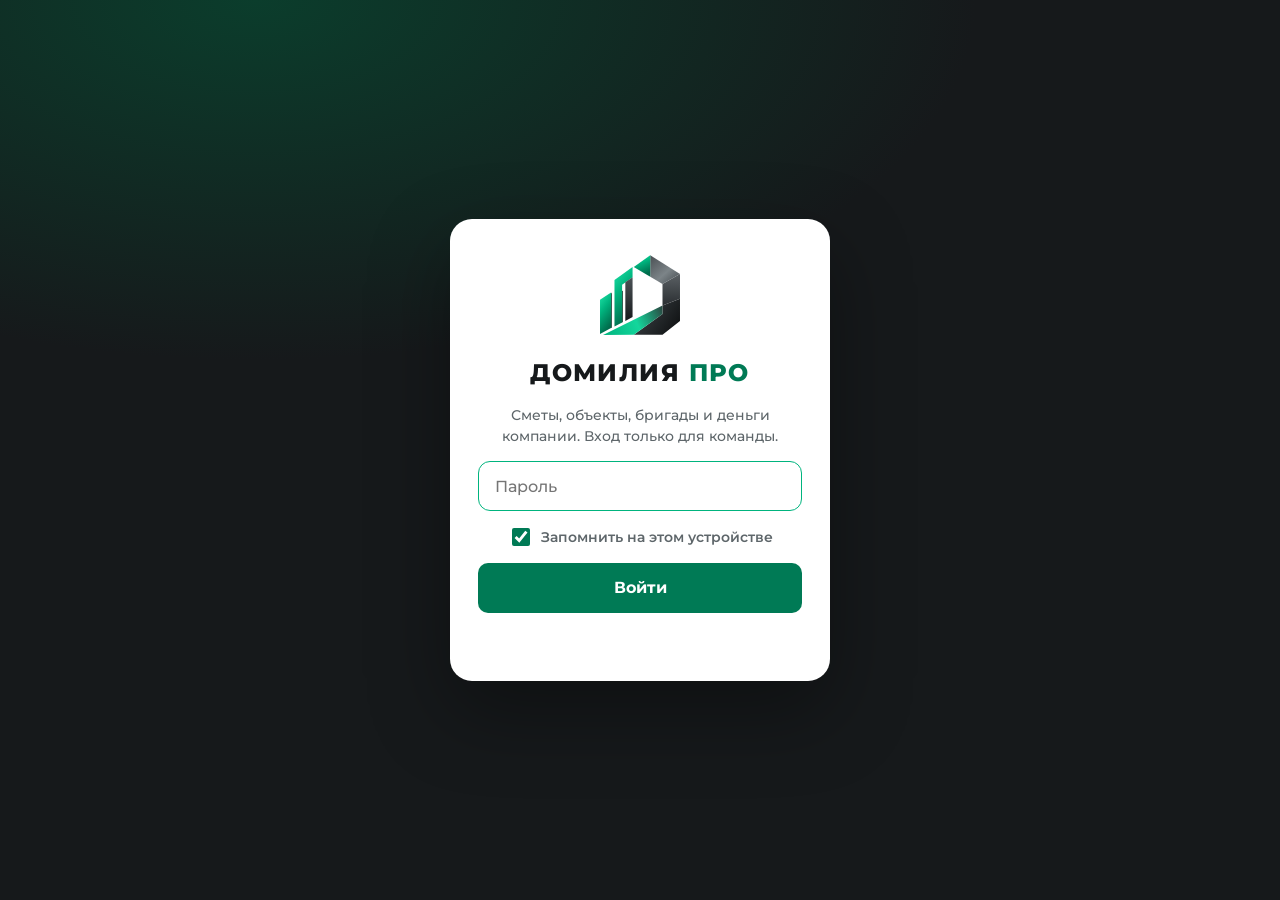
==== index.html @ 4ad30e2d "Режим сервера: вход по логину, общая база, кабинеты через api.domilia.ru Co-Authored-By: Claude Opus" ====
<!DOCTYPE html>
<html lang="ru">
<head>
<meta charset="utf-8">
<meta name="viewport" content="width=device-width, initial-scale=1">
<meta name="robots" content="noindex, nofollow">
<title>Домилия Про</title>
<link rel="icon" href="data:image/svg+xml,%3Csvg%20xmlns%3D%22http%3A%2F%2Fwww.w3.org%2F2000%2Fsvg%22%20viewBox%3D%2230%2026%20418%20415%22%3E%3Cdefs%3E%3ClinearGradient%20id%3D%22gG%22%20x1%3D%220%22%20y1%3D%220%22%20x2%3D%220.35%22%20y2%3D%221%22%3E%3Cstop%20offset%3D%220%22%20stop-color%3D%22%231FE6AA%22%2F%3E%3Cstop%20offset%3D%22.45%22%20stop-color%3D%22%2300B47E%22%2F%3E%3Cstop%20offset%3D%221%22%20stop-color%3D%22%23006C4C%22%2F%3E%3C%2FlinearGradient%3E%3ClinearGradient%20id%3D%22gBand%22%20x1%3D%2255%22%20y1%3D%22432%22%20x2%3D%22351%22%20y2%3D%22300%22%20gradientUnits%3D%22userSpaceOnUse%22%3E%3Cstop%20offset%3D%220%22%20stop-color%3D%22%2300B47E%22%2F%3E%3Cstop%20offset%3D%22.55%22%20stop-color%3D%22%2314D69C%22%2F%3E%3Cstop%20offset%3D%221%22%20stop-color%3D%22%232A4A42%22%2F%3E%3C%2FlinearGradient%3E%3ClinearGradient%20id%3D%22gRoof%22%20x1%3D%22290%22%20y1%3D%2236%22%20x2%3D%22400%22%20y2%3D%22160%22%20gradientUnits%3D%22userSpaceOnUse%22%3E%3Cstop%20offset%3D%220%22%20stop-color%3D%22%234A4F53%22%2F%3E%3Cstop%20offset%3D%22.7%22%20stop-color%3D%22%237C8488%22%2F%3E%3Cstop%20offset%3D%221%22%20stop-color%3D%22%235C6367%22%2F%3E%3C%2FlinearGradient%3E%3ClinearGradient%20id%3D%22gSide%22%20x1%3D%220%22%20y1%3D%220%22%20x2%3D%220%22%20y2%3D%221%22%3E%3Cstop%20offset%3D%220%22%20stop-color%3D%22%235A6064%22%2F%3E%3Cstop%20offset%3D%221%22%20stop-color%3D%22%232B2F32%22%2F%3E%3C%2FlinearGradient%3E%3ClinearGradient%20id%3D%22gLow%22%20x1%3D%22230%22%20y1%3D%22300%22%20x2%3D%22420%22%20y2%3D%22430%22%20gradientUnits%3D%22userSpaceOnUse%22%3E%3Cstop%20offset%3D%220%22%20stop-color%3D%22%233A4044%22%2F%3E%3Cstop%20offset%3D%221%22%20stop-color%3D%22%230E1011%22%2F%3E%3C%2FlinearGradient%3E%3ClinearGradient%20id%3D%22gLeg%22%20x1%3D%220%22%20y1%3D%220%22%20x2%3D%220%22%20y2%3D%221%22%3E%3Cstop%20offset%3D%220%22%20stop-color%3D%22%234C5357%22%2F%3E%3Cstop%20offset%3D%221%22%20stop-color%3D%22%2316191B%22%2F%3E%3C%2FlinearGradient%3E%3C%2Fdefs%3E%3Cpath%20fill%3D%22url(%23gLow)%22%20d%3D%22M208%2C431%20L351%2C328%20L351%2C286%20L438%2C252%20L438%2C363%20L351%2C431%20Z%22%2F%3E%3Cpath%20fill%3D%22url(%23gSide)%22%20d%3D%22M351%2C179%20L438%2C129%20L438%2C252%20L351%2C286%20Z%22%2F%3E%3Cpath%20fill%3D%22url(%23gRoof)%22%20d%3D%22M290%2C36%20L438%2C129%20L351%2C179%20L290%2C143%20Z%22%2F%3E%3Cpath%20fill%3D%22url(%23gG)%22%20d%3D%22M208%2C94%20L290%2C36%20L290%2C143%20Z%22%2F%3E%3Cpath%20fill%3D%22url(%23gBand)%22%20d%3D%22M55%2C432%20L351%2C286%20L351%2C328%20L208%2C431%20Z%22%2F%3E%3Cpath%20fill%3D%22url(%23gG)%22%20d%3D%22M202%2C94%20L112%2C159%20L112%2C390%20L150%2C370%20L150%2C182%20L202%2C145%20Z%22%2F%3E%3Cpath%20fill%3D%22url(%23gLeg)%22%20d%3D%22M202%2C145%20L166%2C170%20L166%2C363%20L202%2C343%20Z%22%2F%3E%3Cpath%20fill%3D%22%230C3A2B%22%20d%3D%22M150%2C214%20L154%2C212%20L154%2C368%20L150%2C370%20Z%22%2F%3E%3Cpath%20fill%3D%22url(%23gG)%22%20d%3D%22M95%2C221%20L40%2C257%20L40%2C427%20L95%2C398%20Z%22%2F%3E%3Cpath%20fill%3D%22%230C3A2B%22%20d%3D%22M95%2C221%20L99%2C226%20L99%2C396%20L95%2C398%20Z%22%2F%3E%3C%2Fsvg%3E%0A">
<link href="https://fonts.googleapis.com/css2?family=Montserrat:wght@500;600;700;800&display=swap" rel="stylesheet">
<link rel="stylesheet" href="style.css?v=mwkyfp65">
</head>
<body class="lgn">
<form class="gate" id="gate" autocomplete="on">
  <div class="gate-m"><svg xmlns="http://www.w3.org/2000/svg" viewBox="30 26 418 415"><defs><linearGradient id="gG" x1="0" y1="0" x2="0.35" y2="1"><stop offset="0" stop-color="#1FE6AA"/><stop offset=".45" stop-color="#00B47E"/><stop offset="1" stop-color="#006C4C"/></linearGradient><linearGradient id="gBand" x1="55" y1="432" x2="351" y2="300" gradientUnits="userSpaceOnUse"><stop offset="0" stop-color="#00B47E"/><stop offset=".55" stop-color="#14D69C"/><stop offset="1" stop-color="#2A4A42"/></linearGradient><linearGradient id="gRoof" x1="290" y1="36" x2="400" y2="160" gradientUnits="userSpaceOnUse"><stop offset="0" stop-color="#4A4F53"/><stop offset=".7" stop-color="#7C8488"/><stop offset="1" stop-color="#5C6367"/></linearGradient><linearGradient id="gSide" x1="0" y1="0" x2="0" y2="1"><stop offset="0" stop-color="#5A6064"/><stop offset="1" stop-color="#2B2F32"/></linearGradient><linearGradient id="gLow" x1="230" y1="300" x2="420" y2="430" gradientUnits="userSpaceOnUse"><stop offset="0" stop-color="#3A4044"/><stop offset="1" stop-color="#0E1011"/></linearGradient><linearGradient id="gLeg" x1="0" y1="0" x2="0" y2="1"><stop offset="0" stop-color="#4C5357"/><stop offset="1" stop-color="#16191B"/></linearGradient></defs><path fill="url(#gLow)" d="M208,431 L351,328 L351,286 L438,252 L438,363 L351,431 Z"/><path fill="url(#gSide)" d="M351,179 L438,129 L438,252 L351,286 Z"/><path fill="url(#gRoof)" d="M290,36 L438,129 L351,179 L290,143 Z"/><path fill="url(#gG)" d="M208,94 L290,36 L290,143 Z"/><path fill="url(#gBand)" d="M55,432 L351,286 L351,328 L208,431 Z"/><path fill="url(#gG)" d="M202,94 L112,159 L112,390 L150,370 L150,182 L202,145 Z"/><path fill="url(#gLeg)" d="M202,145 L166,170 L166,363 L202,343 Z"/><path fill="#0C3A2B" d="M150,214 L154,212 L154,368 L150,370 Z"/><path fill="url(#gG)" d="M95,221 L40,257 L40,427 L95,398 Z"/><path fill="#0C3A2B" d="M95,221 L99,226 L99,396 L95,398 Z"/></svg>
</div>
  <h1>ДОМИЛИЯ <span>ПРО</span></h1>
  <p>Сметы, объекты, бригады и деньги компании. Вход только для команды.</p>
  <input type="text" name="username" value="domilia" autocomplete="username" hidden>
  <input id="pw" type="password" placeholder="Пароль" autocomplete="current-password" required autofocus>
  <label class="chk"><input type="checkbox" id="rem" checked> Запомнить на этом устройстве</label>
  <button class="btn" id="go">Войти</button>
  <div class="gate-e" id="err"></div>
</form>
<script type="application/json" id="enc">{"s":"KzFxEplNWrKAp6JKZNSjhQ==","i":"iJsLsiIqth/SgtYz","c":"pKzjFzdnu2crzXRnMuOWxzD0hrHY4X6VA+LD35phN+aVQLsXtuZ1v8sP106vHU1gCw/[base64]/Neb3JjguTQrATkxQIBsV/vTpKlu9UsR2avzZs2rcCg3dJMOOkGRMEpZrdGERCgQvPVdMq7y3xMgpAohL+5ZWgVlSWRYiDVdgXxaKbBKJb63xWySmHklxAlzSKFnRfGaPoAAguKmSMJpoGjZLtVVm/W+DwZrVm0UK00qMxQ2VKqjBMvQSGSDi4GnWg6nPj/tMHzM8uMdeDAfmNwlhzJD8spKOI62hk3SW8C1vAKXRXpt5jaiicH+neCNnHHLFMqQFuwpP3yLTmQdnpzARGAmBBJvoe6SESEgVPjG9SopC1XA0kvOzsnUIrEpcx31FdjQCIIGXOL1J1Wl5t/FeFcPxgW9ePz2Q9ofaLjZpJX4BfNB0qugb0S8cwd/eeGlgXc4W0Bo+h3zY/vfAziHnYbyyiM8EO9E36HDGXFmC6LYrmyYft9ZpamFAIMX7KbCLzx1qT3/fLue2LwWj8sI1qxCFFji1TFT+yf9twgyZmRMR7Yu3IQZJGg8lky1MC8FKkW4anIJIcefzvpVpM6CEjWn4CfXYQ2letZLh7mwbkOFQbF1TtpyBfqcmrX65a2W/bg33QL7u6x+B0wRUIWA4xB+x31m1HpvSVcOVLQxmgZyL44mZJUyXb3GHoiakkrupr0IWGgoXz2A06beb8klorjHV2Xjbg6keTSeRbCIYCvMvNZOp8YcPDzYVMYj/V0WiO5z6MVf8gPEF6hSpV/LTURlKH+FGApVLlf0EPZpEn/NQkWiAPxhNRTnjZQ3Qa+N0p8xb39RytUvM6DgXceX+A65aY/jZ6BG2v5ifNeqoCNz1QTwscwUsVYjYBkxLl+eYfZ2Vl48iIGR+i4GgKpPQpm2ro/zU3HQoFH8DIPYS3kQ21DdsGtXaqU+OfBHiz8nRgfs7wBWfE7X1Y31G53sUZRKWPz//[base64]/nn2kVw+Foe5njD0CWJ+CgK3i9ckMEUVh7KexodWzcW1vUm0yxFMWaHoDvydR4Nd1Ztt1OTlIguiBloHQFiXi1IQvPm/+OhvyROTKODDjyLvmGBDuDWl0affccGq1KBUZmxk7jS7uqZxIISaBdPRNpqhqQGmuhe7OXTkxHigcLyop9shQI4ush4Nu5c3nt0bY0s0+Ua0wGV18+mMTCxy0bFqGkJ46alJYT6RPTXPKKye/iK9ID8cNLjku9CumK2dojrEU9UkVH4hKn2+bzK5yVI3+tExk7zZBQoUQuuCpSM4wLhXS5w6/JP3++6+RVm3e38rs480ErIB8gmCbzzNM+wnfwczsbaQKaydUH8jutGYh1qi49prKDhgmPQ1E41e4Mh3yw0jdJhJCtBW+inlv9wkXKXawFkVnfdQ/oxj4V0fsxh3fh+D415r8m/Km2UcGcn9ZsKWqM2reysh8apLsbenUWOzNo82KsqZcHFzG0CIZ6RpReWVwS3Vb4FKb/cbNyOHPAwAntMwPH6wSGFLLYpE0v7fAd3tsajcdif1cIxNFskOJvpRrficCfSGKMv/vDs3KwNq2R3DcFvKpBCc69ho4r4h9dOjCOF520a+boFvXAF8+wwfpDlz48fCEpmnK9gfUEnh/DvnNQ9STTlD71xXb88ifMXJqjW7dytiJ8ShK9+hWXLFvbI2YK1PQDlJSWSHl3vKRu+Cw/cwVM+EKer7ohObleZji1qum/56AgNwc0/sG1sSDrP2ubPgnpUqO21ZoU2i+b/c1xqMFtiQ8x9EwJ66Wx3J3tA1rPXy9xR8T4tGKmOvuViFFy1XZuCg6lTNOT3WFoZ6Bjz994ar0M144wcTfr6pMc9+wxqK+3i5Rh7AJA+l9fyJV83+RT9XebAxTV7IupxpSaSySdEjH2BHPrYfUbXldgyPQHUrTg+tDwwoxdNWTQthKdcEvK82BTT/[base64]/Cju5wDfsrnG2WnZgPB18+20xV9Afg+kalA9tzRBdguJWikPFVbBCEHJlCU2TW9BcnelewvL6D1ADpg4eB8Ox4BOVCXOzAWK163SXleI3pYYp49099sFAiIkfZTnWCQX/2zVNpyCntha8ueL+pel6ZujLXsTbEUanWl96H19xc/lEUqlFQDFz6r/HafU+KWh6m62XQUNMU9MRVmBCMT80xRtEmNmQ6d95JPfdj95Mzvbe3nX49LCo+hHNpWAsW6NCAr6cTURAavG2XT3SXPgbyagPqSjzIsm5hGidg3bjFgks4zk4PnAXsAmIQ76rxxt/IAV8fo5ubap5FCXOa55G0R3821creffvZKXIwhi7p9G+/IiCbQYgpeapmLhOTVUvfspqUQPs7sCg2rxsVRv8G/cXRya+NspXgnJmZiDpQY6OQxRQIYPzh9xW9mQ/ZmSk0WD1lv7nAbWENEw1bqdgh9CyVXcTRJcawYeucSbJayRudb+u/bQD3hvdSa1yWd2iz8oQyF+aAFcqzXnP7mWxWUgLzYJxsM7KvzOkCUznQtB0dymjqZ5yCHmzzlL+ytcmBAK1QgHzRQqGUuc+ecTwgpd1T4JMnLca0lv5GVDiPZ1gxnGFmOYos+ROvvIP7M8HPN0SHph3ge7/JclTszhahB8wANKOGKsArMS60w1Uvz826KdW1gQ9ytzYSoM0AcUm4xZJM70fzIuf0D1guHGqeqefvKlWqNfJl9ea0B/[base64]/Lduswzp9rhsAjYL5qTccMO1t1mNHzhzAwroxlhqSQEe63L5zCgm7Pa6CDs4v9n2UAzTVjSIfjtRyUs+yHYeXX5Z4/Q5hwziHi0cAQOj/OsBdy9joSKJkLmAiDQspDnUDTmKz9koyLVG3xeOh+N87c35QCqGG2SXX/[base64]/9qiTh4ikvNBYqnG23r5CXTqoY6/[base64]/yD7+qbQyVZJonCMXqjmvjwL45DtjbpVp1cavtdTe2R/jAA4ZAuRPjNYTOhDB/MNOH1LRc/PWCUPqdZ0Z2KGOnEaQdfuOxuca+X2s2h/igvPlxcjs37DgC4SglkCxNoFC+tztjkjbx8Igvrv/rTNExJ0Z7i+4jeJVvvR20yH/cZYS9l8zApKtnZVh4iJAHADYTaj1/BsSDTlrTRob7al0P0qQhOWTZcLSQO7DWdDgtR1IZPxWH3BY/B/J/HNDpFxw0IuoxOwDk4eXOZzTdHM/gtwNIz+UbfXEzO3KuzlMBcnDBpfLyPDmrKTrRgst9COmUJpFCSjrdd1ePXZJk9xO43KlaWjlwA9tLFcADAqOhOVIUt8EbEwBmm4BIDssbLdudEdKQP8BbNlXkMHxpWicaLO/F532rCcRp2m2x/MJYZNQFfd/IbYCx3DqLL/5NqjhK5gMZsLTWyjDhOpkRnhqfjCkJgGitJIzG93Jan4SnUABj1h5KkfGpJzmSZ/SHhtceja/elEokp5IMKU5dFaL6eTJ4BX+WPoxxYuXcQXJMgM24Vz6ZNtBFKMphUkljssiS5Lw5kAdfmr2spHR/O3UXN7ppA3Rv7VDlzUu5XhY7eAgo5vhqPIIv6kK88JWShmjE49MtnH7xt0cUHcMd61HiE0vr7exWSIE+34a/BWwEoFs9yGg/y+xPAdBkXpUfq8Jd7dilWzwVgY+jubVSmVl05EA8v9ZCL9oNL0VRHVVrLPChZIL5ErCtozaMGCS61s9gJ823Je8dgJRPLsHMZjPgMMFEGc+2NK2t3TrRPFyzHxgNcuW4BOOawEZIR7nuXsnAgS5Jb2Ro5fjiaaW/mn+v62dUybujAcXfqAuTKsXuNwtKhxu9WZrvU2CI/8b3LxMxDcinPk6WTzg214of8keeG7MtE2SqDfdfgQDUN8OMo/+dNJu+NJlgDx4vfTM0waOo4w2nIqd1MjzCfMlLJMh6Hufp3M8k1F1mpv0Rc9/Qzd3wTN82P+2A7aNQKDrSqnRs+XdyegZYkT7U7nX/S44zpRz9ickAgHrBTUskLDUdICW6TmNc6E1exmweEB9+GeN97x/8vgaypM5E9Clex/1JzxMjzpthx/FLWYrzUuTVqv6Psfyp6p5kk0P1JsP7a139b9sHtTK8PgWZ34na3tDvaq6oGlrfCmZkqT72J9sfSxi+YTAY9z2lC9Qc5GqUyyJ7ctp20Gt8KrZVgRnqYAxw/lUjjAiHTr3palYoAuNnqDQ0f7kJu/bwoc8LdoLFOSixFjGdvs1GEZPEWM5MDw/jkAVVLiRXMvs9k5xSsnPBrsnbCaB5PXJq9dWXw+Bjyz2RGi5dKrBhuJatoWTZySHn8aHfFcqIq5rWLv59ZeIxz2WwIvRTFIgu8DrTMxJ48b5+lI6yoHDmq4iFxKZeTRNLd/noOkBgKmBBEoqY+osXEzczA5ms6r25EePk14uEdfVRrjFpnqEMsk5AO6kcDB80v3ygcFYau41GBXkM2S7yEzsdceae8VTnYQYf/e1yIPc+ybc92QiCUZoLftnExZt2qH655+E6KOJT83viXxCrH+ilkrbHaXfGgK8uREK6+QESOLM3+m6rm5zQoVe+C9Mpn3wq90HNFArRPvCOjJZBpP3gS3K3PRR33DNJpecfCQyV2A/g4ZLLDAMePlT3j5O9BoqzXArBOVJg+4GYYauj+5ioWT5A7qrhp6+i3PyflMN1cV1Hp3Tl0Gk12r8GQFLpiSLFfUgpC4Z5BkTAsO5IJAXHJYUNe9GrEwENMB2jAPjygHza8PoZtuTGUTSf6f/E+Z+Yvl1W02UClO6FCAYlIp1qDzPO8flkk1MCDsuiCbMWU3bqFsGtwLlx5djjha3i3OoEHryrQ7wdUgQnHZjOyBZvHTB2URPrqee32Fj8pAueb+/Mq7L+t+rHUn1iSxQDvcQOHsShn4aK5APb6dDQgWWn3in8uAoDXtqBszwqzB9+x6RSgPywy/3yDwjyrwUs5aKBsiA6WGjCPwUy8YYMAUYAgWiLe/FMDVwSkxCI04NdV+q7Nwcp22ui9CIhs0EC5IBvOQP7iOwzXzLCyv3t7dgAreZasmVwL/8Dc/re7v5qx1+UpTZmGNCx2dEfMeC2EUyqPFsvb+dBAVtZaCUgUE1JMDVNG+pbhpqt67GVoszr91b/Zq6c5bDrvq/U3tkR1CYIs1edNX9C2UMp+qyZ+H8iHZsOsRlry83qhpNtEbjjxqytaXLXXIuRn+v4euB5uGfFBUVkpSb8wDcgngrGc538kDjD9xffzbMTwVj8aloYJAMd2jMbNQFjlIZFPwAlU1Po9q1tvDiC6J6OuZLVxP2jr1DMT9/C+0pOVGCUkMG63/FPLTtrJ3y6BRdD5n0zb8jgPY65hDL/TaHMXvCM9NQ2/8x0DY7YznGKaBekZ8k8eh3krnLuquuBb3M0Yz9D/t6yytOsxif0X1iteA7de8NZkdUDKZSliaoSloNlZg/p1pJRKFiFF11UfsuYn61Fzu/djZg5JmHv9B1/[base64]/[base64]/kGACcBM8VWSh1qm+0nLwEbBOIJeXjfCmdStVGX8usfMJbLDa6XXCaJgso+/TAbgYznAWe1ZxBLgC8t1wnrVlR0TDa/5K5G7rBZoOO6xY2LEhzxSlkZxZKD51+0haHm7av2U+4pogjLv/5uMB2Z15e+NMWL/UWPyJatO/x8MM8sTl0f8vXXN3yuu5A1L6Om9FDTdYUp1bTnu1OFdP4SKYbuPJc2F3pbijoknrjXt6K0S65OzPMohntf/bitTrHyvDM4xlQGNQyTPhmYNEd8i3/+Gh+Zhu443d8ovGI3n8hxKXwr4V1MyY1LmfEyfD+EwUBeSzSnDUAX7eGNRA6xCeVmpcaORRBNqI0Zt5vr1UbqnSQw6kKcWqyvMCo5YSTWapCWYvYi8FEHLBgH7ais8jwyen4s04SYoduvpbVYiMLD1fddkxf7n4MqSQMz0Tb9p5FQN9rRNdwXcgAZ1GAs7iEm/8wuhjVbwok1O6UJxk32Wr72lS9QkxHAV/MjMPet6Y8T+PjYjwULGCCqa2Ctb69Uuuz0jH6JY/HUCwhv+U7OXpRFOhqiz+zoCCnIP0RxtuVkwypaH5F9ieTQx7UyfxmFLFyRag7BCcLVdCC6nY1pnvDWwM2l3JtoGGinlKZRFau0XhPajSg/RB4Zv27US7+YdOkP/xDmrW1OB6124Lkqp3mSB8be3KiLv2F7mAdP7++7UD0wb9/251NyyOgTfUZDNUlo4MCbXjOOx+5X2lYIEf1Y1AC1toh6EjfYmrR+lB0PH6CTjsdpdC54CY2OnxvXSfTR+4p5evFJcvJ0jszuxtZXrbSkgAu0hzhu6asL/EMcCCd028JiDQArYfOXu4RllWp4y+df389e8eHy81NeRcvOl6VDLnw7fInyFd8hatDwARs7Dvs/5NOwPK/2ryRqun3ZxHpbZAIZZOPdvC8AoWlFKavS01mlpFb+kBAimnV3DQ5F+0G7Zjyt1IbBgMZXsaTqMmeGxsNnKh2O/8ACqTTo+dIwpjTKyuEFpaOnCiIi8qKvq7Djffonhl2wxFLrdgA4b5Wx7x+jUtKj2E5X3/Acmy3nlH4OjSiZvOcimxgVSHsA4aC0AZoOgD9dPq53KjKgCHzpKfNzvwNq7E4XcwcDg2pznRupuObnNDZG85YN/8q6UjwG4q8K0jZ3mj5qTaig2T/LEHs8kmke+7D1TP2F0WRiXK20GtElno8sIGxFRJtERpM07AxEhbd1s43As3/EFTcXg3AG2nvBF+YcS3KabJXQEGMBCwX6o+T8ZFl6Tz8H6YvyiaZGZA2MZUwGB4b7GOxsI4ulu+N2f5Omg4xWmNTyMZjOvLSD1vjxoZo0njEiK3tfYYq36ItuFwqe6t0mU8mY4cU82f34Sesm54FLTFWfCwlztcGG0Q9sNI5OI8UsfdQHKxImBW0i/7k21VHodwZPiLUU2RAalVwLC4zwAFb03S4T12Fcbn7HABDw7W8guSb6z3PzZluupRw+QJJ6RqKL/Zz8jxL9KAiSx0eOvxqYxSwAZHuUmVy6jHl2Yh2HtqvNQfkCk+f15SOJ5b0gC+Ylce9xxUoFUntmMELd6uQiNUo4p+a9bhxz0MU5YSW1UqbRIPIuskAHewGrKNlu6MKRPDJU9RBpb5DnJNL6p+iKITf4YKM0uaslJCtpF1fZVC052MD5PWZcw3cEN/U4bZGWVJhoMxeDty5X+u7LJgrATiobMZ+xEinFnVrxSCbdlB73z1CsZFy70TE2Jfe+xM94RTEvwm7ZgyZuEq+9O24hvIN2EA3g06QIflizh+jcFNoP8+MkXVqHn3ojUyGP9RDsvQWWk67DT7EPyOj/[base64]/Ba1aYsp5wIIYpsl7HjQqZpLsMof2YwbrCD7l06lleE/2hEnBJhtYwwX0EYVXibzxH6WeTqn7/8XbzLWwqfq68VOjYT7cF4E7RnPg9rErvF373Ax703G1+Zxz/[base64]/FJs9A6aXGKt4gC5poqltagQYZKN3P/mK0kgFfOBwHFOYKVdYOPECSBfOajlcOEHnaXmNzE0GYBahXnq8GsheHIACBVjETwaJNz6CpAlMohCHwne44Jh5W+lLH4ZgQGDDP4oB1cYZZnYk0gIFZQnUzLx7BcrAGuP3qxTv+Qr0fbHGa5PF537FFZ/VEDMGF/ZCE4GtU/6eWdyruidCjjPrdJa2QS64FTCdb15MQsAzYsyWnp5jNH249aigss+fPTKlltRUg0sS69Av5TF4JAS7/E3URc0sTerPgbleZYMxL5IJFj1gTv9rWs4CZtuHqAnMyXcPRigF0aAw8o8vw/vWp0U8Daqkr9JKUY/[base64]/ErWRZ+lJtjaKv+bBjJdj1S80G9ycR1s6qr6OTj0vJfMe4tTCxbYYMWupndAngM4Sh9Er8KgCT+JZMz3+cwwmIk7baYBu4c4+LlZL4J+JFB2FFVSfaUkKejyYTmf4P/XF7j/CVTks+7yDz0Q1r1V+XZNchGUhyPBpZHM/sCOoxwksBT/JXi8QK6jMskpGwt+Jrtk51efhUDnuq2B9uzdNnuzgA9wABP7l+3Y9/frRXt9HynwALlN61HQyMNlBo8ldXxzH9Ukv5Rjwlo6skI0OtpD1XvkppbjINzfZ+yexHhsGAjlFp0cd0mcwjYW2i0dhFgTvx4iOhfOS6WJ0RDsLBNHmdkIqvAH7YXQVY/RDiBfZNcFQ3SkbWu8owwhi5QpZI7LcCWsBrbFX1T7j8xdQicv1OS6r58bYCDf8iu9t1exdOCR1inVBd+HgbyazIuXV6pG2Udx+V2DuL4VANk6/pWpSGVkCtgWsi4e+uOyzftgpIjyo80BldC7Q0rmmJVJe2Sga5Us8VOpmpNkAq023hMR/aG2XTPPQei9r97QPG9NLkuegvuqlEWBJTGMjo0sA2qQi4hByRC+knKPxV7kW+vk04VRk83CequbqN6iPWPQ3M7K5eCQeu4aDE5zRjewxunXrlqLgxLy+KGawpUx8Gn9H7753NaRZ3N7h1/JUFDiv0U76K2tZOJCH52LbawejEybVh67LyjJ5hD5jJC24jmEB9qGVFra9E0T6wmxvL7yvC3rxklcxC2ty9SJ1nd8QacmY/37IyJqlwXhmUJn4yQKNjWpalqKzOgnNPAh+xWMGPF2Fw75U+IaaL7zIoTlv/g8E98WLhBtxTMBAmmnvedQ7ie10DwE+GJ87/26YpqnCLOh5r+SDwptFwo/otJg2CvsY3svjVtw9EUicDNNx6BARtGC3ZfjqSpsAtD62Y9c6dwqSpiz4qsvn3v8wtzFPVZooffeyZmWsAkXMOoFzfnFAmknkmiqVT6ltCwFYAFdftnqM0DkoLtszEo8ScpLDLvcEM/rRbQCct9y0zS5BfVcmGfgEy3nMsgc3TcJb8ZTRCrSCjvrfhvKO0883g+1GDUYxeDbemGerPXP8zyaCu21s7q/zDeZITR3Uy/2PE0czbPKMK60HU0pJT8dSf8kHjC/DFr7Aua92w7URzMyN0R7289/ES/qcL2owBDiIEhfkJzlVVBfLS9lEWvpNFGzuLyBKZ2kKgB8j7yZUjpxUYITcemt1t4fy19qapwVU5coKohwFvPC93ZGoVtiQ5agu59SfSCPgd/d+vlbJXpCsUxGTDnKzOR1qvqKUS51I6+NzmkvIfCX7UwTbCzxTE+dAM56xSJJuDLFKmJ6mI+H8bSQC3BUOPMDD1V66iF+4EmldWD8SkG/YAyXj81VP5Zr5SGmkE0nCnzoe/0a50AP5hXxLhVSnr5XhDf4F3+Le+D8m3vtVRfOnVFDnRhaAoLpV3KdNkQq9Ju2Nko/0xwCuy25L14yhnwfAz8x3Hr71pmAVWacqvwzL3ngEjmnQpDHY/1p3PzW9R8a4t89LyTpi+kOYRgN9LKf3eIM1HidoFJ3+hkTN3ibIBp4SoY6jWnxz2Fn9PYUWnkeYwkI3K8NIRXXPdxG2k5B1Bfgq7yaTzZcuD3sSkfNZxDMVIO5LKufME/iRwG/Ff/T+nzYZdC1FdQ+E0Yg3BAIg1GMr0iHPkemGyANZrOQFaQhhaF5MzTYu3RL0ayhP0Mjqg0JVdtYbd/WXczSCZQutN8t9RCCUpkBgUNYWBR1U/2keaf6SSUU6SqEwRlcoRG7nHQG9wwYdXjPHYDfQWdg+QcBQn4egsgwTWs5+MBy0FyPXYZszRpLYVLTb0tZAGXJNXItIMLNnjCUnNsOWp5e28jjQArr6fdN9NwCH1Fl+kY4pShlM+CyIVxRwvL/aZ39YApSmYk+4V/50PE1/YXea9O6FyW/x+5btWx1NildnnfDRpa93Y79dfz1cW9icYSrucEctx5//CT3fmao1HIa9rhFVrFWpZlQKNIbwZq3OV6QeZpUv9m/E+gnE8bvC/DZgxGthSPA/6eQ3BacTMl+HgNIxI+3Yn9yO6NrOXks5XIY0vp4ceQhvqq6oxP4CvDq/DZhlhOTTsJiGnTirLChsO9/Llzfvxh9pPaRoZqeI3V+exygsk6RaWOW5W+bfZPnCcB4Un19KrJpZivmcWvAllB+flfbCKaPqibLucYLDvN1FH/aktNBNu7gdOvwF8lTLSRlclk5NtE9hxGATN32SSUHVAGIznp4zNWw8prJionl6SL3mNHa4f/uczA0xG1KotP+xDtvj+OPgTYI4i4Vdldb5i6MLeZ4Mff+B1EY/gridfu/2Rydx6lakXZSifdAwmhHIzKEeEsSboJ8ww6FcnjlLxoqyY2ATCBPtKURCXEtKVOApHziC4ahbuxHrRnHHl+ZlqUNsKlwzEgQtg1eEV2P51OXOmuEez+eI4Kxrlnt2BdCy+9zyL4kgLcqOt0rKNOacF7Xw3gmSiB3IXdwGGnGy4UTO/Jhx6JHCMe/MYwMP3u96NkYEzRu6eYnNvBzEp3WUCzBC3JGhOSn84m6Zo98YPgSYS1Fboh48DjYr5sS8nLAGAjAilZPx1bgvy4hTRmmFtlPzr/wfXTg6f1s7D7AqmZq0Y2Na6Y9oJkFOtyeg1LMTIi6KcP+rx23t2BA342iAW/VWHIKBLbLafhODKz8tCI6Xruleor1OINWL5Ux0eLSQrrP5/qiFrhXkrN/e3jcE9xcnvVP4EgVYvu2KYTgY03v23pKDkVUTZeV87bekv9QD8ZacaJOK2wES3kjExI0f2YwNRTHeFDxEovKQFF5ZpuToVYufei5/CCA2HJu8jraeJ0uFgGtJ4TzjlgOTzkFdS+B7RTuMHTK3NL+vk7uV1q/X+tDbN44Ed6VWgvBluFqh8cJDUG24RFI1GctM/62mudwwGcBSQUXiocCRYO/ZcSK5qipWqpxXrBgQ6x+8oZVzO5ZP2D86THxRnUo1GrtJ16v7SB4auc8gJXZzWfmO64kNsVbw297VNCVYj/UaBqAhfMSaXjKza/ly6Pwqx2EvhagrtzP9buk5wCEQrFyw0dEzQZA2BFUOHAQVhpDlkOxrYFoK7oafO+1mbuuS6xaBBlITtnQXu4+BSfEtsHGlJyHLWSJTixtCuihIDEy3naVSdm8u/IojDc2Qbn3sLRvhdVGOPH+EnfeFYwPB9AC0lji84sX1qsAMH1d2GmInBhS2Oua4Yrabm4H497JO5W0Wd/mVGH2MpPhfHldZas0gnZFJz5c4OEzsnHKQhtXdWABzAzUsrzoiSb4bGZWDJuVzUqYyxL1Z/8ujJAV5HvtABDR1q1y0LZUxT2yS2jR68lRVDCnQRWqjZ0FULe6Gu0U/ScwGtdnbn4jEVz//6kYLdy0BmGDNCF8oy6hJ1xhCxM0oI4wHPEpXlb2quFoi0f+zwemnuvQLdR5M+TGzV8jv6eW+uGf78ekvFlu3I5SUza+pynguqGLPVUQ40vX9wRpD0A28Y+0xsdkfDr4vbFUeD8/RF/B2yExba52GTX3fSTLfc6Vz9DQ+AUcYV8H94W9o9E/BkzMcYSCWosX6aMTmsqgRELi6rSftZXIK37068XTo/xbpz78nK8Zre3ug7oft0Y89PpkCbVVbf+vKJMKm4awsBZ+pjnJz3FFZoVBhphG5R2l56Jim4OfvoSMuk3s6A6B7OGef7lSR91eSnof5r2gXUiPnwwEDryCyMhE8mPJPKz2FsLYpwvW/QmxVN7IJ+FPySZZvq2o0RQ9msGms82M+81zM/Q6Oqnwcl6szJsW/0H5aZdJUMHP/gySq3zT1rcE5zAUOraPAYCWD2ilSrRjNtwFOZtA5RSTf6AtkIakB2Pm+DpnDxPi/ppjrKaUPRR19Hi+BkoPIQG0tuGx3FLt3ohKRUiqWMH4fR3Zse36jB47MBgm290awNzrnoRkOYeoyFRN9DxRUHlIDa/AUMzKKwBInnG9lLGWalV4v45tEfvYCY63NC42/7O3oPBk3rRPyBq1/mvqT4io0QFa0qdbUkJFN7dSi9D7pwX/mQDiQggNsWBZwqLME60j3z4aA/i0b3sQ7nWmJCBCbZOooC4UjT2nQ5AicpERfsf+NA2mL5ojKCOPWPn12wRqNo/7g/If1/WurUZhFNe7hLvVch32FPCB5m21pSZZ24QDASPfhGp4Z3AhsfH9CgadzxqLeVH1bwIq7053Y0No5E/AFJocxawL5M6XhsPjhC7DRGz5uL2f4q1XmLlMKlkipMzmQp06FmzEK9ZgcYk7e07Mt/Qycrh4wAITkLMeTiCpJD0UxoLmyiAKhySAopb2FIispir+B37pNk+cRn1C4EFLrETeSxnT7SOIgwdeFpdQgPGvqKIf3IfohpE2p5Ob/y5FTaYeUt1NecOfjZD5pvsG3abjr+r3M7QX8a8zJJ+qCoL4uJFv0m4yoh4nHlpYs/suoZbo+NGEtxPuQuwo6vK8ikOz2KaogRPwgu1BNCPRhqdV+DT8f84aYh5ec0xMkt8tLcAJCPnJG224ySJ94W/dpjzmzQSQ5IiCjZ9H6qs02ksP4ZBxaD2qwH7Opm6svU1Cw6Fm4iZDO1C1fPLTu8ry0zz6dmL5Sqavvzhf3XQyo42OJ7uTAcDe0+9OMD/EtKhYSO2u4s+glqQl33TwV5vzj+6v3MTfbeyllBIODC9a4F5kio3KK6laKPmWBQvwdR+2emv7od0qd6hafo7qIJSP5DNCvs0jJsrM82WJStucLrMqrgWKvfurF9jy8q/6oxZiMzt0YAQF8T46qBtGzrAkGIyIrbHGmqkwos6LJl0RT0wEdVwHVNytyfWqhyoGdJuAxRrqUq/Xv7BOgaT0+1kqAEvZvwdWAhTGPXO/y5hhkzO99B054oLUObWcmonGLJJ4WDrnisiT/Lg2xWr4suvNGIu+H2t/vVU+LEMnK8+w7G9Var+mwlcejerbE++W1n9g++BmYqO76Y3NnarqWJcoaw2JjRq6dYcoGVz0mNfVabWtB0Zvo+lmfo4a0Q/PlL46yR7k8Es8hVAtZZeEweK57pxgJXrpYSvqCjIVyv+2NAT1E80faAZRNI9UQsB1e+60quzgzcfoMOSQNAk9A4rN8LskL+LLSYNXLzYXzdA+dipiJ0NalT7nrz3h/ejUDqT+tgFgy2FcHyGFGYQkBrHMAM3brC2B4FBciKOPkmI1DHxG68JnEm7ppzgI1xOCIgd94jTkIMCicH9qudpGkex6QMoKhzwJ4G3eXbiCcmeP/nZij17DP5f3u0LiYxCBoqdssV3Qi76zIkJDiqaDkOSVsAmEmbdqfw51O8SR4t4YN6Dw12Yt2LW8P04e25zJaVXWIFwzcGDkIcBC47l2kMdGGyYKpG3sPhLzTMeea463HavLouu4Gkh0Y/eV+rLP2AEpvM+iL4p9YuH56IQeP4aEyhGsNXwQ+cPVwltUfM0rQ3SiXKminTpQ/H/qjco1GsOOelQ7I2FtfAmZkH6CFbpZsJ+R+aeiAEzXp7EsEI7+izbjC9a30pg3Tkbeptd+TmvvYGTTBCSJL23N4/WI9PbtJ8kDINWMt2k7IbnEANnvxDSlHCOiUU3oKOXxKhTxjWLEjJ1rf2t4CD5HQ6e6cOHSa5b7/+Grvh3T/gGk8/dTQ3OIvBbRACSz65X5J1iQjsUrGdaj6qr/0uXiZU8ktZ4PMbS2zsdMnFl2d1Z/mn0/7WIiM0jA1miS9OmnFaTDq9xh6V9YGdxzHSCkRf9Qk8L5cp5o1SnQ5ENKwmaSwb6nm5+jZgmR9Nf0evJvvDEUdEKJ9X00Qs+ns/X/oMB+BZnNVIZpWQgFZfCRQSHJ2CVgN2Y5xGljw+zNojtyuHwjikO4y700jYh1dlfQFVelFJH1bSnYxkg1t7/9kxRinL+jKP0LRjitJMFF5ljlLHr+w8nh5RLrj+/JlHPs1k7WRYQtemrGVfwS/Q1IZSQCTAtlNZBOl5kexZkstk8JE7lxgAhCDHHc27So/MTslW3BvASUu2JVUsqFeb5envv/FIJDja64kXYKWQEvAcx9/gZKP81sZBkdyHwD3OFU0mEgs7qt54MEJ7oWmaFZ3uedukgD4wvHSh9enSZCKxSOzd+DjZlUA+UQUi0FiGFnp2RhcCR97rkmhBIVhL0ZIp6qAR1QKfbaV+MDKkYDJamFFJNoAVQV6aR82lpSS3elNd3OmUqMpQT5Xzc/GjDbNyA1tFPJVR2BoL7EB01Te1OoOfm60+CBx+uWJKJ1WcgEyzzd50n2jtu7bjbGny8xpgSyha62sKK072XSmLkvy/bAkgFaHwngsRxwbD/4vOD1d5+M7N/elkQKmkOEY4CpsrFCCirPm7fvt9YeD/ca0+LRiKuvP+EKl57ydO2Y9OQ2d11Hj6t/ROEWD/g/uXcE1r2GxjAKtBeKa45vs0/SY67Go1mUIsxJ9KjHF990cQaNhKnp1YttPYsRIwevSeuCgFvA5QN/k0GzJ1lO4hPh6X5nYscYqqZn4hgW4dvCnqs3G7PRgvpSIZxPZe47d3GMLFHpcgvyooY8VkTCcuMOl+yOD3nvpCWFuvqciEFjPfYsLRh1zc45IJWIUBiSVCm/dRDp4FvthcuMY9UXTflRUb5s1W+kDrHTc8tl9GqocKl5aDUyJD9iy/ubz9+mSEMM7tzs00FQo4MbJZSOfoO4YFVbtZvGJ2PkNCD9DPBqn6LSob0VjI62OpzxKKF5HdRhvSk8AqgAkXDTaRFzA9IUp/sKMNc8p51NeMex3uMnzYrc/HSe5FI0KMEGD2bORT+qwJyqlE/RIk8PyaePkJ84GyB3UycsjTA23S4SCARA+g4SSTKBPRA/hGhNwpzHOijwzTe0zrOk0YkDyz83hnEgXjLI32HrCfA1qre/BpE3h2Pmtt+2YO/4wIxc21aMgxeTKU0KfSJYn1RAJMEbqVJ04CfoHplYmX7+I/Nm7nitco1LLBxr8yoAK84+t0DzPpHGNzt8Zu89eFXIswDuWviC9yV2ORuYOOfkwO10epOrGU0noPnbSjTN7kH+rkZXqe4fe1yTEO5eNZj94xscij/DuHnOOWQoTv5CzBMqJwwAym9qQDpNkUQc+pUIXkA96q8fafcmMldktjVX9wJi9Rsh+lwXHM8BOfpTrLDAewfyx+f8nzbLCnDuCxgnF4xdLDoBB/[base64]/I5RVdRisskL2GnCgdJy/hunQdSHQHpt8D4lj9XCiiYX6moFAyjg64UIqCRMy3WgTSC9p+NtbnBOhYufHpo9siRTwvko0vWA3tqYGXQ/dqEkNg8O2kF8W5mEmpHiCN4KGsYX7MJXvUzZ3S+s+eM7xvBam08Q4HWx7NuE0uwHcdZGJYDxw3zo4Bu1Gabd8Zul8ZRXqqUxVNg+WmwX2mTmFAU6H6C1+HSP6r4TNg7qw4WmHQK4v2PPcXhh1yy9itGbI6NrI6ynDeXs7VvLQ/LjRuuhUFW0ELnwa5P4i61KaGtIJe7nYCdcABC1kzWnswe/0qbYVcpHNQ8CO4y8xUVkK1NwupO3wcfU9ll4Sm1QVxDY4DTC2Rgvxapd8dmuG9TGjxxhueuGwuronCg+1sJScEtGwr78tnTL7HY7qiZKD6KwpI6lnwLJeMvhzo5gllrdP2d/xNdz1hEuZAaB5OB3WO0Fx96B2RKYu2A2O1/AnxgbWvckaDY4Q34cSmBmko6lRSWociHwa029Fl4RmxBLBhc38jFSrfVs/+GF6mHDXtyN6uiwPjovGoL3V87s5fnIpIySCt+UlSJcdrp5ASFVYR5Q5ePj+OzzVA++BmSmZdgk1uyjlH4xPJagNBzzi44aFXJGAn7ViWj7hOrnbHCchGcSd/gmpUCpDM61+59HeOrchH2lCQ6yY4XSf8wsG5K1jcqt4uhJCwOXlBRQAUGSSglynXaszHI69Mk1nNjIHsQYOLcMlS/Rt0CDWL3cGRSs3ayoS+DWEfloeKOI5q2Gb/QaEUeJOqXBbsllvCQ+Gc7ink8T+n0Z7KwDSQyRVJgIi22WuSInxkhKXWY6KA2XnB+IWNLVpACjcey11KNr8k6FREtOTdOMCfU3LYQMn12IXTy4N2LHtZU+2tQZznbdEvQxdyTaHTzPF1e20XdwFkUx3/XFCjipzhF5gK9MnNBouhAdp8sFXWXYa1gnA83uBfocuxZNMe4PPh6fknVapnbnRV/VAiM7TodHqEK1w08jXgcmsag7VCmLQ4rhUVB+9Mfz/KS33I0jL6l3RaKr1YWaxvyIWaHJWWoSY/v+Je5L+o8AR3+mbJS/nt1laZgY273/mmnxeCgdFfnyafSU2ShsGU1GadIlkg0PlOp8dp9QcYZJcnz5ayXMeIAKBk8xwx9vg8L7jz5uk6nKG5/Lhr0HgP6ZMQ5SReBubNWqJmV5Pfubt6kUpBK3Ib3sn9QkuW5+Cx/g80fKVaBfBxDDWVvQ2pqp5S8i4xy/cKZbojyTWXJrxJO4CNVgcfKspkqkBjDZeRO2Y43wtwfq483gfnKl9eQssFd4EYBM1iY//Ua/vHdAgrXxOYVqup7tYieHVLCPLjVTNyV+dRqyYcDRdkxXvwGjzkoLk5EoCRAnoej4vRs09JSqng2P5Er5Uh5DNSpCIVVaOYBOG8TEzZ/Qi4IojgtPewRym+Pvk55Ow+RpLlkWXXDvRZnh5zZTAZ/LZNhmqB5eR4gb/S6tbrvFygliXFciJMRCWI5HpoiUYe6beiI488uazXEi7B4YpkjO3/sAITd3rjkoNiEWbLLqOm632l9r4lNXETiR9mQBygs+HwNrIsnDCGDvDXmKTF0HYd3qB6PhgfekCwwhXN0qMRRr316BJrp/zA6vS3zyfmfGyc0SfEK66RG92R7TH6FHvzameP/teD7I6SC9n8lwfhATlQAxlUYN3t/+Zd5LKGQQHJr6AWly2GDvB+IEYx7Ax18nPSGAm/S//b/5k5XbT/hMJ16vFxO/OgyqWRWhzkgGUNRd/z1Szl4855CPQFvNR8OwF0nUjZuhQzUCXNtrzh8q+w54+MOV859LK3kqahm+fnHoYaET5sdtXu98BugZVQoe8O1idfmWA8aSMlz8e41NCCCUYaXNel/WNM3RAPbpnxGhNifOYEsYtOYOKY6OPsTiEIAQ805epscJp5by1XXRDJpfceuyQlDmI8grQI10mCMUMO/BVYBpsSBfWJbLoG3Z3ljrgQcgx7/moXyzlgC/NDyu1Whd8T9yGZBSB9moed4ceRnn7Oi8wQFwUYBwllnq6PsgoMiZgr1Um5ESFB75R/9prWmOgKunTl3inEzAlT0Z9rgu5RLDk0/IrvglZBmRlByrbeKr4Fb9V05hhOOq7bSeJrns4UEkoDsmvfvxGl+WyEqswWJQlLFOguxa82VIAp0AEf3jsYEgkQ+g25LqmH6sFPgHWBwVv/3Jau4max0HGe0YoBHTWDtoSMORJ2ZNyK/K8R3WeRhDMZxBfzC2Ihrp2/qpMazunIfzCCvsP3ByoHrEn3q2yLXaPzx/fbXf3VBeL2XvI9dbQkMJ4KMmXSNrDa0uhl6E358y7jmjnbPuBqDSzlPSSPwkYtC+jztmPa2iFIVN0bcIXaCudBIkze9U/[base64]/KiVCMWA8THJgo98XyKyc1rmT4ew2vwhJV0/cjA80QhFk+wbM6tNXxZZX1kL08c+SN6SEJco7PRptcfXUVdMqnwtXQ0OGyOJUFzG0pZg38L7DN4tSKXHCWStNedd+k2S64qwamA/7WDyuHoNGzoJsc2d1RjdEc/YUtYQT7rZ4tiP9Bku5gikKEWR06/EnOYiSfODNChSiaBvIVfskuDcciSbhJ4kkQPX0f15wIYvUQaptyfNF6unfDIU2phgrgE0HSDoi3hQReBrFC7g5pfM8yDRozmP00/APEgTd+xnOil1tGxagyLjbbzMa4KCLoQ5hH7TBqLYIX6VMMBOkCBeny2NztiGtmAvo8QNANl2siGMPYVIfi02Bjca+FU/[base64]/r5/VapLKwfBDoOezZrpRekksHixVwQdqF0Ih/vsZHQmbwFnh94frcI7xLoBTXf073dM+YcKRKbo5f3AgqytAS/8/Gtm1Dw6sIkGm8E8imGyAxO44HCZzJ6PCfYC4LEzITVyLEWDW8K5a9U8m5xHjXdE+jIC8YPW/uizP7pY9WeQrpJ261BfFwwqKTtXbfE6wRBfptpq02wyQtieEezfAroqjgsQTWBNhFXMarT/ne3kp97z5Kch4vo3pk88vMTtsBXPWhC8bSzWDKM9iU0XWHuooqm6OhqUr37bika4hZPT0buu6hkR91HvauTnF9D3Od6foAylGy/nvU+yBiSsN0ZpsHsf8v7L4jlm2NXyfJNZN7Zbw9SXeUvOcppxbkLN1Xyc0P92I6cDBKs7CUD9wSWc5ZBM6/N4vvBEkubgwjUQCPWD+Q59E9IqWYPsdtvwBdpGSVm4fjmRo/Vq4GsEvz6GtPHa6pQOptA82jr3GIB2853YKHp/ODfbgS42JPUKo7Mzp0H5pGO2TvMviO3xxIaROVa6W5+rPemLXiKAdQ7jWXVJ2/zLMaJJb0c/KqU0H0EPOHeEBNPITBV/aoU/9/xkdLy6wGNR4uUPq3WbcDxNRftY4m03FHkTbsTy/WrtDuxct1zI5uH7YLqVy1f1ioX1Dz/ocTdvZ10tYmK95dW+alg1TsXMamvKUvvU99dfDvo+XztMEdu2HTzjz3fRqXyi5LZkg3W/w92RK7847a2vQ+uJMb8ruKtqBaAsIZP95c/8IFSsF40KEhlApKpmkiqTvFFiWM7AGZgh6hTqS71dSk7o5mjcNK7MOZ05pCBNMp3e5MIFgoyOCGhYJGUWl4/XuruSJ+aVlqwH/3cFjgTkt3fzxogzUG5++QBE/3SYSbuOQwR+gcq5lsIv1Lfja55OUsvs2qLLZ4o3QQECz9sl/q5zsPqNrUPmAKu3HYuIEB7dR5XB1XZauf78vbSMC1vq3O7ew7vxoeFWdzTJvQcR0l+rAkfte1Lk8MopnS3R738x86y7HTCEDS9rrGHZ18qo5Nb14492zDoCT7vPCUTApYL4sswiB8EONXNK8TmZRLKiDEy2uN4A0yj8Gzk5EmfnTmC+xRDmMYiw9zn/bYcHUuJma5PMLbGLUjTDUJ4PK/7eywuG28ntEVpBdLPF5u2tOdOigcrI+BAS+x924BpS1VLcS5vzHze84hB732f+C8TI0NHKZKrrHysQ+n+jV2pBDR1ObcwTQa79jYhOEI733dVVJrthZ3ywYnUiigA1zcHkS2w/wn9FvgkZ+JlaOzy6I57BXXsXx/gj98PLWU97w3h4G+Ui5hyeVqBzODeBQz/pKixBoAdVFNdF0vGbE+8/ihGmerj3ufLctZPy9KJQeFRfg78TWG/U9GB7WkB1zHcEewthXt0c6Vt3ltAthPRwEBwBcHGtp7mYzHYCfE1XEN/BJeTbDMPZ33G9JQwB1pRAHl0AA4Exg2qkoeWouSNu9I9FReMoQZtjhsBTBGV/znzm2NHVWrgK262gZVXgFPmIsEtT3gfBJ3NvIpz9FXYuouBwTe3da482aOAucjWil2AHnF5z0dB4wP8Ihs9KDKK+0Q3lCTimhOtCeakyeMLDPbDqiA71PmPOYluI28Pl0IT1OHF1MTow2tVEmGDsBTI4CJE5x0+yKFgBcEc7EhHEK9/qySHklTqa3dlLpVD5qMBFusz1COi9xbD47ZnnD3gMZrmcxuMd/Ah2wZZ3ckNvon/T2NgV8BUu37fhem3Skizx53zKp3mTFTvZUBZKRgFrDUr/wSVOnqOzgPn+M+gO8Chrny3AKafJ69d+gaz4fSllgPx5wF9dW0Soln93+Y8+NmqIFJShm866t56NY1nnr4hxBvS29RHZXRZv8z+I3YHVYSEKbIrjT51L0QSfdxyVLtPtI2IvDcFJL3V1rNKpxVk3yjCpFi/x8EWZsRhRCiZWugTyth4W4JKOF6lP7X5MXM02QKqs8OPl1n6spljz6tEPWhrERk3M38WRF6/jb1aYUdeGFWF5+2HX/LIrM5OsurbOgTDW1WTW22F/K6mJlmklZ0VEP8xA2imMUnmdLRuRMJuuI5zdr11NdhvsZXe24Eu8eSfZ4U0lWO0ZWcVK85HqVUOg/p7KQkNqgZmMg5i7Xsdhok9gR4rDu5oYaNOm+TeoW29eQ5/GXOb4XOf+uqntogstgm0U48sRUcaJ3aMCpZAjnqViqKhQgJkOMT7fOa/Tq8D2kMQDxa3bRm/HdOTBS2BTh69Gf9kpWGWCK/5sOmdlFtenJ3zYhP+NFXxUmYbX6PChtI+csR/Xdky2J9IJ3jMpkFiNFDEzi8+j5ypEHOdcgUBp/GCTjabRz2XAyzau5na8wNzGaqCQ9ZC1iZyODZohGIKoNHwDR8712Z5R4zFxzwozsHdFLimeRl3Ixh1XrnAtc345gvRigiCq6JMXeeJKnsVA24gTiPMZRO403cE2mafB+Xf2r4VEY0wsWphJwtVT//SJhlOgPhyl+wFmlQX4JbSHaK5zCsSUKvrlxNPK7JmybsvrfReQFvVkqdvmOnFXg+wLbmp7tCqJdJkO7V88BK+9kim0ci+8TJ+EjuLA5WyOmll4F65l/+IKJcu0qP4CpEV6TaaaGRqAP9jxN8F2WtgiTpz5tjbf/c7QhnvylDKkwT1lbbayBIyux5nPzPTCVfjpIzGRlIsldcTE4JXKsUaCuk05tLfO3v20obe9ijqchawYabpC6tpb4sGs0uwkn0/2ytjlGM4V7R6I/LfNW7NzIkvFgzRpAhcurJnCDKpNxtrZmY0YfNvJR+2qKZnrbEmrJqRAw0J5KdgcXJrCbbcHlhGhTgiZgDC9hUARimv4+mj+GugGimtl9TCEjwgotr01MVFwtV2Qj1+5Z1CdN6q/fnOdXVrh+h4qOaZuu80ygxr4onLsFM9flZqWa3d5ZfQKHLpKUDfYsXPVRw3Igl7qsD0hZBU6162Aq/0k/OW0jzEQ+TV4oUu5UID2CRSGmOZ5NxM7jRVOnjFbfDNieycO0PlFYocdviXWzjdJXRTAvqIj4FEd2ky6maceHqhfe5HI+Cv9qK6sqUkxN2+zdEpgWFtlLuTi9YE2OboZtpQXAqfTtDbwWeTj2xsw6l2KWpK6l735X2/Gpdq2bdzsr148mcXRQae/BuFzg+HXTCfGQTYEcwvW6hinA35x9bHKgO3JpQLRs78v9tIiR2aKRzZ+lf6mBl0JDFiOKlgyqc/nZ8Ry+ryqpgp5XTFDkpEb3aQ6PhuDejURoocneb1g95EOgc1uYe5MjAY1NvJAkzQMkCWGNgGCzjlhqlBCb2hkboa31IHr6f8F3pJz+EejJNvbfwdv6b70UQQYW63agULBb2rHLgxdMF8jBxAv/vDLUoRy/s/mrDCxw2N5aTFCbTuLlcxspGGektyH6c9gh8fLPF9MYTuqW1CGZ3U5uCS7sHMN5Wd9E0YtJrY0JLsuaKI1TCHe1pqQxW23LDJhavIHe0xmMXAo5y73UxdyCWeiZy8EP7AFqhWxmj5qkQEKxesApXuvFtdZZdg0GlxTV6zTTn63CtHVS/brBjY+bKk3VMjKMk5YlBqgWGx7x1yHLvftFZyqcJv9Mi5gAV6aGd1Ghq+b4u0k8jx3h91kLQOT1h9hJNk/4Q/e4hIGP2aRZkNHTMWTRqV6D5F66GA4KB1f37e83/FDExbOvWNsZk4wB6bwfLIe/UfHhmaoAsW0KkZ96GhKZmPTwsuNRf4M0UX4GW2hPjwPnKDBoNdtWZHi5V2SsYxh9JwmXLcGKD65Dh+d9xpvBQpwW8LDK3Z1oylOIP0HtC5mh7KTZUFz5okT/yWbRioVRFCBQu2d5XnFYGWXDAX9WT1lg4DHnzgMJT44vIU+QDG5agKo4eOIVW+HOe9i08DzRX0SZlBP4HNBGdbdcbBJ5Ls2zTOTlMw4wk+deU2Ta9GWIghPbdk3ycwLJp7w+Lm+W46b5XTt0jVObK5R6ZWdzKRG7d/N6C28a7KWXNavor/MhRD57vL8IyPnq8LVuXBt5GX/NXPKhG818wB8F5e2oDtAeVUmYbSGS/+yRLxbJmuqQN6q9BySLZRnxUwK614K8tvdkDsn6a3tpL/gtD07uWBbtrzTw0xjWO1obnUxLxeTbX22gZDhDjv55tZRD9yeq3d4Bu9ruIqvV65QHGVbRyoRxHWHYRS4Pi2J4J/ca8Wehd8tw5ka5qrhKxp8vi4t7A3NUu2iqwSutzVl6VzRYbvHU9Pgznn4GYXdJnnaCRL+H1KgBZpHhCN5ran5Sez8isaHcxx2e06wRydmc0NLIL9sfszqzIontZK3TYwETTsrRM+xrHT+w7a48/b5MxyVH1nWERbLoNriraUnOWTbnrIvj+NLDbQHx5fg2ZOYqftTNgG2UI8h2BfHW4k+Nf0kazcH6SiLIf/R8RmHVaXW2T+LrCGBQQBW+jTOA1+KW6Yi0vG2rWQYbX1lwUL3RCvY9wAuPp4Jpq8gMr4QAkV/5xZ0FQ0wFuuuKX5CoRRQ8UdaJOOW97n+7QlJI57moPZ4qmEyz+SAcxtyQ0E9+w2RccWibTbfGdFwEImcVvnubwTECSd3gtoD6c8p94MEoPLUcHd3D0xCDYmduHBjy67IVHBoD0G/MMe5YpG7BRlpOsQ6HEmLdS1fy2UTZpCSF+AMPLUlxHD2DxDoTOaQXAk5jEuvQ5J4JhozW2mr6Pao8JLR1xOh+YZWqPzvuNNUskQ/+JOsa1jHIYYfDXnPlWXJRsegj6HGBfi/V+BrNt58QV5DfckTlzv3zGxNCOwKEW8izURM545GBCkG2QepvYy3JvVnFBAX3xBuRwEQjxx4ax6K/MosOcnTBkuYogjXQg/Nl1lk4UMjN41KrMaD1aV8O2rbbVYEXqD5v+BteUy0aUpiXNWXDtgAqO94lSQHsi9wL0ilA4XkhwFjtm2wt0SpVVCR8jKq6/5qCjPxwEH/20HIfOi6o4ObJcJTNLuCjx55zilvWjneGMpHdgFCto78njHNDUvHGB6NjTiC7TJv9ZL6VdteMcDX2FVlya6eXpOnIPwUKxpmCWeOHSkAFdO26J1MFCpoZfcDyV/nM9I68GmD3pp0UPVHa45++jzqBPhuX/luHq+NlGCGOQDm/1Zm1hKkelqdU+MVzePhoLeZHDja5b9tW4PIZlSegPs+mCWwzNIoa/DnW+Zy2S8FHyx6/QJRimJ0eBl84DPDrCfs778YgJWgWErTnIFA/kfyzgrU9U3TmAYQ/SmCc8BCK34T6Z+hxj8ZSuufQtEo5bgtFMAe/nCijCXDJ9t4RBy8jjq5EPzOIHTfz62HdM4faC/Epl9n3MdEx7oKdjWpvZg+GiumO6IzHvJKO8S96jRGwNyUOoIcJ7CEIOAzrR08fYcH9OpKvjX7x4B8bDWY32uid55+H6z+ZZ+FKEwMncY9OAhOzwk9Yf9sMT7ZxhdX8meGLlJb8+chWNtOlzoG5ManJUCpdBNN4pLqYhWHtwzA/pMo9CR9dEYR0M8n6d2mu+pe2sEkr4F9KzXfj0FCZDEkrspOMHLCGdoPZJNGwhpXtNTTYLFPWwWsRa0Q2FjFMBB8G9N7iYpNFghGSYX0Mn/HJ2/pgO4dFoppZvEugraOdK5OM+xn42hVLvaSaIQG38yfvrzIJubSpdos9wu8SEchF6nS2zKBs8gfbNJi2e4QRJH/SlLTBUKOK2Yxv58fRMLv9WkrvpJbL1VP/VkrxvjhCQrTlhiN8M9AK8WOfolto1EV+FLwfPocDEEaz27gsBLP6J7/lerVTu3J0nFm7toIeH/4NqAoL9+9wz9rMZMnYgMTpL/76+EH8HCN3oYmfPUoDQ9OCjTM2bDkyiksPVvkaZ9p5a13g7a0ePX5JR8zZiRgj9GE4KPOZQt/8SOG04dUryud63bqh99L3DQqr6j2QSfdLn9hgg35JpUp+aWDyBf0i6OZJHfMYq+wtkZevCdsXzp7uGpGL/irX/C/5UUPeEPu/[base64]/3a35SGbMl5BrMo3xXb95bl7C+2salZGeotE0IzWOrRjTgNljKtFPs5F4pQ8VJmdZ8R2uFLLor0+ei5NeDlmF6Ffov4W1WWiPNKkpDnLp1cWs5T1Zx6hLTDS8nrNRasFOX+zekt1TRHK9zLAe8PZ/R3opwlf5AkyB4IpsMYrKsgu/DZ1WBQwbiTJxqQcy+YopgMUH0UrXn6rgS/QdbLGDck7E8xx/UZnEOI3eOICOrZs+08Vha7ARup3vck24pUMRp1OblkKwZvIaSyrUWJD/5xLzJY6r8Q8diqp4Rswq3zHAKb45bL99p6iEeLomjmrE3YcV6f9rbPCsxXm0Z60oRe6CvULAjDUgvh+UCBttoB7rfebeB2OxUEhK03n0PHD15nldj45MdvmpQxvb5Eslu15xRWexp5OV/vfp9wh+vl9z6XSKvGA/shd/pLWaA2cBtZ8oCkeoj+xhMNfyD18xoR62epfjHl/DDF9UnEphmKFZI0gNXRe6FY5CcB5fnOHPQZCfE0O00ClmxZOy6TIfNe1WkC+B9y94q35y1PbVMFFMboexUl4XfSteorEDFEiuhlN67pWXNcjRDOh7f5jrLMzlCLrf5/Vtg8CvScf95v0nU6oZVnaLHVMH9OLCsQjkpFmu0hh4jinJ8tpn812msNQp7G7bzmaCNtQMZyqyFmKnFgf+GxGDFFrR+6Q2xSK29u7pp/ob0obqDc/yib8dSPnLZxZxz97clX+PH09Nw02syU/[base64]/lWzCpYZo6DEZ9ugRD32K8N/rIpFT5oZ7ndLnJie9zg1pPPvCb5yTELwoWgsnZAZK+aLL6mYo1RpwGDQf08Q+uu5CsL6yqOjUiBhs7k34JdNvxmtY4TFDviJONr+MdRs96h3fs61gyRgEBKQMiKTi+whgdQUDaDdROQ/smb0/ZhdsR+Rp751tUi/uRCO0peggSUj0yVlLu7nRgx6Ql7I/mGmiTpBFJxSFKGjqdyBSOzLfujWh7RVAfWhyYv5XTPXCY6Vh2kt/vkpEOehkMwzOvmX9MQ4hfnlQ5Hs5GbRQw2XUkoUbH3/6tjfKy6rKvmALiv3ADI1YLW07wDEYjSbrNRpj/FPMNXPjwXctbBE6ejxWWzF7DxUTVzKMrrgbrM0gcscMIH1Q6O9pzdPpJZIsZmXhTVNX2fTguZMMDiUvZlKx4KlXKlf7VHoKD44EYroDUwdra987f8MZqMEAM12eaO//nejVCKYjKjmQ/TFuUfSyMwEPUBDCcY1GPOz0l0qnC7TE62b9v9XC16DcYlilsh7EIUxECy9RWukFW6qy214MT62l2P7NyclWUcLAGSQWxgf89kZaGvP5dWn8SnhyuUNRaILEGZLwwp48zzyU+/mk1zL1/HkD/mSR4OokSGWK2gMo//sMR6xspSNvURQ505G2XPV+Opzi0Wxj0vO0L0O89ZRSKP8Akjwhck89qIkHTddlF9rKU2q3+E+DdRjGi7WVshAB/[base64]/bEEwmqKGBdEklPf7jbH6JgNtKvA9KwGIMMgPkvp4Ixs5Vr/Ex2lbHxsd2sqhbJkuqs8XNwlTCapSCNyJEgE5yMnm9o5QCQaSVN1YWIsAYvnWqQybKiVyUe0tucnVK+8R0YrCZPtVzUhJSixSU/Wg4f6FKgNctXGN6Nz/sQEI+V2QAG7mAql6imCibZbMMzNuz5nGMGKDUPSGRoB7dCb9YppqTBQhhRtK2zPyu8jOf0uTQhBHuecE02PAuzTkQzGpknTeiofBFBPHfUofEMgcFgOjvSOmIHR6V02LE6wZEBwocO214UKM3lmOsCGIjJKyCJ8S6Mh/qjz7LMjdE7FbuoxGYUpQeY7ISCQBfwvhpVShgJFx691INEwLn/8wIeC9str1ulvBiBksMEgSkIdaPXZLaoyxcpdu5sXy8JApFCd2NE8yo/DTSzytZbyNsUElotmM2HRWvSKteANlV+8O6BYoBXX4SCKoRpRcUcVxZ+DUzTBRyrYYunKhgLoa1qmfGUmQQfFhr5+xv6k6JZ6Fwm8wwfpg+r31onkSpuiGqSntZCoHdLexyNiJ2J9RI+3ii3qHlaC+pCF1W7SZ8Lf3tEofbMSF1cTMYbmXmRp/5rDnjaEQXZ1g+HuML6FtMgxxgPEZrdsofQLrzPRmTdINriZ8wM7FyE8+84wcsWBe38zGw9UL0fI0kDxgS2vXlkliGd40Ccieb40dY3JDs1BPGumqweLp9zb+sG+YusxTOXKW8K+DMd/XRwsTjkuRdeQEeDQRWRznC+m1Lr6IEsWdmLLp9Shf6VPzYH5gk98dHCO8Efpyzl/g2HEB5yb37oxdGooWurIm0gDCXMUD/+VfEn9glXkU99XxxhP8/P1iygMDVxGxofyIY25LuBYOZPKXzGfUWX/E847+6Twy+nYYoPZfzmTrBzNXtK6fMEHMHWEYV27M8TbLbmTLfbOV20eUQaIOeGZVDp9PlDZtFA3AwUIFuDDMmr4q4y+nCgrUNt9gi6w3efwsAZd0hIMFl31KvG4n8uck6PsyZB9UrsXdkGEbE9Ko2lKhEzl7AoNoJSeZY181YZWYWXDcTmsP41EOSJVz2nsrfG7P/pZpzxcBWueDxV+fY6wJYh/QaKWifuLiv3mfbc5Yc+ev2SEKsZKEuQzxF4WmWnME7K/L8nFKJ/+1SMClTrWSotrG18MyM84PAcmflw45v0cO6m9NK1eyT4Ev6FMhoFL7a9tuXKBwLiifIahNBe/bJNvp+l5efJUP2Ago+W0ZIM/jnW7EyqgQRrIEp47qe/4Uk2UNXnbpqXJ/7RLCyHLXW834X19z7J/XiLjJrSIMZoUn6Jp6SIsPhYNKGUxfMidLwyHU+0O8mj/KeqE7zGqz/vXoSp29ikvMkR8VoL+uHT9Us06MN/LHZH4uJRrxTIpgzcytTWE9coLG0yEgkOcxUzgnH2tWdDyZkTZXMfL+1NNpMu9l6UEXq1iNbsbkdyGB8oNJQt2ZddlKmm9Rn+e4gxbrNBqH8dYmKGFsc6QcJ1a/GsxX77nzdz2mt0GWqm0EZwEY9lnrpmrvfdovMCzoFZ+mGt3tmM1vHokXdtafcKG5Li/taIwj3srd1yAWXh41niRb44+CFDybKjW9OH9xkFGIUnbiAFRGwDXUPL7Qb7Fos+/dL2GayOibzjgCOtSHK3jllz9HKDYgGK/T6INGH5op/rGfBGR9O69hlFSgRycHOdVMKw/txIv62SquSqP68jCnr+FYVyHPRg4Adfx+DSXu/x9o3kGk2iaAw0QdvKEohQcRSfrWjr2NS1BZMq4Mp85DlEs+8mZETlN8E1jYG/VmSUtKlhJvT86mw8Dg1H0TyN+pdBa0T900J2GwRiRjAaTUDI09+d/fLa6voxkdpIjktJSIEI+bRPi91yl7kmj8uSCm7/fNlx1AkP41Z/1u/BO6xFzK5OjI8nrqXBkF/9c9CALi2dZhQXqPcUcxqZqf/VLEs+xXL+INLQ6b6myugWseZLuCIa67lqZ/WWkgD0jvThLoLzbRVaGG6LEGghKvMJN/5zPhY2EowHsG0GaShzkh1QcMq/fbH/7bAhif3lGpycOBdQ26xdj0ROmLzZlzcy/ms9r7YaHa1xZ3KbPDs+tI+F7VyrRttnwC+mNYw3nEM1UnZPxgpVncxDLzGtGKpHYGececmGJtv31F/czKepF4/e+5myKuRrKM/EXExq43UhtNE0qHdDh7CCHL4nK95RNUSEdMqy0oJ/h/kZSZLNE5AM8oCkHdLDIMx2bbvd5mX0f8wAnrkqfA2NUoN+5CETZ7p4OqIy3Eg3wtZcnzmkCVr6PMoSpjCm5hx8p9Jnv3GysHeQHaCi/[base64]//cPhZRsZIuFWvtsGytf8OMwDRw39UKkHgskOX5DY6QNdjQQT7IDqfFZpYi/9LIbeIXmrxNe8eu46GrysHJHqpKy3W5jGlaI0Uyh6DH/KzDSuFqDz6zAaLRRHsmCzY0IKsyCqeBCnURQ4+rHMBbzen7pMhOZVztpTDJK7SikNFG5yRjGJxYtbIpZFYjDFkoQ/SeQ2eIwBOWikDDyayTrF5RT7QrgDYw2SbKzYUNJGLHkak/ThaiDnrLwJqKOD+7rupVhkCUpAlLZ8m4R6LfG5GNENVJx3T80PmJ4DcUZozsSZfX++vdC/TOU9yitxVUemkj1E965yQER/z05AE6QPcGggOQsVJiauWVzdM3qTFOJT1IudqMF0/7QA4Xijn5bWWPkNV1ZKaUNKG2yx/QAaurZ5S/Wd5A1r3cWX58YukvhAa/+IunM4EmU6/[base64]/imwAu9/IubEChpWbQa358TvsQPSgTX+OD454KPMzjWSdSUXOrpOwCUNoxXra3nYkEQU7/hLWDSDEI/ivSTt4QTClLJRATYHNhT6iJiEALHd8vTcROJvoum6TD7LO5CVV9CxIBRZVBdRRkn/0Ycg+d3v5r283lRm/K/l8QLib1pkMzkjyGKSq2rryHK7JYyBpIsTqc/FOd7APaE4hWt2+hI+C3p3zeuFIcw5PoMeSkZljzm+jt98o79t4/[base64]/HLQ8WdqiQ1AaZXDvt3lf1DG7PSU8IM9RmSddVoZBONdYvAvj4/J58JnkxCQZGueZ8zs5UwrSYM0vfdBih8OssyqXFw7XgyZ03m5x65/5UXgaXRPICSdUQQK7gsYyfgYdYHPVN74lByypfVZj/b0dW3LiY18moJ5msKFFfdCZ6v2OkWemlGd84KYvblGPni1jl7Yn/oLEoShHIMv5o9lhCynPv+5fnVBJTym3mFeiv6JZK8ftRcJY9bz6zlyOP6G8e7ALvRkxM7B6s2hpnSdS+y93eyl+h+mGIgs/mubW3Et4No3EobMq8aOGLxdXlfEKC5Bt7Qvi24U/X7zEA8DqL3A+yhTHmImwiemyQWInuf41f/Ot4vgQAxE4xOaBrwRTZesEtMrhA0KgNfR7d2feduy7Hctmc0LxdjJssOFfjdonutfHNzyO/b5DnDFIvhcIALols3duFe/LDxPDNQ7LtBRidaHy7iwbYAYWw9hRvxpPw5n4qpAzzfelaHJk4FLzGi7062d2U3nRkqXI4Q0C4Kjd+8KmQP2uQ2L37eafLU0d3bixurdgc8aW1bTC1nXbXLUXLrzqpapBCbT7F1ZVmmIV4/Ga8kEehF4H55jtbtSXIeth1vg0VD0w8obsKVvxbyDp0fNNcCkFrPcouwm8V9WDZgkkpOBHRMBYoGLgSxWbfdsZi3suyRXs6ZgoCuBnvs9J/eN1NWu4cxOaMMpmCrHc9kmVEpraSCmshCevnZeSR79CD0HGDU5lziKdCnFrDjVbJuP/7ftAQdtQE7AxE1xl5HdhX+9QWvHo8+vbuwgOQ7IztXR+nZegySjMiuQFQgvvFEwr9xo1IxLsFCyNxgFzAaJwjzGUrnDRtrTDE1P1S0VMScL7u9STckp3wMatcUleNgZXyQsUoi+++iuvyB5nGH7kAVoXHRdM4WAScpnxfY8/[base64]/ppNjxN0/sLTsiMqHEy5D0K1pNiWQSt+R5whhl760G+OA0DpAnx7649HPCUWp2zHVcCm7ROMHfnHQKo9KHxbok8gKfiWcA+oQllARRye845WxsKl6Ucf174fm71Vqy6mizrtoEg3Rz7FZ4WNGm98x4lpg2gRBz133gCnDbOXaq8OMWrQ+Z18AJWxHlm+8azQXWAbk30YQAHI/ysqu9m3rD7JsTxnRhglYmflaImX9sXvo6ncne+r3haMnhjEY1Rx3U9kCQTe+MJ809DoXmswa/dwWqrNp2GaocYPiRbCE2L5EeHZ7kpXifHyxsAFZ9v39ItXyj80dq4YY7RSfN0rUHX0PCP85tsdYpMu3PoF4wvQSXi/MXHQXB573flE4I6iksUmUzlFjxEp/bykH/PoBfL0Ll/4yTuGFu9sprrg5yTUNb1mpmFxtETLv9/C9E2q6iGt361QJ2fRpkX2bUFYANtuBj+lE4fc6ruulk0jcrlUvIjTgEUELuVthj1nWz5gfQQ22oXzexPm8LnS3YyxKmWbKOX6u1GVmAJdTFKNIEU8iUndI4i/BNkNzLt4Uk0oHy3gaeii8AFnGKh6i22pCvyfNgXRma3WqDCv4TTxTCezO6hkgK3YvuT/X5ouIBy2jiXzpyO2OMi65Gs91T0xc7HGSZ8nO1aenTqxKcksvgRx++gF/8sa2gpjO93T/Zj4SH5BW8ys8GcsDvRQntpjdgE2rqrs3/JBuJicms7UC61CzBqfRVXRIiRKCZS8GuXP3f08fxFGNuJma5hJ6OhBAPf+dYrVqTJLi0J5+x4QVv9ehwu4QM3BvpQsz/V0enF56R+xPNeotVi25jf8K2w3IutYy0te7VTEJAOO3zAI0Bfr7wkbhUtQ3hjVxeB2J3z2Y1BM3kzVL9TGM4H5tftBPRog7t721FcH1axlbsihSgy7AmHItr+JYjYK342NIdekdOctjdHdbm4c1c/mdCMZEqrT4tiNHrL/W7xYC+pW09nPYEc8qCm3rdjm/LYxIIxqkv0ycfXlO3NWwSND97r77wwa/X9lle0FFiz1uzFTjUDdVtiPZxplkRRBbjJwMqi76uZVXulU6xZ/CO8YfdLy6PiPXvM8OHA2AGey2iy8ls9Z18OGE2NxfEGa7a3DDWQQR0zcUIGhpah7AK/RxfjFmXJf4Y11M0S9HswxUBEDqcl3wI/wPUWunJSD/IDrOrZHjrZvDI162FuCmr1A1oaHTkYQWgX4inejB5ChkYDOLTEOAs6mDl0rHsmo21JPKbM7RiDh4e6xtTckbv/IBQ0vl1ef3TnZyqxRlYQS3r5oT9QEvuQ/sDrppJPJ/3H3hiMu/SyHr4EBXnbQ0e5dNjhvguv2J6FtMXjGL/VwIC3zT6edtGnAfVSyPg/t2AGe+yqTsGc+TCyu8ZIvpRx4L3+LqrZ5I4qmQetdcQu5GqFQ8qCj8EB0MdK13qxXeikTj8aXt4BdPswLflkGzcmzk08DFPiCnf/0LwSGcxRaJ0sASry+LoLcCenHFsWEjislz64j3BVM5xGfC+4D+DWZRntM2DW0IDPxX9ZT3agRTfC9d+eEhg9mPLuoM1fLJMu5OGy1gWMfDqx+eNEcW20kDv0noiGJxg/kf4GLH5eZEj7XUeq5sI4gglp6BZczCExnFNpvQCdzma1lMnNwa8W38Xlj4Yex7N9bB3Itvq69zWloGdMtH4k3BpCOzM/g8bFZwELsL3/i4t2cF2/9B+qKjI0VNo/DhDDKGUe3m8Geap4HCBxT9hUVEtlwXtSVVSBh95xKYxzL0akYIbidw4XBSj4oHR8yN5TCqhtgwO/DAmuS0a08SRPKkoVt9YOT5l1sK3xEY6JZoxta/Em6MUdH0ED3J3IG8crfM66MuN76kA8EQQstmGJpc5oIvPobrtQSvfcd4TNIgeWqvELe1kLMqOotwJwexN5DLnHgjj8XFTeGgY9M94dFW9zc2W9jO8skQcRKAVva3BbVSgcqga5smNNAj5swp+CVByvb/[base64]/IkvjSgf5tNYZGK/Gb/PtZ1IGpmj/mCbcP7NhJrm2ODVcI6m7ll95izthTpVuJzHUH0wXXuNqDKnIACwtNk3n5mhMBWTGUCeA/yTv8tUJW/3mqrc7A8Z12FW0oMA0eae5xv8xzX+y+V53XIBOBQAmgfzzltwBye66ryhNB+pEsNonlgQFtVT3stc6U1pXgwyrCj4z/[base64]/eMrTdh6NdL9BXeS4P6TepWdA2536V5AoL/Rxatyp85BGp5f4yCKxF/4zr0GdB2A1niX09w5B54QqiKg+j36i10rp37eT/Bey+/F2G3ds0StdyBu667Z0JX4rvp7v5acxe2U0TxZQV+5MYm8DT8XbzQtLx7obTi9qa47jLmXSQxeWdG73c75svedsWCziZ+7ryvmrqaPz6BrVMKeo1x6H/1zEq38fMz6nlZ0dOily5jq1eHapcLk7aWkBFCh1HECa1/l70zt54V31KZ5soTCU0W6+PpGX2eP3zb6xC9uYjQ18Zl0TydfEdq3/9H54KK1G/ZgQkAVf1ZI/aUD4tl8Lj+Sr5DjyXlfVSwXtQuLYoIwGG+q8LU8ODh8SHxcJg171gSfqqpSg91HLXuf2KYoxO+MDHr6Xte+DNc7b6HHwYgkKF2invu8hiqsmuswlLmVLE/wFWHPoPGEaESG/bYHQe9ikVDNC6utu8STg620sl25OD55BWgi0yz5bX6k171KQV4f5WaY92W1MNmSWEvuL6pil1wiDhRldvO7UosPCAW8h6gh/SDDVLodGMcE7sgCD9kj/hjuFtnPL/wUjGqrJ7TEGJNmuz3Gu3rKpRT3bKXS7LLdwMF6Y/OJ1GtqAZvwVuypJHAUw/lrhI3ZPeY0WKI+vjOllS/s35VGOzgjvmBnBhKMmHC2qjI9ch44FJ24gLBE2wR1KhI8U+evcFhiKFko5OWPtu4KS0YwoUSK8jMB6aC4tESWu33DFiPlNf/j9kQ4UQjKaVoaRTDWdt/ZRrA+npYkYvzvtrHdfwVjOLLkY2qSgWeF+6wnwZbV+Oy8HZjDiwT3b0DtybKYYaZY7N3BuyUGAqJPSma45EMLw6SpN5hPbtZaYKTg1MWVUmkzAkq/6NQVv1LdcLlfipHL9d+o7rIcVacxGxfPOB/arJqKrcLwyr617os/nmmkJettNsWQ4fXWmYpRry2950F65UijCrw+9f4emmmopJwymtgFrdy+oYLICpmztBg4aPFBjs4/fzlQbNwuz5uai0GVK2DZwCa6zkAAj6c4S39T3apyzuJfYbcBH9GwriszS2CpuMfL2LQDbHIH+2LRUo07o/SZrMT0KKrVcsGO+wRyhbmbQwvK/Fjvxfhqs4KtLdQQbWcSwlSZj//Yv3gel8/bsJDmWoMkpihKw6j67G7Q8jNHu9GQPdEHYohfMHonbTQOyEVn83fqpO9Tfam2RvBJ4cqFOv/QD9kuhLTpFgn88gkGY/SVmzI6a2sYDuXzpF3LPT1QFBMRvGNCThFWB0WbuZHg/YWVKNrD07vpMVCeFYNzmprQjq8DCuXofsvyVYMMY5bTrwEe1XBV44gYCZdgtau0t1SGPVyM1//0+ifiIy/h4lt8Q9z8RoOiZADXlS+0ZpdQ1bvbLaWBtTRBOnE4cgdg6wRCGbOv1I0yMCC1zRzegAVgU0kkxdPJ2ZkZEuF2QQNi15oPpuw40SNbS/5fDVNI2EdhMx/kebkNnnMXnT4GRFM3wO0CcQNvy/ZuUpwPWLrPK9LeH+t9BaUmIHohc1sxW0YMh/gp06o/Ad/O10P5BRZbsKtlxnTQw95TUY1pOrCKaaOxixkwK3KTNw3sPWT281LyD+SpWpk11cVs32fQEslTEfquPV0lSFlPUMoZxpTrSBaZoP2eg6y3K8MKqZNNJJ+UmAWCxQZNougWPPnIAZh7nMXsLFhKvOQJpzTfcjTzZjsUmkCzjzTAlSHl+VI52gad8ND0WmNAW/kdoPwTm5kYjHRe4qFsBREO3nCcyfxmW9GxCqpPwe5PorXncGEja0nM+O9ck+phsqf1+4N6kpiHgcz4igkvL28cPl9bSLHIdvoF22KG63WlIIbzkSAq31dIYQGo+ZnqBYu5mHIPsaCbQ+THPXEtpBF4l8zzb37EztSp+aevzAATEXkeCUfebXGuI2Bb6/LyPKTkOWrsXQgsXkfFAkvF9sCUKqbZoITvWiINNMUAAm59iakw6VahH64Rx8u8eEXqGUeV9+J58uFNlN2wxpcZVrxh0XzqRQwrYphzLrY8c5YjReMlrV7+GHiaSpjy83o/ioRlB1rbSscILrEgAABNBsx1vuCpIEUsVTDnKSxGq1LE8ngl7Y/Z20B7gzjPq1s303jdeeDsLGb8jSgGE9ITW2zytQUjavUaY/uAz416NZ4gTty08tS0FATHW2tVjocYME1bEs9tG1RE7KrAUjVOUeT5887TdD9ifTZW0XUv6IWtaL/pPGRqWn+mSYnyPq48SLrXbrGhd9Qgyk84zeLLcBbmJQwqUdX2EboWor6I8hoQH/iQXT8O3noDjZrexLAwEzPboQ/1fDvJww7MiYZGcukR72cjoaekjJM2xpJ3quFobxBDNLO3q0FGGDmwYt0I9Q+vIO+UxQW4YrAfvaKQWmjdC7zXQ8j5SWQnR8Nu/ktlY+WCnfC+2qzHk7quslsKdTdhjf/C0nu9tGNRLKDNr/wWO6lU3DQGoX7X72KNJnVImXRpLFwnRw7mzW5TmI/J6qLoM1ctYFVftM3cwJnCtmVEfvWgXjEub6xargibfS+bzMymYhHKjbRoPmQ4f1yxOhg1BuoItyZOvkHxZ7AlZLGlz2Upvd+aMUF25q8imnrG/bVL6D7gf1QJjro1YhJNNI5vMElUQfHUCESDbmT/UVRKAHDijtuhlV7NCacTPptlEvFZaXWP5P3VoZmhIUQqc+z/kOiBA2C5aGokR6NdBaXGsv+1Y7J0Tzo2If6CqndYzdsWXATYnFc08dsGCcDBaRcr7iTvlMiaSIAy9oK3Hrusamp4O5Kemvmj8M2J9mcXWKt6CxXt3to/c4jWTUxeKKNm2nOw7tt5oKKlLX4RVzLjScTEYGJ+FkQV+IhVjGsGWd/Yx52v8CR0iT7+rAv+PTXk/GGHSERU5o4c6QMvlgnyyqdzHH7micHn1X/CqGedAO8OtG5ch8VjVYrlA5ey7LjNa0uzW5g2iyejUXtBww9T5G8XJnpdjDKUkZLX7sI5WL9U0K8O+zSJsEAp5tM0KOPQlW8815CgpCfjkEgSY3H+Dupj0i37bIhLGRoXQbPWSjOfo4GAWK9S2pQH1Q2pewcPB4/eLOm9DS+ulzktpDVawrrVYeu0BAOaQGrlI8WYdjDLWp8Yz57EHLkLIynY2tMaXXwJ7BhgqNPrVhxcfeQmsNQ/D59YOlUXIsaSG3nzqjgRKFvkokrie2K391BSPp3m56LZQtekm7bCW/3Le0E0XX4N2XQ2rsm65LZ2BjOStG6GVDvteiwfDUg1s9Ir8o5oaoLmbz6NT8qBHJQLbPTdLXBL6NQ9FrDeoctuSe3xYhJEOFV7a7bAY1bBuaapeqh8j4r/skfj5xx7xVVa7vXnDnaK4gYRsgtURADiF9qewbFpu0S1ciBZDv8y6rhwyzLZvFhcc840wc3RmtU3e3sHeSbHEXgUG+6223AOLw+kAUL3BCv7wYHsCs9DLvHDPO3fbfplTFFoiyOLPVd/BMsp/BqHN+QxME3EFShfl8fK7CEOh+AJf3V6vVvWGb36VLM+EnZ9efHd5aGFZyrGRxNIUXIXiq85i+0PjbtXDXUPW49jDiqQTdFKIsm4e1ExKknUn/RiHmkZp7TXL6DQShNgVmO0q5lctJdUScFT7WOPVLHjJ7k9j74bz6fiC3NAlM5MnOYLhYsuNF9ZXP1sfD4Wy0QOqK8e3pCNy0d9bD9Zeao1HmmTo648mIz9CDstNa4AuGMQPF1qHE1HQI/OhYS69FLOg1F87JJz4NGL4Ih86MaRItLoMQdaULaWZv+fQ0JMLv3JBheFU09DjdBb5QGQu82RkhcHGAmOv+koUC74BU0C9/KRCYk2zIpHDBLkaP8l6GiCp+4e7e1UbY5+MGPPzApE9k+rbxjwGQ6Cb8irTVUP6FL4dyHmyn4G4wdfYmthpPqzJEBaGZSXY6q+s5WAagBQa0Tz4FEVkWTvbQnEfqY4GfH4bCZ3WVKo4NAH5/Pa/EFlDTnb9opuI0QhdhDD9AyhOxtmZxjTPorkmAQtDpLmtMI7r6i3GeUbsT6/oo69NUrW3tC3hATqjJAwRz12YqZFLhdWJnkbUOgWugnicki8auxiz/[base64]/HknlyiITpcREHMmTVatY0n7SoJyL3qfcmK10AqN1d0CgNmc2ClAvzP0ST5VnyklMmJIbylP5bLQFJsocgHmO8ybRFxysMq9SJVcOLh6UHA0o4nvn8Kv2lskGwtGslLRQPT1posZj3x+eHYB0k/y9Oo+IjxBKyqi3rTYGF82ba+q0jBCbbahHVJ2d3QI8D0rCThX1g8LrzCVLhXKl0GxUbxYnRjuy0wacH1VmdvimdNDa+SdtdVwTFmknDzPm0MXolNKgXMeubAwUmBOduuFwNWAuwY6teA+ZYVP6s4YjXSSM/d/2BVMEayZW2xXqGdm/qCdfRHTOkOFGxfUEUGpz3yJP7XZIYNxMd3O2kljH61SYUuLN/zUFP5M0xq7WlCp/f+KLGrMJKQJN2FfO4931H4pX1jpe1nzaT8YaX+lMVJbqPYQWGHIZxyPcZdBlkQMpSvUGFI6DNDdCuvdGiY8YxxKa6R7hSIUHGgecItmmsreRSVmZFCYQTajCtQUHNk9CwB9PRk68wUQIn5REVa07pSymovowC9/xapH7YK8ZgsG9gxmTzAI3IPkFfuAWJt2K6WLWTxAgOykjIsy4Nw3ZStVxCMktQKy3p1bk6cvasTkM25Eqw/[base64]//HugQWlQkLB3aaer52nX1nkY7j7034AAoQWRE5cN9AYScMimvK+LHQhXLK2e7X5NqPf2aXC7Io5RkLWMz0kGuYa5AbfyoWyMViNVw8kYdcn86CGknJYpyd/[base64]/cY9WCFI7DgjxNQczLo/QBq63mY5yh6LySkuQkKjMPT6kVz35qsuHuuSE2pFG64YE7D1dLDJvaaM7LdfDAn8lZ0gbSd4O9k+2IlTJsaCBYQjgzkvtKWXUiV9Pqy7uL6Z2kZD3DrIDvHKg2lQqGpsDcsUpo6KPg2X01J/3pni4hDWGqoo5u5OxKWGTwFXKRIeruZ51y9Op9ANB6lWDh7zLlZYVBxgo5UmS49P1dZJJGuWepuEBqu0eBOXtgTKkIJ5Zols1WEg+FoKDUH0LyfkzLFrB1Lq2puQaTBKvajp1lCqWjOiZ5/ixW0hJHbspuPbgHIh8gz9ylo33V12cbhcNNBaRdqo2PDw5FVarOYYLABB9w+1DEj+jAFhCCh5uPQBLwF9cdAyhblHIzL1bS6H7JROsoI19gMvO5r24KicZkwx/GAt9pE0ZsXqYgl2emf5JdGxN5aggn7mpw6VPyGxQPaUC3cRabAtn98xBcXLs7Gp1YGdDDSjyDIgR1nluoGxptwCMMqzhxHoKKlfDXs8n6uuzMK8wXOzeXFvHABtwDznRFJHdU+jD64J1VByieL2mGzSri821DMAKNm8ojIosLO/T9lFA1fY/f3E7bkX2Xb13RvnlI3j93L0ikJAkGo7kADqTXG3X9VZEsi8DxvokVTZTAq42RpnzfWOFFfompz9f2e1RqOTeoh3Ql+oBYWhZfhDPPRjj8K2iMzKkG1QuHmGbg9zELCVOLM9ZLT/Mq+AqihyF+kFZPIPCUJVgJbc9iQLkbCyvRDM0SL2gMYaupuy8DcqBeCGGNlpuRTFuYzN3XQmCfg0LwvsNm9nWpUqAyiU67Dhivsc9GX5v0eD+sHtr/StBFCxx4iSnOX8dcOeONg1dB1mcGTDrJwHyPuKRwYLRJB6EXi9iEcFq/BFeVciyCV9A+KBy77cPdTV77+baS6l7cIOJD02hq7RhMMODxONYphbOrMh0b4/K3c5OLR1hGxGrt93TYB9vXRuyu9B4pwq4bPTwCf/[base64]/es3x4xrmxd/6hZc/qCyLypbC7JGgRZUvgRwVAahEMhzD7HZZgJWVPz2MA1lhacilmX2uuEJ2TYgdq1/Rl2WI4SvLv48UGIBE3++CaRIOB/3EeQzVoXfLLrg62+axU4vDyDPFvAqFk5sFbzKyYpGeDB2rFKw6wsQufF8WdN/nQ/RXWMYzSb2SjPA+NMAwLD7eEe/YKLQX1LEWHyafU/97Ey9NXezOK4VYNDysYiQT0YLo+kxTi5myo6GN1yAhUQLz04ErZ+VkEcHDX3iCuHrOxcuqZJ4N3dWDhlLHnRaggYYJu5xyhG5R1ecGIE4UK9+RHXY9qGH5xco4ARyDzBineMb8qS6BayWjDh0+RNBTSjrXXRLDNmHSzi9oQe5BVpI1O3rmpGiS/fzVEt1tnv+2KFuPqYKidw+yIqviZjCO7RsIak27vGfxwg7TE/eny4RNVQRfod7mzvCkKSGt7zmDLEczzVo6InFlRm6tZybGrLkU8yZ3nILpDdRdEJv3SokkixslQqsMB+k9rE2ULC1inBToUj4DMn0bz65zYxL7RWG8vha+/Zpyy1c2wJz/2QTr+uKJnNFBSUIO5jit0Y/UBXh4yJ0EnTrS7z+u2sqJHQXXWZWcYeGSK1SxhdOH31kr9ACyU3T5CWhMFRUChOtUBRG5yf8BRGRVZfFwekQcEA8cnJUkRJW4xhB68FO2JKEUm71dzWG/[base64]/nyYhnk34Ytfbc2F56VEn9oXcPY7vDontU3wgWxxsl/ipfHF3kob6UtWEniLLUlMyRx3Yz9is6HWlBc4Cqk2VND6XWAvPuP0E6xUoJCroQPLqv/UifO6NzbL0vFPamnHjHrmQm5iDArGh4oW5Q/ZjP6f5jq6cbhOAC8Q13UhoJZbGayK0Z8hIim2LX5nJZVx67pTNv5WfYagNBF6ZB0J49BaZSMvCWXSWQjNp3P9YB9tX21m1RFocc2/fAn5mdjFsD1xUpOpv3zA1+G4QD/Y9CnkWIHRJ3HA1hcwvGifRqOmOuo3pbeAGDaFinTlw38zE3ZYaJq+1Qwqeg6Eg1gG54xSKGoaUgnFVs6ymc5DPubt+n8AI+lyh9OcHYkrCWaKNSzjKLjHWZra0flgFGq+HQ1tbvXC0RoZjophNA9/IzaDdtPA44vm6YZK4dEYOX1mTiqhtGV9bQ/74lGTnTZyKw+r1+jxDCYs2PRlREa3ZFAuvhaxLv/xicaM7yeHm3Oz+bu365lQ+yj82AcqRKGeIFseKUICHl4Sc8eDrC/t+Hzn9zwUf67PYjtxzHsUfB4dsB2v7ASmdlMvbv4/xlb5D3X3VTo0Z/FB9hClPUgYgYpU8iKWH9CbzMSJHNhfX75hJt5TJoI235vXmIpmf5WcRNKV8Xt4TJeqDXZw1fAQNOvkWyha7IJOyEJhau7CruIerkz+zXOBiWsvhyZW6+fw1oHJTKcR7gz6Akp71iYAu2CBAYq6u/ipzsVMz34MPnyJZucandaMDQ3lTwoC0rWDXjhiHbp6KsUMhE4xj+E8T6njB9bt1uVJS+ri51HJl42j7HseJg4etWb2R7GlaxjT+KLHceYVqPl2lRNRSnrKnYbxp+g7k4/ZdQ2Xn2oWY47v9Zk7ImJMul0PCTCZFoC6rKR5vKRULuA5/sEeiWmprHDAN4YEiFVdASFNoWsOaHfuZTmpbx9FUVG37SNATth0qqYSbiAvqHMMguj+dmGcE3gfJh3aT9r2l8vLjV2urvEE2M5SvGG9CeaNrKlDMjxNNeRXH4AVA/MiP75qW7/oCzK4oEqDJMtC1YQLBnf3tpKbjHVKzuOpGWL5ZiWg6a+V7/ZvpA0ghTOJt/XVz1gmdS6y0IRVTD64yMCJi0Vr6jOOF6FNHiXJ/Xl+IUpeOOFkq+51PpBrnTGz620K0oU2AgvJ244oHN4K3Y3O2UM/2qOM3qL4Z1oT5uIoemXCMSVB5J0NAbok/sl3x8Fqnt4/VmoLL0/4qfVcWFgMGMKrze6ltpAktLb8cTq5oCGfVNRlLsQ70kmdiMxLBtNwjnN01zBnL3wL7JvrHiZ0R01ndbiljEnjgCwP66McOY16oE6eTwQIYsacujRGM29ydTYTweVQ1hitJ4WF6pASo6ubBOgmi19EmmhMRweIGrshjWoF/WJkbAv88EijiIgYJPyaYduDBCUAWtqvhzy/Aq3ZI/DhAQRZnMqnynM54lOm6sYODoj6qvvr4b2f7D12yLRufSTjUyMEEjZpIJbUcyJ8ixr1+u0H77VRWHIs/7TdFZqSR8AX7JQTzYyaIuw3syvRzaIgBKs4QuJ+JZUhYDwPVTx4KTe0YJ6nIjrobhS4rdxYt83DhqBdBPJQxORXUvsxPKA9Rqvl1cNjLXGObF1NB0mWPW4eofNVeiYH73pZTm85jWqWuXERm7hH+1/OlQwU/xqDKVbcwTvLVNPow7fCxm22or3FI9/LR2dnYj25JXUt2y0Y3T6Oi16he0Yb3Nz4jTvThr9vnFbYq4bHEAd6k+B65v6huNOoZg4KZK/uGMUvoS8aRmvNreYXN0QmyQfbsOTHL+5FHQYDNV1iLBMbOJCNAUwo7OtuNLqFpBa2RMXEDuYjfbFs2RAHEKEOt/MTlPcE3tGR5rG0q1XLEd/ax7Ppgzgpe76R+FrouRrkAf7R9QCY/jKxpzDqFkwP6xBopNjSGh/+YlnNE3HZaxu/xbXOKDySGvADwAGAgeHv4Gl0LvbytnRUlI7qRHhFsf4VBPb5mJ0H/1jrytpbw5N94NzEZQzzhBgQEwzpWq5tBRyi66asgxGHbr0KwCGfehQpa3SlVEO75gbzEHhj/vD0cTEysSa3LSVQ9eFEfA/e7psuwNh2eBBiQLmB3n4dUHP4VbyIRjDX3WZvWF8megGk69adJkkIovQhBdE1wE7ATC+yzHUur6TZPjX/BhJk/PZbkT56zIhOmfzw8TK9A7QjLlbz2a6F4zqIOIz9yph62iZG3V7da8k6QZb5ZNxOCKx5/jU5I2N7P+SrJGJEF00tKKE1Q7D3GcvjGxxNaS7aRDhcJZKWdETyiNOfBOFEdDBUfSgVOrnmI4wo/9/YfsYGpMAizM58np+81zjzkV+nLvG0UOs+4fjnDdChz8xZij4EU5NGy30onzmnnYkgA/VhKxN//m7zhTZv8opwzOp5EsH3AoBV2tVKe5XOn+8jW9WuAv6ERbmczTPrsZa7fgUs1sTYvSICLl4ABALzrsN+iJfv/RIyQpGO+ConuD8RF+p4pWZBLuQtMY+1Ppqiu4Q2pQnD1rv2LNMzscsFQGBlmWBtVwFZ2Rl9iOtY0UnimWoE7qMCOsqWkooG4WAIaObdB9S7yoEg2BFrxPylUmirMe58b06PwsANSn6JCP0G/oGbI+/Ic4KMPmOGHxVtNarjom6f4PwQeRFeWLDO/HmSQs6/t/Wnn5Iv7B9TCdobzn5qcz6QrVuszXd0cpeRtM6FzqL2NZSJJsMLoXsfjQ5NYtsJV4XAOf1FiYSeGfgYfv5nZEI6wNkUKZ7qEh7fLPhihTYgeLRcJFijOsVYoCG2XPwl3Z0Amw08qDWE1UJY80cVL71Jjh/pIiq4EGybEyf+DRxlYB3Bk7DGqFJ1XusEOEvNTZIwJ4U6B/09r7XYwPJ1UebZx64PZMJqP2TH+6AM12HMtlOUW0+8xV9J7r+q5NlJI5SVG2rBIk65wqZ7MmlVodW32jrMvFyFoYToWMU573JOP/eZx3A3uBJ0XHwE57+def4QL5ZWbB/wgls7b3iH/DYD/XUWMupiF8zjJ/ToLzj3ZZlSx+aNuocoIfc3o2zfIjXQ5nMARaiGcv5YNi8KIJMTYHLLE9Bw5rVyPDANFUNES3vYekyQVoITH2MbC16iDvnuQRszLJzdpKaIYKgmGqO5UCy4hPlzZTTk4V4d3gmp+tD70h3tJqh50/MwcuaJsFZB7XDOiwnMNKNz0lHB+5NLrXZyvYnoHvzxbyt+U/uGj9ug6briK2dIhZkw6dIPZ8znt0xHTqVZOMQDNXlXEOZVxK7xhAnTptGuMpZ4FYxjVSm2fDsJTqWwutO6SJxrsTnMVTMBRNrzeoQCD/4PpIMBXKpWhEVNIrX9f5kiEIPQrM5XetzkOCLUtBWtFZlZX6G48NEqH1bXujCuYHxZzLC6dKY6E1RMsnWF3bMrgknbHBBXcoxlZN+eLvhy5yfaDNEkYeCBUpx6OnVyh4exFLLLGA6cKl5P/4p31d3+jt7EZ/MOq8Sa11fN84xp5VYVwrwdZwGdcEvj0aDABnPXEK/ZWVrUGlVMqv7QMvAj5FBYqKAbM7W2jGMQFqegMMih5cNAAR5JSwURTzqewRd4wN1VFZN39fjI4rzMV/hVu6biJR0UTHpZyEu1xDScNd9SWk0V6C4mYENMiJCgnr73g8zjfYG2AcKbUNk/vNy279e44Dl8oBWdtfZl0FwKm1IUb3LbYu4/ZeDN3FGpYmwbIV8VjDOkPkVlJrDJZkxiHS0OFeY/KzFbA5FOlY34NDbtBr90X6c+TjcfxYYgkXpTmVLVj0XrvVHV8l0HKFTsCaFn1qH3yVhRL/yb5uimoDW4ycq5qyVoT8qreWNn95lNuMy4mbVOXOR5eoU5JY0rwvjeKKE9uu27tgD//zxPw2fxA/JmbMaKAzw/yWkuesVnvklrmQdXDosemnIef4FvETwHlHzak0wA35Wq8LdOjxyBmGND+8v795VeUV4IKJotiEwQ7WkBp5ln/AsGpWdsiYusg1C1aWvRncOGat1E1hQ4pxH8qEquOy7bR//Ou4muOVKCUtqCCOAgePqeGvu5bX5tXJUccR44mzYjMgomg1E99W6TT2cYHRodHEhUqpuN5jvYrWz5upLox4OAY00KPPsFVf0u2CsfffSpMS2etzT+iGrXJU/vxgiHnOq5T0sLhUcU6z5QTmrDWQjpslG2Q//5pc6MY3TfsCL6+u0RjlCY2M1+/dp3MLgnoFB97Dp7bKI9cBhDTjvjIxspJpsaxBBIy0RzxHBP71WjUX9QxR6P+Ukmfd7l7Srx7sa+7P8dX/wQy7ilxxhmz1eBuQlDzBEjSGJypvl/uT6fiHETw/ZnTNBaiJO4OtTEaVP9s1mx/CeAkYXqnyHvjjsIZyk5Bb9ZW4daqodrEfqqzj5n+0uemSJ+w2wiZ4hRUHQiC+2NOfGwT9nGZ24VtpJT8FZkROZi+378dN+XNJv8M/JViGgy5ro2SylrBSC03djPXDr693znKI3NiLdd2Ct8UVnEPVVnaZBnIKMPKcEkb2kOd/ksVo8+f02Iuave383cjynN17hpw1tE+XlC6nE6pbWaLaynXc9CEZ90T/okSy6rhLYSqRqFUEfAaYyyGK4J80hgds+BVRvJ/C+XkjsukQ6WlIhstWmgImJVjEyBPluJTgtktGMEjH7Q0M1Jf8lHcl9FE91ViRZ/gG68tkIHm1yJEisTOKgcKVjIwaNJwI91yiESsmI6IxmwFGzYj7Xy7Fhj7knZ3S4a7BCTTJ4NvUowRZIIBdsXWPWO7Nzc2hrkoi3mb/8Y7euAYTD4+OdIAO0tO0zUU7u8CBvMrWj6157W7diGo79Kw5F+lfrntQ9zcGlAT2IxEQQ+Px1TpGIg5x9zc4+CKtI0H3/ZpGRv/rrMpe0mTFXOgbIXqgngkJAuiYfk4LfCC0kmT/1E3UV+92xNVWTEECJIo3pPhnecQS6u+YzRdRC2qd92ILQUTRHDskCrPa9o0CoW/8OPv5la+u+r0PO+H5iBdnbkkjVm7+46AUUxw3EX8ltlOlw1NKgZBPfNZ3ZacS3OOOIYll2Wx6tBC4jcvnDspM0PCX2nHp4QxAPC46AXZuIX+nvAaBItwYJ0Nx7+X/holNcYXxkThAtPamLgYMzJL0QnthEx3qOByrrSk/Zah9g4K+AvBwUczG2m6fiduYarKLAoeFKxAmGAgBgtx0jiaze88G29+YlPQGmECd98WzQ7tJ8xAVrys3gGmTtjAnTVxNez0SthYgjY+wq57Jbw9Ap2KdlXIJgURVgdO1czW4ENWgAlIvNpi1EESk//ZGxFS8MPiuFnqzIDtnTBHtrN191B0dc+cUArHMH2WZLYAH4PMn0XMxWHGeVs5MeNhEgrCoOASaS2FyHS8sUQC2xHDNIPrxEE46BJL/cM6WrzB1rdsRENYuIEaCJozf2X/zly2OzXh1mDCieHxKSb34DnQjTweChpwu3dK7TUD5MP3wcqgm0HSxTcMib0SV1FilncKTm/uVL/erULcX+MSVclHX2729/R4FyxY7xw5k7S5Ht+R39kKLPJXTk0t4IzIc/0gvcMEUDJAVR9VzGx2WnGFlf6E9rPLNrotzm9VTeC/Cfoo953r8XrQz2nZd/ARsZeCCNglzwbd9Fa9gC25igfAgzzfUDW+n8LMPAWhvFr2F2Ow/lmlSALg/xByMP2DhIzrmh438Dhq5oPokWUr1PF1T2RUb7pSRG0rSWfy4GQDkXQPqRwoGQm6FzcwVezAhJ4VBS5p8rAg9p8PtyBs5VgZl6yS9JhBttxTguP2sWI9Wr596v1ujaNo/6ZigAPco1sw/iPgxj9QSSqwiWpwK9FE9b14GISFYvukqar6eSAjwmrOg7G50B1feSn9oJ4m9FuMym+NGnpTwku53NK72UMc8u3ZtSmDMAbbKuoqCuzIFVfUGKO6Dorrs6qHV3GFDd7PMUSPJ8Bq5Oy4vR7DbOg7wbhXlrwoku6n7PBbNV+dr+pT06NaChK43FgDQD7/bEhIkV7xx2lFQvkZLIeoJycU6/VCDiu9kOqBJucZKylVId42v75xuAAe9+BhpYzcvQPwCQ93waVIuIj8nAlhAZhAg0XN+cm8OuI9lLWNyVRbXKnmyO8w+4GuwwOyuf6+WnO9jurhKhZG9M7+G9U3j4hCWbSxbfCyAS4GcWmyWEjEHxiH/fsD/t4/WJFWQKJK0CZCinJniDaVN8b1sL5mBYbSqOfIoSlafEREetB+CYUJc/MlYXJXvI6g+4wQQmO3Tvk0vYL1MCKWxpYWp/ef2M8EN4DpMT12Tu3o6lzflY5auHpBAfVD6rXTBXr2VIFXRutzBSju/KxUqpfUlkzacw3FJrNXAwr4IZkgYVla0l5a6xNvIFe2kW6uU2QMe5+zdYGVlYK83cJR3FDpMfe5T6Gd5rdxN4+i3+IoUxvriAmZvJoN7KyQxhQkt1/eMrAsiO+LGDYLrvPsMFYLYtFx1L2BLCF7+UHf1uIowTZ1vMuQQCcBm8KY1KFRUMbAPxlAdOX6ZNYHfdiAYYLA8/CoArdqw0zaRrmgAQat67pBAs6vwcPE5vp2q8q0TMwXvRfYA8vcQG5Y97ma+UXhXMCQ4QWapAWiUWfGKQ8kvCaIUBncXKbKnIe/7P82kOhwGINKi8VNth4SGTbL8lw+MMMBa4sldCn+kwUYC2qXb5qj/Sx6BME6W4e2WgQcZCKiv1P2Tc2Q5G6mdmYscAqROdes+LLoW62RS6YIjcPWnu2Awj4nAz/qNof6krwS6kvhSdiLavCO+dqijGGJJmfzcXRhbD6QLqGso5Mf9JQ99WAB6BxiqATNifNh9Ilqs2wFKkQUTaB51Fj6qmBrPhKOky3dN+hRrOD+Uwe5QPmsKIDamadMPUJzlXzlv+EkpXmgCrV/XvVDgUhpt4DLo5/UHtOvOZ40lXMDeC3RkYb2AbODjx4b0brPc/QBYjz0eXuU6e7Z6u4ihCvw36edcadFeszs4mzloHa6cfcrU4AE1NTEHmDgK0cklH5LUlcrZAzVfCY5D445IM4keKLolx/6U+9HPHEzXt8iuiOGZMsOD15WRkF0UaDFbQyYXaWttlvZFMXi04JTtgtQXd4C0BgBB0myyMRaeXCbPam5wx7xMssvJzhuZeahZjRDTUi1mm9g+kRGWOsKBb2e7SCwCq3t7wMGDh9wOP5vXxlOY9S9/quXgL7FJxLowG7wNJPEUNTQbKOqrJr345Hop4BmBMzoEA8hoPjTn1s0gefmuBowCNUhJY8G4NKoJ6U5IhEkuXgFhRIr7vKSI/RqLiFO9lf2G9T7LkPhE6lBgohkzKWA8UCK+RDqnKXxHDty8KyMjOWRd3gsMCAW3SaHftpmRjCmbw1dXY0ZEAt52ZqAWsxGNKUBp081pAA7psrRYv8ogDZ3MGCDlQpjjVX6a81y7Px6vNMji2ksc7LscjQhFcMBiUjMf9W2Lm61FjH/jBR+2HRD2xdzfkAhm/2zUV44ySdvlW2wOs59yAQDWDUrqb7+cxlVz/R5Gx4HatjBfp/ZN0oqOTCqn5VugjTQWBtKcDOaSoNSwPw/jn44izFbYNPDdiFHrlNaMnJz3gNNqLzG+Nrc7XEqTcdfOgeMTeSWIjgWmMgj9Yo1FvQGCteYvnfZrk3V/l2dkysEolr1ILU/dayGelp8XjR7FrtGaJ4F4GFrEMiYrMG8MX2g7L9vG0dLDFs3IkXeSDFfl9NjqWRjluFS/D3PpjvxKMb5Op2nGGl7e03ro3Jgd37gVgQDiEVR9lLPq3MZXIPjjQOXLIQEeliub7wWzFfL1sARsvnhZ3lWfmWwe72cFfUOLnA7LHkkdB1oMsQ8enjzqAdRC6aH+djqIdv0iU1Oxfm5nBrAC8Sb54xsLp/s0+BmGsizG9BvjdBZTUhOYHSwxN4ZPhXPOwugkgn/JqumH216UKvxWyoPGoNWTZT6HU/qnSNIe7TrokPYF0tvE6cygrIBB92N2J7G1BclikpvRrjk3DHxheRsmMnlv3rV1bLQXxhphUTMT5mDB0FI/wVyuYZghHGarhx0KLIItl7FYu4aX+UWQwVy/8jqQtcsPC0DNMHiCWTLULGo1gxnffpKvdccxd7mFksRQMfLHWme6a9FiWVrXLHtLooHa5AUsh45z+3TjbRflm5oYEqZMQUCOcaAAp4Vcf4h7h3X8FwrPDYrJNbjqpqfGymqFOdJ1TqGaqrcEZ4zITCgjtURkGjTeY5T0g0UxD8k2Q5KoCNcgN3iApaE/Fq/wWWe6WBUbpLzbvpl12pK1ekrSewhqqpNtxE6frg09sqV1II1WaO69Cc5yJMEI2wEj4Hze7UDDQq26tHqElek60LpvjwTaaX3mvSIgU8yOrhzU6FzpWiq2CiRcDOeHOuugr2p1BOLLS9avC9FpR4zplOSvRaqAhCJJBGKiN4ES/N3kKEI7dUgDZdB5U7HUpDFQZWd9w1PpYgdLMk5BZc3RgAfLGLlLQyKLncwHOcH8XAVQl9hJuaDyLEhA5+lc8P17sOZeZN99MSivBZKL03XWi9a3uZdVLy14ikSnji+4Xkoxbzl8deUQexfxNwgvROgQqZmtFPMAl2JUTPWk2x+0ztGlWJK5je8/9lwvTUWpB7kPV7wENsCJjBnEqCPbyeDchfQw0HM0yS9YGSq7oSIRcNao6Gt2/MgmaW8/KcFPAj4NdWZH17Dm2uThnHGtNTSEI/Tnaf/YxZl9bcpheaRmx9KlcbnDfVChPKExnjPjQZOaBxidv2/4WUcJ1NI2Py4+QgA6k/9bMt0Y+TGCk7XDePeXITF69GriaVqhRaSq8xej0AKhLsWLcCibxYrMFING80t8H3MGGoQopoCBDISHOMsmhpP2rmuL2Fzj1U/jBiNuCiUrxuNjmZ2H10eHzvuV/e44/t38kz9rrZJZzf5q7v2nUYs0ZQ+rxEY5ddFmMp1qHE2I8nFns/AjmHwEftKWRoUybSx0t2KXyUjF+YevOWpbe3Q9dU22OngTrJNrY7BHOcSte7yYVhA4yt9S6ktqjPdguO2zbd0GIplV/qB+R2UCytPn5cDMNtf1te/jYysqxVG/hz8H0azyDCwjhsbnUYGFKAVYyv+GiEUpZtf5GQMXblP65m5pPECSmj7yxPW22BY/4aJnDIEYzdjbbZbP7kZtJOi0o8WC7bKdVbUIOeEv42JeaK53tJWOwsGWAnO0yRt8393JkMl6/TQafXl03cws4BdjvIgaEcoM1ece6W2smcqWKTa75Bg5ouzqOvgbEfNYhC6N+H0nihB3nI88Fp8id9H1kb+7GfvJk5Z6ZwnbfYGpnjSsJl1KTtXVBb84GRGlcn+HVbkNhWoxOB56kQXSZ7vyU6WjjGT57hk2g/[base64]/67KWJ16v/bDQSMp0FVazT8Ox/Jj+fv44o5fYsQ4cZu5qP0VyWppyXYMNUwNczk8ITYn6diSGKlSS5IT3jqRPB/0KYRo7KmCQlA6Ku/hATk0+TdOWj4dVHiwv+LuwvUJhAk2H8xB9PbSQWzSA7kBBVi4jWagXDZeSQbzUEZdTb+m46eu1kok93mCVa+FMWHeRKMjW9bzmRlADG6hbikw6zEXizLWZjCY9/eVLezRmneC4RGngUz8S6l6aygQkMTgZ1/LicjlmScYmifuuFkm1AaeasZNuoc5gwb2e+nqa8CcBaQbFZNR/8k7HS99l02TJt++nDz7e7fL7LMGhLeXZco4v6qBphWjY4/Re8rIGlLWr4ToRyTRgddOtnTzVKMMhjN4u7VrCjk/g8gaAPNgqgGNkcfN0GxHswxy5J8OX4c4omRSdwJYvVXN/Gb2x5VttCLLfMy8FRA8fITxBvW7mI5gfJeMgsp2qmt9IWJBNOW3poAOvyKZXD0nHC+LQxzSBukyjfYEveNNRBTNMu0SzSI85Z4I+x0DoRbDrbY7mWH1ZKjHgxC4NHRZ7On+zynDn91LKjrN0V987Nb/fD+IXsgG+XLQq6Xn/mQhIAiE1ZdeFMR6ivr6dpjQlUtpzUCsOayP3Ldg5HUfgQnqh1qfQSQxT2BFkD90sDXaPUmz2GguJr//44YG4W71LuUFgM7yK5+6MCouO+JCbtzuV5J58DtlHlTBNwiaDNdJAymFG1lm1IV8rTzxbEwBCvzGCWJI5NE0ZOAk5RFBwmRCJKZj4Fa48o8o9Tj68CDVzsiP4JEwAjtOS1kZesJF746fD+VbivIRlsAVYJvhJY/UEw9MUhPyUDSRkoHFMagY0DtTXRf41GBl+WuhaevLldYZ9EutGZAl9JvDS67GvMZdt3YkllbBd4g16xhackUH7IJ1SIGUF1yJhQ3GnIVFqP+vXowglbLRMXVCCgze2gNd9d4ZQApBvxUdPXpbdFkmdXWkcwKXa2M4RRgLP7rdbsLsS6hCe5B4Vbt/x5fqhe0knUwujVNS5CFQ7JN2k8gVMz4VrfLmS8SM7BXEzpTzTn+a7dRrlr8YskUNV5kL8ZRY97/[base64]/pSfkBZxYuaaet0OdsmVysIuZX12niZ6hQpwEkMRXGddJvJRTTs3/uCMRY+/9p2C1EcfyYV1+KLRkXClmXOfrc3mu135hFNzwT8mwZOgkoLny8wIM2QIrDmyB60R5Q2sgr2QEQmaHQg/QlspwZCL1R87g8eA5UU+yE0NMeIB885PRFA/BrRW6fPMjty+u/4OpU2Fafu0XuXySj3F0/nGl36c3LN45WOuyY+hDjR1Njq+PM9Za3leLHSNmuCOZCUXNyJBAUgk+LiIW65760aF0j/g7y2j5nAgctV6K6gKF/ELqwWFajJd91F7cEu/xBwvOgaiChRNqpsUe8E5K6RiZACRs4FipcVa2EfVsV1RX8wVmK7Sy2EYTxGF54urAYLJ/B96gDki7/y0U2Uxj2XWfzlIMWofF7QhrHYmksmvSgmx1gNeTc3pDsLVj8QIoVbMYWaIanr93AzjtUTi+yWdrQV/aw/GWeouKPsBaM85tGfuippUNX6bBxr9xoXtUb2pltqvQGCYCM7ka7WEfB8LzjKCqQyhOwanp0jQDp56SRiNS3HUOPVpern4+EhQEDXycgcOXgL6MFu5YUBWVoTUZ7U0dbrbbEGGAZAJtPKPwWZ4qATgPfryF43gcAWKmLF4DNsPGc/xGNHr/gEwedjBoFra8PQHgzHqWiKekesoU0JGz6qAxWuRmzjhx3B6QNDNKUIHGBSTs2Mkx+4DwpVIZXqdPQwp6FFoorE1fU7SYEcIUE9nnPIB+8Dm+M61TjpVGB1N1pj3Nfth95JM/hteCXxxxk9QryBfzdnQisWCmZGORCnhHkVsM9N7u6AVZWJ+zOc9w7/CMiUBYe4Cd3VC7Gf6107auJZ4CKuyfSWGbhQr0EJa8BogxThpPoD/[base64]/gIb1RsLdzfyJCa9kZu66SugJX4/ZDaAI3Xrf3MVqLkE2f3LxfvIwH5NYh3Tsk/iTJ/XCqzTr1L6i6qsUxi4SeUQo1pgYmF7jrFuSOMTYwRfP8m8yW43Oe4AtjFAhOJ9xewRgCMp/BUUHAe4fjc6Cu7JbFSI3cfwikvHoZJMWkzsP6CFQDVIoPZ+x2onr49MsTCW4/ciZlsyCPYytxO71BASdaJSHGrejt+q73Pyjxgb+KrauNyNmqTKSF76BdwfWTgiN/T4aDczHA6UAg1XCHDoOQEr+Yjbvn/G1ZBVrOSrsOFxc6t3DFWuW3w7aodx2010cilpEcYlqcVtGJUQl1E4VwAwJKy6/bswi6T9SGXWtpEM8f2KBaEfp3EYUZKt6L1Omx4zlOYRWBL0SPazvNTGVAaczp0Fk369PnYE8oudyZ2tVZ6v3CCWtqADPKHn7L4PZ0kykzARr+DL6bIcRWVm5OsrkB7fFGC1eKBDkv5b5kiM3FcfVHyZyN0qvq+jRfXSM4sF/1Kq+XM+1XVvQG0mlbM7eIhCTK96IDlfgqqMaKttu/spGLc/a8+QGS4GLkgh35FpsOUg3VE+Dru1CT/5Z3Y0hUsZjy7f9j9hjmMmhg1Cnt/5Iz9tRAHUUUpPgWdY777fbv9eo5HLitBq4Ug2X4oEupwBvn4TRs8ZlEaV/6EEKAL1HFnzHIkku8Onf8Z/bLjRjeq8BxI5sc3eSqbzgHDRwQqoWwb3RMAD47RFx5oGetU+Fkioaso4rw5wGeHEgKIj6bLqAIT/[base64]/a+qQlCGrxZ19Tu9LA5eSYg7mVz77/GotaX7kCIlbDCAmEks+KjEDt6zfP+pgOoKo4sXEivIWVa3IuxN/SBLjnPDo6l21MIbiVIsDhNAkswLgoiG6ua5KNYRYFz7hD8Vlxj6GtY0Mvj7vL+H9HC/xJfgPKYFV8toL7hemn8YTaf1xNx6J01nnzxrylVPMQY6YnqvfmvmZI6RXGGymxFRVN+7RnRdQIOMJREaDGpCwT7D0Pvf0XL0H4qNVvAlAJ0Pn2eyEd6WTWTiHYGf8kDKyEk1Isrw0CG8AqiikuxpmJrHzljZ/HE6s6lRkjp4OilWHAA+/luTzS9/I4cG5e+fQZn7/jtf1MeLGZwNeVLUbGpQFmvbCdbMO7H8iRZnSg4lMi/L5j1oFgCKX+3oK0KQHvXaHAxuKf+PYQ84vwP9ZyabeWrnQIHkGjGaEE/UD3L0z/N+lHvN4vshVmXe/4R0T2m68Bw9JxW9I3Kwjwoy1n+JTBrcIiM3ihcIwt4/pgjiGMA/v1Rr0S/08ZTBD6TATtwzZJ4EC+eVHvLcRDAQca0/HlZjX1Sf9Pomvvaw2VPh7k6NyPDkt47wlcF/lbnIiWGcwvFxDRQEAxaG/[base64]/kqVs8ns23WlmSU5zhltkEvQHH4Un+4CZCtbIlum7GJ+HobEOVvAheH+Y5AmF+cUMrGyznJS29kSTul75MoUWw28/21/CujB2X6c37sb9czc0Xc7zVacZtXsJPpSR1CFp+gK+CYYlbE9bamkrBTknTOgvq/fbpx81pwuvrZ86V00j+FbThNYU0XI2ek8ab66HGt6e8O1AG9eAOKnyxYb3aYn54RrkmX7wzmV1HqqjiHtfPS+Uf+KKk9VjcuAtyLT+6QZUxbJBanIpG1FDI1/UJ56FsQ6lYwJmqqkjR11VgsNoSlon1m3Dgyh+ikogaa+mR2n+xbR1ycedzA9dOi4GnQizxsip/Ug32Bc1EdX/e/rs35iXgm/blFwmmD37Ke+Kd+4RqGxzwuQd6Q20b8pK+74qY4YRK4RfDDXw7FOZLwjf84kSQFxgChDm4v5OoxBqw4g0idqhSk/Pbb1oAuitqhtaspYv0zymZrH9lHhrND7IwW781omCiFhENIq6jbC3wcu/XLcB2iM4YStzyHjSGw4BDzDZBOmU1Hug711VjE3o1jT//LDktnRDkwYfLAAvP+byJdsmkGZaY6gBxYbUkPBwnkpZu0xsiN6QNB8Yv+SgSNVHtQnSelq3/Sh8PicYMNtPGI6uNwOmSC6J0+nM0jj0QW3sMp8N2k2vCDxn/Xj9DXQMuHkZALeVEwIEVbfP+f2O+2WJpKgPQFqNI/vYibF8Se95fr2XFJ0noq3D0HrIiOCbUHBS8HzmbK3Okju//u7bRErmLUvwx9nrTttqFrk9gzHPxCPlpNiruLeMRvChleJzE/wU6T6jPCLN7BBxAT4/[base64]/PNl2Os49cAGqx8nzQJgNWfj/XW74wCBCLITFGeCRdwzpjdLaYIsvnLw93v2RU/p73y7kFvtTu2fJtOPEFgBBCAslib4WBhrDTjEcB6SjcncIF/erd3DXjeZfBjAD5tI3bM2SRjdsyb1/+5OFAcwoaOBMYAZZrxSnmSpnApbvXui9Y/rO1Sy3oUWklMxA63HudG/4sXZl3yn0gDCj65dEXAc1p9WJYtBJ5yiNZBo/pHMTOMmmbNKUC+dDpmwpFhwAopkZnickVNHKrQkhaOspi6EErp0J6qiycXV9l3lSEwwD1jcuMxiUv/PM1eW3XR1pf/xCd13f/[base64]/WtIbvMb3krnhZnmM0mnnjCB78MJnD4LjsEuhRujtEW3ntq0sJ/IylHR6aVV8I/bHjerbN/ThXvq8VhJ190X4pBXWs3L+6ZrsYyNc16e6mf7JE/Cj8Ds2HCPSCjt0WKHR0klW0MHG47HADA/WkzHeFtf8TWzq1JB1yhVTp00/VaoR/p5wXN2hXHp0lO7am7oE7uj8bq/4yFUut/rrxrgU+WE+ZEHVKP+OyXxmNpZqdxV8IDeIzx1SMlQVyNglCHtBJ/yhqI1PZiDrJG3RuJgZVWAyxxARyF8ihS+JwtFa1CFCVlY9QqzOY9bMrkv+bbItS0oaT9AwOPYQRROYQy6ESij6OEmZm2OlHUE0veKANHkYoAWeIQ7AP17HBXNPKCRj0kZbS1ppC8cUSCMg5ieBektOM4VHCUa8VYXl8rS4O09vVB1GjHq03J4KNMrPpWtGrj/6iLtGfuiJqVGEUwbEsZlgHQwUtaFVo0jbN5YVNNgWuXUSOdy2VWsQ/e7iLgOr5CtrA+97zNsn2Mu69kaOH4+y1fX6S8Zfd60wSZlj4HCqWfYCAUz0RToySZjrbsOhGJJjKgF3zBv9Kzu6gPuZVOZvgG9o/uW3vw8b28i9y91ldv0V2NnkbCOZVLNKh0Rke6tixGUGYRDHf5mm1YYeCLOz10CXUcTRyCzdRzwLbMImwB/F6Qnp57pZwxKPdV2xoMpNSIABtc7jCUN7xpZJ1b6IHqU6Ls4tqKUgurQvG2w/IqCXVNdY9n9xlSXWDNY2F5kWLl8EpB2yYkRReAQe+HvecprysQDfX9O5vk0Jg514y0Z/q2Pw5pnr+4YfEMyNFe3ygyb6D2QK+Q0QWJpzgVGpjZ2dhb5wxN6zsDHUdtzrenNm+9II0sROP+blUx2jt4cWV02yGonxFx9EMx1FMKrtNLootXoJr2BDGUrvMn5l7+Gqwukq1UpTMiMvvz4mWhHAfNaimORzucInldlX6EZPqEzasB1/DxFHqX6OpDiRl+ue7luHizRrnP3IpluFn1KVNAWJ8u5f6rS8eefyUINbYVUQ/7u0aR2xGZhoX7uX3cClUUawkD4eTEYVjWvdNzXYa2bv7El3oulM9Wy2c/XBb0h/B7e58sihw4VQ73TKkk1dZy09lkeis+bItPe94NRUlYyuhb6twMdnXzh4f7/cjd59uWq0/I6USfKo5nhKW9ErhGuN5uz+4oefP44G5YUHYvxOa0FVFVfvTrccrehRpFlTLXi4emZpm/g3+18bNuWpiBzRXYbpAP8yc+R5yqFfReNVSGo2ouY7E37H5bIA5SRe4nhbVMn6NHevxmcKgcG1DIAfFAMZ0TzUj0NIMJbnKD4xN0IaVRaVicKLMat0jO3bVHPfSJeYKE5B9ViB2pGTZ2ZTTChrdZLzyoGS77pi73Erf0B5N3/WcSrUwvnVvUuShy5i9T5Z/dRsUiYrSZjO/gs00dgGrH4FpCqI2HJ12ZmRVwkdYr9HF9Ug3gl5GnTMdE1MqBRMTe9oAZETVkZbfBWh655SIhKZxtNKhVS/eN6O8a9wKlFgi9L6Wp5ms1vWq5hmgl4ZajzIRx3Di2y+mHxuWnLRcvpI7CbJc1mT9ohIzpitXSZByc+NtDR47t8F5TpCI1ujx4RBLudxaA8yVgAsA642pAVI7KcAuOqFHKGbcVgOC84GDPLxKDxFo1ipg9eklyNCVIAZBRqMKs32HlJ7JVI8mbEfvLQNjnswpSzDGes/7lrmB8zoDFdyuq2lCXX2K/5n7T6hGQYutkayhTIkmardCebSD5GzruAN5JOvyqaC4pz86YbJzvJuswGmXC9YRoFNw8sOKnxprHANsE4DPuAS/uWPgfh1ZhWlY0gytoPLEQC/q4FK6EV502/43QDcMKKRcEKkJjF+6bWIJf7w+wf/ONuU2otdqT3k+yZq13EYR4EW67Lb3fSM6QlgxcYMlM3eRyQKLFTxRRiNCWSDQQyoKwlzeYd2rziXYffoIOQCDl5xICT3Njvim5F49by7149RLnk6mNyWNyly+zzi0A13QoOBxy82fnyrAYGNWQXC5Fh0961MjL8jQgwVDRWBJXn1d20O2fSUQN22B2oTe/JsHyOCJK9ORIra2GMJDLkdShILxL6+pkcm5CYfh6M+cfJkFVEy6AUGWFYjXyf7jfGnd4LZUfajCDtSBb7YXK81vSe6AwMBNHHeU2Bi0GT84YxAh534R1NfC3ICUGhPZn0b+eRHf/+8VSHxYalcx0BpEWEhqO9nVkI+DYdYIg6z0S36a4hB4Lny32xwC9K+oMmCjfr312peri+93HIdr4EyZiAlX3HONKSb+lg+j0rbu00+MuRTzaI0khad/ZwUmps4C3rHgtbiRAyBdATRHGo/NVweggLjMx/VErKigRmPR7g8PNe+JTbgLeA1nTR22vYEn8e9p4/TofxwGZR7tiO1c1ascaD4tX9LnOaKioULXI12T9vMhnl47oCd4qwEKSkpkcyM9ajEV59D+IjaokEcCZ79IkQKm3hc8lntlDrjZDEj8MWn0KCGyZXIgSSL/SqXlOgZfYow2NFDqn+am/cFai23FPGG6qhL8X/ZOjBKu4ycH6SmNNMn3cOTQBw2PBXVRzd8OTB8Wz3Ch8C1vp8ubq1qNBek6HQsU9IJADOvpkhxGIKZWfBGuKyHKgOCHi0H7KBjgt4Dw3SNeQ4LaxY6K3uh/j4JOwIAa67pErOAyl3ndUl3GlLqmsONyacsmduIc8Bu3qDbNNj+Svdi8MrZN3qEB4Be2fOl/llrMtg2hgk+kaKfvKxP3Dy73So+zW9LEGRqyEbTko7aSCh+zs1rxlOGhCoARj6xOVCS0DPLN1HtHQjeOU2Tl0Ob9BLDEbmPuAilEThT8cDvgpPI5VGAJMX8ry2kKeMemUaAwYDFX2xuB3vf4RUeyRoscTY+wwJ6GD7Wz9sDTR5+OzUUUgyKh6vdApZAORV/TxYO2UNLAixyGBRHXwdy38i9UnIUszIgp8R38mJgDIZG2LnihdMGe76oQgj1GeBqquHxzFLptdAkGjumTQJI9gl3GiLhnezvzwnEo4XSjhZlrj8Ab4gkH3m94PelZ4scQ40hqA9IN6qmP9gZcSa5tol000WP0hwq+BXvkoUkfAG5jANoCImRk14QtVuhmE/j4biXOpltk9yf6+KDszLYrO+3w+diVHFraBPd1ooMF4VKkKNj8fC2lHC6wafo/[base64]/3vVUmVwCVvkWJGvy51FGi1l2Io25Sin0GqxyfAlEUSW+LfTznu6sjKntHpwDa3i6vAblKTlBQepijVa4wpk4M4OR/hhfk/BHStAbDcpgbjwhQ8fqQmkUQg+4DW0NtyRysW+cYnVnr8qrdk9bGoisSw1Td3P64htYSB7izOgAtNLmqyrkHuAc8Rrp9YQhqN1TbQxjuqiialTB4oyRMoS2QrNSVjkTH03kyQGdCS8702VbPIYh60TMrkmczkG4y1qhvJfIN0EWhUDoZhtOKKmk/Vdr8NGC8J5TkMBnxPFHTdXGMFMEWwwE3KGQV6T1FP+MFqCSZ1x5iaHU51RpM3fcwSjsEZK0hbLfZITk3lklDKobEN2/iEedQxibRk36dXMdITG9DEMPen/gp4wwk33kCU024u//kEKdCEtt7ptz7v5oJwDdnTponmJFMcaU08zHhK+tXRUoWArawsKyBAourX/Fsdsy5cOzbFq9be83T2fvc9cOGDAxsRwNlDETqusMWqMbkekoUFtDREYltDnacgwpBQYJUravW8fSkeBbvp9dVTQpinHNhCoFEAiW6amkV2/kTGRpbpUOIaT/M7BdmttxuYNlt3uL7JdJ493h5jc8kzOrtMj4BVRHdiTVBTOnJIzK9P5NuPGgXV4nZLZeKSPUOJp/1B/5gi7iGanXJgqog7gbp6mRKJSdMlgpiLg07XYzWu+U8KYux7sQB7Sxj/[base64]/DfgOwOEAlwSmL2/KsFfpzw2EABWFOipCqt3q9ctNL6bL2qigwp1g9VtBK72d2v0QTdxYjMbfhYiqEqRw7fWXBQD1LE1pSvGxy4XdQYqPOd1d6JXTP5KRXc9GwNHWN9b4xrTQN2z9Pp9s1bJo7Xe12JLXnJdpG5n+VEruIcGN7nJ++A/afJJK2X4Gh8yQKF6beH2EjGFFW0BzymDakwQ+LQK7Wv90woz96yDuwcdIlbwk8BMmsHXGKlUSV9tHQILErhy3QZPdNdnl80NXXUUHRfzZxIy87hHMdTbIDES2YabAAPrf0ZkGtXxKlTlPakMiKO/t3AZfAMYJN4Pwx286jx+Tgk/QN5pEIkkAr9ERv9Y0Qa6uwgI+4GS07CqO7tKBhbVRu+y/6ZsEqJBJPDctJB//qDospK0nRsHa4/HcED3zdEhR/i7r9zLCMGa9KLjehJQKcn9y0BvQq8PWx7tuCGMjK6zk+cUjswDknYrPD8sLoN75YOJ9LWMDPYUL6gXKOU3UcMda761TZ1pWD2f+kG8dcARZ5ACArKIL07W+rbQDxMWO3F+ruLgk1pprOruKUdak5jKOgNI3+A7eptmCJhax3pKsreVVWy+pYK0pw1z40Nkll2/P8ou4d7Jua2td1QUkwHK26t9kz+eEWvywnNCku/g/0+sOdkCMoSooZigRKggcwUTVU0ydzFaIRFi1u1KOG7Lf0LC7z0P77yiN1H5oMvnL1vYGxtSiLn3o8bKLvM4CCOZdQWOIj6vk7lRTY3QeoXpAQS9uAXF0ICK0OwdY58NnJju2CEWu3dQsNKqDBYSmfLeJADQgDf8hS4nzQexIwZfo1M/rULs24TplEVFOGDVoGYBFmNNJzRjHgE92KKHo5n3ZyPsor5q274zFi0vPXwVGD6d2ZBv8Uea/5BHbvQjrrTGC3idpe4E1nj15t2Z79MiN18AtRTkEtUjL4ZjiixfIN0QuTcqYtf58RO5dnjCz8+1WYMG9mZEG2bM5jHsqXRJWuUTOk+6+wCpLsy5s/tHbCsNdnA1CGiYLSzNTUThrx9tOJOusr9R5SQP9WTeul4qslTGnb9PGKrL5p9nWzITcrsKiwguOzOldcHu978R07UNpGtatqmFU5ghU/PM42b9fGJl77PLQ/rD2AuUNMH9yEPDWBYZHBWQQH4nbc9J5/iz/1NepSD3c2VWw+1VN7AIcvjWqx4o5Wu63A6N1+6lZ+NMq2G6xZoZ6TVe9WrpzcgEyoythHbnjrxWU+4z7OivfEDfu4676KXWCRASsBrSc3zgJA5rGpUYbzLVcjZx7r1nItCHfCAUDWO/5bm+I3a12VhcXmAqNp9+ghqyXWy92fM4rs6BVT5q1Iulm3UXZA2U6eimpo6e6XZPiM916WxYABR2NE8BOI85+YztPvuuJv1wUpRpfVbNTsJxpeqWsdMz/HjEksC9Bed5mm5KHKUeDzHg1ud9npUBvziBOzLSaJDR8V08TwdlbpF7nLL+KhPLDbGrEpGIAbAHUNQWzPGneNsJqCPXl5MrBYfscHkTHOm5yeJPAJ2BB/ipBqPfAqUUvkgyYITAeSB4f+XrNISSfJcw4n8u5K9Fy6JFLC4qOQH0+D0Grro43W4XI6ECGKTKV7gr1u/Urg/l8Ku8gZp7zM/[base64]/CGLdF7zjwtz5MnDb62b/2es+/Pf8e57yGmWFOXoQKQ/012pWZ6iWuwSEEljmAYn3TzHMX7pkFrf5VzuWaII+fBrNeWflFO2t4r6qwhUFeU8/DcvJ2xv1Ia+MOCqkaoPpXpvXo1jOtR1ln/NcWNq8Tu0BV7l0wb+QXwEAkC1YRk3ntmKBKC4BY9jJLxzlRuWVRuUSVBj9+iFYc7rwtaYIh8EWS4YF7D5csTSxg8Rq2W9WPdDfIXWifNu/LsPWGOo9BcsnZ689KmSJ0pqccE1Ph9dtULWde95AFHFV1RRKCc9+GUsX3CZBZaRLLYFnXytfC+zOAgKZZtopeJ3Ksc1OkkGpHCw2XXZ3vW999/Ngt6tKVYJi9rrfzor6YYlH2jgvOLfMrxbjyr62lLXN0MxsG907jRmSwndoHplTq3Ys7O4o1ewvHLp+EaiENU9BClA9tbffh9+hdpceuuBWuTN1Aorqpu9/mwrZrcaDIMW1elTQriDsTmIz5V08lIWNes4BxsaZDmDNSa52eN0gwLRcVyMsFXibebw9FWHhrmOaU9FyOYrRd/t1vXBvJeXvHqWh4WambpsHWUHwwQgGhIIrrOAD/dkRzmMhypMhLg22UCwFE5vR5egZu4dpfUua0UMnWcAKDt0N+u7L0i4ZP/[base64]/0MG0x9DZMm5aqrSwk7oSw/iMphKYDD77k3TX1w6WA0RjOZLkCmSsAOnK2aM5Yyxl4IW8RSa9eChBlkJHqEOCNqthZacZXtLD2jvgb0udH/XER5Axyck1AlJOY+iKmtOzmN2AnqcB93tgSnWtpf9HJcjxQ1Zh/guRb9ralLHormBGUx85Nzcp0CDjXZe/KiXYk5SK/iRRY6Q97LDNMkxo947KmruEHJ78WXuOqQ4Jmui+WCKByU6bHbmjJ0fi3RB4IgQcA7wfVHUQLCEdxC0s+C/nlzRCMfCkDHGIir+CM1g6MfN2wDKUbUrXfV11gRxA6PneCcETXZhtehU/C5zgin/FEbFCh1juCHqq1nEO7UXrL2qAhWqm23GHpL5Y2XUtf5PHqrXVwfWNA+aKh14MSr2evu60nDx+WDWUHPuezR+FeqxADTKAPzPgnoEdcvMd+HzWAs2WKMIo7GAh7ucBK+E/PBEnY2eRYnwfMVCTQuCccn07pmqeV1FcgCB3BXwtvGgtBTQOwh+1/G1L0q8AIQrOpJ3vVrdr7hx/RANwoPI2ssvoBw4ZuAyrLPMnhPA+jyzo94TwNSnri7xlsIgIaKq1nPAco+TZh0aVy1W5814dRRC44rFDX8V1zf4qAQTBMMgK5tS1sxvBTUencZUnZnl0ZybChlgmcZYLa+UIJ2E87M/1j6c7OMI4PmFpOFaQlydSKGCTpcNAuZ32jVtRcGahc4kMRSaNyBWg9lopuEU93uxrVeLWH260E5FYdYGzGCgn5L/7H5LTbDIuWs0EZMKYy4ZxU+I2kQOTc4nqGf9N0Sl5R21QHRSqGsZOgusNXycS+hz4GqqErg+8Cpo+uutGv9ljT1dWadkt4LwMqPUzrCFrcIUKVGoqZweCxqUrhPYr+wAF4LHWn1DpLU/Hjfa8Fg6385rjm7iIuloOnJJc1YlvGNqMfuo+32P7jejU0Mqw1HAh3S/3Leo1TjrAmwWhieP8XEOsqyRqnErzelZ7BYAZJqVlAvvUb6nY4B5NNOHk3XDxPo1z+/[base64]/hRsBv92dTbTSpUyMsg8CgoGtX+Za2eeQdy9dSYJ4SDWtsnfFyY2ynMmS1g7spQKcooa4XOmOcQcDfbbuqwLk3Q5dJG8IPYWOXmClK+k1XAg0mk8gTSHRwEDm85fvzKoRiAT17Zf7Hrf6fLpbQAZOqY/TxxoG8V8VMsDcpzZ9e4XCMpJdFXrqyIfVjM8AlUhSXnKPb5RuMkcdJ9QpETVC5NR9K4qU9K8tQ0B8/V0VCaAUJJBMQr7/[base64]/CRGlJB3mDI0LDsrMuoH9d3Cl3OX4o4PJnJB8WZ784KuOV3DMAUpdwvf+XjhWnCfaT5xnpQyC18NSiFFq/OElvPxPzkIt5yAu+ZA8BaDCPBLkzN+q/JxhobbbZ918QDv52eOhDDgD2RQNONfhOc8tuT9j84cz63e1Q1dilkJX92Nm5XOEf/b7Rjc9dg8hlthrYicecRCS8DzhOj+AZG9J31VFdCcAX88Pe1dOSAG8LlFZzqgcoSRNoplliBxkrdEQDs3fpy0j0ZvC6rQAp1Ikp8xiHaUojmTr47Rc/mxvtZCSlv1SGpn5iVvuJQXEXD5h2KYZyEx8vD4tZNFFjT7ywRQeSi0gbInaH8HOonZnutmFtkPLq6oFY7O2n/W2+J+PjSFc2riZAt4n5ldaRtRVti6BzsKCfbKGYBExFSkKjVzAEEsSbqYgoZB8AHrLkLdnWszq6k1gt3WEyLeLOkcIqWF0r3aF0DK4nP38o9w6vOkxxrPvEZWcPj8I/gnzrrRuOZ31pZgAJ63TSSh4qImGhufrPa5PSBimz1a7M7196I6VRu22EPTMvdvb/odS8OP5F+UTwq1qVGMzKir+OABik9vvmf7lIXVeS3qf4vSIN3EH9L+LQyOjiGOhd/vWIqZL79CeN9E8f/fShcjGqHX1VQsKFf/y3RRBOO0UXyiebw2Zk65+/WW+unL9Z5I9qHvoNUyL4RruX/keNuRrDmkDYda/U2TEzJ0IU1ThKPuMuS05z0TFGlGqRYWBfEICsaz5RbE6mczMe6oi8qwoKBx7Pz5oIX3W3SFjhTNnqQZ/gDw9p8Y9ZwOWuYMQ/kb65ZU6hnca+6QTzgKLriiCaAXU/Sdc9pw1Mnbl83ih88wiBWKpcwX443lU2wzMqx3lS2n5iMC19QHcFfFUEDrrejMnPuExbnnBoersVArEUg//3gYJSZBnldFPjCki/mKN1keScI17NzlPlDYvnr+cZpiVfKvFc8D+20F2xFAGnAp4S/I3TqDcNv7qhl8+iyD2hhpHIJgDfw7AgQR4iAHMgGvDyibjCnxpMHiQklvysUe4L3J1vHm+Fqemh2A52L5LgWnnJn6Q583N+EgEWwqDykNz8f0oZshJGBxTa8EWMJHovqQEVYQIMpsWAedl+jdTicURwmvjRxiSXfIjk377hmPt1f//iyzhEbIs7wbu8RDnpOuFoXISoPEevQGZQ5ocRH+Y/2FbOnONKuhvNCxUDLiI8m30B+nF6mlBVHVDjVzWGJkNu0o8Lq4ysKGPQUS9DpSbBc/JRIngDcD9GfUpYV9ZrOwFeCTYo4jJZMT9H3hBc9PkTmtx1XIGMuwWbvQggSOdH7t/DTQmXLqZgy+8uo3Aq5mAt+umCPIDKu1jrsIBbmfXZ/0LQgC0/p2ujfnDgpAmgiNtY160tLay+FpEBo2LSU/NSDY57+OpItpetkz4DlRzBkcx5ZDXMr5w1yh1fQxmE8FKheFbXFsBKzxrD/4c4/U/wYyPHyJhOlnxZ9I09zsOnONBQCyXKlHmIiHMeFiYonMFC92lRR/gHuPiAKnbLmPjjRrhbnpp/HRqXXlpFut63MKnJbCg8AntIMejHQk7D/a5Cci9WyW5Z/oeArg92PfsjYscD9cGD5GLMZjEfh9TCNF3p517QgpOZUS6aXTaez3Apwg0WcddxtAn4VpwgDe5zF2ZpJmrWguK3SDrp1XCDMxaOu0gkGkOH5l2RKD9O+GO/Oqx2PCz2eR4VoA4FQj22XQtdSy4hgABw4D88kHbd5wJZtit+MikOb9AGGIkdZv+1uKHMKLLusoYuLtlgmfF52H/CQZjADpBy10oUSsF9Tsa1lomVGwY6bCCvMNggGEDFRbGoAGAdUAg4UT5cvhBs8Z62N78YppO2bCjHFigzAFGuAoFvB5Mgwdxjd108L64BT+uNKi50AjX1Ib91uZEwXr1CEcA6DRm1MAkklr86l16tyYCphLrhfou2ES1Udneq/[base64]/he7PNgSncgwAasz3hx/GJbu0crCdgexmkbsjrd0UZlhpDX7eiQUSU4Qb6wwPLiVXow2yn96YimgCCvYxkg3g2AN+csNhxsOuxD7V0/wvZp2huwYjA9vMTP2H3nNa0BZqz4K6p5C5n+yEtwsmpZHJQlOOkYOeEPKpd/cCtzZd5snveL5kuHqLBUB37vmyz+1Ho9OH0lSiSsCiqrtyFFggSvHYiFU8YC+F3W3nfvKD5TcCBXNPRHPFKD9kFhRMB16/ZMUWK1EsMome0R/JNQbUsEVeqtNV3RZ2De00Drgxd2PpbIJ3bhx97ihlantkf4lgo81+maEvHmKWPt8YblgCIJsq/mbgnX8A2td96G1Z0W0+Jp061QJ9lndRJCD6RYTzfzl4voEaxD8D5y5880Ky3n9LX2ZqFtJAVIsgTVfV+S3F1n5pgThYmf9CxgWclh/MZsDRXA1+PCzqVKtS2y4n4PGNKQBDL07U40YMMzfXyTX3EIsAvnUnt6+sknW6zEqmtFw3jvVkYX6a+szPcXOSilxNzfq7Hc8Jr4J1BrohfAUDqKTUc/Eyun9Z7yPOaNODQ18Eks9MWSmFqsWL5rpNNlQ9H7SkNE+ygIQ8sSbXVpi6oiauVAGWVMyg77r1It5tkFj9YenwhfMI7qqJq0nHMVcrUeopVYP14p4asDVmXPuC8BCulG4Ej/BBbIulNIb3uR3KiQKf6bvI4RjXPu4mH8Xx8qdZBvmcJ0pBOmGkDFz/RCmyN8Wm8VWjk13KREkWEYChruKQHYg5vsufbVp2micG26JF5Pxachotw+/jbSZ3jlqjcemAoELn7XVid542Z6XU+529EnBVqUGu6mi2H8VMBVbXJPs9KjcMAAysRP9LOy0BFrfFUFLgPwT4+VrIcRvkoZZ71gzuGlmTnHGIx1Gl66kkGrYg0B5gcsIMYEkiN68q9ZD2k+FnTYbfgy5brQpmUKC/GgvmfxVacylf3wmhAgxhjIzgDw91Amhy7cDMv6h4WYwFiD1EFDK45RvW3T92zblB6Bjhk/c4kNM3H2yeYhNKoK5HymnhmyngSChDtBTL/oFsPMDZYSjcOCcbG8RPhSwvo3jP+MhEYeusw8dkTfQIzxYKVj1bUBzwexR7uu08L3LpyeqwOAgGP5dPxG8PSvhUZN8Plmo9TF8Bb0GpIDDMudDXa0Y+CKZAXTDYtpjqnzVRGmo1m0KXyjOOoiRHZXe7H+TezPnnkp0LwuS+xqs3HlvHClUa4BhIshT021PgRb7tz/iGwK8diwLgb4o/8zUosoLxOgYKsNu6zCuvs31H0EXEXRsD+CRaeywZE1WJHRAs71XAtqiXeFRwws/YIKiUj0xIyohwwcIGk4VLIdShGfL28KOvlByB5988wfo8nE8VEjDzvgWuyIteGsAvEDQ3jAkl16I7pm8Bdw1YG7uWGdVH8UDlPvb+yqyZ7Hsr626dF4TXQVc9zHELVADBAXknX3y34ZyMRAd/GAk054okmXqrm5EanZZQUkSrhT8srjnzSW5+qrd1k9yqA/5tsbXJX1VEOzN++Q+d8K4LTJF8FFm1owjccjli5GkWJykVp0wijXB/ENOqN5Ax4WsAgGrwasd+NA2iffcFVPGFuZAhdBFGfXW5FFzt0CAUaM7bf074myJo3rsso/7ybKFVp8ngkSDdwPPcgFfNH3m96MZUgt7wSMg0JY7BD7HUO3YuBfib1NF9zFZ0HVCzQBbhuFpJUwvBuJU3ldOUP7+mREu65/WHbo8Qu2smCGi32a/IBu90fuy4PBT1EOgOUO5OOxGLUYyMxxMq3ObwX8M/4Wnz4YK0vpfW4bWIEi/0RZxUwtiJ/a/YT43Q8dTkvzp5zb8ULVIhf7k+IldkKaeNEN/uMzkbtaEhRmVUluCPY40t091NKVZetLdyQoWig61DNA7D9st/[base64]/d5sIPeTLTcSpKfNMmt1EW3dBAGMiFIjqjzJF3lXcFpHPUouu7JGJrKhmNaTws9wFaXsCN/SfpBwwZ42GZqbVuoIydD+dPnBiftE3XgmAlchlG51E0/Me7bBL8rTGx2gBSNK7fLGJKSVZK5dm8cVxpPmuKl824LY7n0Q5TVgWfEDwgx1/0Rfk2RzRqUiyV10wQBkA+tkrqIlnbKOLLPB15FXBTS2yjqyGXFFVKmcKMp2PyRUUtTxijq6E1ALRWXRreVbyk4qehQf9PJxzEpfA43NhulgpTGOuqx8s3QwkMgObAdGobyagL4pe6ZXpmz8W6X0/[base64]/eMGE7LJMWtgYidiNkt0+LF85midfqL/ni9Cs9I0AshH9zKWVaS2OKcTW/UraIQE239w4Pc7rjstAN00Yp5YM3Sj0n0aGsh3AGHwELGsHvWVSdr8HhX17h7yDnmAvTfsycRX4z/1HkvIhBbqXAdB/xnQArcSofe0ehKKjltvl8NxWwF5Cb/SZNdsSwaM/97IqPSgYNKh4CPXevdZit7JUx0uWWQgEkqDORohGZ8EgwVAstLu3VBucCs/AqTdlbFn2PNN9LFm5t3liIeIZ9x8fPCVatQ1M44MEXmJjnN2+enXG1SZ9eBR09ZAIW49K2dofuYz60glrrZaWjjD0/HdIhcme3dAWndM1ZY+kDX2KO80mctjyd/ltc74FTHPNU+Vfq+lsztzEYU5jJUb+GdYZwUdzDKhH6xDFWZxG3n3YV4cNeZJ51Q9/MOjzihwTeAWYjoMEimNKVAgNgzv/[base64]/x9MsYc2Ia9bUqStIAajerO030hhmFPBfJzj6L0EnLxm0QLjOhwNXRPQp5DruyM3M/g079HKcx/SX/tmHFnrL71yGsddYtwEpkWp6Dg8pGjlPaPxriYxKKLCxF6OsdTub/+AQRgzR6ypdAjsHG9XiAW8zS7ygU+OgpJnHsyk7pO4UDDms6VCVmd/5vsiUrPQ1R8mKtAx0j1I+cNDwAo4jA6bV5S7rY08KEaawbTAOHUnUmPQh7jn8XkWPog6yWgKqVNwPG2nr7ndwNkv5HgE7K+55lb2cISO0Z0cOqdPBczoeiGjanzvkdzS6dWoEpuOKR7i3Vw275xd1NqF4jlAQ+ZA+TJOwE5MUfKbeIivDio/DfCEbTvGcVBdyzlu34P6QAshTZNkz6EMGrVFbsMYoP1HStTBaxHScgdQBuBkep3Or79du/617STZgWO/31VvfLIJdHlIK/5QHBMLszzBVQbjljqrohkehNxQxYZh2YsMMRLGoRrtKBVd8TkCuBDEfeWVxEOJwchsOZHjaNyejBHKP4tnTRbP/qQ4WPsVeRXNCxbG1+nsow5B9TeZY/fyEMNwQhSvflEgL27Lb6+JthixGL3RXzmm2o31NU3377g9f9A/5ZA7Nvk68sgdxFvsuA9sjKDYGGczFFiaCizLZmkoqBXkb9OAc2DdfloP0PPg5QbGyYDANV8/vsDy0jb+VHc4kw8fpcfoaTDwN83P5vpMoiS2D6BazxLKV8qYZYq2AGkVIAqzjaf/75/[base64]/wl6O7FVJMCgl67BUA7lKBppKw5L+BNIrt0dpl73rbqJmMoDZypluTR6ZCWU1rSTMCf8yOIOCol4/k/wuDGpBVU9538Gzzvi2VmsMV9jz0kvp/AaPnvf27N2hKGEyHm6UFPQdMhAPgC47OjLbm//Lm1T1gKhY6L6Mx4Jq2/jPVXynMBDmC7iZLx9pBXBF7yYsfFEGhMidL3AH/3k8bJwTipYBWutF6StzH41skfR1ugUjnX352RtLoNK8BFXQMnbmlIxYn7Rb4G2mULln963jR4uK3ksPHHDuMmzZO/p++fBCvdya78S2rDTiICmJ2A4ZEx9YziOnidT5wd0EkxoJjGrv7baRM5JTqOT+RIv4EyMb9khO1o0XmMZHtrUKh42l3rDM8Sz400244PzeuJj7SrlTdrtCIm7OfJ+gzojD0VP2DnX+PNAZt9sTaEblhEIKk9FNLlT3oXT/SHIbyxbk9DPDBnPqPCsI5PJTgYN7ZMoSGZnI3+ubp7STg2K2z/DQjSTl0E36eLtVfPZfNrxLrZN5809oB77+avG/K3teyOo37NMBbM4H210GKIyShIQiU/rfwiy3Lj8STjHiXfak5/YPDHvKR243sYiHMorVve4bDuJdgmrq9z1Meqo7o8+6hUdcV4mrzmc3D0vavlybGV6XwSRCEGjEK4eFU9WvAlwO6Khhr7yWuwScu2XzuGeqgWYYi29EDSM7LAfbaDOItuhcLWKFrslEXM6jz2vEnJRy9wmCOwzEh+g+o8mpzLiOIiqhmrH4p/pe/GQ5wjep1gJZVxjwKFL0YFVXhJha/QoTBetAztxOGPsk66IUEOCkHyBuULPl7/bLvkL7DMgFlcTZFZt4l9bGem2vjQZEI9zgJO6h1JZCX8DTZw77BY31JwtMlDtoR57LcgL6SVSyEiwuoplaE3bSrVlKJzukhb3R/SQEI2Q76pk/FmPpOaWCQUIxwGX+yfaBk4tNkm5jPC4x8hEw/XlcCKad7MH1LqXDFCC0Smj8Psb9KCJvscIQOBzyepeG2kxH0x0uQr7U1uO3EEJvvw1aSy9cOW4xOA7GfDBuMqb1uIhjOqKYS8obxIAGK2dkiVH2qBSeE/THkBpEwEI68WFf5sJftwUM1Dm2o79fJD3Ba98UJYqv4P0Wt5b+Q2v+QOeBUTXIgMnV48Y+l53upTtemRiyU6FO7/O99v/NN2H0W+WwugLhiW/1x7Zd/C3oZ6tJN8ctPbH0LHZRbv06IlahqAYnzleg7kcwFx1zNgH0/TYhlB27yk5rilRfRU9vsunsJVIAnwCDYR/ENepGKCaTJ3WJ+FIi15UUJQZ4KNW/RexFbrHr86YHx29U5hOs7wF+eEpuG3IDhN/XYrhmJFjECSXrDLQ7tbp4hjTlyeaHBGH2R3EHXEJ5zSeS/ZL1/52ZMy/tNis9cnmtrfzQEITEzwN+Br///89eqk4tWpzdVzYqgwS+3YsAK5lF0GUrBzTIWW3NE0748PqQD2Dl9X6bvVr1cG73/[base64]/[base64]/BL6JHKg+HhRcS7gV1xr8FIpihzMXxb1N+vreopkskd5IpgzTp6O71GzPiX/k9IVUK12DTsTPRMFWbb8z81KtR2wcET63ZrLXzLrF324x2uTI3Pw6VnJj+MVMdPrOH8BOmXJilIY6GFiKVuSTh/QQsXhUxDL4hRZJ7CJLMkul2b3/GM+KZwSRTraiH5yj7qqKU7wDIc+rvLddpsX7z03oIpotv8KbqwfWd7Lo3ZGCdVZEeYPCqJCsZyn7uvTgqH6oms3HtEjP8Qw3xY5yFNK1oqfwtSNyZjbc4DhvKP88I8nO1BBnKJq517DqECzUwxnrodO+dW5aGJqVnYQHhU/ncSsXZ7QSf5j+RLI+pP7c33h7XISXDcgkQiuGFzNQw+q518IlV14AmiDH+O2WNe7hkZOIehEL4z+xEtPtOgMi4h0QVm33vhkQFY70HJJy5IYzaLUU+tA9yCZXX46KT/HtwWjajyn4oEvqxUB1k2dYE1mS/arKqSdVjAvTpw47zo5/iA4WbtScwu/MHSOzQtFQ5YsPoyMTaEjwG7VniyFgRln2rBuH8NoWMMesiNrJKBa7DXcA391ZLH+GAyKnTfIHZ/WAatd+hV2g+k0Ytj6JYcONsNDOg770g3MiH4MuCtRASh1N4hWl0kkkiwCtrJUGSLR7ZEHZOF91GjPEyF0ZDwy2wur7zpXZeCsjkTeYZiWHloEwFwj/[base64]/8mZap1UMOHHCv9xaxRWx/Rf1Ib3dcu+0ogh8dJHpEUnRrHYJI4V6x2joDMMCQ2cue0ljBn+s+qR2w5Qggdx03q8sNa6OGiC/vEjTL2PvA44IBuGBotAp6x43749Bti4S11srbIalpnUL/dXpE8GGeahIMDQiZJu0nvESAQtMFnAb0rKNGENls5/HwpLXS6wiNMINFGuwCv+dSJwmR5OOrMbqbOxlJQtkavVsPIvJ3VvGbhgGVXPmHJL72G1rhMx94dtymaATJDZly0+I5gulYXqA7tSIPLp4PTWklKf45b32XoNETdrZN34d9gNmtF5XWQNnzCBT/[base64]/ldD/WpueAirv0k13I+sA1xIa0wHdkpAszjffOX+GkKelvHyC9bExU5+DvI5p061fYD8NnHyNOuO1a46K4MmPpII/owrC9WwKuETzNVNalWMMaOXEPNPnZ7CCU2WpTN6LPK2IQfFc0P9czC9g2G1w4Ln5CHfolJoNh4gbeV6IzrXu0pn5iG/b2UEMoaDTjOJiHYG1XIjzJirMc4GaJH9d7iTBfT0GORdtg1lghM2HEggijLqiLOPmHusRX5yO9zJ9pRBGLxsQ4I3C2JSsbUwl/Zor2zhe0G+0GVnxvUd2kh2DP9+qVv3Mh8fcahtN5Oja/gmBWX7ibZFIiSoRX9ofJRHg5R/x9OgkWcEQ/cbaKIkgRlrZ+mHpIXmT1BYJOm++RxptA/aHse07vFpS371vFnT3KBK5Ibe56nyPfu9sJYpZ5G5d4u3htKzSK0VMGeGMCLo4vLFZ7EB1HoA89Ai6rpobjegXEKnVT0G3aq9YBcNh5AoSMeXK+5/yWOPVj2MsfTP0RP3MVASqW3OB2sagypcp4K7K+/mg+H0tQQvJyj8TItTyVpVlaxxE1gv0iScB7WJN8mQvqvD3wNcTFKbO40Ewn2FQ3dSoMYa+E3ODPt7xQikGFpanIgCLrflU/5MAbmXCRkPGez8Ox9HFOuTYQfB49hKT+ZHIeiQ+fOwe0+fk+SVhyF8Tiyy2zPFYRffeOsoh6OgV5BdyUigsCGAdnLxCwl8wIC/KxS2UGk80pljfaHw2wk+UnMlHsp2Fu8sg36wqA8dciq06jMRMtLMjjMjZPuG/UgsgjDhq5oVMufWO2uyPVuaxw4+6PEKJMbHeTg2qXTuMXUtIImwCtwMiGJ4lmR3IYdkRKKIshozoax6g2tmXX1wgxyJ0/7NhmZZVas0jWscQQpET5J1W4/8OOCY4IS6+9P4vbQw/[base64]/Lk/HTTE69Yv7WKxItB71I61SYuPjjuNMATD2gKtKHgmSgaVF4nFYiDB2CIIy18T0E21Uf+FtOFtMLw78uU/kMFsESi72oA3PwWSOqX+DvNZVc5lmJ6DmTmnbPNbhF2kxroRWCsM0Xdz7cRY2W+Iy7nUWQ3OwIyI5fT0yY1qKJvUNbjgK8bqsx/V66Qy9lf6WJwBM7jptNwEDERuzpJTsKhb/oiY4FfxB2HBnVj5In9CYxrK1uPsHI4ckZ8LiAMUXwDSmLNTG1+rjwdtbkXfqEMtKrVBA1NGeSy23A7Y/yOyz7YgYAd5HwC5AaQ7fl2/BIQ7RdcnlqOh7JjaTFLRQc30egvtQhtziRXeFx8wU/l6jr2HFpPzc/p/p/[base64]/CY7HgNfLqKL9GwgLTLvOG8SRwtx7oQwhyc8R53R1xTSp/rcZuVdMVSxzyZF6o6MDBGLvvxaVRz8FjN8HFDwvAkcy67Rh8VlTAfgZAsdBLfLb98dCq6j6tj9MyRKENagZnaDN2yhqnnwn/LR+QeiQiN2f6TBnhURma4fs7pTmMwCYRMmGxtM8QcXZ3vMsxGBkt6SNTz79A420tC0PjKD2inWlI5YvZ4HS19jwn/6vrLwjrYT2sYUlwjQM7FPf2ScIBa4NGr1dmRnRpH6YWpoT3t3j4OocMUYwunI8MboU5FFMZEA3hijlnJ9goZed2LsDZr2uPpJ0rsytonx6W0WZhCzMW2nEbgXop8BMpeyu2kO77Vc32CmRufnccXubxWldBhxDCH9ssLIaUcqotwe97ddkLZXQXhpS6eLhwlPIQD0i/dAtqidze7gtC8SwDnCh1HlS9z8+nsk6WThphyu3mcADq/2MzBPuig3y5dZYQ2Yl2Sc6o57YdI8MUGzOPa5wddrQ5eyPzRNjn/ny6KTr+TDYYy1fDqy5dwsKsqNPkExnjiONzKPutbUDKYygrWHJWSyjcPykXrkmrNPKRPgPvpxtOX8frpoGy4R1L/4voYx0HfK6ZHNFQIU8x1hGNlcxLWo2TRNCKbKkVpp19r4iDIvSunvMVUHh3Z1kZYqkgCgXlxw4KXZEWvnSsFeus7Xdcj8yfTcezrtE79GQpwZZs1GEy6ShFKLXgO3RikozQGeUwMAak0s934YlqYQoj3hiOvazorhdeEEVLwpUvdyc4bV/HzcZgZSPnZZDB3e5Z4YyFyQbfcnU3wmoba8H6ZO6cNe8k0LXlacp2rf1CfUeCiEc1b1D13O4QPFrFVmATXlkuEk0DvXz4n3/[base64]/jRaJPrHy49AuULMSe9U/[base64]/Tsa/jGl74J2CzXksvalfZ565KYc5vLI8MK2D3WOAgH9klDa4uS2z9RSBabwMsK4h20C1TtQvXeSUsQPMUaamrVGqFoZbM8cnabBOLm3nON7WV0sOqCY2kw80PT+6QqMIQDhawsUnZsN/[base64]/8XptNp2IW17j8YQVqxpcDgl9RL/F6rwITXY2OVtzLWP9v1mce+q2vnrD4aN3CVDUgPqhNsuRcTLwYXmaB71yLzJGAScmqfCPZXHzQHG1b9fgPxpI5JAYfaV4UVN09+GZEglzzemgxZbSacEUjyTZOqFo7WhsFCpmzZktn5gqwPPzyp5b6qEVN68edjDvY+gMNC1oPrrGckJt4jnWaV/puJyGTUYPP2YJk40vvWumvsGY4QgxQ3Lfimm+1Kg7RMAu10ZDR2IgbKzuWDr5ZJUvqR6rZlEzzs7hHC3R3Gxlm1ao/B+jMgBROuGHm0brDgUodh4VDKon8C1KeGgSNU5gSMBu2Qv1GgGH3Xy36xjRaPODdtk0g/nHfD1p3SbEhkqUMcjiR7AszdIbzPFRsXMzuO8jPJnAar0Yov91T47M+Hn493BInDGJpqKFzVBE17xI6elQuW1O9YZ2fqZxzHhNRirXwhPf1vz0OCIClnw/oozrRvn6hmLGxfHbToWSp8aEYeqMiTAJm7bWvc2+IJXclbOFs4SdIDpw3EmnaxRJn8EiKY6i/QTlfbAMrxnOGfAwYujRQ3dHIxJDsvL812qi9gWRxOdpfDOrQD744JnkRjNV+iAmrxX+DxCxfmWZWdUSD94DrooCDCtoNdbwCRoTwUzKsH/Nrgq35Ry+gvRaoLN+DsC7QMkzKDQNKV4SboEmrC7TUt9SL8MTOKJ4CqqhxpEnrR3YngCy0oG5tWMo5kveXsY6v7BN8/E4iFOqTJ1TtwOIR9yrPHXdTa4FD9eLSlCbXE9WGilfopE87pexQyQ30RVyQNlqSPPmsPBsPsNeQui0JPDaVajsFA9VvVK25pJUR/z82oxoKPoHVtEZO1Wap4wiofkH9aEuSPwNjwiJHHalaO/r+KQY1E5fkqwRpafbsYeM0FI3rB2aUtxm9GrxSaMLfL/Q/SpUT0mQBiN0J5zNbxdYnDx9wuOJZ9VS+algCpP7nGr5AeDimwLNh+UL1NsH0JxyU86bf0NoLc11ou96jhIW4mx0Y08gRJCaknNAMRqt0WOPPs0jJR4SUgwg/td3NfoG9y4xwM+t1SJo3oqs8cqQfPnK7+40BcOsycmXC+38B4EvzD//oJZLnXkXZk/crqPOGZMBMp5Zvo3qzl8pd35jfSRF6IFaIQJJh2zKcMSuBLq7ycHc20klc8AVw5k87mXGwTIn0wnXJ4OZT9JEKmtIgNGRnHaLgSEvgBSvNSgG19AGjbjYCu/2hMyMh5SwXda3/T+YLnDK+9GnALeq6++E5uHSRDvRtgeGkr2gLleJ1cQ1EPm6xgGVu8+Ntk+q3uIeIiHg4aAa1zdjspfZeqYd9AiXZZGnd7xxOwuCEuk344tGgaXXnspW/sXPCuY6FWD1VXOTiuZmYKhF9s9isn5VdlQ/+ptEob/erkSNhT6L7sdcRPGZoM/1FSpVBHyQYMvkb6ylRHYQOeoJVTrDmIRmO8fvX/MvfxauIv4PMZyi2E/FSuJyg7DiPlTc2KqefOBNKgkDpj2jZNQB9IJttJLzmeZW+RNYN5gbx5UpF9/blAnh7PCMLySg9YgmVEEccMg658Oz+G++xUSZWxoBIgwDT0szW884LK6PGehdq3Y6hUkAXXm4HyPQ1OA4MWEZGBdycgPMe+O7Vsjb+r4ZV8DR/8CxjYM3SFVtb6Usu0V7HE2e2/ST5PVBrXK67fSt9ayhiTt/NwHzCWZ8ySLH+7ZpUUHGcqiol4yZ3rx+Xzr+uRloGvDYIHvkNbsjc0U5YvOTJPEeHcIevT03Iu+toUfIl4jqH2i/VdlM8OiLgw4JxLtu5A0RwievRbCBfIW7Z6HCw/tLbdB6gq9ag2BcTsQ8blVm1WPmjGxaaO9ylAs4o6/g76qtDwfl9kZ7v2Zg7QeXbDfGFQGwuLuDuJ8Wkgsam9x1m0Ip1Y0pfh5mdxebwgXnwxy/0xRMvusuScD9R+UL1SaLWI+HlaamIp1zO4qajwdz/awp89YTx0mD1FyAygW5RO76l7xENBe+736QTTtJbc4EViHR7oic86xByJe9FcCv9gQcHgC8j7i8njkwmNixR6LdBxA2VXEQtVABDsoKFGTclh8I2uL3DyrqJZ9nb9hoa4mawGZYSjpStYgyL/J4B9wjMEo13xlsyrB9ZhgWYrSsTSZQBqHJTDYZHb/NY62ALJHhcsG4ZlctoUyOiKgX0ORQwZxwu9YA31Oh8L9/qOQ5DdPRzCaveeCM7/vCF1kidglKWHv8R+Z1ME3t5sRUkVH/hCPUtXdy65TPC0emrJ5/W3rS+K+RNzpRiTgVcPw0dUAG6VNUblLvxndn8z04qu/vlkzpLZtEocuZo5J1DLk0YQ0f7O2TSzQWN4PajTA5lZgaNO6Xx4zyoET2gburWzDgwaZIM1R8kkY8zvSunymMznDoY7movezwK+uRWfScf1AaLMvWMX1SjvTaIG1mdBup62XgyMZUB/j6NNTroqiHmFFCP3ebZa6jxBqaMVyZZZktIBpqgR139Y5HqfW2kzee/qI6/U3eYnNdd6iRR++fjo6kBgoRMeLmHTDNczjOxkYQ7eJhEMwWsBAFDQ16NNn5lFAUOMtVdCjAWHKk5T+iML93wy4bwB/9TqxiERX3t/Rh957WQi7mKXsiwlt5Z2nJFQlEBTzYvPQQ+LawyrCgEhoC4ZY7zU667M1RnrbG3+KO/mHlPyWLFLwcQXvTujCER1BQ/IGGSNNQ0TuzSKb7BzjhanovYFFPVKCXbNQ45SPFS3j0pY8WcaVUZpjj7IIQbqtVWvGz9GvpSiqMEdf3BTXqZgCxKgHh4TFAmkLyG8slWZzpWr7FTIr6v+wyKGnRYOBr3Kcr/fNM8kgHHWW1ENOZsru0IOmguutRPANj31ExpbVURWiwR1yv9GT7S8VgWBbRLpcGO+xPItTW/7Db5y8sB5++nqm9ipU/KlAnMF3XvU70EYMwbhELbveVZxsekA4+TAUZuqvx2nQPFXli7cE5fyNVkkCEv0ran7i/rxLSoZMQN5gKjoSqHzQNAQEvl4WV94/[base64]/GHLaMksmGNf0KTzFRTwfTl3G6t2sp+8rAm+A2upVldADM9UC1zn6VgTqCRL22LF0z92fe7ZXEGMAjjG90N/k4X4oIgQhd5JI25vXkPLYdQYZCXy+kYkKvyHXS//vq6J6Feh0GPfdD3dS2BRawDeRJu1ojRslHrexfpwpBoffP0Zv630yzIifb1wwejlW6W+hXRsUR35BLKP5nyteHbUEWem3mzBpbk/IoutcrDE6fOxtIkxOERhVSF0+AkLHwSm3oi085Zdovkb5H6wIh13WGfeIvsUugdTND5paMnHe+Yy5fpKzDnstkoOOVeqKu6kiVA/vMkUSE0BQVW1ZgIz6tJx465q6vmKH+WV13WX+MmJ7uCqhGvixoiKA1Jg70RHKp2kn9Vf+91+sqABWEXb2ZGNCpdHRlzP2NnyeerYxumEJDIpvAOoHarNMT8OCermiCGCfjcBEXD0ExNnoNEp+us7UkZ6w1R/vmYeOH/IMQJa9/FKPcLj/n2VjJra7vnF69mrm07aU1GLe9wTZP1tcRcAHjCktEBJksyqXXkTsRiuk9OSxVozPjyNiFvPLxrb9tpa4YfLxaPwlbKwa3cZvi1MxJre9PqWL/FK0ytGTjQMJs/zQFBht46QlG1FJp3xCMY2rLtqqQSCcYwYtnsjTDd/nSwHsiXFrdDKdjJLQafmBj8Wp39cM6OXHSCWWQO7RnId9mIhRcRAwEOII3pCxL4ubH2atHsXivHkEdl11FrVyPHFMwO7YSuLJjGxm1kd4WMk5D0Fe92GBiSIeKIVci/VR3CHf6OBwCZEdndsZMg8Zt2h/fDIFiFsaarrDKuIj+bYln/C0tU+HvUAHJrmmf+YCA2d4YJnXjwx5eAe0QWcUo+deDRiEvwCeVuVyJw1jHnnIA/4GQ6ccdIEASYE2fUwoUMZNx0DFuWiNhDWcjwoGmSordLFDkOlXSy0+o6/gPP51FQ8ey/+mqQZ1hvTXGgATjXItUnNXdZaTY9EcxaqFD9v0RTpGRNPr74t+Nxm4NRry+0dUH7WCSuCdgPeRumgjYv3wINWHtJBHr3LA1jK8FqAqr+0/z05dmR91zbX7Q02JWLwMoSXEocWNAIP1xTtsRfFhK5rXCqGwefzb9axNp/oNkM5roMaBlis5L5UPudrZK0S3YK7P8IZYO7e40gNjjPsm1Sx/GmtPKdsMP4GqPFqLlkgKq8++wtMhcK501Us9WOvl3lbh3MxDu3m4gm+5C64I3WA8wfqcdvHhLqos71qT8TpVOt0i+KAhj3JkMoVrkO3nEYz66V+6hMv2gv6z6wBu4/KXG/Og84nzN0fP0ZglfGcWdbv4Mv5JanhTLEYFNK+0m18nIjB6k1UThXy+8P3IVeyNGEs6EwVdRDuG9dddCgU7//mLUzK32BFovQ+mT2bf2rxl9X6XLZI0IMfo5Zh4KsIFg2k0YC9cTZEghDLad+Lsr4YjhSVWO8ICEOsUwqSzbVlEdhG4yZRVFnao6JmsHFv/wJW1KJvXOkdt2ou4XMrExazsx2zr4SLX4NTRWt8RY8pUxRikKqHfDAZfDRSy6FqMStpFuvNJHSFkhQk6PUzCl6u4bRYXNQg8VhM7vp2Hs4vomqCOYHMdo/Pn7U0g13tGRgerYzW+RPbQ5geH9C83M9IMPqFWVckZh8ZqD88hvEobDVpRxT75vA9HNe+tEk3knlUz8TMWjguRrhgYoqO8fgI7sypenL8UPLaerI1ESWoVStO0O5KNCQLAMdzvQ1Kp4s/WKTUR3BcTC759CgwxQtkLRSQ9Z1WU+uaeC8mmZET56b0T1KN/aOvKccjABKvXj7KrwnIPZDwgEbkdUu9K5099TeUeJhdICjveRFc0owzz6HQ3x+XXjsM0EIdKEHmvepiZDh2CirnivtrkldEwaosA6nZ/P86Gj4/Asg8lIkoKFgpqD7S76f3vMhTVffp7resRvis+2Pt3zeNjrlB5ZdDUOL9Zt9a+2nTjRy+aFAEg5wNEsZ0b2bOXq6mPb6lB43FCHPu/JwG3P9FaxJUiSvuANQhJO08bB/xcP1DDX5L/iTD8klAThxu3Z3R8b6x+ADdtL4l4GFyyH1sqdldI3LygbusUbgqORT1r5nFZmn6dYwQlkBwGKgiDdAMfy3TXQTRWyf3oGH++jN7V2E5MwMV74xLbBQpsb8QNfgmqpNj/ttu05Fmf9qpLIUyzUhYBW1U19WV086wp/TM8Gv8g9/VkehYiIyzHbpp/[base64]/KFpKaW5qXOFCqY5SyIij/bIMGgN+gXV2rUCoDG7avlEuc/DmnhOwalhaGW3I804tucwQj6ZUNDni8cASuwVX6Ic2xRWjpHqSPrLRMFyMix0Q/9sV4XBhcD6uKB6tWqR8/[base64]/zhDhmthz9r8bwPhSqXfDvs5V1EddgdefEmlUSmfrJGqanThU6XZ8Oz7ffgme3+CaWilaH3/TFbSVs8f4yvgBBX7ONS1j/gwv71/8lJVaN4jQnrqJdIOdCxLfeehWFXTYUdLYUtBvTteYm7qsSdGKbLvz8nrchxAe4lrCfG/ocjgoz0JdCnpF5SZAQpO2eThRmfAU5LnTyIfaszMPORwpfNLBTRHX0fh94ZjMq3E+OYHYcQj0HQlxdSuxtlde5a8Dl/+hPLT4ZQ6tKKON6o80CjuJIDXEyvXrXW2M7uNAd9xvNgBXz2o5++GpSqGK+Smjc6fr/nNvRl0eNWgdbmCbpIl3bjd12ggXjoSGHb+E2sbqW+8taVHw67GmynOfWikMobFZjJtc+hvpQcSOS3T4bH+py9yaX4pU6z4IC4GX8GG7RasRI0rq0dUGRJid0AB5ji1fe9mx+gsyliWVeiQqdFTADSxhb4vP1BOWlQ80KfYeGpqJnyEu5PDICWY3R1u3uYcwoX79SF8/CUQigZsW39k7amcV1jVvxwRGjVz06HUFiivRq9b90gdv1Az608m+Lu5M8jxFKABU/yI4gjr5nVy9eEFEN4tuNxZireA1n0ExiDYjaDpqedjSxwDc8QYP9kqK1p8k7mql8wkcKdSSzEkmuKvn4YDA1kl+5vZExNtMot1xsiy6DVvPmDp/4+70N/fiNY5aP57qXArjBJ6GlDQlrlVvYD3gP89dZVa7TDcYR3jP6E41+nc8cLMMV1qOMxtrfTLAxD3J0Ai9VBw61oTEtVLyqXu9HZgfXk2Q10RiDLM1hE0bnaC8u27Yk0AcP73ON4HVJlleybpyHEsN5tMbMZRwoXWjUCtWNZgKdKRQb9AXUkW/Xsu6qdLwjHr3zEPYrAUdBmZWMlt66hmWgzMAGs2+6HQ1RyXPox0q8xjuNu8Cv3lLAGyHuAmleulg2M6I/wZLpb8QU3oqkSjQaAWRGtR6OPntUTRkuLnye+xwBlLPh1EKOfiBUHpYIgDJ6tfs/YeoNJtRQjnPPcAivxf8Qs6CnOEERbIA2kUXUOWvhQcYCYNGWPm5wDArebpwGK5QrMmBeSNlZH9UKSvoR9d80BlnOchou2/4TnxKzK9yjwt3t7XuNv6slDSZ1FxHH0kIlDA30HnutFIGCnzkHYvN/kywcQ8uybsXVSzM+Omb+vKvrmkCKH4kSWpfI6dCWIRRNM+KqR9w+H11E3Al15Sb+O5jemw4jbosCMSSCkgEpvP+I0mKZS6A5qrIP6zzUidejzsXKZEhorhO8eSYkXYTxPFZgVlrjOtUsvw9tvcZeWw+qo6PYL8C3R8M9XVIrzNwpjOLH27z0F9tSAdYDgQUP/e1QRlzIGrVe6IwWMHZcWR0KNUC9YISVJA3j20IsKIrV0iB+BzQdc/20+x7FYcXBpC7IUNHpyS46F3S1GpF7syqM7VjA+eaIXxgCCVVmGoouBFkSAzt/7YOEpfX+q5O5/qhutIuN/ZeF25nqN0lybF0+59NsVJOc59VMOOjEuNZDvsdx7qfksyAszNYu7rlRSTHmAypMB8GYkJ0Z9WmJPLrPSekSChXgY9CvJUo3Bbz/ctZiGu0mBvxrAxaG5XAVgEUuMAm3XXQb8YULedswKwAt+sDsN1YKClVoxfXUCH61t7moSfm/Iay4H0QQNxxJcB4cTU16vmmqpBHtTSIVVa99RAqDbwFYMVe++u69a+VgTJMVb0ls8Jb7X4otVL+FCXDs4R4hGMD/7tHx+MEq8ccrleo+AWp4xbl/ZNiM5ioj787/ozt/9ctJDKNfzec2QCkrsFink3IjNfsNAxpR4lYgkdn91Hbpy1ZAFDua8J0YoMgui4kAOKK98hpOCq1+/6JLCk7YYw0dtmyncrza4hfjKei4fHdPbQVZH2bL+oCMMnXi9bb9ItUIwICOfpaDcwomFQinR5Kvhn6MX0N0/2s2/+ExVPQdEouRIOYTE1g51npSG8n29uonDb1YKOGf81fGhv+9WNzMJ/bSxBwzXwGj54jc/aiMX8WLOrLsh4K7Fcxl82nAnpHyEsrgSmB3d8thbfCyoZGXs4GzYQKMhQezzoQ01coe/K9vp5g10nFpLysNgokDvVyL9hdBunBiX8WYXao9hFk0gj7Co3sh0LbiCPX+2pPF4B6rZgOwyKqc9zwOWj92qqwKDsAOV9Fqfs1XDGhbxhs07uQM/Io9VgJ5pVLg0MKGB3ShS/[base64]/7TLVsZcBrZLTiN/WvWZBaL4yR+ujCDC4EWNE+/Y+p6vKUHOsa3q3V4MnPwRz9M2v4Iyi37xzYLOeU8qO8OzAKCp8nXjU1oOZxu12UTOfv96p+HRtnZehstcmTTdMCSyhHJq85adD5Gnxnoa8qfEOBcoD6+JgKPDOVMQWmkZzHvNmb2cmvK6kmWbrbfqVh5KvGY3av8SvKqPTZ7qV9VtT/Zzds2cTComqzEdq27Civ5geb4Yf5boE33jUpv8OYykb32Wc7uJndVVK6fmsqJEeHZKnXoIC1HQxvEhnSBBcZdqG9R3EqR9bb87PB4cRRB2KZbYYaHZgHwPJp3LvpO2+Xb1n9MCZNxNd/U2VelevJ5/6FCk2FAnDWP96tawl+PVDytu+NAxKrP/jFMhQA6qJoFlNbEXr3x/WlYkgmjWuX7WIijaCSXR802FS0jNBu0yvZ2+BCaqTOXBPJI4gJ9JDfoRPconkWvv+3KjJl7o0C6ts8D9dcWUcG7AruZC3PyYQgss1y6bYphPGwSw05PPf62aF3WynhpLtjo2IBZvgr65pJrCgqIrz7iR/B5DJMF6ibaZpXMgB/ZPQ0rTMrkQQM2zz1JJS8oPUNc1Yn9UFA/qMaVUZkwlqr0+J1vhQX/nPV8ps0efn0TtiFQdk0CF/6jcPQVGgRADtcHBgjpGBZK24R0ThTPidxXUwF8ilavN3HHxQw20bKzQa18S8vLbnfsWso+Y3++GQ/y+3ObFgamlx0JUhAC8IQ13P1T8oYZ++It+/7zNXFlSaPWxGxNgfgWY8NBRV3rpsLg/3ZeSjORaHEgRow+wy2KyLcti2275PbOE1VSEWB5sipQKNBMh9HxbEfm6z/4+w64+HQQ2cWRDU+qMyYtFAiSsXBSgAA08gEjZzNNrMctjynHK8lpL6MhkpvmVroq9brL9WEO4noe7zH4eDLh/DnlFiANmxWYHq2j4QaDkR3sftAoCuW4LVVz9HvROQQmTOQPx3gtDdan1h0GffSJnL0esp6AFzQTUrY++oEKOqBOSyL2OufzuYBRX/b6gay6768Oo29V5jeT6SjsyRNhClxoMBwceBwKVBU8+UMsMmjAb1fOINA+/Zm2PhS9sJhd5r5PXMs/V50QArx8rVhQFm2Ko95Mj0exZkT5VHOU+NSkW9hyE56gbmP2ZPnqjjhOEW4sWUwTie+cZD13QyozFPI5iJct4Fn8Zf4oVvsyloPMIEjRWswHdzAoNirGfX7HRkeISS8P4HFd/lFsMV+uJOKvfNe/GahN5jLOCZJMUWuNO29+fb3eYHOlRmcxnnsG6SBAOju20IHt06/D7Utu0S4VYdS8r1J+NSVQZoKUx7oS/TbpuAN7iyxRJigoynvzvJ+6K2OV6wxzvawZaz6vdgX71x8NJ/UjBsQbAXXIYn/BSJErybohos9DYYCgI69DvbW4Bz1QE7DX1k7DtSmpLXSrRt67MQT4L1Ork3/yMWpFb7grvQKBgoVs6pTNXZR/B4Ho49Xgisl+d6jcCUoWfmB3rzli4/GgQ6wh/WikPavD4PkOP7ipJu8PMV9/l0R4aBUN/P5qBMKPE8JrnhN4F9mp7ElDktdTENfJFjmvOYIrxZBFCf/Dl2aw7xGS/DboGwLP23c7nT5T7DcjqQbmPufOZ8pVhg4CQRBMggPWyr1pRzAeIKnioPKcjeud8UfEbNtQSbQQwCp5yqL43GL7p9Lvt0RyyAqDiIuzFqYhCAm0qwclocBNQFCKxz6208cPgnZr52CbvVWXiilhWu2k8/LwLPtqc19uIsugkVZ8uGXN9ORUyrOC2v+INblwEYiowwL98y2KCd/YUr3BiGHFDDh6dvBBgTn9lgYC7QRM4ECWIoCRjK/ROgBQGYkGq7tLqmbIY6qT3o5EoH5V+W03x1ZeyWpD1PH73hF83FmX+X0u3pWl8es00uXgbwimZV4Y868y1MW9Oi3u+bFZVhsfzIg31Lrb12855sMcF9rkoZ1zloIChtBU5A2KBEDJ5Bnm+yTasj6KGFrni0h3bwfN86ibIaydkGdGARw2wGZI3mmECQEok0v/hox8xmVd/DDj0VLqJmM156puM0rhlQrpD/HwlwE380X7467ha1yCfuSAOuLWpr6/I9+WefbNfOOZLLNwoXwFFvFhSLycdUa0DUEKC+aGt8/KNp7Qcb7ULzb8+1dG13Tbfpp3bdA2G7l2Hn40Qe3r/bn3Gj34IXTASkC4tEx5HJlhxhwL2SQoQNdf/JFjEXByzwTy7yMMv+erRucQ2q5okDycKH+ImOdzR9XQuip63g1yI66rygAX09JV58OtSBxgBqHX7CRATvBwp16iaX8AMzhHSGk8oIHgIxtGRu7+JLCO61qJfEZUpUvl2vPEWF63d49JN7uxVIdnYbQpqfkuDZ0yVQxGt9gZ09VKrY/[base64]/9ly2QIuxgWDjmqJBhtA8/+9q5u/QTgIVIAQ0QsBHT9uZVAaHHTvWhSsob2ha6maQn7+Wx0AUms541t2jJ1PnNuRiGicIhe2KMzO0PPjyINgmPmfPM/sjRkgK8YkqZCEvFlMBHqrX6tBKOlz9MlngxPCF0XwQ5Xfcm5NtR6CS4GohHi59KGetEU7n2u/J2+2J5hR+y6+ZzuFunlNg80LGlRlPS+mSv8LK+oUANrieZeTxcw/otSdb866GlGrvloe0LNQt4RSRbtD1K69VdBqOdmTvm/CsowGvOlLI3rgV8vSTOUiBdq/TqhzzcqCiJEffvm9gv7oh+28cCDmq15F9o+A/+/Yt5U9z/2ZShVSp+/T2jjCJPEEjXZD5TF/UrzDv0xx6BhYAOIl8t+TlZuutejI4X20ZNOr7Iyl3DmRcQaQT6awHXJb6uxR5p7aVm4gZHTOy3n/FoFme0uYLZo1HWjZ7TKeUiyXuoRYklvd7+B7ARl03/jSuZWB8mZ52IkClsr9/kpoH7gklMBaOPiW8Gxul8D3Fz9p0AjSTRVx5nMq+Gg8NM/tPqNCm1a497ZP9nVrGbPEfJ8uECkhBr5cb+HBuUS04YUNyfXLo0kzSUL9jTXBJl+FyYOLW6lYpmRAD8Q1K625YpKOGzIGelHg6+MaRgxVBoqNbG/EHoHzUUuCcLCdXBWSRs4pm32XOLoZNbWseKVqKNDJeMFzG3o5Hay6hcIbsvDn4JFUDsSQXAFCpucxZi1wCnWA14RIRRsErI0XXcA8iGxGFizob+PCcHQzEKQ1w0a/O54q3auKa8aiIGBOqnR44zL8XvCkhCz+OjhJx4Ssm/2LYLRMIPUkiLZfXQewhumI1BtsFl5hobYyZCmg9mD6X0l/G3j4uMy7eXbFV+n87SBHgvO+VVTYV2+Bj574VvEvPMQuFyYFaRy6YHmVfABjT+5TakrTWicnEflkME0MStd8T6SE4b2QAF9lXZ388WbwX+cl1HwuEjBRuiVHXvigsuvCodCY6l0NzQzHIggDHhlUNwdgjPnn0+x/0HNP9dlLJXpNijGCqsY1x1ZfxE9CwXU/DvVHqa7sT94ccwUA9lpb2bL+ECITT/GLzvFO4LvOc2XkrEkou3J35/[base64]/tFpYDeEp5o7C3eIsDsQj12vKRU6JH5gjutzY3Y1UT5HsTLZkNES8InSr0FBDQ/xDyQVI14+9mdfWhjipdZNCvYMF9fyLCkmmML9IODDyZii5796+WnKEE5US66CEeNBW6xov9wjdO/K4PzhdIRufbn0rO2EOAchz2sAerWSWjWGFkwIPRDakR5m+Ih/BRqy9VMtlW6rg0JhEp3auDblRsBm+9ppYRB48f19E5CjJrIsGC8TIisi9dqrTSJkzO+7h7L6reMKQi+XccdOKhq8eBnSaOmrSsvymlLG92f+QWMXFmmg+GH7W5Dgu0thDbayZ1lIJiHS/qIWfw3DT6kQbem1bql4XHUR25uObCfc01VB6Eaete97b2fZTW4gSAXdcwK3pNFLKa46efy11dOpf8ACiBOu6MhDu3bWUPRY0i1V7JUzQfK/O+NlgbQUEGLN6Vsy8b9PzIAuQi0H/5fj0qtIFlN93SgPCfy5j/Qt7Pk9D3kuEw5KkQGOyKVoyS5BXvAZ/QOdLpZ5iCuD4GvCZGpvXyq8vG5GbILh2Fn+rVISilSpFR/WjwUP46OdXgHqzJW7tWz+ugFmA7KLYuLOcuZufdZb5zYaPrBZ4Dl4m88HeS6y1iuK53SrxUoZZCFFQ/m85DiZ5y051CQS3bpJ4zPxb6KPv9k0eVOfO6plHD0lbv6U2NkCwv0pppbw4C/xVAoedc0qlaTruHM0/1a0TOwtvSCqlAl/ryn+GkCDn/kg1Ne7oZwHJGsr+HIZ4PyYbuSpee8aQIoxB0etNqzj9SLUHC/mrBYJlmfJd1k41DQtmOP4oKIMZtyr8AFZSyU3okFTAgxMZ8m/KfMSze36q+utCnEs67CKASuotofCfl/qyy0F05RHjcEWXoJlFHXewNLmrCRXYfMEAv3W0jkSNmf/APWZs5PKXuvrDiY2Kq1VWfD22DAz2NyWY4XsgS0/YnRih5PqmiHec8AxSznsSgRtNX+Vwe4td/vtePF1fBxdVq44MUto48zgkgoJolxTVJ98ReJfMyySaTjSk17YZI6FLE2MOD4M+Jx7DbMRRYo5povAYTdZ59yK7u7O8L9t+F1YNdCl1ed3AxngdDW4XJkgBoIYw/52y42D2ZWpOPA3+cUMAh5dM2xN902P7xFEPAoYbO79H4+nc5qwbMc61ORKi0ybTqihuu1inEdu14VmjpVctXypjXv5mqUV5ABNMMocqAJrj9mlE8ilukJCHjAHkSqC8LlV9hfqBmvHkFHTuWhyB4jlCpvU/Eci6w/S+ghlzITepl2wfbjPc7Lnmfxk6+vOJ5QM/wIqXfTWShYlUgDUPJEtm6+ldQM6oFPBDGWRS6lEr+tcyrxbOYOhSFiyJxdg+igOM5jn/g24qQbZzFoOtFVNkb8l5rACGYlJVbPMwT5zsluEEUQconJ8as047DBgjMdXYXlFyfKuNdZDzhi7duHbDJ5drybNpNriEI0mdiQsZ1k/eGmkq7+Qcjz7zzklyCj9gxYXiI1r7XOx5q4TmVWELrwFALv+fRzN2yZF8uPEZirjDDgE0NuNByOwrGiWzqQZOql19MWovDXa6doHaj2JdcBOR5sXQgsT0r+nZKW+NAsDFtPZncPfFDNzvILnM/AjKRQwIK9wWkoyIk4wSI1sa5tB3bGJDJO/Qy+Wakzy9ICWpsvJk2NqByF5Aq8t5LiWzjjX1FlxNSK6S2wzTQcquHRXCmGs0zpiziBzF4SnGnPjrDQe76RjRtuwLMic/Po89dJZv8/qlHcwfcVnifAX/yTMJ03NOzXVs1V+uc8+ZX/bJkrbsz21VPBLTnAIK+GMiaT4CHDxRbXB2d2rGpqvdOLHtVV/OHwlYK+PsinQ9U2t9qvCepP9CWRibRPa/XMOsOTgKNG1H9OCGOw8c7uM4UC9QT3Htb8i/[base64]/9SK4LNMdpIqyvo2KNxjQ37/rVm5GAIa3eGwxDFhHw8wa8XR/p4axh0tAYmQuZFcG1OiXBcWgZ5Oqg17GOKYofGEDyKM5gk8Nvk0O5+3qgWJ3h+qIy5nIj+MiXpD3H2ke6YRXNc8PLzoEmWHXmlzEM4TJ9qWzQAb7a9Ys3AmtJDRBBZJnQqntQvoN549mL3wDpaVh2ymHYTtcmZ8R1Vl7eudxsg6X/0xEOaumJk/8x1L4HHEily/5hSvTQUeb+E2vz7uVVBZaXMKi+AlBTrvenTKoYqAmSViGuI32liagot9Gg6ah25Mm7aXGObRgzl3seyziMLTR0rLuEpKeligTnheSZvpYiUCEw6TbIG1bjeQN8OafpRIURHu/qp1XccjJrsZc5nk61f4JNGyFGrm/4MwZQAItFk85KyYIDk5D+CcyRveM962zmJsXzTXais1yMbEdYQxVfSImpYqM2aAP59YGDx129df/FwltWheNltJ8RNhH/[base64]/dTTth1XW2krFE7+MHw2cYUyJqIHqlkt5skuP+CY2zJrAkoNkngFmaFmKtZMSyDdQeGZUVhZak/X1UHncMQGdIo3WYpvHHgy/NpvcE1QxW3HtdNR/Q4Z2CfyRZlqmjFMCPM81R1svruqQHfRDGp8HsH/plvXDjCGL+UMiMxSdN8UPWyIWpNMWofq3NF+gOWapdxtdF7R/nuYab6dfneQZjG7pIwBmCB26uP6Y1jRGUPcoLeTKQxwxWKJLA2kvHAzQKIKEa/2QBWsS9tCkmLlkeGtunnMDk9cGPCiOh53mRINpNpS5VFAZ/JtSD3mH2FLRKcq+An3CtCEEJxxBCu31/0kIOrGMmVxas9cHOLpqb1OCpB5m4qDRkgrRGaNgkHDX6bSfdd8Kml+OLXJAeFN6CKq9RRgLLmGvpm+hclzd/W+RiyGAKEChUoFWxxjlDBCMD4psKhFk6ooLugp8AMLU+JNN1EF3rLQqIg7HTqZJuotpi4C5DAIQ7Cjqk0hM5qrW1m7jqRqp8zQtvuykvK9LgrxAlb0xN7wjkQEEztnPlP/o503+ssrblxUOZA/5e63vK8ZUDkyyk2IHyP3TN/pOPqYU21DHKRITyCftvqQnEt8NKgkeqIAFdABOghUS/8YfDbNA0AV0VSYLhc2JY6BnvzckSLWHlIZNyxek8AjJxsuPJLBRRZDbtKWbx9wDt3+q1DL2ExhRgRl/pdCs+C/MJXZ35Ex/50vJlSxOB+HFMLmenKj/vl9CMXC8FY1uDem/JjKnrIlPxvAuvZ9+JcOw/dCSk2b8fle2KpcCUNnRT0dQA117MT+jVyf/HqGyTW9gMGXzc3c6oam9v/MCuzUW8y4UoWELZ/Od1dPlmMvEXlCR5MuxNk/lQ6MndD0/MYXBJSFQ9pGXlB6w4M3SHTIpSqNt/aaRUPl6FIKUN11eB5vRD+zm+LzRY087WnNqtWndWWBxwsGUaF92qQSLDCK2joUSV0qyCmJu9g71Zr9qFdud5k+QX9fLz9b58xViMiCAK8Qsn5F/zWpSajOVR8OYPpIlyT0aV7daGA3p5R6Ta0fJdfYC+1NmhFVPcQRJQ0zqHPRT4Tg1mtFdcsUQ/[base64]/d9M7JmLkKqCltL6J4uVy43RBjZ9/f6ByTLHRFATOGovuJnSzWOXE+uV8etGKat17cZcs2S8J5lG0rlixFSRnR0sccL0XbYsbaFR/coYzMsmqBY4KzyrGon/ZNPOAx//GoHvcZ2Zi79IjtHE8T3l1gD6xC/pr1pE23EbtIsgKRKtDSKzQkGrpEVub/Ndx5qq24KeNmxm7RqoVlC0fkvUYYmw/[base64]/5touGkaMu2A5FkthHbQPoBBzoIDKTFctmp4KSF4WfSmodmYhlEWN+vpmjDn+4Rtv9FOYvts+xWcuyKz0OaVfJCFpXBoAyAx41AZQAoDgsMpzg/JW60bJ4HotrQ0IoIvkRBaJkMEG3I+kGvzg6C/RBBvWsi7moL7FgxSSD7W/kmGDa9sMfuF7ljgyGllU5VaXc6kGCgXtSVhwQ19C7bX/nFHP1Qepkz9dHe+8LqiJZOfxkpk9NHLcpuivJIybjrRmJoo0PZqMojHfimEFfYD8RFYzrHpfDu2vqKMOj75D7OFHTD377gAL2CwjdTb2PmQCay2gw8f2o2zH5cvo13xDg2zs8Shpd1Kh6xt8h+/GBffsFOCRzzTa1FxiPiYyqdkP8JKRdNvGwgFlLOc9E1yuTzT14tphdWIJVvSE4tZy4VLXNWHLVEFeUDBm9irBTOWhbDW8R8iI033kA5GaSbuKZGnHfQJxaicYUYDEBTmL9/gskDx91bAWXhxsEzaYlKFP039Bz/7HloXxmRjx7mdySdGpiDgOt3EsA7L9Bte8je4bfRh1oWklBK/p9lRxFSrQguVEI/HuFcUyaEDLLYxYc798EpL22SPKe95Sc+7yZcLrgQCRwX7TD/6iF6qzQz2y+NuLpi9tk9up2Qbi3YUOefduDh5DEMcBcOhscnGVYz7BeNu5RHqc/W77RlTVnbmupwOAdrcqTntJjd0yncHr7ZRSZG/te/dv+ug4a17zykUb8EKs/9TyJJ3IWTlYzUDWwxaEZQ/ZlnyLIE4hcVFrRyIfLPkSV4qVj48zOLXg+aBrP7/Gc0+fre3HOMMDkp4Gv1ZY36SZFAXfQG4EJWHXaU33HIgfqy5t/DF556tGZoan/kMv4S/5Emrj22CzZ1BXMWy+ANels28fnzBM2o3tVZJSEuNLCHdDq0zWGLDYjmq7EY37PDSXs1om9+1ohWVSQ3lEdMD6dSwwKOeV6Br3lXCP1Vi/SClcPVSxX9jL5tZTHBJ4wXtKRiSFDkED7tnXJxYU+9IsSNj7pg0ppuvfklIfdM1V6u1X42ytCt46GhP/FIMkOeB6znYkViZg7WL7ERA1htWwiT6rgSBm644FURSqPqLGT242pdzS1OcQuWRpOfzaFLns+J0Er4iZTWS1UjScXhlQfbKggQr8yz5BaWlbdGjWpRtwecQ/254n/Z0pcZYjz4NWPh83gDbQ9k5nqeXw8KLbkJhoSZRkCoTWR5kOs/KV1TUkg1afcxuuhfqt+S+oopy7/CARo1zJiNRB4FOeg7ObPheT1rYhrsZft+EJyn5jRCHAzBb2TdaCMfKk8/4vdJwhXEtf26LhLkqfMU/mp6LKaeGrvwoYpkqF9D/RhjWwgsxJwnXcE4WwOUaJPMY50V9TAljoxrkIQoLwnPcNqS0pZN7RMZX71V8KP8vtW2RM84CVNhMDn5blwvzYV90eANDReaQpQcvHyNrmuJIT5lj63zdVEs8mNtMzZkV5MXdJbc/K09rEuhvzAPOrvL3nm/sXv7eqLey1q9Sp+O5cCpYsJWMXulsYlIf46afM96hqbpZMbFQ8sn84pOVzEKBb+Fx79XJ+BE9eGfCfVUC1vj/0dQgnEcz99usDEavIepaQ6aDtxkONwcmZg8ZPTKH/klG11wqdZ6u/avzQVfWC85ADUFxLkJfNhVgFSyeKmTIFq25oEd6kvxcluDeum3iYhr4/353arDtpC9wHqZ+qQtEZEC1BtM3jfJNmGUz81QP2Z6bw3WrLm7NRK5EUbcgRE/JpNIWf5/FQuk2gwB0J4b7+i44FJZqXEHi+P+/ZH4KIrmK+kbDniEyr5IQpOZoK+7jn6IjscwtcX5k4SKrTC/oANm4uCUli6nsUoaQCVnyiWcDlSxxiFWEzfHmSelJdBdvR3nVXm5AxiGnnZdziqRl8R/mSWXWdrUmAmWRgHZPK7BwGFwpx2WCldpjZTqmIQN2n/[base64]/mkwFP0l0pvCgg0lH6bdkTMBhK8ZzQ98nsdv4hYriASaHOUY58TYERzQ/PeqLzxaRhCgYlZUwGuw6l2+nH7QqqkvmESWF73DpUV04Vx/AFFZ58x8MdAFxvujPU6d/DkR0ZfC7fP9jCiFK5FZ/XdbKQxkvKV9fx9FaUK5GGIHYrY97hY26CA3Vk4CyfrE8eKslCtRV9wF+1y+62TgDEs6vMzijbRixSOsOQE1Vmn+TkmJ+zeg5bT+a4D0CT236L/vY5LPVb8MTOz97W5EariSkUnwzHfMda39ALlz3wsqA3JzGVeiKvkPosg58PW6/[base64]/dq0kamLXDLSrDCFdL7QPatxvUlb/vaa2GTh94dB+Yoq3o6E6SBHJwpedETcDwsgWizxpm8LK7BmQd223JYeWnUZtwjY5tvGnIxO/+nBkeSXrIFYppNVBBc46+fpI46ueUQQ0pvp8a4sgv9pDUH3uelOMar5RSIYto5jzOXcQxq91duKiitRksNzMN9uCYu6h0JoTDKXL/M3nKkZFGg+Li36upd1F6R7+1DLSBMw8gpYltJ+bhsRkAeUKUDiLvim08SyS0OMVfKnmZP4SqyIRXuKC5CjRY7ssBQ1+85yXXaxSQHAFLgW/kb7kejh5+PVnqH2DyNaHEiwSKH70Nxg36d7ImVGh7F/KyWDsd2yg0RomKW0OL6hJZyCsg7NUC/zb6Qc+xkMat8bVraPEl0KusLBxbZBanmzIG39+c89GE+002ULu2LXsZiMxTTQembs0WN8AyhV2N5XmW7HVwzwM+kMDvIikLqMiSHzvxTBVDJC/WtZKRG6kgI7GwZCsGrLoODmGfzcMvInIfqY8P/8Imht/kt9tcRUe26E7M3rmzI5B7x/[base64]/F1rOVE7obHtyJuTvEWcWK5yMAozHyYdAF9FsKdsB6Oy7DWWrlDS5Nh+mdlDqX5WVTxTcHc5GvyL3hcEPACEjw5tCHYOiqI/irWkW0/GUZdKRSRgOrtunGYcTCBsueU9d2QgH2964xOk1FQwkJU4y+u2Q3vgzrDpR1pgWPetxjbqDyMFV8tCVXkJctjHk52EyynZLDj1mvcBOLEVn12v5eFhTANCkXADOeVqHQO/xnVF6PziDH5XBlCilkJ4PVHOo1L5a102f/smf7GHOWIpY/V6e9Aq8jZSvy1lfzFk0RNH/DRv1dAVQ8Vb86gpBBByZUybl/g8ZQCm8FKIFrhGjnRRXQNU8c1Ou1jZAjq58W6avadoGsgtaSdAM7TOoDhQlaipzBHtaxNkA4ZZHqfXvBqq3NhCtkvTiq/be0AgO77buH7Adn7LPGvklAJ5Wc6VZRwwcG25HupDt4yngZ9aboqMY3yRXod4NDIpSsDfhDonFNtjETUa9ZCIkyDITy86v/4KNB7oiJk0Ut9IQxYVzVbPAYJDZPJRZ+gnQ0Kg960RzL95NVtvn6+c0mAA1Oh2TLA8YLXPRS7kmO7QjuGFStn5mqsZqSmT4rN+0vqFUesWoQDEea+ekp/LZpTQU3nl5sp0iFcRJU9PHq37fG6Q1s4GWduZ8C6pySCLPN0LZjjmvN1cPH+cVB/+kd1vfC6r3yGOmmxp75UONBbIbETd+Hx9P2XsrjgmZFRnYmMUXwVMKRYA53sWptFylMHiqpX/VEbkhWbgMN8ru16g8rpv9l8fhN8H/ezk1ROPTn0FPctRLh4zGZhqJ3HlaxLXzuvHSnYbnetDeQkM8dorPpBjdb6iBs/w9ciDBkQr3bslOkMAzEIduCesF8d396QFQ5akorUPHaQ/wKuymL3jEBeJZNYtMtKRhmqE/+xE5hDeJ641Qiqw6rRT1a0dMl4EDIC8Hx/[base64]/nKmmJPglRrXV6o1R+l0kuG3IEQKg68KPJAOaD5IOsqJD/9fiexHRlZhX5Q4Nw7JqS1xHvoYtETm2q22UAj1yQ96WpqiN8WdwmSiYiu8qwErxUGn23TLNj46JfQ9QpeTsHEt5XNI1H7R0m2Con5u62ZmXZv3ua7XnuToAvPpqpTH4NZuDkrjzs7iXelgbFmF8iWLTEuwvbRqovN9mNIff0BpJmcPHlzrw6xKcnvF0JL0v5dLgc19l/rFxU6+ag/MYVCBXIwbQ8xCQIfYS9tcdbVGcey16p0YdYu3beyEaukDsi5u1gxJj5HaXY950IV/080dqjZqroiljiAPF2uFCu3FUb6Qcx6okd4joGbvgjQEZ2vBBDNDF5UNNqr6UiI6Wx9IwLX86fFfrlmvj+NLHM9XzAXJeLotIojKhXtV8KITh1d4z4gD5bTnP32mdqGLv7bfg/[base64]/nklgzS2jUiUUwdo5QdljGct8DcmwgokACY6YTGlWpDc44mMGvqJFKG+mWi4XzQ3cPejmHfHcXxzDeWy5jK2h5DqKjbhX8O8T09ppA2uwj4vP75W0ZfsTl7uP6qzD32sQ4aD9Ea5j365LWWgzoNDYsfWsnUy+VQHTIoBfrwJu2WXs9YABjS4DYDrt/[base64]/x7EictWFk6/3zULbqfxCzq4TPU15rWMMf5/H3XhgdytkpzGwHe1LKyIp35C7reG+CS922WjNWSykmGofq76TH7aLm54lBvEwLtLIWyHYadTv0b5rDEz5GezjpgX2X0z1FS1kq4OOWXHHBFWO4jbAv/qkJjjasWiMID2A+4bmQ8wlygksprlN0UFkLNytW8tXskLl/q/HzaFZJYn8jcwMP6I5eD8O13qXCCEllstyoNe+ZrhDsrvjbPAc0u83mpI4vpbviUhhUPYRA+DjF6oFCC14Li85/2UYUye82+rRbYcJl2zlEaA4FSGdKgJ5+slZ6Bom0SmFq/QVpjJNbBVM2bj4Bo03jIjm+BwvhmElQk+Uetx3mLjD4+/x1Y79yklKUdZBs3QCe1fDI/FS/vtAof1GauAwYnJbZfOVl4nrT4zbFTv2OtHDJuf+9ep9jDt85GIqlGt/YfJoSHoxxIxFLlX6wDLqOb9yV/iHsfblIOq3SDq83owQIj1Yg2VwB6BDh0IlQqu9HKkqBMm6Uz3f66O7wvjuSGX8Q64UFdlbu/zzfHohxm0amGLl0TTwXiU3ZCPHemNybUx/1HrI006pHd+/[base64]/JBxcXaN0yy8lh7TLnUnRkyhdO1VMgHBfOAeKIPqJmHFdZ111N4LCPWJd5OKJYocUd2wvS9KHZdXKZEYTMAAPJwVWaZ6oSmCZ73LlWmbxR33sVnRc5wtjhnQth/uk3pq8DhoKWJjl/egzu4LYc0cRBsO7WzDNuJB1VSCHNwXm6k3TinALeFQTHMLKUOQpFwU93+siDYFpZoPF4LWVLaRmLu8HmMDTSE9zeUDbhUskpVW+PATJLvGMQ2kPMomrOCMLuJPQUje5ecu8IufnTtV4fUKFSWmauZ/zrGbqrtTgR+OFD1r3Q4G296QPu3WlPX0eKJqc3wzRiD1o7seYfK1U5AzAwrznnSjJZDndotEwwm1laFQhcKLAfbuHWiDVuMovTONHYVkNmzYg1wkF8rm/jXIIzfMwsqIFAn+Wd2PWJhKJCFQ+nUTvzoj9DlSG4Elxh5Ca+/Sw95vMwbewQRvATBGko/S++NkyuoOq2fn8G1yDClGbD8zeGn36O+pHqhSClFdEM7VFAMN1M4IThCrsWREeAYBsAX+L2cDo55n42wYyS3sCb3ammNkJJKa8DNulCdFWwrCa7BlHpHs0TvzauDwG9He1PkVTSr732soPLhPtJu4OY1wYdv2o/[base64]/nCVr2IRBR/PamMpX7zrPXMUjYvADU9/DigOWancIxyViXm0os8wouiV2ze96Y8+7scqkbWX709M68rw6hA3Zg+KZ9nyRCKRVGDeOB+znfkxCFUtmHgZAOGw8h2XjyPcaFW83JThgq8wsMLDs1KCPcMRophl/XW5R++QFJZGtlQSNvjWae8qtXX+EaICbsvX2aS/[base64]/KmzjdlptOou25YqRYBD8rDV1XiS7lBZGZrGx4qaHnkjRqJXypQ8pwXdscDBKGhyN5y5BgOJ/u2fn3cj+Y6DPHZtvc/gPzHkFTZy8kOrMQaeqd8VOqtYglC6OWE5gPR7u/YMe27MfHJTRGk/hCi+ghS3AI3bsL8nejDy2TW8PGbq7Sc0pOYjsT0VEscbXlh8VJW17M427aZB6kv9eR3/x/zzAKJZ8Er3q2RLeNrGHtqagB4p4NuC7YAs73ColNueQN+wnxbMZBuqPfCP/zBYTqt3+RVGu70kH0rQdb6xEJyPkbAbiOd7yS7BFdlkJy6sKOq++B53Y+H3qxC/FMDH5y07/r1TEkC85Zfr/YIOhSskOwID+NfawacHCiAms+vuKnxJpBDmZYQC/NPzcpV4BVWPV8eoTk0nHyYD0CLzFe7FoUfWHRJ14lOUPamOXQXejSjni1eT/J/pJrv1jdHDGH3W0GYYF2vbMHCcTc6MfItQbtwzJ1ctQNI1LJwyhFMJyuWCfNq19zXPqd/[base64]/apWo8dfVlHo0YHm1Z2YRyzMtxBX4lsAmKsRIsHQaHGPlOg9gS46OmVzKP+3e9jlWCKgXtTou34K32PlZj7AKhtTnaHD8V1I1UUJzpCc7dbKqTUXbIWYcpM37/9+YqmQGERVftBAJsiK1TdlmwlCe1PifZOklestpxYAFPwAKFNu8iU6qSpMlPSgZEJk+kn9q2bvRNbhGHD5DktUtoj+I4IIIvrWY+69qizNBLP/0c+MvoOgkXz5ztEKt1ZSpwXROwTpc72Z9m4LRbZtFrBZpgHzV3y28W761/giAlHNxOJAL8mDy571ZDuZRVaSAai8f+eok5bu4ae68+ECEHp/e+5cXYd2JRJn/OzeDfRa2jk93qBNXy0HBjYh9+ph9dMI4NU51WsMm/[base64]/6qI4YePMD15DV6kL/mPiO7j9UgwFTn7Vi6bwTXxvnVKWcXyr/l5bzCg2S84SjkXiFEDBrYOLbxM3qJlWnWia88LZKJaGCkj5rXea8bkX73Co0vw1sKOZiC7umdMwxJ/[base64]/BX2JEU6xIwBZrGoMMxzjrc0MTJSQQhvkaaKnMdFvWebJg+ixREzn+vxyC7qw5nJezNx16OCz6y6XSXSuRAB0GZaoAvt+k6Ke/kNp8w5zOkKxKf5g7NC+MStuUS5fKtHEmJxLEuzLuhBNusrMwZz81P9pRSp7SbR4wWev+y6nc/Aq0W/Fj3kI7isvcABoxXvcroYD+RFLclDjnvF+8vOkAjcPurMW0gBWS6xHPIeeh+uPqkg29NMTu8rjkju9BUumBarjgheW+5wYkplve/pUCUR+lA9ZY8iLbFVjUCEAR8n8N1Kb0Oo4nrOXlxHo+pUJHTvuHK1dapna/hQhS6lwSLK2S2Fppy6YfHcCrf2iXGRTgM31coJO/dM2IrM7z76A5S6ml1KMVO7w123DEE8j+L64XWYsUT3BjlLCXnI+lIVAnjXEoj0xahSxa4sA3AUGaaF4888mxzUKL9pC6wy0nvHWhUdmaiFaFeq3PrU5rpuNxZR96ZSXb+sD2fIvNAiyuSo7i6ldm5xey24UbrP4o9gJs1OAtFf5vneFX5hnZdNlminZd/ugx3KPPtfW+/Qkmr9zASHWIj6NFoyQqYEdllE/[base64]/JHFR9H9w+FLLysdA3R0W+nKRzFQXiHUSZjFUBY/o4ysRvW0hs7napY/WxOaD7RTNFLj3hkdkmO4FokIFKQzhTS7hrtZa8bBGFlvi1hVD5akyQB3zMhF2habt4nOBZXdiRTvH401xGkcoTf47XavpQ3SHRf1At5XxKobY7TyEqbxRjkcjmAjsvq7kavcqNm0bHah7JdzqhAh1shm+bQBbPxeHHqXN2Ph/R5f+EcNI9tnBVGOGNDK0yrVuD57UQrPufjxt0FTWb/VNZbyvpSDZmkgHH7z/sAdHwm6pi/SxQhHiHxuku6FVfPAsbWjGMJGeaXntEnlOh7wVn9axXVbjVu7YniisxEJAnmPvaXcLqx5v+gCQkXBjxh0SgYhlbqyeCVaL1RhXWD0v70DjjMCaxMTeh7hTXtiU5NkaLB7kRJnJawkkp/7SrBAhdplmg463aNP33WA0K1QCHwHCQiWnbUgZ7J0icfnHfWD4MeV8BF/ndmG4UmNPzDfJiMzqAyL7/GYHvH+ZzMHFSzVsc7U1CMF2I2jLrvNAwfvjYZnDNgQv97ZuQH/0lBxGzghrEB7dfXYyfAWOi0LtMVi2TRwOuG+RiHqs8mmXuRrS62gXXWdeNQWPwk5yQFQ1KHNYgI5s9uVQfN/5bInpQGeZNH9ZPsJLdb/PhxyOF1lxwecNYTDb2veVITOpRl+RKBij6jCUG97EdiApVdMY3kG4iKR+yMLCBZ3NEsuDfCSISpYv5ABG1kGMqpaxgIYMnbFQk6Sy47Og2MB2e/Lo1Mq4rIOitsfcsJhwCyIqUvEwe4/A1HpD4G+sU6SvFbPpns5XC5o4EaDuALmjODvB1kTNyp658411CwsmHnZJinZs68ShsBvQMePW3pbhEw0M+7pPVMvxk4Rbztb1fTTmC1drn/F2GmbyipCaiE7QLNRJNeh/Rzf9+rnVzJkUrRUV878P4buSU4mFimKHDvTn6XhaVnKRmR+QuP1f0U6GGbhQbOJzH+MWdYNug71MlMlbl5HYcPULdLj/38ZheAWfbseapzWh70mcNWyAujEYJ8WVSNTiiAwG1kSR2zTqAOSI3+XnEZHL7+PCLyOfVUw0J/O5HHlFsnopnUuSuiZdGlBlaMruZjCxWNjNo9Gbm1sLQ+9unV7nTWCPtEloz0ZrxkXOPETS6igtTVus2CAcOU9mP+9TUx/b6iTd16xUTKZrFd9zvWuSQTgMHKtfjFxEQ/2vZfOLNUNC5Ew7o6fT3l7G/EkCad0sa5lldZCT7XgGBVW3Q8Z4L5QOsTrDk43TdwRUdHU3bVlGI0HkQL5kcd8ZTZX5yDp3uzCbJx9VNF18vr1s5KqaQt55LgFel157CMvjq6cxnXo6ffKbGQ2XEkIN8gC2QNxrfavAs4cjY9mterJvXm2S2ve9h9yLG8deAO55/rBMFN1cNeCOAzeIMWqcJCAuvjv5ZS4GxPY5PWaFDuQS4n5FsNVgOQbp2IEHIhrGJJcDOqU04FHyDwPlgmVuCln51eVYvxfYJDHAHd4aRurvziWCxnmstkSw+/WacpeDf0pc2dNdWP3iAV9b3ubAKZ0GEHCS4E7rMjys3wzgIMLyI4MszH5iLNNXpzSDkV9BXfRUwj/voKy1XPVHl7ef7joE3alamByU/cBqFSAEuhrb86GlGNqCkwKIYcGD7E6F9jvknXpZjEJ3sGVxCxL3c0+3Wwul0LMetOf2qYsfYTKA2FDJEVhcsg96eTxtQgoQ+SWhihxLf13m9vRyd7RGEw6PnQxSKnUD1BXz9QmavSHUzr5MhGwocu8isLHSsxslvgmdM/ONMYPnFR0/BxlkY/LxOhZz1/vXtFOMvBXVn4suq+Q+JOSwDI3Ko996FxFkc8z3s/q3i+Ehj11ah5WktrkojLTRwO5qwIGqsDbMcDqrixghWGDY9TAXvFpWPolJQinYoX33L5EVOTNkwFVacTkTs2mNb/[base64]/djTdcvh0txTcDkXNYhWDJDUfTIMGywWfk+TgAbmWeVwOT5VLctjgGO/E9r9oEEmMeKglhjD4NBmsN3yGbksqMYflehai0tO+ZvShszwzo3Cj9nKKjxBxY5T2O/Va04Ax/kPR2CPnKmyQpHtTM/Lf4licC6G8er4HMaC4oN8kY1vmwbLuX6YzUI8mW0zGYVIX2SSmJMy+an7nbrWv0tqq430PW6pm3gWJ1sJ9pFK0Fgv4I2qQPoga42++n5C59yvD9LrM9etC7tLe1hjbFWp1DyDOvyT0iB6atw12Qe241HSoYFGrmBwuTEaKFovB/UF/Ra8KskaQ7DRGYrPvvH3QQ0FjSiYlvyKYKvVeQE5GxRoJTZlAuSVBOTS6X9Bevh3FdCcAvP/nN9+vRY2D21x10wxd6mB3UYNwMUA8wwqa0P9pHm73qBMEPlf2Y0L86rZCsnxyT1726ynsrXGi9qHodkslKPY/X5qz1J0kATKZCetmHUP2safpzdKHpM6S248j6qjCpm/iUaBvzgqg0v3ggc8nW/[base64]/PV/LmUO1rc4/jUyOx33M5Pf5gGJfNtR7cyz7QEX2VbKu2T5yXrbphP+DZKg3bD984mX5Xhgsg7m7UDUzvSAqZDbPx2Kg/3xF70yhriiKSqbrjQTiUQKOuSoi7lPqwGlY2/9fRaX9XdIxLbtW/s1QTRlgQOA7iDruGnUbYyPFqa8OxV054IM49BVG17SFyMVDhh3T8GbfmD/O8qt4lGa0S7DxCZ5GnzwSwkJcaeALrGGupqHizKkETN8AfEWLYeSVryHxK5bQO/cOTIhl3ZUTzZc7Zs7gDNj4yy8IAnW3k2T8EFM/ihJ6vd3NovkDsGX/F2C1SZ6DruDTQrKQZTSTJ+uu8O8aPdiacYqSZXEXvgupYVzzG1lgR7xfV+ShwM5ImjyjLZOvnEOOYa+pnETBTuP5kxazbZtnWKx/EmZqnZuk47yxrrExI7V4/bs8D9uhGCNJsckZ/JMiHTevFKkScuosYmk2Uv0SBgsVkGYO1WGzFzWRPsXIgdAo3uUzD/aMIHyQ82uJAHXm159cM85F/mWobFotuIQdVlez04sLiAJQzre/8MUUd7OFKakERk68JjnT1GXfZ9dJCMvVfjlmBJ60D78FcI7l1KsHLWmqx7YokzHfx00+MEDO6kYyhRZch/FfY//1Zw8KNm1HZ5lRVvk3C4gGWsET/0S5WSqwue0wF989yqIckEV40rmIldG1eKcsmSrUonRY4uYb0DoVutNof3mIxrN9ON3P9ZP3kyX+qtagnVCn1OU379yfePh2uKmWnJ2aD/USM8QWQvDwkO9dcSbuMh4Kp6qch8wYlC6L6hA0fmJoz8bMk0q6mp1jXDi8BQ74qVAx2EchopeTSIrkbRJvu1VNE9e0RZGhovAqNGxYFCGR/yOFu56FPa9UZcafUyTBh+0AVTc9oIOdtqoVGs3RlodeFOSdR7XiHWBsFhlRaSQ/bV1fC9Vsy7pkYvYqhLix3a7tcKf/d7oVizHxDmSdXTL14Vpvc/yzfQHcsW0pVMjpd3WRk8LT7SHITBgQcA2tJoqdvExyi9z3Ksr0pYGBh0l2oPJRJKpt5oPwA0PWwiY9ZuLHQ3COCRxyVisYNHhBUQj71a0reMH+aX0VfNP9hKi6B8xLkisaiAr+CvL4Zi34Zwuvw0LJ+GeeVqZAcVU/iKxHvzWg/e5jTUCac6oxQ1mWzz5ffciGq1boPZKeTqCg3I9FJD9MgwOCQh1r2uD5aOi6VwE1PkwPF002xy8qwx/7GwIbluLJSWybkfRFMkc8TmjavKNvWTlvWX2sOj/tZFED878wBrgnxe9w2RSyxgI0nBR3fzF12XzmAOKBQ4/zIMx92DCwiFblFqHCf5J+2EvsvhrbqPViiorUhzSwFF+EoeFYNQkFJ5OpRaosXlI9lqHeCkwNFrhub11u2kG99QPHRKvSjPLUu+pEI4cf54McTQ8oJhIUxa4HKa5Fb/zEVpqNyellu31MvOOc5d5SpJPjiM6j2mz1CbF3RohKX0Y7kAhkcd8CjzGz/4y4izGSP5NLFool9V1nP4frkaFexQW9y9ZAvAx08pUsnE8MKb7t7XMzBNZuI7DaH3bQ1eB6+8z8mNE18tDKb8Ayy4/cCny59FNLxYkvMQJfNddXmKnpMGNTZ74PHfeKGPgFWC5VlBWcuAjrM1ZezwZV3wZeHxMd6n6ygeS4Fyymo/SVjZq9Usao4zJnbtdnfXrTl1kGnGqdG8ZZ9dnVIa1IbGiInRRvRhpOmgREhw7eCZ+y3dZf/LNbvIzjDyV8vPH61NpYC1tmzzDVWV8kKP1lXuiUkBxpdn/blJy2GglP8aT2N9IxqBpqurymMFXeV3rUJPp37KraAC8wiDZE4uCKUJUDRIZ9G7HxF1umiK0M7NCURsy42FljnX3G/jF239P/mZqn8OApgxTfAerScZMpJHB6VDOqjfY89ACYZ7vkfNMiryyIxyrCNhxIv5Rb7sBzlNm0gj5DitVOb5q1WaqEh8ne5WYqCdcIemMpGIJz9Q72OayQpi1r/m028AkFQ1vaX/O+2GmazWKgI+qv1OvzYfdnc7pPloMRvevcFXwu9qqnmqigbWfpaEmIfVZVOhi8pLNFSAezDyou6vCQO3q1puDlYOtcaOugjcnVb/Kkyc+R7xzzPbpE0FZjlOF2xSBXylM8rDzlC+onyObUaUTFE7FMzrxYjmLVw8fIvuXwGV+BcjnlHtqJXOkpMbgf1S0qM0wjfmDoNCfI/zKTpRky7bDOpK/zImVBOJ8hUGGGX79wypQTQzIXFk9fJnFRzkSfLwb75FyVe/dPFDQkU/pwkgwm2MzW+s6Kb1I31gKaif8Xs1rawpYJa3TJBcEn/zBfIG4F7UsE7jSz1FMZUaACWK1t1e1tzDQJNG3ZQWkkbftxxDjZpJ7J+krdtoimU0GbR65X/qRPPjs4ORMmROhfNPy7+u8c9u2WDRoa3ShMQtbSh3FpSiAxV1fzVVfHSjojG0GYyohr/ZkQKphrWKn9cf9dm1bjNBgp1klz0c6teP6ntXWsGOQPJ2Ok+V0pUyBucjlj87eRDjo5LcIO3g+El4GSxY3oGvfuiDpxZsadgMwg8CNLfu0D6cQtYnl1QHIJ8Cdlz944JjtZo1OdIYWThsHHHilq2qzjBWXkBHoqaYJY//pI2vl/2ONhukNLNY9Qnbt6G3XM3sRLtPZUt2GGQw4ydQjDyWvKCPXGZMeA7WglOfCMysPHNh9s8jKnMWBpYZyEVK5GOajIyKaCvu0l+Hc/33uuKjBPt9ZrYjRwUVkAtAZ4s3gqjhjxPtmTiml6ReZCpYGW2YNp1BQ2JmIP7W6NWvPKYyNoabPxpAfhKPZbCgYJRtvfHvxzbcmpKtLUh5SDTNqFNYUL1zJOvcp+UhhTe3t2ch+BRgSEnZ3TxHEbIpSDz0on2J1RCSpPvDVua5Bi9I8l15vcxQADapjlQcsUxuxGv/XTCtSm6BJzfZglbTzVRi0v89dV4PBUrIC743pRX0+qH47js+Ymx8wtofBYXzpx1YcyiYOV0xmhqheTRvVyK8EfFN1lB764GR/vo6JUSN4q/b3DiPEOyB4cZe8MObp2FE2/3kdebd5ME1qvtZFonY06BaPK/TrEY26+BMcfv0q44s+e260DOjDirBd7E/zIGdbeUG5IPJAOIOCx2pn72mGzpnupCODss5EJUd3V9824cZvHneXTesp3NzEwcD0DzyVerKzQ+fTGitCBbrJf182wTFRJrIB11Hvu2M1QTmtRKA3GFE8P8mCtDCvPHRewztX787JnUP/U5hjvSqbkkNmkPN80bvlwSHLuduGcnorp9ADDBEc4/fmVuWBPxnJtUkAP+ZKvh5NjAZ8QsKlLuntA6g+gEtyLn8jK9dEfCenAovts57Kn1AEbK3Yi04d4p7SZz7jI0ja6kcSqcxe3eNR09yBWXuVFDi4/axcJ5dZNo4Bs8vN0NAX77OpkWB5BoY/qQhFrwO8Y72gqFMJGe4k5YFO9klB1M5TDVwH1GIfPiN0g77fcY/pR/F6R8idff7U55ufXr/6vN+M79IXPXaInKKIVYW61RS8yt4iPMHRVcRqtMJXVsb7mmHeTE0asymhn6QZR8aBXqbc/[base64]/XvUwRUuNVY854jGZWUuTp/3imNIqYy2mRoR1GqCmO8Z3IRmcYa3oV3CDnvyWK3ox1EzFUmO5T1hCAmd5GnxNMRqr1Mrb/DIktO9oaKmc2cLu/FshWW7sZRzcWCNaThOr6R9YVrMuYCA6MjYkmgotF0wUnf22A1xypF6sGrupyJBSmgSysp/rmCwNrnPRm/dTKT31Goh4lT+LGjWaCmzhxybxUXGyMYmN6RFuNVC/Gh2oqyOv98qWPF09eB56+CdDG3Y6BmZ5NVlBfh5xu8dypeQ6IjeEOjn4Dke68EMdA9SzsMf/cabXwZhmgazEOXtLT3fex7JLhBDPpMfW8R6yqqtXaVGs4OelY/+Tq04BW3W0wKTZU7vWl0OLOdAd12UWrCyrv3A7A63+NsWC6ycKlACNhiM7hVgOESyfEsbFDprxRDfLIhENsI/[base64]/mgwZjBURCUcutcB17Unlxi1hZ+qVKrwRsp/+RxuB0jxlJ0vN7mqwTAyob/Zlx/4678zuwr0k5FAd3TyuMxCj+lmiqYsNVLeQeClQJuleIRRXQ9raVuDXBt7/EE9z85Dg/qd5IGn5/2rgo8JUJ9ih32iwR5Ix2FlDj8Ra1L+wf2siQJZi6FDhKqDQyiXnTraBczEh6x8YbXDynQgR2F9fv4IDuESbjVRE0TWd5Bti76wUTqi29QZDIUwH50x4Ue8LT0Obz62uQR6K/URxgqNNJiI87yH/sLHZK+D3lia9VDcDrPG6sJ/3qkkSvmvs2tzGdxuQOlb//aujGvuGSk99ZVB9QfvcL6ws8/6g8ylm4R4rW3tspzmow4J1AB/NmJTkV8/FiQfdEU6rG2UT9Gs/zhY3ehD9k/BZ4h4YsnVs/vr9Fch9IPMEJuHtpQeVP4237aGI6nZ2vqItovsIkluTRdX6+Rs3R9HTxU/sFshb1UoFKrtWJJEQIs6BfJTaZWAAenVhgJ1vf0lWNc36tC6JZ2R9JIOBqgOYjzrHJsMxxUkf3zaCdk9zkUnJQq2iNMGiAJkvWQrPhcms9FFh8lSBJ+HjALeocF8eua8emac6OAO41rua0EJqRnYUSbw6ZILVVEb+vnlDccn0K/C7doASS8nlD3UhlXCI3MgH9oPHS6cx2AJfcMz0m5zOup21LB8fFYoWKqlIp7y6GiTaLicvmjlCDehkN6DytP/sSerEdBMiJ++0XhEvXdbePM/1pxsWtRfwuSOBypBRoxjsiXZgl8kYq/RwoVHV+O31QOElLC2Eo53ZzMmgyhafY74UsvB2m2uknw0VbX87xx/rTrek6NZ+zrZfrFrc7L3onjhk8TdFnoZrxDAgo8aunJv+wzo13FurOk8X4oO7osp/YIBmZkD1iJg9jjYoYGfcuE6CuOs9Ja1VbDMLlMi2ysqHeGAo9pMZFhD7tTtYYmzZAGjQzd9MW3yNxWEsZl2AlIuONbMFl4023C5vLBipYeKvdsdNjcK6JMmt95p4PsBFhq2qOZcOe1nWzmwvAlta5N98c17oLu2w39fWKKR4DiTSyZaO/4D+DI6dwbmsIZrb0yPZRILTuYprk59oxeOeSChjY6IqucnKtP33t+ssZk8G74cULzhO8EnUthXVgaOj5RKgTq30/C8sjY9cwuthbvZDx7xRuw/bFhoxwdaoZNN8pdCQVX4iC3b3KUfm92d7bV17t6Hf93/G0iaTcHfgse5EIQNTvP08wJB72QWQQKsvfGMyOsKuKJyhFpI7X82qsa9qsMh7+AngLTy2KP4omXOpwc6jjj4NVPfR6vXNgCJGm6RKjGbbbTIFRs18RUtbcK8WwyR1oLeLPm97uRaWSIO/CdNQEec6F3UjMl0xeVUnXUWdvKdCJplJeM40TFtFGsVofxGFU7cxB4JdFF9FHg2Aq+prYw79mcX579ua53mh+CbRyFSyvENBIC3VA4JJ7xkdFJqc6SydIdPi/3blBFeooUNvpP4Xjl5e+nUiBYX1arsuASS7mdwI2voaZJrfPZx6nTQlce9FND5RiwbwL+TsEuMU1ZpM/UqBcKpcXvIf8UrCgdpU4aobMqvYCH0HX944gkCXMDb1/DrS0IJKIdZDq/BT0pKqFnGKl9nW3YyPSSjxLKrenAdGCPFmizUewN3uks/f5UTmtwTnTWYNNH26hdhzy7Tu2JkbDgVxA2z1Tm3i7Fm/unpOl4T62FkEuaFH39HViVdBgYroMSO1nnsVG+ExG08z8CMVKXS5HwsUEkv0upW0G9mnMXSnaWWZupmItTk8eqy6Kb0EcsSelQNRs4IcmCMZY7rg4PCetjcdJ5KA2obpx7B0MyuSmwv6MQoJY/ki2FslfV/EttWItfeWrmAKNs0BccG5d1lb2PM35ygfuV+bxFj8xjzbJJ1hQKzhcduCMYzotqDAm5PDWHBFghsmRudDZGwTdGrtPDodP+dqYdXwlXpNxBVGyHREiX2YWlLbgSn9ev3H/ZJlLZ7UgfSQaF+AtDHLCuqkX7LmI8KOv5PzS7L9pu0/X3xV9Zf5EfYU31+r0/iwRw7wEQHoe8c8+F6tmkJt/0rmoGYb0a9oJcEv5tjgGaS999Fy2nwlmcR1bUyECtcrjne/oF9I3WbtbEqLHRHRolrAlqeFvqpLQHW+x2R4U+9WMFi/hRZ2Rl2IOr7QQDmPM0BlqQ2ls5y6IsfPd/8naxS2pdOnc3hO9FVaeTPJ9fiOgSeTM8c92Xr1OHtCZHl/pr8ESAgU2whEleqE3EKRl6BX19G9FYxWbqWEFNmJoVqvYjm14vU1eglZIJSSecJiO9eZmXQFOtrQNzep+xuULEZ8WX2lyE+f5a8kjk9BgoNG+xWA1wb6eSqJhVW8InZOjPeSCY9ccpEe1E+W682cpDdkB5pnZbLp7TEUAujJknKIXOC8Kq/7dMpZn5HgO1VshTugQyKegXUPz5xypqEFJXfhJHYKyak5TmbKXvX6BoJpIH2B9Me8+BVX0wjeXFlCnui9xU8maJkDWWaKeJL+s+UgXVX/Ni2u1qZF54xyNFE3/0ka+SLb3/Yyem/iOHbsQ3iuCTO0b6Fx7rJ/KOYFUBnPMp4YEN4rgafWnx6fgRZ7e+nby7SjiXCH9u+4grgiXdE6YQWONOesfjJP2s9drlIAMzI5iYeUIt4q0lOm0F+d2oTHVtbhY4svS4h4DAoAdApE4hTX9MDK2ozAx2PkV6ynhFoCzlQIm/qLB4t0ZzM0LtbiHMEf+owTkVyGtYkeZGp82XW8woE3yqv41N/s5+SAIdUqX+u58LSpaZp8/KpimkWf9O87TZPTU/GrqzuzHp5Bk2LShS1Xt4DsVNDRFiaEjvLV7deqMxuGRw3/RaYVR1Zjid+WBVICRABDhZlKVdHrhaNY0Ry46QxrLJodDpT5PA1055iMhGFLyEmgf/7cfaKgN38ZoR5k5UhPL/aMH3UItdR/RRajK6ztKGRZxni9dp6J0FCham69bz47h+pQaGOkz4UjTWnxSZwa117EO90fG7DNao4pxHkqTftdDtoyE9mYVS7o4FjjqK2dnk3VgK7RjjCzmalieMD6ACk9s9qaYvlrHeqruMawhsvHdgVydfcuoeianlZcp2exZ6JYCFO2ojE8HrDMma0zZoxB+eHoBwI38Mb2v/0tVkiWCymlBLAccila92/9JTcVKnP6y4BCGGXlGMj8dEt1LWjaQHsZhA9OKcPj/bAyfvaMpFRegyHZjwazQPVz21oK/dmoaaqmzALhN/yY6y6kgtNRoSTJztZj3iyAe6XAyjZoRuK6PH1eot7WV3OP+MYILjPTe5V3Do4AWS4tIA/wDgHrDr1J/Fdoy3Ho2JBKCnsaXEQ2kVw8ypfRlHfeHXds8uakU/QWpI6/gkRXqmInKyYjo1ZMSCeQzKYUlOuN8eAMan2N7vaBqLMV1Bqqm2sOcSuVgYAEGxCb71Qaxeoolhei6SiNTj9ndt/vB0m2lx+AnmZTIROtqBZp/Joolajo5HNc00tWkVSVXgSc16OjIf9QJUdmg/[base64]/LumqWEXDYkXeT0+SfsCwoMGL7DlfoVfUP2ru7xWeU4/9SyZKrkB6MgMHysDHEqXixF1uNMQ+7ohwkYreY883hvOIUTbSRxWHrqOnAxIdn5TLJ6V7zuksj2a8WQql2L63h4mrQUHGYvBGss9bL/E9Mjmvu2+dTCTCF1tMrm3k2UOKQcvF8By2mDJWTZGsi3J88VybrrEORGWnED/SnJLoG/TUK/oM9eN/TttT7dIXbP2uj3dgYxiCLcKRweiZlUPHjv4LliBZtrBgDLzojq2X+xfYH7JISbuJsIEINgdKIJRy7frKRnx8QAxep/bbNOolCc4e3cxK2UQgjaF4OanCgHjJ4Sp35DIJGhoQ6SVEDOAfL495SNbFrXYXlhzKbocbjKCcdz5MkooFFIo2ZIKxtb9/ERWy7XU8A+Mb4r0LKkhu8CaiXcpheVf2bQSGNz9JrulmR0VOa0lGRfoUbHpWt4XeL2kB8gc3hDlqN1o/VourCKRZiFAbEqw8kyNB/kB9K4RrghlkZHub3F1Ju8Ypn3XqEG6dAYW3DxHqij5iUPSUKLCjG7X68MjPRuC8jju4fwH+pBXcthJCxAtKbIMFdPRpYoSDeHFD9VkPIWGjULE3clQHHasalOJ31hJpVNBJ6Ck1mzWsEhMYlfihz+bwkSaPNgBJYSir5+dryTG+pqkBOrhz7ukpa/A5XjGPV2aNCEgXY8KkGmK+RdME+8q2u+tvZhgVtM4LJf++cn+eRSimswjGshAUf1Z/taLHIEaVH/KQBR1u4qmW+JL+1vCDG7ZrtXwABmFJDcR2Flt3c3ynQWY2FlgxLBpueTFGU4vMJ4iPkbJes3PJEFsTaLB5mto1api9l/7HhU8tkM9EGDTv1+rTNLqOFqUpUQYPNIiLC46wgnRRDZIGQpD9O1GCCSkYLGM19uvPm+EDsKRik2AQu9ud81Xn2kDYYKnqo5GyHyCGXXFYMvAuioGg02asGrGqgvI27FGL0767Yb/Ygc1IzWc80ya7bYrt4yR6/wKCChGvrdrvD8ahRP823Zz+bxI3k1dghFBxTUuT1OG1qKR1v7VbsL2Pj7eTrtuydZsYvYJNsgeMm14CDCcNGn4bL9JAZc5bffT9P5Ah14LKEOsf6qbEqzFSi9vLcZ9XlUMn6drIv+LyZZISuZheejKDFVkE39O/8FQNQIpLB9ll5NysvbSP7nGW3k2N/G3udoeABHmye7zPoEuxBxTlP/5ldeSbbLxeLE07mZpx6YJ59qsv99MPRvZ9H9GKr8/rAt77c2YItKNyE+xZZKm+w7Qm+JdrNKPoZ5N9EhHn9IP4HNWf1PSxDLfaxjUFZ7XQgHA/x/eHM8VvmoXF7ZCX/qK2SbSsH112YyYjFPWk4+sGjKBEJFX/H/1jWaj0CeTN+JhxsUDVQSHCHy+w9/MRZsHNedXnwFtMiSesVyh69qANuuP2bGJAPRLF4QFr1nkMCC+fnl75ck+SAqJckFGdweTllTjftRkIuhtDGUgp3hPuHzlmocAE4q1IMkaFsYnN29dx5kr2O3nWoCjaFQlD8EAXJyNoliacOzNXxjgEvRuYH6W76yvkq+altPF/bsu5/V+9m68wHnYWd3uk3D/n4ZSwphn7a7L/zqH/rIlWstdrOYfa4lPhJU4M3Lgb4wqkBg6Q8O3SAU0G6C1V+noXLZ2T6IiRZqyLGhg6ukS2suKHyhqqr8sitt+4esGgFLcx0kCQXkFd+P80fn5E1Y/yRl9KHiYbNN2jh5HRyPM/z691os09Ig9jH/SfSEOA8I5IGQL8uqxQM9vBCALcbs3Xm/bQoA4eofCXO2LSuYHpPPDDbRIgf/3Qa8kBq1acZh0+u650yv+DcSN4w2PuQR1F+YKX5VXZmIAYELV6bMNQcamxdF/PR0BxMz5cRUnPcj6gp9Oav52pYYuO8ZB5ti2ZN1bbpv2I79pjhCiN5QWch/Fg9l6NW3uyFC3W+Vxkrg9RnfPJ6VduY6MLW4R2lDgWC9e/AnmItOjxHolyIjeytB800AAzg2bMVVMfc6lMmmmQyjrN3ULd7DO6dq8erl5gMw/zwnolUto+ajBG+YvgIztfRthR5xiw/M+l1+EBrJh+aU6FwFYNxcNHwudTXDiTKAwjBbB3R/tOIozHt7qG0ZssY/D+oxEAHfDDROKoutENh+bNj0vfrstZyJTQMWBpLYZ59WnooVRyDj/uzI8/xq7JqvNvXjDiVIuYLV8bcLSpd1bgcpwAebjYKYGJ2I8ugvgsKVXc3IJO3tQUaWl2az3FsAOCwvohs2UhU6dQLDJRS+Etb0zo2a85/Ei3+4gmHI+xwuFCurnxep229EUmHsBuZ/06gOXrjjnh4AG/NxaJQSPGFlgjYOHyD87K2YfCCKVujeLSEKkrjG/rP3wW9e9kK4OZgm0IN5LOEZiT4sHDENUMIWRDf3NTEIk1AJLryPmDe6WilFP3YmkAH7rAZT+MYJ1pgTKhmBlx6MfEBjEFiQEnvTSH415R/eKejeGCcXN0uOjj3TB6t1Cnt+SA7QxiHYsYhIGyqJyRkU4XIe1aOTi1/sSIPaT2UwQdpV3c4phBZW7SarYGvlGJNRh/SBPIqK89eohdLYnSN7+t7jxAJy9bKUm0xeJy1h7qFcpAbIGTfbyiPAwESx3Vp7Gwiw8F5IITG7d9PpvcX3DPpoSa2WqEnqYsVS5cf4zi2DLoSIeFDXlZb7YkLIWuYuZMdpqu1TXI/nwHOXgxMjFE+x9mtVr2FA0dO3jsz+MBVGX5BTwTbz7Hb2CCNDLJ9pA8Pnr+CJprwH0NhAWCSXxyaYok1JjoUvA3CIZjEx4AG2ad1i/EKf22MWvO9zfouoTQkQHTqkw1UTaZ9Ynzar1rKR/EQ2BqrUGIQxt+4MNMtduArrebTH86q/2gJG/2WL+YHGQusuNSdjIa3H12k1QyDY014lDZRW3R4RsU31gTqqu4cZhiNz1AqTrOnHF/fuY6nIoc/iYx7CHnLe/WNjffFQy+Vc/nge8gRaWlHeK29SzDRLPbhxIypFz+p4vvuONag4jRBvb1nid3eHD4uvZ4/nBjrydIgA33WpyggNM/WOraDRnTXmZW3xEs9qtv5zkVP8pkBeQpK95d0svzxqyWm/vIiA0o7GjmE3cNNPe5IlPEPkvGQq+2p4XWzGQ59thFnJahGsJpDx9MFD+gIxHb3gYvAj9bC3rTvM1DYGp3E4JjBhkQpxX4M274McyN4UdI8RxB88KLn4/2CEuQdiFrHnRLpisbNb+gtJ3JuLv9Frqz7ZU4nIWWMvwfRcS7al28SdaBisTe1qQd/4YteMJXsdkqLWkNlvA4ZpERXfGm/y30+YMyFAPlsWpTWti7QjUbCGPD6MY+HZJqdLLHF6GvGv9t0TvxE1J43TPlK+wbIHL4K0dNYvn0FunFwSh5Ep6ARJO3YvtpiNiY7ls30qmpbsWCQtNz1evc+zcb87sBLMcWIhTB7hxvjOA56Pejhu7pQc/QOZkbq81i6xXlvs8g1Vx/H/yryjTd0OD0z0k9jKgXrCKsNlUiZBG741fjXHNhwSbQItOzdf+vuPenwRr2CfnTXGVeA7owGK9JcJ6YqOoj1J7mmhoaCPcFk677rgITkOyDeX7oQXOM1WMTXifKk6pB84xbrQXPYexpa/hvbLC8GqjhohORGHzGrBOKFXbwTEalGkTQRd12OM3H1UqulBbg971trufKEM2RnDFBPTB7/9BDabGV2SZ/OUCqYOb6/j6fWjpfrAVNAzwdt+duxbdPGZA+nc5u555BJHMe4eW/nM0KQwr4HouZxj01dDqzbmkuXKYm+Wml5Fx9MgMeNDE3TAdoNBQ5JarRYIYrBz28nVKBzpWrfxK5IUpwtvS7/Dk5HzsX3/nNvwn34AY0IfzHMlCkLBCVJtP4fF4l5KX/F4RuM38mETVlnCmm+rvbHt9RUUEv0haoozqhawkG6uWs06YZp09EccsSPXd8jiCWmb1ipV5TZfuySU5V/7XDq+tBD23Yr3bbFsmEnD9l8szA6MdjFB4L1kdHpckbp8XWKvwc/Z0lOkGEB9Y4J1vbY6oX9xerGN3NwieZRJYBCqryHBnibJjSG3XP8nebxVIs2XB0IJITJmzRyIt8HYVQxMIWTDnz8vLnqf/0VA2LuIChXLWIjV5WWFQemQvzyVuCPvPFbGGIcva8O8QDdKS6i6TMaZ+lr+9mjSHLxQ/eP/yIknNEPC7wcVpz7ZW2z9TrCXIBRFSWzwxFPnlTAhsnLRI0/V1+/r1FJ8hEZLzpL9+B4WOvganlLRYi8xiMpicODJk62Kj2hAZG0OSqplWSICzhLq0hyol/OoQqEdILQHPDLFja65Xv1XIfoGP4UQktIZQj/p1isqmvyLXLs1Bp7QdyRsQ5g6A2ChHQGQXpB/I7Uvdx2i19bkrLoBvr7cdGYLeQdwZ089crccznjYsiuCjWM4/KfhXTj3uRpcqA414Y7TSpFWPisNo1tkWXXnUmXfLvvqwlYS9ZQiCnRhjiF6kjy6p4Lv6MG8PKCblpKDSsGT/g1J4qnKnHvxQwQTj2VvdGHTI78PQrFJ8eIoPLZ17tCmUb2o13kaXdtzh4QAzgdDbokeb3MPQnPFD9FGV0aNmAEf3F2go+QBR1Ac55hXRUPokLxM19VWVyZlkYNk8b+NnYXZlf5PtbxhcH62QDZPRY4AYgCNnl2qbnV+9aETCrOXIn46w0lQZStIs/OXmT5Tkujd4Kb0nmnJ1+9fplM1Zz+CbTK81aaaGdBb9h4TdnH71c0xlbDpMysxjiCz38E/B0PAIDZ8tOl5AyNmFf2VZDXhVzvjuUb5KBkekYjsgwwicaTYTNTojvXG9TzebYQv78zOCLzAR2O8WXi6TykCpUsSzOyjyt9HSMgCT1wtvnPRCdx52YbZto7a+uDmjQyt+tpJN9RGbz6QSE1W3nvLO9N5LJDNbr5yboff3LcDmJW9srnfZWMmoCW/3/pEdcCL9KS1n//sO7693fyjRc2y2mO2eBVe+neuW46gT7IUAauZQ4z0yW9N2hxIzOE2l6c2mlsRt/NQCnhoFCexE/6F5E4j/CW62Z/2c3osF+3hQZIFDGosTTmgI/t6xy72zWrJaFrhC+pNJ+CGeeAnahmg06h2GYl/bVCyZGx4vER+TctQKt2vNJgI8k769QXIb2G/7jcwC3Jn0q+Rn1bN1VCyk7yZYOaNJ7LjEEXcg401b18Sf0btF5jec7aRukWzBYnfSFGs1USXys/bRzOkc/4Vi8Dj3iML0PjkHA40nR0xAf1KoTSVS3KPJ3Gf+VEKQL84Bog6Roxr3hCeuIVsqmLvy5mJ7Y6VBAyLJmahzX6AVC4eR66/6SzJUthLUKfrQHWIyuZoC/4CpEcm4NhhuZT8fw4CQSFMopcqly4o0UscQH3xUExHBO+PvxiOIx/4M0w/SPz+hZEQpB/jm9LTitNiVlkUOjTEaA3KA/MOrg5FeXNhh1Vm0D2D5QRiyvpGWVWi8QUBJp5KK4gGEVe2IJ9TJPGz7S4Pvav+nH0h7SR2xack/A9oZScGS2+VQRsuKd+dpK9NApx0wY+97d+MA/KRI4KjXxoIGG5OUEx51JM/g4+HiYV/76/FMe29CAfBFjpbjq/rtGq5EKS4QHL5JRe44MpHi38jNlTWSEVrVD8tIYSqYkjH3Br94R/gMHN+JxuB0IfAbf6KklfQRZi09XKvGzq0KklgLfBZOmOsiWeI4E3gUajHdi+owzPmcGjIU0PbpC0xb5LC/9Ab0M/2zkVkBe10CqsLSrPy8UoP+GhMONNxWU7+oetHQBSWfLkZQaswRqdojgXTb++f86pj+rbSFiQSW1SiDxgdLssOiJoAIi0DgPqwpRTWDry47M+fusiUMSMGvbTIhVI8i58vknfA56nXVA3uJ7dS71seuP/35HQV9Pvxqlj8v4s6bIi7Ri4okLIXpIi7Unn5aMDPyzfOS3jgTj+K1i6vtuugNkLCC0E/QaR1dn8wtXuCNqKhVuu+8P12mlwxI2WuXdbtEVwpIzAGC7pfJnxc02DkpBge83NlqdUKDb8Tosfuu6gPYJKlPtI0slCYwCJpEAgclPzGm6S5b8ajZT9Y/nseORD3YpNVd0SOmq8Jhzbj0LGiJSUTAAuUL0/4kkFMv5yG3Wsc3+8KgC/L1EpIyJwK/vPXiL/N9HYbcfGqR0kBWS8NZEBsynxU0euMAZq8JMsgobj8+IsAfCtMXw7owevcMBZIddMp/0x2LNACdOvPwZc/bRXSR6MZgG2BIJu690WptRCYSHzjNpST+9XmOi5Ve/AGWSfaC9ddlGTG7ghVkZxU1z7vv6xpKJx5VYDleZyucFa9Zu6L6thySIIC/Jm4IV3i//fyu7gyxpveCo63iNEGne+pcUpryRJsCa0gJ8CDMirTKe1xgyEFeGEzkP2408ae1yy66cuqgM+hJYVqhHnF10wpzRc+5fUYaMB3BC8RdDvGhZyCY13t0KI20Op9+TFqr37KENjqT2pKtfwaaC0/frqlQXZHItk6o117pkEJHHPgxyYTAQN/kdecghBdpO2hCzwzxJP7rFYOzQmLgKjDX1tm57sOYxBeFFFYjapTJ5d8+L6JQ/zBkvRkTHWXFBdY1bpB21H/ixdep6/Iy9GEV8+AqpguPZE5uQCzayxu3evFD/jB2wus+DaqTDuzQE/bZm7AHmcHp1NG7+HVoT+DaKHEpKLw3pnswyO7P1psQ7gRJEgYrCu8Cf1dX6h4y95qRt/ttqEDGxLcB94SMb8WbtsWNIrYO1PniiNAtVFmyCDvY6+v5o//8TcCmnn+aAzeEL3KP+lx6PTvNxVMtH8qZ0BaFiVVUnw49VTwYxjj8cpJY4bnSPwBwrvnAUhe3H2dXucJ60t792XdKiSZpiAkhVKCrQAUblVk7cxHhiAZT/gGYA8b/iqhsbw8ufdAOMUuU++hPMj9TmPDSohGLbG+YiwSkPKG2DB3FzSLXTf1m0cWUu7ZEX0cAFnDBviC65KSqYpsr0yUoN2mWH3ewERXD3/dwAQ4QJZQwgpd8Xlm9jp03gkMr7IvvY32v6fI9X3fgxzW4OfxRLSfWoGK1T+9DRIC5/LRzvLfMeQH8zX3u5vKAXRXl/M/rPKLFlX38GyYM173Gpw3/CwNPKnWc6j39NTMaQtU4MTuPozL3u7j2vo0waOfN3oUzo+wzXCWUz85uUPJSt74o+1ApFUGIBZLDiPzUKDc6STGOJvRvCqlcW6xTvVC+94Zpd+HfY+q4W4csHPJj+PpPhsq+jLb7QY4cLqqrFrTV5FquHqr7S5ryjAKKbyurDQOukokJ8Wsel/MFA4CN/[base64]/[base64]/0PmE3xPQ5fBwYfoRgScf44IB+AKWzD4d4w/5ecX7nrZ6E8QmJctibevep2O4GICo7G3EZOgr5GIgW0o9iQ1lIT29JCvvmzBoBHCbVQ2bh2Z53K5ptJoao9PnjKEdf4G9boc1cjdKfrOFgRwwJhRsknFluUWZ49xigTPLWI/fuJ2+VCkPF1F9wjAZLjdwd/U8bGoLMnNkUXNndLm4r3wMhQ+iy0uabULm3eQobibNknpLfwkaWR56pOTXC29NhJSulN89A+Bbh1ieHcjAwO7cIOWMCQc26wM4QvmzIlLrilCHmE9RY8JZzskd8wWV0BPa0ub96bzTMV6SyDqw6/1VBeG/DeA13hGhsN0gwvU0FzU5hsa3ZljDJ3pltyAjuql9M3JvCxpnCm78a4su+3A7t1fCXCDfd6JfZw8iu1G2xhaJL9ZxdLXQev1uz9XNMnMSJzvPJ/fA/gR3OHj3veCVma7aX2bTiQgvQk3iZwmG2hy3m8LGfg5qceIS6HFszA7HMs6e7C831IV44P4RYRef+eVOLpmRbMfw5JJRlvFwLMXv1OmKOnOiYgpmMnE+vB2T7JD8KNlU/NVmyrmLHanV+kzj+d6bzo1svMPJuGOfyXv65/6wSY7gNzqeCi6jQo+tzcA41nLB7k2FriU4m2n4mpEUalY4+mn3ALinhh1m5DqxHQIG+Pw/7TXL2RBBjn1zX4QAYxCWSZioZlSYRVlpWZddGm3i32cRDleHYezQPcbs2cXjWdIAYKiFvzBdEzCCOvIM4ROF84E7592cDOR5SF9tRDACggKBiGtjAyCJmH9u7Q9/7abnlsJJs2ESWD2Mnqkzte70zMDQBsEIf84/MkXygOeECbOabfxok+eTyMekjrJ9SvNfxSVutGdgXs94SxgaKGSOOAVA6/H/S/2BztodZyunqqv6lwxRKIO4tAOwsZ0lylp2QYG/sEm+ac4yD5v0dGeOyeAfMT+HjskdyKBu51XzMjkbVdnarKYpBr3phmv9b5DJ8IiCxZBzp4LJ4EGA0fn1+fzDFgvJcdJM9ofhr3R22DiJwcvcPZu5c4zdUgr1vde+NXe54Jff9o8zrSRAY4alfFRRvEnTZhs1JRwXo9W5dNBYu74H7Nf5vrVPoLKzLvWcwPUDhgF3q/tgmofsaXCCX1x6HXI8pxvGMIVrJuYzsnWrcnOj08H7T6Bhf8ut/KkIXU8nQuq58RNlgnDZGGOdGkWEo1VMTgEtX2e6F4Rn/[base64]/ShJazQYkzU+ssT3NR0ieis3BC+vWo2XXOcJ73SLfeRjEiT9PXKuhGVKi1CT9NOjEo1sREf9yzF4cDAdmT/+gAtE6bVAuxpEZ9dExJ+/uNjZn37pwGutyBSm+bsdTJKb4S8V3L9XJBOUKBOZAMHm2UeEgz7Pf7ONO95nMDpp45nwkV9+mMDRxs898NRel0gdI0K02zILs9OCRAB32dqSzGlRK1SP2s0WADMnQbD90CC/eXpvw6FkKKa9BHExJUTLIycG1766DswOFGvu3CZI0Rmgiv/brOYeK8Kj0whqOuEuba272l7NQI8J+vPKDI59FCGmwYVprpL8Cit3/1cRz1YQCh7Ccu/U9xxyAXY/cShn+kjNBloPy7tOT/ze9B4k/o4CphLMIXnc2vDmcLSguCzCCg1UTzJrGATKEu6FIEwYo6AbTsI1RHlVDAUvdct1joV5TQt4MJ7mtSzPvUR7u3RL1y1cZzGwwMt9xaGvtGE4lw3aCXeAppEFlnDGBMIGdoB8vQsTWBjbp6dvBo2TNthqvjqlh8V6jfwmfwTj6cidnmBrlRUxXlyhXv/py/qqPccE9UMVn9tSAAF71XGNIbBMZnOHn2PJ/r7uNv9psQhBNEuPHfLkzZV193sDrI0LhGIl88hCxdKhAGs0ZhKa4Jo1dO2NxIHTLXzGUp02vMhpdvkzpv3sue8QkYgMGpB2Lw44Ld6maYJy+LCiA4NRhoMHo2soro8uSJyPLQ8XFleSm1Cxw5uo91qr7Qu2s7cVEM/bqulwgbYfB+x3/ZKzHrdeSmxdi/fpr3Ee/608dJ73SYgIYkw9JMUxJ+BWQqsu6AKYnIvlIqLX/07JzmEDuHWaJNyPjdO6X69h1qCdUSqvTLO5EbBvHO/OSo0cWcdkQTiv9t4cQt6hoHZTWucItcVsw1nk1/x/4ltomubWGEIfrVYYqrySY91VnsMCYZqS4Me9K5Qd/[base64]/CF0YdJI4eIxmBcNEeZiDrzrRBJgoNNgO0515ZtuS6RYlOXWxo4Gk2k08128InSANOUtaRnOU08C2vu8BGag/YzlBbeeHEvypbeAVn9DlKHXK6bwr6RmpqNnQtumlh7qgIG1eSESv9pBUnKGxMSn7/7pixkpvmjuVgKs3sb3phd4iqJrlj/SiYOYRSMlW0+ItvZMzbUr4igghW6QyBetD+1KBJiCpra6tRF0nm4ZTiaVWrN8oaPJ/FfRcuCArr4fJAruVjN6vt1etAlbuL/mVwm002qXaldda68H5TDaX/0JGBOQr6H5mZk6FMGTpNWrnlOlcmgtdG0sZrFwWezW4QfAwyb4A6TJK9pkMsqswUBvGIbrcFJX92M57Bv8TVdlLuo2hH3vILuESLp+Tt2ZWdikEFox/uKawj4SCVUnVCSN/1+RytQUIuqZw8tE3ixaMjPTgKW2x/0N+BSAmdMGuSd6vmS98YyMEkx+Hoht48NzxjIcjJctVs3NLdXn9enSqbAZIo2Nz/XW+HcCA91ClOaNgVJKxn79r5EBUziWz2UwLGPS6d663ORgHsyXjbGTRly4vTv32D27aIbbQ9WYYTpI6l9lX2JuQCHANQVYddRElmvZY4z5JfPgJqaMC6y0AuAVecBSzJJ+eDyxZpqsalP8JIEaEWRTYMxtFA4/EIzSyn8dYfULCzVEJpj2PdxkFZWEFRIRfurUp+BJxqTAg0Ik9Fsm35/LEmImY4nzr/rBDgAWGWTAcQZf1GVBij6zzFOUUfbBt4qbu/ajq+CEXj1koCEKoT0uhVjta4Pv7LLlJ83jnYY8utRyrgFUvYuC8qAgt3VOSFqoANjADPiRfNLCyM1loM0DouMnaCJ7QwxwRVaQ0FufPBpqU82iddOHoW/6eemLYhrNS+d0Ry8AVm12YWdobHJMLJHWtk1opUKn1JsSaslfhhR1HgrJv9F36MLq0xOdVYW66XPS25IXgwgHLn90mUr+LlRRV2RAPJ9qXlbx83FAwybZeNWWNMDsSHrw3Q5iOk/2JBdWi6UZXjxZJxJUdnlNvu6E+szI54inX38Ep7C0QpUC+GuZXxSQfSKYvkq+6hYGNXe/[base64]/IP39d+6Z37Cme1MPhIi/Cx5KBKm14H/N8p++RGqDx13cjgu7e+wP2kpt8iWCz0cQG/L/U2Bt0WXXhcRRZnj2JEPT9D6xuUmQLW67ePcDbzM45J4c3WkBnd1Sz6ZMBN0gMcY2TnUlzr6w/LgoMGzvVqg8GzDV4h7V7Lxr8C7bYImRmhH77NFSiroNWhy5qkaDkd1gebVac7JVdxhHxU0n30fvYDXCtDaXHe/zhyw2R1dTEWh5hRv5ECtDsfFNxn4X4qGAAM7wNy2ozH/DtGapVhkSi4vi3G4MSgSt1+H1TC/ietprdducGbVb22DZIDrNPg3SqYmE8QIZYiGqdFM/gHNod4Wiu8FLQVX8hnR2K1Wijth81WqTSAHlxgdCGbJbmUkCCEdxhag5ZYKvFwPI6nUiCc5hMy8NPQInbwAWE/Ktf31ms4UFOD8Z18N6/dTXhNCwW8LoGa5/9ovXK3PiwrDT6wNr0cwkI+Hf6dgpoPHMcZUag1VmAc9XcRW/VNaJqTa0kLeRPAsq0Tqu4e/rws9tzhn+jGnIIA8qGbESe9mq6509mTKqJVqyb59IBspQNNv8v5hNxDV5Kge476WuZHHLw7sY+bW81PBDiqfqdwpD1lUP91K6V9qncnBk7en4SLBhFjNZ5yjBBCXvQmvQ0uLOtgCfM7iJ/[base64]/mrNSP78OXXVgZI3XVLqsMq1uEu8nuyI8lC/yUh3S2yZbDFwgabBBTqMOHM5DT7E+RAcLTPDCAcHhjZi4LrH5b4ryvJ5SAgzEV1fgoxptzju+HJLYVrZmkwgaaRxQg5eIQdx2NQEtqrV7Jke41TIEUlVYxzpJGEcclY9teJ0fTnW/p3FlDCvoW+uADX+X34RR9cauTQx9ehM4+/GP+5fMsta0zJUyR0Fgyd8lHv5/Aay1o9SsYXwBrkM+e798sTLNmbRn7Sl4/EFyH4cBAuVEEx7k72GHR5r29Fl/CJXrFEUAcLwCc9aMyVTRME6+0U7CTdCyT9hSeX5lyut+v6rgYcrFjOX/JCpJMfKnbmpupiLGrWsJ1+b/B7j9rZBkgrS+RWLGSVUqm5sqK94KiHssJArgkCEowmhdhY3OVFosjEbVAXGPssBESo+noSXmSLFJucGSZxXoXvOezyj8VW0zPa8bhtPG3G6kS4aOs3ligdhJ95UWgnXN04Lgg8THyCbjf47jxYkNmRk/sWdm1RGfzn4wWbyRpdCj3bDwvfeQREs70pixsBCksxkXSfWQ3+lqOXuT52dpKpOrbsgaHrVfMaVPnMVzmpXZtxiJblJIf00CNa9x3YZ2pGluPwS0EcFV6PkWhGSPO1LQPnH+NArd79o2AJ3J/b2KNLQlNpu0dQPxgsOQMgI4ueexhpWKny5gD1S6VSOLC81p/b9C0DgcMtPWXKGhbqthEOAVGc/2Vz5HbviUZUbZ8RYqO/E7Wz8fVnlaCOqljk8IMKvbXBp+uupk+5DQgVCqDvHzp1sDt6KZSUK4wzd5+Fci+Nta0ihKnEQswxKguLLXkyM4OVrPNuueDM0GOSqOoB6wC6EGFrjCB48QMTGiiYqbhptIvX5UW1YFJFWhToLIuwEvDnx/WNR0ilSMuEJc/WTMVn/yiBQ2KHYt6Rs4eh0GWmUyOgOoAS+vRFxilzdnurafwOUeUZVYX+gOh39RB6jcuz/[base64]/HGDV4am6pYOO6romHj0gf3LgXQrETnsBISBpvjjbU3Tx1n3O+oIzAt4njtGjcGJdP1Jtlpy2Js6n9R0Zqb6o3hpt7oVZfvUfqD+QdEW1dgLjtXsRNpeer8KnLiejhJgr6P6P4/[base64]/crfX44KOz1BZnPUV48qyhIPvkwch9BoQK0o5WYfGoX6FtQra0/PPX8qv6KI/RosMzN6kb7awQ1uAuKGIT/1GMWDNL8evSvX4EgYvup9XMs5WNqwklLlinckkEde1GEgOOdQRH8XlA4oEIH3+cE4FYMYIM+FxGqlHKbgV4Sfu/ptLyFg0Zf7jqcnPQwoI3Uh17b4UXrt8w6NU6crBroEC7/DaNk49KYjRUcSYgt7eo9uv1jyxaYEDEEkwGbleYo4Ba333ylKursDAI7TgDO8xEIRk9L+QD9XsESzh4Jkq8sA1zvzbv/ZcI2iU1ydXjiY6EYF1Jxc5DZoQSHRUSgAz/8f0ejfoGcBUWTaKlX7qcBdZUvC1F40WSfLz0h1YiZ7UPHUZHgiu04ec4SBzEKaC07BVkTCo6bt5RJSB86ox2QsLOql9Zu66DoKjHjrFa43Yv0Mq5reGCcfg3Qm8VhI5QNlPKmbjPKLoeSupYQFkoQ+5K/r1pJSOl/B9PqAole6hSDlQlIJlDNm/W56WqhSdI6XG3wZkWXXAqWRQtqpR/8DV4mOGd/QvwxRKywu2DzeCp6oORs5N054ZYy56XUSwAaGtQsEkajX13v7ACMh+5etB6D2vRPIv57Roxio9RXalVSYKLEsb8jjHOGs4TJTZY58mVVVCwVjDHdP7lV6eu7eKcHHifXMU/7ivysq0+c2MvEyR1cUflC1bPZGerEQR+C82TtaQKiB0BFG3dmSzQXH7FW9ALqMhLQE8hoZ/3XtdawEAweUR99DKQuPrn/i3ibqcZtM+QzSB8Vn0YX8o5xLhb5/qxO6UiZRJy51FoOXgRFJPUx52aBFQNuSGkF7gd8k64OyhN75CpLhwLOnhZbMB6rKJhGSyP5YFlSGnXp6RPyEjSjNzcKcoJbRRdtVzNat9oJPL9zgDPbp6jkkJaSp4BcoKuYFKp+3Oqev08cquinOy6rN2/I3EezAG64BDVtU445Af3eAjXXb+6qjChPfUrGWy52v4fywr/hp6brq+AnVosa+djSGcg5b9qMwyMcVysOcA86SNoXVpuCW37jom3yvLqv7F98Z8hsklgsWC4nAcJuGZbt+NO1CvLt9EASBFwkoxSORyLI6g4YQbvuxRAl54l3I/TXXBxmxgAn+zkeTe/[base64]/N4g2Qa/9YNuOAMYA0a+IKvm3BM3J/JAkoHVNJjyJsCS5QBDJoUzQD7KrN/6VM2BAOyk29xS/8w7fivXBJedz81EraH2/YVbygrKYc3v28MY5PsS1qbfjjKSn66K37UTwYLUjWxwjkal3UztrvGeeZ/CI4O8l07aaED98wWiQqY91uBoosc8MqOGFtpEJFtMgImCbhfv9sRRYwujJyNplfZaWz+XAfm/3kchZth87OGY4fIAzcyEVfQ6bHq+5ygtpWXhH/YX4ZB1o32rGWqBWundfMPLmJs3Ipato/5O1T4usVLndX0ivGlHYDjk8iv04XFk+rE/p8HRGFBKNYfzr4EAEQA8/aOmZ4INSaGmqHkFBGqp/f4OTlJiQsk1qJWCYuzEqnJ001UoPTFRUG89f//t9fuSzntXv6BZ7w86wFOj8gaa0IccHro2KLOJv8W4BMI76GCCFZ+dKOOIFx8mdJxaTiYG1V0TpLwipvxs9lWqK9H9E/6Bm9jCiMHx3/l7CKfE8hKMVQ/[base64]/EZbC5u2rz4dXzaHuMrT6olAjyRcUYajJv2dVDh0qCrwkKr27FbGxF+QlY4owhz1BHoCyCGPmnU5W4lU56Gk/+GO+gYDRfQg7fo2/FAA81PY9v3uWm+ff+xvRsibZj7MdcEDQArUKkm1ZaRmjHpLJJjcgqP/hgSiawcaSNmeewGVgKhp1ZZ5Cd/aBQb+Iho5t5PpOwgIupEz2Pj+qKJeAUwjekvsj6snBtGTEqc2s+ZNJdfLp09mWgx97Dw1krAxzI/MTGgdWrMd98liNY8WYRmy3ocdwOq4wNpkqmjBIiHc5TrQFVYmktjZ0bJYadDh92/qwPlHt3FoUts6j0lzew/bmEd//1/f8h9xtvh5ZsfejuTxl9GB9Z+DjToe1VrnxTxSLA9/4c8a13mhzexdD3XkYXeNN8J+sHxxU6w8eL93wpIQlLXGWgUWrSe+fPhDqYd81tj5vUtvQBMOBTZZllzZADEEWswY1Yu4ILrLeIS03Y5TXRRKnQD8mFtPcxlbWB8vjlhrICYJMpfpvco3K38t9d6x4Byl9CeJn90BQv4M/EiRN9fykRZ0A/J7drVQd8kdArvqhVoDmlnttzVXrZ+fmp0yg3vZfTVma2Rxmr6jYb54eAHQk0HIxcd/8ciqOpdFO3ZpWAibMmY8ikWCzKCxMDTHiov8VqmRCTaeJvrhzLRGnMxWHuuHebJVHl0Eb+gWQ9ididx8rReTnHQyezyyS8/kqT9Jj9ruy4hcHm9dtyp1hDVwdWQ4MBtJmSwm/uB52EJ2IRG+yBD83VaG4k7Ur9/8L0/WxKCo9rn3F4ovkQhgOeQbXkQK57kDXUee5K+Snql1661rLqppqeD1dDkNlRubCVmj26+F1eHlXejziwfZ3zzuiC9Xv7svkxH2v4sia7WHSa6GczheaaJ3lp1QcOYvePhTJdw7RSMRtaPtqwjUVh2MWRIxKJH4FjKypbj+4IrYxO3/NP3qKXJNuh9YjxQUbH8IA0VivkuLHMBKzD2TuYRk/buXuDir6NXJEIsvhU+bzcFeWBWzyyhrFuKTspxYRozyTVAOlJCiSiumVSEgTKWtTq9+ZxgUN87blpD7iNhz2BF3t+c1SJEOBLDm8GpAcLQiUCH2Kbx9hO1ui5rDp30YtZ5gaLl621T+8It9jNucaRTTfAWkBv0mfqcX2t46htm1cEG2D/wlGmPJdvXlHw15CZzO1Kw33YulgjOthI0NG+FjoJH5w1bQYpcOM7cIhSowya+Rsh6BHEpZel2QPQoz0ndNIVDDHmrel6FO+9JxvQZ8nMT1BgVzgcpughAsjyCY7G8oN7EzMCsno4/Q0xbYEeQ6t7R0tkAEKG2Uk6Yb+MMFOIuR2vXcqCUOlFLqCCet9cFv9FnygZR/2JfHKJMD7Zz5ZcfPOWW8mzeEnLCdzghzxjN9xICtn6UeR1KQx0Y53+rSccgJD2OSec9e5FSEqRw8NIgFAhdtk9litJvyX7SVaDSr14Hb76W7VMBTVWkHZ+G3JZCd3VGV8ZkweAtB5qLZs8WEo/mXmbwWlmdVKq/T+1ywMmbwQvNRXMlxThYdGSWKtvNl1IkgobazRCbfSA0PnkSPhUPQjk0r3UEiLVhwEOChXCe8LMo5mX9KRXcs09BMT76+OGTCWY/e0HNs5QH5WbcSUPTwAQyN7Ox5DVgAVkVCWNiUVsWSqSJN0vEhMYa0v2m7QWxeq2xeUgEIZL9Ne5+WuX06SZHhoa+g9na9Edxcetzc+XST/vaxv3UwSXUopnWEgkj7G+xX60iTiWJQjLAzW4HEV5JlgSH3YfLJfu4f5R07K3f+U3+PN2tZd81l2K+Emm4nfxi0OCNjMYIy/yoojo0imJKYgLi02XuSJM1jblFQDdXD5quVUaJDEbr/g9cvy62UIqTCjq1Rnz1VVdNhPi7vK3o/Mr2La7KmcTI85eB/qXSoeo5m39KbkYq7wUsYkY1PWciN3vsUs3av0c2Xa3EXHwPHOztyDY2UpgJdSgOZj67+mV7fWoe0g6YEfst5r63kQK6ITNHJ0kLvaTC+Sn5C73UpCnrEufztLnZKgW7pUMeErfQX5WYptvVXIzm3Af/dw+C2R8lO2E4K2tFN6TrNTR0tZShXaW8+vrV2LqkLtDyhoNTLVs9lfzGaCU5AtgZqDuNuIvm4k5+k5iWuZUiCTtRhokt5giXRmPWYomQKUiyo/qIRsAU8XwkZorm1xcFI9pYgNP7FdbaZMDo1emwvYrpRFUMHG/LFredBYEDJYrSoPx81VnpPpX/SwQq9jN2987TXpjWvrDVDRtXJgSfJsCQ8T+3zjy9aNAwSTk7F4GzQmMKRzslPOAlWJXCgt27j6B4MUT9BP8DX8vJ0yIcR+pwWS1Xm6XT2N2646a29BoMSNM62AW1agV33Yr5ixGAtB6jwlS2vHgbdvWCYm2QzJGbDqGIzJLOdutoUt3ATO8MXHwC6tu6N+dPLQ/Oes5Q6xhKWH9srPk/[base64]/gvw2urVUzrazk/a1q8DkID1o17tINqajpSjV4/8mtAelwny/NY4jW7x+scOEUDFHEFJz91KpJiujzv/OONRhOAToj3etPgQutWV08eqCyDvTz5bRIHkZRSJzx1p4KP4LhKisJjYi0BdUdyudCmi2qdVuhv7sf0I+yDYuU6ZR17vE5/PX/CwlzmwF5MFDT8NdAaBVhvbdtXvUu7x9cNv/vXFqf3/peTCJSJ3Gz1cMde5IIiVUbUPMvT32iiBPIDvFgPO+hnJ5SaMi/PmRQ7pMyd3liLrYTypHneYWqCaf9bpyFJSvXVS4oEUk5hwqAKjvpzmyzke3sZ5h9EEh50oJi9Ya5C8hHHyDuk36sEQT6X1dB6O1V0ymePtKSnfByvUaRlkTgPjV0LYJXMFaxceQiFJUt/[base64]/JYbA4zZkHbGUV0CMixfa9KY3+7yjInOj1dI6STKFvWB9v0k1d+kwwyVA3k+Qhk4HXYkTlkfiA3cMyYmrjXl+5Hxiznj9R4xSK64Nv/IrDI8tUuFr705gxc+vMZPaSLdG1NxO5mQzw8CkClWAXpi4TDPUf0UFxragAvimy5jZFLg6d/h3GsSpfIGh3+X8icRcxPFZWXo2Xo5B3jyT55ilE2Z8oCLBLJGutKSYQC+uF20OdTc+uQrCcfYBfqAla1B+Z6mDlW9JPFgSzl0q302pMgQAYkWXQdz5JMCOIjJ0TI1iYdjsPB/rDESvrcxmBg1ws4/j3QLO8J8m7ZyDfAr8ILW2/h3mcAoBoxdj9qZ6a0p064gSfn5SggVqNi6SFDux5yy+uittyLrAceVlfJhIxIyjuJnMMs+w9GSmD8P+3kkcFEdWlwScSVdxsIYbNyVWI2guNoEubWjfzsoTvHr2DXdtOOrJish/pi/2T2NJhM0kLfAwgHyFlsI2yEymAqHQsZk9GGyiibcBsXPvvb+F0dO4TU6kGBlCmZzv2LkGs6Tr9oKXRZqFp8v1rtCrNPQgI+mKiB0KzSCrgb8OUyiMyabTHiiXbVq74tAw0h862EAEs5TlxkHLfJZ/[base64]/+Tzj3NY45O1I68Xs/f1bf+CAxpoju3oAHBRnAJRp12LCKCpXaj0/DITPDzTmUMPBtMemoLmGowRnBTrVnu5+b3tR8KZ4Bkjk1tysCra4Y93xoLxB01Chw+MqVI1U4zU20Qxm0jt/0QcXeMzGzM+oqpolntVfYrw/6asxGYALT4nL0VlTZ4rGTeWL4xe0bXOr1VNbUEZnN9OWFxa8yCAKf9kNxX/EvEN/l/UGHN9TMK/haHau4oFcEhM+U5PYcEwqDXrnMdP2c2fGN1nyYaI0gI97chJxym8OTEONxeoqNZrA+bdz/7Ye/OApRm/01jBND8yPids9mnlufLXDWwhAiOnLguXfinI36Cu3gLS+NYUSs/HjzLPEAwZKbiJe8CGGeOE9KZoEMfd2lmITRhY+Vm6ptxV10hxyE+zF43XFOTLiTmgrCzG/xWDX/7WYpU4NQdtceMm2qVw+Vb73gBe2JrzIN8VYBXWxL0zcsZZ7BUwtFzdmrJqlngwp85RGvCwQwKgZ92bVOXHof+fL9mmrKp3D/43IHfNxbfXuYlM95yRnGYZrraNYMNiDAgdhdOSstUH4lL6oGv9SEzlxrm9XPm2mXTBPZtc+65KPGYKemMh6NbT12K0iT3O84uYWaaVfbNCEENAFyw/NT3B4/34rf6hhzbeWOHqT4BrZHXz7QPb1j376Qv130AgYFxlWoXosIqPrsKpGk4xPbOyjvlnxb9zVyZ70NR5oCmfXEf0tX2orIPvUkZA4Qs0kDMG7zw9rkYDHynWUZzbhpKZkUXORVpQdFgzKP1/1wq87m/pCN9nmLDcb8G0YuVzsyyOoESzDie3R40gH8P5elVUT1OXiw1g2/Nj0htQR1oZxEsT91PTdOrnsdZ+O3lLK4kw5vnv1zpwblhCTDr8AnNR3jOCqVMz+yHVxLGd399jNO1SD0I9H4ePjk6bci64KmAOu58eY5vUivIx1aTATkE9H6boxdMnkglDymS7e5E2KkNkhGQO2p1CkgSzx0GYUw6iJQ42h7V659bLUXVGDa4IFZh47Bl4o180i/4GrYYlauZPKJ3UHZi4nNZPcWMQ85xlPG/[base64]/XlngdSCHyVE5Lfpx4MNcNV1q17zCYeMLtknFccje76i7+/mXTmSBrp5A6eXUtR9Ns0uBsA1/4d0ZR3621eHl8bPU86EBveC3wpbrliilAtW86FIgiGnUAzeJW+qL877S++2GB6knpzm7js4rKQTORtOqbnxMCnlTB9TetBxOJiKlmcYLIdNeZ4585R9dSpkdCqDct2+U/[base64]/5cIGXcJOG7baOq9z+aRFgYLlRxMgQv+VEW2BV0dRuhNZh41NUIOzE78K1LZIp8TGpSpeHqSmaPy8F8zzNMlEx8jJ78p5UKUW/YNmZKdvNTTLa2Ozx4Cz9DsYXdP8I/8HtDkOHr8L2xH2UL8Us5DgKffKDM6iCOWZ0Ut+BNjAWaqDg/CTbD0V4Z+dN48r+hnGdj+VY0eUqAmWbPlkN663pQgmWJWQHtmTPP3/a6zyKLNycIXdCGGSsUMJGRU8nF+8HJaY7fRywZ4437e45xkErd7r7K70uNeAVYy3KIu44bvYVvRM+CzKDqBNt5PuhPUQFG37lkmK8fv2wr93PXHXT+0FmYt2iAz4iuKVdwzVSUIy3MFYrdEmNyNuE40aUubm4oal4b3VzZAQXTxB98SxBxb5auOcQwUvj8EA+/hJcZVRU4t4FHouU5G6aN2iZlhsOmjuuKmFpMaIFDWfZSr0D7s5vKfVYxCgITXFzyMlOcLD2ChgclMn8hQ8GUhtVfD302Hb1Di47f2+/EqL+9gvEZ0/hI0k/YJvJT2FeNyfuSe8b8GylIQnQDxMkxdZsWeItW3DTDdq2EFdfETWr0hUZSxiNBR7bxjriKyFF012CLR+WDsd1zmzE4PhXvV1RS1CO0fB6enaiDlBPVCcSB2FxoTi/VFLexHPx5HrObWdT+uJH+nL4mYbllWJVL65miX1v6cs2DSc0+1vusvzwyWTV0QSeOTFAdkAlfDfC3OILpH2wQlk9n5qqmilk1S7+cSNvvXPVEsf0b4Ni3sI/[base64]/rG5dUJsIBicIbRQQpMvLGStm+PiGycrtPd88f4hRra2WYQaLEf/idgD8A/KlhWHZmAbRYAgnvEWGuR0faVmCzKcP7fVcUQ262U3QJuIdPwxPt2bBW6AMtIAqFa9Utfc+Y373M8+1w+0mwoE3mDtyWTjob8Z3Ol+ONbUqzFE4mh5fKwP1Xskf4BXxeevauvFnvZlL5sBSKzxgdBB/oaNb0l4hY2MvOTOZI0S3zt+PvxIsIiCqitF3iNoE3EaWrsZzeAgrcEpEoEQb+7X+dA8FKpth3KAu1Ei1ZEqTpRzO6AiBZkEF2OramUccWA1Z340ZYW+j3NXdzprbJgQhldpE9nrMdn98vDgkUZTnEbqTwSBZty/[base64]/0QBduWNFy26lMb8HAu7uawvbECDRP2rq17tBcL3FaxcMuqgnMvYXIM4AjZYNkxnFPuLnI7l9WeNmG0cfw8p24IS9DUHmxH68ygxzbvCYxK0DHaFQKDpEQAuz/ikD2KhheBRN6pvA9wPSwB4j3DS3mz9u6FX8l4aSv9lV7nVJS1iE+tGmPaYP/Yt0ji9Xlc4HasQuniVS6/D1i1i2HJ/mmi1GFpP1oHuiRjA7K6VHDpT1/[base64]/m8qy6RY9oV+bgAUN+nuy2KDxSvCEuZs8YgsB4BcXVXP1vZXZnWN6KQAyEZc4izxlMV0zVmXMfwV07yEJNjW8szrOQDR8dGmqW01MLXngnlzhCPuExgeTh0nE3td7LgAeKTyRcoDDm/MbqlBvkJLdS6jIt39tOTw6YO0dRTDuk9DhIXGQ0zVm7+sAI1vTDbDRpH0cJZnkhT/e1HwFcyDbgkIK9qrD95KfJoWwrDoJxWMsOC4duhLuHzhDd5rmthDU0fhup4NjDCVwcTkJhnVk5/l6Mrg9QKk5K5mr+D2ufF87IfZ7PP7GxDgSoHkfDJ4wYyq9t7wek5USd1E/QwNJQDILVNcWEiku/hM5PT+8NZyZT/fzHS3khP6OTxzn/[base64]/7scPLbAmmwTR+7oMb8kn8DXDVhNl5mvuuZmkdqeSkBWTPqiCI5FQR5ziYOhFQ2HulDuncoSkny3cgygf+x8zYgRy9D7jIPBcngee8tsiP4kpPFyS3Y1ctIHsquUjSKNtIMQo6GJrj+2yeT8MAObcsESF0lgfgf65B57laEdORlJ/[base64]//xk94FFuhKQWGc2Dq2cDP+Uy9Z/UWEhF4xq+dxyZPo65pAkb/ZMUPixENEMusmIYnvYbFAIoNE/QBSHv4cbcgNQvhm/FARoUPJgwWqfQDPM9xmN7k/wXpffe8M0hM/KJr+w+s5upTrjqGyeqeFrcyY2yTFiRjQKeveMBKZsTduGHyfEU895i1oDi3gg3wLBB4xQk4uHPK4T8vV+g6/Nh52Nd4oTG7dkOhMbeQv+pC7sfKI/1tAaKYNWe3we5GZaLcdEo3y5bIWOBSK4qaT+2pPl+gEJCeKBmRLxQChaQCqIzNpQeStd+mE1ItpHwQrIoS4KJC55xLMxIeZ/CVe0jYU7+dhd1/67FbDXn25czBfPPyZNofAyxdnp2Qo2qG/69ww2UQ0xqnMKBs5XGzYqqOUk1Yb9knXH8q04X++JX4Tbd1yu3s6yI61Fy6xw2YqJWTwhh9LsiAEIwjGSGN7CU2Sszq2TSlWuxymacmgBdSwg610pgGd9NV/NMLzmLeZVNp6AvrZexI3lgJ38H6YpQXA4ZdUpxCvgqAWwcRG7eprstYGUhHzvInjWMQlpULqWqkMHjZIOBfbVM3nBejG4baRKbhbJIxzi0RKzYpcw/gATw0zmL2LIaPJjua0D3G+Z09ear0Zd5J2fth5FP3505KKe7T18bogg93wBiVGxJVEZELVzFetvQeFMvqfVUchLjSVau1X6SJydQjxoWGOeWunLaOSGmbLdgohSqaD4ZB4CZC+nDkJFSe/cwtm3axV82ye+pTRLPB3Qvsn/tqpfDlGRvIlu+Y+d8RdgNQIbf2hDSKZs2PhBx2n1EIjb+t/S50LnctU1Q5Dsk72DqnnUyZpsTvjSkBK21/g+Jgt0gsyhZ8NVPGFfPy9nUESCy+5bQigNM922JlG6H0fkzZrUujLNKuoRzwgS2tyKXbfFEPVh/CPCfXELyeZJ0ue5ssH+6xc9Rueqd2CG3Vp/5jgaFkLtY8a9bpxEikNaTvx8KKpEAtgSPZBdLQaXbo1Dii/4N8dPL37ePo6pbmpg6rGZaIulztdYL4b87Jh8nSfhvKPQAO5QNJVWX5Ndor2fFKfBQa1jXY/ye4UK6esemtwbg9df2afQnTT8q6BKTDHfX/TPal/aCvDYValxvwNYzRDjcgyvEoW6zRlXk64kRlp6MYw3aiq35euuPCw/AUWuB6BcQInMh6sxEClgE5zZIvZ/Oysm2rhnmAqWq8DwPzWLCbKYetemZFxNcR5pZIl7SLzvEmqi/ujLICaTbxBGAA6ZpbIJobDy6GJOAqj7uHwvdajk/Y+/ODS+6JriXQcZ2Azjojiq8mGYThBfMb7rnnYqMHQ16w4R+mLa3unlZGwNqkHXcAgnOqwjlLX4ijVp/Ya7XQKmz+ucXsil0BaMfzGTNsL6nVcW90cVQPUfaFPQODyv8AEi5r1vHsAWUbZAp26h4fweWAJwKXoWov7axOT0h0zmNOV6DT43wPP3CxdFlGNiEa2hbgspNnXkeMj4K9wOoMkHB4L2WGaAS2JFQWtfGEaNV22HzU9OB4i+95Kd6BkwpzhAOnwsBkcfoe/RUR6YYJUKDsyaAyejqBHxOdpM0VA0EiZoe1ESFNcAwCRiFPBrW/CRZ9tI1WYMxwzAjzM1rbrq1vg+EU8asDseKolNNoPvIujSQNfQuemGfUThnxaqQOGIWDntdTP88KC+pbO93XecbZQxic5//coVAyv7FLwr0EniGTiAfXOaWyzzzztwiSwtEaMWxCMi6131/2TsNuk1NnYEm76DnDdqMjbaPKqosF6GDujxbYpXKcD22Bqw4Ii8QetO8MgGMjvfLgYCzJdMAUKf0Nr9m4MteDVstzVChaltmr6rj+FU8zlZFUc9tIzdbYBI5ocz8jv2rQb6JjVGCcuFfAFOGScaPVa8P0oQ4ekrt9OuKzdbUQAlloSR7OwBI/6Yt5m1SBOMKflZnyfCREm80e+HuS9yCC4YUrqzxrJkuEdHwAHB74d7qJjWcZvDZYOqT7ADqlJhE+ifSVaIz6nSMN94ZYU9qSrSCSceukSl/YkvtVGkrR4718me2ZYDh6IGXY6C7/FvPFPwadaj+wod1v45gQ1G8uAOytQcz8OTSuanD4SWE+J30rRDLgxZDACtlD3bSLlcZbE1TNko5eNn5RaE4ImqFQudcFU1Yft2eR0s/7mkrn7Ot5b8U9t+Fhi+ag+x5xE0cyV1NQtxwi5JlFMDksn82jCsIQ16vt48SBWwpO3FaqPoXE8mi1OLbmME5CCil7M1Cf5EBm6q0otzGxqAkQY3e31m0MiRxhcGpyS+rCrGdEekcSetipy/b8eaCXKKKch5Wuby6XHWau3NI0MUZSwDM3jpR3YIYMJ7OgElJnvyfJshaRgwIbdeYBXHmaR1dAWW+VOIwFLvxuJSpFb+qoYbJa9F6QhyD/+a+GaBwyTLjW4NKhM/YBt+2siV+pVnrfj6lv0TftLfx9j/vhGlZw1V0V3FKhp+mWTUvwoZJ/XHleZgs/Vl0W2kHrwLbqPLy1Dyo4mdwtDWIFgJ6jgGCILOdDbsxwUwhjujUcbKlrZAhtFLG034bysFGKuH6d2zVb/FdAb6JDiHJ3ZhjSSDQui8fEKsXyqNo7cUiya/1G2A6MRB3lGKp6ju1qm5DIRoSpUfOPZmFQelmDpCYx5Asmmfg15LVumc8QCpfTOIv1wDPdpqFDxyAtNhfzWOfWR/ouzMoRNo+RE/CiKPquEuKXrdVKx8hB5PCaU2EqugRW7ll/RjZo4i8tubQCwzvGfN/Rv3pBnAfew7DyVy+A1XNeKqg/[base64]/qwgfS7/7AVgUZ7gzeUV3DLQesY30xbl9AFGAKS+6bpu5cpjdQ8T22YJMK8F0A8basdj7L+sJLXURVuLf6FdPXG8HXjHJeOQJ7k1ObhlQti0YszYh28QDv9R+IgP562lQr7ace/WRf3PscJzIb/m/MInQsEFygqmzYEPpZl//JWffM8+6Ee0/CGarWzj2fWEEZGIv7g1SjkQbn5XzJBiVpwZNO6wamAcu0VBql8UZuKCV8kgMURkYiFgbTH++9i1lFlcPcMF3s7kIypx6LgBCXcNdXhPeWnfx22foWy5RgjBBZ0iU8fDU6SDBe4oecYo69bUCv9f74yr/onzVuctFfI7jp3ZNje2OC+ZJEdpW/QhzLKQ6ZlnOClVRuNtC5AyOrGn+4bmoh1bIecdbX3NaqcpBg760owrjWoPLfqXxl728pNaVE3O+FPK1t+kw/N+ptu0I2cTNrc0rAAkPcsDJWdDK7qYAp4AHbMsZvCcertkY2gwI+qrhb71Dg3eA4c8X5dpVwWT4kdCTpCq6jD23LeEm2t+Lr35FpfwFqltx6sasXhOSCqXkgliK/A1G7FA0mW2/hgny20MPca0ayGXVlsh5+YTfkwb17pAkvxO4WUGD9dmRHHMj3fgPySgvzl32nxAeLh6Qf6gH9couUh2Bx/QhSAnVf6jAm755vxmUY642ADY19gsYPM2wz671KVKhoLw+ksDU+IgGUCSJ6m6qouGullj8TlK117ZPV7PCg9vRLwUkqbSYtwCe1qdLzVhMGVqiQow0NqKlnyOthuPn6h0apbPWn6xC2rl2VQBFdpAvieL44rYUic8t/JitSQdDuMAYUcSTyt25dmmdjODwxBdwwv1fqTNe5IoMpASccaoVumO7ElYeAsItxWuJ7lLaoenDaVszUAqCykeXtRwFqqKJJ7wE9yOYPiPRLRsXT/ZFrT2PIOP8kvn9vrRLDsnDlivDI8otVcU/[base64]/ux+zIkvoUq0OabhQwU4lBliCUVun3IX3ckqbp2TexoeByIuP4ySH4jSCrsWequsUQNtvnwjCmHNDN6ijsq4yfhaP6RqyM4g4HWDPlP86cIZqeVijOI/MYuoDsFH4kFOR2LHIWlIcyCcrG1jj73bh8EncKHaDoyxxfEN18b3PXJ1MfSwmZZQxX7Rh+LX0edqaTjcSgyuVUq1h5xD6RVIx3Z+YKuxMZDs7Lr4T+POM0xZ55K9p7KrINe4dPUcHX/qgdMJxG3MMN1bJ58sXTCoQRYDYGpK9NnxjwXFkVNdIqfA7IS92OlLSzCM05l57QUQ3PfX8NAEmD1jNt0nYZwVfdUS2fVACCFxJYsI4caXr3gBp3I/gqsHnzCQh5Ys5Q4ztgG9L4Q1sQcNGYOaDeyS75pZus3ZR4Kjn+nE/zDSfAdnOPhnO5NAapWDtS3Ex6QonX3OwJsDV01JNbYE3RfsXOTNTee/bOmGnYe4GqqApSa+BDjbIsnDhAEWZZvAr4UNoHnWXNrHZWCqKdcGGN4ZVIdsshyLjBg0kRklFPvFMfWmXfbCK6bPEBvTTPAE/mHmkwr6+zshpD+2wWZGTRxyb7huIoq3Z/MQtkxKfrx4PlKZQM4X5ZKpm2yVNuB6nJSFsZ3N6UYKkQT9w1Ikc55AN14tORJRPrOPaE7gIr7JWQRTJyHJEWHMLJa29jdV2UZxV/M921FP9AkkshGY6H8GPvqYlo6RhQ1in/UAMWhJbyt3BURQzvqP6tydCxcnH2rA9BkOXflQRQdL2OGI6YoU8Yy9kS5q2VNmy//NyiSLxqNDAGNrRy2TZmYMa7Zb+cUEocl6q3uhtEiG2McfA0XVaXt3N4NImuBzvsYFtmPa/[base64]/6SCzP8oMw65R2ENq1C29oZdn94vILPWg4xPHEgE4p0g3YkyF6RDBDPCiEWF0v6hN/Lntg1aZ/y2lK/QI0tKu1rAQLL9FXj6/xhI6PjozCj2ZTkRdZTP/fd8tTRMewOzPj6doRJ2/yUIUvpD75os5JjmAfKLR8b43bqeWVipDFK93ScH7jBXtdCxc5H/Mf8ItlpIngo8yTPMC2KqIsFkyd//bqSJN9Bc0cRgbg9HkMtxik1ymX3RjuIyGI5F7G6d03oBp9630gvY2RBiOFUWpYMrdPnOX3a6OWwCj4c7qALX7L5ldGvDR7nwBKQmlXlA2ZM3BHNxwTC0xSUDk832mYMzyTa49agksEvjz8w4ZhFw6yLZBJfU+b0lfPUYSMUXhPPFyK55bmlZb2fs6I7m/TH1thzKRfJnSNa4NkGF2jyzra+Po4o6dUe/lTEdInvmLLppM5MPVdBrsUwDJXAX8Z6rr7uLifAKhQu2YlCDATb38LmUNf+pRY9IGzWoZRCzGJV7RfMFUxtyhENz+iomNPvbMJAcOxDv1OnTQjyvfkklAw5s1pPaF7W9O1HVguyQCH2W/8dNFqjn6v0+Cc1HMgS4A/spEa+cwxVDSw+ptszyT/Vj4I5NihCAzjkns41/b3/Ys3zYbMx26a6ewjyfBftsotiXjFm6HMsGpRFlCI8DgL3fBPb8yidNdtKYFJsr1/YHWSL935HhzmbIknVpEj/j0hlhxCuI+kixfSg7yuzFFx2NpaSfPD+zXFTntqTYgDdOV00KtiMxHJVvk1PPdKwFGWSEE2x4GqK2Iq3/yDWIfNaeULCUxfUBu9FJNtFzc1MScLng4h6jgrP2ihI82hSVc11ec8kJRsAZHNiL8e1xKXOJKT4gTty/qBk6UoWl45d19/AqkQT6veduRuTkZhiZQjI1UAqp66qPRhgSabmtEwmeDlf9R7M5elUUtIExdJhkVbKzfTHB6VncHYFp8OocT7dlB0HVUagP1e4tkWL+v2Qt+7qWCL/jl1T8WhZUueRZssyCHOk1mHgs1A0yExuzI74K/pfAUVLMiZko5rQHRR8yaBNc5zNFkJbgWrXAzveBx5bTq6gH7c/Uc8K/+TjCZ0DHPPy180fKEpkYlcM+rga4dbaM41ZJwUYtNd9MMbMl/uQwE+IYqdd+TzHDquEu2j+njqAwa5Hsow9oAUEMe1td8E+FmozuZh0uFj2Of+ngS5Z2QObcH9uuJGGoUbe+vJXejHnCX5GjeMJb70j5IJKoS/CWLzWA5YbTY3IM9/sh2VQl8YTs3/LthHuoimiUxQQCsRJ2KCt61QROyx6GglqWLpohropksByTT8tuK+8ZJLOBk0Ruf0Yk2/GTLZZPulgBdswF0fd5BhVYff5Uhk5reF/kMC2bndmS76OEAT/6y/pSDSE4DYPBCxNU716dc+h/Ms6oplXq4q0ZX1WYERcErtrBCIQSBdtQwd1eZkA4sdicrZnRkV+BcuflBjvMZ2gTbJqIr03iWVhgkWb99cEssZVjxl4u3uni7vPpq26yj09j5pXUZWRcfIgAl+SHTbfkISvdws1nX+ekXB/9lK44Fl+6oWIkyj2NK7J6mn3kjqklaGiislENYjyJdUg1QuSIkMM5E5YI0TtLOVXfrk0n1DCuIVWsIbn2+7GlLDZizx8IWF1+oBI0OAymomWQt95H0ovBn8DYsH9bJ25WeFERT/[base64]/d2cpXlTIF0mP4kty0Us+K+9j86urVzkn3exDnJ5I/z4mJ70juZeTkJORmoIQfv846+r6RwjdmrSs0kGROX1sCoGAEupyLVMzdiz3tWKBzjY2tF9fDt4jlR5vHCiaG0Y+aa34apgQUGJwrXiRK4F89RMk7G8Ql/8kDv9pprPw+AwCS3HCTqtf4fMfLHZhHEaexsxAHJV9uUY4cC6xh86P9nxfNufT0K6ajdRLC9t5hO2f7HnspW7A4AAVq5n5VfBhj0IZuyveIf7O6tnIEDHjhiahhJTd/[base64]/6HaLs8PWq3hYMtRwryJznBwMaJhXUJ1u2Sl9EEbmxzvePEzxFBJ+3W0B5oyBmig6BDQc7l+dIMirNBGBV4C7nTikqym8PsM92KGjtGzV0jFk6jOEV7SReEXoiiQsjqTx/FC93foKFigCaLCxGso5lL/qK+5RCKY+TSvvk+9HHjVgFrzLvrvpagPIVIqf1Dxz3lgTqtc7lNQnvuo22PB0z9pwG8M0naGgTh5c/Nb+Rlrmwwrlrdm73vsoZEF4+LnGr1DwDqkWZLtvLYebKX401le7evKLh80vSDAY4TjAI5z8I/IBzyLvWteeAddWzCMcC6F8gX7sSAOmRAMHAgqOzDs60n/u+Eem5dp7SzQ657KAE6zwdS1IBmVHPQCEUdzOQN99q7mpgViIkOacDn5GmU/O1hq3oikVoBgHVjFz7KGHB6wPY49SvD6viqbbFe+xXiSStB9cB79fRPYAdoRUc+auP53YcAwSvC4ne3hS+NJC6Q3ImYwCDWz7A+v2UcSfBmSS8ItSHrB/U9Y3lrM1z1ZeqAycd0EWOhryjxNbG9KyxX9gVeP89OeSZUIaH63WXZgEnRbU2YIodGPbWo5vcsMMRdwtOyQThE5K2aesi6S3LH4LXe3cEEgS3WTvynHsKPmN4vocVkTi6eqnMZsB0LpUk/JyCCbkcv/[base64]/gfeg2XQqEeHal36PmtLW68pkCohVa5HO5a7nWwN2sFyq1W0rLskkpHIkX+kC+DGBGVUhjOGiBaBrKORtW7n6Cwncbc/7vKOdHAR99Y94ixNXiOOcfwj0TLJR8TmS7HBR+fwiXBoWLz0h6myKXrIgMNW6uJ8PKj+SV6CaJ1tnudBZRy9z+cGhE7/j3FnsHFozC1diyuNKCiC51wOZnAYFzbZlkucmc4/3RH4mfQxWVANc518XX2KR9g1fJ6DnMl7aUmzXuNwI0GfXpa6LD4URZKbQKLt3Jygu1BSHQ+3G/GnADLeLoatX3NbgfAINeJEZBzrBe7MO2Bu04GSxOw5oitc/O5AUKqSICO4T6iJ5yup5Me7sq4JA5Th86W01F5F18R2yOvqPoYFzuY1Hdes3EnwFO7bL4r/+SMk/WMC/s76PQXSAttnbDPvohBYkSPrHsj18p/AnvDD2JuMEySAADDeeM1QLm8rNz2eTnRDTi/DXwCdKVDafeiL2SOSkANxQMObOloKkrCw9BT+YLCxz8gL17anJNpcyu40LEj0fDa/vfRJm/hDFykup7c1z2xXUj6LZ18TerkRGbxz3nt4Tr4hcbq3S7C9Ty1i4ENgRLNoJNO5tRYQtHJ0nfPXHF0nKTeyyILRhrw7syWqUQNMzBYnkWV1v7Q/mXoA4TszH8Olc3brMMI7st1y9NS5uI1S6ZK12h5PMBd0Ibd6GmXk+fiSJbLtIqCmdiGGvwKxNoyvoZS528X/yd/EebD1DOJsMPHql6mqEyS/375fcUg1TPoBhAtk+XLkR1Vs7WKl4WazW0IcyWr7Ml1n95qopBG2/WNtcXqJQl7CjmN2CrsR2G0/gQkFLA0x1dyrTs/h5ZXmD9/OZn1E7gSovfq++vpvUCeogUA8pQ6eocqw8fqPKcjMTzerbBl36KTtDg0Tp/GBov8Dn6H6GLeo4vCZNzxl70lJOD7gSdTlNem1y6RkgP5JQPgMYRQl8PtNlqH5xO6m3fHeKoqYe6b61jLOEsIEB85X2PwphPClr5INiH5z6zpY7P3BZpAY55TGVutsGJlnLD+gpKMGxoZTLPnKS/J5w0JBHmMBStqXk/gNHvuCzZeM52J2kEQ9LoJZwFEnVQUeNrQhjnGouBuuC9hxRoiThW2DMSvJtrmi+wEI2MblbzlyBZBWzpCv3uWzVc7Feza7wD0RlsG6AzsBxF8X6QLceyH+yYVNxgmx/YJ3wh8o0xQGfHMkxEqWdkTatOfU6YT5rlAJ498NlR6bjjCiSA4QEQKnWWv09upLgUeJXzR/cSdINGkZ8bVfJUCpMnHp6iY7pyJQGtwtaH4PR/RHZ8++POZLouN4B1tL/KoJLAsfAXt/5t85T3AjRR9MSJ9hqSImi+zmRCzbe6I+0NZymLrFrchGLR6SAFnO1gwLY3d+K/gb4YNBXwHypIukp8K6+iav7gKsFn/cMyMFKZ3UHKbj5BuzebHFsAl2CSqwskGMRzS8pSEbNyI/jtop0PAXPtEgWg1/1b6FFZVGLJdwkbyPAwRdJIdiVQS+7pycVZsmd3BmtgBZ8wbWOIEugoHAn4H5UacznWZcjy3tahTx5o00IS38hD6vSvvdgi2k2RdGBYTuBPMU8sJrR+KGNP+kAfOcsi/Bn4kIRpaheCCkXeZ1V0HGwTLDqjRgrwfDzU8G/xtK0/[base64]/Zcr1jJFCaM8+/p3yj5OJCrJrjEvdzNl66W35x2n27u4zqUNJHSzgZf1c/bAox16R9xpQNIY/S3D5KVf9SI7C6Cb8vKYa/QD6H6ZKfDwbM9ng4hwCIhR5t5GJvmRu39rUrue1cA7Ixz7EAJ+L2yxkXn6oCPzzul0MYnFqiqoDbP4NTZuFXiNpW2PTqFtbd8C0WwxGuw4AvcTgTxmhwsARUOW/h4GaF1q5JbQMqEFLe+GB2BwlhJ0ZZNlAcqBoltnY7tu06edWu3U3+qJe0XsjZafD8VvCp7PtpsGKougnOt8rdJkXcSDY8jpNKs8xsN9mLwoyQAb47lVaGtnRi9xzGzV4mm47za5rVJRpGSvCbzeVSSBqa0YHrI3cl0Oqlfh+Da/560nc7CXo5XpvqMXBHoiWlewPYbUa1HwuyI3FlfxfFiPya6wseF7ySf50Bsh9WIrIwwLfwe5AT9pEKTA1YHAoQgsSngFesvtbWJks/rvgMKjmqL2jYVSIMoyVxHlkQbC2i0rX/aVeOJwaKE+1sMh30KQ+QScFk0XwNHjxswHLKLoECtV4PvOe1I0tnuXwIdDBOwPU401sv28YBzWetpl0RfcnARf943xT7SdnZADTh21W/1sEOpanHH2LWmlBlEU4Y6x8Z6o/w40F8owJllG5k8BCO4TkLUmVuZBVqmyyKOC4uVbqjZyDMjWazwvGJBkJEZDAWwJpkx558/1MfAXgccSHt+pqpJBga96KHI/CYjbMPcTUF25lJ+bABlrrjkqjKs6Vy7dUM19MUzumr914E1i0E6qI13P1a+DgYxatGf30vjHv6IeuO1SJyB4dgmUoEXOS45eIe+aWUNmSMfsE2d3PNJZeFpJq3hUk0bat+fA1mk9LL9cnPZVnTbgzjM/uK2n79rURke0VGvkTcMlzjUBSCOZuCngowwTBI0GJLn1ueS/sx4aRpODimt1HGrC+IX8Krs4wk5e8RNZtgYGJRS/wDYdBQYrGTrcEnTceX99d7putckCbvvbFs2M0XsxjhDJcZnttD/GkJJU/gBL24MOB5B0WbAt4JaUqpLvYk4eeS7nepsPT7YN7ZnvrorSvqNiBEdysL4jwlxMI0td4rT/N5Nl6TpNJJIsy0r34QoNHV0wpGABiV+JKuCjpE0OIqwouOWolltz5snjWoR12rEIA1mphryNYanu/da1/uLyuOBG8X0YiQhOwYB47DCtCB74hXR6kmIRRgA9ri2GLgT0VkZ/XJ7YcRwvGMQjXUDwy8ArwgznVPKblRJuKvbSmmNAobAIlCue/YzADIEGTm9X6cZLeMCYqZkxKfeV5eIilUD+udcRqY6HKbUpOVtEs7OCSHVnY0WnAIKq0HpexpUMpGCD6fNvQOuQgnxnmcmf88wRnsGh9FwUpSO6bCgekVkc56yiB097X9Wm4jWtBrBmX9RZ1gXYG0y0Za1yg0MpZhpBvCj+mp8Au/UdiwtjDxngXXaKaafQzTHsX/PUCtiUsGc0HIYuXnxjbdPdowek5y1l580o127Mko1Ze7ARKemT05eGxtNy4Yy4bqZGawJl2ZswyM1UCAtazhUII+SZDQWdnvQCJlnETCcBsqjev6GUPIr07fA43kkpL3HBmEiO2zYFEuIjBf037gKV0E07gtIHTegpsh776sPj/qJJFcml51MWD7tdGjdv+exUMm+DZ6NX36j7d710CXjkbwaBIzYdNP7CwJG+f6zmXUKBeaAMh5+PCBZjTba5JnFFZp6hmAtUynZwe/nIdnlRJDNribKhqnzMGiEU72TfbGjigCUx6Sx+c06YRfBCn3f4QH87mwmV7sWhpMn1R9IAuebl+TD9OxNPo75tvZAQdM0/N2MJyXuaZy1s5yeGclTuv5eyZx7TQdQHaot3WUR0bCXkeSGXocxvjKyI7jLNDFIZYrKC9NopBjspw9/lnHOEFXc3NXIeNrTD2YrpCKmqMzvW+yIjOiquxRdvoC/EXkNGkNoX6ImYUUOuoyp0hvCYsFT6eNTPPfJEyIR2r/dZADYcFjbEODbaQUKMHzpCdAGfxmhcCVrBbbEwdpXzj+RcMZS7yle9jsLs683MN84m/bnWcG43vpXAZktwp5Hq8R8w0nssWxV3F2CTl2FunbhfUdUy4XFdRxhTvX/uTPCLooaGiChpv0wW1JM1BXsacwJKGz8yrOlpdKF2CDz0SMB9rjt4TcZi16EZs2JjB4/N0KITT4rJwct8TjWY5mzHSgqt4Emj30g3kqRFt1/igIOYMYa0wPZMiKNQC9vvcz3E4nq9L3ZCXmSuPnEXCglR8M2LN3BMkWrrld0GI3G7ORZLQpz7auweyzxKLtlywtD3SHGMbMFdMe9AUD0YlnLgor8p2oO8ndAu1MZjBT/75xjdZZ/XDzqAolKiszNGdGuKxI0y9odd2uUOREnw8otLWg96Z1ULbP/THVxDol1M1j/[base64]/khtJvuBVxvJEWHBRLV3bZScpGQCeGcLbiNghsJ3PDD0H+v1XoXRNozCvmT3oiOgb6ca8UjfKegqVkfu7jQxZi15zq5UxJO+Ns5yAfbCDVgK4QvelQ0y0vE/OMZHg2M4t3dw8iu0ME/zQp2l4I04U8qIYH5QAKZGJEc23bwN4CWZFeKnRCNxlpUl5Doq/[base64]/lWJVeBKQgDcr9XHRy6ubBfWm2EpCmOKIK7eEVX+jmiTWswUWZLxFC9Bmn93+8adCEUv2a+4Gp0Ru4cAwe97OTBkDumrRGulp6/LSwMR4cDrDmzFTjDgsVBMJXWaKthgCK30zQGeimapUljgdP5MTpNlVUjj9gmXs0x44v3/MFA23gNDj45JIG5EVFdxAd4Zr9GvS9Y8wuHI3hRToXzAcCn2fq6GPS/phK6IcQlr+nYYRjDTQFYT01Aln4lnj+x/b8yXHAW44yosPxx7x4MmxQmEHbPc5YReAOyIuP140C2aEnrN/WPz3OdKTQU0D2iRCXDWV8aH7OQitj1XaT7ybAspUjC2Z3OdcNvXAwCQPxCFEsJ7PhF0gxncoYD8A/WVJmJvzNCfp+fxpDMjbqEbk8SdERYF+a/wG4B+8rZS7h4GxVpEqxT5dTZ95UMSXisV8pXlpMYwsABRAgGXYeNujI5oXugwJeYMtkApnxQ/DebmVxjWK1f04frJtQ7GTcaIy7m4KRPhcU/8eyztXBlqa0k7l10GVGNjIIXadfoQLaKINUcGbu8unuAhqp1zBNBw5oJscJOwfLs4GKgkX6fkRQuOmEfT+dGI0S7xgVyVFtGtJjfG6hl697JmifOI+/ZlSHJmPJUruyqktWdoOFzZnWxjtojnFmML5xL++EIfSf0PMrmkZgJIuIfeUuLtQK49Y+HudS75cQgnMq9VyIqLJs54ERXeUQwPctvPHr8vATNFcUgqYbxHr7kBHp++6owVazEHDjYf9SnnBUxxCgIlQ++uAZsxLJmxxuBMse+tdUBed45N6nV5ZN5+ZS03Jgjg8Vz/XU00rn8HX7z4DFhzEPIFg+zfB33qxdIHTwmz0BfLB8Zrmma5EHwZIfzV5tuhemVO8NbqUa7sA/wmqUhB8nssosDR+81d04DvS7e9XA37gO7d1a6zgIcacSycGD9JoxNwNK5i1jNc24dXofyGm5ZuZrjnuF7y/BItI/dfGeOyOX7f19Y1T3Lh/[base64]/[base64]/CfvTykfK5VHi7MxW0mOkFjmY1h7rIzhk1TzzThcu0tV/lK7kbXTArP0OV34BtfflSggrFAAa9pLYBbutR7SLhC/fclxit8W/3ZKMldXdq1/xmAMpjWzNZHzDrA1VcAVR97NKj0FSv/Q2F53U4uWPsHG7eoSaIIP5fNw1VKubq88T77jCGQCFIP689HXxZ1rzE1mcEJV11dLDnHgDXYxtSz+AhedGby88fNmUKMATKZ/i0rtPwHZnFTpoKctifxtFvNtg4BBbMC7f+6BBm42Q0vP8apc6sYGKmUv1B7R1e0UFElG+H3dH98z97gvOB/wmJn5XXYPxhiOLxZq82xmmwbRIXWhmvU7Kz/sPz/oHg0HbS9tWNu7ZmMZrVeowme6It0zjqq/SzLCrZbvs7gjs/N1k+f7/V4z/hRGPaiMBPFFDSOobPLEj8ho/St0hk/GoPOFm7bxk9moXui/U4T/ItjkdBkoSEj1AKllcWz9TNzuAMyHOJvLTSeDu+ChVtUcTt4aB7vx/imPMWqEXzptltEGl/UboAPNrnVOp8jUyM03Og80rFj1OMCd2LlodQH1QcKFDhzElghbbevieUQ5whD8DHZ971eYiTxl0SlS/9rD8W04q5FoFV9zjwoAX36pw7pJaW/YYjVNrnm8I7n2ykZ0Ff5e3xVbrDHItE0YPxnHqTvtXFiCDOJUmBZJp+8K6ghEjJO/RiHH4m/AijuQQTdadCZJKp714+T+UKocp+a4oVtBRLkyIqsTH2hQWviMqgsDl4J/xOf1+qnWUtNM4xTQftkzzjdtk0uI/+DdjRA3Is2yoTn4+rRpO3/2iODVeaLvqwICDjeg2eey9DwI8vzVOaYSFznzlhiEO45z/zQtBiKVKEdnFKdBQ7PsWIbfmAPORB1wGiypG/hDspgoWqzfHXR2aIk50BRx3xmIobsXAhr+rX+xOJ2/Fu95JS30Zfe/3cEkD7pH/gOZaYevvsKxL/97ZdN9M3L3yd9KHhYkEtvNhLQUQDcHjcNLR6zvGBySQsknHvOtHmvBT9GqfF5C9cYZraHo0BKS9PCnt4xuv4yPCL40tvYW+UZjyg3vgi2uwDaMdP7CvVQd1AO1eoQBxWnAN/[base64]/AJEzYO9be70kiK7BissVRNpxarfQFXax6Rag98ChGl3lOc9+wNRYcF3qfmVGvfrx371YhCJxsdXpSshR6/[base64]/rs+8lqwpyLEs9DbzX9CFvGm3Uh6khxUIv49e2LeSmcxfYFkHtLfOCA/pWQVl5s4uqdpg7HKdcvuP2FWfV9xQiPLXIFkh5ctNazyDp+dPatzfBzSA+cdTlNTAFjp37WopPIXlwxz0elURuCkSCdewxFI9ZCrRMhgcKWa5jR1FsXfKEtIQzXd7FsDDUpgOcxjyQ+9O0GTtQwPJc4/[base64]/uYas209mAItcMOgQI+xJuusUuMAyt2ZHDipUz0ekWGh1fOEvuXq4ZiFR9cL3YXHRRC8WVdHm1PHCWSbA9hNqID8r9pxg8r6tjyUC2BrVKeyNHRVnSVx1W0o762TPmT9huzzLb2OSkTckDTIyHSTkq+fPdn80qyehQFu7/uW3tcNPCEwV3TNYx7blGM6jddZK/Ql6DkK6bdkQBKeaOlBjAVotd0iHyLhu1ikTQ+X9MKfG/YE/Zh58d2pgIOmZ5V0KKeq4qd8lePb5JHXcI9iD98iMOOTPDShmPEeYSlLure0Mh9EGiQd947+QhRKsthEY7PdYGKqYYGE/cEuwStbSDr9qGI8dS295n2gZk9cRqIYOdEypYE3GlZY0dAJUfWDNkzu56RPYUsQ6YzcKJhaJ0p3MvyuXI9ndQnsh/ZuHkep15lfsHv0FgU3tTIhBJDX+EVk3fOwPuVYZ/pTh9b/DdxE3aYHcbOh6Ypp7dsZ33D2ihGuxnjmJfPVZuSw9woQNXgct21nSgJ/2cIbF2vcH2s1oU37aud0Z/[base64]/mhUYtjWBe2PAD/d8UU3AWm1VDnHK8nOwafaT17TZlFc6VEnT1a/dqTJYlYxia5TXbqZ7Z7uAkPlDbjmZDJWQirRD292/3o9muO0xwnaCDk+smazelLUu4I+4BhFzxuzvI6jBvr4jW1i+EpPdLVWSzAYlP1FZTIt0AKQ6dcCJsoaOTuMWsOuUZG2KOx6Iy/OTiSUyb8qesdxUB8mcHg/9NIKrmO6nfA9MvFrsHNt+aQ63KEmBuzFoRlSeemUCaSAu81yB3PCFtxKYZH39cbPfXRnHKbDEpI97cWtJK1yrI6p9UqhR9lJGXFIvMgg0Ou3nXvifj9mt3NnoPsaOXnFsQ99/ApcAA4LWcPdoiPuCleAuZihQQLv05+H3tfTwQENJi8NpoZpR+FyKKRVw5h9pGADN64kOezOUMbrmjtbdnjuYwlC0gDgnoWat3vEH4SvgEIw9XxqXqkzMZnrU5DTKIbAXMz53p21SjxcreEvvo7tiRnHdDDpzoyjB1ktOSdI1nqy9R3TsYYdlGfYro/fFepw2GAP6kSJaw2PelxuVuxKSi/ViMxZavX2ZGU2VZaxGOchKJbmY9LepFi93/BVWxI3nmVEHpMg1Kb5RAenwYA3O1eVEqVXQLedaFZloXJquGD5biBWsw/lHPXEK6PbAxoHgQJffQMx9pYZvDZWacurrKa+7Aqcf5tMV8EVu11MjurPX8yilQu/pth9inF1SdJS79lfY10mTJeCPjSHDMSbv8qA8qfhtGZ2K0VTdqpL0tAvCSfwhrHZLv/EH2/dav5tWus58NZgftmdZPJGMHOvdyVvRZxjcunQz8x4+EeKR4pVCmGrk614aQvYsyJ2Y6DraYHaczojpHgbfMttMt+120NKjx/3yhfUG26M/jnBaxm5pPfoAdt/bo+kJqeVj7JVk1q/r42ugbH49xaVov11X5nV5TaB9SAvrfHROrbyvF/x20ojcAC63+IT7odl/p2ZYpEJtzvINai+1cy9TH/VGXlS23CS53Kyys4DDdxWhpD+jynxJ8k/34rnRvP7GTiPsjHYl3G45ne5/qkW/93DW2r7JsmDmEz0Km2E/uUPyxRSq2Nno7oeO3S68H+hLg1uwtFq5hIaFD0nOBv1IW25vQAFNeqinSAyulH3JFT4vnZEjzq+iM4Cy6EtrH5zOJPShHyfFzgRC8tb+z/b2uTq0ejKyfrWhDyqEHCvgwBAvDfohseHOyXSD8vDdYUhIKv6m4z5zhQecOH1KzLRaeXyE8VvOD3FNS7AI66oLy37tW+459brCpyG2JAf9fz0sLiGc5HdyGOOieo2f7PaitzEaBFge+QMdS5SpaxSdCeBYsRCHwJ2s8jvM6h3sNFML5t6cIoP5JZiqi/JqfkrYKbCXuGQL8zss21ky5+r9eNWeitfWTv83GE2GZ4hkLApPib9XE43v8fXXoVqIbbJ6uzy5XOHpmJ+FrB39fX8rLOkq7Gj5WbSq3MmtpkSugUI9IYScs5XYGMhPfpXPvIO7UY2OVAKW/0rfuuy7rYM3RuUyqopo8DHY1oHIHHXbux1feW/D1VHe0fbr0+pbl1kbTaNe1tZxOQbxn7XJHw8M1R6og1sNJP1GSjJM1+WLOBJgim/5g4dmLWhoGq0rbFF5qkLIf9uiikfUnY6oXQkFspa2prTpokw+V2EBTUZE1I7hNe7ZqB14x8hhbZ0Ug4BZb9sDTS2u9JnHdmU0COyx34T/XrSO7v91uvlhB0y33q4OXCKl/0W30wgTGniTkePzzkx/o7tzSbRDiiwWubRTk6/v8fkNbzmbrPfqNywJJcS6GU3GAHNEG0O1O2xXtHWrqkA/JG3qszesa65GD8IqO3d7A5DcP8wQvHjy0HwvAk9F/OdgnRe+A0OiJYgfZrZfdicGeKNl8FjU7ugGe9zmXKDLYu3oXG2UtqRfyaaXfNVcfTwuVmEK9n5xYWtAdYyfVvimPpmGetHUaTo+Vb4Xv3I92PEtN4larh8A9g2sc2L4nucnAiwkOqX2XJvAyXUuxgQ/Dkj95ln01znHelgcuiruA5trAVEmdkpCGm/OxKMLkIMsHlbONVHXYcB44jQoXd9QkD8octBcTvQn6ZPJlwPfL9Ipt1c/YGa6GSWqfvK+Are4AMOQud/DjMUYh/nbT8vPt9nfjREKUVVFiUQGKHBJJCELBuXwr1jjaiU1MnmOW/YhxoqIwY6c3NYYQ6l+bplstGwmsDcf/09klNfCa8Xses8xq/m7+7/r050nGHSSrWC/6FalBfhK3d8aNsit/oaqhclgP7LaYRkTD/RGMYmkddt1GPataGL6Z7uF6YTfO3jp05HIRcHD1D7L4358v+19Oj8jqOiy4UGPPG7CWFSB06jTNIOzPWj8YDNALzonIfqhGkOzyQQyEJpkLsRUiiwIaV0CMo932B7PuMFkpm7oGIbhy0zj2N3omPkLw7JV4DlXtUutVrG/IJt1/kAla3NgAt3dNSoSPNCMJHC6tD/[base64]/rK+uet8QrBGba0Oa/qEOV2c8nJy1C0PakibagOL0t8Eio0PY+53a+uOi8171Zwck36Dps2997mJiCTeE+pxfEj8WwmW7elQ5Ra/NZgNiQ4nI/w6/zJLWYxULLC3eZHc6gdfL+55KEDElneXUEhfjxn15O2cT3Ythj2h6bJEQD3PFYRIK2JETDCTA8gMiBmEm2ZGYwRFhTbsmpfLRxJfZAgX0qxKMCrQvwH7Z5dWFFb8uuxGPY8bIuGtVNBIf9SLdtChLgZPH6C2xpF/xuPRKT4hW8YGMgXB5OBmT/Guqc5NWk2sby6bDgxjkSKi+PgRQAMo5+w8aXcaOn6H64+ZrMtKDch8qjl+5fjWc2m9f8hrGQioUzo+0/884yPBunEDLoViLEMORsNFE69cLbar/oC+fmucPsxUp313g0FpcsrldjwvNsmh8uCRLeFHLpF6WgGFUEaJyqvpiP+c2NohSBiV28RqxZi+xTmNwMibqS35b3x0z38Zqu8Kz+g40sCTx+0tK02MVSDH9vvcFUxCrA/b+v3KatZslSiS59f+AkpaWvljK1dQOS9GO6azBlsu3CPMrYAwRZ11E7mBO981Hf32+EtKR2GxREzQSBOKAo5pOptG2IL2rWriCrDaSrKGj3jdBaNHgBh/Cdhk7LoDLigGl77DqwE3dSWXN0sgo1No5zghkcdUSlNyuo/QhaoLs76j8KLF4q3MevFTkF886MW7lPRlvQWVOw4CTbmnfkj2LJ3MdTC8NGYB9DCJOv2WfbabVxonxTIZFpV071/85Y7YmVkI/NiYDoo5ZYUXPcZCszf+7Cw8zre7ZinHsrWldp4jl3ddFeohb59hjwvnr5A59RaUQGZ5Z5iumfBqa88PCvikG1jQ92aW7ZbSyTs8Z1zWkWVwqBspiSkbG2uCy56QZDtZ5ldnkcm4T8RuFE46OUA6Lgs7M8UZPb0F1jdGDvhonKK0xlObvoS9KQwd5V/nOkIQ1ws/opTv7LIwCpWmEgRO01AFgrzMP0C5dwrFTq4rrxKVtkIiGT1eRguqyz/UTpU3SKGYDCVosbpvL0UHETMWKnjQ043Yk/cbCJt4BpGOp0c5hOv28bHQswVvqFgFyM1BhBfgiwOZXHEKUdwy9zbOvaWcpcaD/rpzFLbZF4UAZ09FZp1/FOcyddEJmNTqfdQekQH7bfUpuSet+jCCVkvzXnhKIBDfGar/MkPITNtT+UGm34fsIQ88rgnS3/rp6/MhDs4dH0JXJLXV+8KgUJ1Uhyk4asqgzGK72vuDxjUFuwuiBihZGVzikCI0cc29GkT7PVvbRPHMcuUc0FbmW/zpsnygozwU8TkUDG1kOMInZUcSwfAZLw+ZNOgq6HcN8Bn2wNLDQ+ZY6wNMJfiKwuFE3vkXwge5mhrd1084Vxi3GxIyea/rGMZZ5O81KXUvN+71HdAFg/xGY76kpA8iPoj4XYgjS30YFxDbVoPlz6k9fE46pjyPJWGWGUFussxx7MmsLSuqAPluw4OWglraqz8a5uTxaoyEjm9mxtmhSHdlsuwm2EZfAfb6pN7/wsMU9pi1jG7dG9IAIZjiQuBGj0t8H6zoLux3DB3+R26Yi59CbuLPSDHDNgGsNVKwzPpwjZ4QWqnE9lgt+0zfLc+DXkD7aDx0sff/c8akzRsxsg/Pv04WVwPdMT9qvjTfV0BC9dRa8graZYR5mtgDcQvkcG9LSwgWFIYwsQXkIjvro0+YgZ5WNEfagqyXJVaPHd+En5sDc5ECU6HxXxE8ERd9BZc8zcM/sKFXWMdm4hpjNZe5wopIDl3nXYS5y0UnZZH435k520gM9E1Ni3oN0et7QX/[base64]/5PxTqWMe8yUFLNwcFN+8n3auaU76qJEB2I0rsa9t/pg7UQCwRNXjg4HcrGHQfciU0NRRlPaRVy+AuegReIQ7R1hAFYDRj0g6zLuDKDpssvbSjqo/h9IRrfmpX+cxeUBctgtg6YLQnSoxDqCGn2QRr3fP+e8LsQsCB2xInNxXNIdlusG0FfZnhLWByEzcUh3VlDbge/NPeIxYxDybtTUAdGDqg30/ZUUtxhp76Me67xWN8Lf053EU1gMNn4zTtqfKGvpTGWaypnYayfciHKArTz/Hz2aG4JwI4SMMI3kT7fKXIEJq0B51XbJgDqbVuVYOex0NzP2duojHkE278ioVpuOnvY7iF9EyyLnjkoetjCV+zHcRCe1JD36zSwIsnVEJ1IVEEtlOWntt7WC0uLGwFil1nAO//b/jJIuKR4jDwGhXK0F/gJ/NM7eMJQsDtnqweqrxQ/PXxqAYPDcsfVo4N/mg1tWl4ngr1qgX/OXVZhx2SjNlKDV/6HacFBTKoJM1gZXfQyM8kXhdz8wVX9neS8bG3L0pUCqlCEim7FJ4XG4qI8GnOjo8k4acotcVx+Z62ZFZ2mGDGm5cjS9CN5qwlUEudE52Lrws/bom19H7l7TvVcffwAWXp9bM4SvRmpcEkDbR9V6DXXKYblcNhJmksHr1vV5a6wCgge8kaYZB926JkZu26lrcklux01IqO4RJ01RsAt1+7vkmKdczp1Iu/xuQasQ8B/7dJapOHA0ciW1X/J6Z7bUEIPAOD3HboBJUmwLO+HfGJFyz9jRrvgLdrYOzR8G8vNcnPazknZXAOhByzjmvZsXrpm12MG/VlPu5zknokRilu61Sv67uAL7dt89AIA4vj/6fHTvNizFkUMrkjKXrl4H5j/iuIdLHjhfxDgfQ9YeUuyw5iNaR4N0cA3TJ/LCSoxkWn+OslY/VJzU8Xjftb6BHHoOOM80f5EpaBnYiCR6WPqj/3rMSYstdp5SyEySTJANe3PmdURCTtd+vywBhLSTT6SmEn3cIBSbk1fSrnCn+9U9sE96Jsp+s/Wit00Thb5wSFOiSffol87nGjJVZq/55ClOvboDjSyvdDf6BEO/vQE37V/C+1k/SOPoF6KW/HppQ8s2XzSDvOsX+j5bSb0DG+9V1M2aJPQd4fY1AYSyuITUg4vx8aXu9Py206U8NGo+9v2YciNQ6mKQFjbGNNskKN9m8idPyInrsSxu/C8nQtiQ4JTzUPV9VBnUVZbm+HgEyt4p5kqigSM0ycOPXAerE6wnOe52+Cwaet54uP6On0kneZZHtlVSQ/u79+cl5Ju6ErE0taJLtuVppUbwxbNMUOU1eDlAf+8dStbe7Y2QEZdiAJBW7NfxIw9xkEezLztxqlqgujQXppm0UbZbsRmejsOI+jHkH0H3ASlZz1J2vl3DIl97qFMv9yqT5BhnxAFh6E11adlw75CFlGT3cP5HaerZ/ZjNElITTplnsxDuvguzsmFQ8GL1zohSc+DZOa4AxJqwno+kfLWMa5IWRsuiuU6Q6NleTk5PQpCh8SUbbA9jhkV8MqC4Bne5/3DKauUa7quTtqfV3o1Yb7p+HFBcJAQKAxk0ZQqR3ZzDLLx7UaAs8ughZYOFhkPfp0I/M8apjSWAeGWt/xEVuuJVcKi62CycEcy4aRM4/WrvjHTciFDs2IpbVhbFydV82EOUUm78PVddRLkh26ynjRJBz6RZ3S11OSzPOi0ZFEorMhSRJ77ertcFYejoPF7hHKIGIhkXV7uh9rhu5w/lZwGE2YApS9CuG/EGO9xLXNqCtg8mlOw/wmDOrzzoHqQR4BlIu/kWhTcQQD7IXWQyPaMvnWKQscweGSLIvw9la47kdTxvGQvCMqpr8rCdG/FXlmFY7/0+Ijd3DWVO2gkqA+3PzmXfvagdk5d/6NVjFwj23Jwg/a+xWStZwU/02iHYXxgXVOsl/dB9fVEFiCsUC1uYaRkSE6DUid6xqlJxxEX47pYXFo0GrfjGWGBPmtWq0NniCE10eVy0EZHeyKZncianstO2G6SjEFEP0V0tkWOuPhWJOKlr9TbRBuklBBrdMSyoleqCwPWrUxn2GRJfIV6+/r2SGt1ub4oTKj/h9IP2NRMFtU4AHkewQNMmWCWYYS+F29+dunj+4TtT2wshoql5sHjMVNPfNSUfxUTkgF5Lj7RSKvcaTspIN4QeKo2KY9zN5+cTsZIcyhMWwlfhsQ7oCALR/58v82l2gK2jlHF+NCge4yoUDk0feSd/kgoIruqoirq5XahAGZBC+aXzNNLiIm4dx8FYcIJVouU/5fVCxKltM+4i9AgIiG1PRrU3aygC6c/RE4l8VZiSnn1pDEKrkg52Cu18TjtAZcrqy7NCu15DWXKFNURo08uCOq+k/KuU9hdZitCSoiixMfn5rpn8ThRD+vwB+4m0gXaJBxT6FUYjVDQ1PTjOTBs9ze8+KyJWjjCgCCBQPh93cmZ4fjI1T8ohbnPmpzvD7mAB3UgqYPA/+GJ8FAVHxm4jgihHye08Xs78dTc0iGjdLB72aOcjZUSArnxDzHGj1xJStL/[base64]/QjeY4aeg5xReNTEQy2rYGgd9nByAaK51jWHURp3y8jEUI06voykRcabDu7lPP1v+OLtOI13oJi6QyW+nQ9WJM9I5g7dolJjBr1KzheXn84FaqP50bQsHDfSftXcOBtnQ/EKKnsH01r6gFc0fq4h/ir0JQqX0qtlHXGJPBWmqLSydbB3iePtMZ5gUIPEWjNxu1VSKU3kg1IyOswEFX1qi2Hp3k9I0xz0Kvd9GfDmGcEZWznvC/No3UP48lBhPFT2/+joYrsK0MbvsqIcvCckf9zuCiOew5WSXDwOOFfuOzP/Im4ARYya4QGMRL6LGiKchRYCkILRlYfjbmxJv+oqyoIozKR94RS6C3YifvibEr893TY6ArQKC0ajkMAlPpKlg2dioNDF5QYb2ilW70KCcYRFfLzW9zoavpgPz43vHfqiOiQ0tiRtW/tWYHJcGS3G4ixPVQnr9tfpXIXPPrLEIybCFIFJkFyyhpWnyoy1Gy42O1NvjyExaV9VEYltj3MX/zEsapkjuRLLP9A0RAinmH0oqhbtjwAAT4FDF/5dPwV3ZjGp5Krwqg5KW/FqogaSbazIZ2Xw3lkTzwYmMTZP1ZDvuSWe8xzehzI6KuwBjevJsRwt/wlIFTlTqc+Qt47wJPjMXfwoBjJcRnoGp7ZhDa0DpdO2hgi3PFY/nbZmBvWbTEJ7rE0hgw2xuok0mbTZHyACwRGuBiqRIbDyY+UQfIM6H5lNc+8ZUyeheF4jOTYElTjGs+QR28D/[base64]/QY1dA3tz09fSKLbS+adUisdRbu0kg70BM/5bB6QvHTS5c4vOqv+7HDLHIW3sq6LxfrxWj3GXoQwYjVtiwVdcVvARjXu2gpjHZ7iLQK99251Smf2DvnKEkAeUqBPRmuAVwKZYrZmZuskI91D0jUrB8GUNEg3pXjNmum5E8YQ4AZN1/4UfomjbipzC/oAN/lKO+56FX6oMkQC0wnpIMx9jNuyB/63ZgWIFJFL/wh1l/M4a64SzU53A/minh5zXj5gAgrAqEYKRa4p4NTbA2tR0VfBjftjpigAueh0kd/aikBtVo5E73f1HGAiM55Io1wsUmlte57693wG+wlhJHA8+C+cjCcgCgJK9AE9uuFy7SPfKFRKfvU+WJ7oykrM6O3n5g8fhpOHki+NOa/[base64]/VwaIIYDG+rY9etVPVuzPvulM9hO2BNgZEwb024eopgnD6G8JriGMOUI13A14HSHutAYcP7U0TP+Yd4VfQY/ab/w5cZIF+Xu21PIkNNol9ij0OhIx3U8Jaiu5+d+7p7KV79HcpFhbE8KAMVBxp5BnMjhxq5Tt5DYbjf/5buoFfhK4RXX/[base64]/rD6tWzmUQpQOubboZuHmfuY2Pvv6F66qrj6czpIne9qsaodV4qrpDPW8mGXrCKlhMlLgQp7GK5Sg0r88ty70QNjMFs+A8ZLH/69aEPQaykBB4/BPlS5yLYRlZzBkQSKGxTCGuPS89TbqdMrUR2mtLQMoTppwjIyqEh1Vtgobo10puCIz8PxXu03YlAB2pPFNaHHokrFgB8595DbTdGmo3cnn5Tkp9KDF/FPeZHcoe+YuQuJc+kAChgzMxnrxwVM9t6/IGfPbnHMZSFSsayfaPB/GlCjOgDW5BihmpEB15DV0WetsUQhfMVnLNN4RDpcOfZSC9iRNzaxW2aQ9uZqg4sO0oqB1KRy5euhrwgFI4EC5qOQ2SLYnjhB1NqkvzmMhNrkdUNYt5TuxBEJ5x3cWkRwVmVbr6eUSZoAwnH5/LbrWhWm3t+opVaTqmdezxnfY/FSmy/B4S9+A64TYoG5UbHMW1ahn9CZIxOyAga0r5UgySw5a+q6SAder/eF5Bjh89TNkw6hor9OE2t4v6Xv1tabSfxBD7bBc6KbMTZxYKxeAi/[base64]/sX6JYKw6Xp1zB12/Y8gUzwA6TKcwnHPZ2zj5Cc8A37LhvIUgKIqACeingkphj/11GzXQBylEIrVPAB3cOtpVkSChPTWkPVMrgyHBycvnv/1FtUS3/GhPWUQMS6pxdXwQfv0cZFt9ag2EH+jmQE37TljBKsGc8RtgL19wHL+M7siZ9dztJXGNafmLjPaa1jdZDYOeoffPVGGGeuGTHMozsTcoezmgP96ppBl7nDQkqAd0jGt3xwMbfRK5Cgumy4dZMkpjVgp/HLctdn1nQFfoUBRT5p0zwgjqsRtkUEbnElBVmF2KsC/HWqsrGXR8mcTAOz7aDCDnJcKTriyV2z99H4meIh7uKpFcr/K4rpUgd0vtc42GZZeMFXZYaPKskaZcsPn3hKo1DpuQXmWBPrMnF03VmYyl6sSKTDSwWwp+R5NkcKGfElRyQpa7APVrSWti/lxPY+gX1ur+65YKpBmaGnpJ9eas2FxP0s40moFW05u4cPSbwyztYeaN6CZEJR66CrkmG36VoqgS3nIFpEvn/gP0A6hv1RXUar2V0yhyR+GGDSj0G8sFG7s6SyLXHLbcxgo1V2TdEc8srJ+gw4HIJYR/KaCOawyu5VSwEO6oKR5coa3vtu+oSJd4m3ud0gAUAgtcr6ufjXHfeYc2ZSIy8nSPPw9K60P2baVmyBo/[base64]/Irac9qnFUwckRtBsdymtZlid/mTK9dkExB8EhwjA2xB/Rp+QIM9yqMGxP90ZBX6J8RYCcyYAwVEbSyrkGNUFqnEtqwZUki/IlSqZiAO2EJjpjIHUioveFRzsNkJhaCcgCGZHCQl9pBEZ33RNADxbpklC7wTswbtlQzCO+2PdVrA1wxFIBUUwXKc5d6lvu61ui1acefo/Y+fAQ8HayWQS1ErqInsqlaTdy4waSqpzGw/fTvo1/PCy/xSmZ2R7PK6cjgQDCDgxIROmPnr9/P7axInYb7BpYAlLvM5vKQVkis9yhmkMZtBnCT+bif3vYMCe7H5S6YkoWkMn80/M0J1/OMpyaPo42bAyR+s0cZX/2c7TsAI30fuPYclTYIIz9gpblO9QWduBgr47hATfUFSUxYER+74rnyjzdyTxAXCsf+VgLTzC4TtNN/xt8MSeBBHWg0128v3PfzMvCluPuQJnVWf9HWG9h/W660YHc23CgBWECOjjAh0ictTvJen0LJ/ZI5AlKdeq/b97I6lK+fCcddMbSOk0p7p/QktPG8QoLxvfF+8w1hnrxqOj/3rHwADyHWVkbbEbkEFIdlHKQbsp/nwZBwr5+amo8CEwzLvGWsiIH9cJDuTmjrPQmKVfAHEtTIlEWo7Tn6TedTDz1H/Kk3qQpFDLb6XYtYUhil8iajS1usB6gILXRaZzbq6SDuGt1XI+Geooj47nrMfUJvJTb7sw0b+1t0GbXDeg7YlYPzN/tS9c++qkAbGTf6eleN5JoobE721m1bifHUR3gEZtszSosUZ6nMsQsuAqElH0k35QSIcC7cE/vH0YtemSRmAQ0s2q6nzh8pSSnKhw3QRWUiQJJkD9MMPLAnXJoPYDy858/zseSC5oIsqGVAyKFlk/9+EhRouJ+pXDDve70xHn0Tvg3mv6okaXyiIOPIFhFnbkH82WCv6iWy13iHucXDDFYXqUjDvhQ1kSFr686c+OqdYXsGZXOsapT+RJ2vdzdsmnUniYfFcVAwMuEGyWT7y27Nt9hly1KG0QOxLBB/Okyigid8azXtwj4EZtJ+if4ocEqTJ3kNaNWrXIoE/39x/G3O6dUygkm5WzQvlR70+mb+h9Xxv9sEwgj9x9j8RfEEl5P0lTTIQ7TnF9d0IuFvWpIBptGSXlhZTnuWmDbzwn+gAWAndkWf+V3bvvf0l4ifsKdOf+PWkNSIl9XLPWZzOGcB6v3bJiaAyOlLGGLjXQ/9IMBXHkYGxl1vy/SMiD7fdI/[base64]/IuM7//ySfva2T0ucfBqSUgETY4fGciWephicBAEab/HDoO7t/EJaZ4pX5d4B8Gp6MVlFGfOCG4HuCjRG8Cvhpt/[base64]/2dhBzRPFjfVqldBpDy4tSIUF6s7ZLyuH1mxiwii2m67dxek45qLKHrtUlCmmXEKFQX5vDUEeMXDjgSwlKzzAnxmijDKr+Gde1YRWPNuvnLVTlCzBRHuQJwDjAeyHjByXDW0sgRvntRQjVeiOjg4sfmNxQ0lYqFrn0I1jvoGi5XxPA4/8LZEnJbbv1YqR4GWV9AYyLW/nSvnnvi+b4lk1q/Gf4HXfugRnPGMERBUzJX778f2p2lKzsvVoA9WswGTUcZCdTdNZLIhvuM8KEbU+dUkBbIKj/UVYDT7KA1bqIJWX1VsvqpluysBu6k8M5xQ65cQWYGj1M7AezB13/EkCP/RtXABfI1eglB7dgX6tfsSxbbRTiUduqQZxIeJHerg49uEYygVLfvhGFc75nq713w2X+Eib8opABp08SXS3JWCh7yFowIGsE2xOX2H/MYc6bbXhGDTTCNtyQ4KxQOlj2dEkDZczSQy4dyO/VZv0T9JmbXrOvH9CEr9fZx6ie08BiU5wmE4UlNtnJXmdx2u9OsvbojwNp3kMX2OgwZE7BwvE9wugqsWXKnM895mzD17wQ/mJ/EiCHjj+deTyYWPmzzqcBcoWv3dciIcE/AW7jXa2taue8KOt/x9NZJS7eOGGuPoOdNGl1nLtaPJNfQcWTnE/v3uh0LJfs2bQ0x81Fr/R/ap1o1d0hM3BCw8iJ0vvfg+FLe0RXkR9tfhfREwp/kVVntgf6mjgDSHcf166sOxNS6C2TJZA6oVFsbGVuH0C73qNFxCBLlg2O77D4jtOR8A/zyHmFO/09OG3kPJkzj9kypFhPDedrmvuz2Si9iKED/1h+62+QnuBSjxFeoh7CsjPO4dH7S351Ey2qxd4W9woeMYY9PNr8EWL4L6gcnwy4+Hx3KWNx0XdeuXaIL7IyAodAEd0IJv2rbeKqw7MIrkQf5fv48wQq3RIcZpaExYT4t5+BE99SNiGyVLERHpRrlfS61KF10axs0U52T1Wojoprf/UlwYLOP9a7hQDFZA0YKVqBfoAOTQ4EUo0w582nVSoGCyc54G5BKuAZ1m9/MM7ZrSPOTd+SO/mOph8KDMqPCWKJiy9glJp5+bq9Y0BhkoQ0g/7I58SC2lU+o2aFSKlLWeYzJuVpSam/Kiyr1HQeaWltRlVu+cACaG+U1DAJGBt3NwUlDCzDHjFP8qbJKx00QSkBCuVx7BVVvBK7fBWC/klcUOxuKeZFVgsableaM8gWBK9FdeyCMJ/0Cr3zkoDHlGButef9NmyEJWqSpH61kHKGTmRv14d4MKrL9+elY4W3SxHM8hmXUV0blnqt2epeFGPB3oVh/JZkI7Gk9xUkHQairMlXptHsgUMkoGkLldTaIMLpNrbLXinhlf4BQvdJ4pxSF+HqeITreFVm0DXX6vjh52OgI/uhC7OuiOeMv69b5zye5EVNSMFQiB/Pa4lMweg0h5EmDMuDoDOvePM02XAPuX936/kUw59YrCr8+fztjjVb7wzm+RmpD5zK1WszgQ7zjwdPKqRZAg/LLm+gqsr1Wg4tT7jj36LBbQa5E2/e9jSfJ6AIdgqG4C3uczOH2UXEI+WuKVnjy2Tbcnw6Rrm+VXcyFSXyL1NUlcFHbkG3Yytz2f5zgQSZCrC3//YWx5bEK8K3LsDoYDC4nPsVnB3mBioe+r7G2FgQYdTdu+FumElFkN7UJ/gd/GrXPM76IB26/5nparD7UU5UY9nB41YQoWuLIcgPuH1k2cIQy2kSdv9oj0CJct/y2XVyhSSiO9U9IvWMzUjtLnC4D99BdKx2WDJ43A64W7uGW1hDUSssb075wZXqZ3VQF1CImgJhXt1E8vT2zhGrAnVPx8BKhR1RVSp/[base64]/gnQiCgfes8eWh81f0GPCyscS1PVanYZIRdspluWzX6kWkxTNJWXhUImTW5eNp4DRmbSfTFw9GQSfH/a0HuK88Nh0x7mpj6fbk6f78nSrM8SmZ3BCnRFB/WvyaYObisp7N8e9B9ArLOgfp/7m1RHsMK65/1RR2YlP99KkZ7f/3c4KklF+Temk+QMgWvG9L+iu9i/W01a2YaoOPTyq61S+Dfnd0qQE6pANafd8tF50MMFWYmw+OgrRfBzsP7vDZrlQyoV144PfCInhTq679Te6bHo4jmOeIe6hpnY9HNuJ1wJgmQdqV+XTQwHvV1DFNW/EU8T72fXxjWrG0RP3tKBVMKM4wAgGe7ryfEynRAeXxenoyhM92D3w4borFAemaWDk+gid3lFeb9XIgKU80vhZ3T9R/7CsVrsAsU7n/ymDRV30fZCOk2eEi8rrBiw/DpkpMU6IIIZcqae9bDoEmfkP1okkj72bZzhPi7XfLhtuOwdtTp/apXW4kdc1vNcwKMuFsOQRt881SHh5SrLD8KcIYN4BK/9OAsOv0qBZCgpMePumvQWhwHa00a6MBGS3otoiYqaWnx0MqJzsY9cPowZGkDVp9QyP880IklT9Qmyd+F4/5ya6UY0W/gAaOJOnmZAFId/gy7VrFv60ECHcrn9yB5NHzWjyOWLtS/[base64]/LszdlQS5/4JagrC6LJEupdV7DMzj+JpVq8IMyylu6ud5gX3Jh3HoqfakSCqmi+8RA7/AdT3GL4krtGnZgGdP/kRKAUt8Q3MjptlbUHiEtuKvVJJ5bCjYjxtE7uEXSx0upN1wcINy6EWPer3vBJB+AkQBoVr2DtrS5f+L2JFv0pXi1MC2oIYb4/t9iQn7Hv2DBQ7q52B00s4ISbxmiUhi27Ql1m0loE67xQZheJPANh8o+9j2lNsiJ/8GvcPf7K+CRV51F6miHG58T44qXHowuOeFXQTprHD1sQ/9BHFlF4xYz+y7pEsPfv0DrN1y/cs3vX2SY3U6/HpTyF8RAd5J93oM9GgKLTIDfYEkzZmgCOAwTTbNEWfj+8VcWOJ9oZWIfWqZpPxd1pdG4SNJ88EtTK+TRkgQx/IW1wIFPryllsxSP+WskhH+Q3c2WCYe4LX0eML4mrQqW4K67LXcYuO8AHAQ9krTcA4A0oDkwM4PjLVMO3mS7zx0BtXBtkolRNHe929BBJFh4wFxNlknF2fMlEyfqKPWRe4PYjKP695O7qd/NeJKW39xk/ADC9Ne7af/4QgezOMeq52AJ2jDEaJz8RgxdMfSkTd5xM3TNqwU/DS1WM8eEXlQPlJRYcEctg5g7vCwi5AVpVmkRmC7lK+G/TqxhFRclLPsaa1ahGoqOTBW12x2VIAowsmiBgy6n7jSC5TfsP+lznszSZGskembcM+gZxKrOD/lfMgOGwiLOmiJIP4pT4ZRzXtqt3qHGXVBuplNEih3GyNqaeK+V7Ts73yyPxwa8Wgfv3ucSxxPWpoelnUfu0kYwxV9zFY/stSaV0bFf0G7r9wJNFitEykv6aLViXAT2keK0efFrDlFYzhDeqPpb5tDtR8aWp54qY+XbesPzaxqDYxmCvAlvgMLQgOZSNfLrSoP1ceS/y+w10O6N0EzNdOf36vRi67hW/fwiSAct762RBsb95+O9Y6rJAdrqixo8pYVQIGVAnJ0UXn9vz1Z8KHeVWX7Vqoin+HrzmoX9caJwZ5smmAIk3jxC8w2S91nRWBZwliA/WloIGSQYUGozUbfhlKONglH1YpPzFzwmWN6gkY8dCWrFyD+V6J83tyq05ECwtl5D23WHfHPKSyFmb+UHcApXPTYd+U1nfToBd43U64DQmzl1G3cWroati7zqLEzCdlrIZ5HjPacJleBckTrTgOd14NyYxPQkLp96tE3X08pXTCiByezvhATEv0+K4I//X+eaa5tO4A28QO8UfwwWA6gd00ndVHniJV4t3QjzMllXhKFGpu3vCMYVQmoIfmuOiSOvS31PCEFqsMnunErwRxE4zU4r5GyI995Jn7HvkZoHueP37Wb/B1gWt3NpUmFpWBzkSuXnaKRvLrzm7w8ApHRqj8qNdMgxMtYYxvhzmqc9vq0ikFj7T5399bLNetnqL/LUK8mvG+M8amfz5O67MQHh6KeQcQtv+B/e5neBAx0G+4+oUzDRyaS4zhcflAuvStRQIYrFyGu1NcbYJKJBBjmcL1ljob3YchyjzUItABsq/rpxBcj1JktYX+05CPZsgqM0SqT92DD+K1V5qifoTvKWMuhbST5uxaarEvadPFGLfoUhOX44KlyYVGzqoo/ojYm2Eu0LcI7H+BHcmSPffPQY8MFKpKVuibAXZ4o+JKa+E5+CrQsD0fLMVAtPED/8UE7C4bSFtkgyh5pY8Tr+AlTEHtk0ye/0NVKfO34Uo081plyB7COt2Ep7m5qlIXLM8/ZVu5zlr4NvYud5t0ZBZU0zStTg+SvTI1XQRCffN2DlprtyMzx1SAFddmcDNfuHSmkS41Ds6GDJJ0wJ58LsTu6VFNFvz5hhFmkuKjtWl7c1F5sz+6ZYiGmn6OpkfamRBXnRgVu8Hg9+22dDClCS6SuljWYfA/QE83LtbLUS+9AoQo9cI5niWvo6jwIoHgpjtaorxCmpgQmwUK8OQbcvtXDfJr3KbpfCox3UnUV5EezF+WyBfRgzalJM7e/lGTLpdqtmxCxEBsSGo+u9H49OHEt7k3oKxlTMhCImtg6LuNwSC/GJOMkMo2yAVQnncDB7rJo37APLZJBeD6eOpNRYI5eq1DD3s36+E1yCb+qgNYNErrUrLnJDKBJXFO873CWl1/U7yZ+fqWUsoKzgEKAG2vRUWxlbZhs5zTxxLN4EKLd9yZuyMDUf2exJheZFCwT6FFc4keZrFjhcMfFzbYIfKDrjeXLl2smd7SDDe/KD2Vu2EJOB+UTzN9OGvv7uqcWUxSydsbk7O1LdOExv8DNEgfJm5hy5AksKeily7c7hGlLMwzxHhRYupsHh1osNEz+3OpHucFei3PgruGceb0ACmoh4r61SS/dC/h6+i5fT4xqEv+iei5ErGj+Lr9hJm0z7yH2fkO+coejer5+cN7svdCFZTWFhyPZf42xc2i5B0iczdDGdeu+K9hlPOtsjRhD3nGg0PC7+DYlm+tI71Mb0040PEN8g16QdwVEloQnYMB6OVpoVQxVQ+YZVzj+MRvciy6acuU4Oqmx0hl33ivo16r3drKwRk/y96c8PQhaT8G1B8Q+NBkJt8xd4AhcpHKNKP8DE9pHSds6FJbDrCM+hjtBtz6wM/t8sVO9jNcSEw15w135oBRpGkzAmaTHtJP3wi1GogryZK58DA5FBnyA+IJZxeMtL7lFF3Rhcl6gjR5H6jwtGMYp7JYK8WdK+DNKaQwTD7QiYvsEtenYrX9nYndNYVL592XCZuJUTcJ8raFKH9yM5y65sB6j/+VQlvXz0zlbJpZOKHdU/njXGHKQWOA8LXyjOEkpLyILYrgqQ756LHotlylTalnf1t/s7JPCG9KiLnonMmDtGL3u830qBsccaNAL0nu8fEN4c2T7zy2T9otOWdCOYuLULJpvCyNODdDzhwAHo68gBC6FdqfQ/FqGl+39O3i7VPnIPc8kJeHTyBU0ZQPViHpRyoczpAsXFpycY6dV7cQGhtANoxBdCTzwRfJHBa8pm1vsoIzlAhedgUVdtxfuau4qKBf+z9JOFYTTraMuMd3MccPmAMS9LTHcWWi1/[base64]/xa1GsBknaXQ+3REaQk41/UoD4UfqaPSO8UL071T3JEpVpI2KhCCDOlI2G6FbqMNNa/vqSH8gWpCCqjT+sz41LabL07OaCjXwBmrfz8x0Fp7m+zgYq5v8svlxxkR5YJZCC5cL1zOC6piwm49n1PSHDdHnDxn1Fo2TjKpYmPcL0TYQ0JEkhjcEQWsluHE6VXslWdfnuWfv8I5ibgp4LGv9RHD8GqpODmx/ENTIHmrjDJ7E7UWPNboM8ItK/oVbhjF1FEeTGmPCtBVhMquQZIxhQ8KNQcpsJW1tTkixEi32YX00XHtOwCJ2O7O1hZM6mLkeBK0z7fZ438H7KNpESpVG5hd4RlVBKQrM/w22SZsKy0cS3aoukXjP9RKVVUjx9FR5KpcNPYgCNMpz+113PCXjnhM9IOjr3k+2TtK0Qlt/zjm0+Zc4R73K9KHlUmrQLDWyk2Vtq1LsM9pEXLuGwZkj2JBYHJZ83Tz2ducdbzRb1fbCy8FhZb1/ewBlesy/ro24pNfUJoZ79wWNIsnuwYvyptaFbViw0dobsMD/Nu4e8qrkF93I4TKUnVCzwOd05Q5e6GwikQFzy/nt+gxlcSpfYUOJDYxmrnSwXwk+HFEN7jF7CTAGJ2E58lEh7pH2M1o56e111NXG+yq4lqJhQseb+PgfOiMKIXYkADdfQqYmGOx0f+3WC9NzdcJW/DFeYO8GlUwMQmowg9LlmnC7Iql0gt6OoJvFoikbU+rJdU1sxqfMO6SIf2tKuxQOo7sVGrJMlcAC/[base64]/Mv8HQQL9r47rD1VIq5+8e9ohppQ4CP4kKA0Oi2/oeTFPkDCWs7+IOwvxiOhwyx1+Pn86yzVT9v2/DsEbXtDQIOkBMnpUHYsa56OpXdwlGbLC6flqdRw5MER77nkrCfx7x39fc/HL/mxT+j2m4NigftL9+t6Ipol7HGsAa4l0c5sgGkeILbGacOU80l202PH3k3CE6f8SMlpEogG+dWnmBXk5l72vfprTx+9YkLHR2xZdgIwdcOnOyS4WP4pfujJ7BM7Bf/VWtLQUEES7d0GUS6C2IHgOHFS+77N1b1qx1/Nzs/QLti/[base64]/1KywupzKE4fupyYd7hmB2bnI9KmYyp2YPisjlKOhnvu27gpF65Z0gk06kKrhgfBuMf1wN3SoUbknuIZ0MQEkbsedJvtVJ661MeYcNPYcf/MnO2zlYxPxg1Aq3xInlja7PvSVOblqfF8t0jBP121kmKDFtwkhW+RsO9Vqi8VseFrhdCUhpzMi5erLrXgdS7t1rOTtm4BzcL60y7r9ntKkettkaR3DJzciOY0Ta/6FQxUZ299HtRx6AdzmSpq7B69uGQilk44Apr22KtQz210LJ+r5NfTlfL3WQnBoHi9y4sdmwpHMATUTMR0OXsZmWr3Gg2D5C23jyBBVMQ/UBb63LFNs6dXZ39IlK8NURrt5nEhPwey+BF8MYj+ZUg3vKRJLEETOhp3a1ZjQcrONkULBljnf9MPIfOy45QOzSOwSFiHCHs67MqMAdWe+SoHYHQ0jQ0UlhXb2/VFESLFlMcyhaMOCJ98Yv6X96aawUdxQnNSZjjY9mkZoH8r/TLz8w/xltDdA+4xDvV6LjhKRGPgn3q1zyGEOG5dTwl6XiE8mSPlC7MbTZyChtnl7nEe1E/FmoL4b69lphQ0MQMAb7rRdzQChq28es33TLyRI54LmcKtmEzJTwnPtFInS3x9zzgwd4+DdOsAKuGemNPjttCzsgJ64L8A7963aQbVWfAPCuhMsPxPYqiYPJ1xd9fimhJsAAx96nzhrLMTDDU8XvnWpkEF0WaFo2ycSXl4xr5lZ8/[base64]/9MziMfXyY3sMytrBY3P11FLl7CMA+XCWmvK6OJIncVq4p13g8M1kwohf9pueAy/VFx5DeQXB05RTdrzP41tzym1ePCTjwrdrHWgEgJJf1DbpRsNyVxWwp21utLbAmQK8zarlcUKcjNqWyIO33ZrM/XoF8ADZZRqzQDm0aVdnwsjpxQwPOyPlvKFJ3p2kvr5zK/[base64]/rVgB50k2vwAP5WBnFKN6VO5XcalpYynGKG5+r+fx2ujxQZbwBStiFBpzI2LZXuxCOlnNnpkgnpMZLxGTSTRAnTkD5N1wFykXaFw7EmLWlXlx8eNc/rPgkaCtOX3YcHIMKyNi9gRYE7BDYr/zgo8AUoQxVIRDLwWWOYzqqq3cneCQBmzhzo3bdEE8DyBBs+i/rOYCk/OmZ4kYFc9MqXBHNKiXFUpAMPnq+TbKraQbSRxHzp95/1QjdEMl4PYnfX72eMIgDtB8ZytD37mY6vziOzkfLGCTYPQZTzW4/a8em/A1uh5cdrEeOZ88Ny6zL2IIgcDqrDtN9MQgqy+V9YNXzsBigBYN2cOx02BOg8s5KxlTewY5WPSeoWC6A4GRQTk74S7Gts4CoMom8CnlFin86dMtI+qxBqGDfPUU/Tk7qkKxsPAnwZ4QkO5a13YTVYIEA7ff63ThaelphDQtyAtPyYb3RbSCml9dxtRXa6gyeQLSUvvpKTxFLmcPszIyHWuoGVl9iYqvPmWU78knJawrR/0fMtQWWipxA+8e1winwu+kI8N3rZV1empPcW9+oX3wRmhFqQWdkLjCFH7DzYd/avtQSST9TPQWu40sg5hcpxVakmlRqPzlH6jLoKbdhs1y+2yyCkx/1OUFoU1DJE+TQkm3rtq3AUYVsfA/PVuYQHjF1qnQrAVzZIWiLFRHDp0ApgE74Ma4E26X19XXdd3s0I2NbJG7hHbdCHdkMcOQEAtW2dvJIyqBzcamn0sXxK0eDajstr/6apGIImrFhMijhisejUqGAPG45IflImukvUJIFw8yvjyjfFVt3UAAaTtLr0v6w9OQ2o9mhYJBl3FxwVJHtvhGmt52JbcmVOamuqLSR6EV8k0LcHsYGLhycP2wpN8/bKm8yeD5hSU4iST9yRJHmDCxppxrvQT54R7ha6p6oOh7zvu+TMvuxgvv3uNMSqhuvXnmnE/PH/[base64]/lpXWfp7z3MB85tCskadJLmaWYVyGbiCWl1bKxzQabGp9+ra1WO4Rue4oEltJmHZeH3bhgogQdwJmWSVAYBxR3CZU4WiNpi9Ocbi3Y6mqRbuO/Tzq4eZkzx83s5r/LvGZi9B6+L62CV/zQRA0bFoJC5lgN++UTpIoGoINAIOPX9puSXsLtnwzl8NAbyE7jelCIvhiethc1fCr4lzUTGMGetH34Nums5nUvbensUYA7wubArEam1AkYTCIvTIQjY+8ZHCzqnReZ6rTF+EsXEk0QuPUxF6nIsrramP1085ctjPboGzRfsC+BBazuEoWUT80HI/P2Xv7xfGXzEuNj7z0/[base64]/lxliNshZ2ANL3MQ8gKbbGnM6BBQiopjZ3ubs7wwhS3NKpVjWCAbHIkfOV6T18HLsYm/swhg/IPbNxYYJelADdnyATUmnNoH6+HpVa+CrgFanjvNy022itnxLnpWlEfM7MKuqspReg156wqgReFr38Htb50oejt6lPJCnHai01X6TSulHt42PXC/jNjFUFr8mb0IBqWDrMbLMgQzNOmQZt7lirDOykzyrnl673vaaARYDEabVzMji8AOx97RMQ5fUZyv/1ZeMlJ8cLk0r5UByibH8bmhx2KinLjbBlmCN13dBrHSDwDGtre0246MKGJvBAVRvvC4XIRDT+wwUPm4hhAPzF7wPmclzFneYaYaShV+QLTR0cJ9lYQMLhGf/E2bt4tWSzay7QX5Bgax9aOSSuZZS7qPuZN9J8H1uRuxW40O/nkv1nCmtvJWrF6yOKiKExEIFlawFqmMd7VP9MycxZ/vOjs1w5/YEkri9QbrKmv6GBlwtEhFHgxDvloyAVBL4R1z32CJKcR9S20Mv42l2H3fTIyRIV8hfQr7BKmBg7sBjcP6eWJ+awkVVrqU25VTE2sePwSYrseBN6WZ61PCWrMESJdF3C6qNwLUJeYIxYtr5LbV/Nfv9iLzgeTfa5KaQRaYlj2lnKxSsFnsS/iP3rbKCBtN78z2vX/u7apKSAqPLFTCQtoNnLwGW6a1Xa+0IKObODWLy5qPyjrxOEQNbH1tsr0Fx3+Lcd5fMuWoh6JxkRo/KeKPTgn5VM1IJQX1GZfJR8bL35CildlFucu2u2niL0/yjaPS4ZKLG8BUXEjQyiUiNct609PsIyepBczAGQzziI+rdxjKbG6QAhSbpF//u/oOhJew/ZQlFmjwFg3eUOXXFzlu5jSAqme4xRJOP48KgCOOZGcyFa6Gx+uBt1NoxP/kSpABdCz7n0L6vLz9PcLJVtSPf1e1QrrmZAKJsqxpO6NUSId/SVoCYt+oeZe1w4/TTXud7mblPfybLWHBcrgWWEHABblravcYotQCa3VlVW5wohfVnqCSk5CWlAp7qlfARR6Pzq4LTCa2jNADgssdyvlY3qaVZq/AT49qZlhMCr4VC8dNo95VGkepq7lmwTiXr9fmKcMn+x0hzmQb0UJ2V9QB7xgMLCF/FPEQHGDe0CWglTkNACwuce68hBxH+KLg6hR9kdKdhVC7501fyQ+DuJEXWECvABMjLV9PYkiXTLyh6OT/SUPO11Q0ayetI5beX1Dal4nZf237LWEMwU53nrcu0YKM9ZwRmqf7kj65NvqjZtix8oKVl/[base64]/gicVq0Fe+AKxhARctTRxGlvnXkFgd9JkyFt5Ur8FbtKuTslJjVsIokSgiFK8wrqZOFfPTS0Ulqtb9eYBwJS1s8KtQ8zARSm8DjnRJ/HA11YijVSrZmSOLDFaSjGY7+giU3zvqvk1fUZYg+ybGaOfq+I7vaewb1jXW/RInLYiENumQvGte+NVI6jpsBiJWiF4LF0iG6MWOMJbYXPbJxFWvCvLzhpmAV/SUWdkp8gEKckaFWXCbz+2Gn4yszJhhI4kDUxI/x1J8ZNuZzyntJ0XZWznxVqV7UZ4CNj6flg6t67a1UGArwXGHLHBxfQ0AvMPlQPVCf0fLXCKmBjeeA+7kMeoY7toh7yRjdTQ4NWjfMXNi6mA0RAmeZ3DFRWe/VZAickHF/d0870DKIR7FPCNQC6P3NJqml8ZPMwmOENZ+DL4Y+Zf2xTc57xU+ZqErkVoRDe/KugoiTHHI9fWzQGU1QKSnS3iguwelf6rXLVGNFXT56mBY+Ppjr3Ypm1OOQ9gjRgiABHN674IgcJGyLlBOuseS0iU5yB5SQ2O7L5y7Yhijs+3DEc+CHjxhmyiOa55PwfWpJ9GYIlY3WMvwTjsKIMOiBvE5UhwfKRe4WWMKAwRrrjhndlo7x4ge/YEXP/qfyzuzgFi7XBGp+4aBuhS3vNuBJZfGoULzSns5QIfiAtEs/1cWtlri3xqvHTPqjab4xv+Pa0j/bTwSVNthEU90LkdkJSn8SOy1cnYUEBei2X/ppC73+ug3wP6Re7Nw5mpa2PoOUX+xc2unl+Y2uY4SbfxGpAAv3rEaYd8VG9Yr6v9FUiXLksZPiiYAE43C5hpMHSv02q8hmJ+yZvmnr+QmNQBNYnWjigZZXGoGOljRJgfbYrLf4Um/DAZgEz5n03hszkjoHX6NboZcYbjjf4QojuDbSzCIriJOTxEUEVoUlrtZxi6wHdfzoQO67PEd6bEk13rLu7urvvgIls1Xs1mK9jD9P7dOZefUFi31eWSus9NCXdJZWKPl5tKzAJ4sc9w/DrFAPjj3S+VH+gQxb0O7gLCUDDMkPuJXcZ3S82gjSCtpUNm8y50zPlbGW/Hj5X7+X1MmfW3ZmQWZNAngsL2krVq2opILRCgxyXRxJ1tnwsD6BaJxh0hIxb50g3PWe6lnF3kTuLc4MIIHQdm9s11Vjc7p8CuAfa7adI8r0muG0HE3FO9eR1c5NA2K3HouJEzA2rYGE9yN79tNheFIydSEnW4DIokR8p1qy+vWz3J1JyDv/2aQFTB9aCOFIfsqG27Fssyd/Xf477p558brZ9Em9nbtJ1SkiPVtPsvMPhw66/z4HT81h15aA6/eaDY5Zzw2AqqjOvjnmqkpNt++b8KHSSBhEFY5oCRq/OEjvwNHoE68vOx/2K6k0b8McW2BPV7+xSa+RsTRWPu2cMjqu1tFZyxcz+nDDHXUQJPu5CcSIuUIFIsYYID5kdJ7l0ol7zRKfiz5Hpd6vt8CWwVZ9Z9KupzX1RENBaFDwGYa4YAMRp3ua0rGLDEHTpWhxzgtF5YwTwT8x/zPt7p6vUeMaZqJAwp199Y43cfVjq24tqezh0OtxXKZEQfr4g728c8cQnwstxa3owLitPnp0sLWOhZO6Ic/mhL5kDXFK2jPJgQGxBbvx3UBIw7UfBAmRG/JdmUfAMlNnZSWYkbD4JC4DigYBXTug1OSSOcRAhYr1CieNRT8cuOvsrCkAg5dC9WjITwL+lchfau9+ySFjKiNN9rmFditT+IOdgHM8sqLTCZMZRYuPhfgdbjiRZZRsyiRBOpKKZGC8OJmKm6qQNGzfE0rj/obR3IaGeRvTm41QUXyKvhOjOeXmApxBKdsI2OriFs2/sCQXim9L4PcdZzufxlQ8QoDC3WkYIX3uvuf2KRH2cNUcDlwgucR6dkjHbawItA5UJuZqLXTIkm3UYy//QDnW/LVjV+NhTnIh9uG0ROD/jbOWM5CXgkXkrW71PcIksYy9cKN86rrkqIQPuNWIt4CzS1/VDNt3H4Av5tltVf68M+xZK62TLgcdJyDgplCR/VUwdZP3yxYfREzI/KvInzaa/jb7ziM1VBTYesxLNLN28l2FDo04O6IWnPsyA8VDcD2m6Cw5LnnVwZfbZslb2jRGdpUlNnGH7n20NCfjytuNmkuCeTI0wKQcEAYi7TAawALeMCTun3q6jbL4H4dMwSR0bs62JgmxVxLIogrt14d3jsB4wM0/+OTJm14ukl3ijT1lgr/OmTRv1ndG2IYbWc/2d69cCJsblypkm5G31H6AYKzlYkqjoup1tynw2QmOlixfcdK9cxw1wTdLkvXdu4mPAl9U8MoGO38giyFEK3cLBgH7Kc6LRmj91fJbgVGt8qhxYmwa4Ip7tHs7djr/ORlEpJIWXWXqOtxPkjurueWmonzJpZdOkhoeYTL9G4s7+e7iIHINi8XcqRoIAcNSPqSNVC4unUKuQVfTV39uN9Z2YAdrWrMBRdE67JiHzv6d2vr433p4KnMTpLwd/TYufEhQVvsCYEuZy7fQZDndF5MrvgqomdHk1QIYUOeBjad95cmqgwzwr3H/MACdd5hJDckOsVR0dAq25JirgV+mbP5ZtCUtgukjGZPVhNaJ95a1BIijbz22riDKXzpIwc3FfKPan4KEvBFkBFFoDqYHeqoOfrJF252iKUUrMrXbWapF6dy+Dqs1NJre1hlXyya6FY0f8nnlSLMvoYNzRjE6V/5rgGkfdXJcsBNap2rI+URuTedTqBbIU9a/Csa3FSyMmDaxFxMpzSy5ru1sK/fRXXtF0pfAO7XECexJVYkP6rob/adiGZgORai+wbCFsQHKrEHW/RXon8KURNM8dC06Aw0zOlPAF7OTDLhJZR5XvJtPMqe0GMsHjpZDEu7RCiUYbLWpol8236L9LtMvNv/pm3eG5Rmy9NtzSmkIvdM9XM11zGNqudT4WKDqllGkx+jceYb2zOwwKEekJqzz4NvOuaeD2GNr6+S6ijcY8QeBfmsYog3j1tIaYuT07RpKTP3Lq7OhOjGnZhiDioM/uC5PEvVQWRebsux0Av2Oed3n1MGSitKqPZk3FsGO/suAJybdOSX6UlBUBTMwBf1TaV2WE7/uSgd5LAlOUCxZbc+T2GF1nBuGRYf32ypSMVhKuU5EWhs4m3rIplsSr9uDfV0/oo8fK5BBgBsii0RewPr4d8hITq0sHpPM+mcTTF/W6cs4OHm2sBAKj2DsmgpQ42c18xX3XIbx4gzPoOqx/WouyYAgDaRUjweyXjSbWpLNQhSLeQdBsz3VQzghl3sDUlzoQB7Ja7p9aH4CQkiZSoOaecQwp3uMebCMIx2elQ061zda6OxMgIxqt+VUvfNEXg1gY7HdhghYEiCA0UdpZ2QQ39JUODDzNU3hkKSJoA5AELdYuVHs3u5Lc18OxPQLyGQrJvsRIK/CUbq74GacwDIl+MJfVfVhGHMGpt7XHbqAcOzIdjKZPdcWCnBwfXWgGC35R9PeMinnJE1Q8ZbOOkeFlu2U1kAwnsdLDLlqAX063klPwccHUn6iWTf4YUOsfKtQE8X+1k5471fkHv1NyND3DE0B+kDE/WAo+6R7gu9o1hZ6OpQajwLHdQwa/7wPqfZrtvDCbWGZcAm94STh+i2sk7iB8mshbM+AjqSGdlE01juqIpLITXIT2IS+MY+KHtjrAH3AXDxk8TNQjZ8JmxYVocHl30wyUzUIQDMHSbtyi4T4g/hf4BIDboB2e7nG8Ec2NNASLFYm1ZOG/Zav+Gt8MjxDxuZ38KDp9kcdCxB6xnHGuqIsXLmkksVNbHqQ6zubzlhOYSZaGXUawjwAUfwG/325d5hhexNfcOAd2eADW7bFlTS9GTbuhUMmtxkKyKeuKhcDFTAYhYB426YxMWnI1MQey3U3LIwGrAlQfAupWlHVFEYcYIR+8AdoEJdtmAb60xi9tgCK5+MrIuO7SYCl278q+90FbIjszeQ7kVUGk9Op0J2QownM6IE41bVzB6fxGtw0Om2p/WJPEb8+2L8xIkwBphdpbJkwjNJ3FpIzSHUZ2cUE8XQLyeJkUFyBd/FO5ujEYmJHsMFyDwjv2hF5jVsnd/ExrAOgojkS500WXO+jTe6TXHc+N5cJUR1nEWrsxUm/pZ71jlY+WvNkERBfNEM/zHHq7LPsL9cWFZPZJU1mNU27nvlX2hObAOIqfDsL2/QZEetLE8ichzHo+gITe11nYnBAYepCgSHxQj4rwrg+yWxfxmf0jUAXWYA/RZE/COvt/7G/U7dXH5MOspiZq/9bcdRUniVxOcTB/sAhfydsiOgWcPpBIp6bKHKJGniuh8Dg0f6L7yiQK2LbMSwklKipG7rmqPU1XDbmFq+qyOBNF5LbML7GdEuV5wymCLMoFAC2pi5oJsfowQD3vflkR6j7Xn3lYOyDwFBo8J/64KqpRxqjwojPzRQ7bnjU9ihfcZr6XEynjdg/Of8Oa+n3ym9vIdKRFt/outIqUolRtZeOFfuXQky7mTkWen24btG3/zFtxhqirLL0Sbz0wbZ+hT1A6+WqAm4YohDAOHiEyM3gSgOF9mNxmwBYE7PE2thU2+ynBnEIElsmUDVyA2whERKrGqA+mX40g5w5/7bejUrqitVlTt0Cs+B5XKU/mZ+akDtrp/wMKhpVFGK9/w3NQUR9nx1N4CWKWHaFviMfQ2QgQOGQkQSkCiP9faQlMD9HJr9DIpMk58GF26hT2xuRwPkc0UUsdMVMX1tn1SIQy6fAh4Z+00bjboQrbxyKua8VL7uP8n2emcEZKMMhY+50gR0Zma/SavkMv4FtrYz9a1985sg46l6WfC2brXS4cNIm8oskEMcx2QECvUzD30jqDQmxswiafTiGtra5ToeJbouV7hAdYVI/EaWuTQ+dmmmbsn0P7ag9A2W29jblarr4vb2Vwqc08jYbG/5q8mIJ2KgJp+odNf5b6DRDcuK6UzYQNl6JdpHMZYD/LJhUs0nW/xvLckaf5IDGqKX43wjj2kxEDovA/dRfYFpB0a1uyS2NvrPVxGVaEre7WcH/Nq1wd8rk1U4zwrTVzbKZT9OvOQEJsQxOVi36jEM7CKWwQ7R4lWgi+wjZSWieiC6hxwqrC6OAOGHmpcWGjmjTHGvIikEuxKFvDCHecwC/oIvxG8+v9PwDV970OwtKUQnqDxYrRmsYze+pnGyzwOSCuZdlT2AOVUl5mJHC1SYu9V4UfpmOFNEd3hhUyvUW5GS2Wr2uqCK6+gxc1IYweO/B80LbcrK65WFLllFCz9GFE22xVgX6rA4dfNl6V2umHarzB7vL24Nu0BMz83deU2HLe26pg41m57XUK3MEasuEu17ViouPUQyJAVLU90qlSDPD4c7nca6K7+Vq9jHDjT/IpZ7q3v9caQ5FixWXM054+/sbilGTfmDyAOnl1hpWXo7+Ub0qjpHKsd+fM5hfd3taHqwO8Zf3E2VmJIWGQ2bshL9RmGWiRtI5zwJjwm4+CtivbtkIVKgDbe/TueLsOARac4kEnIVACmMgmlG/dZZJ1Fl2n0J75EKhMDf0u76BQFVuNuoiRycQIrc4p5tmUctrLE/R+msEr5zS5l1JSW/f9ui2jghLaIaA7GiSW/YXGCJ1O47vrpHJiojiQxMToSQR1BQXrDeBxPmibGWtsM80R+yPd+tehXrAMju0Dr5Rb07i3gb/LXl9as7wEzG3qgX9hGNXZRIqyrq5Oz7UCtzF6ENhpRduOoL5sJd5qcZi5KTvI8BngiW9qs7Lp8X8bHDPZucjeEKjEoFYaJcIjaCfLNdH5OBXmxTlsRvKd/p8XqKmZT8aYLyTBYbd1+v0TqKPGdhogdUAf+fWa0oiNUAp7TzMsXGzbPzrm4mSp7XKNEdKVAP6BoNhPoQD8rZ/7zeAKOx40VJ1zdYhU/A5E52kuZ/P/1UlOXJVWM41b1qH4nbL2t3H322zWU1uu8MJQup7c5ihmsLczHtw0xy+35rVNCwuonrJVmqIrV9I6qKDh4eCWmeFaql7r+x0xcNZA+xbso7ZuU3TDK5KrWkOS/wVnDIL16TNkZD21Wr7zqUt+VJU8F/vP1LZyZ/x2dAEOO4UKDA+egG0P8tSwLPEGRlcjZiGiv3TlHnhizwMczmjc0Hav8vwpdmvjEAShILjYZLPcbJjq35mkdfzDR49Wl+0nzWDGd74beg4WJUR+C0qul05esWocpX9qHRMeM51cWu5qDIj5K23nalmSmYoh9D6pXYXZg+WNw/[base64]/dieHGwCudCbnPO0e3iWoOKgHdBtLlio/RxnZYfvdV0XEqkCV/qCt3KEvwnqdDljbyC5THedWe0nsNqu7u6P0+a80WnOy/OR3e8U1LeLJ6dFiBSGe/LqDJLgzpne7ag8CINpQg84FkEsWSg7qpLt+DmFGwujx6ODa/DEv2wFLqYQHKLYTYbkxrDJqwX6IyC9jA0bGTl+xeCefmnhTWlmWK4Szcrxv3wydnui282yAOhULiYSuhFTTQd9WnVni9D+/50kT4+gn7obeVmLXmAiaItV/oPqoVYOi9t1z7P/RFBiflx37UVE7mgcNKEFUQ6yXFtQPQRW2Pd9YGQXyxeMJiJsLFzkJ/xm5dAoh4nvq52j+qctpyWRs7kHDhp9IFGJ466Qh/+1tQ9BcmaaEpHu5mvM2Kpvr4NN+eHFhA3Xp6upsJ0xuWdyFKEf2TAsaAqv8QzaJsY5unlGReloA6kbw0g1hfO3jJIuPYVM2ZoZhrxJgT1RMljvriZi0zD/Q5qlpEgKDWpTY2PNf9jyP8WlYlegkMFwl95N41pLYGlyOb0FWp2tPf5D6X96xiinjahzr0TReFcNgbxHisgsaNQXr29PqAbYfsKIH7/F63flJ3bewzlKE0vuUkfh60hW11E5D5Xqqp9JtZMuJJTa0i/EDhAAkSetMV68lLB1ECxzxptQYD9vvqXzeWHAESlG8M5ReE1+5bRmjnjrillZAcbCbdyPTMIcu1geNKTyXCFxYpAlW7pcjMtaJPdv1IHC1Eak8Inm2sNCnGz0ZZhvUT+/pCDQuqUiLx0I5AVvIdzhm5Ul+IPPg55zHRVVNdDQRlsfIc7HWtnjG2xd9DHZtefRyc79mKsjZQAGRJJd/HPr1Rzh7yeovkCBgmup0qRFocEbO/I5iTmHROQoY3ZUEKmHym1mxVxOlZwp2V4U5qGCl6Jin3MEZNsIritlEvXL6W25b8ZedwP1hXUF0syERL8HfvfScdyhMxxiCo1oAu7zBg2m7eHHYFSmUPZ5oAglsMWE6i2t+Wmxkq4xxQh42Njv5Bz/BJrtuxBLUaen6LKZ4SYmk5ZSWIET37xH9hMtlPH6BiLQUe+J8QTxJXYjjuY9DhrFA55L54YQyMPPt4FyncU92AKvnL/bGNODPp3NI3FYnhbt8Dne3AHDOplK8NqPqCKvmy0216c1PO8XUXrZQ8Zwy2AnT3vmj8o5zg6oxDDqlahjcHowycWQkiZ3g8j77GzYar4s6G62YP4YBS2H3siUFis75sZH/X/[base64]/cWfR/BiVTVvHxAFn3uZ/a/U6mY7wdFMKG2p8CCRUZYDV4+0YEhx00G61vMHJmE7Brbi8PT4zgftadwBhGKoCnWSuwHcEqhYPhN5AH1D/qICtmdGhfS+I8o/EgHJ7Bq/kl44iqTnNFk6riHwf23Go0OSUf33gHLzWTAhlg8d9F3ugKjTXqR0ot/oq6Ji7a5sMLEGxygeaG+V5ZJWQwnb4TRldSpjun3tWqO0+3Ks1BPaAEL7TlShhuKKznnLKoOLCZLhj4y8KAYPL+76pERYo6CWEas4GjFVS10xAAqHMsnXhoXq3vWaMIVRMqf4jgvyxNeRr6n3j87dOh7tC+oN89ZtCdwdNC1yxJH7l9njvJJAsmI8v4CyOO/kwhV8rf+WTWxroN9rK4Q6UTRDB6fOnYo2kbYEIAjeYkNHUrAet+Os/rZt/b/K2VYB/nAP8clojldLR1RQNvkaKj4pFc0HyTojZzDBRYe2OQocaaoQKP1DGm/3yqnLw/sizE5Gdlg4TI29MJLq4Wpuh9w7Hv/lVxFR30pbzr5C6iLcMpFEJHs50mbJk0YfYEy91kE2cHyzZ7tWh4rLH8AxzG+Q78t8sCh3m+Tm/rxei5wnB4wjbYMQr64h6rzQ5TgbTLbsQQLN1CP7CABndxdfoJgMyaA8TgjemZoBNCXEWhnZdf8yAvvgcHCLQAA6Xp2UerJNOXyJdgArG3HAvnOxikk2TGHZGaVD3Ocsi/FF9yLMV6GHqJSMpP8F3ujm/[base64]/YnHs2Xs/[base64]/DtbUHTmvZvg9b54mNagsZmKI/1TWjxWCGZMAACGE1V1Bf6SE2OsNe9oR2sSUU7lIFYrv2l4hPVNQnMd9gsflJtY4sRY17GqLP3Ukyg2ufo6zIW/6wkCCjyOppuUOkqwle3TaxjhwJzCxPFTeXV1V7t9XkQBXtYG5gswkeEB1tMYO5j7OawG4XmTdBTisF/ZuPyeHAnnzwMo8L+WQyCXZUv5Z4Jn45wBlGs/3w/lVK0ndNk1+mmTwgyCaQtoNv4F2AciS9ovk4iWXfSrQZidT9N4iVWABa/PQQXPFHMwila4AxtWtjnMMsC3mOsHnD1ZzGqHg1ilU9vvaCNBakj0L1bfAtP+dInDQFc+8jSokRplQ0Aha+umFFYaZ5BXUcTE7hncNVKAIjYd+s8xuLMeJFHlUSYiyITiXo5nL6m3npyR5ZnqTM6rKoRQ630/zppLyY63SVT0bSYIkfotKLWkseAGZ7kSZfb7WFm/MEgbruhrQbXQhNVcX6xcFqm2yxWR6/+ZZ9JanIfd6k8C0DtZ/7fs0ZBrwwmt5H1uBcJXAuUwNkqdh5YB7H0xpP2vC2Mw5+NvMsPJIO8ZqszhkIpPKrOsEdBV3rKv5E6ukxT69oLCCjenRR7Wvb2RJCPmuTvonMJLFcCk6/oYOhXwY2S2sydCaKQyvwyaiuQaEIX0w9sc0mR8+r951KlFFu0Jqk6q59FtVqLPhqSWWVLQWJSD5XufZgL+DE7fBDeEQJ1FKZMZwryzoHZEvaBcn8VEYb//pFgZXqoQBg5M5QQxy2rIWaoOzv9rAzWLeoTEOCFaq2nICyUlTh12UqmcxqpKqUZHhItARnri/q5PqnlRWJC+tTNFLqj5pfJ67pKVn8FqIzlKTYbUyIef0E8t8p+t8SYHAgL8NFaVR1ZvKl2X0xCgWsaopA9XOO7Swk+ocFYxYF5cD5CoFu7sbQD0za+K/XKTZ0HdbigIbbHmbpA+meNTU56PPeV3sZHAOnyjVsuM+7qc0opSdjUpJza/IlfOR0lPtCL5lZzn3PZD+qwvCyvsFo75kr9/GkeF6FHUd7EM0a78VB5VRVy9zJvmPZw0mLoTwCmbqF+j0iEB4g9d6iffDbK3NLu2ZA34AMuRrVU/hKr6IS3P+2qExg551UdoSS0HqEvpUtOG5P5jSAOyYR6XNOR6XcEvaAJJxfs65Ok2ZxBsIQps5OcnGox3ulsuZ3vaI2cQZYCxXkZNVjis5fbIBLPOkL0FWl7YvJExio2tISi2G1XHzKyd/SkGF4sb7kb99om8zxcL3AcSqBI6efK0i5lun+61rxND6BdVGgia7cOCU/LyV5kum4TUpO0rgznccBF7yVevRLZEDv0Aoleu3hNaJjxRjShVbzC0GsYmYpy9aUwFQbHnqMN28mmL5l2tNzEhJ62py2htAn7zSMjIvlalOW13MU7R3bVHYwsgwO9c1GIFaX56DdN4Bx6X8fCCLR3asXrwz8dTix7tI2iX0iiXOFb01ni9W4LLTYReqj5XjlySKoAAh/UAg9pklFyR7HC21TumrOYTu+w4BB6ThonlK3Y+SGXTt/835nEtOgJ0LhDjXRL0kOvmtfj71Q0dgwlrbjURlCteofE5HWaXV54wkW6Sza4/kabCtgju++2u/oOPBjnfCvhLHIFTwRHVRusuU21S8/iDyupLdnLt7/PJ5OAlpw2yuatn9dNy6A4tV0p98QmQGsTwhgVSV4Q+XNsx60/[base64]/J8kjj6Hg7jZExhujnqEQvKXTJHgyxDvL54j+AQP8MRZbvT9ti/0t6T2oipAfUNGpJXOzuMXDeEt3nTyeBbCTYve4+JUE0TsMNSElEEjJuYQMrT9On/j6ccXpN8UPg3eWUMcAaAjO/OG+vhnczg9/z7Sr09Hp7A+QNl3VtWqFGq9lDgbHbi7rlB3vuk32WBVwebGpWrJcLCDaWR7jBWpdWywR43AYNSGREoRrFgtM8KyEv4WqeVghBRilaNJjpa3Vvh0wdS1NL1+BWgGlQdGBxjEuaHro8Tn5010uIWU0GEafpxFI7giYie9kQsXB/uSZQm4bkBb2Cm5O+WIXYHPrCpESyfi3rz/qmxjHnjPTXo2j9XuA+EIGtO9d1OyIlqcqsgUGLnIyGF+k1OL/+DFFNi7BfTt9r555frjheR5ZuYgIi/k13sBGS9oTYcYep86RYQ1VJYs/ujK142zUkjMd/K4FPfpHPgK1x/5hWi0PXfCViU8vTldbcasPToqOAzMUpI7DCSbI6hp038dqeSS3gsXytG65mtYiGtEnrgI7eNLwv8FOwefRd68QwLgkcGQFDozwXR5zjtUnlhGZFzMYK5m3PGQ/rugQBDxs9Lld7oA2wAWBJPrK5BDjTTGS0Qm5nrq4k3I72pYqMF4j9hEJciqxUmC1XWzSuQXzH4Ak5AZoGk70LUAiAn5OYP5nr9cQDFkIaVMr4wiHz6B9QwkZhFpnJ11TApmS5tlSY0blQ/eSCoDp0YP3R0EKm3rqj6seYA8Kb83FPG1VosQBaKYxrTCBgCSb4aHGi23B7tVSkKB9zsDWUperkjrOKXSJ8nktQFLpo4OonAF8RngOXD304NPAXEBmdkGZUaX9ghDJ/9tGtLWAebmWidJNf3WEXprbydkaTfuxLDTveHeu1Sl67/JgQMxgSgcv75fI1hesW/6rX1n0sFxRyK0HBzx8nfVVMk35kLz4VJv7nn5PEUNu6UYuClcZX48/[base64]/duhhTNd398IM3XH+Q+9DnEy0UC73Nxnj6zn0t6YC5xuX+yWbV4/tgqencb3jHVC5Y7wcMhZYTYL/VkspoQJMazAAYLKaLn71jBMIMH6+XRKtG9bxw36jc6fr0enG9HibMzdY1jENPfhiMoDH85nrekdkr96VcDH+mlviceN0QBq6OWJCn47dpfBmTJ6JAZbMqFpgeLJuacTcitNykEPuY/IGSU3rrXY5WBuXW5yfm7TDaIlh2Mx1z+4L2U5J/LHaWquVNMrJG04VVcrj8UQkdQPFhS3A0jhLIQWixPIcZONKLF76OLMbWVU2WkF9YOXonRWrrfzLoIQ/5WHyKU8QfSGGRNPYk7vCkjsDLoD4ONh/VlgzoupFM0QtGkIk3h9zxDu5Arnmg0v9pHCP82CPAEylIMBkuf/+UuVF8IEFVfyaM0cKOp9icru7nC/UNhktUksmRRf3E46rSDcyZQ3FjaXKB+W4cpMCjRmy4e2tcmsHMik2lCo+ffwYXG8/jKmVil4pzIHd9ckTqHZn0XU33lW0oczsOWqEWXJUGS5qMMFQvg/xc2te+xaRGjksAXZRXGdZT4vzO4Tp0shSpHicNrxx+PxeGeci6ofwkfgJoZLGDQ2LFpW0eoBf/[base64]/WIn4gD7g/WS1Tk1oqrERD8TynZcXKAjkoo1vhb8SXXcyahfpmtLTE/M/WM0F4TS9jpf6DzBGlnHzL5yqbwaNTsPFpNPCcIPL9Jt7dq5rf09flM9gFLpIfoQ/CLeksC6wcEixvIpAvTPIBNN9VjL/mQyP/n8MSvZLkrCWM9NLUB/dNQzW0aJYDevTK2NG5aAPhJ5e8tqIb9L5Tjqe9N8kLkUZkOsHQGzXXcKM+BW8e29EOD1TvcrwKcFaQY8mC4uQ2wZNgMnL84HD5KX5/9D1f5eu5l2b7U2+IaMocMP6Sac7R2jqmw07WsE+YMbolHHMgfSrCLM9fNy7DwqIqUJQlomeGietOzwdlo8RY4SpvandZZtAEEODEkjwxI2C/J+dUNFFCCUJ0wnYgxGbMR37kd1y6YJsjCg1cxmLFlxtQ1jmNyq7SlbptGqYCX4M1vJV5J5h6lklXEz4+chStWfh/X5VH9dzIxugcNTIXMwBg7UCEGOaQ/pA6AF4SeoRHCnLm0HCXcT+Z6IT3HpmqpKQQL+iXxqfCU2FYwLeddxQBW5wcEYSOdCX673kXuRVUb2qhwIDW+iVEJTLNA2/L+ouPGBC9N6jXmZQETR7S+ozYzAvn/VZmQDGhz26k+jAiLGErEiAY3PTa7ssZTazsvQtr9//ToLvzupna3qXjOYGFwV3S/OCZ8/SgZeq3oBibciCQEu1S/LYZATtxr/okNHy4HRJZn7X11Pm9Q1zWs3JRNUoA5oVDu3sTRAlOFcmZFoUa+ZPp9mR+gzTPllmgeJzj6GBquOE4p9UAYAQfl89b4ubzVYvtMqrThggaLQFaEDWxZi+Eb7nYf7E7R61x035SsrbSbEM8xOw7naq/A2KWj/yNWn+f0qd8CJWu7Ne20D2hXhOc0k+L2GhCkcJcF1C4Wup64MvPerFvRVJNt8USQLouGDn4twLEmjUVb4sMZMsfB1elbSoi/4EJyWp8MxxK8XHi54EVgd1jZvJddmQ/V4jHqrSJlvhiXmiMRHAvbd5t9hS+piJmfZYZ+e6aWiItX6ffnhQG8KbPsj24ADQNDSvgSEJn5Dwhg1UjSvCnBtYHc3hp2/[base64]/mjnX1SxUXOTxI7ng+5J8sWsye3pO9fDszWHU5i1b3hQYbY/D9XnHPdcw+6jg41Wra1Pz6QUfmW6ChDg6XF0jyUi974qHWJW7p09J1LBtwQhWhr8lco7Ocf8aP/Pk+jrUluYnSptJwgmK4QEdD57cHwWtk/XtD7hsz645WN52o9y68D+kRw5ODJ2csHhn2p4Y9rDmZM+NAFVhdYVuGUhH0ldaMjqqLkCQP0KhCV9BztMAc5fUcMomDJ2U298CAEgflqP8DaB985hDrqEs1/2yukZ4XiZC2Prq/y9OlnL9NCMN3HOD8yYwAf4ez9tCn2+XZh5+a6lwEHFqLo1b4LrVMcYpRSnUdY++QpDusAyUWZ2o/UVjgw2Qw6+VIEXtsAkznkvn7durER2TECxKJU99cmHInHPhztAX6bjZVQHovKNFWW4u9qz0DXH1xFlpfwm2sEGLe+Ac1fQKfojOE+0zfHE+1YUyU5AtekAP5sE/lJrYzqTjr6HHV25sHXE510GWjdfhm+YbOvCdf59rrfMZECYwfUZSMeoTDQp7iabfa1aVpjUCi9GG/CHmFlJ187z9JFScySXnOhbpAAf47AqhM9LFPVBOyWNxBxxC/r8kuzHSpeD61YenyNF+iYuXMMN2Ripb2xhfocC35iQbeUwvpK4Zaxm6J7JvLyKVU5TekECykwPeS/[base64]/MV+mBynxwojPm5zwYM7IIyYYUdJ9KRHqa3P5H+F9537FeGgGP4b5CVcGtFn4FgQ9jxbAfstueEjGwe7pB+DLc3aHfiRVWGbySUt/UNY83ds8hicEwzdhmYnZ/ZOgWOlfNwxR2boIeVslATpGgL+2u1uVVeieYWHijhtcLA7APhvQFMy1j6tW164jFnto/XdStbT4X4Z6kL/[base64]/gn/ya+bflCWyryGUIXlqriqviFG5LPha3sECqjHP/fgPCXvKroC2xeyQLL7vIUAWynL12WNnSRGkebbIf2aYCwjlY4DRBt0ajItZVAFPHa0/mWcdIbUKBEgkxSXsuYmUTDyUcq3Bn6ztjhTHp3DND9oox7oHp0LHXxUwQUX9tUbEoOeH/IJtqbmvRnXqWo2FsXfkJJg3fSRbML+uASGdywxTZIjloY4dON7LHzWBcKaxMrbojo4vXcTvsldhAaMlmIsrs9IGRV0MpVkx9CDfsL6aT/QwQOr3VNkvLGgk4AY1Aa32hkHCk7mc6EFf+C3IrIl7GJlDHGUtJh8IkOQWKWxB8vNC2p7dm5klVIg5SDGFJQgVCNtyhOo/20ZFkdqVGrwbjGEOmDxv4+SsKdar5mozq2ku2OJsP1XqSwRDgIxkgaOybWNoKBOpsgN/9MkwSdvOSpoRvnGkpN/8JVwyGm9nmo2xakHHQwy5WdFuCb9bbaGYZhKo45gfDmrfm50xRk97Aj8Kmf6ZD6UL1tC/iwPpylzYi2uExw8BbhAxwOsTMg881JWBYdwTjUCNGGJOurF7y/AFkAR9EAzYCkQx8Kw2hUolgnfD/IJbpA6M7fga9o1nYMSL6gcHDUCL3jWqITIVz1L1ydflL5uKndAjOlm0kv3xUyiDP6Fr4fa6Q0H51T6tm+Kvb9hAmHOvsNPEOOE/RSAFbcgZPMbSa8cMBHwQ8eMD6fo03XXzGH2PlukxOkYJ8D/4Q1KSfyWJvX4PcTQNO5wWCb3GRZVMdivt3t2wBm/ykfTHE9CwziGPWXS2FcMmvQiEKjwjQOlkPN9GFRD3R7auRi+La2s0Zmat7QqxADfEzZmXxGD+WYm3e38gH4rTSnRSWWaweFEzQFEMr7iANGaL9+rK4Kqa8K6IPOTuSG6yzGl8W4NGV4iMLSUmIU+zY4HlkeNA02vdWa2AyaCdyOszRPTopns/JTUKZj6+PODgLu2CYVnhTlMsI//BQDDPqc24//zZzHdFTCS9uO98Oyr/ZaEkmkPY5KuSC3Sr6Sng8bY0yBq2MEAh0hfK3zJzlzxAy0Buhh1kK5B5+nVpZP5gP8SVkfkaiab28zLtlI8K5repYVOrD+glm042gvuCUSErjf8WxjaJFM/m7Icagn//kS1eMRIwxDClStAvGarU6pmAT8zMpA2MqVuO2gsa5bpfs/bbY0Rw1Hp5T5ldZlqiPKcjgFFhPKnLiAPYtmyfOG9MdZdZCA+kUoLEpxeNs3fNgzlmBauEr2XIc/MucZ/0x+hjMjEDIVOpNpFdrZ8U1M77VwwcInRf480H1Ck6UVsCO9q1Tg5nNGvx1MPKs3LRXemJS+KHW28S9+/aCdmViZyZkuHo3wepvuMDj0qzunWPQ9rHDGh84EZi6kagQqqZDBzNAwbLII6O1qvM6W5AyVqlGjxOGrGS2d5whFrQ5uXL4KbGpc0N/m/5pnJk9KADksGJLU3vqhpJP1oOkRCGVhpFjSAFzGAVY5ZJHY1xkbH+BCOV25YtwpjLoEHlArtd45LmH5joYTZpUmhC3OFGq/48DmXXAAmTUqQ/nXSEXSpafjsMNs2FKjFiYXUBVeD2tn/[base64]/cGXZHyysu+E3bZBiFIiAre7wXdvPb64MpkL+SaBM+exg+bu5vU6w2FTPivocrE4nWWA0CSVSsjG+sfCeY2GTXIduAL1mDykD1bjBpgOGZwY2uhqJL8aL8SThcyQHjhqm9jvzHwpIYC2UuJ454rAfTtsRLVCOzIKRR5g9M9QhmL+DjFpVTDAOilis87s3oGaAO/wPHZoZ/kXNUkCw5yN4BLN9dBoD3yyJIM7X6LZUYOCwANOIllHLKVdvhXJxrl3y6++yuBV6ychFqWwI/B1YPp2n1LuXGPaFKj8h8lTz/J5zZ5w3e3erRqfPasuMGImxMAtMINf4I9aur7c6k6QbNborXOLgbyzks7qkeiwpBt2boy08cXLsM1E0YofExVCi7n5W/M9hUf/Wb6iEcAIXod2L436Jwj1qnZu4B02NIWo/HgCh+3+LlycXmMcxVr8u1pQW1uL5BZ1ChDHFC6q4LSOYx35a/GmPvzq8HQ06oySLE8a3EP0Kz3MeWoOg4Nhh4CdNqMVVrL4Y2DTTsUBzwElOV71dENd2nme3xx/RxXMp76+TxejG9ktvmjHJnf9mkVRCcgTVP/koNh84KGRusRkeAIkuEQAIIkXqlRZm4xtxVzWGXguKcX3rYhoBp58hdmiOc3k6PGdPerTDvvREeH0Ex1VEkIE0t8cJP0BocF8hcWsVkXsDIoQsvB52Yw3MZzvQ5kueFGbnvOE+xM7icgfQJ/yes9kcp1ZhzfLSAw6N3vETtPt+lCAMRgRx953pBmrzrFPERoiOl3HYoPWD4yKeEVHPDVyJNKbhryyOtWKtPa7u3miyUTGD9eZHdU0p1mdB02aoPlq77agiVpuJmjp+7Ak1Utkuq/B89agtUCPvzhvGZ2jW92uqX/dhjVxkFsXhRuO0VxCmClKQ8EIemxP7qZkNP7/UiJq+nYzCpQvC8ip4/bAW/7OFVG5sea69WImjh9nSoe0pdZbqRD9KaZYZwNfTk66t6HlURsdwMM/WDDmGwYDOtmIseDP7PV1ee93rSL0Ikq32DZLCMbeeq2xvwG2foHTz8EYczXeHTcaeVdty0yv8t2GRKrR+SkcQxjNS4SnXBGII55T9XHAGDYIWlMBAV1exxG1jHJuUb6/cF5H18Ln5fmGPMkx5+RrswBWYIywHZJw4p4k7roqnwpoB0LxbJAweUGD8y/krxjJs4O3eX5WSGcP5BLbaIhAUwmheRtP4IPWdnw26yqJ6h4qCaawDHG/xoWR2pX/DlmdETZfftt0wTcxYUyLVPQmMslD93DmC4sjjzD2QrZrZ9jj1aAyZJmVyv5YHKQn3aNtQtl7N6OyEftxwX1Bu3EuPfW3AgRE6hLOGEMwVR4OLkSF8Vg1TMPyoFs+1i2UKu3Vw7pky4650Vhj/DjBPqw8wTJznBoxbTauMZY8hib6C3v7Yh0T5Z1Wwh46XLpMuTaAK5O+YTVtcqJXeFIa1Ad8AjiG8BqyfvHoXgVX2LBzzlcLN+5W/9dr4cd/UEmW3l/DBeUSuhfQWCFVk8asZ257tIwTpSXRjZrRxRXsjSSRom7mruonACMlScFk9MYgxXcj1fnbreQ30KOTlQEh+kz6/yVnHciPUIkxjsvy5EjPzRp5jB95VlTqrXJvBsk0WMLKJ3jQnR8xLopr3JeqLVaPA47yRcF2yJzk69OuSdKKjNEplRarlzOR4D5Y0hQDBfDqsnfMzotAIvX4IPWySFGoGOz++Tb2Lozasw9b2Z2l5o/fu1+tii/cGayOmJsK/3o3/BRrfYX40CwGiQlrs7V0aazQZ83DukFEEd4kofFhMHnA8qfy3pfsvyL6CUanWPGOOfPnFqpqjGGFqACg4KKs2FrV6SzCg8EfufuaB4/NsLQO0IyFIU/vh9Dl2s2KhxS8KAfW1ZKZlg9qbz2CMyxxiJaTKJrhrNulwfkMhg808Tez9TtNudcE5WQ168E5KnhubwOXuWZHZGl+UX04ocTx4IhnlpCNXabj/u4Kbhi4dQYu5agst7lyf4AHgJ2KjLIsTVKN/W0Kn+bY/nTBt9rNPHHeQyGiyKWKAdq9e917MrbOz4ImVCZyz0VTrV+9hkUBx7wnnARAmFfCNPJsKXaEBbSgqxteL7FrRNbW0GDqT40dG2NDZqovMP3zpzMoyRckPxeRH7wKP8ROH4W5xUSt+hv6OjREMv5qkzo/onEZp8M4X0IS3BrBBIFZ6r0FPiP1BwFm7+zpx4lO8+bUxPBslJDofV2BgFvJIoDPhYw+0YGQi914kSaJIdZL/QFzEmtUO1CA65tJUWzwbXml4V+03+Zfij3j6CPX3izDrplAI0ALDevvwTcOGx0Enxn5naq6IBhNFzRNl9ySmQar6nE2+NaKQVMbu/8oC2Q3yHq3dpV4XA8VRcUXMfCLhFKoXEpU241TkcWb7g82FeCmhBdnGvj3gl9mUrVWez/t+1pNUzSv22a/vEvSZLyf+g4Oc2/BaL0UJBxpJ0t//vBlr5DcW86PwvkWy/l97dMVZL/ycspKoC3moD1f9y/mHvkGCypiGKgg+1cfsxGEk2Rmg75CvnPsE/jkiXSd0RUlaTVENBcXcM1Q0xClyNp/L+99QYW6BpQZhwGcK4TUuY+WwwWH+7I/rAtauhgaVOi1DXakr4XWy2rbEwtXefwqu/aqXGTjTKDk3B/srtONATVPtiCYqedsYNPc3lIxKeU8LNBNGXB8hr5QnyupuvNow8aJqxtzBJ51vmqwTpOb/+l2b4iAWjZmwibvK1B/bVFAP7nmbCCL3wQI6tgOifcU1UJLgEhnSPH6hiBnxbgEDRv7bJ7jcDMtjDfNMYdLaxR+y2YjksstcubI2yFiaLxO+qVOJySHRdKmTjKyPZQMaGNvbRjEjAoMboxXiFMLhzW5pKSF97L28dpuiguT27AqEfRZV5bu4lCMvtmSRtcj9pWDGOVtGtw62svM/7KB1UjnH26v2CxdhJFMczQYay69f7zVe3yPor/[base64]/tQHTzaMZAbJz/gr6zD4IazNuV0YfVGcCay8JJ2UgMp05x+JtRTgTFOTOSHQR1b5PjG0iYfFeODA11wFhFrZom6XieSpPpGRb7uhyIHYJ10WKjbsQxGyA/bdv2rE5HF7D+vQtWyUstMejK1UsND2g86sXbeyqDQgbGy+iuQvSsSUjMFlCLZDf/AV+t2ciJQey2xPkeapCZikdNv3VkYX7bgIouQ69U2oRHSsgXkE75fpiOftjGwUzpUFB2NnjfU0Ar+OsObocAHmS7Ipdx6s7siwLBZZvkjhYNeKHR/dJT3Z6K0UyvFOgC+wCtkaKPUwAOje8umvE+yr9S4yOlgNJczPic2EqAN89bpFT/UV76qKOUU1R5GowmDsOMXSwOxUeU94ajGc/sPNV9YV6HGYPXkJ0e4Q/[base64]/QUejD+FoaOdOv/TvUSHa1LgQip8osGGPuqsIazJhPSHGiRQaHdvVZ8jZy1NA3XLa8KCdFehEKc59TvO1G14CROV6lw1khFHYkupS+2qRm72p18KgH2q7MZGT3I8lufmvY7Brst2s79MgYvP8fYRrKPPvdszTJTBC8xG2Dd5IjTxkHhjwAGH/qgvfkDBo7PymrHzxFtdBvSgOX4vqZ82/B1W3mW2jAAXBakY7cne8FbFo+y8wT0j/RnOxpndiUacb7/UlL68vRi1GpScKdJr8NCH2IOH8hmRcFwjAdFKVNjHJBmLSj8xxUCee5E/dq4ot/4LbdnMm9W9mpb+VLVbUratH2k7LmBAbPZZYAcKLzrjPT0jz0iNQHZvvb5k1eijvtxlGxQLfmr7IilzTYB0I3EojUEy2WOkOuejaborC6hjZVtUt/Eww3fqndcf7UmBoOeT72qhe9XA06RN1H/8hg/qxAdCaQ1QIh/wWxfthJNpywI2SdhEsBSPNpAvmN/fr8zcRQ7/IoCkJ/oWbCaRkhRv7etzrZqFGCQw6WgF0xzWsHurYQXZ6cTlR2lhkVWrzL++AERFPBpAFXmIj7nSUmTXodPYK5xFSymWI1vhidc+uZjpl3UhSzbPZIZbOoSMxfJAVdDRlNC2ED/yVUuyN1DWiRF6qAhvmhz0CXEFsoyg5C89tFUU9TTOWcuHjjZTxqK5dvDLNovXYLfynsl/HVB5gBQy7Wc0XHsHX4uUo2D77sLVRNUurf4Tiy8rlrvIOQ2Rm7Lz9tlvPGxXyMY47Ze62EVuVz72yydTdrpkPj+nmcwVBVhdL6yTgX2UhPMOs3/4ttQOp/sM5QTTivGOTgwrQGSQ8y0vILUDrhAj0qBdpoJrOhvOt5WvPSs+wMIBeSFboEGOGxqG8OSkGbI3EqpO0VmrF3yDV1B0YNEwBa3WaY+B8tVUaTiKd6yo/l0F9s6ftY1Ng9gJbTkVGPMZU9r7xqzn1uicZwJIqULUnReuZ7A965Ajc7sk88/iv8F8x7sTJh1+qiA048dh3hRbjRHutLOsf0/op4mOxo/ImqVyQ8dzd9Psu3WReyeIoAp5fi51oYYc0IRqSnShTqatGRt+a3MdTp3Xc8SYxt0YCl59/c14h2vaQ7/oZwLVs/95BMHqan1Ki6BeQJyebaAZ26N1vYrRVOwOetDui3jHfVmZSSlG33G8zFp93/bimkfsb1CVw+69svjvXJ6WAwaNTyUImvXgl4v23yYH5qS/9x+zR6GLtkHceqaq3g6mA/kWo/X5RuTuGXZEhdmcMPsFxIieBn7X60gpdiWy41gJILUH8Yb833JFUUh11AgIa2dWd4QoH/YY/8aZy51gu/kJ9e7TK3uCdYx8hdvybcUP3Rs0nKIFgcPYfDyosHbrBkVFaXyTpxs1QB1qxytKp1zTXmovltv0/MlmCW6p28iD1kL24wKqRzm6tYw5XK6aNtUquUJMca7NcRpVtb23l2Asg77zp5lT6DMd2x0+AGmt1hEvBVP0IOyumLwENJ0ddZEG/MIBJPLLdeS9KRmSS6vZGij6++a73JvfxiPamt6HW65bs6bLRutcPWx2lv1q2XglVhG5cPMOgV9TWR73t4u4AEWsjqPqIGLpG2yejNeI/RLT2WA1aU46EqJWks/BzZcaJKQZqayDdOgbv4aM3mQATd6DJllxeHXNiTndi5ydNZswemBKiCr5Gvrrv/5y2LVFfukYEOtlkArFuZ2ZTYxZ8QnZ2r7/xCsjJtKtLtDZzmx+2IJDsI/XCzu4jzn2UEHPEwM9ubzjY+1gLNBPpVd0xhCzEUagt4JBKJt6fTjCmE/JrRbu03L5oIM2aGoUFkNohdq0A/kwXZX0kfFBTxQpr+8nGEuhBdEJaFLQ7oH+gjWKDuYXCw/g/6bkEd3rwiS8jgUELIXgwtOpqwhw1I4gydSMsFrAyiRaKIB3YM0cr7e5moRIfLBMICfbSRCzqkHYrOocHKg6mjB/F+OtlENsRgVUdXwivu0Jeq6ZuCkurcUhs1uFuFUs0Sb05SXWc1n/z2H4R76OAZxsU6Z2mWrXnxaKfkKA9jh3RYHdYJUU1Ms/xVatLx0+F9qxGFt3OK+nuwZq2Ifmk62LM9303WDTGZ/BbYRBybLGEFyF4puoq80xSEkyGuRHjgOIPFsWvxySFDfT5fR6QKNuIePaYD8em/9Etb8EDEtEUjpnWnCM/WI9lSUrio+Hjjx8gvfLiwERndvhJ19APaOkCaTv0h80hHx4Jmb4wyVrarvyoy3FwhCdpDgpuEUZAmnAQfPTJ5TlI82TJ7Tk4h+HgmbabfkeXSGxjXtwLi3ppHYtghE6cAEkB3LPMwlt3jUXUb0+2SvqtsTCIg5CLWHlxmf7HTYiMx4TCxpeJXnZ2s5m3YAA1rl1Zi/fWU+cJP4KjYva//V0y9sKCvmEW78ZdizmpTIZKWba/vglQ1ydh+wkW4qKJipvIO32DNqN67fsLq0bm/IHkKnJqcSVVJJ/xzzBANdv+3Q7HliAQI1dmdz6ij6I/7G72ufed6jU/wJqD3RkFLtGj6kNCZtFrUdyMdvD5CBwXme2NK9tHKe7vLi2bWx3IsP6P5dFndfqetl1ItNuvqZqQpKhfTd+x3bD4ZXjytxHFFM55EIgF0UW3JciluXGElhUv1I9Jsg/qh5tSyK3+F6C3dwzy+2G3jdzhVWQtmUFKmm91En6xBWS1znoXo9BDbg1EZ5MRDA2KLO5XyfjNxPR+fxJHVF69EcBLXS6jW++arGd147IP88DUNErQo8LQk6JgB2wBGwlNx4m9E/tSXWaV3KxQr6jMViGzUI/evB0t16cWwHpD/EJSF4mu1KTMzFBi1zSdzCfq9v9Vm9N7np1H55+WYSzzy5kVWBzQ0TwZVDLA0QHJRMC9BDOLD9GJePhsMOFcM6vmGYWKwZBAamZHBzMBelaUWg6ZuGDjH8Gf3UR2IudPhfzwuPNGm7q37i2JeNMkpyCBjK/UivtlvAreGMEygjJoNW/eUmkKftx1LKaCfbmvO5VSbUCNLWschSgB4mwkAaFPeIx+wxgItK0VGpxa6tpWysuxY/pHlyePpmYFw17n+iM+RLInw8bE5tnkEKeZCLvkZqImatOKjIK03W4JVEcRPvjR6XQI4yD7XUH3NMbUxOVFHJwc4+wlnb51YQPixiB8F89X3qAlUWWepphkW9H3SxAuMCnOEvfNrWXBwAI0zkLDGKL2V+WfupbE8/UA7lZvoGSfSUoAJof6YDqFl+FFwTb3DUTyR45YvJr4IsnK2SLzca371ebr9g8dmere8iHgw5nq8AJ4tx7k2I5LLHAqYJTW9+pJz0PHHmlPjTXgwlgTEuf5bpKqoVWIbPbCBjGC9XtOpl9mLvYNo0dlcDV8A5Mn4e7hJOJPPicCmE7dygHSX1lFLsPpoIyUFP3J/L8emIdoVcbtJcza5uumGVkY/9T7B5cTnYEh330Z/V+Mj8dFZXf5ZeA2b50URkoN0M7b5N8rlEKmjPcg+FLfpizoDeZ8H9PoNSDzJGUFMbS9SRBpYOR64Vun7bO5vfooqAyGccVKx3lSCfD/5/IJFP+rDE84MCzQV5rQGvzk9EDy5uM8qiPI7PzxxgQFRwn0+z592EIy3CUCnEWI+EdXgqamMRXbOvTAoX/yeQk8Uijqm9ifKRwmaxiC5ybbjyD27D1nRl6vZUdjc8h1DgTRxerEdhOC9fcSuogwQhWuo8vZgyIFbJTyErpWCETDUchuh2Z1Fsy20NKmPGy3tqdU9s5NYbNLS7VqRN1T5VOUNw3L6qBfmPa96BBa6fYFJEC6pW2bBQAzKPwy/3/hIT/wphyAlkz5Hlx01gdfvdv3n+C4V8FNxUmBzt+NTgKrdrHugau1ITpPhxf6p/y4Mh6ph5pt/g7Xf6+QLjuKPCxvdKLcIX1gEKSB0hLUrVC+PMuHQ5DPkIjKQl84QGUfHmKqNBcJfXP/62QK64HFwyvW32gAS8YE8qB/0XjjybfsCzZIB/p8BNQmZGCWP4UVv22ElL6IXP74MeigYShKjbU2tl7a1pgvUqpCZIn7ex4T6MChcAJcEVO19JMqp5A+crJUp+M6NU7UI4QegIR5YjiUjvgD0eQP780CqUH+i8quCtjFCb2RSpYGPR8TDqEfawoihKx+PrydL0bFVamhuHIRhduu92Ccw0cYWMasW5jTlP5LLFDDyXq/2mn07Avz3R2phNABTqzn7MDI5wzjmwYmen90Jk0P0M8SzjlOgFxSwOBjCIPKCGxeAsoBfN6W/77Ar0WUedsNlPVurYOuldcuDjEgLMhXQhmdsKUX3r9u6fJfdeR1z+7oQXA1Txaq1MnRdaxq3ZkAeizsyuv+z2kXxZTmQbqPpBy569tmdOgBhW6+wsgTP6c+p5srBbAh9OiMiZp2t7sLey4ZqXYD1byjMGWKcbHd4pBSl7snKp7qcNdpupVtZ1UsnC/XFLYwhNxtJn7GLA1P9uD8YAg4MHO9iWfT8YFgKqGXvXSaJokMsdJpneq9zGbQTqIjFV9q6XL83am4KmBbPPQVqCLlxa0hgz5rJeKWCJ7vygoliEkZuk+6ww0ZVgZSVP+/ABWD66qigpoL06r8pvn9KkWCV46mi7jy+88BfyAIoE4k0rCe9sMLk40fLdaHofHl/yvmgQveqhrKKsIONa450kr/9hWhfPfA1skFcWmXGrGCFdiupTqpgdlRIGjKEoSeyUiKhNZ3RBOXXr/mTx1+WkhqSYwcTWi+AsuPFHVDjR7JPB+DzQTCgLM9ZrqMtOVIsIm42kvggLnkSBEOKxsZdoWjOInqXZkl9ObN8FAwed1Gg4QnG4K50YHNyPTTYUjjuaKw28HGmX9r0DJ/RcCPnRjg/gkTD6sQoYFlIvoLtCYPAE/TSGjpEmutjkRKokdpmTJIuAPnnv6D3Bz/PDAbtYlhT5Gvg1piMdXse4RhTgFBNeBV6qNoAeMkC3CV5JEOSoSriSC7ECPcRe17o0dofxujbUeNAfn0Zep6b8F/ujV4seU7VqWQGG/RazYrzecmnExwTWEjQbRuclp2MEpZ9tWh+QmKKvhPx9Th3e1Wx1Pvdbc1vxitroXB1Z8gWTkq6MeLtiB3cYU6YkXGTTgmsLmxHEDAl2MeBvUpQ6hL1JqyVvBjPuYWUDqHRn955nDMr4Xz8l+y4qXC7vG2BitNsT+y6c/E/DIGqwU63su+/IRqwBnFEGoTXyijP0FomwKsaIs4SZ3KVypQ+XErBGR5kw8zFl5ZVjl01MI/d1ezuMTLcaVyTQVQTzsawL3I6uFC9/d7P+xgW6aGIWQPafLdD+8huO+bsNZfGwAyOixTUaUJwqiHznqRr7XCpTadvyIPxyI2YQqnliahJqwGALNZvL/hhh0/[base64]/n6tBex3kj0acW5c33bLT2lvW6C5h0tIDI43q8NOq6MNw9QXQZMrNQTba+ry7sBBh0D9hAiZo2hg0kYAxtev9avSWe9L5xNFIKr/wQkDsvVPsZAizd4lr/xHC/H6o7hNLP7dD/sPmPiJO/TqbZ1Cxj2HA3EFLbXxPa8WVqS4XN13qvnFXc2gEIetdL3LpDu2YX62gW6VZ6U3T1AtMxOHxRM1v6Nu0AEwqpdv6R/HUUSl1TnuzndjOqkTHBHwIh3tlgjSNiet/8X51ULQMAMIUbajtGoAlS8lYK/NH0+/P+aWBwyA8chR3n+sKrgQt6KAtsw3oWZUivt6O95qdG1dotYanGrcktFDJ2Bld8NSlvrq7A4XZTpc1r8+zp7GgdFvXImTPFcb5a/Bk0z6hzGiyD1e2T5yr+tKw9XHY3/aHe0MFX4pySkuBGmaQYo52osRKzVHuOGUzYLYN2QNOSJEFUSDYHuNa1TYhhOooczi/jrwii2bzn1rj5KPGaeMU9/Pn0eRoNLniaTE0PvsvMipHBA9He6bpsE483NXhtqvGqKyIyR6Va67S6XzDPvPAacy1jZmt9JD1jZn/zcyQMXYdqAlgQ2ZKoZQl73XcNCA9nBaaR0yjvshKQwDhHeGwxkfRKO/46ZP40SBLjFYQo1a97A5XXkgBqEjTv8VBmsjCXpdMnGH+HOkGm8XvLlhzm3rc2x6qEIKUu7hr5hKObkiv7y5H013uraiUiryEGG/UO2BHCIw2kBlEnMNlckk0yfnsb6EHLR1ASJF6Pmk+XVYxmofkNo4RYuv9P2fgMqKbGu7yTnk14czmCgtmpNz7sNYt0k2KkqCQga1WTjElJBENdHq/Ba+eD79dwokmMz8DfR4TQscIbRbc1C7xpavxsueud2Ds4K6tyKbXZtTpojoNPs6SNR/WTlauvhn11OXdPUascjAuINAVhKaaq5a4AoEU0HO7BJ0hZhqTj8iLKbUxWaYjgDvsLSM8ajko8reJasuOoYv2YtI4hiLvhMW29wuRDPp9sWxcoNMZOfs3k3p8zdCXy8JpwwzBdEwz0I0m/48Q3iltWh2afnWELGYqicerR4bkL+KJaZocZP9ZnZMaagIN50bIURuO2PrifZD1ca5UzbB9p89+LLgm3KQPpaVRFrC3VVKALEoIc4Tv5sMosaAF0iR1Pb2EvLRZHV+hTEU/SO51oFr808N18zta1fCSIA3BGIKizOzzhM36hKUu39FBAoHgqnWU9wciUYeMLRj3r+gwb+C124w1TCij54pADRLMb4pArpxuPMrwc+d39DdPg4T5E1kBUme+7hcV/a7B5FNNDJiFFZ4rtTYl/FSFIc4vyaXMYgy7EP2O/KU+jOqidDsCa8C1Zjg9//swCNZ+eAtYoOT4dEeFFS0AL1PoufX5R3QKJ8w4NUnGFGQs70+w1q4tZ8qSUgBhsb/[base64]/VX7L4o5AqG6VGot3F3hrB070/gKMYcea0LcyrnQrtDaTsnw7fIPPvaSAkMcrrWC/Mjh+mcVxENVqn623PnhsIW5SNvZi3Ac6VpHZc3aXIfezPNHBsjDmNInOWnZkJoMYEqtb4zglChnGIYXgYdAl6B6EZXlyBN0CG24Hnhn5NJT8cd5W6O90UITNo8BIa/R/3horm5RkQcS4+BFDJ0jUq+VMuNNMZxM3KXhliZAYpuaPjDbmViNbLTTJLEUsgkT70gS3xvtnaGhD+CLqOPoL+28/yfd6lIIjIMe/LP17942WOKlKjQAvxfBwFkvIFdVyFmcxf25dNuHAuBGYwvGjqYdE3yJF7vhyrYOQwKawOge5ZsZBn+z/[base64]/OOk5ADD6yCfHGq53BO3C8E79PtFtMjJjlsRVn6xZZYSr6IYET8bLxITWxqLQ5ymUIEYQCdbegWSBBoNIRF8ujTFuy7AJdwmpBSFRdmOVtU5WIBLZ+4SbJQCckXrXasvuPmkzJY+ti3i75ib52ZVxRDG8M6574NyzthBD9BMzJkCtKtkL/hg5SaymwzRiiF2LghP7gxfjDgw4TlNH5z74RebwjS+hKhu5CDG1Aim2A3uMKiDh0gkT8zs/ai017kbXrOuy00FTeoE2p0x7q2cciei4y3Us0ygFCciVU239DjEztACSUtdqpDOlsnaRwxwjiwHIz/0uSYE1koHlpa4nwCAUZ1Nc6dhSBjrGRARk9+DzNVkWd9hmKoFN/JOkwdGGvwVdnICFJMBPkkCiL5IfXEBjFftsXNUrGe/blMxVD7gLJmaiww++rmn/xORBg4u46YEoXDMFR/jeqRPdGs2SKZrR4gs4A4LksC7aMxLeXM6O4so8iiwJpU/9xH1Ps+GWZwbZuGj+OxnJgonoh2iLaA70esp9c7X11Xjl+ZXfXSj2/tGW3inayou7uecMPgqHbyEbRjVxp3JwrJmoTsFZb1ElXlOGHhvZdfkepgr9sFDNBQ25sQ99daIZVWdEAa4UH3n5Ovvz+uM404uHcP5LDinqlXoughzBckB+ou8XBgSf1iWhzB05d79qhUbrlsIK9qqL4CT3FYAMKqHA/B96AYkMuWqaF/7JJXM/VC3DWALuF+EXcXoHeeaffFBp8GUpZUX8w9g7LcRIhekw1xZXIOYbX76mZSHMPWLq0i0pcUuuckXl7MbtRm/EM4mPfkCNbc4WVzelkTP59/nndE2MiWgGXHzx2sD4CJ68tZ7Z1BWqUZKRkKse1tzCzg9oWWRrnUlJ3S6YYKsbiQS74FQyhccm/xxEfLGpVFsUGpO5pEY5awfT/9Ae7WE3BWZvpALpytdq/FbFvaz6BxtB2UPM711MUu7FJRo9pHS9wygUisl+0NPJk5o8ZTwipBXObXnU1R5OuhX7oVP+fXYR4Zy5EYW8hYpoDaV5CX4NWs9PdZlPI/VUxUiX2/h6kTRE4UvaL8uY0jgteX7u7H4BCpg1ka0qK6h169PaHqsP2cUFZHSM4ZkLZIHum1cNaGwVIv0oxSO88JEquS5wGtoMTp/FFJrgX8N6IVR7zAYxe27J/clbKy9cArLzgMq8gWcqKCQGlegeMmMRfROSVRjHieyZahtQv0dHRPZqAdMPtz/KfGPIezjXBWstTOPfVtErAce4RFiNNl7378JQYrtfif3PRSuw8lHUeW8dMHC8KlFqAmMutL95GLusurO/fFiHSFEN+kb+sGDnLhyi1Rvv9u+lDhNCNtzr1LFlZs/2T1t6+WTmu4frvvwgaN9vWXXNCDenCTiD4h0MjDFfDiGYvuJoGN9zMQutX63HUXG0VzVejDtDG7qQ2Ka3hidu09fTmAsboHVu9hJL9PZlFBI6diUpF6ZlN6Bfvr76hDYiPIf81cZZOdZQy1xvk8PoQtxfKISqvHyw1/gPbEfbk50mH10IBDnPvW2tZwuP8H1xLryE+tNQU52sddm1qO/A6KkIn6b26lg/OedUY4983BVmEedsyF6cBLSaM8AceeKce7wgHK6EUPr7ywKzwLLaRk4/pHLy8m+mJa5Z9nuj96cRJCqaUz9mbrWRa1s/Bg/tt5CMj4yQ4ZI5Wq6PAKpciF89/WDx5ms6AF9SAi2S+AAgU0RykVzC2/Tqpz0xT4wNfgJ8tfGNz6iC4dogj9PLurQAGXC5M8YO6HIHUvrFXFYSgVWd5gfv+PZ7PexPtpKwEGowVOxB1zjrGJjmzZLaSFqEB7rlemQqpQnHbvRY4X6wBMxf+asm4gpGX9hdQP/pVN0SAZ6HS6oHz2eRbhHqm0xOgm+2ZX8CEed7mZzz/AHeT9aK8X2+SSk+pWezfiMHmW3sSGoJAkhSszjl8UD5QqQNVtQK6uGUnHc+HlkWcFWTMCMtwUGP0RYVTnPvYlVNly1UE/XaSZwEKarJkUN73vj41e38EeL96lQreB5PsifSodqpdikno3j55/AZqLnfustZn3IEvBaPH+OPoR2Lj1SHHSXFUC76dpFuUdrJj0CmL8++v7yqGa7u1KMkDwbXdIr2cp2TzhTS4f5VX+v9I+MyqQnoXBSRgwNDkc7DfYIL9mNHoPK6P0RUo+ACs6EODFm3jjHkguIPbUiCQoCMZEl/wO04yk60Lhg1rSDuJDEfhrem3OlJPsQd++7oYosN5z/oOAyQAwOjVFRnAjd24+LkXvHJ67GAexvLAP50oINONuSdIqq8k58F/pttEY/5w4uyvs2Y0XK3Lkxk8ZB8xxqo3+OazH+LwmFYpaPKIneJEoiTIJy1C6AUZKJjoiatCbxq1Ud2Lj+NUsILF082gUV3nzL8hZcXEGm0n0O5VIGvX/qgJNunCAP7HnkDGvPkBzEcBpq3WT/2pNOFIeOdi6kYnUIk2rpdpn9EoUg1YyWFuU/IJGSyQRa5SnJD9WJS844L0vodm0QsL59eXZhdDJWE+cEVpvYrIeSkppTQNRaFzYHWX502H9vm+MTKNIGOzNQvikqH+6TBBgWk1FTStty1q4AQtIgbT7MmPDynS68g4fUTSSoWO7/lOrWw0ACYAfZXgEE+RiVBFeTZ9jL2kUG3NhXuaObf3k3tNCxNxlwHHvJp/ylbgSokJwpBiB4PFFxt8qJ8G0EjXxyC0mSs87j5a6YZn3MOUQdgl4VXuFlYazkyCy8M9A24sfRWeWf/va+beq3f2IFrPet3NCOTFnjlGmqWuAP2sw03GLf/Eb5+PFfOagXWYs5Ai9iCd3gTmlCqoH22eWPPao/kfcC0FyrBCQuqD0PfBa0YgjPMLBZL/[base64]/5jG6udE0tdo+aI4W//Zh9stbllT4tK/r8XeyixX63H10RIWFwCL3MGc+sBf/5CH2CvQytZJlgD2saz5f+KQs6uY24r/Is6vZ7CApwge+AV/fyoXgnqgR9giEFdtt1Gw6bJi5W9sXUTfLiuvwBN6e/Mp8Y++Pl5SW2T4OzDf+D4BT6RiJEmBesTzsQbZyRZ1aaiMSJkKgAt48BPL/0nET8JASBbtxNiv++vRt8q7o8gQPpkyJBUrse3VmdUXE2AM8PI5eaz5uUzdbW7GfOhQ7rsqfBGw8SIt3JIBAZWhujMv1KB558m/SsgzVpLQX58Ss9EegKxIFti3UaeJwHKSU/F4i2Git4eazVW+BjTpiN2PhcrEMZH9rum6jnenQ8aQeiIJRcx0nhTmZSzoxEPBtz0mWtGdB1RuJrl71OTMBBWGTiJ9CidOFgjvAvIDx0CUNUTUgfM+63JvDu8S/G8VKurin2r4gnKzMG99lXtH1whg16aavKUTAx/8aSDUbL56INfT6S59NlWKN4/+Mfjnr2U96m57+T0Q/xhztdRLNMD1Eq4F/AOm3mH+1itP6oL00IEwYnaYXCHPwisf2mhJE5dNvPwfk3LCC495A61xyBUPTYy+3EBiFs2zJxzAqimNRIaRBhLhVm6z1heKy/VXpMe1KpSWiQNFWRvkdXQReGWfiAev3N81Lm29x6v96Ve4FLjK5dDyb/7UmB13oVPqQFQJX1sWj7bQYZGKVSpHCTT6ouAzsWMJ5WguWeHs0yYibV/YgW3TuosmbLl0vcueapHnApq0dTXykKG6aZ3jXovHM9M5K5KvhOMYALlPXyTIc45ugSa/[base64]/z3kZ1kIdFvITWPlvxS8aphO6/GudGCCTieWCgH+S29eVsLsV2wjQd7cV4JYWzU8YmzgodfqdB+mXhppTUEegK1TUXYAV9L1mjvBkbPfJBaGgb4GRH+lSDmRDGTt7o6vpw5r+3WcCiJnD2iArQwsH76jij9ubZHYFhupQm6UlsG5NOiO47DrYVAKtIW8bcMwjns5jTDwW/6xVbNDeO0Hz4UJfU3cxcKWjkUeQs0LRClbuEZdqoQ/6x2beEhbeewewd5ZR+QNhVfrHRJrCEKjL2csKzs4awRu+4UfcUsQxVAV0FLqVmBROr37VkBYbxHJE08+xND7pAPvA+8xMxL6Oale2LMUWXcbL72PiI94+S2G8qevx9sknF2D2JruiY7xVGJXmFiHgfQ48/KXTVIhrDAxAqtMgxBanenQqd0Zo15noO/cQTCdUr2yZTQPkOMqWYMspV4B0nPa0uL59yvRGqIBzxiYmbyloh1Bwml6F2P/qINFdNZBtn5e/ep5MMTUalWJ8Hi5xr+hRa2ybI8uhVUrn4G//C6IDauUITF5sNqpbcNioeoKGmdIMdIYlVm3eN1PFEos+xaayrsbHwON3hkpdsmXpw17bLlKc5U2HJbpmvgmYg7pOCYoGhKlag0lT/P6e3ozpIFNb+ZCQPmk0mCS/1C5o/e++nDEssEpSDZ/gqchXt0JX3+39eoysgH0Wu+b9NTr5khwuaCszN2ZAXtIrHkCyUQXIM8slKnElqS69ezaeCuCbrJwua4H4PPfJ5QA3CWGvKqALPedp5Ap+NIMEp2wa+XKLrjZkEsDsr61AKOd9AoIUA6nrrWU0EUg77gjWokV30YYR/9X7gZm9wlbW0hm//ybGFRBcCXrfs/LKxOzYwH5GlhPUdVgKmZXLiWLy2Gnyl85DPGPgJ8Wo6/npVQ46KCLH48UsIQzIOgJchB1GZrg4jQCs7PNSK2e4tJ4ytRqm91aWtK/wmOSOyhXGfddk0OO8GUPzcVIK8e3YxF5hKfRV4qmyRZpYNPFCFVHnuZ/M3qeY1ZBRIeSnJd2epYIW6qTIyoH2zX2CMiAZvDb1WFky3YeeAXnMSOotcjqhNad25LZyKObODtqHyqnGuetS6yqmF/tz/g/9iT3A7wfUAmai+DfLa+lpLA3H4Z2DrWM5XyKPyTutCbwfL95/9LAkuQEGbCka4Wo2HpZxSoyjNOPoNoJnSRcOE+H/3vXJTksPQyl60n2ukEoV1PynUkrvSZtXdotmbWyNMsPjY3lQ0Us0lnFDNU6MsOGwBBtkwxo6dC8gaMDKoxOfAwN6fi3ZQ8z25Hb7iWjJMYHPZkKMxIvxHEkcIsPe0WCSZRsvjGegUlDDl2UZvS43v4900GVSbe2wk5tStCT5C6Nd/UBchOmuGCOt7IXqQi6Ho3+ZRJ6+/qJoffkYB2NuCVsb7mjkauYAMqsGIte5oGRAvS22Qbv5YMnvvZeR5yLHmu+o4A8HvBgCs9TBvJhNBu17FdBI68ah+8XGBTcL+gZVSzihczyfSm/orAaHuiCfplTq3qp1HL5GNJAsc1lrnc8PiHACUBEb0RrIKjw2qBeBW2uUDam0ZAANDvCTkcgu83VMDOYWEtdJskMZ8g0rGQTUDkh5JHpBNnbFzqfCP5FzvlDhGzzj0mROOAutnXYNm313U6nWJ+lq0zV1XRMt383O81+RYiGykyokznXQ+WPSI1/fJwBecQTxR+YpMpHrhkc0EJUStJOp8JZxgEr+WGmjMJ2cC++VRozca+EQgn5gaQoTY3xhRPXuJjcwOYHXZwMfuqUoZ3fh8hFAuBKP9cdluB1HCwd4yxLnLR6bDN/rgYoLJomXcT7Sf2dfdFW9pBelDTkAZT9l3LN4llz37Nd4pGqzhAP1Q+OoCD2CAZE9k+V9GRVeEU5CpEt25wcRFOXBzX92PnXX34s3bhgPIbgW1G2QImC+TUne3l+kQ7hCKylcnNAeED5TvALTJwbFNiR/BVNn4FNA5BiJjfsEDVXVdl19fSMVjoJHN1Zu0VK40OMnPSjy6ETFrwY24R+w80iRoXRkpRFjmL2v1/7M/79oU/gC2KJKHHB4w3bElpS2hDDcU7gbnR0aET4GnsvEsrm0ODUOl3mO6F1GTeje7NC4u4E8oDHhToZP0KmgPN+Ndr2tOhEuA2+d9W2YzUxJvkorK1gQJdaT7O9O8CnglRNUVfx5G7m7V/6cfbmo/pefPwG3xY7AD02gp/gnfsaa4hBNFVPGTEsD3/RCqqU1mwJtIZNImZ21n5lWUOudiZWv3Q+/8Q+sx7gsnDVKcBXhH3IEmMTgfGSq73m1uN29QC/ffoRsSyTdvYwY+/TJIL89QBFk/Bf9aaB4ihg4wgWaHdPlD7/YfOAri1uuwpfr95N9EqNlwTXaGYkrnv/j0U8dWuMmv4Q1SMt6vURgVW4ozLhFTp3TTixIKde7uiJKT2lZ1E7LybXzOanVFyVW5IfPMyTo2W2bzVmWwArF2J7mFyGA6VictAcuttPUuLoIDslIuvCcnZC4UMxMURSycTO5SKTcTspCi+UiAOl7zk3uqoJxI1VUNjJSBISco2dEtgS/7gMWxcr2e55rsOO3YZRQKBJ76d1RklL+FMV15cM5at3t7Pz1jfvspov2pvr/N9q4krIUrYvosHZ6L94DB2a9GNQrRN/T4zbF3SAbpGFfUKwkhfiDREExs1X8X43dwbUj0fn93WdXgJoYNHrzEgBSc5J/2S9imLW9bS9YaDMa871Uu3sHTMWdZqTQODYGtqtIIVw6xhh1JSRoH4atu/01BN4AYDXKiAzirBiLn5RqrsDyEuCofypd2OwLLynVbA+RnZ3UvgcKcgtww1s1ZB0/zYTbfEyRECrUjgdDqgVfJ5yp/SrZ+/cSQ8ZBrZ5BITe05RQ1bW0SweuHY1xrQo9zGXqU1tC+XeJE+9RysvlMOUv2bTZEjSyaR/9NXLXaz+cUcdG938wxIl9lqDCnQbT/q+29j6pNNuK8Zl9reo58BhAcQBstrYXr080siRYu0RF1pTOU1AL8EsCx+lTRzfR9LdqLUZgS7sXsA1tGMi+GycvQNlPMXYUURkrzw5ye8xzWD14tavOFFIDBILHvUl1UBIxu90suFReDya8iC2wvLPXmP6IvY4izDzi8VVRRyjKkz2t31HYwHyi/SdWkrjBcsLI3ydQqyIH+IrVwOtdVabxNCV6Q2t6DQW3H2f3/LjFtoflnQMuDGZoOe4pcEmCdQ0fN7o0o+7meKWp24tR3DH3wxQdkmyWtuGVwR0XpqOHgrOkaFrvCIhzLwcVC2GtnWaHFGjiAvn2BWP/FxQTMOpwpmP86xstAHBQ4LvNHIXBT2UA4GTbVX9bTHLgz11PXSVF6Fr0JSRQJk9HGhGw1NfCUoNkmw2U026NEFJA+H6cFmZSaeJ3EIy0H6P/Fwb8C/JYYY2y+C+U4JBx9QBsCy6vE25hCn9CpWrNzLz4xaMTXkWhw4x0UzY66u3nq92DGlpmttACsNGw2dx2et4dAmtMgh1Wzsuq06d1+RMlZFE9ffJ/tiOJdDnLLeKL6PVOeDeQAHNr3snPkU4CpyFiK1yTGMUlDUT8Y4Ku8w9+IM3AiQ0PWr9zjjTXXm5WzeI8wLwc1xLtfd5YtvxwBCxLslSmWneNVt3ApvK2cJLLXoZQ8F72wBob6SW3esoeiH9kpHuTS11/KXgsX2FJB3Sp0aUmfFarjNwGLz1W0xhvu9BqUqXw/coP4Cmu/8KToWLbgM+2TFsJHXAdTUSp30KCTa0uR4l5ZmHiNbncP/Ww4Rcd8KUB2Q0kJdglu/2T/roLbx1Hy3IiUWngjkkPoj1EvgSmUna7pXXW+lriljownREw1C80o0dzFj2mraZXHByvzqmSRTgfAoXFZ92+SGeAT0rug2X+2gx37UNrnFictkM33rYYLTszQBhTYRnvKfGoSqqhnHiasBAtMknxXiYVht9M/TBzOk4q2GbhIUO11Z9XRxQGFcK4bxBdya2sAIt5UhDa9gjTfULuD0Gii9ZRGV2eM7IJ7gzW47jo9carOvcYA69WnXjlLToTmpKSAjDQTZqvjtj45kHHzzuv68UcwP0OzycMulN0uj+pD/xKwAU1i6aVSx/ZQNbpOoBUdJhkjmwD6PIemtadb41NAMrizcPM68FAyePX0P7xPDK9dIEDFsxZqQv78rvI/tpztjCHQ/lPqwA+IG88cUbbLduRj+6/FoWaTQ0R865SZX6CrvOKc7A+Jv+fFW3ewwFiDOI1DUd63EjRSAK3gTKl5JMcoy3FY5yV4Ot8UL8QfXSxtoeba+DcXG0//G7eUJNjV6MloRScYnYH4IUqd76BN27I2WWqXaBxPBqpQG3v5puFQu8AHwjtUI8OQvKuWxo2r0lKG6nq4otYMSsvRTutw6D8IPujbMkt+eBdHFUqeNKA4bAXbWD+vsuzurmaqV4vsazLO04ANX059HdewzMenODTt/emgoZAVxcr/rwjYOzFC/duHOQS/VhFeReP9jCcUOWHvVHSwEY7x581096UuXlCtnkUvxFTzEGjdmIYktToLGFkirhWndLa8gu8KKuFEsq6zaCbV9gPOgkwbchuhlnvvlVtw+40/0opuIpib8RTEAGokUrEfqih4X6UPqIATaYBOCNZl+8OrVCz8picbYj7m9YUCNlK6Zqg7Mc7+KQZWQsSscY1jlMKkCvrWJWI4C9B4OtXjSFNdJclKY4Wvd7+SOqSUGh3evdRHPNT8whx7xmsFM8HaIj5YX+LOWEW68S6LrknhWSAvJmHGIKD79Yweyk2V0p9BGn/57NUfaNj++4touWRPS9FcJ1akZy+I90Mc4ksqV0BNHOrWvD/dK5IrMuEGwh2NYWZQK/DgJfv0I+SuL1TpH4qBvO7mcdkbngwR2nH1OP1Go1IBtnPNUX3nwY4ijObwS2Zr35C2kx0Eo7/wjJUNvBor/WFPQBvX9MsEpZs6iJo7hSk0ge68+Ptr/RKTHUJLrt8GGerbbXq3gpNAVDdY+LRr+0cUDZCUQkCQGdEGMBdd3iAeJl4YUrH71Eb2QfWSsexRziupH62EN2qzFGe2+zEVLElAdq9ghW3dTYg+AuG9amuo6ZC2jcagYxaIWF6Y37KO9XNSU/Jt/HyD2nx4hYDZ/l/VZ2om2RxNm7XD7LePDGb6Ktu104AWbEHYIMGiR9sp1/NEtBjQwIg0Ue8QJ/4zuyJfAo19Ajo/w3knjxon5W9SSVJ8jOKrNpMaHP8YCRY9E9/GNXMUVmLtqY7YZhaKEGmrCVHnhJCuAaJ3pxJcKM2675OWXuZCHS96hkixWWyOhIkgpeow0pZ5CEF2gXxOkYkluB0IUVb7mrUud6xV0KKT/GuqBKEj/X9RBscsRF9eQmUqNK8e5E/jrQydPfNyD4iBknRAGgVtmiIxQplXaKUtvYDoLpZIl4AYQGDrdZgvfhnFZx9NSroFPrYnovCZ6Z3xOMZZJ6Rm1RlSFjw0u/u6yzIRCrHpe56BRFotDqMxyKsISnWPmHb4DQE95E0PkXcisYtqB9D3dspfWn+dS9Zrz+xd2qi7f8y/m5LzTWRzzb0HEn7p2iOImOwPnFLwz/RI8qAVeD7djLQ+OIJLam1IGq2EjUVjBVgb9hgZBV54A6j5ZeZJBP0nX1yh3Jmv/Tm4oUw8tWSceiWhYKxF7TaNayiF/vrmAm2gn5DLbAWtno6IlLJAHQCcZKrRXRn23/tTvEURsOymppGfxfxHDrFSWed8EhnBmQQmA4kqX2964UhewmBBFNzCHm1Yr26+9tGAhLrpG/RRrRCt7A4Bcr/L4YmMcDIUo98NAC1NbJrioozGnZj5LJSGHp8lvThJvZLePsoS/4pOT9KUn68Z3mWOXVLoXEkAme5SQYI4fwZ/iVr0rC3xd9/9FFce5ez01m8+WWUCCqz0yYhDSrL9wh/87KAvn+C/jqjeQw88FVsFrvTFUcqjODYmnkMS32VX4+VCykkB5hIuVQXk110/S6xJdMXcjKQilDEtslVhiNa1qnIDf+ntdk7dIIwKpvK3uoQiVa6ff3nbE+eo8g3YxF+1sqwMSuQgELjOlDGqDRPlKJiZ7rC+SoEQd3ctGRUHauop8lnlaCG1/+/sSbELfzAH+2PsARB1XS3HDDupXeWdyvBYHhd2haCUi3+CsaQ8WumJjKh6HuQ2GagoeHRAFoTRI1oI9Ku3LQLeiJmuft7BTkXzFZVD0+wopZs4NdpNNiuPmIz2PvJsHbl9q8kNK1I9hcOr+EEoV9869uSSK7Awc06u/MUG2XfzllZnLuB31yaD2hKKRyjetIqwHrXEG1SR/n7tS74STfv7e9UzAPkrgDPxhOS0TIPw2CfABWoysIG+uw5USIJ3e/Kw+KmogNAOGsU4NF7b8Y1/Uiz/+T2Hj5ptV95oGI3r/[base64]/F8ufFnz3sZEbLuDivkNql3uSpskOEHIYFyqM2bPeISzs+r8pPZgNge5AHMHUFdjKLDrl8OT9FPTwSP2Awx+YBRkGjPsK9bjkG0pb+Y/lSA5AgMzqgLAViG7qIDZ/Qdg7k6MfWU8ZBU+BDguPLEBxPSF6eW+xKv5XDzebkm98/4DM42G0kwZCJL1jQruaxkbDZzSUpGlI5ratpkLrfCenEx0xEq7A57pn3I/xzOJgHG2KS4zqPSGiwJK1d+orw6rlhybAu/S5gCq9JWzKSXk7YVG7Anz19YXoQOw/Bth/pLpeieuNAqV7rwUiqF/MifgLReOVjlbYbFG5YAM3VDhZEUT81Ie/KSnk0DF/[base64]/lUGpZnP3s5o7sxXKxUAl83vYLdgZZDtYGmEeWB7liPh1IqJF+khK6/T05T2FWVC4ITwtbTaqfKB7RVcZAbuzCg4W+AKD2VAYYf/b1iBwsp3x4jdpLoSmkZhpTA4akbfrJuWHQUOsqL2sSEbRlhtjmlLVHXIRft9Hii3iRACbGdkZ/yvlfLn0NQ/LO0/JhV0Rzql4euvHS/lkBMvEu9Vivu5/XZ1zOE7Bl3XozE7z7kyF8ExZADFNs+wMpOCDlhdkO6E+eGxTHGeB/h3dpKdeN9cOQiF2z8io3jTMnGYM3ow3jbXHrFxcjdXuExRaR/CXHrCrtOnQepVR8XzHktrewudPMfUEQ4/NraLr3ULD8wlaEOshTVBLy19XwcbUmMwoIlRmR3s/[base64]/zHsC15yA6LxP8Wb8I2ltPJsclxlzcWf5knSYpbwUajwoZD8n5DxnqDPCBCCWSH7k8NWfLwzH7hBF0Ra/koZhDimtlRD+AxEZY2Wtuv08zzkv2qoHbUJJCkjVzRzCVTePjsxaGaw5nOzb4ytmRrL12oz4fqcm6XnxI+VA3B2KN4eX6oma6YxgdYmUHxJFVBSLJLo/l/x2D6IXK9g+JHmSHYb7F1kAbRobzBCv45DgdCFDcrHmnwpqJLpE7is2PBO5p3qNIXpofAJZ3l2bKHJ64HcY8D6PbeIrXgnGspr5cg1Gp5vwBkrxhyVdl6k6J3vJjKeoBDbXglypxtdyIMOfJQ5fp4JFRnSd7YzU/E+zqQMM9KY/xJ+A/TytnSyEH6QxN/q0h/iNp40PMefS49shm5beJQvgM5ghgyGU25D45njaR6r8mRadqazj0GrqffFh42ch4W3VJVgzE5cONizQJS6XD6uCjd9Q8F8iLx78HvBrk1gOfaTgkOWOgXNvOXuHJAZGTlDGYfn/Cl5UdPuENzHqObWkiHP5ukCNDlLrwxnEJ2EgU3n+L5OvfaDPZJ/vqafJR3cxH8VA4TTL++tu/9+yg9XPuLLuhTq9spdGthFOiSAhA42epAXx7/d/fgaiasTxHQ8CTfTJoCc2ArW9Kx0u0jRR0KbWqZ/h9hVdxD85IlkoYkfi8diP7KzDsvSOGyuNM+v6q0SY7yoFc55YdbDCwaqqNuvhugQ/ttPAdLw3TgjX6+StMmE6lEHIgtpZiFgdb3WH0vS+ROt2rO4sjyrUgpHYC01Y+N1QWhedzKGZBbCT0fg+Zk45QBKkoCH4+BK0xEJymTiQR5tYMCvs8tDKQqvgVOAljeZJdycJ3rcR42/J5NlddOND60AGePgxeX3ShwO677d2i6lr8k4vnb2q4sTtvVWaRPmacCaOZn10iyD4tO0lFo/mS0TDBn2Uf/YuxbsDVizHYVSuY83uq0bRltYc66d2vQwmffM5z/J+CgA1C4nDtyJhbbT2out8JW585MpeficDa4n6ECRO1qMX1isboyYuhUYgob6aNFYrBs7y/6CcJAgfcto6mkcs8uZ7Y6N6NFsuzs5Z8nDIzQzN+qiFEZkvWcxj2R/jZ8vj9+uFDlRrK/bfkEq0lgAQC78awR/[base64]/W9Ach1Wkd5eReL1FgSgChwhWVgbnEeMg8o752M1Xdc4JyVqcGy1XLg5MNTmM4fjik8COy/uN8FRSGRR5BbjQrasIXvXen/YFLCvDs+KnyPUqeT+PWTsUkbecXxf24Y9AMnFDscddy8NErqsgF5dPYnZ/eH3pBhMReSz2k7aDoLsIhnUmnxik2DtgSxf8CS70b/fKsyBkOT2MXSTIDml8C5WfEXeKfFGFMCIFDs4QKXwlCvmqEs4QvFeKAoEPiuDxg4ISr4+gdHI1Nsg3O5QalkBzmv8bI9xpnPppP/uO/z0TNH7UqePJKS6iVFZc8TPizo9xkNa0ROpG7+YNao1Ruj74jCFL98K81StR2LeqOCWMo4UXt7t676UuUkr0t+5XOD/le5OZRG0Wr40ao9bXbtfPQitGtQTZpAaL/tFwCxEp99keG/[base64]/u6CrWsr4i7urzo/h2sN81be7K9oPS8jkK8r6jr0xpXQevL3jf/H4Z9v66jSq91w6mBW3GnAhJQ2m9cuvuDONb8RC4v1r0jk/c6FFy3b4HRg8JnJJwCPEkEM7rLKc5Mvr/suBcENUg9BLMfMDD8CcxeJVdKZLkhd0I1Zc+ZayPYfEDJbD+nlhgNPSle1xEOXsbJ39TohwAR2ZyPhlU9cQ9Vy7EOeT3LKXkXyixHt/QiNfOCiPhI+wz7k8tqhPfFGunIVqNc7yVBNNqJugA2GBSVcVufAnbL2WzZ5r5P241zAx1yXJ2a5oLOHfx0SxZm2z7cRNFFGnPBQ1ZeULfwwda6ZoHtlqtiXpTEbx3vhfUFmBMWj/7SY6z1+AauHQnILKycKKCvmIiAfv/8aLbvrYiUW5cNGpReNWiDaHOxVg4AlcuxMSAUSUFUWqKfc2GziFUoI6tdLGzQ0TobIrfJkkPPt+u43nG59bqiuRa8foYA3S1e8xDcx3g3oqiVa1L+UD9sQdVNDZnHIH4Y+1jSV1LPk0ZqvkZq4AkveZiKMMHM+UCYlsSQxMQiOy7vGWhDMQKMjlbWMa9OELV/eketUBiuG1Y6QT52ZY/E2vwlFaan8+8Lt3hW3koobwrAt68z5mZe5Xzpf10omNF5D/T+DVzW7z6F6k6wSs0LhWmNZ7y+mP/aaLQOupHGVLx/3UuIe1pftCITv7nQdeOxwDPpFUaISKZVmljSYwyQ6fmXQBzkAwwO5ORsOf+0nZ33cyoXRqF+xWREUwYj8ZbL+9DkBcC9wDMIpt37Gf4ZvgaH9tmTBnf9C2JpYmFEHECQxfd/5Iy78y0kq0aBFwhZve+38xFq+23UVxC9bU09ADNn61hGmlS0t/[base64]/N3xWLaxy8R1vQCsFl4NcRJQcnUVrSt2EAgCBQ7V8vRPX/e/EKc9kC7iyy1giVyceCeJtlxy27L5CnR92Qhw72VT7asg/0E1czzYKAyX+/1lUfSayrfmGLtfitDPDCrxT31Y2eMo7MjZjT9L3fTfO4z6QuuoeIT+4Wa/VmFxIpdd5SrKDuslbUtNkeBVOI21RmphzFQfWYOQwZw4rkbb49Kbq3j4IZNgMaJXc7xjUvvl/9FJiQaroSGzHP+9RQi4JikFD5b0eRfFiaeRVy89tKFWcZmgV0wiZbfAYuK++O1BLOcOybTwH/RgJ+baxWf0Ocecm7yqbnyCn+OFg2qPJXipqBzo8q+FhZlP84mPb5nfaUStzRO6l8xhLToqw3OXHMvnfgkuFoeMez5qM1nv/EK8WR4IBHIeNbKLcCiqxn8kbb5qQO0pMLuVR7wOpRz28JRMG0dJvKZteg/fZ5LaD2fwM3jvGdr0gZVHV2doqbsTtsrIs0bSHkh0kw8aLyc7nkCRWxpj4JB/5r6IiQnJ+sLEXvjvrCbuvjdHKwfWcQFIz/gTZbnCALdhizkJGo4MrkvM64wGDrIZkkbDRygjtWvJgUfI3mcqbMa7lb9yZG9XGd8giXYGoAsIQM+qkn0rG0X7iFkJnkxEmmFVQnekskF0xUzE5gJNXxHC1RoA8GuJ7+WwwB2UUqdMgZ8/W8rQPbUbCIU/T/VTfIb+LtnAr/b1jrYJhXeEcxC1CfqdlqB+rHeFGOWlllJen+Sf/LeZxkn1zbxWcIQaFofPoSwOB/xDIfZUmYfaE4sAcMH2dino5c+Nw0rWVNAKaxirEn/G9NQQwFyCZxWzReaVSUdh8Vn4EhGeoUgAGJXCkTSBpp/1/yZPZ4FX9dHCS/XqQmUnTO3Ogk6vkWVbl7ID+U4xvjOHkT32dWFS5/9RMp/xpGO0jlG9POBv66YFBsmgbcvX37lIZPA3t37rfxfhm6A6cv9xvdG2Fv58w1VO9XTUhlDD3j0HWYZ33iGbcNYsOb+ShY6x4KDTYt7MR24aQPM0nqWVVBB3fUYKvNYF1jdXPM/CgCNXhFUqPWKoXX/z0Hh4Upkx7gwYj/qB0ATQB5oSYfiW+YzjBG6bCWMBsrseAhkKMFnBa248jdkc27P3FdXesbd0VX4eJpYtPJSidR3FL97z47eMP3e1DfO8qYPJFqBNIhtyYRCZLT0txeDsF7V6Wvj3ZqnJD6rLXdaFPHnmyVrc1enPUBbgKCHaRnK7FifuoE7pc9QTo5L/[base64]/iRGDcNPeUz1MbeKYiBQCzPjjo2h/8GQqidV8n8A15dQli2EJCZNIkQUDh8TFrVMeaDly5YQeLmh9ip67ATYzAORJIOpyB0ADswZRzvHIkI4v52i3othS6I3hW3GLYjeSu1gFd5phl1Bl7WoLH++ScycBnySu+gz/F/5tE7MXTJQu0OTZGTwD5xBKbbYuaUYA6yXcwf3L7r/gBJz+ZjmgDGeGcxxTPjekwj3K0vWVzYbzDyabM5/XIfDxXoKLuDEY4FNDgDKaaxg7MP0rG92teeVD6/j2mKqG8rUqxd9FaW+Pt6BdYfmFvVpQPE+kFrro7FeNhVv/sddUlCIW9uK7p7iivLdGPs+CRb4hvIy5Zi1ZYhnl5e0QP9z4sP5294RN+A/RAlLz6Tfmg7VGxLnms8ApPyxWq0rRXGUH+Tp2RPVWypR/[base64]/ow5vQ7riuee8FxIDRXOfM0eK/suz2XmJGBXpD+H/MUSjmMt3+DTS6hc8KW63AbqFhzAxx1MxF0PHJfPKjw8g2Rr9s8lE5yCWCXexBx2wRBhuAUHviCFatRaUigBUnyPEbv4SVJ4rWakWFOAb9J0kXybrjxks6CUOfeRqiM+pSpAo4pWqNmmOVSSLksMIQzKB2/J0kaJ1/YqA8gXGI/[base64]/l0WkBNGeCvskZS2vj69Pqjg87bVsUVyOyB4d5fVRwEBn7/zfA6Yg6oUWvDLaLrRUbGr2zGQDkhT3GuiSkfqjkW45vMh8/hPEskwCbZP2LyQqLUMjhnMSfBW+3wqU4+vDFd8SDGV20bZg5stv0pDdaFndvfhSDrKTZmXH04MCTXQikWHSzCgr9rm+9sIaQUcpR1VR7tQGXha/dw8M7sheyG/JrJHIeM40JYugdKh+Ilkf3a1s6Nd40o55DpBMGyD9U8Jn0sqGxWSU5tdAk1CT6g5Za4/wg85b4HLKumlL4pAsYMkQBRHlxeugGvMVqm/BdWNZPKAMTezbMn9CnGOocIZ80FBF8xvnoeK018AMPnZAITrZI7gxGJpXtNTpTo+Ve61+iwTCB2nV2WT+zKWTFJ+Terh+PDTY6OYYs8OM/61z0SPdrGS8q4Y1QFY2+1AvuiYjG0S66tY7UXkjCUlSoScjEUrSnAs0SJ4nXNj7FV0cxf3LjjueTrsafhLYz4g9xOdYccShXn1KET+SNbIG1gp9+9xEwR/YysjYHBkn1BqICZ19gkD4650e34/0RQwpv+PsjMtXakCL+WawsBWcn+4JQUFgFQvYO+Bow6sFxjZNYkECMx8x/LiJ7P4/nBuNGVf5mZz4GQZTctk5aFL0Krwg/6D2dzRenU/2u/n0I5qzvxlZaLktd994hSMDqKsTvwImvrotOYf2ogekCWUYpt1VBc52LzGArv/fUu01ale3mIge97KdvYIl3sr/3P0X9cqZb1/SolBAnP1uw3eEm3CXpgLuAs879buQwgpqxXEOxFiYVkwsEMVidAO2ixzdXFBIhhMriRzIBXrPy3HBetnADkM28Nkk7YvTGOWezPfE7DDjHWZyo5mBDdQ/ajYeShigoO9gmwx0WmufwXkFzsA1u2ZqTG+GXtowix4lT/KUdY53ZTUTY43GE44jJIdX5Pp5+MpwPUUF+tDYrvpBP/lYGP0SH7QzcnLIpDFrUFAIihma/Fm2phwrz3nonaqzzuEZjgB6zqU7Lp1HQX3C/eAMjQ6Y/oIIb9apooiF3HeBztLYzLHXThRvh/KiXuHDXDP34/FxW98Ye7mJWtDO/PT0X5pA6edta9RAJYie0RP7PSongWMSmAGtnvIpBf9YOruoywZ3xqcjl7UH6mjS4LZb+ccWzcUGaC8ZBH3TaP+lCB3Jy3aESedFMWPzMGSnmTRSw4pgg/2RYlUjhNahwPzQyosdDfcXp2WYvQmREa/LJ/NhL/xP7hkBXjBiNLYEB2uT2gvUSL6BUa9N3bHd8/13Gn3nE2X6mjY41RKvCi/DqVHnSnPIV1c0RSAtPRq4igoLNRVVsTHbnIpfpHj8n8XM+Mxk0CfMYoTWikEozIVTKaBkvIcvhHDnvEBuDZpsTaqjOwPWbkcaQm70TlGKCO6HAXrUksqc7UXHxIehyyxm4G/J30CFo5FsOPbdJrNY2YJmqmiLqLbcIDWWOnht6Aa66d/BRW46W7nezaJJZMtbo7x/2UPxkY26dwqix4ODc0G7pce9DWmL5FKME7vFc0GgZb9RBrkQkFqM0WgNAcFmw5OzOm+TLtgHVeiaz5zOHMVTzPUcxCQ/yVAb64M8XPSjAdNSRDf5MI5wtGzlNXHBGiL2Zl4KwBDKx0g0o1oCtIyqTRh69MtnBY3KRKjfmJGqXFqyk/FwFmtudSenYh+A90/1nsuHmR8h79S3HTmgxfJoZhv0nrXajYkRjAOeAk8hm0bIg0iBbkeKzscJ/Q5qYE0yAVALYP49tCcXQxFVr2f2XplRfzqcIn23lPsIFjJL9TEqzPwDeRvuEAmk7dZ63lC2rV8OZ7EAVWM4JyqfzIO5tS7lJlzvRQGGF7D7d2+SCeBz396AIMiT1u2NbVRu7vuf+npnXZLazc9Om5DMuAGPFmR2quoPjCzSWDakKKVhwpH/99A+0UBOPc2G1/+JNvRlCyDQM7+PqFC4MtQ0LFRDbRm63epbfEibV5sAOCZgmB+LY5u3beWctUMYzBqx2i0IHxXTjfPQ9ZRlU7IhLMD7XT6PauqGPv6oq254w114yqTg/CopeakWXnCnwqwCcDdtfpS/NqeKPdB11RvuXxGCUx+2z3ssQZHAevXZR3P5G3zdFxbJfyv1KRwfXIX+2nU34joxwk1Lmp6lHwb8sfwD/hVambvGaYkAerXJSW6cFwDfGntVDVZSqq99f6zSbkf2lfe4ncoRXGMD+Dt2DOw/aQlvJCdmUnEYRODvkzrv9ykLQxvIdptC4MNhXJmmkhBrt/mSikiPhCa8ADMk2Jm/tieb9bQZZ/au7G2mgbt+RHkaTBwzlLGXzf+FAbhIv6FDJYFco0MazRBrQM3JWR2X/a8xprkjKppSfFRsj8lh14BJPf1W5BwAi53Y4UMZkYx8MOC80sfRO2fp0TL8qic1HFZ37kM2txcaV7CLaY7cuoO625BjH2LPSBGQP+V8OHd559E+NVRrNcuiNCyIEmxe+sqTAZ3B7Czd1BKf1QyclHSZ2OIVkfVZi3e7J5m/CvSVCfnsfhAY4Rpe2nwqc9Z/[base64]/9H70/p3DLPOquzo5wSUBygRB/fjuj5BPXt6oUSIp+1c6UZDnh/FHhvQdObj5PHb96alfvKul4rqGxMwl4cnqtcHYciUuIHkZ7j24cJtbW7xOIql50ea/E726P1XXhhrifWPyUKupI/ONva5sJmkpnFmTbg7Yjw3p3IHCxtGbpOezgpmEHQ5CoVG3Wp1awcIM5wfs26UXwv7uSCsZuEgYglGfvA/[base64]/AaUQB/jUSgPh0WpgV/FloriQFciX3ln9NwL76I5KOHRmfAbLAK05mUfondsE0FUnCDPqoYtnAHAHTbFW/JXtSWdHm/fgu8ha67aFG8eEs/P+12afl3Q1gBkD7QM8JXmNEMN5kch63vek1py9y2dyK66PPkLrynIpEdzubOMidkTij6MK168cvTkcXYgUhfExHvhGafgeKSY/xAcOHQcus8+BmeCUYGaoPIiqBCWg8aQJ3WBpMekU4voEPA34IiUXd27loyILegHeRcy2IUo/WImR/FDhN8vugkdbVb9gOt9UnRvZQNPQpelhbx0X47KGe97gSZ3e8DNfExclz9UmPSlZQKyMoNCJCzmWv3Dr657HwhUy/SA19iiDzf+GaeWV782NoHZyGknt4HAQ2FonVvPjEQNgunuzRKTpI2d1ix0hTQDAnEv8LofeuCJLiJemPq+taUCjrRKAc0bKJDq1vm2kvMtJtMVfTk0fAOGoTFGULnvBj6584Vqi1OKi8T343MaaJxrLzXY+jG98/SjS0TNMU9NJ9Y3EAndUBX6BRe1XwdRIV8jeKfHMbdwV0EjClRZOonrUFGcBk5YodX6LhGsM9heDkNFt4dipnJyEQHJkmpjug1WVWHFJsEpM+VKIiH8ePACJM0TyZW31A1WEBJG0g33tDKJZRNTr6UV6W8RmDdrjwVcVGmMppb/MsFhQ3sItNTrSz18TGhklR7FNYtBVfI97sFP6ne+3s7mb0BoCzFCmvrCEQh+rDyIMsURr/YJV3PkYdoPlUMLo1g/LE+8z/Txc7VKo5EOFGRmE7KYFM/ID831cHxqrCa75Fw60lM0rdwlAwP9q8DZhQ6vL8cYcOB+FAP0L3A+/rEyzchVjFapYFTaCt/oSZJmE9XVKGRTanBdBtFfqXYbg45OHoOIWinteVhkViH+aH7t4MuFGoUR4ejuFiEPdqy34DuObFabTrGG/5K2DggBg5lDd75s1Znbt78oCa9DS+dehMYWrhinY2OCiA43NArH4Oz/d5msEfRwN6A8nWZcCONzjB2G1euMCNfHvvzfJjv62Z+g8fLhzTRPXncnWTvQ4zVP79NDqcdyqQn6Oy0M6Q8iWEsey2fFWq2gpWWDill4Vb1E0/6vZzEcnXzQTa9ANsLM2m4yeHCZoH+236MSdHzfg4d5N0aJghfRhvT0qXCT9brPoYEI65Hc0WtK1zl1KRO/UgdJmjNl1d0sXv/iaWXQZJ8Gm4JS4J4PN1kgp6+sQOtOkq3YZMv5gf9u42Rlnf8d1odZu2LaAkEtBBZfI1UcgfkTPo3XxSl4/a/D8hJnlUYVhP5y0gpgTqeyq4nNM2WsA0DX9j/drA0+oLGTbNqRR1Mhu7mQn8R2IFPe71zEoyZ7HNyoJ2SxfYLguJlu3vW33wNLSet+VUXS9nOa49BpvECk06uWCcl1g+TJvJv1ecuSt5BuxVkfJdE7B/zFysKzgOIMNAN8gBFNU/ZdxaQ7xnSuiRw7i4vnAyHzX2h16vQZHLirfrkqpjThSf2rxSH7DD3pmR2browoo+6CdCrHfSb21dtXRB3KgmibvvNGtb7nnHstPlEc58PMm4cay8MM/6RluDyHWOFsf2wmBFx25AnWKUQU7vDICfROJPpLmBcS+jH5DGY9aDW9pgCjFGXSZ+WzxscUwivopvIAYl77NjaXYOL5KrY0eKETLO5KzJUffOf+YjE+O64e40Rw1XQHe/CVquWHU8/mhPQq2ZfTap7ertWZSefHav4JsEhU5RDJHU0kZN/391KUx4XVZE2+q9+pDeCCPCpHch5juJ2SpYzqcoFzJaGOyrVD7EFTqJLdpjkt0jl6xAA3xn9xc8cAHtgF2UZlmuw3Xjca3usz6yXM4OPBqnNT2yTCJRYxApC432R75so4PQn3Kaxf2EXIIAN6W6qPdRzvU+Ubi+oyWhTofLn/7nZjdJxfuAwqnRk80HCZoRcPYwOIlsXu8xvatDGWW5vk8H238yC+Ko8ayRnjT2y7QIQLHJqwQl73qSj3Kq3Qs92/3a1Gu4t0bmG6MqtFYQRWO1vAjHFFY6d2bWkaVOCrC+FT5RdoNT6+rFNK3658V9bN7pL/kibD/NB1pY6oIkHo6oGjbKxZfXG12YlsJRk/[base64]/DJj8GoC0sRz1e6e2zIPnU76KDZjvWPCI2ajwhmFYZcOogR5miJlhM3VKnjJJwSXqhKlueODboXDJgCBlhDm8M5ZWlhcGbwHwowA5PW7MNruPylYao5s+zw+hOcbHGDqNKJ1qcGrse7UZnd8YchHAttMH7yI4PtiBEjxQuInaGkBgZqIWRtY33vk3v/5gWWZ09toV08TZ4sYqQ+ciHQrmbgChTcoOtvhbltCk8OlCLj0tjsxTlFpawnEnVCJyx0E2LlE8UkLL6cXC3Hl5FLvI6kln+MY45qfKKOy1vhuZvzx9szVhQF+IwA1+YjDgBacT/JAO1Z5Hi+TY/[base64]/yNlqfcUb5t/ynm/vy1Tefy+cisFK9dcSvSTqqp5fhQYlwzCAFBO5inbJwywooPO5f6LK8k8aqaiwTkkkUL24nN7sHyWz6HMsGB/ijnTrpTBeKX+6co8oyIBLMDnekBFdkpz8uup7kaovMVlTrJaXM5NBjHnodZbZ3XXIB12iYk3KDhaThwsyrwcEtINQUpi+7sGS0MBiCZUDt9iMZPdvfyDiYqM7eUUIm/HPQPEZ6P6/Z5HDJGFjDApbx12H8OF/9GTLnN1A9hW5n0vmBuV1yxnMI2JeqheEkp0o7wbrGDOv5eAeGkuNR5kbsMwDOkln0yIpSgUCxfor3jCjD31BLqFjzyIXCYYBW55ReGBVi9CZh3cJ/[base64]/B6IN1IdO+5d+Ic7O2e2GvGSba1Wvzy3EfCgzTwVD34gSVPT/d9eJ0lFSRkCfEbbkq44etpxK7efkFV8rU4Wchri2rLj89Z2sHB1N7bVmJM60pyWADPKPgI6lxt/yAbXoCr4K8ojWBjuD5rDs5Os/0Twslyxqd72WF0hYEmGm7H2kTvOimEYi5hCnY/iltho/d8Ry5yGHIwVYa+zVB7s2KLLeg7IXiiKksGxKWxrux8xEAb1W7OYu6SGj7w7qPXKlvbE5FfmgGS1sGzdCuljYAxJ4bu/g70wyhvqLKfP18YsiNzb7PJPeGUImUtFSpUPDD0asVUbW+cT80oq0asvQT6Lry1ly1o+71/f/lNiuqoEh5V37EKvsYbInH1TJFOQxx+pjiq1/RxzyIrusqb/0swtSlV+xOkzAuggaJ3nYC13+ncx/RVHaQbAGRZjC0Xtj+gYl6mV+qNQaOvR+jfWWEN8kKbp6+xW7Kmit/SpyWH6Z8R0LQOW8zAZcbPIIvM/hWApXGi0w8KC0DX9erbyq7WyomePy79nQgHGAtY1tSawC1JkahQW3LvKbtZi4HvX8ycPa+pY5BAaVH0QvCM9Y6IoZIGYhUETx804vz3VyO5nSjwREsgCdPhSJGs75Vm/i7qDOPXJiX55mme9F09ZCgynICzgCfzPTYCp7y8hDE1sAGy0jnZKMhcRdGGg+m4bGLETAuZxB/[base64]/NMHNtoxJSMqUDWGHs/LUklnqOIK1clh8Ro6+HSho+AZg7AYAUE3QYvnG3PvIEAruQBspXeqdkKgUtQXPGAi9lXkO7ERZC+d+fwJ0jUOruOfzo3ArRjIi6Bc+/SPSwh2cU9MkpZlSgwxoTgUx3gYyY8TBoskCdF8TXP7mLN98qIIuTp5BQEcen0SsYR3HXSt2OkrXFdDcXet+gd4JtHRSLT/[base64]/r+g2CJaPkoMTQ5NZrCXSPcPf+iLHrJfQTDieAEQuCmiw3Q1lBapeWvCYoJ5dygkmoEfudtEW11ABvvd4zVtQ6ddnAuqXqLnJWf5XPMpX+UiCE/QJvkzVlokGKyuzng1g+qlUbzVwRU3GsSqQDm+XS0/OU9Ugz4STH3o3/oiFCrfQ+hq/zxmtETKCumljlpNs2spYN/lObqIZlXcXo4lJY17UbR5gAmXY5hY27uy+KZDx50qtdUIw3gkh+8Z81iCRQHokSD9hp6GaxMO2y02JsIpAcWVNDLLPrSYx6OnWfee5MU4nb+1fjmAxV+PdaBuej7ZdvvFXiXSfzYBd8QwgVNOuc5fC4LiI5S4DfC8Y70LaXFa7uGbpBIY1x/2J7SV3LVi/7oU+r+Za2gwE8AR8JEqUEp6ORMHnGu2xV6P2k7FmpS2/bQ9291vPLzVKBv2fz99Qt4Fnwfv/PiaXKKcdxyvNf5nNzGQU/dGrL95CCmChZ29Q6PmboURvKCRyyeqfnqyc/NahT4R5T3xz0/ZcPFlW2tfFmwpssbryG0RjqFsTwZiNDrsLtONlFKwDt53F13aET8maBD7sXN2z7U1gj4ybGYE6uWsR7ZU40hRyie52aILJzy1gAKL1oDgaeDWf2m/9JFRq8sgUM1oehVuE3l9d+QsnpwC9Jq0QPlTS4VJNwCagljK3iBKIJf+BLq85m0P20wTMI4arj7U8hzek3PrTQnvfiwQCKPdI1uEviDrQIZefhiKPpZXzQpc8wkIVJB/I2UhOGyuXkxZ5cKSyo0BKhFNocLEORJs4OvOzCDmEJE9wjjnIFXQepozINOfpZ1j2LtTcO6M9Cvdns39z1XAIbJk9Ohs2CQtX3HG9FyIIEpK6oru0uo1w3VLuCCOtxe7VLDil+DD4/2EW6ehjQDQapaHi6qdIKEl5hwjfxzku/WhfzwslZfZb5Z2MjYIFTq9/ROPBBe7EzBwEWltQLb/ln3Zl3DkLhdVPpFisoYrDUaeU9tBA0W+lq12rvzEppPi+g6QszVznGrxdK0U5fWFxx55yBX9uFakqXjXyNbwsXTOf4i3F/wYaHsmj0lLhHi0vck3S9HLtKFSvc6y1Hkmrq0eZIAJ5pjcDHnvp/Dv7LVQC4vC8h18e6eHY9rCwfYHWEiS+elsEyUvFTvwF/uSpX/LIfshZq4Oqunihaimi8lRhKW3GbldyimaPuUNg5PxbvOT7HmtkTl+Uf/AzGsM/SOy94mQAaVmjJlTh3qQn/M/ztAJwmMIE2ij7bXYiDKlpk78eouDIqeOu2QnFdZYgCqCd7/RciKRxeJxRjQZruAUz6LwTGNoFaT82cQGd4CuL1tOwo3jzPYOqJmmZcRN82uvlqjCl2U2ZhfkE3kUsmEou4pb1jngorlOV/cXSz5rrlHS0GRDMEa9nkuyoJT8OYTyCwPieEYwUTpCiUOe1TsgRF/a6Y3Sqh+2FLBdPJtJcG72c7OiZ2IUSD95mRXfrXBEtHWYdlR6opr2u1dK/FgtfSWO2W1tPFKsMyqDihCCDHZtNeKb2s1v7253bGtT3J/lcLHW14SmhfxCld7VSCfNYSUDdMIGHKtSbBm3WCVLamsjfaOTR/[base64]/TztlmPtKn437doSoEy8Ypm5X6ZE4jx7BhHWZO2uFKTSmGVPoOdCNB4bIUqCzUTWU4SaxU9eZsG7bLWMP2/p9Ep/rwtCo9QzuUp6zv9xeqEcD2BsifWHCz5CAXeLiLZriYjSj3Uzxpon5lI5NUICANV6Qw8AQFTCct7bjqUT/NgYybys2JQ3zG3gpnXmaoL4a+tCWfpwcY17CphEMuNE4w39LAzgY3sGT78hHToXqgNfrVqv5vXNqQz62wr8DFd2jXuwz7lPjr/2jDPzeqF+2NGbgcR5lWQNdm/ZGoqfcgjI+GYh3DrM7Eal9dyWr1NX3eM3sudkoXw26fZKJyZV9i1/RiCHfyNxrm8n+JeuP9GgG24m32Y/8Xyx79beDfGovhLC2uzcxfJ3HaTZ5+mCLOXdBB5ytr5pT4jhwdmQZwFG+ZdP37K3iedvo1tb2dXYugTJ/BJq1JVcfBUUZJgICY7OCHdBgRz/fGdazGBmp4JmmC8KZbWM2tdaWOyY7j4/SY2BpKfeA4YWgzUT4w6P0/Wcg87NDbPSzPdVC7WXCH1kbHry5m077tFRdSCaSPlqDW5WEMlVwZA7X5xfnSWkt/A9AnLZy9j/KOpYI/HJ6AtrvXUkuf928vuBeYhH3b/g2cV1mrr+R/SrYHpKJMIDKB9aSLEOCi8h941cBxaHE4YPK/qdzWHkiq7iZxmt3ij6GqWkzyxFOnvKi/5yen2y1Qr/akPQlp/m7G2unS8yfPNCF/PBkP+4lTQrKkfeTy5hosBR6dUPuoAZWdVL8VljLLAa8iTM5Knuv6Pt85+isxTmlN1AxS0cSl1q08xphQF5c1SV6d/Lkyr/gJVM38sMfUWeTvNtlP1tblWpalOj0f8NkkVFVMY1T+JfR/79w5q6ILNhEt0H48OCU0MtPKkYiKvbmKdXNdberFoNW79UG//cfB7ByWBB19z/BAaFgA3TqOwM2VgNPKdCOFCdYf+gGaQtovwh0iMgIQQ2wDEC8F6O3WWdXb3YvVDoUG04pi8Uiu9U07G37ShTQdLgmI7APe2EiHQ349mBwYEyZVL85wSW38jbBer9cp0by/7WHbcCpOr4nLRTFTdQa8LAlvX1fA4WslwHXuWUmyF0JrkPvwn5N4kfr7+R3oDmni0++4ArzkNvA5PS+xmk02iG8A3Ku0c5KxX/qsGGapILMk+nfOOjiHMXtbP5IRvn3r9fDZ/z5cYoj/3IwQXgUNvUwlrAX4Z9OyUy2dSKlNGck2S/kDgovuJFccFthbrwD4Sd8swiP8we8y5G5vVzVx/nm6K2678uiTNGKihCNPttrxJk30g5wNNCiSVcbYp2eTtSA96ZHYVbCtaryb2AuOcEy9ybXvlmmtjB1Uu7AwkQ83pEhCM06J6vDFKEobHGarcEyr6wfxvQu5Jj8JSN2IBH1kGmWQvCNOc5y9Wi3SZs8AAZZtuhpwlnDgoBAIBLik7kq7/HsshVWhGASlyiVQVWwcCgx37LXjA5Ba3EFJor8hDYFt4t197uTwTnqu3yi1LU02D2Qm7eZ59WHx/5jpGnpaXwARWoPxXbXM/4w6gHJd+0ajHobrjcAKB0AXMKQrubxTLoSmFYxnce+mE+iNOQ4XF1cc0Pyp1KLzbtO/cKNso8A0D+9mAxsy3cW7uS2Pi7XgjhZWK9u7nEHr8oo+8Kro1/KjEYhANtYsiFEH3uNamQw7n5UZ8Ghk/z32LVHAiqxGFDqFbHpYIES4AJUaHRbo3jmaKfvBMi9d//AqJN9bPs89OUJHimMlag0dUwcTM1r+at5L+9+Q+HclNS3Yjc462+MOODLIU5IdRxMRs9F5FwRYkfGeaAbkOItB6o/MPScdzA0/FQbxLpgVSROgbtqncqgdzHdwOMChGZrDrLdFFuahQFQyQ6v4lPnAbvnbYeNPht1ee02s72FjA+WQznQI0EOhKJUxMhSP1wwA5SlsNZYN4Ao3CNp3RZviXBe9k+HMrqAlvIFqXFY1Qt8HM8RsAomQc+11sHv7/ia/cd8VwGzEJyZenaomQPsePBmwdOEOB8fnrdqCsycAkowh7pJ6bYKbONlCfvfCyQCb8twGlhi1sYuij/KPoNo22seu8eqnAQGW7oWPpv8gyfD5jI2yEMa9DbID5e0+wOfq/+ozi2LQZAIYzIPC2j05MavolXpoyKDjCtkDpbXv0/m1bx/fQmBlyz0AT04dJW2czXUSO2meYoRlxdPnXWbKlAlbVg+pKrRlUdrvchBm6Gs0eN1aSEnuWv77Ux3/k9WWojh7wLRSx6jM/dDvewhIvtcUlFrmkZ9unqTfR4RM+o40CqOEcuAnZLV8xV9SI3aVPPYGniZNXoGFjaA/eLVKRU9tjrt4wUChFAjDneBCbf8N3Gxs7y/h8/yZPmltjBgmkfFewsmWZPygTL0wU/W0mVSWLBBsrRY8yK0mwHNlLKfqKdzVBZeLUhfQ4oiv7VeenVoOyVtgIntTgNXBL3BA8KpTb7cgcgMIeSEWNZZHNjot4cwKZC4Ue5TUbIBoYvvDQ1FEVcjNHVgArj6rntylDcOpwwtbU1OEM6k/fy7ewXmQmb2p/[base64]/alRHv4rtkc2enR0MaZ4OEXEfsuhH/8/JU2lmb3mDi0Z0Q64sXcEWXcaikEerCkf1eh74ElSwc1py5Ss1cOKz1fIgeCCANmF1bvSiCpkbch4FAhAUeIzOQ6O16W47oQ+NsS0Ugv9uAVhdwxQ/oHx3eRJRJwSDxoi/C1babND1GM1oO44dyXbrh4/Cr0FDS2crtCyk2iiu4gMz+DCtXkoE2aIxlGzOO0/5XaGfLLgopU4Zw729HX6jsX4c16BmFvmd2V0SKY7BmZ/cQaWZyP3BmvChbUv2UzBv828iSY539L57PoK72kusMp614vCmg0bc/qJDtJfm9rDQgJVb3Qve7UhX0FBdiLgioQ8fM8ThP5n3RtZnD42MRfbnvalW+a+XPfh6jorKh5MoG+/PvrYwF/3YIiexLNJjFsMKvNc1r5y+IfdR+auZLbG8xJv4qITZqw+joD3bO0bYAwnlCjcUjdPEPzkis71l/fwN6q8aRC84+7ka6HysHaIwu3SBYSIJW63WDr0kiXlvDKRCENOJkwde0uWVygOTLqVeGWEUE32DV8u8eJYxdwhZgFS+WJW7MECP/GkqnCz1kOLicMJOgB+mQZ8OBp8kG7FsMugqZPDoA0sor7Ld6+/q/q+33Qb49tJRsmfkWHwY2vnW52ARiQhDWLV5sXUCeN00nQlTVtM1A6smTtfph4cUCwUe6ueMzhFk0On8525e+4JRexT02jvOceuy7VT2jutmtiUfIwwZwc+gn1nXUUrrE+jvKqp1rICL5L/Dnuzoh3+AEqa/Y4Et6FzCZnNcKfVlFQCYdfNCHNHFfNZzGauDCo83PQnmtrKW/dCkhPVZjekeE8vm1rgY6mI6eBdpU7kXpbIDH4SBJgL7sOu0Z7b/Mxe5/U+g8zRSwX5LyMROK/Q7rc1AovkP1/Jy+djWJphPGtAZ4CepluJNoMZEAAPUW5kRCWup59CO+pQ4Uau8rRIYaWyEaLvF1wcDf9hAqFDi4wCOd6JOizczACD/qdcz46S9o3NjRW/BB9s5IrxQDZSMiLAN9unJLFeFO/[base64]/VT6UBWViotHxr2w+9DCiPYzP5rLyF8Mm7xPV5zEkpigI07M8O3Kf7PPsOcdp15+3pH5wG1MRlYPhIA04K0dReGFias6h72HLxygJM/KAdXTODKFCZqvtw31DZrYfmSrW2Z8OBu2niugew8dtatwaSo1WAkn5NEs9IfqVOXVZ2Ku4UJcwP7floy+nNxu+oJSwFXTiYOLG9/yJ1f2WsCUM2cyETRvALRgUvuk7ooYDmnCVXFuI7plLlm9lVvZK+DAO1PugxJvpc4+jnjBBBPVucQthsfO6CWE4RZ1A9D2NWrX4yH5Ovre7b3vddsL6w7WhK8gYvxNYNkq1z6hFkpqVCARv6c/eVwv5ibR1hiri1lKYsGUYCyEBpaBDvQ5IhsYuKsRRQwrdwxksLzOeujWs9M7K+LJFMxioCAJhj8TSQLIcTwJ0Rr5nsrD9bgUFI7dMlSsDBDqt7knnAmfnrrEcLyw8vpTTB1knXigGXxFQXZoMeaBVn4cJuogvw7Q6Co+VIdKAdZyI5xIdQaDN/QwThpcnk1CoF5P2oCjxL/y8nZYoP6r2DUnz18V0JinpkgYXdqnmD1k43RBxsE7yUpVXfXkMYjsxc5OGDB0GVRS3UbUig+qBT3PTjoK04FwcW2QPUPgEC3bf0Hph9dTQHhV7862zA4zImegIgxg+orAPknGOYHiPH3DXdJU1glBMwpqPGPYfDRZ2vjYm1pv/22ySLd85oJAX/URM4flmbmYreysZ2Exr3DxdPHQbrVY1oR1SfPFqBkii/nxIJs/p5i4xKoSNBaogNi6E9IHl4C0iS16Zin+VhfYuJmxsncwtK8LAlP9T80u3EI7Ie/dUBpzjZdE3GqrNNcEXGOUafKRbryyU2DcagvztoyPEvfn9jj2AB3ASxURQ2StrMlVGAu2rDuFK4dfkkth4gY7dumRSb/jqyt208rGcwYGYzvFy76aurnpVOUYJeJi63B2iFlLqPhHElK5VHMMuZkt4GfTGvJFIP8Pn/yNNXJptEnZ3SLSBDXk5i92aoubEJzn3v9FqhcDjlNCXlnMT30TF66u+YLn7SjE04PWzaTDsfdUXA3M934bF8pvb5Un+LCpT/aMdvwLFtMBlr39MUFoL3brb4ZN8Qn+AXTM0Ymv+EvEP/C1xEizylc+hgYqhTXhD0VdcF4R+UrQGkRgOTAufdMZ9HSJrVF+iAjyyd9CzwV4/65ocnGMNQLBTTrQ4S99Vfdeo9JDXm5VMNnUpuabAuBCPj0L5aA2L9KTJuAk86honGBJg0IW2dPv4zO49Zq/53bTjwKC+KPwiFK1GNfogdrfnUtbgpF8yLt/R/XHSTpgqF2qtpkEUyJ17nVL6VfFQkOVQO3Ow75vAa29dKYOMdBHbm5GuRZCLRfjDyQ8WQI0lB0+yE4G2yjwqcoG/oOafIDsB0gWTJzFBvhyIpL3WuCpf1mUelQM3Fgn4qKt3MHCAFrkQDyxAQno2Q5Wq7N2snyN7QFak9B7Ta8I+PPGM0Efn19ecfT/WFoB7MhW8Vsc8ufNLjBs5EQgNmFdbN8MftwNWgGZphOSfH7Ied7U6cRecReUxU8MYHmqvcJd0Ylka/tKmR3vzZEU0Su96o0t+6MlQbywwVzkYfPE1lf6oZRftFnexhyXkRl7dDruXrDH7hPj5Z5o0a5K8yf9fgcWftso+kIPCgLPlMAuRxu+a+MNWvNUvfg6C0jBfYF10wXzC51DYAVAlUCGtl9ot3VFPLyOXTZrB8/JCGOEvhFfW+zpJBUM0t0lL4MFR/u3zxYzMEETmdj8+f3wCyPdeJfF+x9PD2Lz0QUlGPeBIZ6zLISWEzYfv8cNQ0VGOLqtiDC9yP8WaxptHPOVjviNlDsifyiB8WxJ22k1sDU4Vc+115C7H+7vDdHqELIexm2TQ7KlYq9H2Etl0iSZdXC3XbDdNRvf5y/SIhIi9AHqgyMX+c4rv0IyOi+1B62wYfri1vL6Z1lqI87avy2j8l3hTaXXuhpwHXCJykPX+YPDOb0OCJihRwUyYQ7cyYPWwPun9g/CeuZF2gom6C2Hh5DOZbOJRbYNF4gL4ltaIIkv12giEkiDauxcP/WmXGIRvYL1MImDm9sID+4RyIEnnjxh/mTXTK/5IVlzwHPeU3Qy4OZFuFFT5guJ5fW+2y1PsFslXDDsJyI/9a7kHkpEI7ldmk2MY4RggEbFchIMNUDJk1t2TS9CkqUTQ5Cge0XVnszOUL3E0yMHHv+AQTeCPDe1O5lDYOwTM7nTmjKDEZ0OzbygLYgEEYgNO3T9aP5wk0DelVgqWop06NQ5Wc2nFZIDHFTCGyZoRng0e4d9k2TMW/nfHtVpio+zZm9LY/llH/Mf8VpcoJdncLMWs4FcRQ0lioIGHovmWXLL5kI4QDaysU16liK2pbtfmffRdmTfuOLxjtz7v5X9uVinIq7Ffb0tg7sb3oMkzDLoDBWCoeE8AMNJAf+ARiwC/FtxDQ0E6ybbM4Dho+hL7T01DkottH2EJXek4hlNUScNY1ACkXz2H0hVbOZwl7RgbkAVlM4smwHxMGqLIAN1Ud1KFFkDogQgQ2ScbqJkxIVWdIj+GQJ/MjLZw1ENNrl+vlfusauTrvKWykOH/ZZ3+O/jDuFwaav79iLrjjgxsOBd+SQ+5UKJB4zFGsZmdqMkf0h00PQMhjgl3iJ69O8ktbFtgjm1NnxgfKljVjUEz1T9QFgKK5cxiPnHlUh4G7JiuuDSVsSElMscXgfH+iIYSElOWX/tnTneh4bhdC76vvDyzHdoyifT0afWUQmiwsP9BbLvdBA3Vuz7WScLFOpqbdgxdUdccI0kJSXrSZHywUz0lWv2wE+fVTKRmPz6mkiqBbc8nfqJXGADTF9a12TE+RYFNaeduaqdsnIyFP/GOXurPK0Pcte5UxNzvAfELCDNLskqkRgJ/2DmwUgmg426Z1aD7shEKBzCmnj7cRM9rOUd0d4V9jPvS29TM+yCdjeOge86xgX0tRPPLOiGtKN0wA8KGsfcDWjJzrMXPK6iW5MBGoYUj5O2CB4PhWer1Q51U4Zcj1m3gkSv8N9BF23Pbm2wkXRiM2DoHbEay9N9oK9OnoUn+W7/y963pLxQpz9coCcg14EDWYjNNAahwQo7jgbEAOmWbGKxf+COvwOc23Pe2nka0QaArcPfAumT5J1ql5HvQyxvbFis3hgZH3W2eKeGWVOwAx/mjQrYBnb8sbHGhz8JbWO8IPiOK1199GRO1HAyuENc3uOLOhD8drHNO8Th8dg7I3Cuonvzv/3RWvNSZMPJ4lVqkqlTomF5iVpHowQO7gmvtuB6PdpZ5UcoOxwde3bl0HhrnNmNGOYRUq+r6SHtMkvoNciue21VFWKcK3ZH1tNcxxWYJb8JDYCZGvTEZslQkqVKq66zatozsiLULkfexZwgG/L4ZQMe3JnaZpCSEazOTTTCqcp0Q39cZutnKspuCeDMMDe2tYs8IIeer2UBsTl0ChTodcbN995CG7bv6x8ez71mlunILpJOA6aQf5zdwSg7Z8h5yVshGzdQI4jS/Q+20xauYynzTeC4N+WpGY7/knkKyF0/CT9rDQ4CGQb54nZj2rFOWGKS/X4Uaf8+GogRLyDZzkQ5hkwP5J2DGYu6R8txIXrUasdTDbetSJtv924em5xAYVOgG19seRbJ7Cdq5XM3jyUe5H2iSoaV9ZfdkOW16Cg7EHrGQ+5St9hT5FZknELEphGM+Miq8CiRzuLNh3nh/eujEhISUFXbL13MYgnK+VZ1yGKH7ETLjxtefGGrTv6OI40IRwhtft9NJa0wzsvucgOgYlK7CyMiNMHtu31JgCgD3gBNbdx+4qCmTXEBs4QEepVcFci9TYSvZt+UBdmmPebg/QR41LUASOcAq4+fpKXyppfrMDitizw5EVxMWfU7Rmg/QN4NX4sRKZC2JgGjYG2bEiudqzAu4lpGM8MaAk0o4qXyD/9bumhbcn78WH8GPW6zvwV1wrwH04AXRDPOjS30hz1vuBVWZ0HIOnd4WBI7gZPe0gAc3PF2yTNgkATZm3Z/2goeYh2JAz8W4qdA+01xPPwfaV90kK6iu0rWzGeRrx9p7QadLiYoGxkNOxolfFQRjPVN2BypWSLupQaLBbv4rZovnzq+JOhS7xfAkmeER9uwEvWoGg9sf9GXXodD/42u/fA0tL6lC/YpIOqUEERq4XAsL/1d/A1TuNjJwODfhKQ+O5pTs+z3wgBx8j0uHLKVSvhWSkf08mX6R4vC/plsOCcwUmKW8X2GLgKc4KARuYOsR1anuSjaHn7JyXIDy0UkILeHN4mkOVDKCBD8GMOpikL+UN2PXFpQXtca9sCxXYq+tnVDcHnImK5UwpqMeH3IagXeSE587nJeQAHCB7mEOSgkKx02AO+FTYX6tQdOmc1pAf9+na7HEZMdK0DxCvwOogbxgrHSk/fXEJW364rCUtKyJ4lrqCT3pKSVVb+GMcJZbVqLhm6Ws0q/aDYhRX2e0LiMeSMg5H4+o7Ue202/jGvbgPb5Rgp9gEKHS8mBAkTSiDF+xQLg2sIHDran9pnRa5GeXgzNpkry8n1zELx+C/dpWUy5SiDEUDluxObxVqWxm6zySb7aId71Xup4db/vunIEUn+kE3lAGsA94F0nn1VBuAwzZ9U4kvZS66HFVp3SJ6KkoVbsBW1yPKdaKWL54HYDvyzpiWlKvWOi67Cpa+G++e00UVoSXqNqE9yZ1DI2ukL09yhA324GsCl1jhW710U4BgUv6kFBMb8JiQXpcqgZYWYo4/JP7r3CWW697wfu31QNGBQR/YHMc+ff/jwC+669sNDXEUsMqD7lJaCdy50jufzSxWrp3530RGqSWvpNJJTiyoixc9szKwyiJJ7AWE041263JYfo0VLCF2m/tqsj6MxQ9MTax8SEWKhC8CBV2GQAZWUJD5frvtBhellBL3EnOlWMKbOcp+D6m4/Cln5CMjk+oTEo1m1FclXxMHyp2qXNGAF7IOnOJoX+zvjb+7Meg28ZT5czwZRfNy7z/yZWeT7RmRQ+91AVIWKOrV+7zWt05tNW9+dcnRUmJdcpG8y6a2tmwyQKvhDl/qJ3KeD4WkKgw4pxzSXp/d7LMA9zrNNMhojb1Zpc4pclfhpOaD4tdLb82I8AQAzBcBgl51d6qr8cySxDXGxJe9D9bqLwfW80ZPYz88ubqICbzKPBrS6QiNgbvj0dieAZJ1zqcnpbI177yVwxU76gtYihqvubl8NKiYPRGjIIwJZbkLIgRn5s2y+EG8/iFXh9bdzVNCYl30FFxw9KcTyigrfvexrJx8Gj52sf68CRuBEMoU/GsgmFQ5BpOAZr63b+HH7P5mqRPxXMuRlv1EfeE3Z7HdREQhEllwNvmc8Ub5Gmti2yRUdvlvWqmr3pbFTymOjl7xbUp+nUFmtjmTwJtJZit4jI22TxQlcTzEcIh3EU1ObfOzTAhKLnCBCUvPg6qAKIKZCnlxQWI/IpT3JiqnEo/UofNG8uvDfvZtjZusI2Jdpm06Ka3Prj+ZFRISPj31JRxuN3uMaTqkRiM5LXsZcESN5unTbPGdUpmxfRLFs56XdE6qlNevF0c7TzqqdiOxMhcsJzkEO03wv5fF1bswpfWRQMHwW+BOzLAQdA5A2Iimpa4XIsyWUHKtGDHyc/44AWOB5hLvjAlLpxfzF73TmxOKYDZFtTXkDDJt2QKHoY9w928lAgCcBof8XoY6HuBpwA33WHziRy3dJmPe85JyQkK1omWyIagxAZp96NI3vZfuGxu+bWqoO3hndXv6XQyejVYP9DclELUP8ciuI9rb33IMwzNjXXUKrpCY5yJ8mrjP4zupDpsh+5Bfsojm9blZN/Kp9nU/x7AJePthtXbcWRbPeY67jAoDPulAyc9kNHfBA2VCQ+n9rDUzliGVBUFmyxNZuiA8Gho4sNd93Z4doA5MgoznN9mr901I17oLaSHvLYMfYPCH73VdS9R6tUzpFZe+5njTJjPx6yK7mMLOKhzCK6Cqik5ufmei4cyo2TuXOjhnuyIsxmTZv8/[base64]/jUGEulqA9Ry16YS5KzXWWI4iw2oxHuVYeu2vvI4HJb8623qchI14zvYqzIzDWEoDnEaYW23Bdk4vfdv+8eWmWtIPzKYQlgS0MUS8SVQfFeiCa2PguE2iX+Izl4P+S5yaiYThzAzvL2ILFgMak3hwWG8Y+o0nLakKWjX0S9Zb5YeL4YPAbK51mUAfQxN78ZqSc1RW/sj52EX/q4nA49jXk1bYjDSStbZ36+zqW6icKFAM/eFC/6G++zjTkFGtg68nxNjRowE5THIN4JsArY2RAHJX5I3gPRT0Qk49Dh0zs+875rANQEaH5rKVVNNuAIC0f0tOVtIvpP7l3IsYbLc0gCFrLL6WmhpBva2pZw7wVJ93XkYeebjFTmrD6stOuJyQOIL32xyRV2P+2saBsxWVErSm1fodB1l/1m1IAM1SJB1n3RWfUDT4uirZxPVxF/YI8W1c2583YWdcvaJFw3nMbvfff4O1DGxi0OKv+lNxTVWq3fI6rAcPvYjfs7lDgcp4l9f03mklt6hs4DPsmPhxAuLIs3+D8UhzLnvr6C3GVPTsHHwafi/rR3M3dSdYH5oEddEcHv0gLOiH5OR10+6AJSpYf+bDtTEI3cyGfmSVwSQ8wYDXt6/2Z2he122VXCyh7bDocFqajBBlE38XmBWZ6/qyvdEPH1l4D2XtvS1bWWa9anfozZkN687vAgmOV0M77fkU+mKRUKst6nSsiRqMwFA6cjv72KmsnZ/TDNLV7DXKF2BSxo5PGwmjIYrK/lj/lrx+4YubIRD8hPbTrzqznSrsD8lZ6/OZAOtWceYdLtWd8cUrSWQvJJwX5joaaEzmT/A+88qrCtZjU7Y3PBk2F3+nBYNj23TwjSN3iIZf1xaOdaVGaOYG3eW2jYyQnFzvBaoSzY//Um5yu80PopTGhjeunfsV2UYIBsdCZV8DAZeIX7PlgbXMgrRV89BW2dFE9Uz6VL40/LuA5Eunu9Y5Ybx2/[base64]/f1cUzRDTWURVEkmxD+ldpZsDCTBUzMc4cUeEL8ABaIbe7Iq627EUR/Dh3TaSvs6F+HCs7hZL9uPPZ1+T9ibLGQsypTPNnxW6QSjwnviIcPpiMMOBIDFr3JTCp7rCKxUoPJRrogM8bXjWDJ7eeJ0jKUmIfx7ITogrQs/oOMPYq4D0sDGkZMA87imIqv7O2VETcVBXBQ6qxjYqvi7XtqO9p7ZRsDhbW76wN/HjaWl5RWF2Xq/4qTpoXsIMvCAlRCWQvfuwihaESJkNj4a2R1qumCEEo8zCVUapDlEphOrPr/tiXphbW71OemTFf7S5YddLyZsjk3UpVmTc6Kq7K08EHAh63vvbGo8UN5SkECJNlpeMEbqDXBmi6TSo7xTppCapr9uwkHj+82Lly+Dy9yCaCIi1+NfVh5AjHBKoOt0vQOQstM4d5AhVZ9ImY22U0pvL1xpfLtY5jE2t5Ab/Eh3pC6U/Kyx3hynhwJ1Skwn7kLAESW+N5nmnTPm7M4fk0+Okxy1UJ6sioTsb5ZAobV3JHWOPJ3EY23RnGeHaHmqUL9VOdeden9E/iFK7/tzXOlfXUtwGVVNkjq9OUeCHhQXFyUzcLDNvPdw4r3L3QmiIfd+GtmbUvpOpoN8FKgO6LGbRczCswRVQJhe4zZO65u7S20eTwYSDmbwKjSY1Vt/0crGtf6X/3ldU6zM5fJO1ujdMGvGvjdCv/BCA4Wg+QOO1Br/XaRlvnC91QRvcFxdMqu0QOxcoBuLJp0lkD55hKDRBYt/V4RYiHd3X80+J4iXzwIv+jVVl19FzDMoDP/wnRqk7FZwkDTX6Y4Zr0a/9EzWUwpVKylhllqr+KX7wMcJ810Rexsi2ZOMGtkwkedepRJYlQpTXQJRUMxaxDz+IygERMRhwfTgCp1eTYYncx2y0LqmFUGTrR6ju564gIaJM+Mb8wHqx5fiF+OBpWPoepYsx/THqVKuL/6K/C0Ln7xsJBKhprEPe+lh1Arg/A3C7/XdBnDi7TJte7Cw/RfLlH1kAswc6Y6cBiKLunF33P69t3/[base64]/IV78Wv8PIlCDmSOEi6vCinkl9Z0/p+c9Eiz8eVOQWE2x4iZm6+S2cFig7nowC2V0CPqSla8biNS9p+woS02amYNxqDvEkZe3oeMBvsaJog37hFjNhNugbXk1XmuwNmQdyH6gpcbeaOOIXwm6zD4sdVORIRte2qAYbR+hWpTVveE6v0FahA3SB7ajV47oNFmKzeUQ/w4d6ol3DdrSSsfLs6kwk8DVWhIpHn01rs0WmuTqBD/4HQuok2l4blASiSUgiiMWneMtnpQAz7NPP5IGFSGqUnntLtVHGdlttUeEDyjKR1SD40/lmN8Zegw9AKs7xdJKX4sdkopbswbFDq2TcrMSEU8acnL5Kny111QbtjIMGQKbMtILOd2r1Y3Fh21Sh1vvvH9YfzU4xbtH/bJCC+YmQuKLZRCNuiVS5TCtHyxxb55zdzBK7HS8W0O3/X/W9FUnDmuS9bzIVDRxMpy4ls13qU/Qk2eOPWjqwSBLxvzEzl7cW8xByOxU2vYdiwFWNgxblAqdYdLpqqxR2SEzbtVhGux9WD1qZLol1ljXvDYwRE6rDgk0ngnB2IYZnvDF3XYPohgTSRxgJgFETa8U/964Swzz7lr276n1GOKYyjJKY+2Dq41gmSdIAVgdMv99CiiFNSAfdPacvaClfbMHOHoqssYyK+piM/7U9opvJcuKgeHVBHg9voyGs9lyFbz2W2bgC5Ek0ha9xCoxD5TgegT4yspS3I9RL1DH5Hyf4b4HVFQAnVdcOUg0i8Ake5FmghgdmZC9xvaOeXmloLFBVrB7xjNouhIbL7UHOto7tL/UM+yVGtAf2gRwKLMubizwC9/yCxzyX0qgdb+WUGqjxNnm0ruYzEYflTU5Ltr23GoIaIKpgskPu0HwTSU3qY6xb4rFGzlXpqJBgyctcKpvdq1yjpQviE5QFFEAJILA40bCSIEjbwGMWghb4V+EgmUxEsoLyBjXD5DIashY7k4RHFuMX+sdNi685X4O+dAvF4UfmsCLjh9hoTL00LNZO6FcVDvhTQKWIo/9rQ/YOMHAgLJCvMf/ft4/tvjfcVHsnXfoHhRQbb0ul2sv4Zx39pd3dqo85Hf/a2ZHY+KcsgTJ8qsTWNv2vnjmhr97QDMGMFvyJdtB86uv9rAF8wVuazuoLYivpufY1+fj5dQHefmFXapu6LYQlEpb5rk4A8jmdKh7Sxrxls/+NxQiJ0SZJm2j8mS68vMTegVxx1UphIx8eui4ryeXRBq8nSAjlWYrFk3cNge5bANT9tZPnV28SBPi1B7zJVQ6rU4GMHHO+ckiX+Ny48j7w5X6FmZ1+3DNvNuMYXkeG7fsL5X3Hnf/OdaZbm5SrqcBNsHFXJ0uHlhq9A24RtiEjL77pDJTEBN7rm6ZvycyW/Sl5i7pWWET0ITZYPJCa0rMJinenP+C+5oC7mq06knW5RKYOfn8S2J/eYs6OZSZluRXVfwixlSoh45NQiUks3R/anqRYSwso+gSDLCqKHzZe2E8BzkQuvNfVk8Rm1pRJrEjJmrXKXT3BbrvYJ+DvrfM1cSU3WbLCdMGUASoM94+SfqZrLmTIxHRliOwHmzbQX7IrNNvd8MO8hMwIHlVZlpCIkIY3cjebIhlzt7M4oB88usDOKpOz1dCR/qu/F+bX0uDFpALVBNffwOfP+k5rtT2qLijH+q2Nar1QaeX8z7/J0b/EPNjdkJTJc00TgiT2XZEncG8OACDlIhaHyj5taRclT2pXT+iZsHwJ28Yrq5FJ3lnbVexIE/sDL1XO3xYvJTv017Kh4nPa+KiI9ZGZJWfL5CiBgUmwBq5A5WhpuTjeo5Ev+8HCk23ZzLbJWdXJeDJo4hq2hTBX9PvQ/mNS2w687uWl/X8QH/I1136+5dFRnu+Q883hxbGrnY0areBFdB148QLcj30PeLyreFm+zmk54HqX2Dkj+ERYmknjAfRAnUC0uaK//1D+4i1W4P6W505SaI9oQwdLwOf2oakwpT5669dCvK3uR4oXSjPISBZW4UMKIbxJyVcGmc2wodWVa7XceXVZRPGKR49L9xjd3Sg3xswzlAjX4yRd4U6k9mqZXRda/16DzHdN8MmzunuAwMxPbNagAkA0lAN/2UrET2SapcYlLn5f7kFLNGQtZWCdx1doYJFv3AR3mWU7vijEdPLI1N8lWTjIVIkYdF3g3OdiiQdWM3UPrZd1pLYN9YdzoTRjrs5D5b9RrkgYtIVNSFcbTDhCud52oznGj2MGVjiLr7ntB/NWyQ0ujvzIiPh+/5QMU+HG6sgsTqOc5wsis2o1cJTAzwkS2+vI51Xt4ZGuudsDyM3IuX6sje6nlFv7HPYoQzE4qvpXZlsosI10qES5YW2SbrpeJEh6O5BzoGIrWVfInDIsv/[base64]/fq8j4anH/lB6XmbEqlsyogFejd6fCZbBnkbnWswS5npDji/yEBNg/yx24BfZqnqa5MpRnSHoe7zvxd5UGtzcAFNCn24mY6ORNAOC6cnRtGQzQ3NCJ1HXqlKceiHoUB28Amp4ZMSFnvtm2KmMsOJqHd2XPIcNy9Wje7x1D8TTWXChx/AWgoEdF4Wt9WfU7CcA/mz0Y+pVW2vqaLzxzMMh2Uxvfkv/jSPY443UDhiNFh2ubjZD5aQiVMz26K676+DK4paSeN0FiVk1vm5eJHWgVO7kRtyzqVMUWuscnywxFdt0pGs2InsMKv47QHQFR8Nf1d7kp63n01Ge9Y6EPDQIyTzVX2Jn9NS9LshGJ4IjA2ZBl+BssEnQNDXcKujPqn4t/1YPqtMkfouvA+UBav5T15bP15kzPzgiMZwAM7OKqj1m89jIkcpV1YmScNv8H0cclP1KCVbTl0lwyRGsJ9OBHImbboVDHsHX49aQ1/nb5EhAsJ3XIVuVwH0NhXkDQBMakcwwP12XlPjVcIN8tovxHtDQSBy+dovvHPl7eKshtgx1a+6H8I8GALe7QcO1Q3yqUBuHmeHbhdCToRV7CDSi6SA87qSbAjv3j1lK88zetDAIlJDQ4ixzgCTtRuvu97b9SruLbezCqHASM+/[base64]/euuHFrI+CwcZnlJoSmyV9aE95yj1u3BwUtv76siMILWgW8q2PD2K/K+15a7bswCUy4UBmJz3eN0MwGhcLoz6Ymt6qSSxgrEDTDcqNmX5w2dzzXyy+Lg6Bh91A/LsJ7V64tFi0u2ZmfVIG8NEBMXytSPTdi1aOd+OwRC2hFr21oexli4sHhHIjGC13ZUr3HXCStCY8XMzbmc5wFvgkvrrnbBlZg51RWlY5K1BOts8+DHPh+CCdDJhK5dxi/Rdq0XehFciejlUF+AB6SnvVaIpXxEAc1NDOTwLlH3pgyTJFocCpQ/bem2jgrktYEfgy3iB5akp1vuQ0kCmAqnb7dtCjw/D4rNb2vZet3to0w/VR7kMf8llYkviNZLlrM8CkbpjbKyMYQe2b/uXTgBjl+r1wWaTVfsQYVj98w9Jitne4Dj9D8CIz8t2mt/EqYPBSf10e1HDiirYqJ1l5fXAw/uheGnCK/GF5/5i9lOOOFFAx7KE6ad7BEa58coTxMwfKQGmNYiVlUHAXgaqYJ+cKcroeFOpweO4+LlHnzFM4U83/kx6av3TzXU8RKl52eavTDAIECNaWohTzqeK/SGK8TR5iR4l1aiM/R0fDGPOPc+h9erkHSFWguIgtba0EqnKHH77WuzTuU/Q/YFeay8mrReFSYKXZNopnY6zPJllxQ/g5FaDj1u9yPiiid70zUbXtp0ru5GZfoQ9cKIHGIqOFCT/w5ZzCOsOKU8wJufwKLtd+u2xysSJKQxcDhhK6k2wOPrURZWGo0QvsGqQfnsD3n8Ygs1jXWHmUEJi7euGw9Vivi7gXrnXF2B9gSIFiqiTQKcnJIa6K7V7scTK6DgtQ3ljPMDfLpdkwubcItY9z2DqTzNnxYsAYuGY8H0lkGqDamoNY2wCVPvm/2tlkvpdaJHimZ9WUouNPl269ghzP+ueot3q5CrixYK+jbCIerAaLjdjiRMkzAC/qAEsvBi75XqICcB7jx38VMYfBjX6jESLs/wMImUSHZBr5RUrFHTU2Fss3UIEMU8rggeTnEysWCm9hOLKQwUjGAZrltNZfi4i2x5dl/Xdkvt/vs2DciyvxgXRqa7wZXUczxuGJ5RAF3tdj/Cm6wOsGnfJJUrBib4gNY0v434N8Gz1w7l8o9F2lDNGHY+McrNOdkxttjqdUPbaJw9l957P6g8u/KBNOruzEpaLtKYrgqtbVK1a7kzgOLrCQJTfNiPeZTDDwVQpMFuAgnt5vh41eglUkTIouWF/CEL1RGikxB/jO+qfsGPk6AuBPpH37pxEO2vEdZDvia1hS6qrEQvO6cfSJt1QDyGpGQyxWkLGZ4HkcVxpoSuNJaxaUg2RktWhfAx8ZJCjeV8zRrjE6UuBMow1C0CV4qYH0Mx5G5CvpsrSBuhffYUo3nJ9bQAgrosRfwGOX6547+MeRV8bhyjelhewJZ7NrF7j6/ixHHG9N3pMSIG5O2Kv/AOIUb3APPI+cLBF+P3egFTGz2SD+Y+xXgyPKH4bATuxPGoDoZP6kcHy+z2Mn87b5yBO/wUnmnPbFs6xhbRkjnQgnxtY5aaobugiu0pIAxQfnnCQcusIeMvsBzZGEG1UI2jJGhGqLiJTeplkLxHuCncJrU9zbtq7w2b6hAeVwUW2qnemgNdP+OZUjOZR00FFDS7Rfa2n+AUDo9fGTHwyt3BrXhyKNwp2XDrSKIzaVN6qkL90/5ZqsW9c85X+rDGDNH1OmcuQjBKb2iBcGfN9b6jGeLddE7/yOhLTKx50TqSXOEgvZ0SMnlKii6HdFrmeH3RAHtzZR8wvTrdoGlD5fZKTQGFkA0szQL5u1fzPOp/CFB6BiReAxvR9ok87ACgyEB1w/QKPLPhLNnIZ/rKq9v2dZJj0adLRsLbMoxO7wGXm/+Cqy7ir4lJ4hulicSySKAhUE7WS1ymjUAGfkweYoF4e1FqOzI8fE74154HmV0Peg91lCPv3gjQgdqFQZYTh/sERRmZPWTlC3Ulhsgod8TtF+mTTtDpyUOnORO1p013ZxS/[base64]/P4CVQROgT6wSj+V6BCZb8gBQNtQi3Zov3fKBhnUZoDNu8erQypl6jpF6btA5tY/M8A76TWEz+v4SbhFqqzeVybKOUi40zHd4a/PM7d9gwfQmgWuKGFw2WuJ4dGi9yq8bupAbixGfrmOJOdUh/qP/9FaKYE58w0QPsZwfTbxhrTa5KWw20rAO639RLYNHhl0f4jJ64lWi66laEBp4kThyb3DuQdcmdbOCsBbHlVn8AnPdku3k9fTDy4lsrtHlbRvugYxngU22vYTzUO5Q+s85j3KNa0fbqxPrtDWTq6INlE7Zelz+5D5jGeIQbC6C67k/IHK6VsW9AFvK7g8BzELtaiDDrhnnwLfeKsXOBgjr8mxH7YLYjgR0V7AQbZJtYbZEVYxo5hMoGQhQlirQgqbvgZAs0NklMft7jlERSa52+PKVRpC9Z7eoStLwpyvP1TEf/i2m/rMvQbjNZ16PSBtKMvk99BsnXQjzP+W1ElJbYA5OS4WUgRJZtSxRrjb2HqWbSamqSh5Z8yHbOFSLfWXYbDzuHilnIZjIjr6O1+aNZoOKROmmZQ7KCWlXB/sNTK3txD6V0sS8KtCbkYZ3wkEYtcjRvcuKGo2H5QfOTESdcK+esWlhBlwW75t0OoZS5PQWrI6kRUbW/HMUYixiWY84baRAFgmL4/J9nTrX4hKOhxO+A26SA2ZUPfbDn4PdnwFYufwvX3fNF5DSWZV9Du0pZuxkYzP1ki62+cyOs40rGIMRJNfnkQdVjAzfxVWg1KtrkDwfQDvVd1KpAhJ+/LD0MKUmFGJDcaWCC9W2VH5e734qhzI90KH3SwVLIbRM8P8g+TIX1vC6G8OasQu6dXV5Xz6It+aUVFB+E7WwGXxEUZPXn4Ybh5lYGYu9IgbvohVdrDgnPiT/NnToi7yqguICBm7kGOLJepYdIIUWhvUkQ3d/S26I9QOcKUIIuw/IdkFLBQuRn4jKxvXbqn0wXeD2LOPaVa3H73FkhsgADb1N90npx8G+28DE0bwJ6mdF7e0hlNav0bHS6zmQjEPLA6pVOWzu8L2dfJmKLs2vNagYLnlkzPzLN/A39QSJraSoTUQbMRI53GBqzF5YIGB7HMpjo9qGtthNXBMmNu9UCwjLBwsdcfW8tp7Xl4NKphYH19yAJ+WgArGLsgVKnWoHbkrdAChS1dZOLsnhcgfD/cNkWDF4H21gKnjpV7AzWi9CWvxD+MHUcvxGrZ7o8xRIj64tjW1FsG4X1dEGe8bA7TzUvRetyV0WxszxLS2lrBCXwp0Wm9AzmDkmV96Hnpl5qrytlCz5wk/Dt5eIRLfQTv5s3Kqs75IqmsaAOT9ea60qhKoGHJ9sN7DVKtURMsPewGDFILKsakpW/7wV4d76celFYv2p+H7riByGEqMablXtlOBI+oED5kwdM+dQw/9bv0VZM95CxGtClQhxytQq8xBsaCtrXN2MRTGZGuBAbakypE04B0az2Kz8tdEbth9Njld+v6t4zwrUgr2j449gyXicCp0Iz3uKbd/dWDAV571gMDN4bgHbYWYByEdhnvY1iVFIcqJ/wW5Uz50avmdBcL4ZeMPpM1E3bkkmRhCGf1+xebAnujyx98fpYuqmOsiDoJO0JHGpePj8nBmoR7SnqtK15/NW+NNkb5ndSaSp0plQcaj1rb802pTJwqN6e+aeKaRkwyYI48rmaSrX1Nb7nbDM5LkFMVJB6X7r5QK63a9zu+//WqKdsr00oZAC1u9Ae1iN6Dzeq0tPzFTfK5tYudowsenbl7Y3PpbYiwPHZAHzsI/qZgTUfNB30t9t3XISIQ74oVoqNcvD+Ju3RP1wNnyPXNJDinrf4sIiCqnXr/dGVT2GqT4noj2LtJRlECqzue27bToJNZxFRb+gcIwxxnxFAPwMp7ru0fjJ6IUVWHhDqkaFeEboeorBCfN0D9eyNGVLVN9LO8PCb95faXKZfgt1AGg/VWfjI8JartmK5Ff/9cOUrDDXiQ7aIm2bSDJo6g89rlR7HuYxd7/AEaMz6fDvy50MAeAQA/vXtxogyhb9w9t80n7CDY3VWdoQ5urn3/uXX2UZ4IGmT199iWHVr16iRfoaE+f/TcN4kWWkzIlP3NZKUDnGiNFqOe8629oyR1H8+u0d0z0xaYXv1CMa0VAmnYTXn4HWct3DyhtvkZDLmluOaQCK1N+moHw7UFviHIdMGL9+H+mrHQGytRstHF8r4EFOA2TkRtSFjNhpqChHRuFCeai4iWDZDEOu+Po8Et1yv5tOB4Ux/tZxMKoY8KFOJoufrY+5SHZqO1vh1TW6kCSQ6MbD/OsRdYAcntSW1iCUhYGfA9hQh2/JknOcyLaxXb/0fPK1Bs3JYDlEK6BwlJQUW4q+sZ3QaoXJ1YLshs/3S6R5r+FCSgcrwX+d4sbrYe/Vi4GqUtms1V9gYGhQ5D9laIcQWyZcqx602l0AdKu0Ln6sVOO/iu1mn1pEo5kV9fOxVA/Wf0FmJW28ZLLXlp6bb8dZt+IEir8NmIx9awGEUZkh0DvdyFaX8xVPJvgAIrhTP1LwKZq82lJ/0sfdq3nT00oqzeBJsaWW+dFmioGbRTQ3IQGhaeryk89VdoMFVTigE98K40gzGaCBlTJPqkL7uVicae/odWbWOVOBwzs331xb9hmMZuKV8jApidSYzlGmz2H5POsTZXwgwCXdwke1kvp9Si0N/A2ieVxHl4rsr4TYlVfSEfBtThlC46smI5rtx6A/5PP8b+4Wo6WcabNxCJE9xNH1GY4dPm8Uu28ER3p3WWxbRk3jxexm84+4m0r1j/XJM4vgkKDqotyKkKo5yPddJzDjEpn7VN2ZQRDKFnNsHoRrU0N4EI4D5w0r4836tL4lYClw2Uc+/+G0YGsUReBvuyasenQTE7zDj7/KEdCVu5b41ePWNyG8PZUkcf2Gx5q2+bEhysTyY3P/Y3z4xnBUNWYydmg0exwDLaquUf+tGM4bfBYB89p7yyyLzkNWSweIKxervD8A3muRQCV+bpDbbvq9HgHP/+MrBA0YzCaToomOynOIBDpBnWPQ26QVVvbUrMHKcgnBexnKgEE9ofyaJ/qropR0eZp/hyv8FA85JTsHe3rOjO4EUNhZ6SRUhLPlgjBn0ij/uP9x/OaQnYezHu5ckyZzxxaBwNyEry2LGS1IXQeID7c0lINhsUgTlAHDqpeiy6iYFo9eP/+nTb9V/9hAHDRuMPsXof24YxF5lVOrpU2F5b/[base64]/uZOOUWGQHovxyTy9vORVnRzNftU/LGvuA6Elc7DtXaGPxJNtLQ9neRx6WT/i5bWzXlrPX1LYL/K9poGRPC7QBLt34XJ9gtYYYcxrTaFiGvfeh0AXvsqvzG+U0i/OPTuUHUesKnXfhvFw8lY4qZgohMRydlI9JKUMQEltKy/XLMvGXw/wiRKMYyZCpkdeEY0M6Dun92f49AAA0yw+/TTm9pd09BA4vszdUIGnkvcNn4O09wKay1WD27sUMoKpKjgZKKGj0LMJy17EIwKaoviKHBrFoCbHNm+VR8uW1EdjR0jTNfKVSg8Ktes8KgKXlEjS2Pad5ZRKf0B8ueHdI3rMKou4f1sl+jlqrKTn7F1zxIOugf05GCN0/hmAPpNQans7MTHDj/2BtcEFE2w+h3VIDgwosDD580TXs+Iqpy72g5dGhnnB/+gl9m3jyzyKppB8ZZ2DwTkXeKqQaw6pGDDrlni+nf478RXz5sVaQ1xCHWvMe/cQQhwfdalsRNvFQa/sfaYRmjvEzIQTgoQyOot9G3DFTVRKpjIV1Ss/L7FoJCME8i9pny5nRnjFP56TRDPyZE2rPf2KOQJrvhWImYowAmEGpf4rLlyn+G4X3lzIGGYhR6hCtTPfKGF8b55KMS2zdY14X8S+yHHUiNSKq8eHo9WbR4cGtoIuohvpRaVlC4+uLzpcxIRZc67iFIfEzfyszl+0oHGCaI/4gC1HvYuKWGAc7iwIrMleVdx+zR5bPS9IGzYSMzAbrTgunJL+uuoyogNRSj+D1xAepZsNkodZeFc5qxwqIJTGR+D1DuEdx904D97ZZGGYYkcv9Dr4bdMo60BRwnteDPwHAM0RxPu9sHBmXdSjnxufTLar1s7OzYmismB/PDiKsTNJV/FdDQnNcc/GITsGFokZsp2Ig+rS1p6UJjxDnSAMNz6rqwWiqhCpDyk/kgi7oMVMV2ISQexqG9QeEKN1WFLO30upnZkCDTqkt4wkuJoLUziD03yOQxotE0CO3Nc8YNFMusu3ASNJg1Xv7ew0YUtmuh+7yeJSrrWZwLNdZPDAyrufj3QOkbU+3vKQ2wVCPV743aQVc7KKphKtZBrehFvhVbcd/ID9xbWhTEXPqHCgjZIcGEBAWsTKv8dqBU3fO0ZB/[base64]/5uYyH3CIVkzHArNgC7d9gZqwi/Nm6Wkuco6VsMjc1lbHvZ9X4gZ/[base64]/JUwg8/sXhyO0nm9bFbtShKtfCPfoP2CGt4+blrBsVWxtMluvBtn1QkNda0ulu5MBOeRy1WbKHJuwElv2VBJ4l+nr/9xjO5qXfwtX0BWzkJVWRVPtDEJSRTQQhOQ5fj7nTF90fl08b6ok2M+/Q55U+96i9JqCB9NXjJvT8liyeMwLYXTYApENrvvA4DaQd//hupsCUc6DAalI9lWppSNTxyeU+ol71ETNV9CCdJU+80PEL6Uqmu9q9wVsBtjkA0lN9CcrqL8HIDICaDxKiXIpMx/qamOzyLHKDNrkJ2udRZhmMTRgMobWKy17zDpAZvmrj+mW5bROvo6RJDR0rfNy5RoG6mprKXrFRS9pJXmq59hrVVDpNBT5okVdAS6ay4/fbp6iE3b/ZrnYd099n+ICND/qiWvEglRLNVaPMtJf6fBoAtGh3fxap4e4ryB3qy91engk/uqfv376HJfOFOZavPTHdrQIX9tbkMYQbEK/+HcYWYoE4QjXApHocuv2tXB8k3BMnCbWGABxfc4wDotmcRZYpAl01Mbf1nIEYatfTWZ3T0HOkB6T6Vy/[base64]/27YKQLcXNJMWBHIoegKbJY8M6z7xVDJMec1/bVvCb+gfVVDZmpA9z40wvJJlRSjJ43X+Plkhc++fVcvX6OH2PZ4BklwRi4I9U+HI3aoSuFXwU2QrG7rBrdsrz8+jh6sGVnX6091EpoaOo4N/unhsszhL2lYhEaSQfrbOkCeZbI7Fa92yCUdr1kyztbUjlz/wPay3YQPNOXJFvIGsc+L+Ackin5uynO+w9IkTQteNX/ou7XNVmS565kSRimQzfc6B0s0WEWXstRi8IN6rVYdwJJy/CLJTkYTzJzx/yYpu8DxLY7jjYUTgqiMPVbdFGaa0Nb7t9QgO7fggpT9w/nfmsechlOAL/SXaYsg55B04xOAosnHtpVNpaNUthIUwCtmoqqH9ofmtsw5jjjBr1c9dtcuPtWKhajnEGtRCM7U7kuMGKOKR2OxugfrB71nLwrcMI/vcvm0YiaYaZRr35iRf6Xiavr1U9iMDIZ43K5EZiK7gUmva4KjRHNxrA31vVGC7W9I8hXIfYGvT9Rui0x8v0oISab60LlKCDkpykVA2BPCxGM1pWihLA8druChqc8ql6uy6b872GHU3UvZt7fY/MEC6aMZDc6LnYhS4aRybUSLGbkEov47Qyhx3bk2gjtJb2MpIyMOJGjnumXQwHRsFWdZIYd6wiBJK2ZKfmCEberl1iJ6wWVQrkYERvDJP49PmDdDBKQ5RNyBUY0C3FIA8KKGbr/C3KFUmWFhaUC+FxjjMzRHPXcIOxpuoOH79xsZOLjZX9+jKw+wpRNHIcntD9woO3DAPgte/1e5rEcPjfdbqBQG1znfGiNI4VwLzYGRB9ZPVgG8ts6FWU6vViZeSiu5NE3kP71+r5eGLFf2GMaCnQwW3KEkMpmunipWO/07ywBidBrRnVbXtMWf9cd3U+jZQQ5SrCQOE6VB9VJCTD5vgJRVdEjB0vKKTie4FAK1SQWuQM/DoemgxubwCXnWkYyef0YI+ZnNZKLr6zB0w/Tw38v+KV/kBLMgUzZGBOtZFBEr3FdlP1lHsUwasa4FrCv5QdSfIGxZHBBm73kiGX7IbmluvZmGad0ogcUaI01ylIg2UpK3Xu2dehVNpf/[base64]/C2sWQNnstsFwk9V2JtmBg3toKcSs5oE2wSmnkPGWuWWkRNsnnS6yMeULrwd7tQ3Ns/MmKf6xkyahymHvCmRKr04/uOCNb7BPIr5KlniVFOX8ni0E9TsP+fVDL2dkLwgL2/uDTDd63sqKT+7jrC7UozjhwKXy8Zen8dTomiPB1bbYMi1PFfsi5AD1s27VYgq07t/HJaWHXRiVQ9hAUfWrHXV/8v2PyLn3IYnnPyKJuPJ2vTqtbipiQDFp5oQjiNz07K5h505xoPewGx6R3X9T/3ajdGvFE7hLl9lzgK+E+24Pm51H6Q35oDG3S5U0Woh1TnM6TPNFzNN4sCNhumTfBrqO5XtucfK0IO2Q2JTTjWCP0Z6VPfg8hhCFjkoTMtNFjLK4Sau7t9Y6s9IgPErHrF5Zxx/E/8CSEAFpLD9est3ZfKBydydxmMNzEMy+Tl9wVBA46F8pfkr1wQ2gj4OyV+bnD7u6xI7vlaBJEs7NJxGJkEpOByQMQB59NnyPpUCmxzN+9AtVxc1U77cua533Qj3RZIl++ZfdDwVS6LepFiwnuwu7R+8wx4D2ApaJNWQP/K8gd20/iQMVw2nQjB2lVQrwvrgSZ0r8cvkSmRWZgMO+K3DcgcnNw3FQ3p/[base64]/z8tVJQDoNA8h6gsAZbdT8gbTKds/9RT62B+tjuWGL4S6oCTMb7eElzbsbMuKxzCTpKdOz+tSRwwW2C3Xr4CjuMdJeNfjI8CXFvlJRv+WAenVzPcKjE/+S/myFj7TLc9d+G9/fZMBJ1MjeukquhSvI1ngeJXRIE1hPbl8YlBlKz+SBmiS5Jn+LRhwXUKpUtQaC6fSRnpUV4j3fvL+yGMpiGGBeZIlBo6SZNnktcXGkw5rMVv5+IAQfgK7PwmU4G5XPTWPGd5B/hCifEBLyFFfV/z6hw7hrcIYEIgufOH6a2YPs04uB0Dzx6s64grI5YEebO7gxPOMdMMubNIjKL2iXJrugINPG5vgnFxlqh6lMxPYWJ/EndDUgQCe0iBIFbHzzWBrlUlQUt4bFUk88dwoUrPmIVnzfv8Elq2WFVjz9fcatcc17OrRxwnw6fysVxJKMcKHztKc4GHHspULS89cElbiO8lvfD+MxXES4khBKaF8174gEUxtS6PxVIPFceTKL3kLBjLnMxALl/kbvbTCnqENxJVZYM73pvjgXLxUyU69bvZFLfkRAj0yhOWNfkasA0uYjReH2Otr35QmmYZOPCSDJ28fqCumKjLlccnqy7GUuSjngta10EkJv5vKFuKF9Jh5Jdtcs3qzv9pDvSGkPkyJ1Qux3//q3MoZXs6hIlq3a3Rwi/WQnr8CNvk+KqQh6Ee6DSGtf+MXEmoZd8qt3tj0/d5IMtslAlW+qDi7kiVNWjzKI10SbYpUy5ZXC8ZXeolN+SBiev6x5zH8NYtCUf4PjNznnH4rRhdkpeTKG8M18CteBJWgLB/qEwsBaYR9C63bOgXBUxwHVsAmqnBgV+lP/CrfGV92V92CmBtAgruaBQUHolnJteCkel3lXlVumHy+d2/rmviylnOObuSdv3r3c/Pa8ytct3Mi6LYGvu0mYDVmUTFS92VomEuxw3Zv2i7utAvZGxNRZD9kRiTX7aAfuGWSh4mrG0d/AHii7x6/EnHZfxWf5vhj206sowO0P5mgGZPxuWavI49ESGFuk2H4vtYY4H6pD6WewEDlSwtG3Z2kSEsuW95RLKBlmaEKzXt02SwaswjbZIK54tYZQMLwk75JGyYd0IL2Krzf4gaJkK4ZGB1x8r6zHh7VRmW80dL4b7zJUd+6GTEU7lEF8D3mOIW56SFnJ/YTvsR9sYApms5h5EaO6aEqioUBmI7zwYewos3+2vlVLlu65+yN/90+zXavsLQDr5aBNDQE+ib6DjlQ0PQz317cmB6SGi0dpt0sE24+mGeeET2wMW23ruT0uN9hQaIB0JsLmVUAV8JLr7W5rjKUewqYlv+PL+X7zcMcYhM2gIZ72LWIzphX6WTELcRENcz5HwnfDxB5ueXBFhIlLK3To0Nd/PX77qioZRUDmnKy4Ru2Po9su+/tGwFRtExA+Ulf8JFUr/bFvsWcU1TkhgDgM42IONDIQAqUHPp8PLBJKTAx5G7EmBQeSV1BccTursHQH92+r89kfyeM6TDoEnO4vLIIY5HFKkGOw/a+AGQJvrd1S3PAS1sTBjVFcI5QzrJofef3LGkGi3Scj2zPYl8tfl+QjTMyZ0e6Seevpwm60qez4vrbYihXJCxKp7IlnLUR2HRktr6WcsHoYueJeZHiII9Zayfi1iyd8KDmCmZvkHK2W7eTtW49pJBXGqVhXPr6Lse2vCkf/cqHQ75gHh29ujZOdO4/BMEx2ncZC/0GiG08eG5UjocmNtnroaMK9Wgslytw9Qm3iNPDALihZAM5Vlf3MckBcOXEezg4sf7DKpo7UUKMjlmKc0bguEJUrT5nffT4eyvWse+QnKdgLqsGrN7nDIXcZeXb1s2sLKtBcJATEONo8hcEqmovOOgdnuV4GjQnjKFNe4L/u5eW+1dwmZs8i39C6AwEqQxn0+DEipqvPurVBJyLfCc0gJQgeHM7j5Wx489mBQHkaywphOzcKhlRa0cc5OdnQG1GS958u5OqU8to+qVcKPDMEkkzxXmUKVq8rrvEldr1X1nsP0zEGy+4/H7cwU07MigL/y3EdlRmA5hLEgA3IggnX3HT00XKiu+hTAu0aTPV5FPzjG9Hg8M6a2TPL//4wzWuRxLD572N2ZTMct5+9GV/2U/5n2yKaARX2wML4a6K3NqTQ4p0ldZbhtH1qmc9lRqBz4KFMVFWVT2oUBSg23o1k/Sh4erqT3KKdlPNwrn5kSF7alcrBZMYdAbZowIKjHDSZdI/tTdl9yLiLLCE/vPyoLHBIV8jO2Ay8Jc/nh3XAyn/DfhUktAmdCjqCa87wmGF1jM8FgcOF8HAAHHKlu6btTDvFGYN0HvBrVHmORsL9gVIv0t8+fjkdAEso7lMSH9ErnrCN6MKfDCnoXQY5JjUxXRaZnr+lADD19+Eusr6lpZAzRwj4DwpK1GY4knM+xZxKtNE59VqhDGPn/LegSZQ6XSDGvOxx7Q2nJmX7jndEk/ELPU3bwaU4OGxLXWW/+ezv/0va7oyT/T5U20VtH2TMoBGRbyDJvkH3tMQv2Q27NPCZ5snB70DCGm4jIYummSIxYbMjX3BSlcsuKzrKJTawViAXI2V70EG32WkIAGW6XgkVC1816F/b+985OP+0LiZclxmTa27aFQl88IxRBeVJs3YIJfcsxskz08tPLnGHEidim2wys3nsN8pWo8O3gj72PvFO4dlLeKmbsm0ssxQ99JCD5K3nrMM9LW9VlTajbKRpmpc1hLwP9UbgAMnLOg7ufQ/KgVcQPcS6WdLILo6h0Z4fbxumd5bxlJ8mJ4BiXl/Ldqz+U5NkZOuLTsUceKhYVkX4YBjkSve26B67fwaFrQ1j3Qkz5mN2bFMgzFykFzRJ1GbR4blqNLICxmzzF9bzrv97kURYf2QuKsdpzEA03U3J/vh5b7k9MGRmF7qE5UiVs2VVJSjFBjaS1lGqEGKEKJHYgHL5niJN1BNcM/BPZ+wkCdfIEUDm2yUhUB/rWGujrQimAttuNMLWApzRZpkkcm23oOmGpNvbussJCsTcDina9KFEs2Euf9zu1nTAz/G9lEMQ91KALPHG2/h7FvdiMjCtPpGIRDY5T7zu9V8G8GrGdtg/THuuAoVILioqSrkBguCMUyrQNE3uZUrB8UvI0pxZOPi8WYEXCPbP2PC2snpTBh20bGAdkMMjGVOBIXnsDDaMaNTt12fxi74CGIXjxHCaABjBbSbX3tW6D16lKc4vDpK3ZJNo3ragKDGkm4x1oRbrU5q/k9iwgCebayQDZ6qfYcIYXndNEv6kCts1aGZ45M4GmMeua9044hXYLpMlj0vfPXfTeVCNGmy5w/S94JKBrhqoYsBX2tja1G3lAg5H1Yr2QAQpbIOp1egGaE36hrGKA+HKOWgNPvjnGdXkjAp30wPzH6iHFOtIT6HQOm+aug3RBfqiqNz/WOlkpqFK3hqZ1WqO3THEtX9gswm39a8eGGStU3emSwz1T4nDxe8DQpXiIBFqcb1Gw/6VUMND97AVgBTN2r69TC52+fOz9M8J403tZAHop0Z2EXSOfrHx+tm7aA7KhRKQuHl5ofTtdJ1WbkzQI/OmFmaAx1bIRqlEk2BxjSnIqNsCwNojksc+Ir+ky2kvyDEVTgl595YdEtTaGrP60FbrS9QCCX/zgdKzRmDLWB+V11wO+qs/yjJuOyeYmYOGcG0kf3YwzdeqXSLCg1i26T1JsyVAm9zQI1XdjWbe9x/FH5xqaRenpyuLRWOW7LIooJMGfM9OnfTA0e0xr6+Dbu411BvmfZRan1u7nh0+HZFJD3nTh53jngAa32Jla0eetOZ0gWQSgJ3k1rkeu05Wq63Q0Dbj8EhGOB045xStGIMJlomBHm2q3UOQ4Lplw01MexaHodFufd5B1yDSns2qqnjD07Xfqm/H+pjHRi+DKQ5fDmdSXl7nX7Hdg09iMDYCR+fjpQXT/HABX74fyCgRw8jL+P5mHM4gsXrQJtAQeIgchdA9mNCfGfmF4OFesc5SmGyQKWfR8LGfEjmXiJBn0ck46WdsjYD+d/7O5OsnM/kfilvcBZ/Saj3MXOC0FGGvCBjSNsmz8etASKh9TAolVWf+U8HuIfKU6YbrdK99yRbXvV9i/unVnXzz0AvSHNdx6durfSS6AUOg04wO4kUrZLtV4uUvj4iICFo20OUZfolOBy5tUXPFKjmQtRMZ3ZeszM+yWxCs/YmwZ4WisQyn05RDH43ncTbVjCbZx320QLhLu67F4FguCKtcpG954NhEer/9ZGASd47oVW0zTrihJLSfROoeJ88JJl+8xrm6oqc5LQSInHl46JqxFe4XIb8e0JymxH7E00fBruLV3UQeA9RP9IyHFQvccGGWgdmhdfu+1f8KCdIgxZysZeznb6li2m5olXswjJ38tdS5V6OE1Mo3hWYAIsOA/afnAwlD+DTfHnJBmZb+NiRE9Adh9RVVX/hVR44KGPemg5rmLRvGouSfTFJ6nGraRSDXerJf/oEzwcprwm/pgy7e+pSZhDBPLYwKaG3JbkGsns7h18CGa5b/ZP1Ir3uqDOnur2nZUMC/ssC2BKl6qQ7N+rShpzPJsgB9UtQhWnIY/RZ5DMtV0e3lK/Sk7HPbU0cgQ38FYAPcHnjfvtik0Ho+YrRBTZ9yurw3/ScAyf/YtH16fl8EU1ImlXZ/TcLTPNVyFx+dh9e65HM4k7mw+Rc2cv9RMzeE9TR2p6YHjD/AToU7wRV/bHbbr2k8uqwvtwgtPyv//[base64]/2AcJDhfzs4f3D8kAeK9QX1XmXq/nkv/udJl2GbAnIFpevz8y+LDW9s2Yp7gcxnCqg1Gov26DP/dpp+NMQdv7L3jeQqJ+Jz1ETKV6pSvx+QA/q17Z+UQhARSo+1aSHmoNBt7Q1jSGGU1izY/Ezb1STKPW0LJ+tHCzDitXi4j6vVtP02hpSvlxCWzrW4Hw4W5HGndStvfuoOeQduPLzSq4cMppcgKC+4GKe1ape40CCcP+BX8F8VHtJ7W+p9ubKVTKhGmiJXZgruAInBfnHuXnOintC6rlnG9KdvK6s5feO7Rx9qjO3C8bmsIOv28vGWI4Fi6O7wL9jaJ7dnyCHZbmYt/0zIVMlegMfE1z92h0WurIxIqglk5IQ50il1yldh8PslyvMJNLYl/F1G/eYk68hx/AuLmqp2MjiFmH3s0G9T4hrwkbKdoUURtxM2RZsxSLk+NDYZ8O4FD8ZQKfiiyJCnaXhl7ATREFfFzeyhdNOxoQECVFlmUUxUbx7Kzwsy+xZSK2OourgXYvkSL2kcOpj22Dk6oXSt0szzmK5ugICg2k/[base64]/YGT8pydawl+vxLEna49dGl/jfA8t30h9/38mQmYmg/tlGsrhkadchtejo3OcCBcG5YYiv+dEbHITdpnbbMg6wGHysUTQZN8/Dj/xdDFIpVDO4igdemIx9qsU3pc7PqhZaPvyG3ecdE72HanZWoKLYHVe0fM+2PQiSFDitVQz/KM7PHxdA/GNVJ5J4M7q+qGToDfSZzpbTB+GSwRZzNMmMfidxhiDc3PnxXB6GUWIxTH1o6CowAQgfaslWsU+d5Jk1UJ5c5OFIXjezKZFLuNx8oI34Dtvkhe/CoWdakbJEhKN3j3JPHt8c69zUMVZP7OZvXc+tu2bgZv95kAPyBf+kfU8JijTn/NJlB2hPoLqkDVl8nK5vJKt3DHkr+jX16HUxeThU84gSCrS1y54SyEK/zmlcZ+hXG/O+kDfDplT2BoCgqpMpIi78l9CO0AKixiqj3yzWL44g/0HJei2biQiGlB9CfU8q22E9Gw8gH7Xcxij2z57xLaISOMeLss7EtWnI0WVco6fJDs0cbwENY1OBT4hrP18oTuuYq+4KdpacJPHbB5/aqvso5fjsz1KZsTZalgcQxBFtMyXQ0HlKp9KTHUfxnsKQtYFeCm7x/AQHvw1iCXn9dOaKs3iwI4f+/JcwFK3yCllP6FCxGtcbg63WtwieH5oDmqAVjCodBv+PClKk0m8NEtpp4U5yXVC3dsC7v2ullXAbRrwmoQaykGnhYIyEgSWaaTMSg6q+WoRng55Yy39sTGI8CDLtnnMIzWAZlrr2ncvTL7ZHrRkPa1yAQEiebIiIP9ddOTPNGJo8RavhZtnxsC3VU7Zv/TXLIiRodO9l5VcZfnhQV97MgMXhUAwrg+5CPWsehqxuxBSIPgaK42MhuHiz5qIrNLpQCEXnkYt38l7CmCsv1lG3cHg5kD1eTgag1ojbEs50wxLl9mUccmic2URj6VE204ijzniGHzxWR8FGI0zRDbhjL/p6MBlQD1HPVEBseCLRQu9NO5CD7lIxXB+Te/ga0+oNQljHXdAXNNT5x4TUZ+G425TdbKpOqkYFNRBXViE6Xhoo54KaHmyEjYaDNIDRU+EeSIglMBUrrIhZYr+6ld0PoE2SSAaJCETfz9512pslAgDX54SgFHJfeOT6iC5W+rJ9Pe5wa0jFW/896iNQde53vs+vZn1/iOIamiKRXgkFmljvIGlYEF/C60dDwTyjf1VFF+KJe477S5+KaVXrqZx7hTbKvnhEyY4kf5XfxA/fXyD7UOGSIkUmLEM/[base64]/QWqmSfcYfNdRH/Ug4He4efKWlDo+eIozAkcMN4WgYlky2h5wPFOmS76De/Hr8zueEw0lJUzIYXaNfbxOYxYckYs/31/skID/tjLTXjYcFtsEN8/ohENjhMKCI5tQNyEwqjwLGMJ/15Z2W3q5ajvEk0Hxr7l+TyjXHjWv5/6KP8R6dc911kwQETJcbrxQFKTDnhKdcPBuyAe1kgTJWXgtzpoB74AHqrcYrlTDkxLpl93aD1tF5XYP719rNz8CaaWbH5rdsqPK8czloRz0zk3NkWpOmwLzKh/QFf/vMJ8iP9pgnLwoB2gjRBHjg+KsltHnrsmq8jzM4/[base64]/8M17SrrYyuLYBAUEO+ucMu7bt8uN4CZ6TXY14Uz/yPhcpI5KumIeS/RRr0xLZkmr5heMYEFmUaAsNMnEZMgmE21vLEZp1dKVzBRVoxnVjjK/3lsxGUeIK8UlRI25a+jK9OIp5vaed9AbPcZzKB/Pmh9itGU869G3DUiniYxkgN6krl1jXZ2IAPwHqv4f6UlaeEoa4Laog7pOitD7WDPEC1G8nhAphi9JO/Md1w+VX6fdU0wAsHA/YR3izc0VgDC2LaCs0Yi7+qPSZ0e8wLbhguG9QKPi9vx8MT+D1UgdwfSyjh8WO96vuKrfs/DY1mE1d3lW3MWncMkjAipwvQen9xXGzGHHf4TR0I08YfAsE+uKmO3LXL2bjtKaQ0Kkn9NateS41oTmNF6evYizHY5xOx2fuJ1GfwdQiPqG0NPbOFCVR690DtJWyxPuSh+CYkNsLqSBd0whJLfINguv957RoKuMjzlfv/wmzA0qU8T24x8tLZwQhfJ0bEuVKsZbN1P/i/+14BE75MNfbUxEsHN3XQX60JARVarpP+878ls6caAxsjdSi4/+QyGbSEpAkVto9P6eBo7/XNTiBOPT4nP+U4gwBbelBaw8NFej483nm/+B6K7nmiCtr2InYJbSuMLPS+DyjNaQsr5kLImsTkuMSKQQe0uaZNBz0w6NS5dk6p25qn7MWlIL0qAwpiDOktGsVjdvG7zAxgTGqRnp9Yp/[base64]/DtXqC2OZzQgZBbpTZl/saU6jbHpFzTmPPOj+bBBNBuWZwPJpsClaO+VXxF3F7dppRaypeyOPtdV3JfWMo93Tv3C8r6UoJ5UCQFv1vYOyyW2gAenXpLmWYjyDbGQparcnn4LzgXH9/MCd424XwpLzI/BOcjt9CDiLdusiy5m/Oj68PcmdvS/JNoT75XjMlb+TeCmgHI2A9MFUp/3LB+j2xei9LUuRoUIAHTQzZ7maKs4z3IXGCJIKH2vcxWiSG7zJsicvqqf/b5jwDowNQiyjL2WmPzDbDM+lRpt0DXHEYJcVmZT4rGLzRMARUy29L4+Zai1cIHMHrEDdofjbO/LpbQj26n4qbIWy4F0ej87z0sPGtmw26WDCMg7X0hlTd2W7Wz4GMI6DjKzZgKcN0HaAD7AkBLQwbCRos0oP8nOFnfukqEkmuRYgXbfCJ3/LroJzIJg6mpfO78BMbRHEMw1LG2mXEhhVcz2AjWFq+k46Kw9am2QZyUsRQDBfDKVTWZp+2NNfECdUyLdcAd4AAWpk0xYD9N1fQxhkRwJaLZ4RsUOqFL5XaaIioAyUIHrziWHcIlrUmL9P6D3Pzc3Lhxd/hdwpQuAaqoo0WnvQwE3yo1X3eNVEQ2Q4q8tjXD0FpymPP1WsDdbpI+Nc0By7GdVOe88qFPF+TrN+wwPgRSINuX34UKxRO1AtXpJIQqrNVfmBMssNYTDRo+RjYA7kd/xHuV0+wHw/29ZH/MU03dU05FfO01ww4mSbAQ/nxcJJOjMpbXcU2NLCI2n0CsfV+cvq8yGaRHBRq52ONMS28cLNswHmmNaZWBUgs/RXamlyD6avhwUx+Za5U3vICNypuPpUVb8eLdndapMVCOaxuMpAGVw2qPFRUdtjMVNEq/8byRPtj9luZLOx7031PGpXitG2/gVfdbGAvzOwAQQ9S5xQGeYMDTHo9uvx+SrIPVX5wUEISToQC5YPjJgizsVCuOyjkiefuLWHgeLcbdlL9butTJRuJztyg0B+/v2K6jlUhYrzCFAgeFVE4JMsXgc/dhVFPmD61yhe+ug8U0x99mi23ohd4PzuAUj/5PsS52Jd866SHeG8D6XSE/VG9HW6sMJzjL8N/JojnRsdAA2gB0p29AZ0QIAenWOYeghqI5WcVQMZzMlBm/[base64]/UTH81HDQm2S9CuaF/SlWfnu+IWgkG44l9foCW6Fner36jrvaKVLNqFeXAMl/jHh/EIB/4VvO4hAXpwV1/wOCeR6Sa544cDN6JMePz7b826FLOjpqRsOvDCBsvZJmkmuCLxLzRraBA0vxZlf9TVChD/PxSFJWklDvixao+q14fU8iNB4q7nzCgbq+vNNc7/WM/Ni209fpu9zo0WODx/C9fbpg6KC34yg0LFmmRq8DLYjwM0TzRO16UKgted1/fSULK4WMCsVrO0D9q1CZoJW0teUXSB1uhOUDzz7IOZw8cM7ktqaSPuLhAJCkES3CKy5CiW1r9mwX1+SAj0RIlCNFW20MeMXn6c5MRKrPAz2QrwCdw3cvpJJYp+A/[base64]/PcqvdMl1tIsofT+Q9Q3jvyrUqM0m7SQm7Qu6M7Ri8AHX94Q2hXBBPpuwWu7rb9RG4QO2SXm2a8fGfdfmXAmph7S+miWmFIl4gnt5reWr6SLRq4SJubQ9dOYGQyGgbmoHctGqnKMKt3eX9V7VD60d4bE/v6QmVVKuyxuYFeSTxji9+B8g1E6G6yxpJGKjWqhbO8aRdaiVFhuhVdle8/7S7mR1uyZwqVEnSEMOPz3+0ZRA2ZpZi2rwxqT3BZGfVW5TkYRlFXHWYvwiZUzGaaGtrei7aGjczlsWmxtzy6ma+sKfZbOOjdCmqLT49zZBXkwIdEkitxmF/ufTOqa97TC1SnRb+YxdQjwafjRwRvTodLjSkiYrP2PuytZEUNBwKe+vDl7mTpR6tCfi4HfH6CcBWvdRas4e/pBHxfFmgC8qG33XoKo4tx3qgvGwdk/osHagP6tyPs96aA/NFWiwPgrBdemM1OtgRGr3QxE2KiK2vP8SeltcoqkAGmxdTk6/bpezt2LUyzenB/Xn36PZWIh568AIFrUZMgXZwaQKSR8/R70MX65WWNFWlZnTtdkZQL3wyXZpbac4E/bV7+YK6A59COSBU7FDwXVQWmCuZCCxR8yk+ZMf0d79iagALZw7bsdbdWLRHOcOEUlASCKYQyO4d0c+KOlsajBnEdAq8S36butqgXc88/uMsutnM57Rj+W4iBKBCdgA8Ck/UbVLhdp5AabSTCv1V7EjZUgfbIZu1sOEfePiKQ0GANwu8l6Wh2Jz0ayDEwJgJ/8l3MxMJxKwv3EK5bKRpOgBCy4UqGNqeDOk6cxFxsWdIzDyIpqYa/xrYbcJhiQgadPNv4hrFQS2gHu0fENZYCHY18zz/stbeLFnqmyqA2U6AgzVngFfeyGHz4OOvSS7Hw1taOzreiX05aahqvgD4pq16rIzUdk8jWfveAC+4WZ1X3aXJUG4L/lOxX8nCeb4WPCkcbmbNp1fMwfJ60TN/23N3Fq2ktyV5tR7LD5Pkb7iLj6lQAA7++rV99tIUYLOnpjKUNnAhFjVtSNC8ioMHPLI265YUDwsnRNMLp3Nj1MOnKk8fCHQPhsMtaz5LbzibOqhVqgsXds7LBoCZtbDRKGgOldYl6LvPpmPrYR/PncBqPfjEM6dLv+n/KTAOA3CtcvC1qJ3CXn9bj1+T25X72nSwDN7Q/ajWwrCKmKhlX1khLd+u4Yro/PTt8eYNV8tojP5wp97R5qUTc+TGISPiGHex0CkuEmIZFuH3oY99H5sV2BxAEX/rHraIElcEU5WOB7qKzT/WhLGqNpRqAsFglYf7WHaq6D4AJ+xwMYxyujrzeMiorXV7lRwQ7/aEvINQ516uvpITmCmBvgJptesLRxk0rH0L4SRBYDgaYCtNwOkRbAPPASoc1K/NiqmnF+k3CuRRj1KLFXv8Prr/jQc9wGCgpiNt+jq/aOOl/ebeAg21Xklk9xtmj4fXFVjXONzk8Uc2PqsAT8n1CJBeU7EqMopO/AWcr8anPVVRIjwFrb/aIDPz74y1Jp29Jmjg72xYd2arXV2v80kH2QYuXuiosmylFoaNFt9GzIfG5dMR4KP/hK5xeLKhS97tfVzeN/47HFMZHyXztYG/PRs5R0+uMLK/fzY2FIkqhB3bBhzhbOHMHrJX9lXG58YsAQNPrkCCfpoMA4qd6keUynbxkH14yHL3asU/+mgZBu1hrtB2m3m8GX4ODG2+EVN4RGlmmEZXiKVBmHShcp2sbjBPZgNw3UfrTWZT1t7JPtk4wtcKlqz54ntkHvtm9Yy4qiPQO+cERDWHuj1IJhavlRMRA+DB71NQbAOv89e6HtdhthWpWbpixX5NzMzVCQd24xJm6NEwNkdwudTMdnMoeZVfI3VtH/voOzUy+y8HBezFvK3yhbhUYxYGC/yzIYVeLZTT+WMaAA+VsJHb++LiMcFReXapSVfiQCkcS0TEkMo7EF+1g6z2Q+HzsqXD32TWlv3jDcfkiBJYZ5zDOhQ2eZn4Q0JN1fR2jIDPtMxJ4d/[base64]/mkRomJwwKtL0vT0pbjZQgtrUSCL5zDVep2Kxb2KL/yvt/jt2tcyPYltFA1V7o9JAsGLrK7bkSdP+f1FXuTiacUNyrBJ0STEPerq9DG5OcIEGS8sSQIreZENVfcDirrHLhXkdwWCcuuYeuKxpm1gTGpyiM1jP5USIdAvo/F9x4tEX6hIg9NCkFCVrmsgcDfDaCJXtVA+Un6V386yjnVdLisB5BZIJY+uqBrx92Tj1Inqhk4XyGMDYAjFKoKIMyq4ch01fUMTXb8P6FcXNROi0JXS7HVMoBsmNCNbiX6UFMSCpLChgEic2wcY5UQTPZKDz9XZ089pKM9ipiB8/CLqwtSElEEylfKm4wFrpdJZb7hDutIaXnKAnT7k5xOsNFsiw4foJ7eTLsrYJ58C7SBYkvx4odLxboe3F0P8Xaxu9WjEP2dEVfGroarHgrT8vXI17uGnbMUe+DfusEeMDiFk7h0vT/53O394OVfYTcpS8OugB59R43WyLdl25kM65LjYtM/tZBSZyQcuFFsMXPIy1OWE+0LBUg26YUoa7mSncRdzWhJxtAFz/Y8NBzE14D5TRQlJavZgMBebIdIdSslTzstDMhB3y6kAaEGDz+b4O6mx2r6TqvRa25+09OrCuEG8FLImZ1Sk0whN0Z0s7uA7zxCJj6o5x/HPAIruR4yxjYPSbaO0WjWtc++w65YsCgwbTtytJ2hzNNNnVd0a8dVwv5Y3R08c4MAL1w7+hcf5wjDH45nSxsV/4xeT+fZz5985vVDHLbKE3CzY5EYXp59Jk944X2wjPsgOSkGIJNQSDYm72jjVc6cJcTthoRf/bOCHbHuQPsrOCLxQcXxybN4lZqEEtOpyrSOaDPaVCjPwEJN1VHZRnj6LM4NaTtPaw+48PVpCB4E81Aalb5Gz3Zp0RBfWLtXL9oWcmlCUXJunKSxzYFXi4mXczNyroaOd7jjXFA7c24Rncww0Ad/Mmys1Jv0dTuOEygDnqnzeryWH9TtN2/5Zz/NtC6+IPFrAQS9cf4GqzFtCMgnIhyK5pb0OJC0UwnTQkYN31jt0GNztMw7XxXz0mZPQLJUo5wxd8ERUwRaVK2FsYGcY9nrh8C8HO+iFQC1rp6KWCLro2G2P4AYjo0N8fbU1mGNXsDNKqiVFo3E3GICXznEJ8IKylUHtsYm89I8sX64TuD7jYA8EZkQQ+azikKVliqOVf/TCeo+A/p/[base64]/RFOLar30pbAlmX7wqgz8jDeqUXV/qqrdT53F13ZWGVh5w4Jy9kUh0/TU7Cy4JJYIZptuP3oPQx/lFHW6vYIm88hfnauMjhMOe8HzShKXAasn+7sCjGogTCBUdUyLJ3nhzzD48LqxOfy2+WF0jOJRtzBcUNnoMdTvRV8a4wLL/YuXhHTqgJa94n14x6DLZSVgZ72DNGg5xGkwELDrZTJHkJsjkFtPCdCnmw5hJnDPBNySUr1ySOPRpyUue4PA1UYTNYCbVoEFhsHV+OU4FD8gIHl3OwBIpk21ZU8IwYw+eatV8L+GCzNvS3KP/PcTPUFiWfe6zBZyg5yk2hpfsIxvCwEaNE/drpdqfxxASlnExD0FoFN+U2BIWst+pACeNpiiJkFZpyF+UHntAVwKVmiXGPEJgzOnq9SG9lmOxqFilOIlkMDV3O8f2fzJv57dfuZ4umSvCFQox412rCqKPX4f8ONnSO+qs1aOTRFtU/xV6QJndEcG+TFzRiNhF6fOAzjnGfhiE8Xcup+zPcL2267IgwRWftwfuIo/jCF7RHZHTVcLQhBPKDA8Z0FOyXpQQsAC4i25SZOEG78bLROBOkPv13SsG5YztmgF1Ag1yxm22x6wzOjE4JJYtJHbAYnP8dZQu7PPvGhvG/TGGcSMmpgmgjvEu+JjSImvBJbTNzXb5SDB33ArC0QlUKO/h2CgTfsBBdlWJt9+kqthxz86YPr0gByQ7Y8F7qiyOOfF9jiVEJ1mywk53Lrtb1B28YZ56AGu5EakyEirWo2waPYly7ofYu2s38vhVeWhJHtBt+/7q72m+SbYl2N/AZ4F8l277BWNzbhdoirDldqzWEqhlheiz6E12w7/lBvnM8CczfKgsKp4LCdmqKeKJjEhfb+K3WvnV4bQtSbn+UIG5BJaNqSTRhMj08tNP0q8HxxIK4Rz02CruX76pp6XHTB5OYam1z44Gb/9hT7/RSXxcbzw3pMCufZTYC0K5IuJdI8yYtoU7vh4UDK9vJMaP3KVg3mDwCTARiXoGRl5uu0GiARGNgm9DCnt9Av81bnI8fKo5I4GD7ko3iW7/oCWo1ADx2Rj90B/J67Eh1cMF3cICL8KWjZ0P0XTTtYfZoybmL7qQsZqym6sPUBWi8b39KTTWJf1qCpeULI+Es+eSqbPWi4kzl1z5aEJFXAtENn/mXSpqP1qPSdDvtGyeKZ9217L50cwnyRFnG0cvPJeVhHTTCz3FSq1u1CWPWRvYTUsxHnex520ItD1TF3yYIalU8SHuvz/2tm2gedjoGghxF6ajiNUnqsUzJL3Os4aqKSc2sA7zHUEHhV07iPPfxCM/gD2rA6nE20KvlEKQaPUr6gP1acXtZtA3x8foxd/LI7LLafi6a7sUJHBxK8SGnaiUiAIip8p1cxbopArmPoHZz4TdbLkAIwmQZiCuFieAU1vYJoOp5w2sR9Q8U2x5bsGE63FZKp64CHRxoLt6cQu7tOjIivYsXaF8s1FGWNRlkyP8qKrxiD9uQ9tRvFe/9LmMwsN2EaGd6l8kYvLZ7HmRydWyaNrN3tE/0H0B588lDfKE/w+A9j+ofdbhVFz2LiQ/MVmvO4sQoLVZBjk9xw0coFFlF+259H2ROjGqXD1t3ep4W38AmoNOq1lBfX7XihX98yabbgI3zByXaIW9qjKFDC10nzkeRG77u2amyA0MC8/24uU/[base64]/Gxg6fmQpG5KqTKrVTQ4j8JmDzHVp0wMrjQrRYJ98Fxb+RpUsATvIB6LFfsIuKSE3rJDVrPbbA51XlNqmG69T3E84grKz3kzDDRHAW1XXVZ5dJP0YVWWE3ik3E3yt7ifllebz+WYEcG/WSQwLRZ8I00Y7doq4MSjRMVyW6WU6MECyX3uGtij8OiGwPz/[base64]/LFMgG1w7RJi1ktUsM04gGvJuo0TLNwUOpuKxTLdYXcBWMbQo3faig630jDZFX3akdNiPE3lRpvDKE+v1+cYhoR/4VqTRD2IiX6c17UfXF2Ksz/X3hD+cUye1CtUhTsMENcz+k5gfbnbLIsCsaZ0diGIa7wzYHDTkc8cmEz1BaEVj4dp++ezbcNhen4tiUgcFRH/7zCHUF3/YZBgcQQo204b1RyVPLMT6lI2BCItyAWFYDMg/LT/FeZL9dThTwfBKn3kryyuYYHR6X5+RlAYq1EdRklXdOB9zvC4IBmR2+JTAdQCwfHV+iEiG+vE1IUURe8hJkEzGGgDF4e99yT1fz1QRc8y6GmKgYszxh6eOZ71oyIK6PkkQQ4R95dI6+WWfpKRbVySIz194Bu5Xqp1v32JH/aPiaMZcXO+0eaAYTGMw/SkPqbQLPEXb1ngbJde7ZLvjL85ys9zya6BCsNNx3Z+UsNLJCGKcgOUlMmA8Au6ahyG66jjj4JfHj8A/NN7qgCkDtM5G6Zvg48R/bsYlsM38FgXM2lChgE0FjLYBVMO2NpzBQpHSG7YVMwzipuZ7XP624h4nE2HdlyUyQIjeD8p2BK59G1u8rSW7qKsrmJOJYqdPedStaiSjYFJRUglbijgHSER47R/hfpB8hjJ3aZ+M8gRxvHiRwcOCGubo+8SGgWUc4Asn9LKvzaQXieIlcEqio3zUjP7R6DTOeEqk/zRgGPp4ekRBUIoxw6/Mzwbz8B4bCwZu6mG0HSyc7rZXQ5f5bW+erXKObzGg8hu5p0On8T7nR8Y14Uxrjeh2RXZ4hqrPDyca2O9uFcs5ChsMW5Yl5rQPyYzCmTS7oUImVBktPEbZyIxm5dBQsbSfadPV9euIn9sM2W6z/pTeJQS9JqslLiyBQyrIXvpDbGCWWjikgw8rTGdYNjED2+YLxVy66/ty6eP/[base64]/w6JyKmDzh0g5496itjJc8/sQiTONQTd4QT/K45KNw/yGXapA95WpAvAIwpk1I6tz3qpl1N0KuXqf1PuZK/kCIt8xJyShb2wkIwS6Lp/ORSeJ1LM/eDQq1/9FLjB4eAQ8xXjEvrdNuUohRXTNv3+4F/9aYmcSN3mpBubj7yEydQGSVXl9vVpdt4oF9jranEdglMvCJZudosZvC2lV5InktIVony/qUCyFoH+LLVvad6EXDAr92Dd/Lik6O2nWFUJoOi858/XBbOHqMAhDwnmoNvgKwaWGnx5e90rWroCFjXrdP82EIy7ev5SEv0EpXc7064fh3GShHiwCgwFOnA11aze0bC1i2UtNzwjUT63rkjbD5/0jW9nyK17SaAnyySSdVJYQqtzAbdpEAdjgPq6C1DCho5pu7ABmqIJUrOXZB5/szOMJzJd0Oll7iUU9WUXbsbYrNrxyObaIAXF0/aKeqtyqJTDpHmYGpBvojdmUXxbKClf91WzF9rLO7OCP4UVXth1EyxQrIiOINdT/nmUkwddjGtUsDenErPBsESgqRSVrp5GsVr1KuUsJorp+KoHQfQWThctb6c2DpAoEeMjVJPTafhpCUrETcD+q4xfrLhNPgr0aOmluz+MvWlUKoqVF4VQiHc13LC6BAT05CK/PNQMy1NSMZyhtYr19RVHBP59qRCf9Vo85TNWfHLPbWX9gXBlrK5K+qDj+PRpeIwqMdPp82z5HX7BCiZvn4wv5jyh4YJW0oa2xfiDCxmvutp/wYcdTh3bKgX5P2IvKPIjCopJBohC2/8bgD1h2iJfU/32ZQyM16Z3o8SS439o+yAG/MhcSUaF4Q+TpFu6dw3oesowOLfo6wJbIAoffrUaFfQMm3voRokCvoeCajwRHoZpHgWvKStfT+A4a66Ob7WTlbpGWlVFmInTaftfmsgzM04+Dde8TcmYMVz8/l8g6wYzrn3ok5BMmKu4fVXZeuMsasKg+0DkDod/utgyVVxxxWpqXjaV86YCzN/AoszMsI8XVaSx2MDCcQikJQgZug5ScertNmHqA3pExx194LeuZMMkOQI/o/KWRi/A+gYmkRMAgoLfEvQuhAVG6NMFROxEiptY9nBcpXq1stYXxE1UrxrG+x3u7mndznD0+vfiwP1wH0inOOcgVgLn9vmjyNmNECYsQm9cJ1KzHrUK+4qCMrue8lMd9uYgBwBE1P0lu+3vCCaAwX5YsRQV6tJKBCBryrRss+TedRhPfYi6jpg3BFqzysyUW/QZDzy1Rl/Z3ve+I/Yf79SZ628zaXdn7Yny9UPB4KqQDs0M3sbLXvF2gFPoVi/jQ0dYINTKR61YsfUSltkvsbnV2rvBgu1YMqAykDK/V4/oPWaVJS2oAq+is2SyV4VRzKw/lZWT1GMd+bmnH/Ggkdue/jNwVdLirE9lL/k97JfaIbsAiw3KhT93iBe3tsPsWzGHO67EFNmX9x9Jklav+/2rpcKA0mdc58H5uopTOyESOPty6/CCEumNysgNGlacgg8+ZZaMgI9B7raNX+ttygSnc1L32pMMIyZbasSm8w1n/UTHYep3MPhz57d8V+x9QcJwj1m5u4kdJqD3X4opE2qdDqpwfyYB471/AXx9K/ta4JDgH2p6kDweztjc2anKuztFVXl8qxQREh6PHlAWWV2zQo52eTH3pFe7i6SamWFIICTb06rF4kYVbGU9CgPFomijYwcZ3ycP337K9BnDzPOtA2EDwLktI0z7BBuIegOnOy98IuK+ebvwN+aOTZXeRSXU/70lJbdtCXV7/hqUO74sUumdb1Gu37QsLCs0VchmnvaSBsmkmap7iii5JME3tjvzpTrYap7hz3Nk++Vtw74mdZMmPujU6mmjdyECS6UOyIt5najt/XmXXm1wW2QKlCOkAxoXhgAKkaJLB/CcJ1YLgpniD7eeQeDeU9j0ClcaJMXREyneRaubOMseNdl23/1IDe+iRMpo4qHYn4dPp3x/[base64]/TPtk9pK8Ij2VufJAg9UhK1Vx9VfskMrqKGH2sTobV2CgeB6dZjTw2IgPQAukAW/ZJtyDCImgmXDQbt+e7d9T8OpbbuB8rAcjM7iC+aymhc4fR/iBFIu+UQl6XnSrMSlIYq+zio/SlfBwIfvQg6Gw1a3QArHo+bsGoFfVSaFtIOcERaE6dTUtD3PFB4LuguUv5F6MVSfX8QWLYV/[base64]/cROsdXiFdF5dzRwK7fprvu9oWzRZ6xIPvNhIYm5Qm3VOON2nF5He/aF570ta5bLRT3VSBlk+ei1NldoXm6DymX/BS9nT1Ci569qiVR0KnQUPCUoiFPJsfJ9Irw8t1rb/HJWNGkjnCH9DsU1sS802ehYvZ2HCdlvdzlxl31IU21TxMCBpF5AyG1OQe/9eIMJx2vaBdzBk8puPgCyDWODWNALpU34/aIbhWS8aipxWhTLUglm7ZLVojgUOISU5xDWASuFKN3SwdKLVm7a9O+Pi1lL84Dvb0YtMM0p0mdEFsZrvpwnvZjvX/8vUnNqi+FDJsK5wGzMJZOZ3LyXVGP2Am80VU7D1Aifw988BgXmD3x0MrPnCSfzXYyec5GyWWb+blyAGAutd+q058g5IoVhlTpPHIXbBMcZWJDMc9o4nk8oH+VAMZe1tOf3zrAA+Bb2E/8cWDmzF9bbKQ3ync05pEGYyPFQU4nzLVxpHE3S6uMLj/tkJY3hqBo4Fj3iDr9cHbGJbBiqFnajuYJGDW9n+dzypRTqTN6L3mQLhapQCgIXkKs8b4UL6Po8Ozw5orsK5ynYns8g076/Gfl6qFE2CrNndVmvqLwF0sZqKeBVNiQgdfJEJAB7zePvw/vW1XJ3xvElXXIRJSPU3PibJKqlgoNkAv2ClFWvpIy6cLmeRgI7IwS/jF/X5NOxIMvAmhGJKjGNvKCeE5wODCQmHWUe/zLm2TjligkghE7gLidTwV/LznTCYbLzoTtxF0h0v09BJUhyQYWUN/8IFBrT8LkJKXBJQlwU4yzWygXe5b5QOQYPfNB9HhH+ny1gOzVWXVC3krQZwEFAeAd6h1e+/Zq/p4fiONR2qQQPhsSAfUxU5dJfzHhG5SxlwJxZtPIHAPDgeUT3jsxxu4HpCDtmV3N2feWUOwayXFllLSPKXZXeQO19Mh0DUV3KLzlEFRxlo2yRUtbcYZkGZbQJeNv/u+CFAi34Fu4cDXbsOrEcI02RWCgYV5p9AqoXmb+6jKFjJ9MzTGW0Jfnl1DFuvElIgEgpaONHtx3KZB1lNlaB2hjjgAZ9JOsbK2m6iZQknOja/+HjxtWFup5tZK8CyfQ4EjUHimzxTPWADMi5Uv/e19JSpzHz4UvysGmbdzk6dH313CQgtmIQHm7VWXeBTF3xWT/E6Y2A6i/RVCMctE6xwgMfaQPlbrvuGoKUvwpZB9ICFJDTRi164cDTWuPdI63xgIZjYhXCbg8A285wcoTTaS0/D5vsiwDshNPb5zAE/Ho6oJN38TExiK0IN1sCqYDZUKEZPSelI/l8ktHA5PLPGVlwFEKcokos71jV1txSYFlMK6bDop2BPLymigQNYNloM8kHDIerfCKh9NEEIHonyxH6ssbpSOKrxbSfzIy/1NyLDkL7K54N9XC+quQZAdrid91rGo2KpNFZbsRwLdyj+O2JouwR4shtEZANpkRjlSGYquLS1ahEd8YDh32zklbLZwK/vPoOw+5Zq0N5eCSuTlzXJwJ3WeBm8dMPkwrVrtPex6r7kIAUy+Yvm/g/oiejNbk26mxoler2tXOMdn5ncrPL8Ihpm6GJQ838ejKDeMBsvZOkBwdcIjMKGTQuvvCx4FHuTmSp8cyVG/pZFTNXaWEatf738AY6UKs2tVo/MDwUQXMbzLRrJn/[base64]/DLFx8vrJBZececUTKWW5RA1UQLP83ZLz5Kvl87NlN/vRe9bxabL2ciz40x5Mp7CWAAAUl2LrkvW+4jwcvmSr3Ksz+jHhRA7woTTflWHBFT4nSMmUkbCuZbMXE/EzvQjCznG+GErLzz/jxTYG84w7gvd5ucHeCVUDFEaNUBA3qBNbsV67ecFeLEUBfubS9OAMtlQo/uqPDCGOuHQhE2k3WGjqQjg/jy1uX95ZHmcQPiK2KFWFyRttavZKxWpVQuLJHthY1BAf6nJYNR7jIvzvc+7sT+K8zAhYizvjYFTWqY/u7z15peere4VtMFT1nFEU8qy5rXmQiIMc6U1Jxs2Z7Uk7TpPA89X2lkgYXIJD/WwDlA79jpUkc8/bMkidZKRqIpdj7/wh8SQKqOOkfcXK+J6/sYZ0muLp2uqFYFb5LUElSEcPB2i/VG3rP5K+354xPjIhesDxT//lHA/8oLNXF5EVuEuh2AQEP6A613wfrDED2R/hRgqH/w26jbAjz03SBRgH4mZmplLR2cwkBSes/D+b+pOplKgnavTuKMAmLbeYKlvRL92Qo5n5vnF30wL9wr4Bd5amwjkxDfsmJI+CdwTXa/JRDV9Hm3we5cpu5WNLXuRt3XArFioQerX+Re9p1Pt2hNcojTuZ3EIBQlWH0eGL+Vxe1k9NToosQDfK4C2dsjSM5Sk2fnZX9vwFdCcZQoTQQHHP7SwDVz1Xna2O5Wker8DJsN1ggkGwDRXebH/z4R3RLKCmeoa5P3dQ+fgyevoPNh1zAGxwAPQzQPshNtqT0aMQc4JRoxyCgHeheiYUr8FTM1QEKFO6VewSVJN/Plj1bDi/WcQGx0lK2ixeJwAQuTFl4BUuDJL18tjZc4ASe6KeH5Ux2p2iECwxVTGgS2thN8NqKkj3mgeMwz1MTiMqw3259AUnhOldPUAz/EzN2Yszrfim+u3YVr41JOm5kqSwYdT/w8L/PfXkORA1Xo8Q8bX1O/NNzXJiV8MdhObmoTe/zxLmLNl4vj/8XckGHrS+/DRejcmTwbmHtgA2gJMmPT3rbhq82CK3hFpxLmxs1xyqLJQPLQ13y7fhLM/Hljjhw0RgzjkLPNQSjNj1sRAIpEhZrI2LvjChEpXM9ZTE1QW+J7NVCiI3QmtpXOi0qEv7mgKF6/c3Xh6qfU1rFxio5kHy1SH46a6lqXXlV4N47R9MngfZbgI9PdtSpAnqk/5f67K9Em2ktRVG/2sB+mPcfBV8y/fn/5yWBL/y7oFMrL33T9djB+gs8SwhZbRATN20x/2H46N5gYJDMOu3hkzEjDHsQgFGIp9d24iqMT3ykXIGVx5+G3V91z/GarnfWydikHPXPir7C1FDGgUvkkxbi3UAriGjNQgbhs5ecB9fWkWqyeTyp4DyAl+3JaXQHtsKIkRRzEv9RqDp1m4u6Iz+4hK3JKSSV67iHSFfEmW2/Slm3S40vQh/8MA5bzi5FJ/6Cjbz9u5NDD/jtetVFq4NRruqU6h9YywlRWANlXE2fm+0y7/qp3Suwb/l7uf/A2R0IZrFrA3xuZju3zH+FyJvRueDfBAE+aWmkHm31FDMrW2FYo5Q9MaH/Bw3R/otF7F88UAmCdVo6DCTtl633+MJ+EgDKERCctaIKUK3YqCT3dRxKS4V6oy53M7T4RV21m6yAcEkMSI1nfRASjr02CEooSBHobSwPAnz50K9GwshldFdD3SfblqZClpmu7zs0w4B9bw5SlzNWKfimEzY7f1uQ+WgHPeZ6bG0Ok/Ky0oNTCEfS6ScQszu81tCZ0vdiDXeK/n2Toh61tvUTi2QClPJBt8DT5UB5EGXL8sdAsYwcjAxoWXaH92L9OU8zKiz8UXcnWmIF5srelou6TfnLan8uK4NjD9ItyXCRv/j70EL11343gnfdiur3QUeqpba7brDAq1sPwqmOMNmkoIiTQy10c1XN+BQN39t1KYwiJjJ/ZXbvALKWE2kj3ZB6QodCHeSI0GrZapIVyl9OHQSAgdgwkjlM2y4+AtvJAp3jLDMYxvJXyYQoPmL1NaDuKZA/hF+v7Y3iJHvQXjKODhztTPpOmWh6AUdG++Lun16qRDNO85EEXMsVQ8PXWluzwsIWRYZT19l1Ze/hZ14jbmGsdxDBR5RBwZXWoyGaPe97ihzaVu5fe6+qQE9Wo2J245IDdPOXVSWyqxQNqsFe8HZuk7M+281DLR+I1vEf7Ku9WBAa/hI23DWIgSDDmUQsqh8s2E1vir6Rf1OQhgLdC+q+j4dFy1N5k07hLPnkz296iKGMzdIv9av7Ch7uGdaE6O++cClGAxPzGUsS7u3nab6JsIvRDbmOdM5bdT4HnASW5NDq+eqCUUB2k2XPi3cxb6Py5LFBy3ZC4wbnGVp7RNOqPj8yLx3PsC7xJ4v+hO/UfQ7jyMT5xKdasSne5uIE2Rc1icHHXXgk5IUnRhnRnhiuR0H1ekCNJg6U8wb3wLI6p7tCbN8A9Q46QSK+LAIm2MKCX/VvnmoFUEZzRHKduM/hmGbbyfEeOoHc1ws1id+9+p6mB/[base64]/7PAZz8Nlri+BcjUNlBEpUbxXcBl1UqCV917hb1VQb0qg0i7tP32Wob/95EY5l8uCDT8jV4jenEn/xsv2iu2FF7Hev1trh/OnLkQ+BBrP9qnkrBnmxtqqWirPTB7uJT3v9mxSskdFHUCFAMw0n9NXVK5I/[base64]/6dJljLq8ycA5pba/qNvCpAw/bH/nbhoPV+Df3YqcgnM24iim/4BTIdmpk897QQ/cqTVRdIBbYv75njQK7FMYLF14RQ+WMfXgWaRYm9VV3vDfpo+4vZbaP08lsl229+cpP8/vC2qtcHTMuSINCPRPtjF0aqXtEQu8hXkQVzVt2F8ALajtKKQ49X866yyEeKTYUDWOKYIDcbhrLijU+/oyk74sBpbiK3HcZhWpAOz65YBt4DLgRUJL4x+v0vKUzr6tgS0AxBg5mfBK8sKo2dSrLNuJ14AzSqvFDh/MjAM0+MU/NL3VTyamdeEdM6NeCQ5icBKO4RXOooNB4mKseBp2wd7xbzd1/GPJpu/8KRL3JaDbSLfo7iWErFFR4wz5xnx47IaCTg+FZ8hTFyQOm4NvlKVNAJGY2hrNbQbEOca5ERobhKl1NLjymsBQv7Cq8Bvm3tkvntXRbDXwbGuuiur7Y0iBWiflXcQ8psOLF3VIoqQZTVUJiNghjXvsQhJOIWkfOaXfSgLfXdn9YRldZQS3jC9FfjM/QcqTyr0/r0hQD+y54EBleUPk5BQMuUgDAqoyF9IYix2SfZjEyBNTIi1fqfvakmPyA29ZItOHef0A1NsRK9qTGCle3uuRFFkI9a55qWUfpYC4RZrKWAEz7XsSfTHFSK10JnAV0f0A2GZYs5LSyboSjLy5VuX7vKfjKNeBzJY1ic9awhepQGhvaHLBTseTwygVD5npqtKz+vK/[base64]/D5Pq2aKYDOS5O4fsUQKXzoRLzBhh7/iC6ZxKZW0SBUuifkbF4IAhneNL2kOIVtGSc8CDLlzmEITZM5n+DSmgnJT6Q49mqsJp3bw1Sh7ArwvpJ5mXXrvWPITNMl5tEkFegxtxtl9YM7zUA0r77d3BbwBfFjijFBLtuvQhasuJm7MG0SK4+SrdZMIfyCp1sEw60gl5rljXXvFDRyTTIEx7zgWOj/20TSwEbiPpVdsYqKCdruLjDc5ApU9DQTjolJLst3cVPn9SdM5jwxllPCrcRpUPfFy6yTdbniXfXDypQ36e6LvkK6UkCrDBHSCRyAG5H9Vr2dTMvubCluuf30Op61nFUquDGy1vxRLNv5cTzj2Utrignctlk417Pt9/7ByUW870TVcwHwiIP9vLaxknivhidT2EwRxOXpOBfZgbVP1T0qibX99EmzxXK1UJVfswzns1HY16MIb6txc/N/q/Umf+mlOVFiaENinFZwgOSgLhYqqgFb804dcncAE0Rzr0xYtx43uEOW3iqtDekGb/KetIVFE2NX8tKI1D1qS2MbZukzfyd7dAWWjfu1UInyTwygMylZfqBbDmSMNJyvq9o5QeC59uK7S5TC9R4RBbGOPzBVrn1KWequKzXq4BIqSPT3HPf+S/4MQCwMRzzvD1Guzd+kXAoH1MKoPEX2KQXI/HnCOu1H13MynKxHkjw1784ljRogvm2oMy4fL6mHnZHLczO7UCxWEWZaQeIhpKSIvNmnfT+UbleP6qDoFe536UUKOnpUm6p31HRh8haqcBwfzoLx7r4SVLg08M5zaqzoq33VaUtS97YiTtAdbKxvZIvOMYdEcjQ/6rW1hjryfncI/SvfRDNc0ceDiVuJ8s+1cOtNJyXgKudsEVu/nHF7dtP9lgKHea9uI/OUZnXfSNJL7M1mDfK37BCzFXzk1QU7b0Ad7f6XMyeRiqStLMAYwmmOCD2OCzc+yo6BVj5Hjj4pXUJyIq4b7/BXwep0N43juVMsQKduZi0OfYGC236hgcRF8Fyw1JBABXRVA4SJmp/sG8F2i+7VNVznDG+miUTl2jw7b2twuYVE2kGXjZDtLdVN0PHFmtTIsqyV/O6mLherY7FlwBKFSEg+AL5LsLLUe6pqfn2IM6i/mAhkauQnZAYuojVPSqHc2MTmW/AYrLVY/FAoNZQ7lvWjfcX+wEf44SOIlGAr1hJMozhJRKncR/xz5q2c6ly3ei0aePPJ2/NRws8fzJBJZGs6r82UE0SUvl4LoFTVTcq/M50FPeR+age/uziynzHjbj3YGyGh3wnrugRRHOTd3F8PPiBHHl1m9RoH7ROEsRkA9qwH1kolBpPlXLqqfMgYr6162gLOxbIu270aRHcHzDLU8+xzxBiWLDmzT962R0PwVD31J/YXX2mM1sEI2XtYnAGieTtBwmInd6PTIyhJ/b41QSeCPvATATSFKD0pG5V9Vvqxh4t2GHo91koNkwZwl+d9z+gpcZJ3SJw03u0TswBnb/yhtkcK2DkEBPQjFwAkv6eXaLezLEWl4Aj3ab2nb56nIxCvLGyGqmUdv95Lv+Vmy3l15NfBc25punA6gcXVzN2EFXDl3P2n1xGYnYqfSra+t8NYGGztEfn+fzZZ+diLQZP76AXXCf2rFhRFIB3uRaK5kFTRywf9iosPGFWXeCLWn02ccMc6NzHVVB1qUBfP/V4SRrryXKlFEGATem85lO8bbAUDu8kve2/C5aMIjpvd6g3dxOxDL0rcCifACD+i/URsg+s/7PYRvW4FEXf6nA5StlRrby0mJ/b6hDrOD93gcpPVW8EiLSe45+B8nnZnQfWbMqb98F+hihzgJu1w9tivoB2v7TVuWQ/SYjpcji494rkR2fOtCl7ZhQCrK+s4qFj363ygYzTzyUI9t0CSmXNkBjjdf8+Zol23Rj5JYbqUjVJbCUwlyK1QxxfYiaQS0DMTL6+gZpBQF98mq8gSGFFzlQA3rZ/SH9ukVrZX8sDSY4FfhCF0Datv8jC8UUnBTUWkVLgWkz56+YWk4qG2kcJUSGyv60CmAlcK/5W2FxAuWlElOg94aEPABiyLFVjgOCoJI2Er/rIf0CwqXboUYfNFwF/tILxuWvvkAibn6VynC2KSWp4cIfi11KEMj0rWeG+iUs5ckqBxYzLWPCkxOp+NVUgmeRZKDKX/oXqVGhmmB5JoXBJ4/crJCpIKi+3jXIWO3l9c9HaIGnUCJS+AK+5tabeJn+ZJIa6XF4+X1sV045uFDWfX63F29KK8iNrwOIAk8Unb1MSoSR7A165P75v1uMlHAiGwxUVDoz4T6ARMUXJTiuAVGWmW7109lk6ryFhH/ymY/kBsE5o4RWZ+JSIaUVpNESybi3TLWWN5lSYBxtjmAoyuCbUVsrzVKi8iZCjjMCYTDKcmisEbLOj/klk7XYW95466ahKckTkZl+l9tAZrXI0kZeoImSG79hFI32fUI1ctx2ujJ6Ob43G4kcY7+LaPJXWktnAQlnx6sUp/2r1xlPalhCBxfKBBIFZBEKeDVfV0FV9uL45IxlVmBAMSin72Rg+l7QClKuaoCSgdQgLwQBmcPN/nqZyJ1byGPufAbkeZaFDB6Eynw9KE6+yiMr74+ivwNkFDulgGld68OS2NWqVRChmjgTx6/97Zr/tAqUtpKYeAxwx3jkIaQgf/38za3lRyyJkhcYwzNKY6T3y7pqNnQDT3ZM/bgtG5Zp/[base64]/VNHrbM9HIiY5nl7ph/vA+qoM+WTrutuiS8aJtwx8P9+KYxZ8KsRIFHahmjEenpiD7Emnve5zGuRjuN8jAuq91G2GPaqvsnoLnb9qs9Me/P/krySGXwWsfcIkv7WXlRQEilbUgDEQ2xeP/3Pv/6BR+7JRoYwmOilzqm2coYP/E6ppkOjMzCRSxiXFsO91K89wOV3cLVQhCf6Vfq2CZScuRZNtdcSulugWPmDTAbYgX5LMJg2/vpDHlZubsgO3LH/3IyxQLlUy/sgc25N7KE8vbOBH+dzmarCF9J2TuPf9AJttlQ6p6Ggg2jclncbL9Tq5f5db80kjjFS0VBQBc2ky7j7iwTYVODqiQgI76R3IRLVMLOL4JFecrQeAHbiFQ/rj/e/6DI1fxnS7wlzrnyKluZb5rGZaoyspmoUJS/N36xCFet65DYmQ0WPJQm5WodfO4fpIoiHA33gAa9xuX3wOtFMtNkWgXDON8yD0GHJJJYVmpgUTbVsARcSjK7KI7z/zyCH97bsfbmvap5veuaRVAkQoZiWquzr+IlvWcOT6iIkYxEmIJMe7TZOSYcn3Yo8ua5W84VgLCqSI0ndK/2DsmtJyHOs2Q0p5cfcb8m0d6S5fbMx2H1yer1emNW9auWTNuRf6GHcWH8C8F7jMtCee5DbbqSOFRiSZKQF438g8w4AEzrhHpKlL7nLB4SDfTPSn1zO/PwIoCjL632fVPetjgfdnYB2coSGVfDdLNvn1XN5u3DW0pYrUgelGdCtWz0bbNrko6vI7LT/7dx+cwp1OhKGT21onk7pzyo3hmnv5RUqhlp73goNSBAUKg9BdQOTBt41Ye6Sk1XtSh4hlGyhnBIqCXs3YWWOFv4VS9wuuSK1o+SFjCwYNgUOwhCUJMxG+6KTKAguoHM+9HJNbezQ08kYTz2GOO/+lCKJeRaARpH4Ia5ckI5MOA2sgdqdTLMZcRfGhSJGpOeFkQ7wY0uh9nh7j7jrMaXG/qUPgTg1I5THm6k4whYZVcpdOiFYL+yxeMStPSXKnlzo5LLw0Me12tjGZxs/p+OcTJZY+xm0T00ZF54JNKNISa5CZ9FqqCiKdV3r4zb+B3nCRZX/JycCLvWtoLwYoh9p2O8+8TZAUk+/lkM8cepMhSTr47uoz+hQSSyLJbYMcpYwRGqYfKsrRqCc/wAd5iq7nRVN7gGhOuAdQX354t+ttG8V+GMD2hl201nBpE3xY/f0d7RzliUZ/7j6fK2BKYc/Gja9Rh/odIq0WTDd/Vq3TOwYx3dlW1iTuNxDAjZD6UTV4pgANIO7kfvsze+m7CLUSCUZpkWC0KKEvqFTST2pTVXNNCjDUcO/Wn9y0Wc1QLC+L5RwmBXk6WxeOfp+iCbHmClE7I2GwImsLSmT5pVoQZOQY1xLhd6TIjEuhWHvDEU4tWGzsgoWgFNVI3eBKgasM2U3f7u+dZmQMnDf00mHg1F29uu30T/RG9dQKBXBL1bvVrI4UPnTQZA39RKEDVIcfUA69djgncLh5ox8JZvHy0yl8aPnyCjNNUKsLnSMgErQ04CZaCxphZzpXTDg7fzY+wkOxtjLI+DkIi/ZO4RZKe7vCj/5Kb8Krjm+72YLwo1w45TPuItosvzrwHhbXLj5sddCdCqRYCCM1qj/ZIBDTRgpyMZeaPoCmjV9vT+/gmyJ10zwiP/Oi0pmUf4XjP1ok6RNcjwIGtL8q+WNoWHsIDIZDbiu9eTKYh4RaqEiBsBFtbKESi/EY2tlGl0v61nLRBHXDAkEmsv+P5bhFwCccU7bwBYzf3DyaN3113hXA0dlCx6l8CpRfCf6bQZuRdsoc/CbCrkbUrGPooGvhVXcuj7qpyvMdmfUzwdXpA2nsm+zO9qfDK+La3KIaHDgH/e0Ze0AfSYZGjHmlcRHr5kZootuN5I/DiG9EzAC11983I0AtTlY9A6iWFQa6DWPnbB6n3++CCyrI0A31t6J3sPteIZtnMBX/v97PRr8DqQFvFi4Eq30DzIZsA2/9o6bN1tXlpNKe7RUQSMn9/RdfXExDkxpRXkbbISRJ6JN4PF7Otqc3Ip/7tRKcFm88gT7CZ81yaUMU15jKJHjddPY8vDqnqDSsdHVoEcTToREvggJBMTqEBr52jyHHBkM1vuBxwSw1L3iGyXs2R+87vQEyOrdqQBdHVn+/a3ox2UXfIC8vzC5SbeSzaH7LtvFt/pHH2ely077caMwZyi0KQrRsZIuRY/z49l9b2+al3VUwoEb5R5DrJ0UC0ETtwTNs0e2n7F7GR2QpdhHIGQPvLigFd67jZ9CbpACDNddq1CSYS8WS7jsDA60hijBDv39gyNeGId8/05hjCBAtZzdf3qrZ/nbgc+FbY3CMqyVFb3qGpqTIwF/c+Dg/nSMXkvf6L/XAuKS2OTuBj2l+AVdcu4cN1EEXch4VSQHaRqk7xz3LzXbKBtzxzQqq8gbkx9ZgN/O45sMwbkJbqi/sdBEu1jD5XnfwVz76iFq6Rtg1pc6fK79QW1BICfyLbTHQ1KwSkPSCrZaYk41HHEDLl1NQfrmwg0OjRQN5Y8a4zsXij4gnpVuKjgHqEvi9afWrLDp1zCuifxq3mXIDT2t5z+R5Jhjg6W5vKYNjlwmy1BKL4BczMw9/ioBoAxH4lw9P1qLiCy9jx6CVzBsztLjOp5mXsDZGp3J8lb7Ic3rLV4dxJCpk6BZgVZDHiQqVPDL0PeQhh1zWxCd/DzZvBhMBpveep3T1PCclEJYa3mi3YjLPvLOJA0Wn+vimwf11abLgkYOOTAxS8ygXInCurG7wWeSF8qIzE7tOTvLpsQdhavxgkPKCCimfmhtGZL+p1M5mXzeKa+7p3z7RMXg53slY/6KR2xUg7AlyaZ+1KVLHNKRwFbwbE97xao948tuDQQMb3CAptXmT1XHDo7JQ/nG93fqHeYXKnorOyjIYr0jWy76fE2em4ddhA+Cf7RyTEUm4Z+J8U8HWG3UQ+LkzDB5Ei6MtAHRcCKJ2R1U0Du0o65WNKaEDyQpC93aVYop+tbRJQUQXIXr7xR31qgG32We/PpCngYV5ocoRncj6o9yMKkICOSv60cva2jqfNwZC6AOZrOwy4Fr4c0kDEi6gffpyhqoloicgCU3JOoVWyYRfF2Bxvz0Jk7PtUsd0zHy3HStLfpmklgrXxxw1Byj7iJYI70tsK5iKRpTZMuazGi2c5fUa/Tx36bl+eFCA3192xam+DJL/0lwDDBXwqkuQRKDTGyuX0G7zK2bIm8dfItjsVc6O/vv8SeQqGgf4tD1WshuW2Jg5g+UTn2x7AEQFa9SVG5byUYVRanqlZu0S+j6jppAD+lAaqmda7EGH7kIXc8zr3R4j4l7OrM3nqrLR64NQ+wM3xzykfGVvi1S4rXP5oL3zUZHqJr48yXWpIY3/+hZkMFywSFuM+QgxF2mlZuPkGXrpxfRsRsyq7WNqA/6OeIJ874aZLNgxMTEvGlLirXfG4GjiTzNFePlJo85HE8TUp+5/aTFap7Cyle0BfHDNf0U2nyhjYb5yB1EyVOP37IX16nARqrs4m0gJ12Cm8kPQnsT/2nwZYDH85zezMZ3dT8G4nIDTb61gcZvdGrKMCkLB7Q2iofzCnlzg52yhP6CvFAM2TEePExEhKXb7b8Gi2b3degYBXgchlffIUFVKxQKfCcBWkaCvZ2JpukLKabFs8ZLXzRgY+aHV91McwLEEUQ+8PA4/390fNmlaqt9hYJzu23bccRlQg9+5vm56j3jhqCDuegtbYm2XeHBgY6b0lG2fTFrjB21tkjIhhJKQp8AanaJzwDvtNpoZ0hZ/SRKBGQdba4gJA4w49TDinynY596KoHw7C2Vv5QqBa2fL6OUtG49TJALwV5oecjblfDXSN4h0McgQ49N1pydTvmWVkkvS+tPfmMS8SeKnpky9zPYmMg80T6tQHJQF8SCSUgRTR4LlmtaQAjjzSrM2YQkoggJDcl5EZ6nN+d//f0cJw3ed2Ij9BS9mYqDbW+T4QP6GJnysE7XGs+lOB8Xm4wltlp4XdsPWBMWQmROlJSW/[base64]/p91YhX1y2Km3BGBGdG/gUjpYU1dDReQGTlBtssHXJEchDSNbqIzl/[base64]/g2xAvQ+iEynBuGwX6nj9x8UlsQliALbKtRc7xX0XfNMqHHs17dcijVtzr+1xayHvkYbL3uLy1i92LXpCx12HgV9+gDQ0qHamTDw6HSNcxzOUNaDJ59DvjgXJv5VXfteDg4MW3ehIxgxM9M93oLyMiPxi7EXGPdRkzJAhr8XceuUyJjgqu/Q9PdFl6jZSHfvmfVda2fE+RN0tRGzx+/LNzBOFQXe2nxgUWipjaHDj/[base64]/UC6sIzpT1fVNb5BjiSfzP2rxJRidkhq+D5rCWwc1t6ynTsNNzNn/5PhkAuJMRA2XtWZwS+p+Inip+bWMEyce/jMMLUwufZjde2suo2aAfaksLNY/ClndV/ZdMpmADLcs9GURIQXhjEYBNGNV/vzCr0gLTj4fDYascYWHLMC4ft6SiZRwJsK11DcD3GM0vsPbvJY47JKlBQEcYQiC4S0Vdj0opjVAg20EU8rY2NVgukORItaLPKeq+8hOR0wnoLkPC48bPwrVfsLSMVs4yx/tGQFXYvlisykeQ4ydgnpm9GQ5gYZSsA0DkGMo6msmtqGpoQhieKS2/tIUhgtkmDIkdi9evHFYNzAEKxw+TRKXed/AZgwxyTMN8n2XEK9Uc89DlV9YXjOGgA6UKbijKcmR8JfaGuyztzMME3CnMsUoCiTpysV+eWV+mzj78/zOK+rz92VgWK7sldoPbuTxt1k124DmhPIHd28WsLmM4waNlwUpa4a48VozJBs1SVc2zy4WJRQ9DEWR3/orFh1+mA+J53RemyXUpWP1ZNZ7H+j1kijrnT0hwWCo/[base64]/oKXToXfMR2ow//PDKjYozFtk4MHG1GpU7EjOX7UJ2Ay2vcWLbw5DSwvv0FaCzZKoFGt4xNwN/1RCFC9X1YrC/[base64]/tjd3Pu63FrLwK+ejKA6TlILIJbKSFdSQ/PmiGUkQAuVVCQT+InOpc2QqripJ9tT0h3MpvH40RDrjoG/0nwC0lvw7AkRAEH+0NBTeFtjoyxnCSS216NobT1RiFnxLCTiqeo7tDbj0cseKZqH6JgISDuc/sB8CBxSf/ABk596B+OE3FFa/IejTjgZ1SEROZ/7IYUkdYAk5WlwB8/z5ZwVZtvmlLdhQ7sGDzM+ribO9CHx54F/ciEwXAouauSsLwrqM7e89S/E2wdcA32j1OLiAn2/xNEfvAPaerV4bfdfS23gJCgmNtLBRY9lgMg8UYqE1p3sO57FAAdASNWsOlLR/[base64]/9uEZa+ZHZqhGvEdJjP28n89bmaeauaWiHdSf7k9PpnIiIqxXcAb44p+APM6sTvDZcba/hlu36p3TmDVMaj2m2aZhZPxMGCQzjnJ8Cr6ZFlyAKqt9LqVcUY7P8FMi7ozFwEMaYzwS3Os2qn/J3s/D+9AQnKFZWwWQ/OY8cHDu+OEYETIzI4Z5nYZ3z1MxaHr90AxDr6/BNJNJ/a2tvCVBTeMi65VLDMgef0lek91HffbNTsn63zCpeLehXaMy3KH6pxcrH7VZEdYncHBgfk6tangEcQItCDg0QIqSnKlsu5d4mcRem+O6rRTP4V56k/JVkFrV8jYY5NZmKAHYHM2i3MUzVy2SDhSf/3hx/z99VBJd5vIJSSlTWttzdFNJ/QMYHqzEHy8UsnZcJHvkYFOSZTpHwPFCPShbEQYvFE6KvU2KCxlb3+gkLeYJV8U5jkg3JQzfkl1lEtBXuW4rZRFk+BfyCUoiRld/oVfY2JTHVwZWUC0MhrTsmkk0mD6uY+COuiKlBbm3iN8Kg8DlVM6LluoQHpe3KrxBfQpUzSwMCccOdxSxMctzsX8+/SJXy6i2xUZVZRqEBwd5gfi4nvgp2eStrculN9lbOzWkCd3J9G+2ndlC71mliBpX7hfx1HCystjmfBDYNI3bNVL4TWdEg2QLmPze9Yojdi2cr9NrETc992P+RbDKxmbIkjhA6Kjl/rRqhXMObR/YrdasJA64P976Z/EUNBieDVKV+Nm0BOKiMOOfSMTZJIZSaeY3gwKnIhGZclbhoE7JtXRmlEBJZIziRMk0j/wJ37VS4jNZ4NrhFsasISB4Ah3mPWKjvnx8lEpF+oAtNDt01rCPqDMMyH93RQXHW7tFJZr7Yi0TO/nifKLD+hGvsBTsG1A277sn+efF/JGlpAxv1ICEZb2zPMV2/RD2BfRfX9bXgOQ5TTmQPnTbWhC8zelUJRDWeeWW+ljFNIr83WCu3yi0KAeMVdAPQXJXAUekcP36qONHaCtKcKlhE1o/iAUfHNXZjTOj9dc/wmlp6tFS3hMHmYt11Y2Ix4hukejHPYF5a8TOyeER0Bh8JES1pCxXLcMMjjG/qy8wdSx8UGV4SKe33mNYRY9oIHNUqWhqqcP5WZG7V+KStuMxHsQ5cvbpMLt2+IeVbIwrjsaOKwvhVK/rKghFAwLZFFXQCVEIv/8PfO/FMyHosjjzv6S9MgJ0pZkG2O6x5ApFBAV5IoN8RkLuGNR4ylq9lpJ6Y64vuaH9EY2AXHnUfFC82q8uh3AgCm0+a4I4d9sy48S/zJ0ew53dxrQzYxD7Q/0lejKziTTuFbtUdIY4VvgN8BFLlQKkfGFYKGrui9UAOVtMaUD6Af6ztHL9/FaMOzyhhEeKDl13ZCzxGawT1L3yBtK1dvL4Ipj7h+gtCYDeloA3Sqa++mNUs54Yz6LGGGS/onE09HksCZxCrt8fQNXAWNkc8aFKo2mccM6zA7HLsR+yVcR7jOxkR9/n5RMt81wKp1EfYd0vdATZwFy3wYR3IqpzG5ZmQ925QI+ZTO3VKP/Aw/xuzn8huoG+gBewGhCfP0ffhdIjz4RRa4h5VdjKH3+EHHchi8KYKAgcfmctCiKnRrx1/DEG8k0KnQC2q0e7NP2MUCay00LkxW6f4paCsya/U3yvOZifYsr/quWfSA7oDLUrIzpW6UZO8907Tif6iTxrGH1eBCZO5d5Li3jmoZIeUD5jUBRfVg5ev6yoTkpD2cWp1+aJeJ9eE0zkiijtRLq8HGszJJFgIiekM2N0tylVXX5D6KLXUdBm9dXZ1xW5wWE/8Tb6V/jlw/O9VV27uYGrvfyGJPPvTNN4fPF3KJwT8DWbevJHK1ZyyoIYLXTDtZMIkxwzVYWhhn3A0PNl5sZUXUGwnRweqQfQjNiHoabFKxfBSCqHlY1A7BA8lmcYV8ZwsPPNeI2vqV67/MAyYtLN98lnB+r+woR2TqhsBEjYKJ2A1YOL150RzD2LxKSchrnpJQBrNepBm8zl+wXREftIRBqMlAB9m8qR9xX0xQGpW1r/R+SEmvuNyswDN+CBgRO3QiXbviJirftbc9LHKlIP6X3uD+lKryiXoeY2dHYYLs+X0HTOyvN/lGbe/ZhudNm1vauc3lzt/ZQBuuljyuZf0mpBPd3WLYXd95Gb4BLQnQ8YfxPDwumKWR/M7lIRqoLWwhLlmG+TDkaaAvOXj9EYKO66YykO9lv3tqpmL1PAa4w7lGEi/moELKtgxaWgX89ZfcitSEDfgxzTEURkmAq8aTL8KuqlaWf734KT8pDjT5wynmRa1o4Ek00DqlTxV5KnZQuAqNnJryStrQtuzkU4chu0B/5U8uvHzosP5HU+QI5IoTUjl4mhH/7NSqwLnzuO3oWN97TQ9hJMqLVvUE2wlD+jO3Ks5Yuvbu2MUNzqe38ya890VIfE/rSCIE/NYWKBGGvS6H1yKL8VLL99yHJu8JeSVblyjw/sfJ18szzCB0UyJxJcwUeTQAiRT0s9scRAYxshDS4zlO6K9I+J9BwUCxxF/EgL52CM/L2Mmq0APou3/yEZ+yJRp6fv+wj0qn9YTmPdEvhUn4EY7HMZgEhG6pPtZn7t3g7HUwIkb2w7aESA/C1xejz0UmZdG4TR5FLiJJMi7+SkvmHhOVg7we+5V6PXJa7vOVZPCaTt4P0O/YTsRFf3L1WDzbZIxkzY5VIgD6fB/nYefsTZ++Q7o9wUpDmCui9vGmEgosXRB92opyEYOIjHseeGxwpwGR5eId3XX/vt8mPZJx/izaFfEX2t81XsZgGs0jLe/DW2/LBGvvrjmrJPUHOhMBnbo/UDSv91Cm+foT392jobBLnQKtdsmT/GOtaoq4wIznvtQjvptZgSIhPqSs/7KTK6J0DVp/Vv8nePoyHaS6PNJoLiS+6YceCqHKrBinmSFpSwU+xDQ/1W67qmV7f0dStG1hx6PdoY1JtEXoWd912cZZNhmkQFsvL+wqzrgCwByJDWObxrc69k2+3qBojk7NRNw66FyVUdF/tan48RRa3cYB7uvDOhT6IMsAHkmX0f3RyMi4pPOVYgRGhgATtRP+R5+7YlMvC1SiXa2BkTDP2hV1hV6SWzRx4h1ePYSolp0OhiK9Nq/yBnyhB2QMe5gBArE6qZ22xBMlOdkHlfFffMCBvJL6ox+lJrRjCKd47wWFfxjVSTvRGlD4LZos7OxaSMgmMqtQM4+U5KvR6KM5kPbjN1/giGboWPNf/kTBMJeen8kTLlSS8DvGQM37vS2CBOMqVM8cqbTNlGxYkqnUGv5NrYaBceCnxb2nkZ2ghL82j4NglTevw+8X/FKfJRPtqIxe3w9w7l01/FM+WhLth9R6hTL6g9CWlhHOZ+Q8XjYFAqWEm3HVU9cvhTKVOvO+8WfzRLp/J3nJNPoOQh/4NJ5NyZoRIyHwTQINCMiB8spD/0oczgdZ5h9JeQdTPBFvh5SPp8VizculoMCbF4XEYFs3Yq7xJoGhPycaAbhwGYtjVq0FGyihGFc/z8+/z3iSlNofo2Pw5wC22MTfAz/NQ7VEBc5+80bTE6b1gnWjmCD0m3uTBpbJHr55xwQLSqONtOw+nDoXHZPh7Ltzg7Rj9T6B/d98Cn7QICgxi18RvOlzez6fSX4hIzRckxauqtZR6skfI5tLdV7q+hwgdYU/Uw0oWGV6yMLaOjQbAXezcOyxuPFkRr0HUnq0cd/aqBECh+hnZ0ssp1Z/Ow90o5A/zWrrcA3mG6lgBF8SpELgN1r/44vFNIncj3lf2uebbL5RVBXoB5qyGPikkkAvOcy+kaqIMNfo1QEmV6WsKi8mL+OCsXh9qcKxvqUYxyHMkLno/[base64]/q+r0O49q1e+GSTeSSbABInzCtqNi22JGJtw7IoWAWf6l5FhBxt8vr3Nj26yKXZLb7qRU701vD96c9wXuQRC0F6ioFHL5+RRbkced4aoAsjw8/azdcx8OJlM4CQFDISNW/nkrNdrbMWxYP0Y7aRN9SKXugA5aUEEOGm6QE6r1e2v7rFVqjc0PgCACAtmgZgKJbnxj1mpvNgcEHeV1DmxQuZ0iwALPiWVTXI9tp4023cWviy60vGO0nZ3GqtdRZbGZZvoNZ/tq3RmTmVVXip5IqIiVwB03TGVMNJ38ZFW3yIzYdb/D+oMuLPUvHUT9l5od3DLr9/zJgOeRqzU9RO53xcIqw24jUF826ritqseeJ2/VU4FLKqRtlPrnic4VlNOaf0CmS15wdiM6jmrg6+0cGmGLfK85EI+3orghb0/dCZTkifAuaQD3evUv8qTHSnLEBdV/NFFcL/SjSCm+luYwesmU+FgOkM2IFiQrO6CnKGXA8ixi2csmmyzD/X5F8GRpAzMDPeyt2TRygRP4AApxBKo1SlpM8AtJ/qH7QMWBrMY40tRQYmtkmFpvcTi7h7zhZozCQqEkedS5Ica1cJLPcATsFV0KELL31Gv95fcH17SsW1abt//a/CNWCRzm9BqGgIA5rxtPKdgY6jUSoIbkDSHd6lXjbUZU2mozfw23kEjAj+k/tMyUCaolODf7XKskOLiOnuMpBUEHUED6wi0yCXm5NafAjIQdAXG7LuKkMfNmGTS9UUWqZBJCLiJjwpANm/vslE8wqbYE/yhmU/485/Q5JGZ1YtWQuo7Bic4t0qDRiJyQDCSj6bBiDEA7O7qiykjtDYmDNThFAk8Cujp7mtU1/v9g8mt18zwjt83CePIg4IsxluYTUeTlfZOJHLtIX4UFfUAd0awpDF4XGb6X95q+2lMIvjJuvKWIf5UWB4BKOxSd+9czpIxbxdnAJ/cdCIZ4OZzV1eQuFdscCug0TpPjdK9dMYx6X7Vg5+xPLumng29y7ohq6UQBEH3hjYH5+naU4HJrSK/w80+oLYFiRpb4Z3znKBH8e8tYLDAgR9KFm9/mf6mWc6Ax6l4OsvDuZd3ZeQooj3sO7ZRM1a7ombq3I1JV/gQwqeW51AWA2IhTimOPNju48hzKucDKYtHQTOOsxG030XY8br6V2J0bKoyHvCdum9tbhvZz37ERbWehYml1lm7xtGdQ9jrJeVXfDW91/Whi38Q0KFEwRPVYzp9bKS+wGTloV6K+9whP7vADGPrZjmn2c0pWQ8ptPRiFEgEVG/2k4yKCbct9g7KmISvzCTNwzhpQOUW9mVP2ccjOyUUfQQn8Jq/1D5FIX8Y+QGNzvbMRAwiBQMG90dcAij/f/YhgM4FWEx3WArDi4fE1k3Ll27p9MmzYsMVJig1buaB5oOzDSiP/reAkNg3L4tBM6uOxBATbI68e8Eg15vPG8YB8ZYdTUzO6yIfN1b2WUKAhefE54OX4odkYHCG/PAMGsHuNdyp/zy+3jdr1pJzwN/DLptkLuimeXttvvKLcTJos6uwmUrMKp+VlGV0OfJQl8qtHLCWJI6DomfdBUCyl5f39pLhGfyLQl2zaFbgMBrIikRQpZ9/gjr82o3TGlrr907wtkqA81/NpuvE29TpyR5CaPajfNOVnbObcMJjaFpzHYo7eS6b19oyl8ABoQJf7ApkX7ntpW/z863Ni0g+vnc1iA1GyI2KyqGheHcQ27dynEEm+jekN4rYzn54laJS1GdvBZGlaogQintOe1Y0yByM+CHiIZ5894AtN/a/sGg4Dy1gE7Ibg06ZnXA+Jr5T64M8TeJ7Y8lwmSafMmSkVZPA1p65oAalxp/w8XeLLUHL0jPgTQFOi67VcUKE8241pfpjpa/iA+R9RMnVWsk+IbL1waesMX/srMYzToZHhX4NdUabtGw6+5rFtzRL2cF2nE2DFFanx400BM3FuCNxQJ5Au/yFYOyjEFnSmZp0cMT/O12N9vT7U+1rH8RgkcbhicXpHyh0LPnp8rLzeR4d+qYM/2GrsEpHnZZJSbEVUGt/QYiZQ1r+3qorsxf8PjreciN50dCPO9YjUwszTApShQEdxqG8jFqWFHhUj3XJVagb4yiIxBw2ktj/3zSAJj4YU9k82cTjEeAKbLyzwjpMc855bzeug1clLRbCUoAOYEXVeC+w6iEmd/sJGeE1UuiA5rbpuPIH0cXjIVU0rjhtv+3mOCaDbd8uKO8QIEG8f5/CSPlZaXTn179Iz3wdJ4wZ1xRvCzxLNb2OzPvLjjQO2g9J6qaKBfkVvcX3nYMQiQJhh1VRJIf+SuELmlmYjHhrA+JohPE50tb6h1KlQm6eKWX6S+MQxYwj67LZhG7DZo1W9k+TxqbEfBoW90udaBUZGUbKRE4xT7dKdR6KAh2ZrBAcfe5iya8Swt08kHuUX/qX+l3zCpdh9PTKUEgGl7GQDkU9nopAex+iglRrdESkF0ZN0qJxr2gvtGJRquclLrTAqowFN6e3PJyiZtRHptNCesIZkhbxF/uJyMCFzaL5QAfVXd0l6rJCLNqu1uoGuOZFhpAmYjys511T+jKt55k8ToYgCYOr138iP+01/LX9tSj8yFy4JkwksEeMozncTxB85L/sfrrdz+QWych/mwjfDysVxh5kEgmAbWqTtRKOFikb5EymLwFkIhlAE0vH2aoSV1EUK3QNboc3NY2noeOhtX185FnZUvoWf5xp0oTzs4ccceBOq4Lr1lYNyVTl1hdIY4U8fHVZ5vSORkasSGnXzGesCNwaNi9LgFVp0Ql/F796mfyjBvm+RCGjmSihwMgb4U6miDNMSKmSrgTF/ag9UuWOGCnGskjkw7uhcbBZJ9qP2PFFoCwaqI7dy8fh3Be8muV/efAgyOGTeEzI+7Ndn1H7NshPwy9Fn3ds6EhzpcfxspPnkpM25sKzp+zs+VdlVCQDlCk2GeiXaoXSxTFPiOUxvT3RwbLlaGSl7d5Vb2caDINf9msojZoQ0F51FkPuKOKkM+gdLikupqVbChc/tl0bd3w0dr8Q5ObyeS2qOOhil7vtxKWyWgz3CE1PNfkkwAp2eNXN2vpTwr+CbybZuoAvGTb7cVPCpocaFGap0z3eR4c7IOyyOrP/2kvW/aBR2zQPnwyFcVKWtALnVqPLImADitXBcYdcKeovxQP2eIebapWE6hKBsWtLpZTGJvBBqpR5PktdQQgfD2TKl64Lec9nPoRmMXp3JVjTfUhD/sHfy+hOgD3zFGNjowz94iCRIJXNXmV0T+fe67iCFVVx0XxV40nw4J4JQyQINe48PIrH1MHA0OyllwnA6oy1dMu8UDNNuPZsx2R9ZlPA9zJ8wE0MqowHw/gtWriTZCaXWjDXz8A68uCUb04RKW8OWw+KVDdT6Sqcay+PyLBKJ++nJAOGY29f2mHQqqgaJV9xI2kwDogptVaLXl4yg1LWw0z9Sjrkd+53OHnWeQQZ9TKNNlK8QHObkT0GNHHG1XifZaaqD1ZXaU5BTTAff/7i+nolfGWIhfm5zTVfpEH2yf+Ql9X151a8EH5i9UE+82DC5KrmWpr/DI4O7oAqQIjEG+B7g0MTK+VSSRTvzDaiRTd/NgDeUmXzib8pGW4dU3kRAtF2jWtvC2Km2fjKtpKIY42G3TEk6hY9MsD9FZhrtjGV2JxUAhJmjhfk5BY4fWlAVykZUl6nqg48cmak3vB9CdDRQoTJ1NcQ3YNah8c48QTR2HriyIY1NA6gD3cXxNNuxdsyPDsHwYL2uQyGm3PkxkA6dSnUhbuP/RR1IcQnH6FLQeS0EQJpHeoaJBdMbFkfUjlsu5QESbtAi3YNwmOeWtIEymE8J4SuV8+Yv3tdfpVcw5m3CkyZk1bW/L27Dbec86yKtGKqleAHaraCkt8ev0f4AlleDZZeNG2beUPl6ikW1vKPvCl/pVi6oIZ8n07QZKCGpK+omeTQuIQ9C96tPQcadqh7kNcaZmhFC4fZAWFbZBq9VNGheIJHv0GYAZRzIe6qNIhqeXOEOLHBnirqj9g63jA9wiPQDgbUYcLi6CM7NOgK0m3Ud6pGO4XcUBGQ+kCmMQlyIokJAIQT3gcqcB6ywn3yDnjvcACswbPArOEQjTYj2SNe/Zl5LpmDV/gJZDA6GBfhiTTJhFqIdUu/j3a/d3ZjEyhWaH/nAc46o+zOrk58bDHqHD/1irOdVHYhu+v4E9KUJuH00syvn1Rqi23vnAY3Orq508Tj5LIe4Lld/I+uajZOEDAopIgFaaNOCHm8edNIlT6bk5K5sW+IoMyXl6EXvHt8Gub18ahz9L+aW/dYUKhnyGYqHzW3vIp3Aja+4VeY6RP4Yd6WK3vPSki1fe6MIpzxi1b23OHvod9k6p8ZwZ7jjfCmYhkCCXP8R+8GHHV/HX2rNZB3kZcjUhUCpSu4KfK1Y1vQgs4cmqjQEfLP8pD6s42aZ5N539zK/jRhgyIpaHTy3UDcQJltW1QzPqG9LFl4KQM+W2qXuPMv3toQoQSEIw7BJh4eMACpRgrAyIIFPEVYE74jfVKt0uIl25DJUL1XnFwA4X78k5vl/onoDEPUuQU7JUbaUU1Ob+vycdpZ7SqN9mUewmCYoA0yCA53cdFvKrhrY28DUfM395jhh+CkVrEFUPk1vNQzGY4gs3Axq1GQZGI5eE4X5mgp/uS7V7Y5pnCaua4OSfttcNKfd0CoY3ICxrVF/e1h1VuMEbUgs00qnf1VZKHVq63hAT3pQG/lrwxkKGXsGkyIg59y7UTjc/Kv5tDAX3U0doAWG4wBMBE10FahFvJljneT0vZvIrtDCUx1Ey41kgbz5PSVnX1WefoqLipY81IlEl/bk9AUAuWRN0AgCCD83D8HEssEj0SSqcnJ5npVCmL8zO9buf8O+uI27JRpxmN8aftsU/yb8JzOWAZhJ7dZ+g/uxJMR39iU9TF8Xx69y+KAlxbFJ1PhSlaN7xpiq1jDvDz7mFoN/FlsrMYvLqTsbYeG8svJgh4gcvED6QhX22NY9SxSICjcSEJMR2eigD+RAw4bNV5+t4CrPcvQUi3feohwEEvDxSWmD5kDy2vmRshNYhLhnGgtGqHGf8AUWmmcs8oeKIP/jw9WM1DhRoc/2J+KiV2XU79WvGTykzTgpwbUwQnN/kNkbF96y3M9TpK6P8sA/PMDOCoJACynnOr4KfDS6He5XTEywsJofcZqEWd56v/pPOkjX6bh/Zq47QbAEIxAY1Mh1XizH9XQANFQ4vkYyBlkSjML2/1P42WiUXPenEN0aG45C6hxmcv7RLLlCE0KAaqQk0+tuEcnFhUaySPzYKhTErJCYfsxuI0fwpWK3cVj+tOX0MoiwINnJ1/5xPSkaSTRMWGyRGR8cucEEBTZjURJLYxeXy1uC5vTpNSo+qLIuahnKwiaGlhoG88QQo3o3AetTeB8GdLwFoYbGqkReHabjU8nYCYL1T7bg3pVkbktPuNw+DWjT7DBD/K95Jb/lE7uJ3bF9hyNks+vvx/FTv/zdMg/0PSBhUX4bhwh5N4M+kMGOx4IVJFlC3Eu7f0YQ0qdnB2fDU8tpVFBG7iJpbBKmDa5KYijfeErd2JaBYQz9emLRuNXiJZHPeYbzCyLClGW/g6z/uU8hBR2ORRa9MLQ485CGtARVu5HcaFuos0Eiqte6H38uPJYstM6RupKszgB4/vhPDFcG10rohwBVMu1vUsnC0f3DclFW6T2VKZkkN0WVzTN1WmcIt0E5VigfTp45gdlsolc2E9uWlV+uV9q6D0mbcP7hl1SdYUtOpMIyi8+Bi+nzeRgK/Z8dRYKokKNghLQCiPtIQHhxSOtXZQNjIjiLs1Bgf6wfqhcJiC92XJ8pSZv5+NBut0+gkZDAg4/JxVgYAcM7ydF9DJde/SZVAqURi91bxKgKF4qihLeTueuvqql3sXTNMshv/2GFn8CBX84/PbjNa/2EaZr4SwZH9e2oeQ3Pl0zLjczrW/qM8M6RxEJ+OHS/7Su1u3Ra3JoHpeSUnacVn/cG6JuRdd5m4/4cDOh+o0BGe49a3H02bm+QF4zYxMceUXHr66sdDT68uZrCduz1FBISioLpZeej2mb8krN92sgjlyM1IykvpM7oVQ+n9kdf3OqmueqT7B083BpDr40e9hB8iMlsq3bmC1YALS/SZX/qu0cbeAqrQvn+dk+gLP5qb4YD1Os84J8sOtBcH2Q3AdRQIReC9xv32Hxo8CcecAz5CvBcc+XzQALBq7MFtvEmzCdvb+x0bSBKr85v0m5hdf9Fw9sHihuvMiQDo8yS+Gg/[base64]/V+dcI633Jfvtk4cdf71mnQtrOGaj62MgQs0jajQeZNm+VBZfyQnfiTEZvCb+rTb3zDcHO4frJy05OPx+qGTwhDWhPoTkgL0EEXHse/uNJE3gLUtBHfJqtMJpBgjUY3WUURgpTmpZelS/ZWh/TIcSB7LM31RifdQKNAyAxzmXgbV/LUzlPb2BPA2gPpRiXDk8qXpz5FLKPntp9sW3y1TPvIhGTESJPUOsBfy47PDmtpBfyZsrxqrScmytqk7/NkC/CWzsJifiGtx9zWOiHF/rZQv3PyUD8uDxAnk/q9YDN2uxXYZDWS2HyEY1EQ3c7E2xaSP1fV2dNeHWu5S70ZdS9R+Iq9dWEOp/+BgTfiieFQhLMu5110WL3+5ujcsR4Ic6S5One8B/UJnGslc/ZuqArjOQOaco+ERE5XajbUFPoy4/bl7WvkDgLMG6Gfcm/wxp4ocfXtUI0l3dmUeZ83HuglfixgrnDKU/77LNYt7Ah03GcextMc/scRTGWeya1Oi4A1hNB2RF2ZtgA9mQJOqU+rZNBOgtV6dAp8t68m6R5Y3fck+QtRm4qMeJkw9P0T2avbhZHCgIYYlfo+3+Lh+M8SFhlaGXLc1g2rshLPm261AEqOEdTjy81hkG1zibGJP6cvzTXUfAYxciFqAwrA7FnQ3gNgjVmAjipNJbbtuqJOQ0kNAdmSfav/lHjk0cxzwfzXwjkAWr2iEyp8mLOWuma1p3YJFpu+QxAh+IcP9JLpKRbbDUZ/pjEsDu01LXElIUVeGEq1ZD/Wfic/wi32VfcAt7hNxwY1lwMofZK32d2+G7PUeIWIY18u14fIEvXwOZYte6dJ1K1ZpqUU7JsmJLBW+V2dfwVQaFIe+Xud29uTHdnXrzaITZTqcYYLh2yzIe+KgxG6TqFjSD5OapSpxtATDxFSf8g+0cnF/HyqVCZsTWsIOK2F6z1jTijbINcyutHoXL7+EYM9UjVA70XteU/Rd8d+NviGZ8ZLT4+7Lqa6yL/G6+138wwxUHl+VY619IptxR1dLfUPPWvLa4qZ+S99QX9KouCLSExwL0wueGbq63LfjI9LjJQDv95pHKeJOuuh9JTNsyHqzF8IypElmVWKLFdErtfr6M/TDRMzy+g4NcxIFf8goPRNoKCL4HQrTmqdVbN/q29/KQvrnOIlvFdW/nCs+f1FDUopdZec5mQk4Ak/bGzXFMCWhY94ZChmMEnejZ2W7xnRkp8Y/[base64]/msamDYitf4xuk7Wr8lZbC2ZvKQyq8pjCqTqMYNEcLszLBTLEq3+c3s+56aeh7dcZygwQf8Jtr/[base64]/WU53+SJROW0N3dJhjSTNXsrKJSWobka5TIOmMTmRg9X1dLCuy2f9Kv5HTgh01LIS7HcFxOhqpjsEAQAJLBUINK9wlQjJ+TgkA3Su47YK3evx0E919ICp/8uvqKpyvvPC48g3KY4s1kmFNHvL/5RgaaV7kW2pYb2wjI3dkT88cxwaUK/kyDoYgcmkdrHKl+cZOsnl6XCBEkgvfUhEtUHnISDUANQnlUh34AlBjuffOaSKmamu90JzgMk5QBAHp2rFVxxQZqkKHq7ZTM3ApU+JxjCXlZTH2AsmTrmiIDC+UFNFExPH2qn1NNXFEtoAvq8wz4zc4X0lQ7NA+ELWM2gbN1/uZJSRIEP08Ml6yhaLcw7g6z7QciDtjigAitjHNRVG1QQsR7E2zTzj0KUAi9v/ATPILzCi+CB4FFxO7dTv25vC1yKTAizvGyXp2mPLdYnc15Xb9c1DbTzRsHMDzD7RMbWRwiYzU0aSMgpBRrLDs/hU/q/VWLMNVgqI37D7pNoCI2bDnR02Gf3ALI8FMUdQp3Fn/tuYdj6QZhDouDofXcATqEx73XInm+2Xiu1uPgz85e7/G6I/xZKbVnmT4HI7jhd2yhon4TlPzpJ7BULMeFDP3NlPST6BfKCGx2XXZd73gbL2WWTh/ua5UppsznumxQ8O+L4cvyrPPOkg0ouPmtpjv3bzBLNpiD9XutIEPNAOJ0ISF8o6zPCfc0Oo7QJXu/6SuKbTvYbsygmBF+HguqICHV/[base64]/g+qr/MvlgHlHIaDD996P/unSer5AwQWBqhyyyLOJTwePWaothDFaxaqpd9/CbxvT30bbsHcFkmVwk7gW7f3Dr06r6tmR7Eiqx1lM1X4Prxf+7zI2f3aOLg6MOoMQmIdjFG04uXIOFQeX4KSSFXjbXTRRYCkYwCc2HAHqnmk9S9w6dxu+DexEWYn+QL0V9/sQ0HjlYo0iIoBsT3L7KLvFaEs2hkXmaOT3RC2zIuIeRC6jZxaPUGZCpTs894co84H0iqCs+wb6T3jgGuISwvZNxUmJeT2pVifmlDfgzC/CpV+bLC4YjLVl8rFfbyYxH8JS9QX2cUOxkdFEEXJmcLut42/GvdMySHrQvaYPOLhUAjSayVWvuXw0qGvwITYrMsnbqo0oaOyYBXBrmq8x7yWJllhjGSamGWmF5CfYSizx/fvPkUrXVuMrFb7+vDdfKUUsXXWgAqtHTrI9LE/vJg8O/ssJtjniuZNnFKnId2pXbJigd6y0pM4GtOW+lW8WAKyZr/R2e447vrG+NUxlH32ohxTHfsTybMhdjq0PWDQdIkIQziYikHLKDgFbDvBLTN3fGr73TQ/fVV/yILPlrvMc+nJwj1CQtiTq0eCjW9eP7RsJtXngiMbNWQWlUNd29NPbc500bcpqMXm/+8wF2IoH6MXQk/GezoYNrB7ofTvyAz5AoDRIiREq4GLvWZDX/Y5gaw4McuHVqjzTxrW2Mp89L/TmfnE600TjLxCLMOup0qRo0AVdPeeavhAQvjGgmSIlFLbvFtleVTKDihxrG+a/5fGfqaWqHUptq2aISEKOE4DjNZVHLaL5cKrBEuPJmd41pJCXEfXBeRmilLwKIPYV9XNJHc3Wr+7ky8nXtN56Unj4jftVBjgsYAz5oLEHSeKKNnnMVI2GS3wQzgbHtEwzpy1LAJiph4uPRAcmeXWsSOd7KCbqdGKz3sXnu/UbBGEYNvi3etnVCkRygFE/rk8PCblCtyFlY8Ml73D4AvIkk+jl1W3+NSoQ5kcGhoK4+cBJmHgylpXme3CGJ2YCZe9aDwsmqT6cKj9YNOBM0qIH6ScmpXMAfE8r2z2rh+exbClDTd7NkCrmbgNWzlfUEXBPiVJepHdggJqwd9IRqrTZRVIweaewCKGFdIY2n5VF+7rmuzY/njMfQaZt+tUM7/187S4oLFEC/fFZ04JywEFLbIntL0QFGb6IhhSzBYAowcCO4Jf9yqWzoAwOC0v7+/p9zl8cfN3lUOhxQAH7Glk9qIsOjVt85MvOCaXY3bapcMKXAlqtnYZJpqkGGeniw9CjkaT0/QHtzHS2pHqCVHrXc6+3CH6TcGMR1FLx02ozA2jJQ/kC3l1UGXZ4jsTxY71ZPFafXZ65yHQKSlmy/pr3XywEIZ6NhNb6xtVyMmgGD+wvrFhV5jBUpHo4li/1NVtwhAofRZNoo+R1S1HGCwjlPKTMSL4goq/vsakItvHYOhBfar8ifOENBE9x7e5NOZFsg2NHBCA6qAGaxV+y8ciNV7VuYjpRXROSk/CKCB+z74BBnJe8paA1flin7c/w8cAYStgbvKgZKvTjKHArzDDUWIZ7Bsh014vmVe07Kv9iQY2A5deUwsrJUPaZariUt+YU0+IF/F080IUnjr5+hN1nMYzHQyVzgCSrvHImqhkGbCtT67YwI/W7A9SO72Ke4t/NUq2TTKIIdyuK8d+Wgx6pHTCgADZfJV7SrjZpb/GQf0BzX2TOqwt7cJ6yChc5W6zbKvtQovHp/6DS0YZhniKfFQ7NMBA98G9j4aV5Sfr6bRQ++7ckIS0Kz56StTB8+8bJvTTFg3G9vFwELaHokXpRWC8erh0N+43kMtULgU2GgcUZEMEpmkQmtF9PR/eWW96/g6EvzqeiIttleIYlVNdkZBQkR3Cb8TOTlu4ofnS/bG6kdn49eQ9vb5sYsRtlIPGMHfrQll8CZ0I+LbLKdfnke1izb9/kzhF+lr3rfFFMADnL71RGkBolI0YGzG0lVNeWVykTs7lSdgT40ETid1KpoPLonQtUT7zPYON3G7Hf8/Ul+bdGMiNeoh/EXraL+CIfU6z3FNLbvp1uqAUjfIedZDeISu0iioJsXGirdB/KXK3DTD5hBlhQeGcza3CwLKrrEjVCTrzcxzJcjj3+VXs45ZvOzVhtEb1TuAfhk2bJ+6AIZpJTPy5nE423uxR4sDDkfv0Br6+UwoUThFRfP01XQvvReJqtVR0Y+f6sx+Q4dn/KgM7K3rbU6tnjQgPBKILQvGAOlHg0mVtzvyRQiKwMiY2JZqlyOySpMjkwbMfhZSnQ9aMgFt+ov58Suk7NFNAKEFM2LViqQnTYT+cJuat0KCieWSAY6kmqWd8UPgEtZjo4bJDTR/o0wJPspPS/FF7dRz66xvWM5KwRkVOrGfLQhHI+EYun3eBtOJGqSQT0KKmOgQPIZ3kPeEDv1R+ojw+QrMHslrlhAOcNuFeBOrVJ3PJ4dNKTvaTbhd/ZJXge4hXTIbIocsn2mVMp+NKVYoJ015vTbFnCSy8b5NNcl9d7lPnCHsfnKIrJh237KmrjW73traz3qByV9M52VAwhCmAdBeQoe8vmRGZrP3qxRbCN9BtHGsWdjKUAHIi1mjojOf9kEs6d6dljCLaMtca/Mn4OrtTg1cP936Q3rcv8VUrL0t1OALquPA/R4oHGfwMWPxi0F/8kayB6fRnE5wBLhLKCseGW3oeNcBMh52tvxz2Iuq443+451ZmVdJgW4fiFuM51zpXjdRhGyKji3aiPuP6p9vwyChzH65apbSaMhz92mV2PPy+MMkrGbArZaPZbjnrzrlecGtuLdlrqz6gUuYfuUlOvG+p2h36mTIgrwhnWL9gbRbKPLgLns7pOhkyX1/K0wkNfZYLLjmsluzv74Tuxq+eUpch/fMu/FyJotrbv7KYRfpWE+3DyplzPpR48lpa1GAXnFh0pFgfZQETmgYF6VFP7P9aGMCj3P4O6J0mN4ck8fHv8dCGXh9Udf9A00Kpyy3w+FEdd+rjODkL8MZr9iHWPcKKpseMEdjsXBvXFR/nRV+x76DqvmSNwsPAqDnAcUda6BmRGrpIsRMH2n2rwScYkeD1gFdge/QN+crj7s3YavkOzRBKEfp5WyyLlQAGygarhnY7oBsw2XEq0sEwJTJ9kB9Q5iaa6VYTP+H61iPnu5X0rszF2nWiGMym4bllbVC3afeQcRX48Jphl0EBm/aZqZdY7/ii8kO7uwKBJXmwo3Mhd90RgDpay9bNKGjjhw3pUOvfc/nMSK1kkEOEX4/u/RHO/a+BuWXmGP9YTtWlSUTXVZpPCtsRwXfrjOkc5pTa261CT9B8gJo1j0JyPfgyxeZ2x799baHka6217y66tfXdPF7Lb/638xPhsb1ndwiu9xNCTW+2MOPW5Ie9W1irrIfmuwE8G4GMxGbONfRWu1diE9uEBH6vbvbKKdVMulCvaRG68kmGIsR6reaskc01WwfwosDASV0OhcIcliWh/xzuXDO9K2q9z7gX8EqfXtiOyk2H1z3lrqlu8DYzouOrWgouuafRMGWFoe8OMT2e3oP5sLJutQaqn2sKZvGeP4kaUAx4D8GWBYxVitYz7GPAJCgcGBGsib/PH+ugJtNAH/twQgkRPeNsKQ4Jtvim/9iXfI5mFMNbD4JKIljWvu1AOCyomR4PALaXbuLHtZ3j+nEaWrJg89/mjICTLHS6Xi7pqOi0NbzZmbk7OETgVbq9RAeZsVmRGPBsRwpaslLiDtDuWZa5M42XEZl/+LKrd1D154b+Ogj20m8+oqA+A+W0nEFamVuuFI5lxu4jXeF5vTIx/kSDe+WV117pYI4ixty/Vt5X7RrwhgKIbTKGgvaQu+rGu+Xz0NBGKpgdEvdujH5NBvNlkgAuyZm6KiIcI7PEgj/[base64]/B7d0dwO3e/OPPJFf6hRDD/5KXa9zFcOSEeWo2d4X0f+n/WCMgsq02p8Qil0kMKZWV70QYK2+kk/pj7+m1i8A5W0ezlu2IORosf1LMvCKOLuy+xPmo7KKS33AiLlAZanO/RCxZQf/NOgB4JXhw0ywYmTP80Giee66CtL/SEz8WceNcqdBVmR7sgYKW3vVuBIwwq9DPIS+UEy/DDyW1CrPNtWEPd4H8NkFhD20ys7mA1TYvghqxjOw3AZU6HW32WR7tHi23lw0AcomAtNkOeQIBduy9xtfmPrevwGnK9HZJJULzfcKmRsMxjRGpG4EhQK4m/CzNCcMzOm9o70Gg+BqIgzGA5Vkk7dR8jWN5uTHAE0NC/[base64]/xj//ErP03x+069YY12XgAy6fjlFRJmMHe5E/yD4tSbF9ZWcEY3olk6zqvJ+Jybc2nEpIYI+cA+Dbxx0X+7bLPM7o0xPSzoWKqplUCW7/o6Gy1ZSMp0EmX7N2csIVCrO5diu9czRaJRWd4pvgfVgs3e1xfQTdCbQYNSqYbZqr9H4FjKaozE8K7lT41wvlXRG+TlkvoUutuwRtCnfJb/Opg6cZKnNPFh0BovCTOCNyFCCN2SSDvDW9tbHcYobseW4cbY3U5ywIOaxvwGMp8uozgZEavLugtp52aRFGMBHz6TKaL+Njbeh6fR9ooeGZPpBn+lkA4cFAvvU29ULYKrGWSAL4qGAjBuTX2ptemHws+OhkwFQOEuhvV4c5hA453hICtPFiuIjdm2xfHw/F5GnOcLVtMJpBQXkjrHyQXxHnKADTiP/en4Nmzdo9Fv76eKDKwJB6GCJx2nlPXFR3VUqyh8jglFax+u5elbcLT8U8LMjW9p38N2UErDfp9XJUhp7jCIbqSp/l6tgYOuQ+zTCnIdpLHbAr+6B0a2HaKoI0JQgnZ1J259+U2/dEALJHMHu5JSO4h+drgrxwWN9HJOqbkHdJFIdbJWA+XJFfIvFXq0kIv2IllIKTmne7rboewStdSQEE4hxngMrb9wtVGL+innQpcwLnEoXL+esIOCdByGMe9Ok6w50C0bjEAzEZWOvabdgj9LRRHGzssFcwdEwSQI9Hij/3zJVOXmSp3oHLHN04Jo315Pe0uFIDjtklRwKkanETdbw+Kp2vby70LSGhLeSNjjR6rpcOtH2M54zrAZj7gGAu+rX1JvERKXZYffMRuD8eXvMFluDObbLWegs65IX2tDcWLtdp+kqVN6UiLVFk1ePE9TZGkAuU9KPTmnLuVlWp/Bvh1UvZg3/so+992lQoicX/G8t3R08YpXSPyqSCvyhcoIhsQSa1INUD0mlgDC5SkClkIDvt0GBBDeLSuKVbzwpQsmcYB5Q8bQlc79J0KrPcyD6/LVYe2rbIJC4BgbasyUNkr5SgdyV2vixGS6TGeu8avz3YG8iIPZOZtsEXbKZpyC6N6b7POh2QgQwJ5Yg0Z5K00vzAQIsi61MvC07PMOnOrDI0iCW4QyfoV2B9aRY5gOyaswGt0D63n8If8QO53LnlkXOwBg/mqBaDTigTZvS9mQYQJ9AybANDLGVpF60k/f+P//QH52uQbeoSKy8IG5449iOzqlJRtEtCR1BpjRcbJPUlwRvvWoguNzJ6QFekAp8o6MHMUde/QFah53DcB3AZgVV0KSRxI3ZSVGV499br4KpfQadalaqWoqWJu0NHaiptXYj5xxfg27RAzm0yaAVl+Mk2Mkba7bBlqiuKLmpOv/vT/TPvSC726TompAUWP4LwOAhFSVD/J7f9OQqqoYnQRLhk5EcYQiCrnqA0jt6YDYtaHOPqOcr0lhzLMS4PQd0VQJr0jhu4LOeg1J+/z7QLUA+W2offzyXeBvwsUKJjxXcGoNwcr2S/ncKhGqHb5FVWBWfoxMNkrB/6kbvimDwtCtLxiq6+uIDByepDZVQzBKnWaRZbTYGmoK/nQAdfmmh+4RDzJIl9KkzHqquHYojgG/u/APmQt7S8sRGyR13U0bXUdqgDe8p6f1qwwYsx0Se3DKcDlQm+CKWlfGmtEJ73Hla5ie0v4/1DsJeYunhIywQu2ypAIrwHcpl1NXAhWhEu+H19Kik021HHnR5YTasierwCfAnczu+PVr6qtP1hqXthsExvF3ung92aRonZ7+M7VJTF27znyH1pq+287sY90pxX6LO2PFaGbUUaWgcUqdb3L14xsXxao8zVKF/G1CbR7ZeutHyImg+gPU34Y4X++Km9c2eCwwhBWCR4qzPHz5apgf2bi5oj7FS5xdAAOBsm4yCYRBtRPe4AvWM04JaNzZ4xXt5b8t5hkl3BpRuTEjnyng8h6VMOG0CtzsjUjTu5jhp0VeliKVdFTSYMGlIgSGVpDpoe5x6grx7t03EAms+B4iywnfpOsN3d97CYYBakI/Pezm6hmLMivAWyyNzQ/ZlhB2ksDQgN8HZNigJbzX7xZLIJdsPvhzF6mCSHEdDMGpc89vRZUYwcLFlCq3fE8WmyIaxo+D4et+2VNngkR1ikzXp0YBrvcUzn+s/YW+9b9HWOh+jkPPYB9KOi7Igs6C8a6g36fxwvJEoqBEoX7vaaSiU+pag3fOwBXs+tOgXXcjD3UcwtnbGyjZSdKKwoDq+Ex0J0n8yHfU1MqLC090Xg/NnrRXSalROujYzdGSs9aKS49wgcWGycCEeqGVrmYWJOlU9aoyIuvgzYXVmAjDldxWyujk5qvm+J1v/rZQlZ4vMOc7L5gLNAY8tKkavhWDTXY4+XwuIvwFs7NqwXFurs+MVLAdDfYdWNikDpr1oJdcbM7vxyhog52m5eRHclIpZ+W8xkhagAlKyFmgbcCf7HGyrz2xGBkUE7l6VbjaXiaQlfQnpRNAoGr9jcTJ0UQVp3F/+yIjFekp1sNzxrRj9cz/GZrO7hsnqVfaPnN/5d6yv4DrDK9U++BkcukwUIYHlvo7WNogGjhRDNZsb59WiLwhB+sQFdLBEfPdz3uVwF3eRuX8BCBQ5v8abadJVmQNKPdpq2y9VCaoUivrG9VJhgACKS8EcTc/o86Y6fpiHCntdfEStzMXU80giLwdxsW57ke2FpeMMbBeD3bTUa4YGdw1LVF3og7mzuCyS8MrL5hi1R7lftEjn1DvItVsUaw/11WFEfH6O+4dsrlmHCNdQi4l87Egme+TIosa8tTkfaRv7dlnIhNPuFcUDdZ/dMnKrzHGBJexKo0fOoJidtAQNK3vciPjhbI2cal5VYsAW5assBFqICCf1spnP3Sdj/d5EPa5Gh2zWA3jFN1y2TTz8Hv7WxGSeK3DMyIZl5kzRllmc6a9FT7FzyFCLhgp5naHMFt1H8X12/hrec3eH2T6qHbDjghcYgv2A+sy8CrgGWMfPMoD50qvcf8fJOuiEEWWWhA2fUdWLf+cbHHCtc9BNMSgPtD+9NeT+Y/[base64]/gfv8djvvtVlKUoSPMubxlWP+wPRI4zAQ5HiTjLXCNk3c3jO/9ilVOmVXZt2Ia+S5dCgIpIBpRlzHO2LFPc+iuyT+PNCJ6/nmmW/Q39wR71Rp7Nr2jQmXJMIBZ1sgbT9QtvmrqzxqEOqzKEZ8ik0z+aujX0GIvNCflUo/ol/c5ajH5bz1ILJq549OvRZw3JhufUYJRUBLq30L06VjOuE9EJ6UyjJcJIlY63BVejCaSeSdb3UnuIjUc3A8Ow+aaHKxKAUqhVIId1EB+5s444J3V6gLmEL76MtP44T+YND+JyX7XLAh0l2sOMRG5ZrTw0iRbKxZf+vwiT0NPP4446ln62nZh7U/Ap38qUDp0J7yQUeCBp4TkNLXcDwe9dcZa/zOPK7RFJEROzNS3T+mQMq32ii7L1OGuY6abl7Ex72bctV1ukKRjQ80wBPrVXhUBkxOtKDL8z1zeABEfHVHwkay+r+lcyOxSDH9Ehi/HHUQ7q/60KKDlIdYtMvp2PYebnAZ5CHzbx0Ihf4WscuAEq1/T4GLBlwNXBJHO7Zyfbf7ERrq+f3JTi6zL0BjaMvUCD/f0ffrVJW33NnVF+dS0TUdY/B7E3OPx/xn39BZKSx88GDvCR1PlVa06590oHN95Aq+tstHukx0wL3FeyRIZiFnXIU1uNFsFVOhmuu0SKNA/yic+kV9kkAavSS9TmvRxhDJmaUxIDh7SvC+rMLewUg21yIwVHPyen9yw0+q4iK/jNAbWNc/zvtIKW6SnTxWCg2W8ZbcdTBqlUcEu31llpk7RDr4Lnn9P3gWszmp3ri0V9Nv+QxoVoP8lhkfBrDNjLy/QVw7i4iwQL/xrwf85NHbKJp4enKU/TNf1XhRp7NxEeffA52SNAmabE09nyCpPFkeQsmRXB7Xme1vrLohEu8SEYFtu/2ELFfJ1iZWKPnUYMOnzgaxhp7kauYrWGbt/1Mz2gDgfUwwdk2cKewSdryC//Li40yuEsF46UgNcATS6paZXy+dQRtOa53UAC570bh4vpR8pnhTVw0vaR9x7SgE52QfUFkq05bMbre/nzSmJsPGjqqWjkuS4a3pGMkpAN53BdI+LfyuoZB5TGZrkJYiUOoqvcu8Sc2TL4BYmOAMTsSQYvl9BTpkHTtCZlHtFE8+xOagp2he4lG2+4rnBZuYnKkxYAnzio8Q78GihOD6jeX+ZcLgPP9RyOuZxnGXk1IBjZ7S0rQy8ofca/ofNFIT7d+vMge7jg8kpi3EVWumx3GoPGZvUKO9ggSUakhUnnw8wCAV87wmqLIUqoyjSPu7qxcPWQzNU64L0DaXlweebbCnPmVuh/f8uk/spicrVVL0e5Xu9RSesUfsKnk72KDPlcEAolx1gyZETKmyGGazx5ujxuNLOd2pISKpFL1+/yU2lrt0LYmy836Xnk5jfdhwXyuHES8FxGzeDbSsCcCLq+Bet917zXxj9RDuBzrZXAY5eSmD9t+QMz0L7oYqe7LeMXuJ97K+ycwP4zOZLLmX8s7Cgj1aalSjAV9XnphbwjaEIJAIVMgXFWUbnDhrqRc3XXeJrpLdW/Oc9LkdiTZTq+/5sG0YnamoJfC/vdY/VRyFd8Apv76MOyBPr7Q/3ysOH+nZjM4yHJhIezbKvYaS8zkuk/GQyzO20BCxjaO58VeIZp4QyaxR9wra11J2zyrOrEtOLFFjsNVHwB3QulJt3jwa9npuGtAIkSwklpd+U+PXTxHF/BVPfLJaJRyRQ4rVeJbuT1av8SoTrLx0lYdfFm2Qpf8feWPiYYPekM4gqYP/uf79XDEA53T62YdcTC47SBmfivEzffDqmaf7GL/8oYr3AmQ3dMKc87afixKKtN1TtJxM2RugbsmOXYs4DQV+HiPcvTsi6SBgunDeMOa4fBHs502MTh/XasyCWpiQKyzK22aV0ZCgny9NGCCigXlzoGt5Ml4LVEyfaTalBKAsQ848rI/7BZDFlbuNekuN791r+O1/xZVB6qphyP+1bDBsLNR9jReKhpwy9bZ0QeUJyvl7eST/ic0pCQm90IwD36dOkkYH496dLCgWnkpSyM2X8VxiQatwYJ05NMaoKrwzk/nZfmrLEZqQhKfq0EAeKwaRSAtzoSEE1VwNHE5Z5urnFtcLwQAIK6OZSN5g2rHZaAqhxJlvx5u2j9GzTk1p4K9K24LRzYOo/IodKWhVdmgCxGgbN1YzaGPOG6YthfXiW6UF4ZtvWuZvLwIvV1bQmKFYvMVEr3gwGX0DMl+CnbELExINWPGkmqOaqkGE0m/lQEIQ42puaaE7wbzP1+nhWAOSI52qjXLzexifO2XjXkOCZv9Z5iAQi/pCgugaYIvBS4SGmp6EWLI96H3F2f49FUVb+un3B+LNwyRM3rhWtdeDZNhEvMTUCMU1M6W+Vxc9ZgZ5lKQMDJShepgA5qO5c+p7LjieyVSIeu4I05RtjbZ0um1djpR7P6ZvHri1e5hBMb9MqVT4yBo8eIECf7Kn8bEvXwGK6qFG/PaeKtjy3uy2LyfyQmeJz9u7YIRflW2HHlDi/ZgTrY/OlpW9QwuQ3fN9Zh0RhbPjWWz+itSNy48H9+JNTtND9C157HQa5e5GhbKzjVOWopxoOCGyTZzKfX2mt0ujwJLdteGly9B061pjqnJ4W10Q96rFvZIYIC5zu9bevAHGkjrLAQzy6KVntIOuxNNTtRVieXlEVPPs+qZZcyOMvcuqHQz12O/E2BW5jgXxbRt/[base64]/DJUt2KQoljYHQsI7cNBOwpKFTgQF8SctswypnKUKr7EgCXM8Zjg45MTvYPVR1SKDRs2lQFdZB36bcoGs/fhMJqDhPOBn22nJdxstCGxxYIUxHie/tlr0vN1oqzCv+BkujQObaTVBNBrpQLxIRXx6fl/j09jF4qrfFs00qNv6pAnYb9uS2jjGoiIRGu1yyo29SKueBfBkpwG4xP0S7Qc+bR+nIAToUT2WVUSxAFPaQpmXsIAqfyChZ3PHutjOb8aIjG2JkWAKc6hzjlZ6wW2I+AQ1+fgHWth6YjdYHCUvUpXAztGSPN1dDm/xdMzHWzmBeUnMFzuR7Cyj1SZgDrIaiyF+iTSGnPgMvUkvZV2wNYtNrZIN+VrprQ6yay/uKdeH4NH38nLpNXQsfmA0+Rg4RJzUFDF0YdZ19z5iZNb75LQGg8Ia+pjgZXCoQPzexEZY0K1XQR/y78mOoW113ZPODSw19TnJuv0hHpg54Vv2SfSrj3Yt7R8s3dDP5GC9tE/rdDeZF58wrhgf/IG8/3/FtwRlaatLW64XrLFtL6WsRmijAuKdNt2jdtdLpqTXywkTirS5HHTodr8BnyMhVPo6xbYDheKzzlnT3fU2WN8/edFayPOgrOFpYK0uHth49nc3MkRQIng4sZATYY/AZ2/[base64]/N6nVnbzeK+WLJti5BdgtHr00r5fKKwVNvhMc/Y28pgdq6DKgCwJlgfcQmCcpqO6JouKeH9EimQTGn/kRaBuzi4KMFkqudwJ3qyYPsatEsDodR1YRYohR0aAwLcCMBSTZPyHnKYC8VupRezPXUUT6ozI/YiIzZssXOT43ioO8gSs2+Wj08F4izgR3Nbt/PWCenbgAuE4juEnMmA0NA82WC0wH846pi9rh7ku433+hNbS+8Aib1d0ykKgGTqxYng3rlD3eWeIahn9GT1bptF/A+3HKw8sNRiOZGXZlOnUxG1Bb2xujpVK6YP57oz2l8j6TAkK0xAP03QOsHyr9Wsgc36vZphYSF4scYLJzLSEcO3ThDg04FipQcGDkksjxPWF2NDUZdXGQAMjNbaluVp2t8XvWi4ux+wbbgbLAqzlt3zpuqdjW5QJ+AysI/Gdt1QFqWCb8s5nPnwbjrq8qxMYiOoyKF5kkajwXKSQbJM4tprR5GxuG9FQb9dd8MgDYjWIcK981YaPBBWflOCHsHH20rNBTZr8cuLK8uHmJG/3KJ1H7KLlqcUlyQbuqQ5sj84/g7dyCtJ69/er/75cn5EiBJ3/p6eIokRMwxhnd3SSsYj6LDaPC6F0mP8rMLskrnmm95VNGLsHvtuUESmrKRQPBZn8Ce1HWdWt9cX6VWj3wkardEZFf8H/xYkbi7L95WIS96EHdMka87X4+StyysRcNVuzjk3nVuwO4hF+2nxagTgit3PW24bcOwj9uCT7K3Akh9ksQm4u6YSGFZrE18scAbXRBCu8lSMqcm7kpOtQZOEAYOOHXTsYpeR70Fa9sv+NWHml5pmyo6T/IRqBS3O/XTpHjjelwcwzpPAQbQ+u5t31tbPUWhcR4HTigB0MCaeLNuEZjBE9czpNdFVoD8H2KaHfrdDx78Sp14ebLFHj70xoJdVeHY7ueun5ATCeGUX7BuBo2rrazlu5DnTMu39cRpBeUkxr6zDO1/aiYo/67fMVSAYRke7qjniuiXYa36l3DAJsDZ8sT91rXQ3uD5mmoZIpH0S5/OFQQojpKGGJMgv6ua6XGz/[base64]/UScZMdeu64Ls+bmvl+K1pL1h8YXn2TUO4vVsT+NuDInqDf8PE4Atxv58MfkkGDT8HCTiUYwVOsUpGJSi8gALvk4Ua+Qa43Cjv8HldJ01hiwQwymzmDWOnkhkgVZ5XXB/ugWWvEWvZMVu21SD5zXD9yM+1L6lR9UVkH443YlYa7CnP0PFbYQMd984aCqnqc8VeVkg6G87Prwn8BgTnUQjM9knSeVC4pGdYYO3iGqB2IpXpWkhkHJgLNW3l/gZNAk1qmcU2vJpPE12ZZAoCI4aTqoP0INJzPDMN+7o3SoYE14hsIhjIXG4B2xP4ZS8Hbi+o8huLy2t91WYL3BwlLfYhh7OsyJqyiiuckIfctYygAQGmXSp/Y20aoSBMCQHxXi6SiBC2Qtpx8iYFq33TVfX2zzQ8PCSmxyrlU1X8zt9Zcq4PHsItwSHXXQYRcO0Vjbhq1B0QQjHF8qIWxkud/VVUSzCi+9nlKFBTrnl6WYCopR7ywM2D5EUHQnr1ERRRyerS7CVvRWG7dAA7I6Tz9gPGx3BtOzgdvTPRhoTGbG6vOeYAdp3sS935b3/TPzpJnt+K12pLz74apqIgj5THFcVJYxXX2JDAlC7t7p+NSNXJAKSZeSKdmmPt/qQG2EeDXgY/jytPYaD/Wn0hwZubh8lEuUZR6Xzg81gZWOdtdOB5z3mRg4gceu5TX0j4HTgPHXiFjoCDknJDmKlk7jrMOJ2BYnF8DHTnZDPmj7pMct/3xda4hbBKgr7lmvTXpXXgYNMRkn4LC4ulAT5TSfbjcuIo3DnsLzoisD+GpQAK+7fzP2JB/UfEOcMp3nAoeFNUdO6iIJy8+DrTpjV3GH36CX1LQraRt9y1ShO6o4FcHlE22HNI0qU3uRNULkyBOG22ElLthMprd8gIGPznGzGe9HLxuwmynSpE1Pd24bNyLYK/4ClzShPEDYwIzbsjIDSFFtmCYz2HQ56L2sJHfEGhGhwph84ZNvHw3RYPIcZqZkkiNn6DGLWeV3VqHRZcezpOscyCIpO3CtFPsZD/qqjC16ucsjwvI9MteT1dWpcRCxqwSjgWzjU90oOPxEfsIqEkDx9ipEnNJdLDNN9lhJvKGgLZxsHxg2ksrtgFtPMsclZUuxQ/VUfSE3/ffIugDGYSBZ43RkhhJTSJy5OY2YoNoqqW/Ko2Cf+rB4CmHCfPep8+VFNlpJ91+4wkrR4aBtx3xHBSRYEjjhKQpYpKtUIMTPXcdpXVEbQkZjNhYun/vRDJKUPymBPAQdxSpIPtM0H1l/dTBeeiK3pPQOuFAJilv9bOkma8epbdWGFx7WbD6xdpGw28yttr+iGKDBBKkPX0gDZPy3+KeKpJVn9wgOG6S8dpcN3SWwzIMID8mgP1pwAMseK2ajnO+oK/q0qg8rBACsPAV20D6xkTdI7a/FU2ZdRD3fHeoM2Dmej3y/CMiA+OB+BAPzAYyWFFJMnPnD4QwwUQYC1TPgv21Lrumt31ervGRN+uCnyKvj7DEgtlQMX+63/s/i7sTlBIllVMcSyg+7HSb5CXeBya+pHJiUO5a2m5GqhgOu5QmPz9YcQKrPoJdzBAMxkqqai20ioUEL1Ksd4/qFGsJPM+DxwvFuUbgCBYa/UieUzjMKOEpmpUdiTWm+TttZ5W2foGPq6Li2aQsCAG2piezWVtxaz1ZoqUR0jQimIeMkMwcketL/j70vqVRx7NxKfoso0rts+FqIu806Gu7A/MLdip+IVwsKY3SZJF69yOSDkCXTJovuM9TCco/xN0KvhCQiuPXcEXtJb8dKW5ifsl6nyKbPf8VFqgo0yuRKU+JN+aD+EQlvLWgjrtxq7e1K70ok2GBqtdQRzT5LmXcgbMLXCct17J+t7P/I8vX4Q03RK4B5A5mangvWCWjMoVFrMWkb2yve7cjkUiMOiDvgHi8anYmOPRU7EVqwOkEWbaBKiODw3IPDWcmETbdG1e2j81LuS9jSdGthb7Lb2vAtYmPP7mPKc/7/S0am7KcNVtw4AshaGzs9hLUuKJhYzGxyeVUgblbetoNaRVI/5VAPBL582psXJsMoT2ruCMwujaIriZruOaZpr9L/nnIo2yhASkuuZqE7UWxXOO6ScdfX1FAkYCdKDssD7JNOnU900SL/25iMQ/SXV0Y94XdSFxQAO0VEwtfyExFa7uzSIRDVpJ6fFqCI48JX1x/[base64]/PSx6Sz3cHtKSCXUu3pkstdeEHWbMcgPC09tZWNC+dMD4Pt/tA1Tm/fG934+hJWFwE2+gb7cEKkzFfhQ73Xvu4rj94FVdSKdU+uzbPLUWO2zo+euEppL6iFl1Z6HUHaCnGnJrONosX4Z7oZ36mfgCT5JzIHy9vuV54ABRZs0swJQp0qbJqLFZ1ZflTXt0u39/tOXKPIY89JjuBTOX9W+RETl2+UbAOzTEyoZrrY8uH9BoQKKRod/dSM5/fC9p3eEvuodX10R6pqH1JmfNZ4XcjrZCAvoRbkRXVc0x7oZNiuI46HUzMylJ/AcmYYv4TvdrX0I5clvqrkYZjGbxxCznnip5O95NwS9W7m0CJhffqQT61zZ/Si2JZiJlhYqQ61uTMXmgU4agqIpdwAvBIrNmPYREjX0Pwhq/rdK20Bagmf2EBDAUvbF/JCuiSYia1l5THr3ZsvnS7rLJgwSDQ28a54P62kr+KDlCDZizR3FNTuTjJEjVaxQ4nt4KpcJCHVnWKdbOg25IkNWog5Ku70OUDU1EaXq+KkG9goo2A23PdFnSmQROuvbW1wFuaGoYv11Zv5QGH/PEDi79cgmeg0JuqZ1qu1tN6YvYp0dSka/bYLqAaE4Lmr74DRY6QVjgXlYdkXVfsqsxA458tjOoh89pfYHuacyuB/66b0e3dSLqo/eQFwDauvTVAI/[base64]/WV4t8AACTZRg9qM1U5x83mbhkmpMIkaJaob0gQ7EPTvUZSc8yKF5k9a2Gm+57wa8Hi+eHbiD8jOyipDljs1ucY0K5BOZVRisUkiBsJxXjEG/DHX/pPemziLbJBhBIesv25dJirJeIHojyJG6uKcA/[base64]/QlRyUkwzCMbVJUsL7mM6hmrHJDaMFwv8hZu+1Fedf/B2CbVXeCJn5zFuuNVaahXchYG25C1hryjgxU/wUYZw+/oy2cEfMnnQtgptIt+ZFHDQvfooRHq2biIXOGuY0UJnYTzjz1MOnA4hN06Lf6Kd45iPAkbKgZT6BEYdKZB75xNbCFVK0U7Gct/GT2aqp0mFsFScwms39Hr5ZfaLR6uTvr2yaR/wW212GzErF6yzAwa63BTrJgdJIXRR6fi/gygMZu1uh9Un2cgvxk5JskquFoZuKe2wEpeRo/KE3hzr9Nk0Vtq/MUhkpPLmknCX9FzRYKqYjGhlQhA8zCCOnXo+oeG4KLC90K76+Fg+L3EG37a53JKOg5/6cp2IOqnpVkGoq6AKkzG33y6AjQ+0HrH+NsNnr2f5x9Ws1Ogwi+cOtZbCMMcyqRAwhAspuFreRO83twQvbEXdQ4bXTaWGKa/Sh3WEsO+ofZdavsxpL6EdU99q53EsDCmdsTnrNYmsdeLv7HHQTalVvqLy94JBCrkV4y4DUEvqAT+94TnthXh4gqz+UosmlKliIcCI4slVQpKuhZ0uaLb6co53jrD0sQ2cQmgfhtQhQlhsfZRYh3hV8SeRuBX2wCi+sXX+FMpsNoXqGOL/wX0M4Uk56J6ySl1z7nxVlTdwC4lebZI7niOkbqvOOzxHgO2+9mKXP6+t6d/DxzErCvvRsdFQmGYOjpX2vua82DHkqW6wZU1HpYTcc1eWJGbb42J7LfgQwGQUn3y30mNLcTCFvWc44Sc4QRQMDsuSbzYNBzfUIEKzVyenShoTqthXFmNmIJMcuVyzldIfe6vr0gIWUZnkoF7Ku4+0V85nOAEnrdWmAbsNgkC7VVcMkKLeC7RnoQqTxaoWm3fpP/5NeApbhsxC5f0VkDBICuNPWJ6JZrtBHFtX2jfmRNP9L9Qvy/[base64]/uI5sQLf4GYwlIjjBMxrBzH6eQ7UVonb1i7Y5puRjIv8iGQHokv/sPj4XQMuOW7IUXVNAjgTIsnA0VobQLU017vSY/zR1rbHbfCp1OR6gULN0rhSK0YgPqTytjJNmTbHjHm+ZVqfFTk4iZtlxfTfKPYaGyVW6Kt3kC3uaQOzrosnDO8Bgf3cgPwJC57Y/[base64]/LIzFDVoC63nLXV5H2W66ady4m5qBhEmyIsuwTQD9DXGp0xpn2tCnRoxzdXMSxXg+XvzH3NbmGfdfX0tBxNeYYeaFJZUbOYB9YXoY3I5/s9LoPdPP7Qer7arlWsBkk0F1S7bhE6tXnhcF+zhfzWzSGOhMoyYN7ULH15YJdHJn0Qym/SDDWH06QAJoWUAaatDu0+9w2LGC6rf0boLUBQjHCQhGDDYT5qfKVGxMmuHlA5Rs+Dia5cA//[base64]/1I02H3W9H+gogcX5kTWemF45W/8btgk+g/l7jRLRBlW+NACSBDTMwYMdY92k93p5xgA/[base64]/vrdgKjmfS3Rem22m0tmFRZ4OhHf01Is9REWkMXnzzyyhGpZsdSbvlYBdUHlstx9FjP7qFsq/VvyjWfClXgnZwxXSXaEb78yfYDsoiGNU4thVFkYa5F/QNvqRfxVgfTJbDGk4fdAR8kcXn9snWd+70sGoOJ9epTi4IaQfqO9cFGldlw7fZsJltee5pqM4SIXdG6aTKilbXqOnuxSAW8vERGhwdNxpv8S0/9hRchBvjLUO1tT8bLYo/FCdSVcy46oiezXim9zXVrRgRryV14a/OozJDywZ6lH4xX52zER2stFe6ZkzzJa3Xr8Kp/2//q5vRImqpWTKnEtdd5+63f3+OsLP4Sa3Mc2Wqv7GapkH3sYldREO/1ZpZh3ahymB/[base64]/39SzMHpnGkLx+bHgUzY/[base64]/l7CNwmXGirLLuWj9iTGwYqeMxcFQLhVNJU9ICsj9BG5AhOg2UOhGEEfpcYakhN0bfQ1/uPCQ4jJRdQ0KTKrdX6DcKPnEDNapcAYcBgmZc4oIIn96MyfpOZrTE5DpnSPsdcDaSVn1OpB23ESRUKpgL1gPOveZlpScDDtqyMXIPuAErZVsDBbQERYLIMHxTd/[base64]/Dz+95f7259qvgavvv++vvcWrccVhR3kGrbVUVC5AbuyH6VKVmjFVQDLy/Ewh/e6rjjUHLrUJFumCbXql3nDyN8xzEwSZ2TvRWSv77Z/+M+EL0Z56Ge/kCmKfyr0bplXW9SMNj2Oz3xtYb5+YDpIwRLXYgeb66rnzb4J5Elx18XMuPlmyqJ6lFjf2/EOhsQvBWTkZlLwxQMlih5HwgxVlWldTjelTe1f/Qd4bp/JLYrxopYc4Q0yTMRmfrBcgpsT+tS4SmwfSY7XegtpRMjB8nUu3pLiIsHB8eQpkrz0UVzSMbiYrh34AQtLBLkQbqCwjDvYrLADKOSbbQ2Z+amCF5mJn/rUuEqtvb2nmvLBAJf5jV4C3kws0fGwbjoULtbIINFBEUQ3NQXQ6Db88ycPRDSxzcbX9Ti78SMn/6kG6OcKmCvLZwnzH2Dv6YiYsivnc32D8Lrul8TpJ+wXuSG32NEX9/81EEyDgPn5I6Mmnu0ICYYKNJ1ARhklIENdd+9S9ENqjyskM1So9McgFP14tnpYmbM0wKPPOerYjS/MDOG8Xo6c36wR2IPNGKKkyJkBqATfDffMfBnIQxzmghvcu90+0zgvfxwO+5RIirIzAjKEjpSBzalmPzneEbamhuL5Z+MUTnSDqZkuSUtpz0w5SJLM21Tztqy/Q+xXDSLr2vxIqlqmcTCHrHWi2ya2xBQTzMFwx0UZSItzx1YLOfBLf5Egz5MtFAbKv3P7Lk+LuV5RtaomZl7JPhwyXf+BK/l9s1VY2dTMxEHTl0JDys9bkni5gUkkVySsBaEHLKlOuN+A74mf/xTAeDTufMSbINhIf4fDZyEuCgrOEfeyGM43AzqxXPjdMYs+huT3L01uAI9U40riJKToMt/TyTSzweJ2NVDO5vRgPGwWYfV33jiZsTGOecqHPHCnNTKxPkyomNplc4k2lb3hpuGzoP9hgmoC6t2/8GF38VsyLz24V8m+NpIbcEl1xAbQjrTfFXt5EBYzz9tpWsA3X4VbrZSQE6mvkJdoC4DWvagiCd62O15HPiVakMUJUm+fxsnkZ8P13xkdKsC4YPsrkHGSjJ7CVn1VcCv6Z2E4694pwSgVAdiyR2+OW6jrH4YJNDKZ3IAK0lEpjXOqSc4xxm4eKN+/U/[base64]/G9JeYaTnbkCxz4WMV2M0KiMAxNGStRkhMBR2cn+dbTZjx5p9L11eaEM/8asa3bYVQs05CVzI37piiyqYBDOSJy8jZdg7kOBL50fX3/kNWPeIWLDlk0Qq4u40h+xE4+wLULExoGefsV2zesvHScp9iAtayrkVWsH7RUQ7AxcC/nFzeZczwwZgC3jyWztyv2qp7U+e1MlZlGqS7AdI9Rp2Q21OUrJIPXQHoGpsQYXpycIGXWa2a7tdq/oH2JGboVDDxVEBeZGYM1F43VQ3fK7ukaMXfGh8/iepdr2jeElZupJZdJY0ZZ7VWxlCpu43n9mDD5EBW7GyUMNIXuSiIpyUUGZkQG5IXkAyINVR4Lp1BQSdTM6iKePoaKxtGwpGwXf4utLUpXbgAJdGbPQqNKVKmtxbfbJxBtK0ycehRT9u2xZe7IboYzD/P6/8YYX4sM+5aonINNVva9elznhSv7TeUjNmFZCM//XGuLv/FEPCvDaz7zNTEcYSru7BHxvVQwRhHQko4QOJRPz6XXEvFxxwy3cijVeTZcX1GCCIPN+49U3GRtSs0WPDl7p8zPSBc57vc+mBFbpYL3nGG+UR58XHSVELKF7rJTfh9RXFt8lzmvh4+ZQdVQ9clRcUNUPVXjyVr8X8pmTvOhTM9mLBYjlgugz9TCyrHfK54/LZyV0vlN/[base64]/zotfCUrZ3uGI2D7SAjEMegUJ9TPnSqeW2q34/FAtOYj0CJswd6vBBYwi0/fdOVJ6tSf17zFGSIywfjcIUBklfVFzSjZNH1pW5qO59oxvqBahWKm88kQO9hMDPfefdMvQIWLubbM84kosRr1yx906irQgPenRuUYqEMwiA2f6vkN5reqYGzgLk3Wv4WsGhK9HrNecThAejOSQbKRVVH89W/bKrjQbV+v68VlFQKiBCtA5VpVrFqFNpJWikKu35oxdRGanTKk8rZbuXm0vqCUGx8PVvo8d1Pc49pfG5QBH7yeWgjL/BGFAT7fXMrW7UTs/gjHi8vtV3Gy4NfV8tBbzMb3aehLJgX0zca0+7Xwkltqgh2QtX33kgvAtaQB7gw0TZw7+XPYdiTkFZO/JmcqlexP7EHMjCjvxIdUnDjpB709n9LBKiRKU87FUvt4nlvhGfm3ZyCQL6/IDwVg8YTT6fscg+gpf1pEWFSiNfwbLwkw1QIrHrbYRVWvEUzyFyk1y2GmeLo1C200pIOy+XbVR0oZZikGxwDoGpX+9YSZRwXLBjh5Hl52eQK1A1B70wDCCqzEYWFvw+8fkBDQClLQrPAGqddcf4M2wiZE6Pvs7eP9g+imQ7TvEw4YuCoYhZvI5Z5/Y1sOxfWUeVdxj0nuYGVdhatohrpJr17xFfHTA8H3zE8Wu+/gQETGkWfB/vrn40Cgj4auukuEYTE6akN/L+Lqwx/lLAUBa77yIB0vL+6tmB3c3O7EOnmBNRgOVH4BmQCZ+yBggMKu61k095JHPkHIVYg3QtvYcQKCz9cAJ2JUdpACW9xmibCequ0+Il+QEUBb4DEOHOy9K6+TDk2S5/AL2uD27WOS0E/NKxP/jEhveGUfyMFAvVBcVJrpekHCPbc+WlzBjNRvf7/m9Q70fkbwxj8Hyyw4mZRbhDqCznWTpiIVSfp9MCOJohuCElqfDSLmKQ2rjQlJQj1vn7gRfforVLqsXiBdwe5FwRRNpVSo5ZOwQFCovLb0d2T8LNEjzjFXlUOsTJCU1NxjFrD3XXu/GwhZT8PM6bHqx0Du7PX/MvyItKo+qcXeJgHiwiMWOKW3ZiF9LopNBeqleGYUEujY5jQQ7MmCw/gnkN9/u/fOhbfBGPqHL7di+9T5UYiPV+R8DuYUX8z8EsoVpLq70yh06wIYbGKTKpx/6ei7ghU+NaDvIBoOvcjkUSWg6ETVNeuxSM5yl6+ogg2L6CnsCs9E3KqL2kESxTCzM3/LthDo1P5BJxTr3pvnsRt9vurGHlhAZU4Oxa0bBzDGZcioWAO0bX1E9O1VTLMRxx/7xzEarjyGXmgjkSag3WKmYduIvE7rCGAO+W8raaMt5AguwQpScsW5Q7VnF9glELVGJ5xPC0StkGr4JIMu378tt0ZXmZtxM2ciR2Z5qf//UfDrg4dkcMDzKWNTcL1pN1AuCvDOXPusHzh2Iuityp5Y5Uy/QFfX9PN7LTdEbLF9iiapQ6G6AkxeQJHRwfu9skrBG3o0WQcl4nz3UGA5b7PqahH9X8d0BHpnWS7spWCoVvoNEgG+zbRmp2+tviDIJlmloKpLtOdBzdvdyQ8rF/r4Hz824cO6Hul8W0a4/1nPHDYrRrgNoTVq07HxhW1rE+Qky4wIUwNQkh+gfkfrvUe/kTU8yw2yvmr0DQwizu5x+FVR7JN/lJlINe62OTcWrPf1NMl5NkkoxHL3OEXP5H6AMPfBkr8SLLsNp6yAxSMsn3hFpaVPMajz7lbnwmZWnsFM/36ohawSceOSdrXbF1sls54q3MsA1s8dXZbHFvMfa8FLv4OZTiNmR1vr9mqieQefcsiCtUB2myUt0Ge0D7eEQIi0dGF59irDvSt6HwNsvmX2GgUmns6PKAOhaoyAqbyQrRsZr9VUaB71Vp3NwUP/t7s6ydRj/N5yfBseCKfeJubfSLNNCbn7KwS5vtbrQQKWI83Sx5ilqfMfdcNqjDu0l5KZyTYxwgKOBAF6Wj9C82gQar89pZwSFLjtGU/vPA12cXdRmT70Ml5qEhlQOESA3pXKmwd8z7p3EySK7NGMKCwyMsJwHsFoPNOVVj982k5CDYYxOUafnjYyjX5HBaXmZZDUbRLqTqUndvRLa+Nqr79vBn99N5Wf1ksXWgVJXRREq67HbNnmPxwMpoOIjJsxZEpLZjvRx/UWsUG1V/TEnK7WxJci1xpn1GTx4ZBL7au57tZNG3K3N8FxUB+D0LNfKUGNPEl/lJmPvCw1T/R/1GTMm2yK+cJeR5Ch6UfxPXJWXJm5z75TSi3WuLSPparEgC6W+zVwP6T8htdUYCJQhRbJtjIc1FdgOnBN1XTyuXldNHU/y7oAZkoINauVFGhayqQMGaLaIdnQCw15B9eawG6ucT9eVjKhsR4hM/zDymtCCaWXlW0ypYepToaeKp1vxbWiP2RJbXNWG6cVXOiLegV3BQhOm2xXlV4yW2XiYAdP5VKFNc43JLAwDB30ccPp2yBltkXPhoHIK43WoSESAHquzFWucfK71foMZQwm8obY6bEmicMC/Gt1pRo0Nt6CNm016zRIxW72YughQuYlJ61WCzjy8TNhX6WqoYYq7bdnjb5Fu0huA0N8ef1irU6Lhz2v90lrxWX7Zpvzakt/pPJYTM8jpvAJRz3FG2hA66mTU8jhqw9wmuInugt2Vti8PiT9+H+/xhyIMtAdPT7e1MlP0bvk0aXxgmtud6NYFDB5vLcJ3CJNhfsvRPw1VXu4ehVjBJMxaD8U65O85U/j6iitEwgcrBDqWQfWqIx3GHqWUF8gAp45zSVQkZ4Edx27DBzp7C+SHoHkfaJX9aaVdI/A7vEKI0Usv3I9rJGa2uSXqrVuPVBa7NInBQPiYn64rZriyQ/[base64]/7AezjANcp3TBt50xAbdRKRja+HG42k1UrkVUMK+xO+FbeAY7pY4BhbbcXMh4f8PGOb8ugZOc9hqyjRFIjOpeHuEZ1XAbhJuAlfwj+mrJdaW15PGsDtpVyyZUrgBDkVc9rTnlKOVeKQHEbLXHTk4YHmeacqQcuteOxY29Kxmj7vV/h8r7AW8LYcEYIt/IzLhx2EESZjpaG3HD13GXOFHkucBpMMKNmP67XQAz4YRuKFB8WBF8hUWEAJZU0nv2LfMhEbO7gN+IkaZ8i3FDsNMn6UxTh8RSP9+fMd1mNmZscXt+hwNUSAhk5p/RLmv/NnJtSlsvLkMYL5kgk/son+gLOry3AiXlUyWIXMWGApycNMNNoEycCDpC+O+Fg1N4Eal6t7Hfrj7dqvRy8LUyxXI5jLXPzmIx9OHmatIMsjf2U8DSl1Z6VGYCojYHCwl+G8q66i75RogRV++QuAJgKN+GFyfrUXCXvkhG6cdQOZfHjgNogT2AdgdO96aY9vUBdbIzIHzhBZ6/qyKQPVCGozyrQnKvzHJv/76pzc+XIXIDmZVKAw6t9jRojUuk2e8S0xExcD7Xs106g5Wf91R+RnQnphjWO2Q0tvb7kDun38XLdFGmC1wwEMA8/EK7gGsG02CBjeS9UU1Od08Of1GQJ/OwXTFIHlMnYP8gM9r4Ex8cGqfzLYIqbPYjXI74d+qg0/WSoOzVCxfiMXJ3SHenUHD7rdxnr3Cx2AjUMqNOnLsVPqghMI/LI14wqgmCG1p3aOwOsmRxatYBEB/gQIYoHQcN564mB4RBtjv9PGeKX6cluhJhuo5chl6Mq7oOq7rwcXZ6bUpJ95OU0NLOUm58coIgYQHgrOMkJqfobJ666naZcZswMZyMv0/zegmwruPMV31R9O696DkeuMpbKMZbMtY9XEuzGaJGbZR8OEWEhU6Q6bY3108WCuOZ9dt3FRYAgAaBZXRCKz3F3JEh64nOAOtZnJjNt2nHtWAJF2nWJhICd0H4MuY3Kg3RHmGM/8zv+Z5RJHCKSqw6iEdntu/vA6Thq52e4zydP566jEOeDi/tBtJNt+5fm04dFcpB77cxqhGU1uSOkCw9mk7kXoq2WAZUpqPEOyOAfY3iBI4rcA8ttmJrkjISy5kQLdS54dbpM5vWPnMVmm7k5pQ4VXZC/7WKAMJBfeCB2fGfsYgWIyPrQWV9AQ1otTDi7XqGmiVhF74HiFXftxTiqhaCjAwZ5hfuztnT3caf32mFRd+D5wFlWXMbPazLoovfg7WjDQc/3BK0xhwgB2BTOVAgo7T3zrpn5jA7oi6r3MlZVwYzcCHODR4u1XlG34JLa3l+6S0iF2vBxc33SvupsliJMQRbAXUvC0texlvLch3tuyMc1cgJv1Gg/L0vK7mGQIBLRiblSLSFkRJ4n6m42MecZuassfYp2zataLnrQGMfLtfL44HlvC1WG8dKB9isqLvCTtLmUVLOd7ibqfr1YVX7m8Zbu4z2Ysl0oDJOo1LA8P5eBxME9o4I8btymLbCkaPGybQ1K/pkIhN/HkoqG1ghmiDBB8gcaYn/85bmlAG4DCm8HEcTEVF51AohA4VJnGb+mwDHOmhJKjzz4KhwWqyw5LNK72AG+pXAM6/Su98LRfN9pTFtctQ9i0X8+vuWrI4XmYbLVvXnCDlzQuXyf+ACn/ihVQGrOFxg/arIfO0Y3KefxvpOd+uAThTYUff5ez6px1MoneToBL5J0lmxMv0Vaf93KFMnl4UazIRucn3+/53KbXPKX2rCYcfwRGRe2hj3oVgyQbpmYzSV45qFrfx5apFEv2Fx7jV73TzrYzppsXjKLYFapOewqewoKjpDSpLu1Vvi0vTuq4lnpuLRDNIexvnRM+YIc2YRWf3772RijBzkt/B8eGjLbun0jlDM6Y2ltIwER3UMM5RuQxA6jH/[base64]/dwIQPjMsTAZDhbVsZMwXz7U9ELATwMDr79FPDR2+c3sVIRkOWy6s7sDZikLUv+ccYru3AQ292hlzvAiiuJcLgUZxZMPgIcwU772Dwn9z8btMp9jP35ax/npDsIXPxNWDp0iKYvkpRM5miThRefZL+q/4w/o2nFpcYGQstnYszTASaogg2OnST/yqAd2FJN2YIPkvYejB01BKFrm7580PQIS5aMXEQ5tAZR8Jhnkke0qo6o+VJwid3j5D68OoISgmwilF1Pcxj84LsXLCWfv9CAZasTuMeOkKzEDvx1e67m1jQaUm4xgDra74+HQj6Njw52X0kIDnTXv0ZuRFffGUSfsChLJ7KrCI5lE03qCjL2VAuFtHK+7lh/dZIAP/MlJN5E5YIsH0pIIrtZbI/zTZoQB6XAyvQKJEAdfdwSpZ44PW0eJlnLpSkJZ60L1RS/nUwwWOXgKVGxpd1S+seTsUq4bM5GVhiHbMeYbmYZaBejpTpkPW/0wnziaCXOT9LQkrOhBs+LjoBMmgcenNoco4/nFDfi2YJn0ArtPyV+bOodwkFmjkBUV3eavpLirjB6nl6dW2nBaxDhDKYvXmQZBVkpW7OuHoKXisxkxZft3WISfKhznhtglquDqZfCvbCMUNhDiYYYHdS9eY8M6eFygBHbpvv76ezg/L6hsz35gkoG+Gu2TdyD1Bm/ahM7o4qpDqYucDgQBFnSstA7MZsH//eWZfADziNYY7/t3PVwOBUguo2J9L24XgBlt5gdj23Jb7Fia7Ny5AK/J9ycCMYKzgRF+qthMpE5N3qPvwRx/Qh56HrzGMvEh/tF2cwkr47dXcefyyc25zTku8876mDmhMHF5wGN+RD/1ziBhT2S2dlj470kfwh5gyuHnkXODC8uVTa0cQWlttSs2xOljZVrczVczp/39QqsY1Z+2l90cN+LOPBP5xVCHMPiwdaBJKYoN1OLTEdCnr1uiH4sOf1GY5zjfakXzKAZ4NMBSKxGrfK8/EwWgkYgt+3VtjMdYIAnnjaQCA+hNhFfgLNsPn7fvXgC0WCvmlsdRNFX62QGEFSDN9JYrAx3lXzS/d0AA3+2OvoS7oR1LsfJgFR0XADim0vTBX/QRe/7CLktAI7icQjRgFxOE/71rpMtidS6N5F/[base64]/Sib8PDiluAw1m4UMKK06y4Ivt5V10lrdEcti7ckubjTqUjEh1AfKG9tdjE+NhxWmFQyjhCEMC/bk+uz0ksZXX9LQb+S0H/A0N804ZYIKukROu13lFXyrxLSFkz80YL7/NWZemoCU3DEDe4ZrAKJCC53ueGTePV7FF6ruu+9BiM4KZX8I6QC/omK7TIRNdgMzjDjacbeZIEll2PonjaycOxniDNg1rILxxI5JhSbgtI998uY6cVdt7TlthaZ3MEWmQrmL4rleV73MjTeKUHL3dWIJFXl/QLrZ+bOJlrsECxA6sAhzpF5mxvazMAym08SbZ5h4zTJ9OKSX19f56kfPbtO/9DttnmKNRCXihZNlr9SkZSrFnX+0KWei/ICD7nOvp/8biqQwFfga+oeZAaE5vxs9/AIuUKkfBqfjzLtMBlWrL0EDB+YXasJSZisCDBKqQMA0a3KJd1qf/1ISmxQHWeR13Wqx0a1Seo08brw4uE4o6bSid4h6cV1L8gd0Mxs86YL9+pQwv4QHFC+4V8YyMmcQ40omYSBGVk8KYtgt2Ow/cMrkoN0x7TKe4SJB7qO/W6iFcfrKQW3oxzJSNg7N320qqU2k6Q3RsngfcS93uZMhZFaWhzX3V6KAlYzRPoHBM5NWYgtI/YU/NNHA0d92cCmfEgLbfvWwid2qMzw7XKs7zoSvWBF8Sxpb4M+A3DxecuCY9xvqVuR/jfcqQPo6msg6i2hGOH04rx4lQyxSDuGgi8p9+uMq6r4aA0bCDW3I90CZCULAD7MZqNajbpFBKEexiOV4HIYxv3ERzcvFTfeNfdjUKeew1iydbcWraRaiLI1dVzPpQvFK7qjly3YMCmskhTKvRyIgl9ieFFPfcwQheMh0MSUGUFzkMs5ZOnNocffqYoO/EdqdK7al/lSDN8mr72moNPM1miXjZmzb7E7ARir97pWbpOO6xZnJhMlT/0HRCI5duNmzbjBBVD0j7BTXFTrwUCbA13AIx/i93H/SKLwqWxT7cpFJjueFtElpKyCyKDO1r/P6GLkRazrtFNz+yxDRinRhj7u5l4L6/DQXr5aCAVLrdwn5wUYPCck6kTQvbYHD06gkqDTduaE4Ry3jBwcVKECUoI3VYfYYV9vRlqPK8MBEQj4C6NNfEeCsEbrJVE5aP9rRzL0aphKfAnOzt29gbrAa9J/9RKuhkZaMQ8YbarTtugOJfI44ABFFY2/iSDWROZUtHmAOOryQc/T7hXzxwAGFjZI4TaTn/9NsAfgK7jJOJfM3TPgbYVML6pFH0nTXHinI0+WrOv4VGyeMAAGBgFAfM8YHhpS949aKqBot2+QzyYGwnzubQd+72pvxN5oYq6Y7nHrABJMcDiR4T3dUqr4VXapmejzxSLIXV7KW0TMk/ssZ+THsgwh3/5viAt9w2Txk7LV20Kw0Pg0plVp2j1PV2jTtJcUzaA3TkF4nDxoHOejqr6LVhPOP3y5G2X1Xkj0ZV/4iHiY31j0KUgdNLq6T7nBYKWicWn43hTpLwZ60YGAG/CkslrE8l6CWo39I+m3ED9iexXyiBicZ92vBssnBgP64iaLR7VgS7py8B2kwIOWdKca/2/5bZJeBMjoOmrsrhljbYBugJNdy1ssNF9R+YKhJ7HH7LecJhIpvDFeO3xgLI71w67sEM5Iz3hn1u/qrObu1rTGNRheTWg67Z63wWvfT97YgVumdnRgQY00dIH9RonVTe11HS4u94XMOVxXpWmXOrKLn7/ZQEUmqxwTE7QUemXLIbvvKJXfTgF9FOuwtNQJyW6CFyrxRA7fyLtCfCIAPjpWMhnJ+A7/x6np2/6ioQefJvocsvohizRrL7TxapDQH5rviOnTdPtJLKuQAX7SBRO1d0RIG5rAAinI+A2BvEkSeE/3apeDtXdryH+7xL9XNI/Px1Xp37pKrRa1q6nlIixp/CO/4si4eQTzGHnwpKrQpSmAO4Gg4y+oqJ2dn/xfhWUTeAxcHa2TkHGniO4tjIprSk5XDKCJIVVCAGWa5Cl+7dN3JxihIvrI4xocM18EgcJ3xlXqiVAkc8UkkuTXzZtWWRWr85Ca5dfKzkKclJNg7NKgaykd/uavBjNkHFEp08Ad7qiLYujXdooTJ+wTTANdRh0yj2/Ooc1TZkvdMFjRIFg6nAOFTJQ9YX6kWgkHI+uBqgLgkR+AobPQXsAQPxtk/fPk7+Ttekq6as8jaovEkT9rwSnmlaBvfJcJbR+pwYlIy0Juze/Nz1ZpEpesP25Sqj/lVT86gi9WHZ+TIbi21599XJ4ikRCAvJVydQTEySY5NMXZRBONZ3aI4nGxtVlEEROBBe3adAZ9jCJ49OPURhY2DRihczJAPhWzEQGUmsZvh9Nju6SVQJYC7G1CEFmjCYvIXRs0MaHpBr54PoGNVo4CDrYDUBN+Cayi/P/[base64]/2/zQYnRRcOFY8dUBjBGbV1Hl1ZxBETfoZhCsU2Egrda2pcoopSe9f3VzIuUJV+pVephLskWLHkwse4XrtUUZvsgfpq0D73+lXypU421FJm4Fxi0VsakHeDsVD/[base64]/J1O8EXzCEEMSGg8bAT72mC7Kxh+yCcaNyXG6Bnm8XWajdV5opqjm6umK/+CnIkmXWNR02xpBBL/IVjptnYiCYm9HXP/[base64]/7YKYhatACLELv4KC8i7pHTcMTIlrAV/KO18fvKPb4b6KTAIpq9JmLRN9Coo10X/bVL72eEBuyJwxGx0/PQGykofBGg4BDR1lONr/N9L6di/x7SZdsgCyC4bmWBqzPVFrlqra0lOUu/tNmtsty14173u8Mx3vtLcwt98UyHjZotnDQ838njV/DJV1gheZky6MkVmHJ6a0ti3V4bbc401c+gRxBdRZ165ncGyJ8IsnGBxh3lcpkApl+U9MkTWJn92hq3rZEvRpOY54lWYoMEv1vDiTg8rSm8N3HpXd5dSH65fSKMux0qFB08GkeA9ezW7Uz7pUZPQlfHVQa/Bt0A6yOj6m1nDUeDZQiuxjFZPC43fDn0nBBXCWTxCJxI9eNG9pPXP8FJVlFjl7tXTm0G9BrQB5Qt1HLcH4wrDUSlG/UYs+mwzWnmfFJkMnQvQ680YnGzLXXoIFXZC33u2nu8F2Kel96FU9cL3J7jS6M62JPtWNMk6LeItHSlwjx6jNhgWVinNPJiiXaWPPBI2oK/vbsCys4lk3YSOhVRbOvZCONWLEWPfFuWyGcIvLvttDvHMxRgebSGz5AasQjtXvVetK0cELOcZaLSZc1a0xCyO/KTH/nj8P50EfRR397Y6zOOYPeQZzbW5NowKsxQDAX6j9ld26UWa+UtgiNbxMRYcqPqlj6QQHvIF5B2K7UmmHuLooKKRXgA96kHnWJ/bBbTebMIqWUme3aUrYq7jA0USqQqduCoZ3HWopfZEMrUVOFDh5fN1RLbax6p0vmLf4DZ5EGw3iic7EU2lbMXHi2ewJXiNlsm7msfzNFbtH4h0RPK/sId7tSyqW/mW6Pa3ckKPI5iFnkr5e9ingQIH41BBRcpKRzXO+dEmMaJH2XRo9TtgzfefNRhpFWxd9AtttTHpDc79j89jEnSKOd2MqH/1Yi8T52a1gmPcVNzduM2RhRCwqjr7Mo0+E2fXoR/PG4arvca1tPwLC+wnateUAzCiHNaPJCyot0obnOexQ1JNngNeenoiNsN627nUtnGMprpXs+ILfAk3KUkdqFmOPdoh5RGd55/OrLLlAiOQt1GNjojro14JfUNlS5tp+bAkpl1+B+/sXSC4b/fFsCtPTpBluR+dxpnCnQSZqAPmkhC86fUv2mexrYSrDTW/Q8etzrSilgZpxDVE3djXS1pWzlHg1cHUwqBD5XnS63lRH3JVCBiIa6Gz0kQ6snlmbiuEPHcMWp6K3UjpM6S6D4Hb3l2pXVQWMk2QiwCwh/M3B4YSVlszHN5MGecXJKVSyTzll/ufcWiuSR2ZhOV83ueHPanBDwywvLp2P+ZU97jAqwznIh4xnWuq5Bj9hAzYTWoDU1wlGSCOqWG76b/6a8QgJEVjdmLEKeP4zLqFUiMpPwIeiCAOgt4NksMY+psPnVX8ftBgDn47vj9X8Up3AYiMhP8HiYbAFG9O2oy5ecqIoU+AN/L6CiArOQvsGz/ZxHhCbbJa2d6a5KqfRWG75mgYg6SkhbCa5EW0d06xu+MPEgHol28cQszAKlmbZoqejdsoJ/ZXQzXimRk86v8TDt3WmL49TMB1j/hBseya7dveWI6WaPK8CVRblEPa4joQ8lvZ8m7s2JSYJ0lhShn3n4FiJWFMPCMxOzg+YRQLflAMkSEVdWXh4ogkUzPtWzAdFGDCSBpD+XIskTl2I/M34PL5cqAEIqMD/7sPQnHMhy7VyT5vKkl6vZjdNALlPBDy79L7Uu9bNZVbPGWf3fnOWmZVg9N7GsjINFXP0niRKdeTzGOODPKBkFYDaVoLUNmgmwF81ahKkf4rYVUA6JtPXSFFLPmwBPzW67ZrRs+XNgCq+MJY8gEp8hs7Txqs4E/C38jq8ekKcwsu1jTxN9HWOsczArZWqSbI6Wd99h+3lBVKUZPOLDQFfrlkrU1VBPnK/R2YmJpa5i2Bz56BT3r1SlHKEWpFdSJMT29KRZL6Cv67vbybD8WU+rkCoUkn3kW4MMKiEju919y8h+4iMbFLBpLj3conqtMTLVNLeo1CDdZs+i4ANx8qtTlbYFshKqIcxOfgI4oQK31O7aC2SNZOnkCA2BMOtjcCu+p7DxtjNCtzA2xjv/XqISpjSvtyn0R3Ithopwhd4On+rfoGUZ0t00xhlQ/K+uMOOnNNbH5LFY73IwS0YinLnvE0f7xcJiITD0ZfUZ54+6Gy3Hi0ZEVeNFcznJfTqz2mHuOdO6BeLaaj4yiXkmn9F/uTLmCqGKBQJXGECiVKCWy2y+961Ed/J/Azm3L+6RYOITm1jOeCsyV8TPIAfGtiZH/zeC5KSfhP+/hkDH45zVl1xtbDRPPGfKEm0ZQwhoIBurEGJf2bwUbI8daXKivNsYx8d2sy1IIeAFp7hcGz2zYzXxgoGadU0zNbcLGfRfuraDnT/nj+ZaLxYmElteKu+WOWCXUfWPmdgcLFBW4MWiIvCLcsqkUQSzOlKozQStptbucTX08e0163+pjzMPVVCQQbMVqw1qpqXR3kFKCFJux9C7SsvKdtshGlrgLLpCcgRMn9eXbMtwiu1DJiQXT9TI28arPlxGJSq/MqJzTF3SLfE2hq5XHAyf1eJNxONqG8DpK3Rxk/vl401BteeuhDbpPkXszVc6W4tONMinUTdnG8fSBxf0FDpZ9iRLteSZLm3S/r1k0SxEbxYtBsvjb9TprurC62bUQfMZ9fvFj/Rl+fgCyuwq94Teh78kmusom2L0Wodo4+WT0+3h2kBSRFYw/F71OGIoFH0Sm/TNOft6T0A1axb8WggHQgebg7yAa2svwlZoq7QrhUsGAVz9IgdT22CkRuO3d1QJx8yC8U+6KLzdTIULZ5vyC0rum0MJR/SmqQpYrBXDKDZ2H3ZR+0JjlU/LCwIyrVxEsT2o1iq1VmvQzstk/F+KbbkR0+MB6QV/KdBbcUSjsuUfym89U+jVuWlMWrK1yfGxbse8BCsVtH4cnxMalJYalaex2yfpwVRhYNovQkSWfDOjrExTFe6IX4u6QIlSZVrV0BdScM2MaPhGV8VnmYM2jII9Xt+letxGlttenheWhUIDRd442/[base64]/[base64]/MKZLuhJ5LssfsMy9uqegumeOOzKgK+eyHqDOyQBvo6avZLfcd4gV0mCvXHsVMf7RHoW3EGamptHb3ydsqpQMfbPmL3dOMBXswFea+V2SJ9YNH8sKaAiXpV30kQTHBEu4MztgDi1yeTFqskHsniYe+UU9z9QRxhgckrUiAjMk1scDX8ENO/VC+nXbmIbhkza4FBcmK+L2mE+fbumaZH0GwCHVJRkYbotH7T5WzqcqIlrgN3hQWDVKt61uvuuD8BZ/U0xvQyF0Kcq/NTqUHken7IPQwOcMP8qxzQe1SFXcOPluvtl2Zvbtyd19X2uEIPKlqiAQY9CEj15wedPiOGixgN9PipWtu13LAi5pmohZi/Ehg1tEKK9GBm+4cVIhFIgLvsBaIu6Otl65035wvF8tscJpXY6rqvH/P1j0CPh67DtmrYVoRG1FC3sVsnEHmNeYIQI3fT3vhgXqGe40e8jYRGCOPYHN4dKdMp/ltyHoX3EmXwAr8FhTALxXa+Fsyrb5WB4rxrHrZGL3m8qgZ43bRXIkURwTEdo9cQ1bAwAnz8ffVhIzbekp0Wn+6dT1c/OkdnpQk6QUOIRS/CQqjPkYoLU06AwHCQY7cKVMExVFD8E2mUP63zXNmtCvCcrLAO57ucIezvrD1Kl6QuLKasyZEZKe4ATRjrZU1Q9Fsry2Llo41ZEfYAmt1zUHmjrTeccvUlvVyOqaRhKDLT+7eF2WsmjleSGDNe1jveHxhyKN5GEqlzXHCIiVOCwar/Chbuu2OkC2nNmdQ8TjYffb9THlxdk91ZVTrB8WN1MEQSlGfYLTSm9aqAboBxChPFqnQN0A/4Zwo0rqAmDK/[base64]/Gq1CBaMP4D7tB0v0yoYGFbivf7aZVxxS76qwVtZoQZarQJCPEWK0HtaLT4+sryanZDZHbooRDIY/pPQ1HKJaHFRRndaWela7ZeRRVQI+PHc5JXZeKlivNdPfgQqGRT9uVyxaBLDoK7Mikv/[base64]/7wvNVZu7rgnL6VgJxBVkRrugmRm40F/iueb/DLSjTh9Dx829m27qzt7HcIEuX5m4xfVzWViOvy1eaIVm/P1UyBn9177z3G1Z7s6R4tpy0PdqUOr1XNhcJQ7hO3Ml15rkmkgI2Ow1AplDSBZB80nUwzwPmQnwFsO2fDhRjHfCaAgXo4Vp+EfJzyqrX5FZa0K5tmKZ4V4qb9HjH7tFT8OWpVhOGCXJ9SMTyLUVvbV5I+GXE7Nv1H1bMsJus7+2N2J3pXZjnCyyTbsjSUKyjZiAGM3/u0UEUSOrMqorJoc7wbb1zGBkWHl79KR18wtGkV88k6EcfRnU5a1b85gzhJ1cgDSO2AlcjFoesMvcAfRcGc+GoaMRPRTE/2MdKdtbB4BlnkT0D9LMySG49N3jAJFThBOV0aRlmlYXZXS6iTRvHNnoWG8Mkthsxia3CGF3/8EEacPK46Gr18pjuO8jRL4N3B3AKGjle2ARGpFlkrAMZdd3k5w2K/ZfrYJmiQF4wv0GQgySX3oP1O2x7o8pr2qemQG3WE6awhiqGY0X2ObREDiDNEEbAdtokVliU3T0LWa8f/0OttMgOm+hBI8wHYqoCHwXO/if4+bVHLwxrxDXfdchPq/fFlVDI3VgeK78oqQc7r29ExnwRXffzUjXaYxQc83kqM/aqdydVkXRErXIZ58I2ipgRv1EJHC/dGvbLdW1+jLkZLENa6fFupp19nLdQ4JKmyGXwIDROjCCVDcrxam6qNUpekwTKG8g5U2ztS5NcGrWQyjufFFlZc34pEhJ5ONOuxa1tz/uN2tySn5BGPWQA9rfUr+NXR3Rp6+0WgTwm8EYyn24+zfGqtnNNmThfuHGwJsolM1JCvsnmrZYEVumf1X/qPVE7mrZEorxth+MDws9MR+z9meFWt3gHhjbGoRyXAFarXuhdpIzi+FYRjU2/sW+wAe3pmQV6FqgWWBoeHmszfrqCOURAB5XFLPPVjHlHcnwC70FEdFE04Ioo2C8B9rnR3X8JkBiF6daqf6tl4qPE7RMErk8xjeDayj6nOILb31Y2qmSkRpJCPXayCgGAxcoHK7cqfbtkClVOmag5YQyYZ3OLTQZzUWX3T5BljhJwsoIg8auN6BqGxCVK2/i2xuWcR+SxD+6ljs8Oq94TKR7lobgIoUxTuv7qdLsClIQZQ9ui++DG7pKX/xP3LHPIniRcC0wJQsuD3fPBZd+8RtdB8Xkr94IqXf4YuSymn4B777Kep/nkPsa04lu5N2BHulHOThTCPJI4hpbGsyFdfA8uIhT3Ri5efn5uehZ/J+pXAZY5wF6Wt8VDbslnp6hjqn+c9uEiu950IhSDGvei60wUJjqm5B0/E+ucxsrLQEnb5SxAOZsiDINcNUMUBS2d9QBO5PwZoNQ5it9C+JGhZHjsbeDPHlPnh4zfFwdH80SDezYJVvHC0HJ9Hylv+eF9sddb8e9S98pThYsR0tAfuVq01BLe1X9OE+OThJn9/E8Vr9scqQO/UDBN0BoKKpxtiJIgZ6NfUTU3MkF7EY15EA8UVTPrhwtexUC6bRex44oIUAg7vG1FJ8kxoRSGrA+ElLxNjNjUOffEehXP1u8oTtPasvm9JOKVi7ad/SqrKZcsiTiDzYNCeSAkmz7MHvE1CvcJb9Co2ux0JOYd+Uaa+Tq7CdHUPGJEMUSeFnJ1W0OihTQvhq1mf5DF9LXqtcnB4beigpx5wCdf30c3D67LCfZhyu4JTxDY1+oXUjvFht9dNnVTbJI4/9Jr+UrqhgEAS6P19yMuUzBQBZqsLihH6QALaeKrSUKlNn+ZDd52rFSDOza//zVZjRkhsSo3DixHGivNIzRS86thMum/xhA9xGwIHeA0ijOKCLF/BCDUNS2YDgi9xAtYTHph5JylUzYO9F0Os2vibaYrL/z7dKnXBaxWSXeOcpuwC/eV2FlF12loj+tqi/[base64]/sMQfGeDNmN/vR30SLCRFRAuTLpxN3PDPyaJuhnIaM08BOhl5IA5RePj3AYzlsrIjjA9MDY+x0qxSi7OaO+eOTgnMOerHUyF9vD7WKyNaCleqhRgQ/z09RMx9DqBtziC0nu7eeT5CBgFK6ac7BHnOqvj8zoDidKETuv8/yCjoqYWKcIvJn+CMUJ3OsYMz/BJ6NLs+aeNZZ3LcGlQITIF9m9uJckFY+kPGNWa+KNWQ+kRV8Os232OHB6K6JihYkH5+1gCvmkjkOpXI4P5uYAWSOL7azlFUaLEdeFS1RbRhKSM9BTpqMaDuH1eSD9Q6zd0Z5KPEfQLgN/A/kljtB+ZDr1WP37hZBhS2GBZ+1qbmRUXSxFLACK68/H4otx85///[base64]/3pHYs2tZf05BRt5QDfVbMOGS/urn7TjU7Vx+NIqx5Ow4BsjrVbxBy9c3xejDTlrkiBms8wkzEkwRNh+5fCYCDgvJERsuMXEDmjf0WUROCsEVBzEpA3jMsJhKXgOZS2F/dv9RPShBlCDqslbovaufNg4801jRgDh68KCx+i3BXum0Kigsvcpka8h1upF5RKkZfq68imjR/12Vi6FkRWg8/JgiqGQvXlRVqRX1MEskhE6B3i7K/dxphP8FeDv4b4GptuzMl4hkoCijkcDwb+ShxuQF+uir6s3QssZgukgVW0z9rRe8JHGx2HMi2P3MT1IxBAEg+bM7CWP/FTmeElwPy5mj5p070/Qkm3JOrMLNBiDwTXD728bg9gIgHTzk47Ys40PmJrNQIDJnR6FjsFJ7PSphqodgpqJMdpOFxu8NUXBklLNOsfd9wGl5keBn42khg27+HeydIjKNTDKRgSa6AMSue71H42aHFG7e/gUJNlwkhxjThKbfz5VSD34O+1B4HtTo6P5iPfiXWEkx1g6KmEtoZfsyv1B/jar8OzyQg0INEX9zMB+6p8xz6Gsyr/39iZPHBUoyhmH93rEtibub0FnieZUp/A0bo+uGwpePDDxRhmnW9rY3+YS4iccWOHGKWk3tX9HjWElh4KwQwAcZw1j1R3S14sFmpMlis5Zny5eY7H6OYSVSJ1/J/IDA1ZAmEVVceEB4Xy1C0efkN7FwekNDGxKgWCgpJNLwOVM9gUsXsdhdPgqLLYv4NoHF6DpTMD0rzrPBWt1HlgLe0taVEs4bOyjmLq8WZnWCo2HQuXjaYGNvjowQbAsgYDRUESRsG1QYG7AaaOLuOtngH0/svlCdXHRQOARenjS+mfE8GVVC92QuLxVX2wpe3qciRcWXQHIg63JuY3TohdekgJpYMr8GyqT3xd2R7hExrWNbBHBDt/hYn89A4xwgCher7Q8UgEy9sOlsS1XnfNWOxgZxZDmiWNOOZkLX8iEu8nPYnYuEQuAWlqySs4hG7XNev3nJ3h0kK8g8RCfYVgiahMM3o57vAhJG9ic5CyT7xYTaYCW3EZALosECyb/s4z6pdZen+J18kEqjZcPqU+UGqkn1Q/DwbMEFTql4F5MU4QBMmZ8cg3ym/N+4x4LONxpZ7ZSPJVaLbOURKrBcI+OpcW11bkRLU18Q4bb8KMRmwL+aiAMhEHd3pTce+YY5mUs9KdU82FRyXrHMNYLqjc6OOLYr/0XTfTM557WiLe2CI4FwSaWocGIZJJgIV8g00iEwxPdwc+cjT9s5gVn+w6XX4qwQlsdU9IjbF5A4aYN1U9xhCB4VSi56FcJl3N0sCMlIPjM9bPkLCtoRfKkE5hIlml7fa64Ke42S8WiNlzVgeigmVZOUJzS/rHoub99/[base64]/rEWetEEIJel7wQFojA8DenHXCTPIZMMnFj6cJg/lKOKH5FpqGXiSGzwbtwOBJAKhXQxczGFybg+1XArPPaQ8TSdrf5/n3QkHNQEEhfJH+i1x+xHBAO5CYR5PYWWYdDFzwrAEQGEzR8E0A2lq6U46WGnunfR+tIb7rMm1Gl8jzDZR8HPuPzRDR6uCtkmv/Np9aww0GLu4ePxMA62xYN2OKUf0MpRw/D+UmPIQSj7PVZfM2fGj5ebPJauJxyZIGrvF8LSccNdERexY1oYIvr1caTASuYUQucH4yCpeT6DeXyfRKWpu0NziuANrLmUHcM9EeJib/Z3SGTU3pesi7k4WRuXLygG6rUpFyQf/bXGFm/5fpvZAghQ2GybJHnY3lIHXCWeYv6ovFPajL3i99RmAb3Xy9Th5xG45adWKKY5U76Ws+TQHeg5vGuXcrDQbWO0npMxu4pgsUIXME80M/CSMuDBXdgIlrJdePhBDaU5fZ6wVKdq8u/GNA1Xsq4+GfMxrB8zGC/l86u++pJhwZoBMIHJIoGUTMqhBdXmcbysn2Mb6qEuwT0N5u/1rBRKa31jnKOLvt0Iog+uynPvGd7wh/ap8WgTsedK5zG3+fBTRczi/xooz7CdqYqYFAWcr8CcUEiQ/MH2/VswV6++6ue0eW6B0RdeMY+i700Q/irzpIk/GMHbovXgQqWnm9waqFWGLAERb6/yHxNco6YlfRCwTv6cY5TZ1gVQLsT4geiA5GTQLslbBcxUb5bxKAUHjBgQkgRYhTW0ru6szUw+Dj7KY3XmASlGoQiTW8c1IVnOZZ60D+mosRA9qpYs+m9I61jh5iya2BzfscVlJ607lFfvuH2A8qbf3XopSbJ3NOtjCMsoQedfv/R5AfvchrjBubU9alUzCgk3p0LEm1gIQsGjHiVe46pFop8cHklATPh6sq4qHCr7PZMdP93WhHU0+jMUsGanWksBLPdGHN8jTXFTWtA7Y5pBolSJOBsD8Yx2G00nMZKiA7f/yhurRKjAJvf/6m78IQa62d5rH6K7cjXJTWbLwrcnjJYhfEMp42/[base64]/[base64]/7aJPVRfdLp/7yHaVo+tPViQJyLwBZRXb0lWMaTxiSz/ZN7Lzk976m2vOZJetjpucYv938dVzjFUommqybwp85R5Eicn6MTgFUMlhrBHxa4h5foV/QE0AaaGhddWyjofIJm8qmzkRsHz15PTDP79JlVSgZyfv9D2/MTevrgC2gL/9q2t/ikSzjzmvjkEdis+GLMF6lpY/u4rMqDr5oiLt16c4zcIibiey7lJyUtD2ZW1bENVpTTzMCW5BbmSxBHu4TSTZKCA2WQRFqXyLBPx+tboraCvlsaE8ygMnwvG48u2hwSn6e+99lBxaCxOzCWIADQ/xq0M3LgpyruUBhRg3Aq5qO3A2MYmomsRADzirhhNiyDGLYNG6jiLXnLWSn+qW5KT9I2b8ZDSkeyURNFrnG/thoCUNEro5OiabyxkQz1WQZSeCQwpHcXyKLYoe44gTu43iU1aFmliEUQX8AK2Eq89u+J52N4ayLMxLfMLvGqmVNbOLVRWbAqef7vrO3dma26PekvjQMMZqmY6ZfElKeCsB8A/OuujBnTqlF/h67Gw1ndGby2nWjp2TSW0iS3lQtA5Mg5tgY02q3F3GzZuraUYcZ+p4H/r5Z8JwbBpDGSWStCt044WvyuHiODXBvjTUgyhnRi1xJLli4DsdoggS+Oc1/7x2QEHcyhal23glcRDACGOfa8QH0/wBeD/LWpUzPM5Nowr6h2Yzz6RaNjPwWxOSEyVRdqhivsnwkYI+m8OKQwNTicGQTnGKUa8+9qu5uNlREeNr4337RXQqGgxEab9zdy2860wYjG5qKSy3QvdWYDE5zSEY1M/lC28g9nTFRU7Ilq3I0iShhSPzycsTuK25FeR4w5FSm0dE0+VkQzy8SSjazznyNX/J36FspS3BEpkzWsKnEBKqWXHzYn5qjfT5mGeRZLJ3/C4POQ8T2tXAEAe9HtrKgoED+jCeUDwci4NDdk5W5rcAiFjddJkRVr0Xmt+pQ5U00KG/yUiuseNwFh+GR+VeLlCK4LgMNnmpRwLUR2alVa8mlXr2j82ZWPIo3hUWxjXgB3TEfG0wx4Gsqc9toE0uzi6ousHGoAzmErLaAAQSh/C8oCWixK0zipRA/[base64]/t3xwo4RqOcmdxjZRbSEqDvOLO25dIh/TI1AhTPwfLrB3i1AKp/zvhGPdOhxVjWeaQxNG7h6QjfY1SYf16W+8uhLhnp8TDqZvNSAPdWtBRzshvfwdtjWMjNajY2MEqY+iV5lTPDvzC/09VxhzFKXshKw6xmkdDvRmey4yuubfZA9XYyrkVDftYTJF4SK1KP5d6CCCjGE/8xvyTJqYjynmUzwNK/t5V2/P2FvQJDhzbMHy5yEMZtK6ZOrEF+3mDYnztxifVjVCll6McjcmfjjZP/wPV5LamF4JnHMNjHfEwMD2YjPIJLCWpmfgi6uCfjSgRww91JiGnuOeOaAnh5J0fF20CYTO9ukrO3uoewK03JXBrj1ze4b6bpKp6Qd8ECaOZiI60SJUA8ZcT0oRNTcmPlcyTPI8VorONGD/n6CHqvcpGnx/HxBGt1kNYdKWszPouGCfGtz15BbQK4CjxMjyRyEfxRA/3AYDJ7TDOJvBh1umqzLhNf7GU7igQljF1QGuzNuBpu6zAv8W1KqoT1YQFS/ea1RoBbtdwlevELFfXpTrHDvKzEXiK2isSQP9e/Ms+RPUoXo8P9Y09zmkb7KK9MpM3qiSIWLEEd83t6NmynLTWyn9sJ62dbMhCsHmEM8Z+S1gl01D/5Qmtd8Ondrknd5KoxUEHGta/RkXM39vcy6rlJ5KK9jO+gI50jJNlWC7WA6iVE6xXmTq2pAwqKUMKA+UPTNsySn5Np7GI5g8ZWhgzqRIWp0PYwRnIP8v5hupskiL8OA1eTBU9G9MUuoNnlwPEcJJm7CO87LLf0wQoMpyGlgZn5k27Tb7PHIgREZyqbLwbupi0ruPXOOpTBbw0r3ODIlYdqJ0PAP+lf/gtcoR9MDVPI/lo3DGe/4+xGsvt4XYQs4btJHM85o36ehxEU0aYVWQT6N2Mal9qQoPMneQ6nWmrXzpzbTJb25bneGbW3g2iMkhLbbPfN/iYc6r6UK7swr/bhNOJCuGBoGxB6GVbr4A0kj+eyXkGoKuPrj7kxxOSDGCfcsnRisyxEdCLcwrE+G3HdHFZGPlc2iHBlemffYr2CrlvMvg7T/oFiQzG3L0i+MaolwUhaERGn2rkeyn3lqToa5m1ZgojEU0ZLPjQfuHy/lsiTDNEtF1fVf0nexHbfary5f0ZXXwXxYBvfznFfz+dBpnxGlBh3mQzrbIXbRStsY2ewsC13ndAQX7F/aGsgehKBzJJfgPjes6sOg6J4bp+SUN56iEAd9X7+YrOk53OniL9KB8dhs0O5dp0Pnjj30t9Dx3fMvf80+mP2fQ1lG8iTUq5A0phbQ+ucE3Q04a09c0AUyYlpI0/JDUEtraSKJz4oOz0W0N6wdPf1m1rEZUMzB0pCjB3T3dBbBl2HN0+DT/JJMXXw66AfV6+HiGMzmUluatNWMCqO1te+5KsNn/x7C2m4zMcskewc/clNH6FO3exlSSJbYAD38biV+tjYjbzn3EJm+6tlrBigJRiOyo4/3CRIkz05aIhNFwY0h2zEznO5LMIYKH+mjWLh95YGKEMdvTok4QPv0ylxxLdbSElToeXsl8t6vy83WDOB7yPUU5hOTnBeNlgQow56MRAS6EYkXEh/8fu01quNGmDPk4J4mXNOcSSFUajm71kA6uRtjqyH7hgR7HstFa/iSwnMC4IPHPJa5yHWn5hTiKnR9WIrYXtEqhrxCj0UQ7c2knf/Yk5F0m73VUdp/YS0UxB+AWQVHpLbRV/+3Vt7WK4Ma5mWHBaVct2YRqBvmdJY/0jraKToc8NjbUjmtMr3j0LaPqZAQGqPfSdsfso4/oFBFV9KEyNDhjKjd0PshCFtqo6s0efaFR32bhOZqolOfnomshgJX5rolFWGbcD5/k60PErmjwsJmZXJ887FJU7DsRPu47Pvk6u16IH1J522by5CGZX6ccN089TVbdyC2y2ZsNY4XSBzMXfmcGNc0e2VOpypqGCSt1NeTmvqZp44H/02ZJBicmdlYF8GqnL8YLSsw00jDoUpCUVG3okhuy97KY0tYNF838aileAuAOzNsCgLfIrpHLxDLaR02Q/R0GL893TuwrObCCxgbr6NX06h8IX8Wfkw3DEZgF6KrfnePFA1THrgW9AqFD2Rwl7uV7a/QwdgYO30QYlyaC7dkuEyxUotk/Pg1IAn3DTyrfsQmN4utYpJxBnqRcF/D/j+J9HvnDumOF237/Bsty1l11ochPhEWY3h36VvWBH8vH1kvjvt/W3IO2LObeJvbopvLUBQVOwU7t5DPEQqp0kHv9GIvmSff+dvnOksnEcRXpkV1+DfPbmBsbvfl2+wV5mO9CgtLwkpDiBv8YEULJOl9maaJjaPsAw0TrqeVE1f1MURoZhb6km47rsssYMYmSxk31MYk2vLH6WpyWEnfkMyYhcWSqm+ObmLCJYjeT5+I1e9iKdO/XWhcw7rvwofxiA6EtBAB0ImLN6sOZf9tPWaXMYJwxv7qNN0o7IBOV15rJr/cap4iOHuWEJl2m7cUvHVEbxbx1ZCMTvokTNfa5BaGhqj8hj1McpLZXx+J2tAqCF3XMByslavCdmGzyQ36OzJyDH70mi8l84mNlM6/qmLdvS95Gem1HHMwzmAKKp5AkWOZDAEB0qK2Ix+BAYb1P6qYFJamjAPu40JeKw+oFY8mqXFZrygiy7sS8slNyqtndCKdXg/SalAL/rjVo3hen15YbFj9Jla2OqfM+pDFlLu0lZwKcCBiirXFzhfNsiBmTAq4sYyKETeoQfarPfAZiQrjpQ2CZTibwVvO1iJAYES/RySYMyaNX+nBCmLTA1eU+Xkxw/3JDGty6HD2F9LePsPWlVJ96nbCWxDPtUOOY8dNehohywa7eC9bA90TcvbXkWmwymecCPbG2jY3+oeoSnnLoSdSCYm/[base64]/Q6ZQJWyqVHgkKmfrfu7SrDsxzVrFqBJP/pzdwFNJvMjDB3Lf2IdOViQ3x9TAGN706CZMkybRet9HU4qyjnPGtsY5JFBaxjM7vtsnCb0puJSVsIJ8X0GU+yCD/Y2k/zmPFOWgxFEonHbxMlzrZXhfUG00a+flGnXNNvOIORbjFFjFApZn48UeuOCMkd0cD+3zNlD60P7FSzCyDa8XoC7RDXHUX/[base64]/zxdAyM9aPo37vLkerdd9BJRhWbQwjaDTXN2VMaQUFFPnnpdYN31q2mV7qY7VOxu+SYtIyEYxPVN+NxuyVaLuYDX4zEHF++jiKYGJbaok+A7t4owiBfb0Z81bag0rSV93a/N6WFR0uspybylRsg922iMT16Tqwr2EmNCmdIv+tFQ2zQwhzyysc1AG4nYoV6dZ5FA2aEP1KGcBfjUERPWkZiVSTswWYuYeCkHfRxXMbCCQwmsNx8QO+H6/Y/yWLYxohk2d1VHV8MSYzgVK0jhbEygVgLbeeDiOgCqO4I3ESSbt9zXsyUzWyOMU25+vwc2xXz00WLyGEHEWr120Ujx9GVA/oCJm3n9c650lsW0P8wnQl/7boj1xgtnRwKH939B9IA5LI9j+LOlgBGf7CFmbKaCyJD2zozNzjVKUyfq81uwLRaxASPiucdnRvytBDpO3vw86tS5wQP6VZPjq9/UOZaaeW8L9yv+6pWDYDbcn5t4RahZVx61qiLRJ1L13TVocCdleumPeCAw4KuGzLxdWrElgj/HFLpX7wyGx+clwGls9Qs9QAQZ4ygHC358FmDOZl61e3sN1nXPil3AGhyK8qwT92w8rwYOwmvCOO1HMIIDjnRYTpHN+Bsrk+ZFBy2mFo6Z2BRsjV2poTuG8aPLfl/ggeaaVc5OAoJ1yyK7g+RMTTdAPaupYtDs24WICAOFy2FtSAIlU9DGJiPp4pkO9K34SkrrU1gpmokqZ8z1mHokZWA9Wawjh6ra38RNwd30fETCyxDjSSdDYveO03lwewpDN40P+ywwCPj1SLVDvAE4R2c0sb1Al1yeUGMEzVJQbEbBEjetU1/5I5757uH5ETlsum77TWazfWYMMRK2ZkpZwztS0L0l4yKtnodHVebGQwESFgme538jJWb4+nThxaSvuWlKLLEEJ3m2z8VP2tGItJ9f6bmG4NVCGO2rUzeOWhZ3an0eqINa5I6VBEL6jKj9nYJJNBPC0FwDdqETTytk33SMzlzpH6bD1yUwNpdnsrBW+dswu+SKVhI7JA/vrFGfigY/gcUNxxMC4oyZrpBHE3sKCWAAd38uwgfgb/th9Rq+X6ZlViN1lScp+E8NmiUsKIhRlpdFLVinntS7chz6gu8RsEVN12cA08AFtDA3esAt613gp6zmGM2i3jKR6RCUlnesjOT37+CowJRqzVQxZ9+WR5ZsftTEPVIOlG+KwcVBZUWePmaOLPZFtsTfXWl92hl+asexMhfj7+y2+zW8wGd3f60ArFE1hkvVz+P/hSwtXSo06SYjayDJc4TUzNg5Ey1ts33/XQ+nykbukF2iDvsllX6JHsMzg4BXawRNPaPKRLbtFMA1nfHsHhsYu/BlQlsYG7phCLLpvoMbo8jlBjgkjCJpXGMu6vW6k8FMsmfeK6F6fW3joY0EORqcNpf2/cdFputn/9qZqhW+8FQHqEWI1eiBgbqchEjGbtlvfqRys6DdNfmx6qgQXajRLzabtENeDlW0UjAPIhz2YCxYl1WhORTCt8Z/hpjiXoGRIy5bJmXEATrTMUS+zjY6VEBB9a5K+ki5knEEYxBfjdpzNvUbLcP8p3QYBNnXOpq4Lejqn8OmY+2bv/XTux+vyYy7TAz/xGt2LQYBIPPNjvJYYb/LX0hgoqzFQf780K2sdorllPLM4sq+hzOY4Sdj1sNNuEWYBXLmpA4JNTINHbhw2bwmuyyD2vx8k/y6lJZomri3JseFssigZU5C1OTL8qPYZzYqwOATK4/aEbeIACqoiHFL9fJ8s2jdjVEvSp7x6xI6etGBSwvoJW1dhSpqSLuqkdtciPdVkb8N6yQMW9jM+x/ck2incroVCDRbEhZkqcjq6bdYYN8BFv72XPpKGgFl/MrPSXOsWHR+SMaKRyY0RiE8lsDC8Ew/7JQxMA8n2Wwf94vM1RssZ8giIvDrttBAXQ+Yt/[base64]/tuGDhpylii77ffs7bDZBgRcC+ur+IxfYiQrv6L1UgaLUBCl8zPZPJwdoqQjbcN/[base64]/DGJCRLLGQgICVaeUV5fFb0qQB8hwguQ1JAv197okgEUKLs8+LRMx4/vjHbx7gbpCHUlShhFjAhzrFLTgmW98JPuuXVSNHnbm6GpZfT+gQsfLy3+Wv/lK4AiSRY4mmCU3LhBKMTAtscFZ1EXObAWFSjXaP/DQKpdQUrXiiXuvfMtWzwV0pSAqWlJnMl9UTdMzRx+h3e+5aI1tlWrzIBx+/Na0V9rjhmPLbWrCXFmEBV1a6CKcx/k7U18W7Tgi9IfZ3n2R60LjI+i+SvaJNCz4adFNlidyevUZmIpA9QG4+70pLFMstyJoK1Rcw3sgj8R3pbsPVIttEfJ94bUEEtKYw2xyS3l0irxqnq6VzVvsuZ2JaYNpcHzZFlqJW1jCMXGMaz+xgqF6W4+266cu41J//wVzG0lhRSKe/BrLr53soMYsvaPN1s3vliYqqAgd9ox9h0YsOxUq4dgEgt3D3XI/zn2BS2gsua8H6Qa/6n5k+fXWgYU06raQNTA5kdqOwH7H0/qbw2m3EplNxB/gzD9/KPcCFBsWK3X3oIPLqRL/2WnWvY4r3WcPo6bWH8756jk9UVJhx9a+ZPLBwXNcUYIEnAW3kRKjfuL98DeHYPvX3LACwejBTmKLXtNotMd9Mt2a2dZ0JCzCdRonsE2KeLPwUKwdEBREWLp99UZtj6T0FWBEBZYUSJYyRuAPmy3tU/HGTCDINw9wldI2TLH5quFEO+oqwGqEholjiqo8ePBqswxT5YKxX/ZKJ6Xw88Ir6xthDqHH2VkH3Xib28c3ZB8O0lZnH5hu+fg1c56lXp5QzXHj/wn6M3KmW/VVsU8cOOE30ToSMvc+SdRDfjwXBkqK3D+QBHvZ+gVYox2a6irGwk8yd9GlXgwczd0q9xXswHCqdNDIQT5BqvtHXOZENzJh4R9icWbpViMLqb2jPHjSxRM4LER5Z/Iu4/bOCSji7ay0JSTYzrqhz1VA8DS0vBRiS15l6qy3b1WY7B1ELNm/4S2zUf8j96acwcuyPVAvT36FSeAsM6r3He7ulBZqN4iVsQ4kkncTyfKjSzaczgXcCaKzrZUyrgqq37T2qADmnBTsEo8G6x9pPYVtEgkzGD4oTWqmceS4W8/bT0bnxOtxUMLE9Lhbw6QVs6WefNyB09fO0dLXvH9lj0Ky+eiieCuR4QOWTe2k727AscP4flgoY4w99xTvGyIbNbe7ZkhXnUt0GV7cpk/b8jKiPPD7YzNSxIgrYHdfhuEzPk2qvDbZRhIXKgz8lJSLzdbqJmapUbIJIUHMYnu3AxAdBn0TTML/pELzFb8nGM+zOADjBOLcU6FLnlkw40lrjnKvYlBxfQkHmbV9odgnUiXD2oMPHpyVj2nGejnQjWqqtyaTomNHScZtA2yx33AbyZe5LU05Mv6ab7B256njLodo8XEpjUOc6yy1qFJ2qOg1uQ4peLNk3v2fGDCImproyoCKfX/mcge4L4/R25w0nZ/9Bq4CdxITFjPLjz6UTkHIYOnpxsV+RAprVdrr3drIEGA73g9msXjc40o4TJ7B/gIQNuFLfRnqGqBY/kGESMH/KDNL9zJu8MZoQ1NQQq4vm/2bMxRcJZTOM32XHbXzqx8TD9Lr4OvOWy6+jY4IrSeE0HvoW0q4GHJYAcbWgie0Dmb27kADuB99n48AGQSjj/IxTJJ4pn2ieUL0PWAqc+4K7ISI/iScvgzokx9aM2kRauIk9XsEsJdEr+FALcifuXw8X7tZlxfJdNJsg3ljgg8Dxqo91XhBh9sWnaonxhYkOC6WgUb2QQ/S1d6iWBMrQA0RXdF8tswosL+h+TAOPktuY0QKJN6oIYsK4spLI9CoSbPewyFqrdTM8OplGdijdicOYw2a3L5BbBTBur6u4aZoy6i+I04/p9wNlVIopwocAUwQh2fGqsy5cv0TVke9YjRftExHdDokzurL9xlC928p+KzY4KxCJzElq6r5a9EVS0Xw4zrvXx8iFNa/Kpd3MzDVM1Owr1+D9PgXUg92l8zMsZM5FBwK+rP4pJ7RjbdfsWvvxE0Ju6aQnEQki+7VS3R7YjBtMVbP1AsLaV/nIIopn49kEEgFNHIJ6F99xUo15ri/WSihSYQDmSqfUffvVEdy+JKWoab3/[base64]/xB28wLeP4sN01dVLcDnimFuR5H8mq/5i3r7mLNHko/4VJV+9pFY5+3kgj0Ij7hX/r42Pz0f+BWz7czTUpfHTsml7YFXl1or7Vcwji9O2MW6tdFcYkluzYVVOsSECEF1Cm68yy3fsxxVeXHkGWoVfsoWgoGmqodIeAC1qOLi8Xqtf303Iykmz8YP4ziFCvoUvhBHKsrUPS02F3t6MVB0iIoJrBKSW2+QnONUI/hzy5xrsqx3+L6YvKWafoDP6YyGxLkBDl0cO1d1DSSfItKbnsNkPagiTOV0efFh3+jdH88eHElXjDM6XeIcuocqaShE/W5LY7ITfQIh0y2i9X59emTbHm8l5QxKBYKY8IUzNLUqXH690YrY/PLD4eL26Nk+4xw47VZWqohMZyNSks3J5L67IalCHlfqa5Brz4Gvl5yRpvkcjf20ZZm4H1zJTFIxJaNtvWgrOlZVzHKsldMFbRyV4JNHA1zjLx1QIp9nHLl1AxcGpUTPfHfsEWMFZZT+G1sNwz1Ma56Y3m+TIuzD2Cf6qExVS9G9ZAaCkG9LbV+LrWQ/PCys4WnAH2cLTGsub4mZ1SC0y4KwpCwtnAaQb1Gzn4kgR+w3S+6I0RiaFU41ZX2aLweQPAPbbD7EoEo6kL8boOAIK56102x+tRyokw/PE4v+Ncn7fu5ZdR/Pt0+kJnZmBUOV++H+O7rQbD/[base64]/kvgCPGCiYQgg3qPJUbAy3sIMUoNA9Ee3QKY80ZTu2H7l8tF3NdquNm+LoS83A4gOVCmZt8nBbdsefdC8KKu6KfXf8zXnb8pGakulNGeVOMSKo7NT5zHJ4N82QG31CeVrByPZ4SjUOnozkgh/CdN6q7uUsMSj1DrWc50dHj2h32ru3whXAwHQxstMi8481V1xsroadQNNHSXOc34FU3k9hqqQ8nD9o+/tYy79swbRXcMYs/DQva3BFEHq6Mxws8xA4hZBaxa7f/Pb8dVqQaxA+PhuWIZLHmSF1I2P9sAoiGffFRlqtWra6cv9V/pOHmSE7UYrXr1l/lst/M+T3ITwto465u1dRvTWnGTjOKaE0yG/HJ63xl+8sp2EAbGREAd2N2ENeIpwFC4Oi2+OxLD+pHdayJheanOKvvn0RsgyzjMH2/ueQ/6OZTnGiVGJMwRlL750lChTzLdj50bdzFdMZLPA1hIOC4lVE/MBx7KWutFZLND+k0ELUuFGqfZeNo8dyBajH+0cQO9mFEv99S4spZjeKJEb6T3ljR1dxoUkjsQoRIVNTbX7BNR1ebTENG0uXJMn0iBrArsrDu1lwmATgiBYsOwesTpwqABnZvcWq18t7xxoaws2ZLDBCxiZ+PRpe/XOuXMRVgLjahJxdgFXOsZTBabVi7AMnAFl6B0CDPlxs0Y5i3GrEiAi2vzq432iIoRWdLLXydJPpttLuLMZZbsSwhNDJUc8Ro2Q8AUKdIrGNWs2UQdikL1jpwTEWp7z1os48pNvuglrANgk5sUTyUIFc4uUdA/Q1dIF3wlW69KUmYC9rR86sCA2ClZhC6TcwdKQNTYYnk3doPQXCUOYSENuL2IG5fYjPgK8yVJevf95JgGXuw9/5uopMYafbbnGiqFbGJbrk4kJSp2yxxtxYJQXkHMZRJByE/BuSLXH6iuB4Xqv9JUKcupLiHbFWMppbdcOIdqWmv+X16hBaT9p0Ae3ouhivkomWzIurku2bsyqTCFybGMgIcJKCflKEH7xwPu3RYf+DOirNnXT2VRLGg+AWkyiVhE+8ArsuC3Z+v9MkaVnz994Ud31KAbe8gfDF1rOPGybj7F4rgD/yQzgiFeKbAsQJbLTGnrFgU+r4fWwmjowXkExMAvnxTHMargLancCmZ1dAJY2A6Ki8BYXp7bgg0dmdrK3nvWrlK2BYgzv0TbFfTQ8QW7vGg/P4hlhFtuiNKF2Ie/ii4SpBgoEJMrMy1NAxrqS+tH8P7yhH+sW0w86E55FP2Ta5ZJr2D+UycfsFcaD16/x8uCV63Ejgd0b3kiS03p+1dxu2340yKulGobiJcpFwwyEbpD5P0zcK9B5lKDIP/sKg2IfkPumJuQxH9G3VGWKgFGIyBJ0vXRM5Vq3wTCYAljDi0Fi80pOxCu64FFqVgLISl92ln/TMOa1UFF0HUvYzBe/mJDLiTcGANINQuT/I6HMAgTX1RmyZWRDBAyANa9iQZHdehsL9N9GvUj8hdR9gwmR+GaJlDnB/NU7BUK6X6VVeCcFZarZatkphJh2iDRM4i93Efb/7n3c/p5gH0d1y+bHsugTQ/52mWR67HuiCw1cedIkHokH1Q8U/25S71kI2TTlybBCwknFW/dXIAhFq7JbT3Nyzmdxalxu/Idg0uWQfCcJh5egeMCpl6D9YwBzcScbrNJWRPt3LYmI06H1DLZRnsRDpCriTYp8D6ldxvLWoXGz2TR70mNzZbkomcWgTMBDuxUH/[base64]/3S4MxNe4tyzwKlDdpy35oBYMfolrL/bt7JV6TQU/NWx7emN70E2XzjCV7srkw2mrN2DRiCXhWRLGH9LKuEMBF8d166N7n9gRXCd2J1wrEAQYS/x/tLutrGOr99cO2GgFAqa57eGGp96x2nfxPPwvzz5D6RUjK/X82JfNQJl3m2Cm3lGKhy6Cu89eI2awv/1jQtsmpwgiDhYjkWeKBdncGzZgK3bc6bCvGG78pUPkntMus3sOROggHXLZjaGNz1Vlr5sot3rPU/FiGKYzphqF09LaB53qk66A3VUBlxpfxRCJSimugkdiydQx8FL3Nu3y6wXjO+7tC1LPO801NcSRzar/TKPFnSN5x3626vU6lU6uVibz3bwjtTvfOKlOIsd8lww31/[base64]/RynP/[base64]/[base64]/kUQNfGeG4jzgLDGrcYFmheVezmsoK7tAV4vPm/VLnSOVmWwDpAV3/E4u4WuMZhBNcLsDfx9PVEhkVDI79JWb9xpDg6ALSinxsavVOtK/8ppNfT/LguJ5lxaWEfZPgL5Wj5kGkkYZE5zL2HhBwa6Jgai/R/mDmHz+uRpywAwUwEk485Y05DDa+YzWtjZRZ0MSVr5ffIHz1nYUsGhxQkPwvbAMnX25PsCGYbmJ5aPmfLXR+IFyxGfiQszPF82doQ69zMB8kQQPdwbmhni4jw8nwoKJtUJ1abGY5ideaMA5uAE/L5Ky4RmhxdEgD6jp95SlSLqwLWOSjgsJ/geRx1aLhUuIGrx9c6Xop0gVIPzmJQKPeVh/UzmiM+eQe/YIWgcylblX8keNrQh3qCOV3ByMhn0fw+dS2LRVLhc8zwYtMMVobZmmKeNsolUqWDsUMBbjZp6C1TwX3MtQJbwgDuXhqZARQuC6qpBf23gogK/[base64]/LvclOxNrZsQzjRWpNSSOTypZVKXNSJstau0dK2C9QUR6tFl6JkzU5n4mwje/2ponRX49gEslfhtNuZHVoTlAwF+jTxPibOCk4dzrdRccopDUDVqnCDhKB1kTPKCjY11tvy/MEN6scRbvBVGv+eXkPJgNk+BepgxV10zu41tgTLI3ws+u/JrLjoF+gI+oiCyNmRBoWUkS9BOxo0Do+MERFHiJngzTI99c4WZrAoNC0smj9BuvSQcAMsS/ie4ZlV1mQvUE9oxqi1ZA3OZaackmRhvoyGtLkiZHswQ3/HIUysAQKoP9zTl11JFA5VVdExlXGq+rCbIC/RiFk6om2+vTxZ18fNax5/AoeqY/[base64]/N33XBN9uJAv958fTR+zXwBWdyA0+o4xmdDohvxFZnSGhSbXp1cT0lrTsLtGaj9hnRHuN6BkwpvihFv4H4C8eqfACyp8YXlOYEfp8vJduGWujr3G8nvQwREw4Tdu4MPhl0NAkbpJ/ZpTzrtcTUGIdEkCwkUM2MvVYHyY7g2tUXNxm544fmDNgs9dG6tXxZm2tsJlwGvvm6siNnvkiNBUgV20ZV7GH2dEW1uN3ndokr2HuBvAaOeyD3xGKs0I1cwBDZcpBcCj3g7X8j2bBfBdp3p/Rqqghl8W3T6Mg63K//[base64]/pL9PtKTqQYf3tNkMCJlBKV8gWzUdjsr6X7pODmvYad0edfW0te+E1m+Y+AMEDXCD20jX0TkaQ//BCMaxeyxeKVH7tZHGcasLKWyegUNDgK5HS53MKZucvJb0m3s/sgqVUBVi2nz38ffASo22umBPZLZQEe98bBlmXV4UQ8cytcsoBow8K2Uzoe92tvPuPxA2IvAG8BS7YqHXBXCrSNpKjNwYwPmAAxHu7QKWGanm9Z+8F5XJuRPrdk5H9XXeV367nrMJbD1zYH88XLRzyEclLm6W2D/FfNGq+gc4vaAWnUk3D2QRgvMcqpw2aG71BUR0jOGyRS2mXeNSSB1uwgldMziH34J8wrsF2+OtbSW6s0NV8R85OdZqcO1HSiL6T7U7rA0f38MiWgTf6CDXrgrgb2J2JyTfmWaCFQhcLVxHntN3u5iVCdbTuAEGwxPGQyBRMj3juwchpI8GyIYSx38asI8UVgy54JnQ6v/aF93jodGsDD8gE1Rf/[base64]/49cPgJ/m+Go4NbXx4ZHo7Yadxuc3YyVbcKrHxw/JmQbjTS/[base64]/qGzCXUQTaDJ0406z2fWfM1C+vkEH3F4wF45JvRvoVHFSe6MPkCqtkhzRA2pspaCiBEYazUaIhmYGx6+Rpz036KarXkATHOoHAFBQKcpMHPaEQk25/u9bwIr4DR/wH5HGvno4Jp6WpH4jrZUkEh/PPu2NuVHIyJyX1Q47KheUQWu1V+37spYxRdxOJb/sX9Y4+dDtaj1wweRNvakJqr4FRSG3q4y0W13m9p7D0tQODz+pQkUv9tbJAR94hiL2nWCBECsdbW70G+55brmkNFqik+oYQ7PVfN8/b4wZzwcimmI3bASyJGILd6SSB12cdh1XIGzPdgURTT4RNElVZSiknl7vx4s+WRmOHEX1vC/+ysBbtgv+PvHMHRUp8DTmBvZqPJWXkjlJaOb6yTzTOEOlZR50RQ1omzCn2v4Q3HHEDnzEgzE70deb2eSwYnzdqEkTSkfjDq3iumP5gIzCK2SGUDSeTDJy5Gh0Xx+zPI2RMadEoT7WHJusmizwDUNGUFc/mAjDHKfgUnGYoIRefngtZJJEM6FuellBX3JuIUST5MWz1r1YGiXHUSQRp4THATENxURm3/P5YVFKAIfdnJnmTASMhmP2bFxIXZ3oRkGINxXFw2q976ACfS6HkJTkxY+u9xsNJ7OLkUlCN3dxoDZscXgt2sNtiJaTO/xBE/EX1mziFUWZTsiqCOjMgq6X/qmXnF+zgr9MlMKUc4W3hKtnMllhafiIBERcvHUzqGFFWnuSSw1TnDfmbIOBch60CcKmHZwAmqYHAVV0fTPiV7gvTjZKPLmtctfrgzYpfwshH8CeFUlgyJJ30UnFEi6RjlAHnvYCeHI9AboMP0It1mCloA1O+MQzkMiTcTIOK33tc8mwJwJn3JWbmr4/LqkUlaqIuQjo3Q4c7bVD+IEqQT9pJpi9L1J1Kmb4mRDK1AXXt0/QFkY8dNjHs89ayRMylnipmh18cJg3t2jk8J2B0kLJYtbwtzGKy425YMirMtWCMUKwMVXhgRzYjINMKqRWVmQiLwwAW4r1BgYHsVlaH0+ZJyWctGPkTrR9JBGDLHf87ctR57xGMBAk7aK/vqQ3Qr5DMe2fL9sW7gIIum8tjz5x3ciOQrRQt84Dd3nh1MllqR27TNfh5hLaqpr1Fs4siFu75eUaAB9PgQMk1O2UGRYA+RG82ke+F855HnAuPpDlZTIo0AdEgriQcjx0K2L3EUG/Xz1K+gOJXtXkH8VECqLKGwUqRds5TDZBuK16AI32DTkwqw/R7OZQzpgZYUxy042YZgZa/F1dJUJV7huaRZAqdEQ9cu7aGd904RQ1GSOfKBM5ZpIATxzTZqvubne62lg1YBoV9z13GG2bKTnDb7A/0rdWr6NMT3u//tbAibJK1UMwuWuh52DV+LFjKfOuYlkR50IhwWCDozxUBWw0eIjNxioDbSwvxPV6U1OICSDWW+v+GfeyE9oVFs9S3/2ptc5KNWvmbm5arcmX1cXvNDht1Ec2efLHJFLtiK8uzBVx7yZwLlQl5jTzPEAuweEAAvU2sB5kdw+SXOhONIdlldSFpoF2wJGQsDDze4NMGoddRP/Hf80tZxD3S2tXki2hvN3tF75N/ndkUnxRfY+JHW9d5zbKfo0Tg9CytJdNb0Xfvs+psDAMzGiziqJrYIHAya36fZPkEfAazJ2HYqust81w7tS40ff5tRdLugqYktEu8Fzh8TktBOCVCh9cq9kpEGqKJ3EyN6LbogCprXqvcT4lJfV1vYxSrUrp/pqX6Lsyrr/[base64]/qZ8198SdJO11n9Q+Fi/yQtZ3D9g7YxxxZU7AGtpG9H+v4fhnnNv45Q0uMHK4JOMh2K36W1PR85kM0lQT7O7luP7lOWtx7j+ZwYuvWjstyKAZnFP36CVx5PC2GQ63JQ/sVtGQ2R7HrTEK6EDyKlhNsJkDSBpfTYJRThz+p59byHaTdzqsVjy/FthlQQ5UXJc0BgOV9T+CgaOvoQtAdAxWqTBkVawMBC38Txs4vjFk52Db+foe/NkvSV/A3rQUgYET63rozyZRZ8T0CKatq9OC97ZXhC3qjAQ2zB/d3OiEX5joGan6DjOFVrEjs5lLdvyaeAWkYgQbaovOcsyG7NEcR9nvkLrqYe/FSz/GW+Tqy7plAJLRHS/dM7cUYqS2rVoy+0a5GQYdbS0Ts0ECVYLBceha9MFVQ2WmEdHH/bvqAHPpdpo6u984rx2dJ5Y+AI78Lj01uCWXpPJA73A+PQ2qkwfUsUCEXFqQG4QQ7isBNYVdDvlyx45zbOGjizpHNhrJP8Eos5JwNfNDeGZ+8KuV6Ke8MxjbkT90RpK/TSQqmT5VlRwpGJ/t5pBKUjtFrvbCosoKr4Ag0jq/EeuRGlmswEzWygstG3Nz6NmRycbhKRLphm7DH3QxHmrGWTT2hzTZZcs9HMIc841RhOeimx6KJDN+gDvTqByx7er10kSJS/MycQeB4DEs4dC8RFcAikh0iBj3nfnK4JTzBr8wzTTtRYZL2wqFLdsAo+tRQOlHGVEaQcbdDmulqPqHXp/zHnruZIoeDuAXDk4dh5fkIV3OT6Yir8Jxhvbl6jDaa40/EuOsqRjYUzwcGSH5XMiOao0BFRnn8hmQeWMFJACkVJlsxQgB1x45hcuoNdKqIG0QzpFz3VVGLjMBRZNVr5Z6yN0qdB0JsKrmIedkYtY5kHImMDuKlh/xzd7dUsRuJec6apYsxb2z87GWWAa87HRWqoDJzfF+T1Fh7uJPBHSxxkIXCs9hvRu6cF9mcAyjmJqrpTCLeAlPanL4wEF4JebP5DKWQvuBP7pEoKTe07HZJp/+vJy7AAI+Y8zLSGhLs0HVi0Ll1GEcZU83IncjRgMzFD+Y9MjnCyJTKXnMlllsK5iwKUvR6++VpyUJYaOOer/+8XTMoDXaIsMaeyI/X4/wFwcx8Pk/9fu5DUR1ge7R+5Wecwc0SXmEtDkA4+Sj+uupRu/cgeKD+/5t1oxHvWx8ngcL90B1VSsliI0m6KtpCyNoFp2V0fnYn5gtqJpP5/1w9qvNCz3/A+7NE0SSPe8+eFC9fFwHwQt+Y0G0AH8eBOqLWgW/QXgzAmjG2pyfxfz5848GRLLDFV36KaY1Z2yerxOTnD8HbYuk0eNmaUEhSzEu8ZDEtAqh18T03iOhP91ged8iKVe2FlKVJMESUL/oXka6X2UqbBKD6KC0fAZMUm2PM/0LhQKwkc/mKtY7YXoHXnh+OomaYRSvcDGQqCrVwRU+SPVTUFcvzO+HINQGSafbS2hG51T3dHBbI18YW3mgFRzIXErwZS1Zu+nJni9MjKhfWi/RqhxBoEc98176O5fdKHZCmBIjs/jej9jFJCkAEb9KX2zQj5+/[base64]/HgKO44tjzgymkzegRiOpX1r0nQz+KtFLAm6D5a7WjpeaKAFbVKeADzbC6uficKT0SfVqjfpZHwj7nKHJ/JU+hjYy3FN/lnQGNG184TiQ/LyiUaT+akTWUDQ+/5ZRXJo8pEzSEezKOnd1QJEBtu8pijs8cEZZ9EamyJP6bq0TvXBM33h9U8myKKqPwdcYNb6U+ngeqhxbK9kysQtCRD9H8eLyQbibXcTxsktnb28QrDfy9o5pUieWWyk/z5NqWf3eF3/26HMwA0y1GwC05CdqUWWVE1SE6uJxdiLb8RA3bnq5MTWAKTjXdvK+Jaqu4sEVtVLXVxkoZTU7B81nC4VkXrG9SawFOeNFWbqr0S1fcwUdpVLiPuBJZ23XaTQIsPcnJF1a+YiPrHY5toguIW71DqNWaA2suzQ9MehPIXPjf7aHHTnwyvf/OfBawuh/A5p35HaSjYfosG1Vzavoq4RzqRb5AJjh4EFNqxxgb5QbitF6sv9atIVR9fhKfBda8ndHGo/YQnaoDUhHWlDvCGnGirstqjor586gi/W1F2p/D7GekyxgBfuiYHhtopzWvh9n2EAMFgLTjpI59JrtiBT4wz4cJhMKUnIg2Ou7Fkd5VfI09KG01DcaEweWumQi4lnrUGz5ZUILmqIeoH68r7sdVv/NhG8h68taUeZXIyO6ucHLqjCVOpFkw1UzCeMvzc1nOEFokgamgxwAH5ZSJRx5d5K2Z2gAgxLFFsdnawAXvzC/1rV21sc3fULBhQYcEIfYgff0vR9NiDS8PThOUyhz62mSLbaO8J2wWeFOXr6Mv7buGq5KvA9dc09ew9BaVdnEF2hZxqt3xj/T5G/s6WAVF+jFFGj+Sfe3lllu3doHq/ZJYv7ZR04LxPoX9iDQG3yyk/d91HoiB42lxFIU7ElF1gNBBL/rQTe3QUE1xxe3U9CBAPP5Z4AvxARTzxDl27+YkGdBQ9rHBhUpQKu2Yii1yIfooUaV7Q6UaOiFhgHBCd8V4ppnxhY2sHQH8XEM78LTXJ1WZcVNtwk94tYyJ3FhjRC8xRhT7oan+05q60skDDQIEIxuXDueH/PMJspsFmzB1EDkGYds0wNz52lZBs4KiwjAZO6Ewz0OeVm+rwIFhtbbokqAlb8tc4HcpSBgYvFaMXO8gwRAukCeXHi+Ic5k2UZhU9wD48TAhRoJCpgjIPiu+ZBWwxCL7R4HbeUPHCZffAXJl7tpxQAyv1ijebBrXesiJi/R7k5uDBnlgk/grW9l32yV9S1ZUVDAtD6raoxrZj7Nc8doyOn17PMiptT5yBjivjgDIh3WdlB1tG4mcqddX9ufqh847QjJRjFnV/sOaP4n37HQZwaVrcIeH8vsJNWd2V7UvnRFkp8sIJairfc1YyzibeWwustEbPjTtzjz3cHLj70azBh6IZJwU2pfSeUi0AnKwjPY32hpWME+vZxHj6ybeMsBRqQ4rAqBWgU0ZC8skO/KM2KIeGodGg6ItfGWgv/LaipTgx5pgut1GKYdZUV3yH7GMKrXykDeLu2gBJ97t5KtjOhJa7FNIX9b6Gtmtzrdeq2i5wTOrG42ZcB6Tw79o+BV56A8icWDz3SjsVARq0GLLMCQD2PzqLNgM1vnRhTDIOUdgVxpypQL/9eN/MUy9oX9J0EPjDtvC21raa+MObLrzuEWU9tej2HQ17lgzL7u6lK7P/kUG92JbOZ3rVQeW0JKlV7IX3oIm7KJzoxEPMEobITLAjfdm9WUSJWob5ELzhftSRnTW0bgE1Kd6XgaYVHQETgAPAvj6D/uJaRsbvxEPU0SriRFQn4Ia/QLwIWnU5Hzhswl2DEVwkaELEzCSNgVUlDlGAbLor0FvtWSqza9zu6i6gxNPGBtlJAcHNvkPCy0wZwwM0sqrFSlEIwIXx1/8zze8Y8BrJ2u/[base64]/SbM8oU9ZKjyyUOCSOXQN8PW1RxfTOjenq2JRFxAD0/QV8Qwx1/zw2B05Hmx17ueKiz5tjtrT5LBIHw6Sd47S4gtHqFNCy8WMBksTSgXKP7UWUdkmS0g9KT3yVeI02JCFz5x3bprNuFBDr1mui8XxMB40a965iJ2Fvick8jsIiMfDkIMu+vHjeXLr/042eftWZAtCHXUlenX1cfJlWcOEJpfrDajBM7jYWueBpFbUKhr+Uf67pxTGK0L2daDFxVqzNRfBIEX2cQRHU3NbYHVMrOuKpnSUfGGKomzehEyOQQu3vfX7SlHFJBJkDuJzMsOS/YuiqEggzo13Uqh2yP4Y/NeIG4JZ1JYICW82Gaat2G2Q60l9pJ+KyyoTtmGEH2STTDG76zDnzehfe387Qht4c8x1WJ4nKlvpJD+mr3R90IFPgEEj6/nHNwAlMzsxApxcoxTudkggZ6NpPNDTYnS+QTUbMbX+rCdfYHBVF2gLfJbbNf6a3CQs8r45kQJfJvbxALNDVGjc/AIQfbm9e1OoQe+zmWYoZAC6jcep8cL4qnDbHkD3JW0n2xbfx/[base64]/XIxhgTtImH7/16Bixc9YAjXCDj/PX9xSivkGktyOrnkZARLFwcjcKafq//A8rxPlcgWTZko+G1xA8J+oPQ1e1tmpvmCYKbzSvOx1PIwkJsrmME2wLgW033nskD2ZdF41btmBZjuzSypI0hSKwbJvOBmUWPPwxkL/WI7oHuJ/pY/xks+vJ+Sg4exX/2rqHsS9xfKQHfTRqpwTQHYFmzlzzTXy2sZoawMo5jordw0U7Ng3sQnDTOtu020IxjFgknUgy/1FK5k9PvyjXfLdy3Sae7QJ3wH9nWoeLPWrru8sPgE/7PARaG6CshwED0PD0ps4y6uBqir5lOcie2BinYq11i337qSYpwShmTUogm/MOBppJXYsDARB3Gge9ph+dGWmXi9Z7J3wdjdkojkFczDRuAw3HqbhQTBQ7b8CGbx6DaojegxGyd3FUW6V/lP+OIS9UngyXjzqusVhhIeAH5tNoHWpgs6UztDH/[base64]/miThWHx90PSSZyPsNNUc76NlR9dzpTp5rJlYtTktkjYFnmzduKOLqclbuBzh4OlzpvuR6B+6B81fYz3LOjSALPyC4IH2j1KZUzwX2+mhRj1IItrBYIohj3wO+qxx5FNpGW4cmwhb6/kPkVxn/jq3kihHhch0HN8VRnYfnukO9lKOtSg1k4zNDN8JCEM8w9F/7MMFKlFz20kDD+5nzTsddNbIsCieu++5jXWt2nOEgoczWFjNlF+X9Pusa5XJHwyKbxzapydVJkyQ9zif3ETKTqnQN2SUa4MlnlruCgTpwWyqZgX53Zj0EZty3RfWijzberYoF8JhO7JxEtC45SnVt+uMh1cPYJZqFDe9c/OHoCffzPGVTG8Bcx8owjIKTRED2zFh3bxw1Js4KIeiyHxGB+/3M5lOJi/8Gn3yrrdkLcVARLJOUg08Cn0kwHQ0XmO0bkfJQb78tzoVIBKB2HbUOTTLk+ZLc8MVE+vG7c/Ep9eVX/2lkKB/8liEsMlhD2pcdyiV7u6F165eixv0vw870PVcm9Kp/Y4dmPOgDJ8MW2atqHM58yfwzu4KFuCnvaioc9+yXPJebprulE9Uqulz4KAyfD9K57nwdpaUUyiTcFRFiOWBYWbSjCClg8WfMjWyJ7WzG7FWOxK2JkWgCsgSnqo/[base64]/wKKwfWOcgOTf0bn96EJhnzvhxgFfxAImnQw1K1IpWhA1vDKVP8JdFjOxn2VkLM6HG4tnqya7zez02VEQTPqLmqFVjCNlxEgUGd8fiqlqVeqq3A5czQUK1AmGaPE0t0gXqu1Qen1mqzkblBavb0cS9tOSzjsIFfZeg0GZ6Q/T7iNS25eqigd6LYctw8PrgYv6+QXEowGTMuYMAfSkmHyJz6MIdPTAQ/2sIyeaGsocr+QYJ8UhS0Hs4QhpfDbdyIDzDYFgqTiDGLZdWZyYBc/di/7lEN2kvt59pv8CqHgavig4TA/[base64]/YCm32tCrzqage2xoSqXZbE1lwRS8sgdXHs3zSDZUhDdBTZ97w6+9HpiYerEJh5jlA4SihgJioWGcc/aJvgVvWbXFWg/w+NtebwMbrVesiac+a7SP/tAOTMpzQzxMgmOwqSZdLqDSe6PUwkeE6QAJdiVjFbi5SeZidPj6myL2NOWMLr8yCtuyi0HNCcValEJPjsYnIOaB242hTjTqPYW6Z2SgpOoJSLUhULDHoHySNQdbvO/YDZOiQ+0EwUwRAkhEHMSw+WuEYn2v8MSLshRA+FyAZC4T7hW9eDASrjOXXwPnKOWXC+8szXyGw4C8s2A0Ztv/LlTJZ8pJlHi5yoxayun3dVylCQ295Yxpx+kGOEqBQPdPajxdPxIljJUrPGP3RemjOsMZdAjXhhOzpCfuubmCPSNubN1FCz4w58C36gW7wklHXIHYUiDNrgceacMgPuYumP7A3aZHgZs/gso0OlHlVD2wz2Ax9YZRHPWT2fXWt02OK7C5PoVBhmQEFe6lw+jsn2H9irT74UdiRvAsyPjzc71jujxsOsVKyb5Di167qCiTg6LuxOlBOnB5lDiKi9fIE/RWYXDZ/Yz9kkJaXSCgiJDLxE8N7lLByd8uVWS9kR0nfP6A0TaUxVNJXSvx+WqsWAAI580+s7twy0CWme3mg8+e0hrPvZ9XqTPgLvxreDLdaa8eU1qlqp2/sp6Jqy51zQS1jhmPh8VVlC/GPOrZEiUis+KAbgoEfbYFrxbfs9443h5PRVSEBLFu2BZ65akrBDFJ65uCd/2FU+h2u6e+UDaLHmOy1oF696XaSm6cLk1uW7cIL7ZQ0RYFcxzpCtuPlV0dm2HFSuJRwydH/jpL2LQHXK8stV2RNbfbAiiDDPh4mfOfE30CDupAxpdh5DD2ycgXagWxYeL7nPKOOHcLTSwdk/Ib/BR0O3bKjofmEyVlSNsK57QxfAoqWyTMZ1dkeWDrAH8TQxXzWdW/Az2l9dycYgv36K5DucWK2i1+Lbq/yJdkuAGWCXUfuCh3g3nKPUJFymACA/y169V7zb0s9PwYSVHXrIEnRIoSjozsYs93ac/2K7dFfrlDrxwFCSzqAK9XtXDXU1F5ulfefZDeuaaQjaXKluxZf44BNN57QRiGqofb7bFz/EE09NHWyQJn9c7UbbZFB5eV7BQhz/krOnohRmMqeLJhMsIMEzatEWIz4eaon6Z/xTGO+tUsYZUQwUBCO5DBHbhVhrSo8FKs12TECKfilqHSdwNwGZH2xgBj3ntM28ZgpEZeZvnYToctMIFJXqMYJDBePFj5zR9GVKuwQysMIfGzIoB+n5Sc9/2bWCnkc5mAueoxhGlnh6lQO/cg38/501BkJ/YW/6mTBNFDdO6gz8AHzHXjbnwElarNo6s+XQK9AbX/KbPlxaDpUbdkUY099Ih8RG5sjpGUTdvMDjGkzTkwgiaax1lW9X27lI3YG24rQAM2FpmPBKth5ilVuU/xjW/vSlE4VQAMwwHDZh6nO/RmCaY5J8FZzRcOUCmJ2G/BuredC1g9fYzH2aGPwjKfBIkJOd9wZrzls/2NSOkHVVeyiBcX2o64hc8w3+8345JhPVZwdtL3yNOyaeSHvdqlxu4KKYUlYeJRNi/RPWwd9o8s3F0BKr0DOu+Fi07L/3ROEFqIwTVH3E4anGFgtSKVapTWCs1mha7s3Kv/9LC/8852ZNsoqlsuGNlgaa7ui5lJByfVtOXRKPHE3Ra/wF1RGNPNZ5f/kLwUnZEQyM9J1a2it7a5iUO089GC78P9oHcBpFkfss+Ve2Nd3osIGVdLlco2R5XVr+ymvpb6P4g1qivpDfPFAvA9StuFHA30Cvn6uUX/P8qN+keJjl6XdzvSeHEI16LxFj0skHzVRxQzHTd00ja4SgPpD9nQ39L9G4Cee83VmSAHtZ9AqYp8fhTA2S4+0zAzoDPx6KemItur2CN8+D5zgiFNeYG2G8rORu3nt/DC8GFutna9I72uE16rU03QDQcNMWFQE8TeE4+m3a+tUf7TogNumOLCiDV9XmFYyP9uiuxpKZ+8wi4nJyBNv73q5SBu8V+bmBPJV8G2Vtqt+RNtplWxuKwiygKvNFmpAwf6sbjNcHacU5hs/v/mybaTd/s0LJxmvZ9I/maBRDs0TeKTrMcfeO2IF/HbZjAYEwgJTnjab/4rQ3nM0jmBUhxk1yhFsYNx6qUw1K8cC4JNtpbC6zskipg9DISrs1dPypHf26lFrrx3+HpFNE7Q1X1MuOP51srziNEMwDHLfip0t86ncHjlAK1QK+yNq8T2VeQAXS+pz8A05b8WZfnK77W98y32vn6eiNYS286y/IE6EWs4FdE7jBwbT1ZoRFl+ab4ZVYTIjPPcUnfBnnQ5zavDfNKDQ+sUJbsaqSv/n4oMbhW54JwO9CFPfwRaV8xqKc9IptQrSqJYJUoghm5rhzMPJF/01sxfW3/YoKNii4rJOh3ISBxSpGP3nuxkj38cHdvw6QNi0PvcJZHpVaq65+ZfAJrcJp3562SdyIbwW/UbMjjX0+pCmGvBBKvz5lQOOL4X8m40+KGnnCzGEzZgzOB6lzJVNJonWO7Cl163L/NEU3G1ihb2dzqUyo7FkO4gGggXEjhNPPStyZEmjL+xSCaBmoi6Js53MbGMfrDJg5kDBObNTC7fOr0k2nVQhlftXVw+OpfbBQ5NPbBncsFFfpQkBcz/2wmg9w5lwynGOh1EF/O03yqzz6kOuEcXarz7YTofsoGN0Rq6zCDUqCf/q3y+5oa0PiMwIYlxMVfJIkU7RC2Zqd6P9aYlAD9LYTPPYHNLTMJP9eadqPb1rwRq7rCH+P6kgzWWIO5tUlNEv3LCKD4YSx1fkvf2RshLIzxNK21ao7y+Fw+WlS2ISuSFQaXIWtgYzpgMfSqmceQMuhGYn/CFVTfYeu5/fsUDtacstIB2SNIzgbUj4GCIMiFDXw1dqgpcKg1xY1ywl/UQWj0CKX5t6aKP9A2vweNdS64pqX/tCk+G+JNRPgmLhHuA6Ftdqg8fjxwxZBwpLlftaw0KLlmy/hUs9WqxQnZspmlN3oQ03wQ2xiPawhMlsqbeRAsy5/ePYoHlqNlFqL9FgcR+thuX4xdcCef+PRHwFelaUpqnwfnmCiJlIz0l9UTLDU54LF9qrgAhVVRJtyn0arVMoEZvXYFcRMIaO4M7i/VyyAmMGSRfpUBEk7oeOii+nEB5fVCo8ZnT+UZDmh3nAnfR6lol/phzwBFJHrK7LmNSCCeANh+pLqUTyqbrgQQ9ec0cQX14IrQnTvvrVoG7etJFbvxNikkTRABUlSlb70zp+7VcQ6CxnrXObcmTJY9jib31iTQxOU03UorFaUUBMTLX+mRNYTxAEFJoqRhQWsnovac26dKHDavAmCiXw6rxmMioqb+AsAh/VdhqHzShjjo2FpsDtLe7B/27cAC344HoRWvDNKmES4/eTir5wQxx/cMDAdKDFZeqje6oeHDKiqy6eW44m64my7wBdZ838Ok/nDBt3264v8uMHumOnudXQ2sHyrm/AE6sQlrNclcLqlp7R9brCNftpkLeMmWExmDbrFWBFJkZkbqBzCof6MSNsjLt9+mpEMoXaJWVzIYlWpODMHGisnyarCrFhxutg/IkSxe5mQDkm+s9ZP9Kh364sOEXDi0MR+AmiYqIJk/uBLEHIstiykEY/aAYKs0LmUsIMy1w/31KE6sTTVTLDaI9RbmE0NIYgdMbB0+vSEijc5c1KcPfgPPeGE27aFBDc4taHHDlsc2YtoAPv1162JIbJzQgjXgqvKj72jKNP43fEzLdZO4zJOr6jC1seP3ipHhIXqLtMyZFJgUHE6z4SSh9LPc5RgT8OIUwPAK00HL/1cw/WsXiJhATkfOWzvTzJGx8X5cZ5op17E06wAG5EnxSNYB3wh5ulihpaTLrgmFa/N5zUaqIEdrT7D+OmcaYTqdt3X4WoTFB+dMbSRzykN6T8uBbdhcQiBC4kYIeTEW8rSnURBkCjwz2J6DTx75DWmdAm2o3VNACAdok7Sgkjj/uFKYxbiL7DzcTZnlmpbIyCijNW5ot1bm5+JwSOdikzIaWyFMSmqWdgAQbhgwdmmOMauzaLfo4WDh4K0OB8WTU2Wodw8pNvf7u6Cz/uIjVhKtPX+UmhRLA38qnmusgL9ezADmc9bAheTC8C7IDknflw+GMb2He54eH45M90qZ9l6IqteP5oYe0Wa645eejmEj10ZJBtT8EcMzlRUso6EJ2W4LEJblTLWH6xZX5hoWdM3V8fP3+Dg7Wegir8Qv12MomSl0meb4X1XlvTLs0F/s7SFOUuQe5QOjpne89d90nWm2dKpvMh7Xu/OLPjBgo/dm2RjK9r0dXdzINFD/yXnLFn3qWuucfLeEATnVCvIiAzf8D6M0K80435EK1GTOuzRUML64zPzRFWoXTXClcqGUWLUZziIjiMJ060oexLBkfP0viTUIFJVmFNMnHdlUxAQ/Z02HMTHCEvou4T70zHG9IRo+IesOXwUuAu6rzWqFliHWWMY8xTIvvaFSjhMhXR/JRGSIy3n/OIO0MK9xofNtDO2ckU54D6UC5E5wcg0KfA089BWOhCuK/1IIli21DkXjzI2iSlqsZMQ+50YJ0odEFAtFDZ9q9EyKzXA4U4oWvvP8CnC0gxOhx/[base64]/2Lmo2k/pTC3oneWvEhzhAQwqlvC2RDIxEfPq1eez+J+OrAKfjxDG7yFVHFRoUAEn4THEcohDtwrE/kSj1nDIglaUr3olpSwgw9laBMAyWuHDsQJ9zUsRGX+EO3ODBB7gHG0B7gAdhB/NbPHuSPvhELZTQqIFcwS+r3RisM/GeZRfCh8YLS2Jm3NdPgvgONT0AtYe47fDhCVUsBWk0b+plfwEg+56wechVEK4HpgFG1jqj+CF5/EeWdvxIYKmz93+7xLuHy2g2mdPJ0jhWnK919rON8EcjSH+mRx9aS9gvTuuZ9brSprfKpGwPSfN+kUMJc/nIhHlHrBpWh9bqbZu2AOHjQXPgZ1UdWoPQm8/1G7Ue6TyNxFWUmnLopFkJgSjNHR+Ob4djB9yufwstbg1LfhqG0zVg8FEaH5m1PHTww/sxOK2V9+oWD5SR0+r3w9bxIIMuA0la1QLdstnMQaV2FvE7WBqGn1Dln1OJ0PoR1FB+Y2c9R7Ia8PaC7tRQtPeK3Sa/iMK3GC/Yh14JP5+jIMDexhLEDvLnaQsiWeP95zBwy/4aNDaJqHl++kq5RpkPBaZudGs8ucWzxuqQJqs7WWp74kD3NjjCDjb7RmqC/BfG8ssP226xx3Wu6QeWolvzHoMS/GK0hyM0FC1JdLd2IVaGsaL/EB0QA0TwFbZyvzdYVgdFkKITPexBlHMeCYwe3ajr2rQmDe73x0qLocmBInW2eufPrlZwr/D72h6ie2EJ7OSpPoHPeak1Y5JZGHA8tIJjsmWUP8WxRR4N4WZFcVRdHDNOoJvnhP+cRWFrzzkrJWePXhDDkpMfQduW7t5Z8BFNdM/GW2268MdhiAgflBgyk1/WUNk408fSBfFTOa/am7vxYwaqXQAQMz57ma3qV0SPTmlZUeZCiIZ4kFtlTC+AWvHvvqUHsrMJlQphrabYq5m7CGUVvtU5psTbNl462TOEFtutiNNOVdb1bbfIAzt+QrJNCuY51gxqPjeqvXCpHwG/A/mS0SKAshM9kKq128IC87/vlUdY014gaOFqB7xMJIEUcZOeLChqmSKKjPsir86RFo4M7ksHEjR/o7+MXF4uO4EfLTWaarB+INxY/m494USOwCJrQj/baHVU6HUqOny8sHnAiAyXfGKgnbTOGwAxVKZa4DQU+kYOBkLH3CFZJAndyV1UOlF+S3+1NSO9CZnx3SDS3rsKmDXVqMOltHgz2Ujw3wdLkYwSk7/QAvA9Maw3MX3/VLo1EsGbB9pSzTjOfVepTf89oJORAD8G5sJZ+hmhIlhrh40bc0ZTU18aDH1KRGrdBDT4WG6tmLMgqpxmHzs6LVkhEAc7OgnKLB64KoENreQ3/i1vw3ff6F6fbcBb0TdWTAsoOAsf1jORRjE4YTlJxdl8gWhKyKhL56xzFvmhVFT8zwU7uff+xzCNig9s1T/GsknQ9uIH5vmSPC1sU+efLDKeo2Omuly7IOzDGo8GBXJmLdaKiWEJswyjbjNGbMSIN3ANrIzntCb/pPiiHNcz6AXpTx+EBGdecQ4soPxafrNDSzpF9l6CH2qpdOJjWYvwYcDxFTim9vYTar4X6DaHlP425q1oWvRObZ7uARJfmbiEJfSwi1mbqLt9vly+nXJXP7EZN+txzEgi90qpC7SmnFSm/KeqeLe0G+IxWCFCU0KtxXgJiFhmCVNsFKsnSfyEzw+Yyz8atu4Ka/WeEOtv093QW8n6naqutyeyKz2GdfAHZnyOgyvnm77oVxKzAgvzRlVjwvtbXbuJMyGZ1B4ip+/HpeHBvSxbLmQp1AkiSWnLhV4RMnCZfUZNiLhj+qJsCO/09+Dy5VNbBhbHUYg6eYiHkbyQMfeZJv/7kMKvTwmyQBRUshq8761XWJifMbUAAOomQSxPOuYGgcT4DIVh7TRG5xaSN84t5FEMXbv7wQ57cNXn8jNaE2Bo3HU8Lq2YwzWe0rgZRRGAAbi+1Ft0eKQF5wF4FR9ffSJ7arRqJp3mgueS7NPgnH2hIkD3XY3M19T/ZyN05RblqeDTLnldSyE0lMAkN0j8siatn6fvgLsSs/7mVMkC918tODWsLWpOO4cherZ7ZJjpTigMFKw0uG/N1i9lvsJyxX1cER8wtdtabSqIgcbGP3WY7FASzTQiy7QZn8kZrNsshYUVFwJAUrW/5fLuWEb5eBSWimhjSvNqHLFUZtBjeMCGiHSAXrE4xoeVUt5Y7N1xphTYnynfSQa7GWpwiSw79vkPAyPuGcQ1wspPJYgLpNUKreNce7qHH6pCe+P9zmRq9SSfqUodDXYz2TidFxPbQ5ObHLgYrX8+QJeYpFBQGX1W/K2XcoGDTZ6f/wfecwp4QL/Od8S0dofYzha7fJlxFLbueAvCRd0mCijXwr4FMoTsS38pK0OGtXvxV9qpKssXU+OddN3YNczp+YbGqI6TTOXp/R6U3cE+1tdoaHW3M5dqoDLQuhtVjA3yv1uV1gltW8W2aPNZgg3KCUKj4aeEecoIUCdxOuu2MVSPfTODui+pqqr4y659C3cics+dh30rFVcaL2bRzdw8vvYDPdjfUeG6UuxTYxXVj0huAS6w36DD3zzfmMXrN/VZ18OqPWT2PMTUy79da8e/KdKNGaOU/+x9d1+9+RB1TgWWt7MPx1IivdmcBnKkTljJYfFZCGzaulRBk9wEAPudrhbBRIqR5i5QheyLLLAC+Ar8KdNv4aAt0PtD6/2ozlchv5HyTVh+db7z8qNxT6OZQQTbWhGKfRqzI1kZXolXoUCdbMP+Hncd55TABfy3f3tpo46ASosw8/syn1ovKTeG63A8KNyH9n+tpcg08VzcBe6XNPhM9TS2nh8j5tDpM25SwGC1fYhl9D00L1YWNDwHMMHTkQr2Y1njCC+OTHNZRxtnMN08koIrj966xegPd6fLaQt4kl79tJhAcryooXJBTErzMhwpJPlA7Hz6+qVn7iqC3Fnhgpq9MqCg+GR/+/OIV48AxWuLYR7BA+q0D1UNjvZZoNJuDDuHsFr9vCEMTid+mzBehLZ27ITZMOaKoYo9Ok2J3jECq0x2Ag/FHbJ6VzMKunJ+Fy+ygLLoFt/dp/2FbsLrVZtokzcLG074afjriqbnKVWMn3Qi3tgOZYQXBib3zLwVBSL7vu39W4dL608RleOY70t0gW6IsC/rshW85TGMJ/8N04NxyOgY1UYPiv9QCmaE74+TaGgcMlz9UckrTjHrKsigfz49gd5MP9OM8GrwHFi1R7luymjGj/dYNe0pf1WcwxBDPH+iZBmd7RAfv4Za8Stl4n8kBWOzeK3oRDSQjRWYeBsREwpERkJd5U/tYlqexhp+jKk8mXvXW+eb5ILD2bB+2x0ubew5Ad5LckhhW57JSpjaVN42xdYpNqIIxwvg6RY6T40PII8dH2NkUO534T+nAAnYPoDIslBFHx5vX1HtFePUjKmv2rkoIj91fiJ/[base64]/M0/MTOtbNUZbtlFGskfvlAJkwfyptSSnOI+RKmmBjs2ZZ/bpNxMQbj0bcSqa9RdLhaZIvmhUeu4yGZ7v7dXJOTYHJuVGZjjPiDYUdzlB0cTQFUK1qjridC+ojanxGTKR/[base64]/UiHSvFRFBsxSQ6nNaMXBFDYSe3DQtmuki5NM7AUo+1IDyLGA3YR3ssBxLU+0A1yULjaNjlyAZPvqd1mQJU6CC0Muz+B1NLkyQ0sEp7oxZZkRRLp4swAUDMVOec0UjoN6u/[base64]/Xi25u3RdQDTHgP53MmiY0ZgnHgGoC6UCJWz47xVrqZgAzGWmlFMW/9gCTTV9LgEyGvNi2dFQs0s5qBrWzj8+Hgpkj/49qokWJl3A+U/TiatQxhc+jItBc2vCO31D+rfynuBKlBItrFZi7bHV+BgL1iwneg3NSiw80aqXBE7zLZjzND7Du1Ef/4mpa2B8QMY2Ebh2RHdXYecJqhQOnl4fQ0+U0EMVZU7ApEmY00wa821wyXOQl1wkL0Id0a6ghIgxV0upitjGU6x9RzNeSOp9Uo00LREMBAKz6DzbhJFqcWtGMhR3mOK3+SWwhGyXoLkiyLics9feeYfCj772v3rlL+a49R7OpAOCLqmspIQ5XdvDEsGUoyx1/SHCnGhCAAcmA4EUnBbB/ebAhmre/0jq6gCHUb3QroFHeKLm7Cmdf6qXgyigdSdIHNRTAMNpHJDgRhCg3UJEBtGvup0cw1H0pQNF7+spf03I8IjEJWvdmwe48jp0zxuA2WVg3MathxK603Oh78dh1j3Q56Ck9+ut0tDcrx8coEaLDzcw+KIwGpjaA0Cm4Fh3XvlYxzCpWUOYxQOJRRFfGhuQ1/Jblh0OhEY5zPmfUQ+DCmfoGcZMh4tHPd0DG0wIm7NocttSfg9E0EoNtn/lMQxD/4Oz6zZIBxnnC94Yr4WwDTqEVqeiZYvazJKv7N/bK+nK2TtYliuGOaveg+VSc+ek1jFsjAKLvJ8EN2g6jN+dDJ9R9eeZ4JdHNG58op/X+k64DHJA7s5HVVi84wiZm9IxHYc9J9kbBTF3bHun8bCrlyTLdU5mYhTB42QK2kCWzj99tYrJWvkkJ89Qv/l6GFOLdz6LmLW9Ky5uERMQvK4SwX9HljmGugq3mPnO0H0vbwB64DWwcIATPNDqdQCXyTAr/BXq1/kPpAmOpS4zhYW4dGVcyBWGvf/95M4oX21zgdtlzc/MDvfmZEcPW67b43VSHInkTgx+EbIVIimYoXK+HOP0Cz6Kdx+Py6kyVjVNnZX+4eNSB01BKRORBlRA2jpV5XaaCIbbi4pZ20WNAj0ddphIjmXUEEdRFEr3R2wp8DR36pQrsbRTm0eacE4FbxG6Sx7Zudb0aTqF0B+tloFC2tYsvtEG3/4tQ0d2fQI1L5Ix7UBRdsQV7cnBolm0KXmLrNZh0XlNdeM2zwqnEj7PXtAv8RKVWe0dsrzfN/xKUnb0Ex8KQuVLhQTxqcKtXDPaQA9TWbgKecatC91MEfRqhlrvB+Li9hpuGNbGXX9RpydwzqH6UqvLZHp4RPdaFoxJDcb1RrW7MiIXOn36o36ODj3BzrjbOuFouUQyvQl+1fnxCaPvButUa7N2ASbrnzLU0snzHBxm9PZW7wG/JWrqOAVV1jElpXsmjxoatyVaUCH0hiKXwDWYGaNH0pjxvEuyPywI5whrQBw8CMzgD8r/6iI/lJLPorZ7nHRqSm1k9mPboysmwJs1RAaCZDgNkUEhzxgARfUInq5j6gLMUCjYCEwr1s9kNesduId2m1EEVShiZ2h2rnOdCcYA2HNKseC94khIFVQquX9PxkvMfGi55dTCSxIFukYVPUsiwGK29V9sWwd0DLoi+mnhGpME+LVPr1U6LzdlesaxTZcwtSRd4z83/Pm3JnvrxCuGO+YswAyOiz1LHwQSCUg1OzZ4ML88kfKhbpbU5sYjypoJBrY4VHH3BXq0t3EDKF1ItE1zNgCVvNHwdi4OJxHwfxTUD6KL1UutPridHL9f3Y2aYDElef38RGt39MX/Ob3kVaxqiK6dWs2UamP+ZXnQ4nrBltadwKQ5Y+1EDF8VurkTHj0++DA6LyONsmg7GQuEvQqvea6yvmv1yS7lMKI4A4AEN6q7o8IA3BiukFUAHuLqKjjyUiqEqnMBvGsOufH/Lht1K0GzZyX+fjbzVI3JzYMUOMRc5/9Nql7tYDbdvrDyJH8dGf4bBj06OirgGoGRH5G6AwRQGmQY6L2znGegD8STHse/GB22qs9sk/xXUbXk6wdLAOXRcMSrq8lSIlXmWadFjOwesbJqpZoXI0FB+Mvpa4pUIEZEs2mjHBW550/6xmbZgSBnT4aPZGV1D3/4UjqDUNEMEQGndsvcfzItoSVRGg/[base64]/N983DWnAxwLBxXjEcKpd3xQfSWbgGj6e7H4nBxMrbmRggCySAXosbIsK3McxbDHj5v1dh38iB97We2dgeCYedIk4tIyxhPajtCmHwIwIa4ycg+2gD3ew+cJci0mbeLzjRSPIIW7iE3eM0fyy0v2308HGHmC6vNNhUkSOn1PMhEkkfxWaUsalzxKw4FgXJm4i/Dp0FKNEfKDfdj/J4eHB96G0lVDAQRhV+dUhLl61T1nbM8Yik+S2p3SSmyvBvhUa0HC1c8V49OFcEJdwNT0Mz3czt5x4V1vZpklyWVRrb1Ehs6DubHYZ82JVKKcBKxoZV7gAe9EMX/utPStpra182vshzLKK108H+rqLnI6PCs6muolbcQhSTuhn5W/[base64]/xGnN55tx5ba3YvB1lnLNE+U3mi7opI49RQmISs6lUM2AmVjKa1wT+hJdYzHMQWTr+ePXGLz2Bnj6oOj/tLBD2KYjyiPPL5aoUK17rU/VXO3amE726eM8SHXuZ0BpdEAAM5f/gWTIGpo3FqhbUgIHCLZ9GjoLXw/[base64]/wdxkik0Bwz0PD+qynlL/7faAc8okVQmaxTM1qiToBIt0xnjtZQTtMDa3ASDE/GLbTxTUqYmUALiUfrARpqepIOGZYg/heMnU/j9alOvSXkCEknaJMf86kf6ghzJDqObrNmB7XJ+C37/YVFXBEwR8T30Bb3J2DdFOwWKwiVmQB2NtAFM2YTrEsVRUJXIiP3+8iwpLtnOeFoWGBtUy74rTi4ODh8UJrxSHPDi7UwN9lkHn8CeYkw6ar70wHzb0PlyO1eMQUk+1ifQXmSgu+454SIKp4y68fo/00LKcJsjWgRd7evYjATfD1uCRxepwruPTnw+n4Bc7h0ABjT3qkiOXNyewy8yiRdy8/j0lf262ppxLTVyceE1iC8COFLhhyHGh/+zncla5vfxK2M4fbrciyl/d9ivGpnr2bYBABLB6j0sdcLCiFQZO+ApoldK9I80wviMLBshizzHkWYmYbPxws/[base64]/1YpZcXhkABktn18nT33KTZhHwgSCMXnbf2Yp8P3YKSEcrDCU5zwVEwqNgqevClET0TUl/jrFTw6Rqxi+NYTZdxo/ZSwvOuVpM84b9AFVUCnJ/gz1BBce6JrkoqeGqj6+fILM5PMIXFsSb80xURF1j8kznMmiwjAGH77iiyecXgX6nIsYbZiUHmFVW9QPzG3gWkaH43UJCLzaHWc+YO6Z/8d2UOR+fvfY16dBMkIECinFFXsz1pv+QVBQ4GbKK0XlfWJZe4LCWqhAjVrBIgWuWXjKzjDQJ+HNpsH3VqeLClOburBI4GTvuGQ2I1DjyUS7fbdwDDN2kftKxmBHeCiNeN+d7zVVz5fBvFgyr2kJMMtqEaEwD9aQPJ/8Q+qkvHu4nk8TuOMySA7Kyy7csdj7L8sfsEoP89TBJ58Xv2XBC25JNS11Zc7McLOaMUfS5FplPQY5AKrcr6tcmbFz7vgc5URHmXlff9jH3orMiUI/S2k5SA44nA2wM8LARw20K3WVdwdLTP7uNID34z4Sonx1X1iHn1gWeNTz0chqKReJqFFzHrk20g3+7c9UnYupdNEDY3A0M1u4U9Q1kWlTbhVp8yThRVGm6HCM17t5JxhHc/58ihschOYYb2fe11ChWqv6AB/gr97tR6eOCxkXX0ZghmU9HexswzWAT7FtgrqhUsa0E6qmcowvGgo9ORIo7foguCOQnuqPuT6K9bI2jKE2WCZFeKYEP/pSSZG/AB/pzG0VsxhLKAxoV5StjsHZsOowkgxYwdbJ5DRonkVl+HKeCAnQ7/w2hwdVNNVLCGosN1NlE1H5TyHHKRDdlz0r+6YwZ9diBAcYvF4jhL5A9vr+iry0p+IN+L9mW5rRXNU6LXlOIa75kROy5AtiwRxLeUktoFufvtMt61hVd5v7Q6a8pa4/i4jBzFVVXcRFjbNVQtk6AvCHdNTCzV50rxbGfIk9CxynSxO2tfE24Y6GRZZqw57Njq1SUTHo4WxCy+Su1cSVEi8zhmyM9yfEUnN76PR6wVau8/+MuyJOueBpVIYzg+Dtw6aZG0fDhzn9Vc9irK5iFUhW0euMZeoO/escHxq3TwbrlEj4VeuZvP09Rz602/7YgJEWBiV4uhpjvc6P/jOlv/JgKXc8USZ7tOIGrK0PLwAkwM/PsB1cZxkWodQl6bPVoXjFMXfCmLgp5A9LjrIGY3cazdwPpZ427IAXGah0MENrgOQtEMXJUyxmQ5kdTnjXg2I9v2Dp4SzZ9AbDXVagvAai4nKElaJA/6BZ3QgloXHcMlfj0nChcluTlObG5ldswDXysxwGGzfJsOvwT1yuD/z+ZsYqbLeTZwQJyNn142zC3L+X/GKTlsx7p465OIrdzX4nXfq5Bgx5B+0IltY/C18pUgpCbk7smKU+/5HO/72PBHgnjp70tqwhIl62LPyqEwNlJtOr9fKSjR5vtc8zbMqIJaZ5iMu2fTvdXT2fLLaozYYkTRm0y3go8uS9TgSVqFaZ07wpLYa93NIllZhngCmlzxCwAsH/9k5FlBtNLPARCFPLnnAIHpFzCIvrpCX8vU827xqpp2eOw1zEkD8dvwELQR5Ko8D9ltWC6cS7QuPGngB71oAjh7PnLhwBcJHjeTxYUXV51/W9o8hKBbPQ0s9xsUv9SDX8AjYPyVVBiNzW1Q3+URzdlBqmQYrl1BFy1/k1XbJIPkTRuJHWZHvfgFSp0NioSz52ytP6pTwpF4f6nhAnIMR/M515BuzIl8gdDdQgYq6WG5wlrJ9ZeycUeQBi21FG5HJIoqHCSOldUa+DyVrYavyGBFL9W4Idhk6y+u/WzcIkDsIFTm0jgg4wQ0MB0mbqHk10TEWImtFlSTES0CdvqSICRvlFsn3ZuGFRReTLMp7W0lv3MjG+grTQWBRY/TnYEb7dOFjE2DOXolCvZmspbdm+yXnvcL49DoaCntgiOHF+Z392pQEJ/3Tk35yMLjk3tOSiHOWMhnetVCu2/C17gDFEctYIbtrsrlU7s5hgOYm3DGZgn7LLVSDNXCI4u/aiF/EsRNyamvt/esBrdcaKVs/FOhxmd8N64qgrw9A8J47kyqaE54XLZjJlffE2A+At0KazNXazXM7cRjwxt08HMHSO9rzTuNKM+X2U9UY9GfoJirm6pWgMzbx/ftlOM1lfN8wTPjicgLtOjVP0nrlZwfdmvzw1pchtWm0azVvNvTZYwcy6SJelkyX8tFnPKGmZzi5zyokpw2FJAwh7I7fD5Bxy7VrXlB/1MaoMwMumJHX+vVWfEfT2MqJs/kOMw7JpUjA4Vwgckb7IsE36qBUttfcibbtrZdUPj8A57TxFUVYY0dhVZqjAh7FMuCSe+xhD7X56ZLmIADizM9QYn9CmY1ZUmMnqzPBl2ZcAXWbq2ow2q8oN31rz8b/jcSgThKscuSlL7CpB042ultDSCnhyp340ZzD9rvMIGgEtQhCtXGEQQ9+eu7kpatU/d2lwIIvNrgokB+d0g86QLTAhnvpTiukAyUsVAmq6oLm47dxBC+WkRjVNdjoiGXr0T6liKT8z8wb+lwaDW/FwZWLyvfTlRCr4sk2+G7IleTkT2NVLZLmJv7KW81pGnJWezmpf+9KfpG+AR5eApYCPcPfejerW+j7hyJjARRkdQyqwjwYCq9pzkvmg+omytMDdjlYKH7LRAuT91bxsiLhPUXPm/XLKmL7SmM1Uwy7yYngt5fHdindWgHkWhWhJWClLKq0RhwwbOntqJdRfjHAvECFLES0tOuDxSZSh8FpSxieOwVniu29IFlmpQzX6wQ4MEqhCPlvFSPOOvX7q5wZ3ddvbstaiRLSSwZKtwfVcBT3RSYhQZYOir6ZqAsF/p6+bkMWZa4tw7eEJvnioa9d3UOGPrj0Eabv03PusTWK6aFV2Uerxm81IwwJJ2SdOuH8aUfahvjkzx4zBUI+LskW1/KSBRD5y34Idf/pnVLfaobRnW4OrKJeH3sVP+5x7rrLugZyjw90uwyKtSkRIea/opK0fAkdTv0SbdRfa/[base64]/Z9YAk6Iuaq4SZyVRMrnI3GAzzu5CY9TseH62ckwdklzZ8DJXnXfo7ZDQ0ElxGimmuwzj14a3nqnUbJw2iq+jSog9A5pLJxfdBE0ucECHaET6gKAZnplexK/OW9C4bioTVXNbB9JXzXz6zqh2yL6xfFk5706pBivwpAFMvTpfFBhrpHiGIUgHyzmDjW3FNIK+EpQTpTvAcVBXXzY/[base64]/qSYvhflVDC6Qe8VvS2W2N4tLgoxdTZOknRGD8/[base64]/NbunUslXS99YOfanvI+FDsEII4i+3L98JjEgxEKoKGP3a6gbUI2BW11mRTsUgSkIsbgCGnEl83GJLJDt/QbzOVe112WbOiHmBysQf46Yt8In7M8fQcnEkSE4K670mbxCXk/QW1xM1WPkzyR/lK7BF1IEzAmVixArhKRV7TVd7oR03LyXCF3zJUusl3taWA4fwpDLtxWJA/9vD8D7vbaqXFrO/Zh6hzBe0Mz9Sxcntuvph8V1xabTe1K7MwKBiTgiCQR3FT+B9a5r5L1FSStABWd3zG2cZgLdpQj/[base64]/QnoGBqwQ3WyyF7gYlFNz7piHpMQfMsP5YdHufK5f2w3mxAnvWb5klB72idMoSbAjple8EXZnPxGlUeYQvsIFgseEhWnClrJhpixtxaamQIK+u6cFaJPFsaKVGpdzPf+M789R2eb0LH0JRO+XM6kSnCzmQ6ioIoMgpDNa8usNRNfpJ8HXc72Vir7ay3MNN3bXno+A/KGYhKysmoDNWE9mDf4sWCbzs6F7itEyUHMf9NgjFKmmTdybwARw2POusd/FpOsQHtnqW9lY33e4B3SErQx3Uyy0o1vsy48D/lTg89mCEc9SBLbDiaRAe8lV5kU7w1lhA9PVjH0JTQC/LMn39jiX2GGKkGnmFRNoeKiOEz5vCse91aX4yt5g3XQURB3o/ltTAAVw+BXpV3A8knEIrRKjfO20smiAkQZZRqakjB47rqQtKKZ8wllPW2Ot5i00pOqK+APxmnwGWdOhn3FaOhjxdJXsEih7wTW5DbVnMocd+l3Y+OlhAn3NwJHkpj/KTMrqzxkaJC2TKBV19YXsYZ5EHVQutwcEL+HdPzO2gjLx/ezUx6gntqXWDmP6X5jc3/z6NpxSMnxZDTE+JAeMnY/qCFz8dceASYiuqb9i/[base64]/cN8n9X72yv5xgwvRofeLUqe9dV4wYgmt0blqvjKSO00UrAuYXoRJM4EDdDEr5Gj2H+Xsvt/puWc/3rWf7pP+4V5/dP6rdOsh6p7McJOiazw1Av6CvPpzALxtkZBQLTHWMoI0PEJCa8bew8sEn1e1HwO8fiUU2Ft2XfnoVfaMX8Df7LqP3CU3WPRehVfMVLlRPIRO56m+isLqehbhEW/lBqNI+Ky6ZkADPkZ3kSuhytFJzM2G5+tByzFdoljzIrszB3Z6QCaKXcy2gtA4E++tiN2ECCyD7/GPdKC7iFYRbKGrupXKfuxTOCxYeo908+ZIm3bMpa4GxQrJzxLeGg9LN8lHM7HTfY2vDXUjwgpq2yoroSMWGtG4KOQSFMt/RwkqKFzz/g0HPeqT9S6V20Q41d+7Wulb6PfUCZwF28mgwLXP9nf1RlwuclGe1y0EpHHPpCKrqrdiDi4SR6Gnep4wKilAJtFKyhvu/DhZRb6hED5+FMIV9Dsd1RmqHLEtwP7HcQ5SJFK1pler95kKfvYn2JUb78+l0PvQLyJ8SzAYtUe4geWzhAtvJUMnkbXMtTCCRMsKcBC0M5wiECXNUD6qgIodD0jtQfWoQ1GuXq3QermwMx4vBLr0pH9gqE1oRHvGOSfNyRaig+iVSg/[base64]/AznbDU24D/CFuRePRL7m5NYMNfiySrvO9nXaPU0vV65FY44GgsyM7s1vBGvFczynrPLCyX8aHaUlmtzgTbl+hF+HVcX16lllH+xsOp4gAqUaKYCrbUMWF2PfqsCB1zpAkY3QaOfU1gHXpnuRKhhkgqewrN0K6D+n4VaRtPfAcGHiGdlzEJ128lbaVAz2/DsSv7pmZjzYORJ8XE1Rywveeob1lDTbGZzENRzc9YaGSpUnF39V2lby4zGH/QrdIu9TOuxAN78fjMGzlM+vA6fzhi+fkpfZQ7AfMQlyJLtoYnd4om3cL3rfA1v10Z/yqAXEZ2quM+F4NpDlvUbN37MYE4riqwkHluaZTBcscT33OaCr1t5XcpEgHv3mtqrBZqa3LJFIYeMovGX4DadWWIbVMg8mseucgHus3Ew260dbsyLaj7jDkNWpyMls6D/KkpWPbdS+3gnsYzocos6BHjkoWixm6fmIZfgxjF0xVhDOmGIuP4+Y8XNWzUYkwW9xRdoXkQDTpPhY/39bENVo2Fcu1NGxFTvTWsuZgrCKm0XtwBM4Xsglx7YS6QcsyMCjsrSQmnTfk+2sVxCPqwqgSfdGfSaxV5N073CGYPI4wgiIq75U+sW0+aHiuU79dm88/B1aZTVzOd1y5Wa+5KMgtNZsPwXa4s1PyBqOvAp+YYwhD0k3vTZaIWSCzlDSiQrX3PlHo3aO5M6KPeg8FbkZ6r6iwjYq+/rkNe0yhSCSrwt9ybdhTI6yHd/1qkE3/[base64]/BsjqKQ+eKOiyzxPveQdZFY0WetbGudRp5MZUgvE8ItPy6WBqqm6yRvS38Mqf22wUQCInPPxzmHzAS/av1q2vhbc0CazXkWZxwtmZS6Oqe2U3/LVj1FWPeJIzFRtFs/RXDVAV20VfiPmQCsC9QkR4/dO+epryZTyJjXw2Qa82OpxxGsuxa/YnlOQR0Q4X1XOMoBaOEprl7uOqb44O2Wu/9XjoykvDrnrMEQmCTFHXdF/RUg62Qo+xaU9LWcRmYYhn/Vs6BakAtAlamVlSHDy4eAUSFQ6hFIerYmEG5sHHqygk1ODBLD0ewK894BHR/yJ/VhispbNvICBpLCWtF/nhPyoZCVsX6P77SRjhA5aT1ZP4kYRvTbxe+7B5/qOFsYjCAotmprcfXjqLtcciDnMItSRMkMyfhrb512QhHVd3W5ivCfjDC4KGCpaqCLabLZhve4wQwLU0/dkQpX0PyF2YCe/FbCR8Uzj/KuhiI1bPhcE43B39Sj8T7ljkQQA2nHReOjCIVJ/aqb2bZ9LlszcfQh4b8NiK7zJdOxqXTRz193UHUiac6CJtcvsuFBYLWky7xMOz7JWwGBUnpLRZS15yD5AtUJzW4CP/3qd0sX5fJ5pmlXbk76u9+FsyWlY7ZWz2Plc8znyhS7nGgq27nZ6vzYavu33Sg4/[base64]/5s8U2WaSgIgIq/2uo3wyCX+6fVTR/b4TWLpvL+webTrqesgrPNSJXB4on8+KWQGrGF6U0pJLDjgaNaLAQ4hef2G79KrVPxAk39a1F0HiBtK695REu0pS9XTg9YMMuJkdfWc3iGwS0kI5e2JRaGRHpVMharBXSasMGKKhpf9pPHLqa7zobRwF2nVvCXkz7tNLkz4v3WvA4ClPh/QW8Hq9zgdAmAfaqCdid5AFJ83Z0MfmEkSzFYDCXDzSgqTQHgFQiH0DZSiOlTYS4P14EFkzMgomWFvU4NajYxklAydgG4LnJMEvdZe9URMfoWf1HvgBG4oeKgl515WgUABItgF+f9PHGkj+rIV2c2YvSUbF5EYnVSzHZQc2oJQVr9/9ZIVWUocqZwIDMM0Zgu/CSoB69u6RbW6v3R48lJLPXzOnoTcL/n0qpdKjhZMaPSmefflF3AaP0r2rGvJsIn5T6SGxsuPiwFqEGn1RlUiwm78ZkZWfGu465MAuutsmwtYZeKurHlqanL0QYo5wHNMY9RrqjbJkN7I71u/hdwd7+/1noqI1Y9N1y02hp1/oXTvfiJX8Ct2i6UklyyiKC+f/WnVc6ZQOesdj+84egwNnory454Pf3wxAYxJ8fq+6wmhAt2R1grpm7Xa22yUlOQWocd5X/h4XZ7WvbtItjFqSEo5S/QKS/Tw1Oy7x35TLJjrg2Ybvo/miVB3H6ozvcxLeZXOVi0cqBq7W9ZqOfHD6YpRVjVFhhZ4/DuEQfkEM+xOy/HsHVxiBTlk96LY1ah/sg1GCVMBR/3K6YLPMip/eUEhXjG+2zHiswy1jcVx6R+Wa3MKdsbAOlb0JdVZsYJ4iir1SwvHFFNw49Ox7VCpbNRUsxoNWDLxxvSFR07azmJ2N+T5l9zhlWE5HJcs88dICT3zVvkCi3I/mX/XlgiEh4Dj5LKoMzqBM6LM11Dv9nXtKf7b/jmldmEIBNpIEWpa6KkJuLZRpmXzs9puxR2c/6sGxIuwOgjKIclVvoCVjrKiBf0qEGC415iOkyC1TtFjjRLBSrF/L5MQ8WqwZ2d+0+ViPR6rkpvNLYekf7tbEeVwZiDt0B/wu8yAVbjUW+S4UlpfufNJwEKJy+IZvSCyKzBeEQBP8q49Szuyo/Y9LKlvPhNAHBc1jRnIMeHqelg3YhNJANXg8zCXsFkyhMxfQ/1IiaD3UgwjktKiplCoelr5t43ih3VDYEpX1Nbmwrs7pPwje27AVlwLkLZVvIoXe52bsLbFbCNZIjQAN1dwK/+5cVkCREyIhjGBUv+7WeW2ymEcuL92/UYOefI6Q8cluGxApnl+AYuqdGuxoFxkF7pd19al3rXhjyqlccV+zTGn7ocY7zqOZRgGJ+VWihRySP7UIltj7F+9weMcC9nmDfGC4bIaj64Dz2JqcieK8NT+XEjMIMympVYf+/NdTX1IUWcgAEVTJ+tR4RpI0d8jw6SNYggoJiivDfXDJe/o7kvBwnrE3UtyeyHxQ3hhWRdRaztSV62lp3/bJYXwGS2wT0W7ETqiw/SixKdZrUth196VGUYN0275BiBETDhUMOK7FzQqWGTP3TzcIe46ReaEzazJyF/[base64]/6p1nA54kaaz2IqDrXErezRtkhC2VvRhCu/g8X3ASqtrlEdLVZKRf8Yz082A6U4h2AB2gJQwGJk9ybo7YR+xm9YZCrFLfaILCIPAusSid4lEnROc5GZffdIHuCwD6dxM0IzG1Tgq2bzM284rNfKKJT/vYXjT98OSlK9kEohcLmk77gK4jglSBcCcO9rkB9L70M986hS4eeSBvxgEYHG12g0AD6TDxbwFRYad38CKTZsXa/rwcmOP3wjzASL5ArmHmHeZAPJ5nFrtZOBKkdx+DN3EPTIVqx0WkBPeh3o2QZlCn4zg/up8Hn8FOqksId2pRlWomv3BlGDoRx1V+tbNUhPXsjxbVpCwkfHONgXh1aX7iExJCnQg1NchWPaPqc2xetvYjUnqfV8wOU072A93bE/F1DNz7eVjAuppqpnVSLSd+NCRr+y/lNEVv4DV9y/Ij0HD+bw3EyDlX1DVZ17kbEnKS5ldGw+1J1yuVYRfEeArE0vZnUa759/h1wcjgU+FginuvbXEdctkFjq0czbEbOD2/NZ9mMpNPKE1hnk/tgIrlncVomwxdFPo1OmQJ0fhbDyCDkB0Ulzx0Aw9A7Z3FEzf7knIaMO3xORGh73TeTO9stec5rAcFqIwDiZswjlJNX110VEIMEoYCIn0B3WxrDoK6dF7CSOjhgd+YM4uhvpN/8xB4X2UNA+e2Wu4R5hKpmVz8i/9hwHb63cFnVWJpPqcDmMWEcCufwREL7Fr+JvVJ9TTmc1V50tFNCU3bZkU7V9a8+7IBMLEPOHrEBu0wUM3YUWEGkIW3SABDF/EubazyrFTYiU+6KwVQEiaYhRFVZtj5XqNcsGu61L4LySFPhKAkci1BwXLUj9W/8oAc9RfqO+faiTQXqCelJEoIBE/mfNt9HOykROdq5nbPU9HsGXmaFeDS2NhL4TVsMV+zv3DDwUwjSbwcJmnJ123EEOYVrv3gmCRCblTdnqatCDm1wOrpDcanVAAYt3ePbDGpJVKdyo5/T1txKjbgRZAdo/2GfTK8l4UQrTsgWnzFFHO5pS3Pan0KywMpe5+qOJJz6wjwYNpCRKb/jMspILmCVtbtbA6XAnl1vBj+ik+wXqMDCILs19GzYAghn/37MnwnNJ9nWgQmIr1po7eKO8PnnzmY1XDoObaBClqZHFC2LPB55GsymG9w/OaU8WUsak7kT3t5iQetdz74E5CbMFnfOJQeGos4rADsAGoDZ6mbwPzXtP7vMin8fTxdqKofmS7Ro+oDC2Y8G4tF81Fox83+zudBFqLdo4DcT3JsFOzgz9/[base64]/JIqqeUQG570PbYTWfSwOMI9WnEzC9hQnqwif12BibHYhkT2+XwQgaBxHuPtKWwMxsZYyEkRZOPijk/ntSojFEOBFBadcVCTLH4WNFQVBrt/eoD71o+PYv0w30gOyiB50T1AmTHb87SiaHSF0pd/zOULYP2+Gmpbc3oKBZTSS02wxTvGuZ2Q2hrU6iF2VgFd6Bl96cv9upyE6T0mnqZL0EMenEcQmO3gWvim+aEqFDA5e1+NeZCCZvnkGMylzWtK6yCnBPe/QeYsmCzLc03/uV4O0NELpfr+QAyGbhGuZuUFUWsrfP3Elgft4VzXsReeTucEs6oBe1zpET3rRgVsw0EmHi93wIkf5MlATj2CpGjWy1UIe3J/GUr9zUrC6ScgeA8jdUUR/e9lvKH7oh77HzK4tWQ8sqGDBwIncLtR9H+wsS1wdwmtGbj93rwrLSwndjLMXDsK5ldSC7pGsAQ+Y1ntrc5hM2llbvyYzAm4u5ayZNHWyirpGocjgdwZx5O601EbeB+Wh8/wvzfHIuMQpbUuOV/I9WkqLKTqpDU9e1r0QGOtcW4/A0yBtS2NPavKP5M+fvQOV3vPkVRrGce12zYs+lLRkj6hLOdMn/z3o0uRSJUrUz3NCNO6q9WkabZ28ez2J1/+uPfQRnG/tBBmlrkB/qsat66nWGo/aUskGIlkMwRcpzYh5YuhTyDxpRF5XwybSJOCjBO3YDiRD6QC/0HQ33l+d6uZrZePdp1HZMoMqQMj17SLnYmzHDgrkKmc2JyNB+Cj2PXwk0XQTtCief5iDMTSCaqbO0UaGrQ/JfQa/ybWG/AE3GfaDT6pl2DOn/7l7GLn9D0KvHHpVrqzBr3Hisssw57iHNMfOsa57bLctnMI8mOG19Q3pab4yU0VsgJY8XNrHhQR3yM/3Yy++/cq2qxmbIwkYlIEwNIYc7CE7JJEeueNTqwOr120XfCww9CiPYER8PGK0+x8y/cJ3wY2jbQ7uvOgF8G8FgtoOXSf0KMIpPjJhp+eXHbY8fMHROEUr5djkvYUUeFZaXEzTGIGQ4dqOnimHFupC/[base64]/8lMltgPy4FotxPeCdG19dx1F7xm3TWLlkd4/UQys8Dd+8jgBJlLBXiGN271tBRBLwCcTZJiRwSUyvl60lAPJEEKHRJYcjHHns2iJRVtf3MeNG4fss+1DMiEIqH5ITczi7Nei4EqGVoHkCXs2zvj5LhapeklYVlG1sUjjcp47ADFvbqchljwg9YJN0Q6W7RHDgWl4nmgFKCt/176q71OWWUe7uTightAUm7uxRSGrGO+zaSnCzAFD8cI3AFEb82Td4IaTciPaMaUimK9hjxTdmTP8eLfjghJncl9lfNRzZcrP2WFJQIS3dmo3pmBHRYHqrNJGyIXBGKuGUREnvsiPpNWWWLRXYwPAJIpNjqxHNntjngHK7E1/mgbgGEMSzfYfECjS1MQ1586gtmhdesC7a7hZqAdHEuSJPNdU8Je/NlHFoyI2GBEO/2/[base64]/I0G3aiL446f+EIJPOMw6UvNEVeizhTYYHlaMu3YToiM0MiuYCXon6/bsWYrKXOoooVX/967XOIe6MFkwMMLqgMfY8frwsdU2iF/u+CAv0vLW0GsjHGBDhCAIjuELQr+79Y5dQ8kZgeYdX5aKTC8o7qrzfIHhaPmnV/wL3GY4Oxjr7GaR+rzcaOxHkZzlFyEwTAOS/DS9bgMno3WMO7rKJNCoYtKxfFcP7R8sj7KMtD8SjdeEw1XN1O0oLzUb/EE2zXFtZrekWmmwrH7yNDkBiGBreSu64fd9GfjBvVxbb4s/oAi5nTMoCWPkARU3Sw7R3mvIRtR//NXh/omyowRp2xbmqPIvBfwu29YXfwRkXSM9OV2fVMDbpGdXEZbIVzK51B/HOPlQ4vBkCx7icQlu7jYC7eoMPeRRaSGn+mOjLKIdeoifngjF5T9fIniGg277GWlCdB2EeSH+B5iaBG4f1o6giBAmkNGmAmu3wmycrTOAFgEfSBgd+6IewMRLNc1oDqDU8gv5Vf9YJTsNn0ZJ8amiwGzDhQAd0fjqg0Xt2n0bgf+jYEmWaNXViDsqdlqOT28IO+giV/VNeGRr7pvsnlzqN5yLjBsyRl+XpUSsUhbJUVpV/OOAXX0gqY8G/xd5/362a6uMDpc4uQInefP6c8jTdhtyUhG11HjqXRQm4q4ls/SgTwKiLv2hJo5vo8CxDQI0dzgzIJKHk60cIkJ8NXKdK/B8jG5a5q5ngGeFwWiMe1ldI/3GxCG+ea2SWtmibrbADtwMPb+yXlLy3nZwJAtAWidPD+z70PiZM95PFAWAUJoLk8xbqh+UZ6z6GjLMeWhAPfF2J07h6qjBncvryH1FtrV6smivX1XZ6084JHF0CKcghg3MpEt2/6fH3p2Y/KL1ZdcImYWNKqTjF8piE214jBrE+shekF+nrVppaO3b/Oysim4yqd1cIqKRsr9sclnSpKVWAz0NHu4ixUo+JAg6U1TeeD+2VVDTCqHRyn/i1MjoPeSGOWaKpx9AlU9MFdq0RnhSKqJS6JQiAqEYnRXFv2AAKHm3JllXGuPdeltHzftQnYWVZclftHM2HiC1mDcnFPtDigdagj9A5RhGPqroNk108N8l+TR1606HeejCYKPCnKXoTj5B3hlOr6r4ZDjLCh9WmGj2NLgFqF6zD3/xRi5IkUesKoIYiF+GgpzufhvMGWjGKQHHX3tPebEQpPhHLGaOJv88K3VZeMxXcDG+qntdZ/F+eZ+LuzUWtRZWS1DU/dWbhvDWsq+MK7XsioEMezXUIcvuZmOEc1UKxBKPnfuw2i9hfl1jA7wqlcFCr7eXSKXPj0E4GfxcaZXSUrLBZK5GbPrG1erjtcpU837QRCBNzhtPfgbTbAebK4Mw7XdRicCsUOSF7VkRfgeXCd72Sce/qMeLtziLr8ddqdIEF8qwCtXcmEY3HEYvkBjDhCAKasZEfwB/xoFKAll9/62BPxUtVdopqfADoHes3eG8Elf1xwTZ/lI/Z6Keunh7KAjjm7Rt6hCaYmVDSOQg+75ZmMbbVwLhJYjM7ULmy0HFO7K3oA0Goxvc7KhBAaBKB9KQU/bRoBTKmb2GKv8T2LuRde52zqAAcZCU63Ub8PUYOBSFQPqXvQ7HWSOD9rUdRfhOX8xpRLNMLTVd0k+EkieYofJ/VL+1KfQ7sx60vNdtTc03coGMo8zPT5MwkbLaJxGlDvxyhkobn/HDShkhQsC+j2+FViCOdvSHmRBBJM8GrCVCU0GAbfA+QAKTadEpFotVJim8BhvRSvOWo9zj/tXEVKhVIVR/q1M6OjLSp5KiqfGtPGj9pbuUxQWTgEoM2fYYFuIYp+hoS/fqX8BQYETbn4sX1U3B6es/FNu/CkKL9blnuhzlvIHByB3X8wV61ST1NXGtCxFIXBTbJkZL11iaVX+eVJVpIBtZK+xZzPc1IwRRTdsgnnYs1t0TZCNob/K2U4FBLoN1q77RX4Xq/eqFrsXDkIbO0ZlnndfcnJjT1Idsnap/nB+TJ070Bnad+8Ci9iUFytlIT1ObU+qTSRxmVXXb0Lkx5j3gbdKoQhc6YUMvduNe2y98kUzZEthEVbIDyIZAz+VdHRMyNGOCub10VbcFuErAuDZaskSaYURQF/EI8xTcsJLmthWOac2o5Kr5KvK5l0hwLO0wLHMnV9vs5LQUDqeCKckZIr6MV2febgz7sjwyxdn66uwlL3Oz6pf2MG1SIw+gLBBJlsWOpa3nzqKVOUbav7jAVK+T3N0ZFSqBvVGLyCu6FjElESqKBWn8K/DvDw4L6Krg/+FNGlJ2M9onGVvSS6DddTWcqFcyLj8d5/RqzYrLPtJhirmYOptAxg3h9XZMTTUX7hMCrZVt63ydJo2hdtbpZ+MrDgnhfP1ckPDH6s3nla5bTE1nm3V9677Kfawr/OCouQ+ol67/Gx5tbxPh6qpLUsTv/NSkbqEOEFkKwrcwTZ+K5o1d5myARXDgs1yvK3CFmGxFFXXKBWE+MtPkxELra9th0N/7shEljuCPpcLYP2DNO4UVpABrWRmZi8tTCfz0edm6aBguaK2hE6tOOKbSZuCS/23B5HHm2gM5AHHRDkOQorzQhYwpn+iwzIwWkyiMTGn66JTsHc8Ji9gq+Ixm5+0i1SEiD0Op5n+CkMt664L7ouJKwqIWWm39WMbdoU/6uDQF4VTxVrcXx//RSLKSwM4qQ0NcucX0JMuEuZvAlO2B9mE4hYcCNTP6GKD1WZ7mU3ibCFVTvRKndJDuGj64SnkRJHYM/IzrmNP60SNYafS3LnxQvIyhI1H4JkBgQEqoPh3yGSdWiCL+O1D+busMQtuYY1/XWGHSFejnmweUZOie+DAUfzMpPzo1prxsREOVAcHtFRdi5m1UmGd0wqMUKjWGugsNVSBhg4ZcjoKkQudXalfCj4hrdAYKjePbZLfBXe8ShCRBIZl+BjFgVzdeWS8lHeief8qZoPKMPK/62lJZATWi/[base64]/ciVhAU9nPNWMLCrJvYLDcaFLKlO+PzNVuTASnJ8goCud//H7+epY2ccpOuZTAR+82nMDJR8Gim1v9S6veSliVBpW0XYj1Q/RPwieybQUwbXHc5Veg7JiLmnW5jaXf4QXk+lCCJGdJhZWt0wWTyv/bCNUT5O4ENDFXr9nUKl7msUzmVhscbq1+Xj377arUf+UVeSh2KnbF9EPaCo68NQEAfh86es/pLgoSGUWagJWuMDB76CnC5f0VPb5UMfXZ5Hb+r/G3XC/popvMQLcLL2/f6Z8ry2f3AwlYWwfaFvmnympbnJzQXckJManQqVz8UZ/K/NTHgRNGAU6ux+ye3YkJZBfHvzKy0Sg3OY+aVZBoFsoREp2BjvAolYttUpY6DsuKyuSP3MpThczfnD69CcjFmE6GLflMlpCAUZIi+DANnF9PZL6lI80mqqZynBoev/FIIgC4RYoTmKYTb3U7wLc3KCSYFHkNgEB0uYf8zut0sKtkr0lG/e4Hl35sXTJFaA5fmiMqKgJnu2cJL5MenU+lMufEYLSoRqvorTxGcgGS9a9zId5LVhOp+5NHOIxclnxUASQQ80XyBwtKgyW7m/tyxokgz1dq+BlCW144fVcik2yPP10NUORgxLf0EiTl2lKMsHdKacQ5OCJhOxIDUX/YiExfxKrZyfjQz2Pw1fgDK7SMsoMNCP28/HF8joCj5DcxQgRWzsSXfQAUpLfwfPxvHjpHY2uvtTmDtiX1BIpDjnonbh/vnvikgL0Eugyl+JW8oVJ/N5DSoY3szr2QssV8y3s8Y09SCFmW937EFAS1QILHWuDunXdayDql/2AoRK/JqoIwzuRwFLV8UIPjEaeH1LSkhuQein7q1bpRTCIqNsVdEnUMM56DyqAEZZ2240UJgaOzkpfapesXRLFgdbHz3ijILchEqr4zdQwiEo7Yg2uWNH/[base64]/1VyeV2JNnuaStHvR3PC/uioOc6eY5y4+KQgxegxMgexzmT5kktQtc/EAA5t1ehVc5F48rr4XKvpu1rvMP71iGWVJRIqfSSEDiYVGUb1QEFD6lxp0fUkngRZbIi2Ef3rhsJXbTI8Jacco2KjThxVCPfHhYZfTuJLwnVA2IP6mEtIN7ZtAzSw7fa58bcNA9py9H+k9NcCNUay8wvFbfN/PluDiUtmIUlnhHkYP7E6wd4JkEVd28c+8vJsNl26a/EosZPM07xu+JFfMRgpMqJ5hVYE4OPC0AEBcvhuua2ak26aD4ClT8V+Ht4OOZle8X/tXDKGgfC1tiSnGnTlz8iAfS5kuZJwtjeDCgGEYFaaSVR2uTQeUs8jawutdinEPrIX+T4p4khhFdwi0JfG2RCxIIRHVa5m2Cp3cyUjmspHUFOrRhriMmYIaMUR+D8Yh8/x4MloHB5JkgToExnnZuZAjI4kaLM+xhJcnmt8y2s2Z1lU6yMG64PeHImvJB/y1Otwxfm5tlgbJOrLmgYHk0pl3JwZImDlAmRsqmu6QJ/[base64]/GzS6mIytUkxO6cHZ0kZpnEy8XifPlDRFAb41MYu4QKf1xqIy0b+ZOWy0fpzIWHhjSuxqQEKeMJGj+NiDFzglvZMn71AFvwI9EKGaFKRoT6LcN6ElyE4G1Sjmq/[base64]/XYXAsNQBmVipdaocd7QBSo80RtbC0EUBMYJ7YA/33mr8o6odDC4xutyxAXFgdWrqVlUB5TyQ8KGCMynNuTIp+nZqPHlA9K35dMwXu01jaxWtT6ZV55SwA5ftvTBRbdRTy6LXHjv7EMeyGmdajRgwEs+L0/HzlxmROIqkahYwsH+or4Ow/nEBdGjtA1PKUuVzOBBK64EkXZvh1XVxiHglRlCn/dEMtAeUP9qi2f4KfjiTAzXrs4iaeZ05lLrEBof/cnflYNnwhacCmvUmNkvqXruRax2SihIAygJHRdwD5FhZhLLGir///cPx3IJY1olayvbhsWhz5SYSFE34L7HwtkpK3e/9bi3bRpyqwXDzeMlRpYdnzo0ndD2EA8uTcelJRXk0YyO+7+DWX7lirpRr6LNScLf6wRk9W2sN6uA7HvZCw9Hdxfs77PJy6gwi+Mhp6NpQuD7ks3+XgOEWZwinQq7b2Hg5I/[base64]/qIg+3UjwAQuQd0QvmAhk8yJudfF/jc9PW9HJpSETjYGydRHR4LNTLxNVUqz4z4G4WgMWLNkTjJ7QbLZauPGJZjUJE5NTx54glpxImC3+g1ELKm7LJ3/n4WGFQDjj7CMw+rwMDVQDSC+vjwBzQi+JIqGjeJ4RoujGxItb2ce5wgIRPewOGfvY/8zKt+aknQo+N4mKAk3YNvQScm+Nu4NnV4Rqa+ygY6y7Ytg4N4q9inxhEsOGh7D/qiXNOwgLt6+aSpFPcJ/b5cKqjHiSZ2Qt5DYXX3LBZj3mQxK8ekcHNi/QEaC5p6mpVbKOOfgsMpo6VK71fmtZlG/dSnR6ASVuVnmgPt1BlwvWtA54nFEb+CAQmul3uDv00yNeiYLRD8KENAwAchbBqfw7F/3143rtS45Fc0zce8oL+roV6FJLSl8PX244kbefAA/gKiaq2W+CD/NiFKp6Ro+BVzCTANwJsNIHy4Ghqdyjrs+gbffj6Wu2knADPhFk+KBwwOj7zo4JSZgHUQK2yER1l84P320clz67WneRWm2D7oiV7pSMDj9As6llTqKSjlMSuFeLZnkdUnrCH59agBtkC5+mvs4/JRjYAUoj3NMdfaGdeV3t1ug9/Syr+wsIYAUAfjS5By0A+Sb5/aDXnFDFa4CLJLqWwk1ts3WOP5EmayXgklfw9ZsML+1tNKPG1iDEnlz5IRbznIIjUIjy0vhRGQNAm6UJH4lsGn/2jkP1HznqPl+kP5C8vNMvKKZCj3T9Z5EgD0aO6/5jaBMLRIYnIXgbQF4zGLyYZKPfFibvIhtvMtpshimfqDEbqVyOXXPVso9zlmH35GBzKj1ZVkW3adfuRdnlfhSdYvbrQDzCl3uLzltDjoi74pblgDpo4k2l/OHyKHg0yqmUvdumdlMhHPjzMLFEusIYxKET17F60T5NG8GzYKkf+e7ycwvo3rlrm+zHlkeuxYaGeeTozUcIw3M/YzFyX+u4OHVM1CXjC9xvljNqfPs3AfS2SVxtmzYsTm+68+yr5vzFXa2TCdTP7GrY26sN46Ulk9hDePsQmVj8DpDZegmowYP8/ku2ep5NmAcCfAQAfoFVBT5SRlEnrZ0nu+91469feRsYX3qR2YFQhjPa8i79WLmb3wA8hJrvrmi/64MoOulcoOelvhQA0z1H8N8Zgj0F1MllucbHUtVjMyfBUezS2Xz0aH+yM6f/u9jQ+BQxrZ9BZzmjvUUKclHJx67uzmbHKp/SIKZYaHzD6H6X2DfjbiwEZ3/tzXn+XpTbVcSJDfOogyxOnrm5qF1A84zIaUqe9XizqLjY56DkFt6pjDknlnB7UPec9yupYwqJJP+Zz1CWbA0jMDZVYNwANtShSAVfjFeuWr4IdFtfwXY9srazcu/Ym9zjrFNIEpWFNfT5yWFbw9O9A/Od5HvqFStejEo9mlJYkSHuMxlqLoOwscrcbLEJnocNrTOt/Ux/ftsuSpu9bAV4kqwaaGpyM/jp4Dtyx6TAwbjYAvDik6ZtLEmDa2kJdShKFwh5UnwnazfuvJQSaKz/hpQgQTVlNnCrM+GT0JyUh8zetsYLMFEYBlU5TsI0o9bi5OGZE8VHEsMLVlI5167PRkdL6GfGUsUZ48xxW1oRU30QbjJV+plw3nuIK6yTEwR6or6G1n0fogD8/UKV4WJ3J/LyiLukHr7hRHCSXE4oOjqZivjE1pUsZlN9liDhMXdyrYmkaixISS2sI3Q1QYkBTUDNmdVYF8Jp1lQkgGfePGYynR0/[base64]/Yu/ve3KYxwqMhQbRJP7gF5azuYoBOFl3glVxAcnnpwekbtwJQu0xnFiEq/bIq/vSUunMSIKfrhVL8IqmPjjwC6x2F9vsdyZLgsGyxjjbm9fEG0RSWzU4BXwMtfVGSu+Vc2T4pdgtSZbyhFD1++BKaVqKWGRfIm3lfm2aapkiTMYSOzQvp9w1n0nSFz5qvxNNqIWR9uqBS/vmi0j4FhGl/9U5x8hZ4MUTq7dfszw7onmLIkkzWNd477oyxG7QakmGaQ1lsLAAu25jqs2XR0/jZMUAOmxmmKROAeaiKxZV0iIXUAXLEfxMh/EK0LOunPh7u9oiUjyR2w8n7NRBo7dCVw6mG5y+EeZNDbcyovViq+z+r+z4CN2BXWeXTnEXX2lqndVaVTKJYq7JYdy6/esO+RqRnE4U0/ffLNwd0ktQdyM/RL1+fccfp5NnkowLVlzXduErEgR3OvM0jyi1UXjcUT2DktuXq3qlVgVP+QjqPO2IQIG9CQQTPcpz1lqchnlmncxFL7xg22aKeik9brQ2KmIsRMoX+j8K/RoeaToL5TTzmQ5HUHUhhQWVFqu9S54HF/H2dTxfJAJ0Tg+Mf2XUjMMoXPE3ItV1tEO3FaDx/2D3yw9IfYqZh4sZfDolNRG9h+Tcxml8tt50Ql7XOtGikk1k0qwTF8ENdObZGBQ1W2FouVpr6904U6uop1Z7VuHB77XF/QNfD6rBeNwHgLLGe+N/W/GT6U0CtXqisPFxz4+qDASkCCpg2Otc+bKETW9Jtq1iu8vQwn8FY0yhHtG9oknDHn7enP01AafDenCLcRWwx7mS+E555KOLWQz1CTPxAz+iwdxl54BMdydTMgSbNqese9/GGBXnxxybZj2GsIqrY4ndKL+uTuME9b1AGFHfyVXXzTIS1kJH44F/RsnUxuB4E2UwIbFpzVxas/yblYAjz2do9TO+AvOZDUrNAsk0MUlFjf5lfU5bMKOt7Gfr+JM64Cok3FKu/3mXCieYl5wNWOhMNBPjS4pnAjlkr6+8s5NkXMpDiFloHla4SFkE5Bk2RQNpii0YLwXai5CU2EROYUuloObvLVKGURXTmlTpW82vrrQfU9tW5Gi1NXlL/uJnWLJsO2JkNsLD3N95VyQZ5f6bX5l5jiEdmEnQoNVYVfDAVSv3vwcCuXZKwotYP4Ng3tPJ5tGaYLNLvEfG3lHh6e13rfq3Huh8FJD4CHsMDLfqVuESad1Cd8+qUNUFtAkJX6eW3y/qhlnEV2125zAvqI3lfPzT5Hu0+sKB4T6HpYBUwnQaOZWoI/NoA6rXlZ04tTWEeg6lkmF0rt/UeKC4fKQrcV/[base64]/ZQh6W5qGLTfrzDkmR+t0bUE7x0TMPAF1QbZxDZvYTiDkubp3cNqByuIigPaoZp5h43Ts+l6r0qyWT5PiNDYizCADfga58Bre09rBYw8WDjbUzsjQZmQ1ldcbZwkGzyHt8poS1snF0rNVuWnyMiVV/O9bppV4Mdgiq+XKPzuofmmWOEXeyh3JoZYEf/T2MzXRAKvkLs445MaoJ1Y83m40rgxiiV7w8oC/RmIOsoGtr527Oy3LGPJh9S/8mQvUiYZ4FeXbEUtaKh/QnCuONoLFi780okoRR9Vn5V6MdB1YABly6+Psf9Z4HqOvgHgGKxtI+AB833Ios24dYiUo5+wFpHZ0OrHB49yl5Epbuw4tt+pXEhdgFPxXkNbwp+wNKI7PGwqazGaGCovzrUrxcHIzrGxcq5TTetEWgCBnU/KBG1FsBkxlktNLnAj+mm6xl2xZEfdaUt2fRkaQEs6C5XMqEiIlfbbQ8TMSxA7qM3AZKkSEmOTgc8MRPTINb2Pyt+uD2R6Q6VWX/hDefEpUkPue6ts3/2IC7Dp73ubo2mK92Siwv9k+N4QYSKMcgC7oY/ZKMkEf2UIdkdVrhbiU/wu1kb+U17e9rW4aAh6H/1/eJHQ4sQqTSu+ImVRomYXa6Lbf6DyQc8l0N1W/kuCw1EWNWJCcRSD/0703wH2/YWKTZa0XDrOYUoYC1lnr3Cb/kuxvJqRTXmCIQXI766zQPGSMIZnsUNMRDHyuw1NxnoCudvLOVRHH6g4IeU3iEaSYtrtoDqUZ0qefbXSMPjiZqMwS/m1Ptoyo7xd9lAcYWmLeyTQui6Z4XvEx1r4keThLFpE/S8vy73v/[base64]/aAKEOaUTQRVAklPxGT1galpm0OzTZs0q3pBZ0iU5dMGXzdfPiLmiN4mCTfAv7XYwUPa7w9erjswkwjIiNqscM1BF2ctKoBUHNEVeGp/Idw=="}</script>
<script>
(function(){
  var E = JSON.parse(document.getElementById('enc').textContent), C = window.crypto.subtle;
  function u8(b){ var s = atob(b), a = new Uint8Array(s.length); for (var i = 0; i < s.length; i++) a[i] = s.charCodeAt(i); return a; }
  function b64(a){ var s = ''; a = new Uint8Array(a); for (var i = 0; i < a.length; i++) s += String.fromCharCode(a[i]); return btoa(s); }
  function open(key){ return C.decrypt({ name:'AES-GCM', iv:u8(E.i) }, key, u8(E.c)).then(function(b){ var P = JSON.parse(new TextDecoder().decode(b));
    document.body.className = ''; document.body.innerHTML = P.html; var s = document.createElement('script'); s.textContent = P.js; document.body.appendChild(s); }); }
  var err = document.getElementById('err'), btn = document.getElementById('go');
  if (!C){ err.textContent = 'Браузер не поддерживает шифрование. Откройте сайт по https:// в Chrome, Яндекс Браузере или Safari.'; return; }
  var saved = null; try { saved = JSON.parse(localStorage.getItem('dprokey') || 'null'); } catch(e){}
  if (saved && saved.s === E.s){ btn.textContent = 'Открываю…'; C.importKey('raw', u8(saved.k), 'AES-GCM', true, ['decrypt']).then(open).catch(function(){ localStorage.removeItem('dprokey'); btn.textContent = 'Войти'; }); }
  document.getElementById('gate').onsubmit = function(e){ e.preventDefault(); var pw = document.getElementById('pw').value; if (!pw) return; err.textContent = ''; btn.textContent = 'Проверяю…'; btn.disabled = true;
    C.importKey('raw', new TextEncoder().encode(pw.normalize('NFC')), 'PBKDF2', false, ['deriveKey'])
      .then(function(b){ return C.deriveKey({ name:'PBKDF2', salt:u8(E.s), iterations:600000, hash:'SHA-256' }, b, { name:'AES-GCM', length:256 }, true, ['decrypt']); })
      .then(function(k){ return C.decrypt({ name:'AES-GCM', iv:u8(E.i) }, k, u8(E.c)).then(function(){ if (document.getElementById('rem').checked) return C.exportKey('raw', k).then(function(r){ try { localStorage.setItem('dprokey', JSON.stringify({ s:E.s, k:b64(r) })); } catch(x){} return k; }); return k; }); })
      .then(open)
      .catch(function(){ err.textContent = 'Неверный пароль'; btn.textContent = 'Войти'; btn.disabled = false; document.getElementById('pw').select(); });
  };
})();
</script>
</body>
</html>
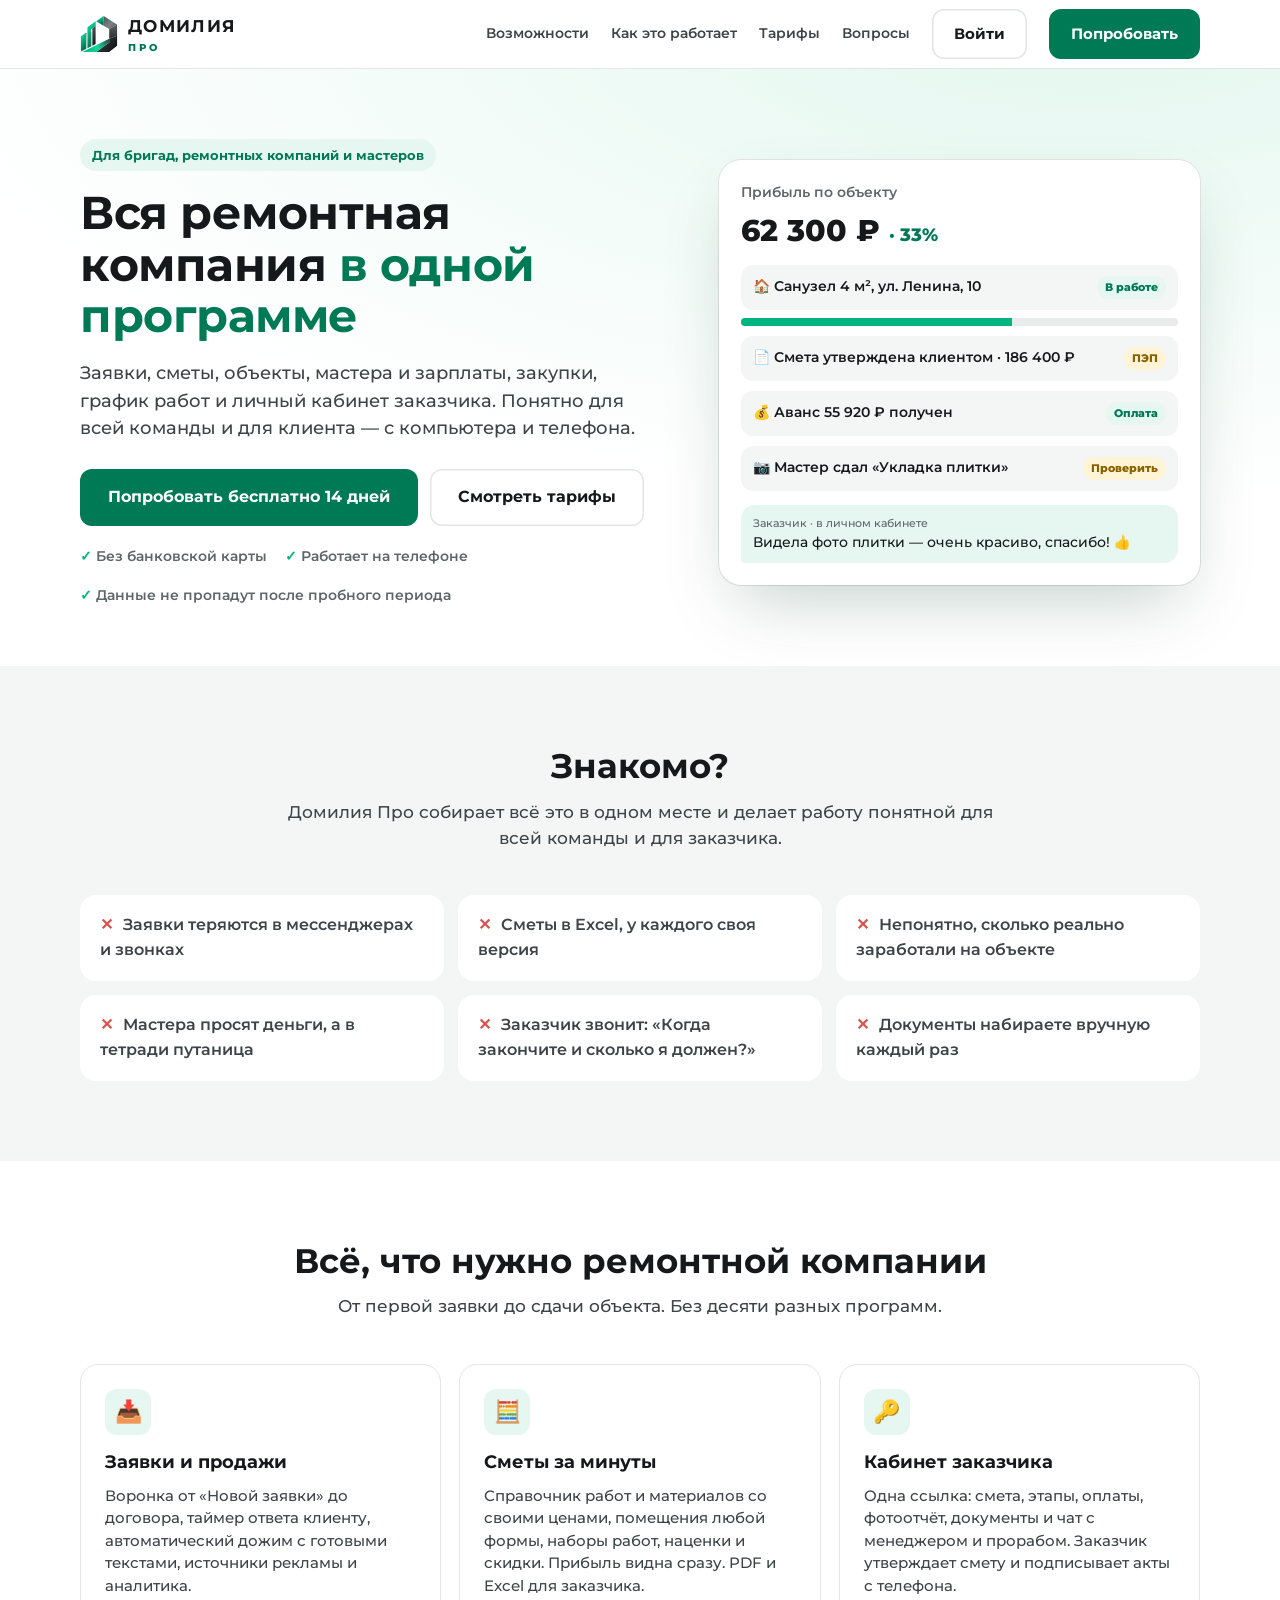
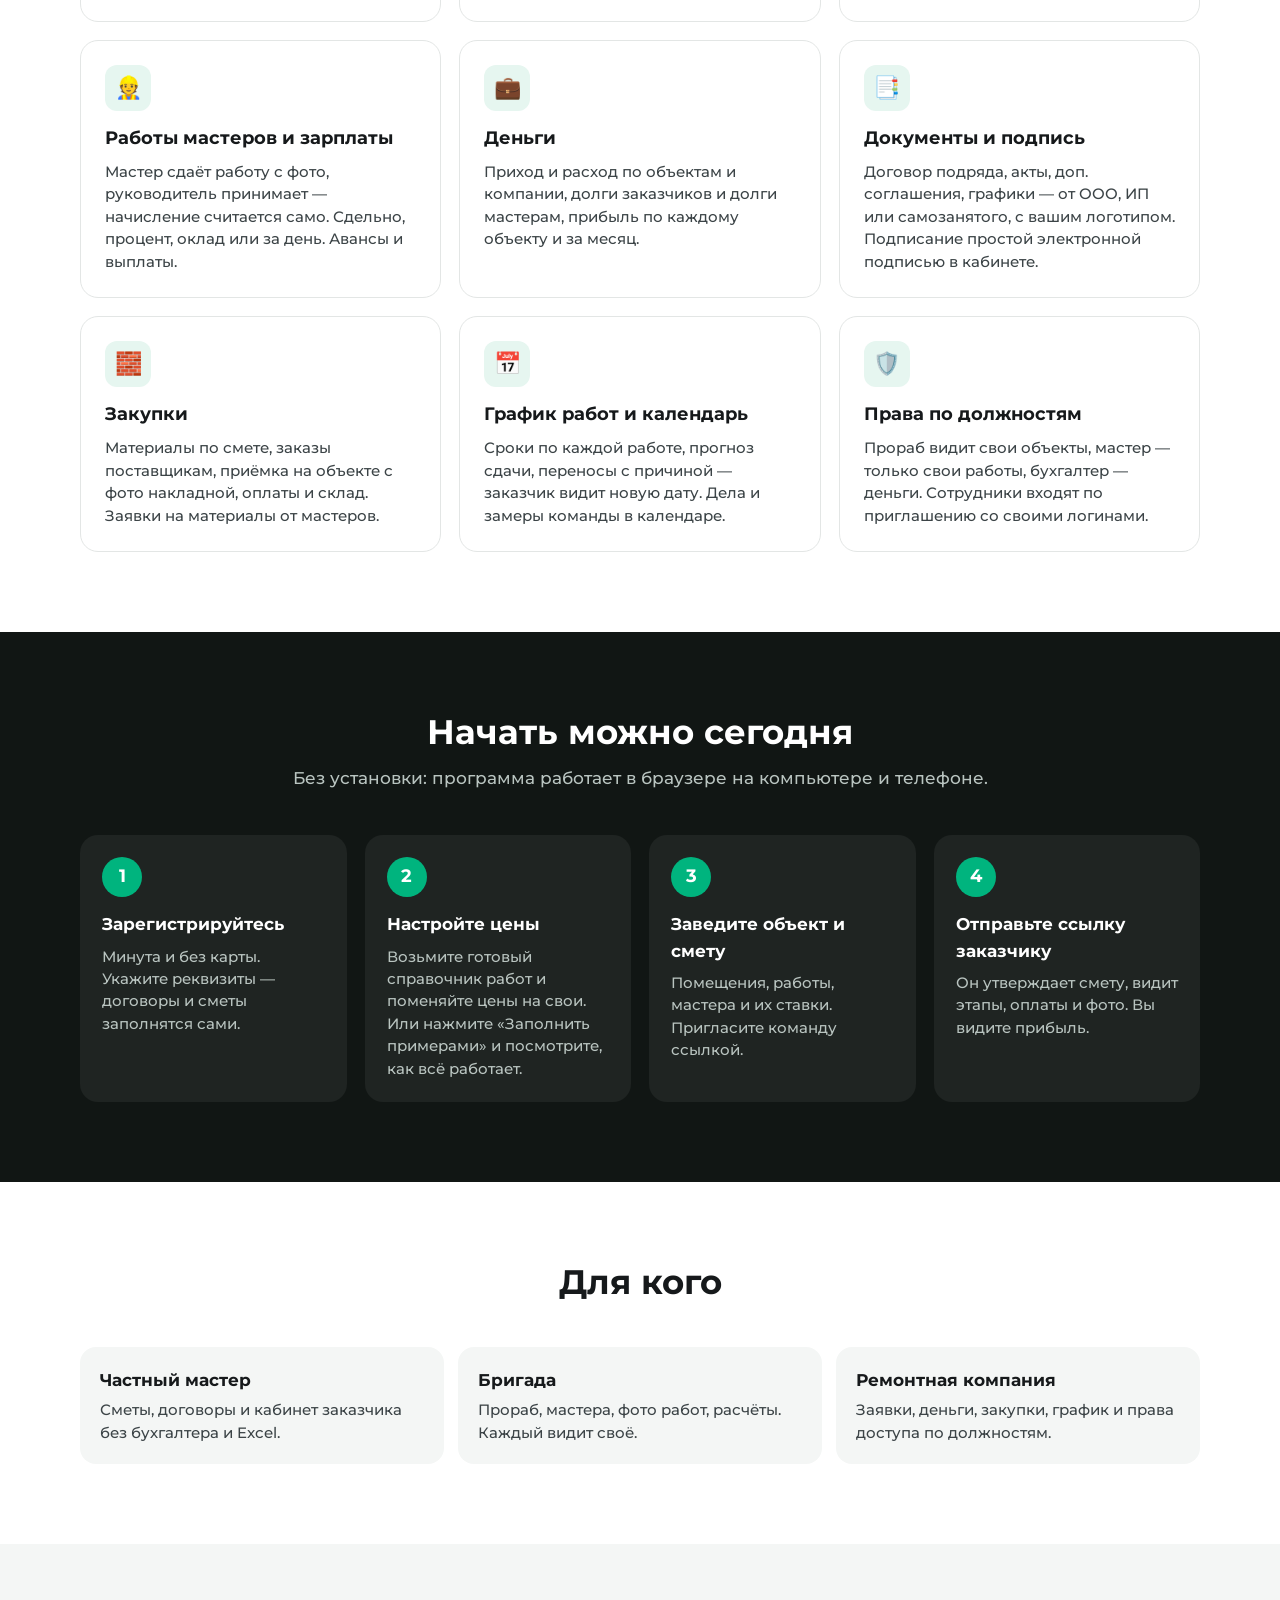
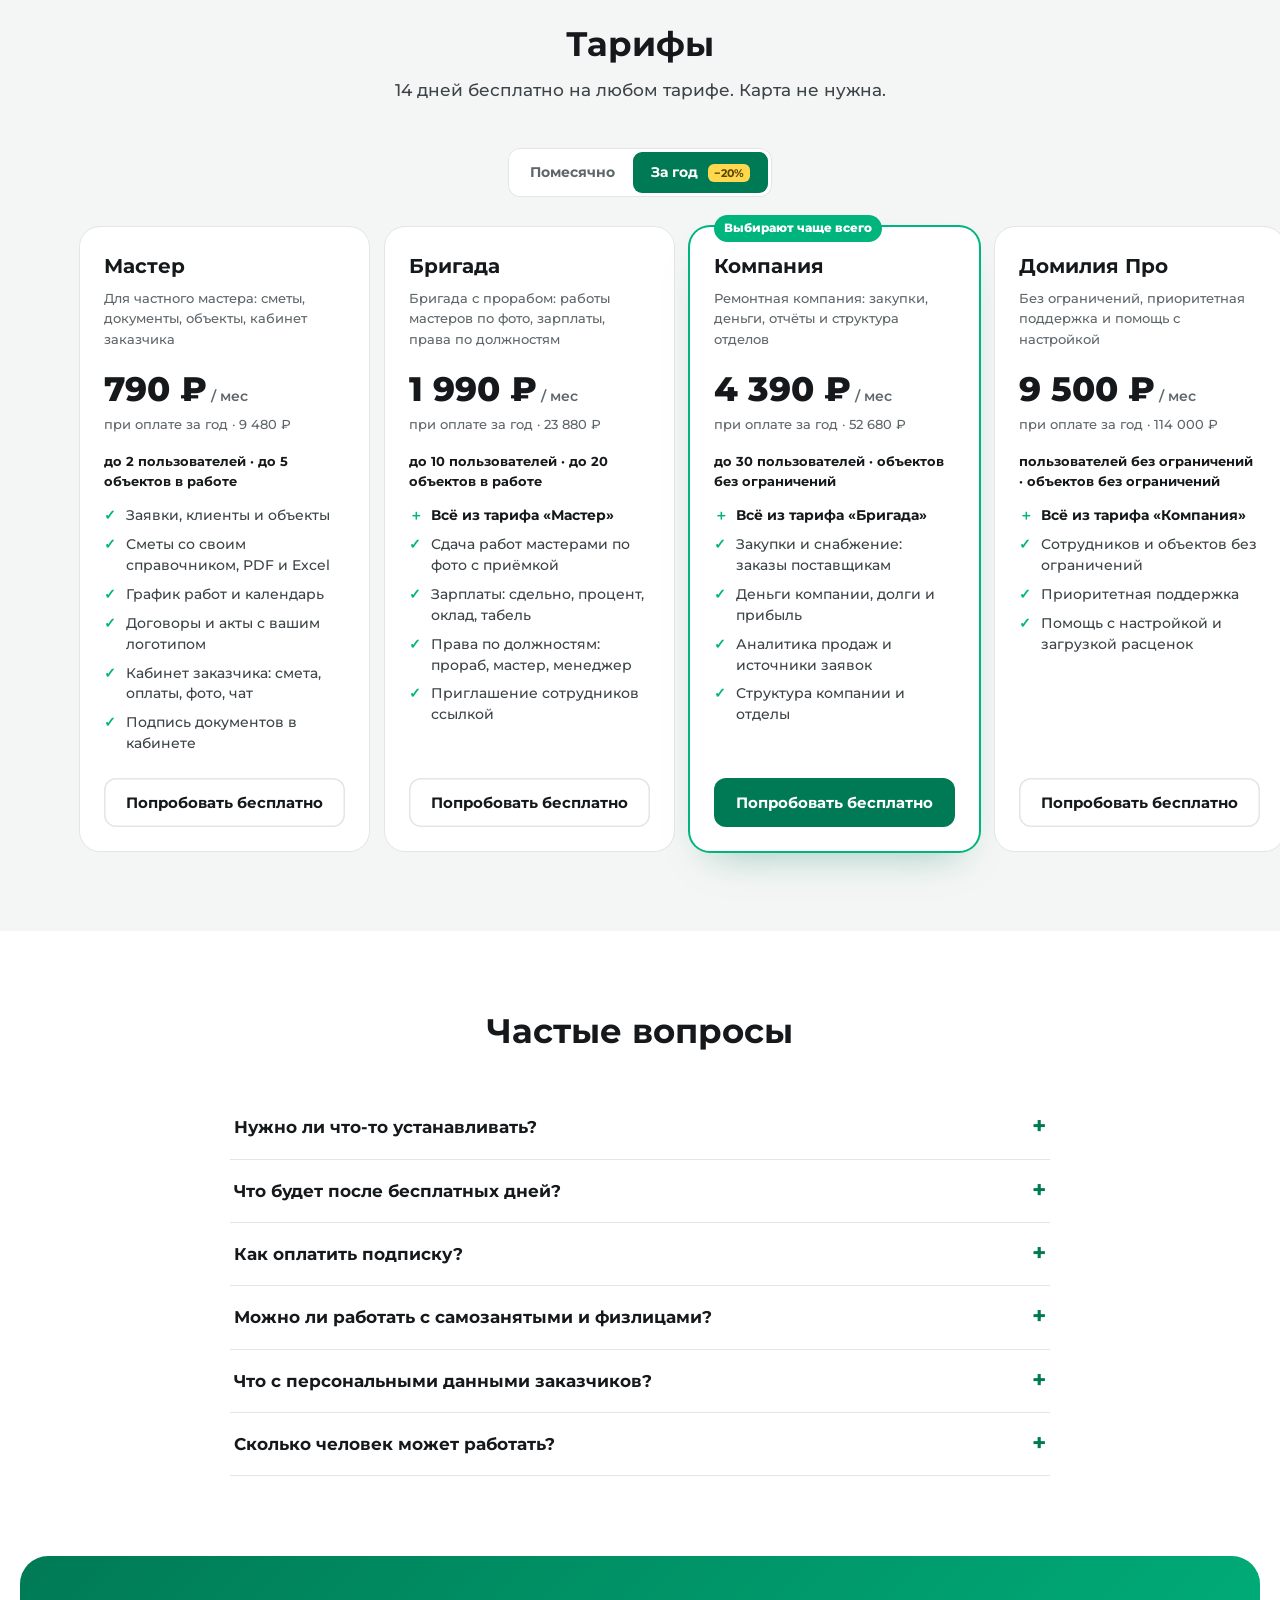
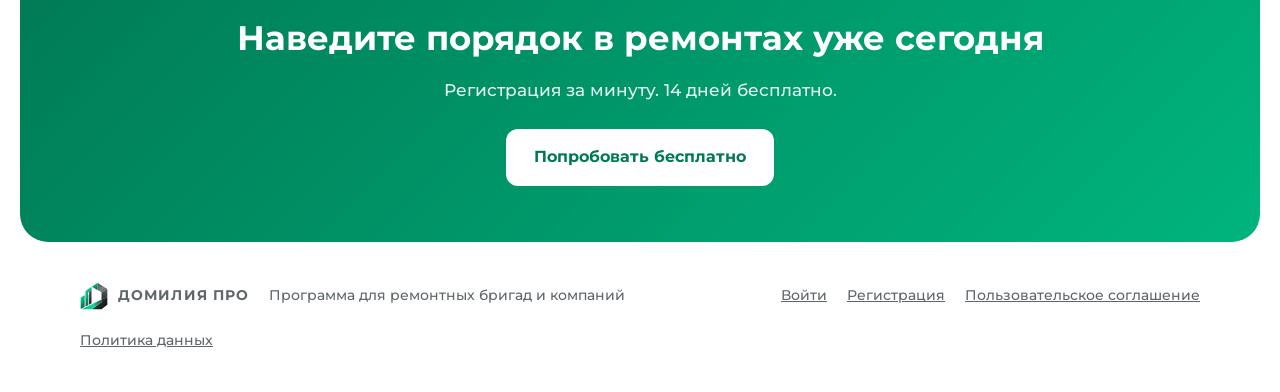
==== commit 32383b84: "Сайт с тарифами, регистрация компаний, приложение на app.html со входом по логину Co-Authored-By: Cl" ====
--- a/index.html
+++ b/index.html
@@ -3,44 +3,153 @@
 <head>
 <meta charset="utf-8">
 <meta name="viewport" content="width=device-width, initial-scale=1">
-<meta name="robots" content="noindex, nofollow">
-<title>Домилия Про</title>
+<title>Домилия Про — программа для ремонтных компаний и бригад</title>
+<meta name="description" content="Заявки, сметы, объекты, мастера, зарплаты, закупки, график работ и кабинет заказчика в одной программе. 14 дней бесплатно, без банковской карты.">
 <link rel="icon" href="data:image/svg+xml,%3Csvg%20xmlns%3D%22http%3A%2F%2Fwww.w3.org%2F2000%2Fsvg%22%20viewBox%3D%2230%2026%20418%20415%22%3E%3Cdefs%3E%3ClinearGradient%20id%3D%22gG%22%20x1%3D%220%22%20y1%3D%220%22%20x2%3D%220.35%22%20y2%3D%221%22%3E%3Cstop%20offset%3D%220%22%20stop-color%3D%22%231FE6AA%22%2F%3E%3Cstop%20offset%3D%22.45%22%20stop-color%3D%22%2300B47E%22%2F%3E%3Cstop%20offset%3D%221%22%20stop-color%3D%22%23006C4C%22%2F%3E%3C%2FlinearGradient%3E%3ClinearGradient%20id%3D%22gBand%22%20x1%3D%2255%22%20y1%3D%22432%22%20x2%3D%22351%22%20y2%3D%22300%22%20gradientUnits%3D%22userSpaceOnUse%22%3E%3Cstop%20offset%3D%220%22%20stop-color%3D%22%2300B47E%22%2F%3E%3Cstop%20offset%3D%22.55%22%20stop-color%3D%22%2314D69C%22%2F%3E%3Cstop%20offset%3D%221%22%20stop-color%3D%22%232A4A42%22%2F%3E%3C%2FlinearGradient%3E%3ClinearGradient%20id%3D%22gRoof%22%20x1%3D%22290%22%20y1%3D%2236%22%20x2%3D%22400%22%20y2%3D%22160%22%20gradientUnits%3D%22userSpaceOnUse%22%3E%3Cstop%20offset%3D%220%22%20stop-color%3D%22%234A4F53%22%2F%3E%3Cstop%20offset%3D%22.7%22%20stop-color%3D%22%237C8488%22%2F%3E%3Cstop%20offset%3D%221%22%20stop-color%3D%22%235C6367%22%2F%3E%3C%2FlinearGradient%3E%3ClinearGradient%20id%3D%22gSide%22%20x1%3D%220%22%20y1%3D%220%22%20x2%3D%220%22%20y2%3D%221%22%3E%3Cstop%20offset%3D%220%22%20stop-color%3D%22%235A6064%22%2F%3E%3Cstop%20offset%3D%221%22%20stop-color%3D%22%232B2F32%22%2F%3E%3C%2FlinearGradient%3E%3ClinearGradient%20id%3D%22gLow%22%20x1%3D%22230%22%20y1%3D%22300%22%20x2%3D%22420%22%20y2%3D%22430%22%20gradientUnits%3D%22userSpaceOnUse%22%3E%3Cstop%20offset%3D%220%22%20stop-color%3D%22%233A4044%22%2F%3E%3Cstop%20offset%3D%221%22%20stop-color%3D%22%230E1011%22%2F%3E%3C%2FlinearGradient%3E%3ClinearGradient%20id%3D%22gLeg%22%20x1%3D%220%22%20y1%3D%220%22%20x2%3D%220%22%20y2%3D%221%22%3E%3Cstop%20offset%3D%220%22%20stop-color%3D%22%234C5357%22%2F%3E%3Cstop%20offset%3D%221%22%20stop-color%3D%22%2316191B%22%2F%3E%3C%2FlinearGradient%3E%3C%2Fdefs%3E%3Cpath%20fill%3D%22url(%23gLow)%22%20d%3D%22M208%2C431%20L351%2C328%20L351%2C286%20L438%2C252%20L438%2C363%20L351%2C431%20Z%22%2F%3E%3Cpath%20fill%3D%22url(%23gSide)%22%20d%3D%22M351%2C179%20L438%2C129%20L438%2C252%20L351%2C286%20Z%22%2F%3E%3Cpath%20fill%3D%22url(%23gRoof)%22%20d%3D%22M290%2C36%20L438%2C129%20L351%2C179%20L290%2C143%20Z%22%2F%3E%3Cpath%20fill%3D%22url(%23gG)%22%20d%3D%22M208%2C94%20L290%2C36%20L290%2C143%20Z%22%2F%3E%3Cpath%20fill%3D%22url(%23gBand)%22%20d%3D%22M55%2C432%20L351%2C286%20L351%2C328%20L208%2C431%20Z%22%2F%3E%3Cpath%20fill%3D%22url(%23gG)%22%20d%3D%22M202%2C94%20L112%2C159%20L112%2C390%20L150%2C370%20L150%2C182%20L202%2C145%20Z%22%2F%3E%3Cpath%20fill%3D%22url(%23gLeg)%22%20d%3D%22M202%2C145%20L166%2C170%20L166%2C363%20L202%2C343%20Z%22%2F%3E%3Cpath%20fill%3D%22%230C3A2B%22%20d%3D%22M150%2C214%20L154%2C212%20L154%2C368%20L150%2C370%20Z%22%2F%3E%3Cpath%20fill%3D%22url(%23gG)%22%20d%3D%22M95%2C221%20L40%2C257%20L40%2C427%20L95%2C398%20Z%22%2F%3E%3Cpath%20fill%3D%22%230C3A2B%22%20d%3D%22M95%2C221%20L99%2C226%20L99%2C396%20L95%2C398%20Z%22%2F%3E%3C%2Fsvg%3E%0A">
 <link href="https://fonts.googleapis.com/css2?family=Montserrat:wght@500;600;700;800&display=swap" rel="stylesheet">
-<link rel="stylesheet" href="style.css?v=mwkyfp65">
+<script>
+/* уже работаете в приложении — сразу внутрь; ссылки-приглашения тоже ведут в приложение */
+(function(){ var h = location.hash || ''; var t = null; try { t = JSON.parse(localStorage.getItem('dproSRV') || '{}').token; } catch(e){}
+  if (/^#(join:|signup|login)/.test(h) || (t && !/^#(site|pricing|features|faq|how|who)/.test(h) && !/[?&]site/.test(location.search))) location.replace('app.html' + h); })();
+</script>
+<style>
+:root{--ink:#16191B;--ink2:#3C4447;--muted:#5E666A;--line:#E3E6E5;--bg:#F4F6F5;--g:#00B47E;--g2:#007A55;--gl:#E6F6F0;--dark:#111614}
+*{box-sizing:border-box}html{scroll-behavior:smooth}body{margin:0;font:500 16px/1.55 Montserrat,-apple-system,Segoe UI,Roboto,Arial,sans-serif;color:var(--ink);background:#fff}
+a{color:inherit}.w{max-width:1160px;margin:0 auto;padding:0 20px}
+.hd{position:sticky;top:0;z-index:10;background:rgba(255,255,255,.92);backdrop-filter:blur(10px);border-bottom:1px solid var(--line)}.hd .w{display:flex;align-items:center;gap:22px;height:68px}
+.lg{display:flex;align-items:center;gap:10px;text-decoration:none}.lg .mk{width:38px;height:38px}.lg .mk svg{width:100%;height:100%}.lg b{font-size:17px;letter-spacing:.08em}.lg small{display:block;font-size:10px;letter-spacing:.3em;color:var(--g2);font-weight:800}
+.nv{display:flex;gap:22px;margin-left:auto}.nv a{text-decoration:none;font-weight:600;font-size:14px;color:var(--ink2)}.nv a:hover{color:var(--g2)}
+.btn{display:inline-flex;align-items:center;justify-content:center;gap:8px;background:var(--g2);color:#fff;text-decoration:none;font-weight:700;font-size:15px;padding:13px 22px;border-radius:12px;border:0;cursor:pointer;font-family:inherit;white-space:nowrap}.btn:hover{background:#006748}.btn.l{background:#fff;color:var(--ink);box-shadow:inset 0 0 0 1.5px var(--line)}.btn.l:hover{box-shadow:inset 0 0 0 1.5px var(--g)}.btn.big{padding:16px 28px;font-size:16px}
+.mn{display:none;background:none;border:0;font-size:26px;cursor:pointer}
+.hero{background:radial-gradient(1200px 500px at 85% -10%,#E3F7EF,transparent),#fff;padding:70px 0 60px}.hero .w{display:grid;grid-template-columns:1.1fr .9fr;gap:50px;align-items:center}
+.tag{display:inline-block;background:var(--gl);color:var(--g2);font-weight:700;font-size:13px;padding:6px 12px;border-radius:99px;margin-bottom:16px}
+h1{font-size:46px;line-height:1.12;margin:0 0 18px;letter-spacing:-.01em}h1 span{color:var(--g2)}.lead{font-size:18px;color:var(--ink2);margin:0 0 26px}
+.ctas{display:flex;gap:12px;flex-wrap:wrap}.bul{display:flex;gap:18px;flex-wrap:wrap;margin-top:20px;font-size:13.5px;color:var(--muted);font-weight:600}.bul span::before{content:'✓ ';color:var(--g)}
+.mock{background:#fff;border-radius:22px;box-shadow:0 30px 70px -20px rgba(0,60,40,.25),0 0 0 1px var(--line);padding:22px}.mock h4{margin:0 0 4px;font-size:14px;color:var(--muted);font-weight:600}.mock .big{font-size:30px;font-weight:800}.mock .big em{font-style:normal;color:var(--g2);font-size:18px}
+.mi{display:flex;align-items:center;gap:10px;padding:11px 12px;border-radius:12px;background:var(--bg);margin-top:10px;font-size:14px;font-weight:600}.mi i{font-style:normal;font-size:11px;font-weight:800;padding:3px 8px;border-radius:99px;background:var(--gl);color:var(--g2);margin-left:auto;white-space:nowrap}.mi i.y{background:#FFF4D6;color:#8A6100}.bar{height:8px;background:#E8ECEA;border-radius:9px;overflow:hidden;margin-top:8px}.bar b{display:block;height:100%;width:62%;background:var(--g)}
+.chat{margin-top:14px;background:var(--gl);border-radius:14px 14px 14px 4px;padding:10px 12px;font-size:13.5px}.chat small{display:block;color:var(--muted);font-size:11px}
+section{padding:80px 0}.sec-h{text-align:center;max-width:720px;margin:0 auto 44px}.sec-h h2{font-size:34px;line-height:1.2;margin:0 0 12px}.sec-h p{color:var(--ink2);margin:0;font-size:17px}
+.pain{background:var(--bg)}.pg{display:grid;grid-template-columns:repeat(3,1fr);gap:14px}.pg div{background:#fff;border-radius:16px;padding:18px 20px;font-weight:600;color:var(--ink2)}.pg div::before{content:'✕';color:#D9534F;font-weight:800;margin-right:10px}
+.fg{display:grid;grid-template-columns:repeat(3,1fr);gap:18px}.f{border:1px solid var(--line);border-radius:18px;padding:24px;transition:.2s}.f:hover{border-color:var(--g);box-shadow:0 12px 30px -16px rgba(0,120,80,.35)}.f .ic{width:46px;height:46px;border-radius:12px;background:var(--gl);display:grid;place-items:center;font-size:22px;margin-bottom:14px}.f h3{margin:0 0 8px;font-size:18px}.f p{margin:0;color:var(--ink2);font-size:14.5px}
+.how{background:var(--dark);color:#fff}.how .sec-h p{color:#B9C4C0}.st{display:grid;grid-template-columns:repeat(4,1fr);gap:18px}.st div{background:rgba(255,255,255,.06);border-radius:18px;padding:22px}.st b{display:grid;place-items:center;width:40px;height:40px;border-radius:50%;background:var(--g);font-size:18px;margin-bottom:14px}.st h3{margin:0 0 8px;font-size:17px}.st p{margin:0;color:#B9C4C0;font-size:14.5px}
+.who{display:grid;grid-template-columns:repeat(3,1fr);gap:14px}.who div{background:var(--bg);border-radius:16px;padding:20px}.who h3{margin:0 0 6px;font-size:17px}.who p{margin:0;color:var(--ink2);font-size:14.5px}
+.pricing{background:var(--bg)}.tg{display:flex;justify-content:center;margin-bottom:30px}.tg div{display:inline-flex;background:#fff;border-radius:12px;padding:4px;box-shadow:inset 0 0 0 1px var(--line)}.tg button{border:0;background:none;font:inherit;font-weight:700;font-size:14px;padding:10px 18px;border-radius:9px;cursor:pointer;color:var(--muted)}.tg button.on{background:var(--g2);color:#fff}.tg em{font-style:normal;font-size:11px;background:#FFD84D;color:#5a4500;padding:2px 6px;border-radius:6px;margin-left:6px}
+.pl{display:grid;grid-template-columns:repeat(4,1fr);gap:16px;align-items:stretch}.p{background:#fff;border-radius:20px;padding:24px;display:flex;flex-direction:column;box-shadow:0 0 0 1px var(--line);position:relative}.p.pop{box-shadow:0 0 0 2px var(--g),0 20px 40px -20px rgba(0,120,80,.4)}.p .badge{position:absolute;top:-12px;left:24px;background:var(--g);color:#fff;font-size:12px;font-weight:800;padding:4px 10px;border-radius:99px}
+.p h3{margin:0;font-size:20px}.p .hint{color:var(--muted);font-size:13px;min-height:58px;margin:6px 0 14px}.p .pr{font-size:34px;font-weight:800}.p .pr small{font-size:14px;color:var(--muted);font-weight:600}.p .sub{font-size:12.5px;color:var(--muted);margin-bottom:16px}.p .lim{font-size:13px;font-weight:700;margin-bottom:10px}.p ul{list-style:none;padding:0;margin:0 0 20px;font-size:13.5px;color:var(--ink2);flex:1}.p li{padding:4px 0 4px 22px;position:relative}.p li::before{content:'✓';position:absolute;left:0;color:var(--g);font-weight:800}.p li.inh{font-weight:700;color:var(--ink)}.p li.inh::before{content:'＋'}
+.faq{max-width:820px;margin:0 auto}.faq details{border-bottom:1px solid var(--line);padding:18px 4px}.faq summary{font-weight:700;font-size:17px;cursor:pointer;list-style:none;display:flex;justify-content:space-between;gap:12px}.faq summary::after{content:'+';color:var(--g2);font-size:24px;line-height:1}.faq details[open] summary::after{content:'−'}.faq p{color:var(--ink2);margin:10px 0 0}
+.final{text-align:center;background:linear-gradient(135deg,#007A55,#00B47E);color:#fff;border-radius:28px;padding:56px 24px;margin:0 20px}.final h2{font-size:34px;margin:0 0 12px}.final p{margin:0 0 26px;opacity:.9;font-size:17px}.final .btn{background:#fff;color:var(--g2)}
+.ft{padding:40px 0;color:var(--muted);font-size:14px}.ft .w{display:flex;gap:20px;flex-wrap:wrap;align-items:center}.ft a{color:var(--muted)}.ft .sp{flex:1}
+@media (max-width:980px){.hero .w{grid-template-columns:1fr}.fg,.pg,.who{grid-template-columns:1fr 1fr}.st,.pl{grid-template-columns:1fr 1fr}h1{font-size:36px}}
+@media (max-width:640px){.nv{display:none;position:absolute;top:68px;left:0;right:0;background:#fff;flex-direction:column;padding:16px 20px;border-bottom:1px solid var(--line)}.nv.open{display:flex}.mn{display:block;margin-left:auto}.hd .btn.l{display:none}.fg,.pg,.who,.st,.pl{grid-template-columns:1fr}h1{font-size:30px}.sec-h h2{font-size:27px}section{padding:56px 0}.hd .btn{padding:10px 14px;font-size:14px}}
+</style>
 </head>
-<body class="lgn">
-<form class="gate" id="gate" autocomplete="on">
-  <div class="gate-m"><svg xmlns="http://www.w3.org/2000/svg" viewBox="30 26 418 415"><defs><linearGradient id="gG" x1="0" y1="0" x2="0.35" y2="1"><stop offset="0" stop-color="#1FE6AA"/><stop offset=".45" stop-color="#00B47E"/><stop offset="1" stop-color="#006C4C"/></linearGradient><linearGradient id="gBand" x1="55" y1="432" x2="351" y2="300" gradientUnits="userSpaceOnUse"><stop offset="0" stop-color="#00B47E"/><stop offset=".55" stop-color="#14D69C"/><stop offset="1" stop-color="#2A4A42"/></linearGradient><linearGradient id="gRoof" x1="290" y1="36" x2="400" y2="160" gradientUnits="userSpaceOnUse"><stop offset="0" stop-color="#4A4F53"/><stop offset=".7" stop-color="#7C8488"/><stop offset="1" stop-color="#5C6367"/></linearGradient><linearGradient id="gSide" x1="0" y1="0" x2="0" y2="1"><stop offset="0" stop-color="#5A6064"/><stop offset="1" stop-color="#2B2F32"/></linearGradient><linearGradient id="gLow" x1="230" y1="300" x2="420" y2="430" gradientUnits="userSpaceOnUse"><stop offset="0" stop-color="#3A4044"/><stop offset="1" stop-color="#0E1011"/></linearGradient><linearGradient id="gLeg" x1="0" y1="0" x2="0" y2="1"><stop offset="0" stop-color="#4C5357"/><stop offset="1" stop-color="#16191B"/></linearGradient></defs><path fill="url(#gLow)" d="M208,431 L351,328 L351,286 L438,252 L438,363 L351,431 Z"/><path fill="url(#gSide)" d="M351,179 L438,129 L438,252 L351,286 Z"/><path fill="url(#gRoof)" d="M290,36 L438,129 L351,179 L290,143 Z"/><path fill="url(#gG)" d="M208,94 L290,36 L290,143 Z"/><path fill="url(#gBand)" d="M55,432 L351,286 L351,328 L208,431 Z"/><path fill="url(#gG)" d="M202,94 L112,159 L112,390 L150,370 L150,182 L202,145 Z"/><path fill="url(#gLeg)" d="M202,145 L166,170 L166,363 L202,343 Z"/><path fill="#0C3A2B" d="M150,214 L154,212 L154,368 L150,370 Z"/><path fill="url(#gG)" d="M95,221 L40,257 L40,427 L95,398 Z"/><path fill="#0C3A2B" d="M95,221 L99,226 L99,396 L95,398 Z"/></svg>
-</div>
-  <h1>ДОМИЛИЯ <span>ПРО</span></h1>
-  <p>Сметы, объекты, бригады и деньги компании. Вход только для команды.</p>
-  <input type="text" name="username" value="domilia" autocomplete="username" hidden>
-  <input id="pw" type="password" placeholder="Пароль" autocomplete="current-password" required autofocus>
-  <label class="chk"><input type="checkbox" id="rem" checked> Запомнить на этом устройстве</label>
-  <button class="btn" id="go">Войти</button>
-  <div class="gate-e" id="err"></div>
-</form>
-<script type="application/json" id="enc">{"s":"KzFxEplNWrKAp6JKZNSjhQ==","i":"iJsLsiIqth/SgtYz","c":"pKzjFzdnu2crzXRnMuOWxzD0hrHY4X6VA+LD35phN+aVQLsXtuZ1v8sP106vHU1gCw/[base64]/Neb3JjguTQrATkxQIBsV/vTpKlu9UsR2avzZs2rcCg3dJMOOkGRMEpZrdGERCgQvPVdMq7y3xMgpAohL+5ZWgVlSWRYiDVdgXxaKbBKJb63xWySmHklxAlzSKFnRfGaPoAAguKmSMJpoGjZLtVVm/W+DwZrVm0UK00qMxQ2VKqjBMvQSGSDi4GnWg6nPj/tMHzM8uMdeDAfmNwlhzJD8spKOI62hk3SW8C1vAKXRXpt5jaiicH+neCNnHHLFMqQFuwpP3yLTmQdnpzARGAmBBJvoe6SESEgVPjG9SopC1XA0kvOzsnUIrEpcx31FdjQCIIGXOL1J1Wl5t/FeFcPxgW9ePz2Q9ofaLjZpJX4BfNB0qugb0S8cwd/eeGlgXc4W0Bo+h3zY/vfAziHnYbyyiM8EO9E36HDGXFmC6LYrmyYft9ZpamFAIMX7KbCLzx1qT3/fLue2LwWj8sI1qxCFFji1TFT+yf9twgyZmRMR7Yu3IQZJGg8lky1MC8FKkW4anIJIcefzvpVpM6CEjWn4CfXYQ2letZLh7mwbkOFQbF1TtpyBfqcmrX65a2W/bg33QL7u6x+B0wRUIWA4xB+x31m1HpvSVcOVLQxmgZyL44mZJUyXb3GHoiakkrupr0IWGgoXz2A06beb8klorjHV2Xjbg6keTSeRbCIYCvMvNZOp8YcPDzYVMYj/V0WiO5z6MVf8gPEF6hSpV/LTURlKH+FGApVLlf0EPZpEn/NQkWiAPxhNRTnjZQ3Qa+N0p8xb39RytUvM6DgXceX+A65aY/jZ6BG2v5ifNeqoCNz1QTwscwUsVYjYBkxLl+eYfZ2Vl48iIGR+i4GgKpPQpm2ro/zU3HQoFH8DIPYS3kQ21DdsGtXaqU+OfBHiz8nRgfs7wBWfE7X1Y31G53sUZRKWPz//[base64]/nn2kVw+Foe5njD0CWJ+CgK3i9ckMEUVh7KexodWzcW1vUm0yxFMWaHoDvydR4Nd1Ztt1OTlIguiBloHQFiXi1IQvPm/+OhvyROTKODDjyLvmGBDuDWl0affccGq1KBUZmxk7jS7uqZxIISaBdPRNpqhqQGmuhe7OXTkxHigcLyop9shQI4ush4Nu5c3nt0bY0s0+Ua0wGV18+mMTCxy0bFqGkJ46alJYT6RPTXPKKye/iK9ID8cNLjku9CumK2dojrEU9UkVH4hKn2+bzK5yVI3+tExk7zZBQoUQuuCpSM4wLhXS5w6/JP3++6+RVm3e38rs480ErIB8gmCbzzNM+wnfwczsbaQKaydUH8jutGYh1qi49prKDhgmPQ1E41e4Mh3yw0jdJhJCtBW+inlv9wkXKXawFkVnfdQ/oxj4V0fsxh3fh+D415r8m/Km2UcGcn9ZsKWqM2reysh8apLsbenUWOzNo82KsqZcHFzG0CIZ6RpReWVwS3Vb4FKb/cbNyOHPAwAntMwPH6wSGFLLYpE0v7fAd3tsajcdif1cIxNFskOJvpRrficCfSGKMv/vDs3KwNq2R3DcFvKpBCc69ho4r4h9dOjCOF520a+boFvXAF8+wwfpDlz48fCEpmnK9gfUEnh/DvnNQ9STTlD71xXb88ifMXJqjW7dytiJ8ShK9+hWXLFvbI2YK1PQDlJSWSHl3vKRu+Cw/cwVM+EKer7ohObleZji1qum/56AgNwc0/sG1sSDrP2ubPgnpUqO21ZoU2i+b/c1xqMFtiQ8x9EwJ66Wx3J3tA1rPXy9xR8T4tGKmOvuViFFy1XZuCg6lTNOT3WFoZ6Bjz994ar0M144wcTfr6pMc9+wxqK+3i5Rh7AJA+l9fyJV83+RT9XebAxTV7IupxpSaSySdEjH2BHPrYfUbXldgyPQHUrTg+tDwwoxdNWTQthKdcEvK82BTT/[base64]/Cju5wDfsrnG2WnZgPB18+20xV9Afg+kalA9tzRBdguJWikPFVbBCEHJlCU2TW9BcnelewvL6D1ADpg4eB8Ox4BOVCXOzAWK163SXleI3pYYp49099sFAiIkfZTnWCQX/2zVNpyCntha8ueL+pel6ZujLXsTbEUanWl96H19xc/lEUqlFQDFz6r/HafU+KWh6m62XQUNMU9MRVmBCMT80xRtEmNmQ6d95JPfdj95Mzvbe3nX49LCo+hHNpWAsW6NCAr6cTURAavG2XT3SXPgbyagPqSjzIsm5hGidg3bjFgks4zk4PnAXsAmIQ76rxxt/IAV8fo5ubap5FCXOa55G0R3821creffvZKXIwhi7p9G+/IiCbQYgpeapmLhOTVUvfspqUQPs7sCg2rxsVRv8G/cXRya+NspXgnJmZiDpQY6OQxRQIYPzh9xW9mQ/ZmSk0WD1lv7nAbWENEw1bqdgh9CyVXcTRJcawYeucSbJayRudb+u/bQD3hvdSa1yWd2iz8oQyF+aAFcqzXnP7mWxWUgLzYJxsM7KvzOkCUznQtB0dymjqZ5yCHmzzlL+ytcmBAK1QgHzRQqGUuc+ecTwgpd1T4JMnLca0lv5GVDiPZ1gxnGFmOYos+ROvvIP7M8HPN0SHph3ge7/JclTszhahB8wANKOGKsArMS60w1Uvz826KdW1gQ9ytzYSoM0AcUm4xZJM70fzIuf0D1guHGqeqefvKlWqNfJl9ea0B/[base64]/Lduswzp9rhsAjYL5qTccMO1t1mNHzhzAwroxlhqSQEe63L5zCgm7Pa6CDs4v9n2UAzTVjSIfjtRyUs+yHYeXX5Z4/Q5hwziHi0cAQOj/OsBdy9joSKJkLmAiDQspDnUDTmKz9koyLVG3xeOh+N87c35QCqGG2SXX/[base64]/9qiTh4ikvNBYqnG23r5CXTqoY6/[base64]/yD7+qbQyVZJonCMXqjmvjwL45DtjbpVp1cavtdTe2R/jAA4ZAuRPjNYTOhDB/MNOH1LRc/PWCUPqdZ0Z2KGOnEaQdfuOxuca+X2s2h/igvPlxcjs37DgC4SglkCxNoFC+tztjkjbx8Igvrv/rTNExJ0Z7i+4jeJVvvR20yH/cZYS9l8zApKtnZVh4iJAHADYTaj1/BsSDTlrTRob7al0P0qQhOWTZcLSQO7DWdDgtR1IZPxWH3BY/B/J/HNDpFxw0IuoxOwDk4eXOZzTdHM/gtwNIz+UbfXEzO3KuzlMBcnDBpfLyPDmrKTrRgst9COmUJpFCSjrdd1ePXZJk9xO43KlaWjlwA9tLFcADAqOhOVIUt8EbEwBmm4BIDssbLdudEdKQP8BbNlXkMHxpWicaLO/F532rCcRp2m2x/MJYZNQFfd/IbYCx3DqLL/5NqjhK5gMZsLTWyjDhOpkRnhqfjCkJgGitJIzG93Jan4SnUABj1h5KkfGpJzmSZ/SHhtceja/elEokp5IMKU5dFaL6eTJ4BX+WPoxxYuXcQXJMgM24Vz6ZNtBFKMphUkljssiS5Lw5kAdfmr2spHR/O3UXN7ppA3Rv7VDlzUu5XhY7eAgo5vhqPIIv6kK88JWShmjE49MtnH7xt0cUHcMd61HiE0vr7exWSIE+34a/BWwEoFs9yGg/y+xPAdBkXpUfq8Jd7dilWzwVgY+jubVSmVl05EA8v9ZCL9oNL0VRHVVrLPChZIL5ErCtozaMGCS61s9gJ823Je8dgJRPLsHMZjPgMMFEGc+2NK2t3TrRPFyzHxgNcuW4BOOawEZIR7nuXsnAgS5Jb2Ro5fjiaaW/mn+v62dUybujAcXfqAuTKsXuNwtKhxu9WZrvU2CI/8b3LxMxDcinPk6WTzg214of8keeG7MtE2SqDfdfgQDUN8OMo/+dNJu+NJlgDx4vfTM0waOo4w2nIqd1MjzCfMlLJMh6Hufp3M8k1F1mpv0Rc9/Qzd3wTN82P+2A7aNQKDrSqnRs+XdyegZYkT7U7nX/S44zpRz9ickAgHrBTUskLDUdICW6TmNc6E1exmweEB9+GeN97x/8vgaypM5E9Clex/1JzxMjzpthx/FLWYrzUuTVqv6Psfyp6p5kk0P1JsP7a139b9sHtTK8PgWZ34na3tDvaq6oGlrfCmZkqT72J9sfSxi+YTAY9z2lC9Qc5GqUyyJ7ctp20Gt8KrZVgRnqYAxw/lUjjAiHTr3palYoAuNnqDQ0f7kJu/bwoc8LdoLFOSixFjGdvs1GEZPEWM5MDw/jkAVVLiRXMvs9k5xSsnPBrsnbCaB5PXJq9dWXw+Bjyz2RGi5dKrBhuJatoWTZySHn8aHfFcqIq5rWLv59ZeIxz2WwIvRTFIgu8DrTMxJ48b5+lI6yoHDmq4iFxKZeTRNLd/noOkBgKmBBEoqY+osXEzczA5ms6r25EePk14uEdfVRrjFpnqEMsk5AO6kcDB80v3ygcFYau41GBXkM2S7yEzsdceae8VTnYQYf/e1yIPc+ybc92QiCUZoLftnExZt2qH655+E6KOJT83viXxCrH+ilkrbHaXfGgK8uREK6+QESOLM3+m6rm5zQoVe+C9Mpn3wq90HNFArRPvCOjJZBpP3gS3K3PRR33DNJpecfCQyV2A/g4ZLLDAMePlT3j5O9BoqzXArBOVJg+4GYYauj+5ioWT5A7qrhp6+i3PyflMN1cV1Hp3Tl0Gk12r8GQFLpiSLFfUgpC4Z5BkTAsO5IJAXHJYUNe9GrEwENMB2jAPjygHza8PoZtuTGUTSf6f/E+Z+Yvl1W02UClO6FCAYlIp1qDzPO8flkk1MCDsuiCbMWU3bqFsGtwLlx5djjha3i3OoEHryrQ7wdUgQnHZjOyBZvHTB2URPrqee32Fj8pAueb+/Mq7L+t+rHUn1iSxQDvcQOHsShn4aK5APb6dDQgWWn3in8uAoDXtqBszwqzB9+x6RSgPywy/3yDwjyrwUs5aKBsiA6WGjCPwUy8YYMAUYAgWiLe/FMDVwSkxCI04NdV+q7Nwcp22ui9CIhs0EC5IBvOQP7iOwzXzLCyv3t7dgAreZasmVwL/8Dc/re7v5qx1+UpTZmGNCx2dEfMeC2EUyqPFsvb+dBAVtZaCUgUE1JMDVNG+pbhpqt67GVoszr91b/Zq6c5bDrvq/U3tkR1CYIs1edNX9C2UMp+qyZ+H8iHZsOsRlry83qhpNtEbjjxqytaXLXXIuRn+v4euB5uGfFBUVkpSb8wDcgngrGc538kDjD9xffzbMTwVj8aloYJAMd2jMbNQFjlIZFPwAlU1Po9q1tvDiC6J6OuZLVxP2jr1DMT9/C+0pOVGCUkMG63/FPLTtrJ3y6BRdD5n0zb8jgPY65hDL/TaHMXvCM9NQ2/8x0DY7YznGKaBekZ8k8eh3krnLuquuBb3M0Yz9D/t6yytOsxif0X1iteA7de8NZkdUDKZSliaoSloNlZg/p1pJRKFiFF11UfsuYn61Fzu/djZg5JmHv9B1/[base64]/[base64]/kGACcBM8VWSh1qm+0nLwEbBOIJeXjfCmdStVGX8usfMJbLDa6XXCaJgso+/TAbgYznAWe1ZxBLgC8t1wnrVlR0TDa/5K5G7rBZoOO6xY2LEhzxSlkZxZKD51+0haHm7av2U+4pogjLv/5uMB2Z15e+NMWL/UWPyJatO/x8MM8sTl0f8vXXN3yuu5A1L6Om9FDTdYUp1bTnu1OFdP4SKYbuPJc2F3pbijoknrjXt6K0S65OzPMohntf/bitTrHyvDM4xlQGNQyTPhmYNEd8i3/+Gh+Zhu443d8ovGI3n8hxKXwr4V1MyY1LmfEyfD+EwUBeSzSnDUAX7eGNRA6xCeVmpcaORRBNqI0Zt5vr1UbqnSQw6kKcWqyvMCo5YSTWapCWYvYi8FEHLBgH7ais8jwyen4s04SYoduvpbVYiMLD1fddkxf7n4MqSQMz0Tb9p5FQN9rRNdwXcgAZ1GAs7iEm/8wuhjVbwok1O6UJxk32Wr72lS9QkxHAV/MjMPet6Y8T+PjYjwULGCCqa2Ctb69Uuuz0jH6JY/HUCwhv+U7OXpRFOhqiz+zoCCnIP0RxtuVkwypaH5F9ieTQx7UyfxmFLFyRag7BCcLVdCC6nY1pnvDWwM2l3JtoGGinlKZRFau0XhPajSg/RB4Zv27US7+YdOkP/xDmrW1OB6124Lkqp3mSB8be3KiLv2F7mAdP7++7UD0wb9/251NyyOgTfUZDNUlo4MCbXjOOx+5X2lYIEf1Y1AC1toh6EjfYmrR+lB0PH6CTjsdpdC54CY2OnxvXSfTR+4p5evFJcvJ0jszuxtZXrbSkgAu0hzhu6asL/EMcCCd028JiDQArYfOXu4RllWp4y+df389e8eHy81NeRcvOl6VDLnw7fInyFd8hatDwARs7Dvs/5NOwPK/2ryRqun3ZxHpbZAIZZOPdvC8AoWlFKavS01mlpFb+kBAimnV3DQ5F+0G7Zjyt1IbBgMZXsaTqMmeGxsNnKh2O/8ACqTTo+dIwpjTKyuEFpaOnCiIi8qKvq7Djffonhl2wxFLrdgA4b5Wx7x+jUtKj2E5X3/Acmy3nlH4OjSiZvOcimxgVSHsA4aC0AZoOgD9dPq53KjKgCHzpKfNzvwNq7E4XcwcDg2pznRupuObnNDZG85YN/8q6UjwG4q8K0jZ3mj5qTaig2T/LEHs8kmke+7D1TP2F0WRiXK20GtElno8sIGxFRJtERpM07AxEhbd1s43As3/EFTcXg3AG2nvBF+YcS3KabJXQEGMBCwX6o+T8ZFl6Tz8H6YvyiaZGZA2MZUwGB4b7GOxsI4ulu+N2f5Omg4xWmNTyMZjOvLSD1vjxoZo0njEiK3tfYYq36ItuFwqe6t0mU8mY4cU82f34Sesm54FLTFWfCwlztcGG0Q9sNI5OI8UsfdQHKxImBW0i/7k21VHodwZPiLUU2RAalVwLC4zwAFb03S4T12Fcbn7HABDw7W8guSb6z3PzZluupRw+QJJ6RqKL/Zz8jxL9KAiSx0eOvxqYxSwAZHuUmVy6jHl2Yh2HtqvNQfkCk+f15SOJ5b0gC+Ylce9xxUoFUntmMELd6uQiNUo4p+a9bhxz0MU5YSW1UqbRIPIuskAHewGrKNlu6MKRPDJU9RBpb5DnJNL6p+iKITf4YKM0uaslJCtpF1fZVC052MD5PWZcw3cEN/U4bZGWVJhoMxeDty5X+u7LJgrATiobMZ+xEinFnVrxSCbdlB73z1CsZFy70TE2Jfe+xM94RTEvwm7ZgyZuEq+9O24hvIN2EA3g06QIflizh+jcFNoP8+MkXVqHn3ojUyGP9RDsvQWWk67DT7EPyOj/[base64]/Ba1aYsp5wIIYpsl7HjQqZpLsMof2YwbrCD7l06lleE/2hEnBJhtYwwX0EYVXibzxH6WeTqn7/8XbzLWwqfq68VOjYT7cF4E7RnPg9rErvF373Ax703G1+Zxz/[base64]/FJs9A6aXGKt4gC5poqltagQYZKN3P/mK0kgFfOBwHFOYKVdYOPECSBfOajlcOEHnaXmNzE0GYBahXnq8GsheHIACBVjETwaJNz6CpAlMohCHwne44Jh5W+lLH4ZgQGDDP4oB1cYZZnYk0gIFZQnUzLx7BcrAGuP3qxTv+Qr0fbHGa5PF537FFZ/VEDMGF/ZCE4GtU/6eWdyruidCjjPrdJa2QS64FTCdb15MQsAzYsyWnp5jNH249aigss+fPTKlltRUg0sS69Av5TF4JAS7/E3URc0sTerPgbleZYMxL5IJFj1gTv9rWs4CZtuHqAnMyXcPRigF0aAw8o8vw/vWp0U8Daqkr9JKUY/[base64]/ErWRZ+lJtjaKv+bBjJdj1S80G9ycR1s6qr6OTj0vJfMe4tTCxbYYMWupndAngM4Sh9Er8KgCT+JZMz3+cwwmIk7baYBu4c4+LlZL4J+JFB2FFVSfaUkKejyYTmf4P/XF7j/CVTks+7yDz0Q1r1V+XZNchGUhyPBpZHM/sCOoxwksBT/JXi8QK6jMskpGwt+Jrtk51efhUDnuq2B9uzdNnuzgA9wABP7l+3Y9/frRXt9HynwALlN61HQyMNlBo8ldXxzH9Ukv5Rjwlo6skI0OtpD1XvkppbjINzfZ+yexHhsGAjlFp0cd0mcwjYW2i0dhFgTvx4iOhfOS6WJ0RDsLBNHmdkIqvAH7YXQVY/RDiBfZNcFQ3SkbWu8owwhi5QpZI7LcCWsBrbFX1T7j8xdQicv1OS6r58bYCDf8iu9t1exdOCR1inVBd+HgbyazIuXV6pG2Udx+V2DuL4VANk6/pWpSGVkCtgWsi4e+uOyzftgpIjyo80BldC7Q0rmmJVJe2Sga5Us8VOpmpNkAq023hMR/aG2XTPPQei9r97QPG9NLkuegvuqlEWBJTGMjo0sA2qQi4hByRC+knKPxV7kW+vk04VRk83CequbqN6iPWPQ3M7K5eCQeu4aDE5zRjewxunXrlqLgxLy+KGawpUx8Gn9H7753NaRZ3N7h1/JUFDiv0U76K2tZOJCH52LbawejEybVh67LyjJ5hD5jJC24jmEB9qGVFra9E0T6wmxvL7yvC3rxklcxC2ty9SJ1nd8QacmY/37IyJqlwXhmUJn4yQKNjWpalqKzOgnNPAh+xWMGPF2Fw75U+IaaL7zIoTlv/g8E98WLhBtxTMBAmmnvedQ7ie10DwE+GJ87/26YpqnCLOh5r+SDwptFwo/otJg2CvsY3svjVtw9EUicDNNx6BARtGC3ZfjqSpsAtD62Y9c6dwqSpiz4qsvn3v8wtzFPVZooffeyZmWsAkXMOoFzfnFAmknkmiqVT6ltCwFYAFdftnqM0DkoLtszEo8ScpLDLvcEM/rRbQCct9y0zS5BfVcmGfgEy3nMsgc3TcJb8ZTRCrSCjvrfhvKO0883g+1GDUYxeDbemGerPXP8zyaCu21s7q/zDeZITR3Uy/2PE0czbPKMK60HU0pJT8dSf8kHjC/DFr7Aua92w7URzMyN0R7289/ES/qcL2owBDiIEhfkJzlVVBfLS9lEWvpNFGzuLyBKZ2kKgB8j7yZUjpxUYITcemt1t4fy19qapwVU5coKohwFvPC93ZGoVtiQ5agu59SfSCPgd/d+vlbJXpCsUxGTDnKzOR1qvqKUS51I6+NzmkvIfCX7UwTbCzxTE+dAM56xSJJuDLFKmJ6mI+H8bSQC3BUOPMDD1V66iF+4EmldWD8SkG/YAyXj81VP5Zr5SGmkE0nCnzoe/0a50AP5hXxLhVSnr5XhDf4F3+Le+D8m3vtVRfOnVFDnRhaAoLpV3KdNkQq9Ju2Nko/0xwCuy25L14yhnwfAz8x3Hr71pmAVWacqvwzL3ngEjmnQpDHY/1p3PzW9R8a4t89LyTpi+kOYRgN9LKf3eIM1HidoFJ3+hkTN3ibIBp4SoY6jWnxz2Fn9PYUWnkeYwkI3K8NIRXXPdxG2k5B1Bfgq7yaTzZcuD3sSkfNZxDMVIO5LKufME/iRwG/Ff/T+nzYZdC1FdQ+E0Yg3BAIg1GMr0iHPkemGyANZrOQFaQhhaF5MzTYu3RL0ayhP0Mjqg0JVdtYbd/WXczSCZQutN8t9RCCUpkBgUNYWBR1U/2keaf6SSUU6SqEwRlcoRG7nHQG9wwYdXjPHYDfQWdg+QcBQn4egsgwTWs5+MBy0FyPXYZszRpLYVLTb0tZAGXJNXItIMLNnjCUnNsOWp5e28jjQArr6fdN9NwCH1Fl+kY4pShlM+CyIVxRwvL/aZ39YApSmYk+4V/50PE1/YXea9O6FyW/x+5btWx1NildnnfDRpa93Y79dfz1cW9icYSrucEctx5//CT3fmao1HIa9rhFVrFWpZlQKNIbwZq3OV6QeZpUv9m/E+gnE8bvC/DZgxGthSPA/6eQ3BacTMl+HgNIxI+3Yn9yO6NrOXks5XIY0vp4ceQhvqq6oxP4CvDq/DZhlhOTTsJiGnTirLChsO9/Llzfvxh9pPaRoZqeI3V+exygsk6RaWOW5W+bfZPnCcB4Un19KrJpZivmcWvAllB+flfbCKaPqibLucYLDvN1FH/aktNBNu7gdOvwF8lTLSRlclk5NtE9hxGATN32SSUHVAGIznp4zNWw8prJionl6SL3mNHa4f/uczA0xG1KotP+xDtvj+OPgTYI4i4Vdldb5i6MLeZ4Mff+B1EY/gridfu/2Rydx6lakXZSifdAwmhHIzKEeEsSboJ8ww6FcnjlLxoqyY2ATCBPtKURCXEtKVOApHziC4ahbuxHrRnHHl+ZlqUNsKlwzEgQtg1eEV2P51OXOmuEez+eI4Kxrlnt2BdCy+9zyL4kgLcqOt0rKNOacF7Xw3gmSiB3IXdwGGnGy4UTO/Jhx6JHCMe/MYwMP3u96NkYEzRu6eYnNvBzEp3WUCzBC3JGhOSn84m6Zo98YPgSYS1Fboh48DjYr5sS8nLAGAjAilZPx1bgvy4hTRmmFtlPzr/wfXTg6f1s7D7AqmZq0Y2Na6Y9oJkFOtyeg1LMTIi6KcP+rx23t2BA342iAW/VWHIKBLbLafhODKz8tCI6Xruleor1OINWL5Ux0eLSQrrP5/qiFrhXkrN/e3jcE9xcnvVP4EgVYvu2KYTgY03v23pKDkVUTZeV87bekv9QD8ZacaJOK2wES3kjExI0f2YwNRTHeFDxEovKQFF5ZpuToVYufei5/CCA2HJu8jraeJ0uFgGtJ4TzjlgOTzkFdS+B7RTuMHTK3NL+vk7uV1q/X+tDbN44Ed6VWgvBluFqh8cJDUG24RFI1GctM/62mudwwGcBSQUXiocCRYO/ZcSK5qipWqpxXrBgQ6x+8oZVzO5ZP2D86THxRnUo1GrtJ16v7SB4auc8gJXZzWfmO64kNsVbw297VNCVYj/UaBqAhfMSaXjKza/ly6Pwqx2EvhagrtzP9buk5wCEQrFyw0dEzQZA2BFUOHAQVhpDlkOxrYFoK7oafO+1mbuuS6xaBBlITtnQXu4+BSfEtsHGlJyHLWSJTixtCuihIDEy3naVSdm8u/IojDc2Qbn3sLRvhdVGOPH+EnfeFYwPB9AC0lji84sX1qsAMH1d2GmInBhS2Oua4Yrabm4H497JO5W0Wd/mVGH2MpPhfHldZas0gnZFJz5c4OEzsnHKQhtXdWABzAzUsrzoiSb4bGZWDJuVzUqYyxL1Z/8ujJAV5HvtABDR1q1y0LZUxT2yS2jR68lRVDCnQRWqjZ0FULe6Gu0U/ScwGtdnbn4jEVz//6kYLdy0BmGDNCF8oy6hJ1xhCxM0oI4wHPEpXlb2quFoi0f+zwemnuvQLdR5M+TGzV8jv6eW+uGf78ekvFlu3I5SUza+pynguqGLPVUQ40vX9wRpD0A28Y+0xsdkfDr4vbFUeD8/RF/B2yExba52GTX3fSTLfc6Vz9DQ+AUcYV8H94W9o9E/BkzMcYSCWosX6aMTmsqgRELi6rSftZXIK37068XTo/xbpz78nK8Zre3ug7oft0Y89PpkCbVVbf+vKJMKm4awsBZ+pjnJz3FFZoVBhphG5R2l56Jim4OfvoSMuk3s6A6B7OGef7lSR91eSnof5r2gXUiPnwwEDryCyMhE8mPJPKz2FsLYpwvW/QmxVN7IJ+FPySZZvq2o0RQ9msGms82M+81zM/Q6Oqnwcl6szJsW/0H5aZdJUMHP/gySq3zT1rcE5zAUOraPAYCWD2ilSrRjNtwFOZtA5RSTf6AtkIakB2Pm+DpnDxPi/ppjrKaUPRR19Hi+BkoPIQG0tuGx3FLt3ohKRUiqWMH4fR3Zse36jB47MBgm290awNzrnoRkOYeoyFRN9DxRUHlIDa/AUMzKKwBInnG9lLGWalV4v45tEfvYCY63NC42/7O3oPBk3rRPyBq1/mvqT4io0QFa0qdbUkJFN7dSi9D7pwX/mQDiQggNsWBZwqLME60j3z4aA/i0b3sQ7nWmJCBCbZOooC4UjT2nQ5AicpERfsf+NA2mL5ojKCOPWPn12wRqNo/7g/If1/WurUZhFNe7hLvVch32FPCB5m21pSZZ24QDASPfhGp4Z3AhsfH9CgadzxqLeVH1bwIq7053Y0No5E/AFJocxawL5M6XhsPjhC7DRGz5uL2f4q1XmLlMKlkipMzmQp06FmzEK9ZgcYk7e07Mt/Qycrh4wAITkLMeTiCpJD0UxoLmyiAKhySAopb2FIispir+B37pNk+cRn1C4EFLrETeSxnT7SOIgwdeFpdQgPGvqKIf3IfohpE2p5Ob/y5FTaYeUt1NecOfjZD5pvsG3abjr+r3M7QX8a8zJJ+qCoL4uJFv0m4yoh4nHlpYs/suoZbo+NGEtxPuQuwo6vK8ikOz2KaogRPwgu1BNCPRhqdV+DT8f84aYh5ec0xMkt8tLcAJCPnJG224ySJ94W/dpjzmzQSQ5IiCjZ9H6qs02ksP4ZBxaD2qwH7Opm6svU1Cw6Fm4iZDO1C1fPLTu8ry0zz6dmL5Sqavvzhf3XQyo42OJ7uTAcDe0+9OMD/EtKhYSO2u4s+glqQl33TwV5vzj+6v3MTfbeyllBIODC9a4F5kio3KK6laKPmWBQvwdR+2emv7od0qd6hafo7qIJSP5DNCvs0jJsrM82WJStucLrMqrgWKvfurF9jy8q/6oxZiMzt0YAQF8T46qBtGzrAkGIyIrbHGmqkwos6LJl0RT0wEdVwHVNytyfWqhyoGdJuAxRrqUq/Xv7BOgaT0+1kqAEvZvwdWAhTGPXO/y5hhkzO99B054oLUObWcmonGLJJ4WDrnisiT/Lg2xWr4suvNGIu+H2t/vVU+LEMnK8+w7G9Var+mwlcejerbE++W1n9g++BmYqO76Y3NnarqWJcoaw2JjRq6dYcoGVz0mNfVabWtB0Zvo+lmfo4a0Q/PlL46yR7k8Es8hVAtZZeEweK57pxgJXrpYSvqCjIVyv+2NAT1E80faAZRNI9UQsB1e+60quzgzcfoMOSQNAk9A4rN8LskL+LLSYNXLzYXzdA+dipiJ0NalT7nrz3h/ejUDqT+tgFgy2FcHyGFGYQkBrHMAM3brC2B4FBciKOPkmI1DHxG68JnEm7ppzgI1xOCIgd94jTkIMCicH9qudpGkex6QMoKhzwJ4G3eXbiCcmeP/nZij17DP5f3u0LiYxCBoqdssV3Qi76zIkJDiqaDkOSVsAmEmbdqfw51O8SR4t4YN6Dw12Yt2LW8P04e25zJaVXWIFwzcGDkIcBC47l2kMdGGyYKpG3sPhLzTMeea463HavLouu4Gkh0Y/eV+rLP2AEpvM+iL4p9YuH56IQeP4aEyhGsNXwQ+cPVwltUfM0rQ3SiXKminTpQ/H/qjco1GsOOelQ7I2FtfAmZkH6CFbpZsJ+R+aeiAEzXp7EsEI7+izbjC9a30pg3Tkbeptd+TmvvYGTTBCSJL23N4/WI9PbtJ8kDINWMt2k7IbnEANnvxDSlHCOiUU3oKOXxKhTxjWLEjJ1rf2t4CD5HQ6e6cOHSa5b7/+Grvh3T/gGk8/dTQ3OIvBbRACSz65X5J1iQjsUrGdaj6qr/0uXiZU8ktZ4PMbS2zsdMnFl2d1Z/mn0/7WIiM0jA1miS9OmnFaTDq9xh6V9YGdxzHSCkRf9Qk8L5cp5o1SnQ5ENKwmaSwb6nm5+jZgmR9Nf0evJvvDEUdEKJ9X00Qs+ns/X/oMB+BZnNVIZpWQgFZfCRQSHJ2CVgN2Y5xGljw+zNojtyuHwjikO4y700jYh1dlfQFVelFJH1bSnYxkg1t7/9kxRinL+jKP0LRjitJMFF5ljlLHr+w8nh5RLrj+/JlHPs1k7WRYQtemrGVfwS/Q1IZSQCTAtlNZBOl5kexZkstk8JE7lxgAhCDHHc27So/MTslW3BvASUu2JVUsqFeb5envv/FIJDja64kXYKWQEvAcx9/gZKP81sZBkdyHwD3OFU0mEgs7qt54MEJ7oWmaFZ3uedukgD4wvHSh9enSZCKxSOzd+DjZlUA+UQUi0FiGFnp2RhcCR97rkmhBIVhL0ZIp6qAR1QKfbaV+MDKkYDJamFFJNoAVQV6aR82lpSS3elNd3OmUqMpQT5Xzc/GjDbNyA1tFPJVR2BoL7EB01Te1OoOfm60+CBx+uWJKJ1WcgEyzzd50n2jtu7bjbGny8xpgSyha62sKK072XSmLkvy/bAkgFaHwngsRxwbD/4vOD1d5+M7N/elkQKmkOEY4CpsrFCCirPm7fvt9YeD/ca0+LRiKuvP+EKl57ydO2Y9OQ2d11Hj6t/ROEWD/g/uXcE1r2GxjAKtBeKa45vs0/SY67Go1mUIsxJ9KjHF990cQaNhKnp1YttPYsRIwevSeuCgFvA5QN/k0GzJ1lO4hPh6X5nYscYqqZn4hgW4dvCnqs3G7PRgvpSIZxPZe47d3GMLFHpcgvyooY8VkTCcuMOl+yOD3nvpCWFuvqciEFjPfYsLRh1zc45IJWIUBiSVCm/dRDp4FvthcuMY9UXTflRUb5s1W+kDrHTc8tl9GqocKl5aDUyJD9iy/ubz9+mSEMM7tzs00FQo4MbJZSOfoO4YFVbtZvGJ2PkNCD9DPBqn6LSob0VjI62OpzxKKF5HdRhvSk8AqgAkXDTaRFzA9IUp/sKMNc8p51NeMex3uMnzYrc/HSe5FI0KMEGD2bORT+qwJyqlE/RIk8PyaePkJ84GyB3UycsjTA23S4SCARA+g4SSTKBPRA/hGhNwpzHOijwzTe0zrOk0YkDyz83hnEgXjLI32HrCfA1qre/BpE3h2Pmtt+2YO/4wIxc21aMgxeTKU0KfSJYn1RAJMEbqVJ04CfoHplYmX7+I/Nm7nitco1LLBxr8yoAK84+t0DzPpHGNzt8Zu89eFXIswDuWviC9yV2ORuYOOfkwO10epOrGU0noPnbSjTN7kH+rkZXqe4fe1yTEO5eNZj94xscij/DuHnOOWQoTv5CzBMqJwwAym9qQDpNkUQc+pUIXkA96q8fafcmMldktjVX9wJi9Rsh+lwXHM8BOfpTrLDAewfyx+f8nzbLCnDuCxgnF4xdLDoBB/[base64]/I5RVdRisskL2GnCgdJy/hunQdSHQHpt8D4lj9XCiiYX6moFAyjg64UIqCRMy3WgTSC9p+NtbnBOhYufHpo9siRTwvko0vWA3tqYGXQ/dqEkNg8O2kF8W5mEmpHiCN4KGsYX7MJXvUzZ3S+s+eM7xvBam08Q4HWx7NuE0uwHcdZGJYDxw3zo4Bu1Gabd8Zul8ZRXqqUxVNg+WmwX2mTmFAU6H6C1+HSP6r4TNg7qw4WmHQK4v2PPcXhh1yy9itGbI6NrI6ynDeXs7VvLQ/LjRuuhUFW0ELnwa5P4i61KaGtIJe7nYCdcABC1kzWnswe/0qbYVcpHNQ8CO4y8xUVkK1NwupO3wcfU9ll4Sm1QVxDY4DTC2Rgvxapd8dmuG9TGjxxhueuGwuronCg+1sJScEtGwr78tnTL7HY7qiZKD6KwpI6lnwLJeMvhzo5gllrdP2d/xNdz1hEuZAaB5OB3WO0Fx96B2RKYu2A2O1/AnxgbWvckaDY4Q34cSmBmko6lRSWociHwa029Fl4RmxBLBhc38jFSrfVs/+GF6mHDXtyN6uiwPjovGoL3V87s5fnIpIySCt+UlSJcdrp5ASFVYR5Q5ePj+OzzVA++BmSmZdgk1uyjlH4xPJagNBzzi44aFXJGAn7ViWj7hOrnbHCchGcSd/gmpUCpDM61+59HeOrchH2lCQ6yY4XSf8wsG5K1jcqt4uhJCwOXlBRQAUGSSglynXaszHI69Mk1nNjIHsQYOLcMlS/Rt0CDWL3cGRSs3ayoS+DWEfloeKOI5q2Gb/QaEUeJOqXBbsllvCQ+Gc7ink8T+n0Z7KwDSQyRVJgIi22WuSInxkhKXWY6KA2XnB+IWNLVpACjcey11KNr8k6FREtOTdOMCfU3LYQMn12IXTy4N2LHtZU+2tQZznbdEvQxdyTaHTzPF1e20XdwFkUx3/XFCjipzhF5gK9MnNBouhAdp8sFXWXYa1gnA83uBfocuxZNMe4PPh6fknVapnbnRV/VAiM7TodHqEK1w08jXgcmsag7VCmLQ4rhUVB+9Mfz/KS33I0jL6l3RaKr1YWaxvyIWaHJWWoSY/v+Je5L+o8AR3+mbJS/nt1laZgY273/mmnxeCgdFfnyafSU2ShsGU1GadIlkg0PlOp8dp9QcYZJcnz5ayXMeIAKBk8xwx9vg8L7jz5uk6nKG5/Lhr0HgP6ZMQ5SReBubNWqJmV5Pfubt6kUpBK3Ib3sn9QkuW5+Cx/g80fKVaBfBxDDWVvQ2pqp5S8i4xy/cKZbojyTWXJrxJO4CNVgcfKspkqkBjDZeRO2Y43wtwfq483gfnKl9eQssFd4EYBM1iY//Ua/vHdAgrXxOYVqup7tYieHVLCPLjVTNyV+dRqyYcDRdkxXvwGjzkoLk5EoCRAnoej4vRs09JSqng2P5Er5Uh5DNSpCIVVaOYBOG8TEzZ/Qi4IojgtPewRym+Pvk55Ow+RpLlkWXXDvRZnh5zZTAZ/LZNhmqB5eR4gb/S6tbrvFygliXFciJMRCWI5HpoiUYe6beiI488uazXEi7B4YpkjO3/sAITd3rjkoNiEWbLLqOm632l9r4lNXETiR9mQBygs+HwNrIsnDCGDvDXmKTF0HYd3qB6PhgfekCwwhXN0qMRRr316BJrp/zA6vS3zyfmfGyc0SfEK66RG92R7TH6FHvzameP/teD7I6SC9n8lwfhATlQAxlUYN3t/+Zd5LKGQQHJr6AWly2GDvB+IEYx7Ax18nPSGAm/S//b/5k5XbT/hMJ16vFxO/OgyqWRWhzkgGUNRd/z1Szl4855CPQFvNR8OwF0nUjZuhQzUCXNtrzh8q+w54+MOV859LK3kqahm+fnHoYaET5sdtXu98BugZVQoe8O1idfmWA8aSMlz8e41NCCCUYaXNel/WNM3RAPbpnxGhNifOYEsYtOYOKY6OPsTiEIAQ805epscJp5by1XXRDJpfceuyQlDmI8grQI10mCMUMO/BVYBpsSBfWJbLoG3Z3ljrgQcgx7/moXyzlgC/NDyu1Whd8T9yGZBSB9moed4ceRnn7Oi8wQFwUYBwllnq6PsgoMiZgr1Um5ESFB75R/9prWmOgKunTl3inEzAlT0Z9rgu5RLDk0/IrvglZBmRlByrbeKr4Fb9V05hhOOq7bSeJrns4UEkoDsmvfvxGl+WyEqswWJQlLFOguxa82VIAp0AEf3jsYEgkQ+g25LqmH6sFPgHWBwVv/3Jau4max0HGe0YoBHTWDtoSMORJ2ZNyK/K8R3WeRhDMZxBfzC2Ihrp2/qpMazunIfzCCvsP3ByoHrEn3q2yLXaPzx/fbXf3VBeL2XvI9dbQkMJ4KMmXSNrDa0uhl6E358y7jmjnbPuBqDSzlPSSPwkYtC+jztmPa2iFIVN0bcIXaCudBIkze9U/[base64]/KiVCMWA8THJgo98XyKyc1rmT4ew2vwhJV0/cjA80QhFk+wbM6tNXxZZX1kL08c+SN6SEJco7PRptcfXUVdMqnwtXQ0OGyOJUFzG0pZg38L7DN4tSKXHCWStNedd+k2S64qwamA/7WDyuHoNGzoJsc2d1RjdEc/YUtYQT7rZ4tiP9Bku5gikKEWR06/EnOYiSfODNChSiaBvIVfskuDcciSbhJ4kkQPX0f15wIYvUQaptyfNF6unfDIU2phgrgE0HSDoi3hQReBrFC7g5pfM8yDRozmP00/APEgTd+xnOil1tGxagyLjbbzMa4KCLoQ5hH7TBqLYIX6VMMBOkCBeny2NztiGtmAvo8QNANl2siGMPYVIfi02Bjca+FU/[base64]/r5/VapLKwfBDoOezZrpRekksHixVwQdqF0Ih/vsZHQmbwFnh94frcI7xLoBTXf073dM+YcKRKbo5f3AgqytAS/8/Gtm1Dw6sIkGm8E8imGyAxO44HCZzJ6PCfYC4LEzITVyLEWDW8K5a9U8m5xHjXdE+jIC8YPW/uizP7pY9WeQrpJ261BfFwwqKTtXbfE6wRBfptpq02wyQtieEezfAroqjgsQTWBNhFXMarT/ne3kp97z5Kch4vo3pk88vMTtsBXPWhC8bSzWDKM9iU0XWHuooqm6OhqUr37bika4hZPT0buu6hkR91HvauTnF9D3Od6foAylGy/nvU+yBiSsN0ZpsHsf8v7L4jlm2NXyfJNZN7Zbw9SXeUvOcppxbkLN1Xyc0P92I6cDBKs7CUD9wSWc5ZBM6/N4vvBEkubgwjUQCPWD+Q59E9IqWYPsdtvwBdpGSVm4fjmRo/Vq4GsEvz6GtPHa6pQOptA82jr3GIB2853YKHp/ODfbgS42JPUKo7Mzp0H5pGO2TvMviO3xxIaROVa6W5+rPemLXiKAdQ7jWXVJ2/zLMaJJb0c/KqU0H0EPOHeEBNPITBV/aoU/9/xkdLy6wGNR4uUPq3WbcDxNRftY4m03FHkTbsTy/WrtDuxct1zI5uH7YLqVy1f1ioX1Dz/ocTdvZ10tYmK95dW+alg1TsXMamvKUvvU99dfDvo+XztMEdu2HTzjz3fRqXyi5LZkg3W/w92RK7847a2vQ+uJMb8ruKtqBaAsIZP95c/8IFSsF40KEhlApKpmkiqTvFFiWM7AGZgh6hTqS71dSk7o5mjcNK7MOZ05pCBNMp3e5MIFgoyOCGhYJGUWl4/XuruSJ+aVlqwH/3cFjgTkt3fzxogzUG5++QBE/3SYSbuOQwR+gcq5lsIv1Lfja55OUsvs2qLLZ4o3QQECz9sl/q5zsPqNrUPmAKu3HYuIEB7dR5XB1XZauf78vbSMC1vq3O7ew7vxoeFWdzTJvQcR0l+rAkfte1Lk8MopnS3R738x86y7HTCEDS9rrGHZ18qo5Nb14492zDoCT7vPCUTApYL4sswiB8EONXNK8TmZRLKiDEy2uN4A0yj8Gzk5EmfnTmC+xRDmMYiw9zn/bYcHUuJma5PMLbGLUjTDUJ4PK/7eywuG28ntEVpBdLPF5u2tOdOigcrI+BAS+x924BpS1VLcS5vzHze84hB732f+C8TI0NHKZKrrHysQ+n+jV2pBDR1ObcwTQa79jYhOEI733dVVJrthZ3ywYnUiigA1zcHkS2w/wn9FvgkZ+JlaOzy6I57BXXsXx/gj98PLWU97w3h4G+Ui5hyeVqBzODeBQz/pKixBoAdVFNdF0vGbE+8/ihGmerj3ufLctZPy9KJQeFRfg78TWG/U9GB7WkB1zHcEewthXt0c6Vt3ltAthPRwEBwBcHGtp7mYzHYCfE1XEN/BJeTbDMPZ33G9JQwB1pRAHl0AA4Exg2qkoeWouSNu9I9FReMoQZtjhsBTBGV/znzm2NHVWrgK262gZVXgFPmIsEtT3gfBJ3NvIpz9FXYuouBwTe3da482aOAucjWil2AHnF5z0dB4wP8Ihs9KDKK+0Q3lCTimhOtCeakyeMLDPbDqiA71PmPOYluI28Pl0IT1OHF1MTow2tVEmGDsBTI4CJE5x0+yKFgBcEc7EhHEK9/qySHklTqa3dlLpVD5qMBFusz1COi9xbD47ZnnD3gMZrmcxuMd/Ah2wZZ3ckNvon/T2NgV8BUu37fhem3Skizx53zKp3mTFTvZUBZKRgFrDUr/wSVOnqOzgPn+M+gO8Chrny3AKafJ69d+gaz4fSllgPx5wF9dW0Soln93+Y8+NmqIFJShm866t56NY1nnr4hxBvS29RHZXRZv8z+I3YHVYSEKbIrjT51L0QSfdxyVLtPtI2IvDcFJL3V1rNKpxVk3yjCpFi/x8EWZsRhRCiZWugTyth4W4JKOF6lP7X5MXM02QKqs8OPl1n6spljz6tEPWhrERk3M38WRF6/jb1aYUdeGFWF5+2HX/LIrM5OsurbOgTDW1WTW22F/K6mJlmklZ0VEP8xA2imMUnmdLRuRMJuuI5zdr11NdhvsZXe24Eu8eSfZ4U0lWO0ZWcVK85HqVUOg/p7KQkNqgZmMg5i7Xsdhok9gR4rDu5oYaNOm+TeoW29eQ5/GXOb4XOf+uqntogstgm0U48sRUcaJ3aMCpZAjnqViqKhQgJkOMT7fOa/Tq8D2kMQDxa3bRm/HdOTBS2BTh69Gf9kpWGWCK/5sOmdlFtenJ3zYhP+NFXxUmYbX6PChtI+csR/Xdky2J9IJ3jMpkFiNFDEzi8+j5ypEHOdcgUBp/GCTjabRz2XAyzau5na8wNzGaqCQ9ZC1iZyODZohGIKoNHwDR8712Z5R4zFxzwozsHdFLimeRl3Ixh1XrnAtc345gvRigiCq6JMXeeJKnsVA24gTiPMZRO403cE2mafB+Xf2r4VEY0wsWphJwtVT//SJhlOgPhyl+wFmlQX4JbSHaK5zCsSUKvrlxNPK7JmybsvrfReQFvVkqdvmOnFXg+wLbmp7tCqJdJkO7V88BK+9kim0ci+8TJ+EjuLA5WyOmll4F65l/+IKJcu0qP4CpEV6TaaaGRqAP9jxN8F2WtgiTpz5tjbf/c7QhnvylDKkwT1lbbayBIyux5nPzPTCVfjpIzGRlIsldcTE4JXKsUaCuk05tLfO3v20obe9ijqchawYabpC6tpb4sGs0uwkn0/2ytjlGM4V7R6I/LfNW7NzIkvFgzRpAhcurJnCDKpNxtrZmY0YfNvJR+2qKZnrbEmrJqRAw0J5KdgcXJrCbbcHlhGhTgiZgDC9hUARimv4+mj+GugGimtl9TCEjwgotr01MVFwtV2Qj1+5Z1CdN6q/fnOdXVrh+h4qOaZuu80ygxr4onLsFM9flZqWa3d5ZfQKHLpKUDfYsXPVRw3Igl7qsD0hZBU6162Aq/0k/OW0jzEQ+TV4oUu5UID2CRSGmOZ5NxM7jRVOnjFbfDNieycO0PlFYocdviXWzjdJXRTAvqIj4FEd2ky6maceHqhfe5HI+Cv9qK6sqUkxN2+zdEpgWFtlLuTi9YE2OboZtpQXAqfTtDbwWeTj2xsw6l2KWpK6l735X2/Gpdq2bdzsr148mcXRQae/BuFzg+HXTCfGQTYEcwvW6hinA35x9bHKgO3JpQLRs78v9tIiR2aKRzZ+lf6mBl0JDFiOKlgyqc/nZ8Ry+ryqpgp5XTFDkpEb3aQ6PhuDejURoocneb1g95EOgc1uYe5MjAY1NvJAkzQMkCWGNgGCzjlhqlBCb2hkboa31IHr6f8F3pJz+EejJNvbfwdv6b70UQQYW63agULBb2rHLgxdMF8jBxAv/vDLUoRy/s/mrDCxw2N5aTFCbTuLlcxspGGektyH6c9gh8fLPF9MYTuqW1CGZ3U5uCS7sHMN5Wd9E0YtJrY0JLsuaKI1TCHe1pqQxW23LDJhavIHe0xmMXAo5y73UxdyCWeiZy8EP7AFqhWxmj5qkQEKxesApXuvFtdZZdg0GlxTV6zTTn63CtHVS/brBjY+bKk3VMjKMk5YlBqgWGx7x1yHLvftFZyqcJv9Mi5gAV6aGd1Ghq+b4u0k8jx3h91kLQOT1h9hJNk/4Q/e4hIGP2aRZkNHTMWTRqV6D5F66GA4KB1f37e83/FDExbOvWNsZk4wB6bwfLIe/UfHhmaoAsW0KkZ96GhKZmPTwsuNRf4M0UX4GW2hPjwPnKDBoNdtWZHi5V2SsYxh9JwmXLcGKD65Dh+d9xpvBQpwW8LDK3Z1oylOIP0HtC5mh7KTZUFz5okT/yWbRioVRFCBQu2d5XnFYGWXDAX9WT1lg4DHnzgMJT44vIU+QDG5agKo4eOIVW+HOe9i08DzRX0SZlBP4HNBGdbdcbBJ5Ls2zTOTlMw4wk+deU2Ta9GWIghPbdk3ycwLJp7w+Lm+W46b5XTt0jVObK5R6ZWdzKRG7d/N6C28a7KWXNavor/MhRD57vL8IyPnq8LVuXBt5GX/NXPKhG818wB8F5e2oDtAeVUmYbSGS/+yRLxbJmuqQN6q9BySLZRnxUwK614K8tvdkDsn6a3tpL/gtD07uWBbtrzTw0xjWO1obnUxLxeTbX22gZDhDjv55tZRD9yeq3d4Bu9ruIqvV65QHGVbRyoRxHWHYRS4Pi2J4J/ca8Wehd8tw5ka5qrhKxp8vi4t7A3NUu2iqwSutzVl6VzRYbvHU9Pgznn4GYXdJnnaCRL+H1KgBZpHhCN5ran5Sez8isaHcxx2e06wRydmc0NLIL9sfszqzIontZK3TYwETTsrRM+xrHT+w7a48/b5MxyVH1nWERbLoNriraUnOWTbnrIvj+NLDbQHx5fg2ZOYqftTNgG2UI8h2BfHW4k+Nf0kazcH6SiLIf/R8RmHVaXW2T+LrCGBQQBW+jTOA1+KW6Yi0vG2rWQYbX1lwUL3RCvY9wAuPp4Jpq8gMr4QAkV/5xZ0FQ0wFuuuKX5CoRRQ8UdaJOOW97n+7QlJI57moPZ4qmEyz+SAcxtyQ0E9+w2RccWibTbfGdFwEImcVvnubwTECSd3gtoD6c8p94MEoPLUcHd3D0xCDYmduHBjy67IVHBoD0G/MMe5YpG7BRlpOsQ6HEmLdS1fy2UTZpCSF+AMPLUlxHD2DxDoTOaQXAk5jEuvQ5J4JhozW2mr6Pao8JLR1xOh+YZWqPzvuNNUskQ/+JOsa1jHIYYfDXnPlWXJRsegj6HGBfi/V+BrNt58QV5DfckTlzv3zGxNCOwKEW8izURM545GBCkG2QepvYy3JvVnFBAX3xBuRwEQjxx4ax6K/MosOcnTBkuYogjXQg/Nl1lk4UMjN41KrMaD1aV8O2rbbVYEXqD5v+BteUy0aUpiXNWXDtgAqO94lSQHsi9wL0ilA4XkhwFjtm2wt0SpVVCR8jKq6/5qCjPxwEH/20HIfOi6o4ObJcJTNLuCjx55zilvWjneGMpHdgFCto78njHNDUvHGB6NjTiC7TJv9ZL6VdteMcDX2FVlya6eXpOnIPwUKxpmCWeOHSkAFdO26J1MFCpoZfcDyV/nM9I68GmD3pp0UPVHa45++jzqBPhuX/luHq+NlGCGOQDm/1Zm1hKkelqdU+MVzePhoLeZHDja5b9tW4PIZlSegPs+mCWwzNIoa/DnW+Zy2S8FHyx6/QJRimJ0eBl84DPDrCfs778YgJWgWErTnIFA/kfyzgrU9U3TmAYQ/SmCc8BCK34T6Z+hxj8ZSuufQtEo5bgtFMAe/nCijCXDJ9t4RBy8jjq5EPzOIHTfz62HdM4faC/Epl9n3MdEx7oKdjWpvZg+GiumO6IzHvJKO8S96jRGwNyUOoIcJ7CEIOAzrR08fYcH9OpKvjX7x4B8bDWY32uid55+H6z+ZZ+FKEwMncY9OAhOzwk9Yf9sMT7ZxhdX8meGLlJb8+chWNtOlzoG5ManJUCpdBNN4pLqYhWHtwzA/pMo9CR9dEYR0M8n6d2mu+pe2sEkr4F9KzXfj0FCZDEkrspOMHLCGdoPZJNGwhpXtNTTYLFPWwWsRa0Q2FjFMBB8G9N7iYpNFghGSYX0Mn/HJ2/pgO4dFoppZvEugraOdK5OM+xn42hVLvaSaIQG38yfvrzIJubSpdos9wu8SEchF6nS2zKBs8gfbNJi2e4QRJH/SlLTBUKOK2Yxv58fRMLv9WkrvpJbL1VP/VkrxvjhCQrTlhiN8M9AK8WOfolto1EV+FLwfPocDEEaz27gsBLP6J7/lerVTu3J0nFm7toIeH/4NqAoL9+9wz9rMZMnYgMTpL/76+EH8HCN3oYmfPUoDQ9OCjTM2bDkyiksPVvkaZ9p5a13g7a0ePX5JR8zZiRgj9GE4KPOZQt/8SOG04dUryud63bqh99L3DQqr6j2QSfdLn9hgg35JpUp+aWDyBf0i6OZJHfMYq+wtkZevCdsXzp7uGpGL/irX/C/5UUPeEPu/[base64]/3a35SGbMl5BrMo3xXb95bl7C+2salZGeotE0IzWOrRjTgNljKtFPs5F4pQ8VJmdZ8R2uFLLor0+ei5NeDlmF6Ffov4W1WWiPNKkpDnLp1cWs5T1Zx6hLTDS8nrNRasFOX+zekt1TRHK9zLAe8PZ/R3opwlf5AkyB4IpsMYrKsgu/DZ1WBQwbiTJxqQcy+YopgMUH0UrXn6rgS/QdbLGDck7E8xx/UZnEOI3eOICOrZs+08Vha7ARup3vck24pUMRp1OblkKwZvIaSyrUWJD/5xLzJY6r8Q8diqp4Rswq3zHAKb45bL99p6iEeLomjmrE3YcV6f9rbPCsxXm0Z60oRe6CvULAjDUgvh+UCBttoB7rfebeB2OxUEhK03n0PHD15nldj45MdvmpQxvb5Eslu15xRWexp5OV/vfp9wh+vl9z6XSKvGA/shd/pLWaA2cBtZ8oCkeoj+xhMNfyD18xoR62epfjHl/DDF9UnEphmKFZI0gNXRe6FY5CcB5fnOHPQZCfE0O00ClmxZOy6TIfNe1WkC+B9y94q35y1PbVMFFMboexUl4XfSteorEDFEiuhlN67pWXNcjRDOh7f5jrLMzlCLrf5/Vtg8CvScf95v0nU6oZVnaLHVMH9OLCsQjkpFmu0hh4jinJ8tpn812msNQp7G7bzmaCNtQMZyqyFmKnFgf+GxGDFFrR+6Q2xSK29u7pp/ob0obqDc/yib8dSPnLZxZxz97clX+PH09Nw02syU/[base64]/lWzCpYZo6DEZ9ugRD32K8N/rIpFT5oZ7ndLnJie9zg1pPPvCb5yTELwoWgsnZAZK+aLL6mYo1RpwGDQf08Q+uu5CsL6yqOjUiBhs7k34JdNvxmtY4TFDviJONr+MdRs96h3fs61gyRgEBKQMiKTi+whgdQUDaDdROQ/smb0/ZhdsR+Rp751tUi/uRCO0peggSUj0yVlLu7nRgx6Ql7I/mGmiTpBFJxSFKGjqdyBSOzLfujWh7RVAfWhyYv5XTPXCY6Vh2kt/vkpEOehkMwzOvmX9MQ4hfnlQ5Hs5GbRQw2XUkoUbH3/6tjfKy6rKvmALiv3ADI1YLW07wDEYjSbrNRpj/FPMNXPjwXctbBE6ejxWWzF7DxUTVzKMrrgbrM0gcscMIH1Q6O9pzdPpJZIsZmXhTVNX2fTguZMMDiUvZlKx4KlXKlf7VHoKD44EYroDUwdra987f8MZqMEAM12eaO//nejVCKYjKjmQ/TFuUfSyMwEPUBDCcY1GPOz0l0qnC7TE62b9v9XC16DcYlilsh7EIUxECy9RWukFW6qy214MT62l2P7NyclWUcLAGSQWxgf89kZaGvP5dWn8SnhyuUNRaILEGZLwwp48zzyU+/mk1zL1/HkD/mSR4OokSGWK2gMo//sMR6xspSNvURQ505G2XPV+Opzi0Wxj0vO0L0O89ZRSKP8Akjwhck89qIkHTddlF9rKU2q3+E+DdRjGi7WVshAB/[base64]/bEEwmqKGBdEklPf7jbH6JgNtKvA9KwGIMMgPkvp4Ixs5Vr/Ex2lbHxsd2sqhbJkuqs8XNwlTCapSCNyJEgE5yMnm9o5QCQaSVN1YWIsAYvnWqQybKiVyUe0tucnVK+8R0YrCZPtVzUhJSixSU/Wg4f6FKgNctXGN6Nz/sQEI+V2QAG7mAql6imCibZbMMzNuz5nGMGKDUPSGRoB7dCb9YppqTBQhhRtK2zPyu8jOf0uTQhBHuecE02PAuzTkQzGpknTeiofBFBPHfUofEMgcFgOjvSOmIHR6V02LE6wZEBwocO214UKM3lmOsCGIjJKyCJ8S6Mh/qjz7LMjdE7FbuoxGYUpQeY7ISCQBfwvhpVShgJFx691INEwLn/8wIeC9str1ulvBiBksMEgSkIdaPXZLaoyxcpdu5sXy8JApFCd2NE8yo/DTSzytZbyNsUElotmM2HRWvSKteANlV+8O6BYoBXX4SCKoRpRcUcVxZ+DUzTBRyrYYunKhgLoa1qmfGUmQQfFhr5+xv6k6JZ6Fwm8wwfpg+r31onkSpuiGqSntZCoHdLexyNiJ2J9RI+3ii3qHlaC+pCF1W7SZ8Lf3tEofbMSF1cTMYbmXmRp/5rDnjaEQXZ1g+HuML6FtMgxxgPEZrdsofQLrzPRmTdINriZ8wM7FyE8+84wcsWBe38zGw9UL0fI0kDxgS2vXlkliGd40Ccieb40dY3JDs1BPGumqweLp9zb+sG+YusxTOXKW8K+DMd/XRwsTjkuRdeQEeDQRWRznC+m1Lr6IEsWdmLLp9Shf6VPzYH5gk98dHCO8Efpyzl/g2HEB5yb37oxdGooWurIm0gDCXMUD/+VfEn9glXkU99XxxhP8/P1iygMDVxGxofyIY25LuBYOZPKXzGfUWX/E847+6Twy+nYYoPZfzmTrBzNXtK6fMEHMHWEYV27M8TbLbmTLfbOV20eUQaIOeGZVDp9PlDZtFA3AwUIFuDDMmr4q4y+nCgrUNt9gi6w3efwsAZd0hIMFl31KvG4n8uck6PsyZB9UrsXdkGEbE9Ko2lKhEzl7AoNoJSeZY181YZWYWXDcTmsP41EOSJVz2nsrfG7P/pZpzxcBWueDxV+fY6wJYh/QaKWifuLiv3mfbc5Yc+ev2SEKsZKEuQzxF4WmWnME7K/L8nFKJ/+1SMClTrWSotrG18MyM84PAcmflw45v0cO6m9NK1eyT4Ev6FMhoFL7a9tuXKBwLiifIahNBe/bJNvp+l5efJUP2Ago+W0ZIM/jnW7EyqgQRrIEp47qe/4Uk2UNXnbpqXJ/7RLCyHLXW834X19z7J/XiLjJrSIMZoUn6Jp6SIsPhYNKGUxfMidLwyHU+0O8mj/KeqE7zGqz/vXoSp29ikvMkR8VoL+uHT9Us06MN/LHZH4uJRrxTIpgzcytTWE9coLG0yEgkOcxUzgnH2tWdDyZkTZXMfL+1NNpMu9l6UEXq1iNbsbkdyGB8oNJQt2ZddlKmm9Rn+e4gxbrNBqH8dYmKGFsc6QcJ1a/GsxX77nzdz2mt0GWqm0EZwEY9lnrpmrvfdovMCzoFZ+mGt3tmM1vHokXdtafcKG5Li/taIwj3srd1yAWXh41niRb44+CFDybKjW9OH9xkFGIUnbiAFRGwDXUPL7Qb7Fos+/dL2GayOibzjgCOtSHK3jllz9HKDYgGK/T6INGH5op/rGfBGR9O69hlFSgRycHOdVMKw/txIv62SquSqP68jCnr+FYVyHPRg4Adfx+DSXu/x9o3kGk2iaAw0QdvKEohQcRSfrWjr2NS1BZMq4Mp85DlEs+8mZETlN8E1jYG/VmSUtKlhJvT86mw8Dg1H0TyN+pdBa0T900J2GwRiRjAaTUDI09+d/fLa6voxkdpIjktJSIEI+bRPi91yl7kmj8uSCm7/fNlx1AkP41Z/1u/BO6xFzK5OjI8nrqXBkF/9c9CALi2dZhQXqPcUcxqZqf/VLEs+xXL+INLQ6b6myugWseZLuCIa67lqZ/WWkgD0jvThLoLzbRVaGG6LEGghKvMJN/5zPhY2EowHsG0GaShzkh1QcMq/fbH/7bAhif3lGpycOBdQ26xdj0ROmLzZlzcy/ms9r7YaHa1xZ3KbPDs+tI+F7VyrRttnwC+mNYw3nEM1UnZPxgpVncxDLzGtGKpHYGececmGJtv31F/czKepF4/e+5myKuRrKM/EXExq43UhtNE0qHdDh7CCHL4nK95RNUSEdMqy0oJ/h/kZSZLNE5AM8oCkHdLDIMx2bbvd5mX0f8wAnrkqfA2NUoN+5CETZ7p4OqIy3Eg3wtZcnzmkCVr6PMoSpjCm5hx8p9Jnv3GysHeQHaCi/[base64]//cPhZRsZIuFWvtsGytf8OMwDRw39UKkHgskOX5DY6QNdjQQT7IDqfFZpYi/9LIbeIXmrxNe8eu46GrysHJHqpKy3W5jGlaI0Uyh6DH/KzDSuFqDz6zAaLRRHsmCzY0IKsyCqeBCnURQ4+rHMBbzen7pMhOZVztpTDJK7SikNFG5yRjGJxYtbIpZFYjDFkoQ/SeQ2eIwBOWikDDyayTrF5RT7QrgDYw2SbKzYUNJGLHkak/ThaiDnrLwJqKOD+7rupVhkCUpAlLZ8m4R6LfG5GNENVJx3T80PmJ4DcUZozsSZfX++vdC/TOU9yitxVUemkj1E965yQER/z05AE6QPcGggOQsVJiauWVzdM3qTFOJT1IudqMF0/7QA4Xijn5bWWPkNV1ZKaUNKG2yx/QAaurZ5S/Wd5A1r3cWX58YukvhAa/+IunM4EmU6/[base64]/imwAu9/IubEChpWbQa358TvsQPSgTX+OD454KPMzjWSdSUXOrpOwCUNoxXra3nYkEQU7/hLWDSDEI/ivSTt4QTClLJRATYHNhT6iJiEALHd8vTcROJvoum6TD7LO5CVV9CxIBRZVBdRRkn/0Ycg+d3v5r283lRm/K/l8QLib1pkMzkjyGKSq2rryHK7JYyBpIsTqc/FOd7APaE4hWt2+hI+C3p3zeuFIcw5PoMeSkZljzm+jt98o79t4/[base64]/HLQ8WdqiQ1AaZXDvt3lf1DG7PSU8IM9RmSddVoZBONdYvAvj4/J58JnkxCQZGueZ8zs5UwrSYM0vfdBih8OssyqXFw7XgyZ03m5x65/5UXgaXRPICSdUQQK7gsYyfgYdYHPVN74lByypfVZj/b0dW3LiY18moJ5msKFFfdCZ6v2OkWemlGd84KYvblGPni1jl7Yn/oLEoShHIMv5o9lhCynPv+5fnVBJTym3mFeiv6JZK8ftRcJY9bz6zlyOP6G8e7ALvRkxM7B6s2hpnSdS+y93eyl+h+mGIgs/mubW3Et4No3EobMq8aOGLxdXlfEKC5Bt7Qvi24U/X7zEA8DqL3A+yhTHmImwiemyQWInuf41f/Ot4vgQAxE4xOaBrwRTZesEtMrhA0KgNfR7d2feduy7Hctmc0LxdjJssOFfjdonutfHNzyO/b5DnDFIvhcIALols3duFe/LDxPDNQ7LtBRidaHy7iwbYAYWw9hRvxpPw5n4qpAzzfelaHJk4FLzGi7062d2U3nRkqXI4Q0C4Kjd+8KmQP2uQ2L37eafLU0d3bixurdgc8aW1bTC1nXbXLUXLrzqpapBCbT7F1ZVmmIV4/Ga8kEehF4H55jtbtSXIeth1vg0VD0w8obsKVvxbyDp0fNNcCkFrPcouwm8V9WDZgkkpOBHRMBYoGLgSxWbfdsZi3suyRXs6ZgoCuBnvs9J/eN1NWu4cxOaMMpmCrHc9kmVEpraSCmshCevnZeSR79CD0HGDU5lziKdCnFrDjVbJuP/7ftAQdtQE7AxE1xl5HdhX+9QWvHo8+vbuwgOQ7IztXR+nZegySjMiuQFQgvvFEwr9xo1IxLsFCyNxgFzAaJwjzGUrnDRtrTDE1P1S0VMScL7u9STckp3wMatcUleNgZXyQsUoi+++iuvyB5nGH7kAVoXHRdM4WAScpnxfY8/[base64]/ppNjxN0/sLTsiMqHEy5D0K1pNiWQSt+R5whhl760G+OA0DpAnx7649HPCUWp2zHVcCm7ROMHfnHQKo9KHxbok8gKfiWcA+oQllARRye845WxsKl6Ucf174fm71Vqy6mizrtoEg3Rz7FZ4WNGm98x4lpg2gRBz133gCnDbOXaq8OMWrQ+Z18AJWxHlm+8azQXWAbk30YQAHI/ysqu9m3rD7JsTxnRhglYmflaImX9sXvo6ncne+r3haMnhjEY1Rx3U9kCQTe+MJ809DoXmswa/dwWqrNp2GaocYPiRbCE2L5EeHZ7kpXifHyxsAFZ9v39ItXyj80dq4YY7RSfN0rUHX0PCP85tsdYpMu3PoF4wvQSXi/MXHQXB573flE4I6iksUmUzlFjxEp/bykH/PoBfL0Ll/4yTuGFu9sprrg5yTUNb1mpmFxtETLv9/C9E2q6iGt361QJ2fRpkX2bUFYANtuBj+lE4fc6ruulk0jcrlUvIjTgEUELuVthj1nWz5gfQQ22oXzexPm8LnS3YyxKmWbKOX6u1GVmAJdTFKNIEU8iUndI4i/BNkNzLt4Uk0oHy3gaeii8AFnGKh6i22pCvyfNgXRma3WqDCv4TTxTCezO6hkgK3YvuT/X5ouIBy2jiXzpyO2OMi65Gs91T0xc7HGSZ8nO1aenTqxKcksvgRx++gF/8sa2gpjO93T/Zj4SH5BW8ys8GcsDvRQntpjdgE2rqrs3/JBuJicms7UC61CzBqfRVXRIiRKCZS8GuXP3f08fxFGNuJma5hJ6OhBAPf+dYrVqTJLi0J5+x4QVv9ehwu4QM3BvpQsz/V0enF56R+xPNeotVi25jf8K2w3IutYy0te7VTEJAOO3zAI0Bfr7wkbhUtQ3hjVxeB2J3z2Y1BM3kzVL9TGM4H5tftBPRog7t721FcH1axlbsihSgy7AmHItr+JYjYK342NIdekdOctjdHdbm4c1c/mdCMZEqrT4tiNHrL/W7xYC+pW09nPYEc8qCm3rdjm/LYxIIxqkv0ycfXlO3NWwSND97r77wwa/X9lle0FFiz1uzFTjUDdVtiPZxplkRRBbjJwMqi76uZVXulU6xZ/CO8YfdLy6PiPXvM8OHA2AGey2iy8ls9Z18OGE2NxfEGa7a3DDWQQR0zcUIGhpah7AK/RxfjFmXJf4Y11M0S9HswxUBEDqcl3wI/wPUWunJSD/IDrOrZHjrZvDI162FuCmr1A1oaHTkYQWgX4inejB5ChkYDOLTEOAs6mDl0rHsmo21JPKbM7RiDh4e6xtTckbv/IBQ0vl1ef3TnZyqxRlYQS3r5oT9QEvuQ/sDrppJPJ/3H3hiMu/SyHr4EBXnbQ0e5dNjhvguv2J6FtMXjGL/VwIC3zT6edtGnAfVSyPg/t2AGe+yqTsGc+TCyu8ZIvpRx4L3+LqrZ5I4qmQetdcQu5GqFQ8qCj8EB0MdK13qxXeikTj8aXt4BdPswLflkGzcmzk08DFPiCnf/0LwSGcxRaJ0sASry+LoLcCenHFsWEjislz64j3BVM5xGfC+4D+DWZRntM2DW0IDPxX9ZT3agRTfC9d+eEhg9mPLuoM1fLJMu5OGy1gWMfDqx+eNEcW20kDv0noiGJxg/kf4GLH5eZEj7XUeq5sI4gglp6BZczCExnFNpvQCdzma1lMnNwa8W38Xlj4Yex7N9bB3Itvq69zWloGdMtH4k3BpCOzM/g8bFZwELsL3/i4t2cF2/9B+qKjI0VNo/DhDDKGUe3m8Geap4HCBxT9hUVEtlwXtSVVSBh95xKYxzL0akYIbidw4XBSj4oHR8yN5TCqhtgwO/DAmuS0a08SRPKkoVt9YOT5l1sK3xEY6JZoxta/Em6MUdH0ED3J3IG8crfM66MuN76kA8EQQstmGJpc5oIvPobrtQSvfcd4TNIgeWqvELe1kLMqOotwJwexN5DLnHgjj8XFTeGgY9M94dFW9zc2W9jO8skQcRKAVva3BbVSgcqga5smNNAj5swp+CVByvb/[base64]/IkvjSgf5tNYZGK/Gb/PtZ1IGpmj/mCbcP7NhJrm2ODVcI6m7ll95izthTpVuJzHUH0wXXuNqDKnIACwtNk3n5mhMBWTGUCeA/yTv8tUJW/3mqrc7A8Z12FW0oMA0eae5xv8xzX+y+V53XIBOBQAmgfzzltwBye66ryhNB+pEsNonlgQFtVT3stc6U1pXgwyrCj4z/[base64]/eMrTdh6NdL9BXeS4P6TepWdA2536V5AoL/Rxatyp85BGp5f4yCKxF/4zr0GdB2A1niX09w5B54QqiKg+j36i10rp37eT/Bey+/F2G3ds0StdyBu667Z0JX4rvp7v5acxe2U0TxZQV+5MYm8DT8XbzQtLx7obTi9qa47jLmXSQxeWdG73c75svedsWCziZ+7ryvmrqaPz6BrVMKeo1x6H/1zEq38fMz6nlZ0dOily5jq1eHapcLk7aWkBFCh1HECa1/l70zt54V31KZ5soTCU0W6+PpGX2eP3zb6xC9uYjQ18Zl0TydfEdq3/9H54KK1G/ZgQkAVf1ZI/aUD4tl8Lj+Sr5DjyXlfVSwXtQuLYoIwGG+q8LU8ODh8SHxcJg171gSfqqpSg91HLXuf2KYoxO+MDHr6Xte+DNc7b6HHwYgkKF2invu8hiqsmuswlLmVLE/wFWHPoPGEaESG/bYHQe9ikVDNC6utu8STg620sl25OD55BWgi0yz5bX6k171KQV4f5WaY92W1MNmSWEvuL6pil1wiDhRldvO7UosPCAW8h6gh/SDDVLodGMcE7sgCD9kj/hjuFtnPL/wUjGqrJ7TEGJNmuz3Gu3rKpRT3bKXS7LLdwMF6Y/OJ1GtqAZvwVuypJHAUw/lrhI3ZPeY0WKI+vjOllS/s35VGOzgjvmBnBhKMmHC2qjI9ch44FJ24gLBE2wR1KhI8U+evcFhiKFko5OWPtu4KS0YwoUSK8jMB6aC4tESWu33DFiPlNf/j9kQ4UQjKaVoaRTDWdt/ZRrA+npYkYvzvtrHdfwVjOLLkY2qSgWeF+6wnwZbV+Oy8HZjDiwT3b0DtybKYYaZY7N3BuyUGAqJPSma45EMLw6SpN5hPbtZaYKTg1MWVUmkzAkq/6NQVv1LdcLlfipHL9d+o7rIcVacxGxfPOB/arJqKrcLwyr617os/nmmkJettNsWQ4fXWmYpRry2950F65UijCrw+9f4emmmopJwymtgFrdy+oYLICpmztBg4aPFBjs4/fzlQbNwuz5uai0GVK2DZwCa6zkAAj6c4S39T3apyzuJfYbcBH9GwriszS2CpuMfL2LQDbHIH+2LRUo07o/SZrMT0KKrVcsGO+wRyhbmbQwvK/Fjvxfhqs4KtLdQQbWcSwlSZj//Yv3gel8/bsJDmWoMkpihKw6j67G7Q8jNHu9GQPdEHYohfMHonbTQOyEVn83fqpO9Tfam2RvBJ4cqFOv/QD9kuhLTpFgn88gkGY/SVmzI6a2sYDuXzpF3LPT1QFBMRvGNCThFWB0WbuZHg/YWVKNrD07vpMVCeFYNzmprQjq8DCuXofsvyVYMMY5bTrwEe1XBV44gYCZdgtau0t1SGPVyM1//0+ifiIy/h4lt8Q9z8RoOiZADXlS+0ZpdQ1bvbLaWBtTRBOnE4cgdg6wRCGbOv1I0yMCC1zRzegAVgU0kkxdPJ2ZkZEuF2QQNi15oPpuw40SNbS/5fDVNI2EdhMx/kebkNnnMXnT4GRFM3wO0CcQNvy/ZuUpwPWLrPK9LeH+t9BaUmIHohc1sxW0YMh/gp06o/Ad/O10P5BRZbsKtlxnTQw95TUY1pOrCKaaOxixkwK3KTNw3sPWT281LyD+SpWpk11cVs32fQEslTEfquPV0lSFlPUMoZxpTrSBaZoP2eg6y3K8MKqZNNJJ+UmAWCxQZNougWPPnIAZh7nMXsLFhKvOQJpzTfcjTzZjsUmkCzjzTAlSHl+VI52gad8ND0WmNAW/kdoPwTm5kYjHRe4qFsBREO3nCcyfxmW9GxCqpPwe5PorXncGEja0nM+O9ck+phsqf1+4N6kpiHgcz4igkvL28cPl9bSLHIdvoF22KG63WlIIbzkSAq31dIYQGo+ZnqBYu5mHIPsaCbQ+THPXEtpBF4l8zzb37EztSp+aevzAATEXkeCUfebXGuI2Bb6/LyPKTkOWrsXQgsXkfFAkvF9sCUKqbZoITvWiINNMUAAm59iakw6VahH64Rx8u8eEXqGUeV9+J58uFNlN2wxpcZVrxh0XzqRQwrYphzLrY8c5YjReMlrV7+GHiaSpjy83o/ioRlB1rbSscILrEgAABNBsx1vuCpIEUsVTDnKSxGq1LE8ngl7Y/Z20B7gzjPq1s303jdeeDsLGb8jSgGE9ITW2zytQUjavUaY/uAz416NZ4gTty08tS0FATHW2tVjocYME1bEs9tG1RE7KrAUjVOUeT5887TdD9ifTZW0XUv6IWtaL/pPGRqWn+mSYnyPq48SLrXbrGhd9Qgyk84zeLLcBbmJQwqUdX2EboWor6I8hoQH/iQXT8O3noDjZrexLAwEzPboQ/1fDvJww7MiYZGcukR72cjoaekjJM2xpJ3quFobxBDNLO3q0FGGDmwYt0I9Q+vIO+UxQW4YrAfvaKQWmjdC7zXQ8j5SWQnR8Nu/ktlY+WCnfC+2qzHk7quslsKdTdhjf/C0nu9tGNRLKDNr/wWO6lU3DQGoX7X72KNJnVImXRpLFwnRw7mzW5TmI/J6qLoM1ctYFVftM3cwJnCtmVEfvWgXjEub6xargibfS+bzMymYhHKjbRoPmQ4f1yxOhg1BuoItyZOvkHxZ7AlZLGlz2Upvd+aMUF25q8imnrG/bVL6D7gf1QJjro1YhJNNI5vMElUQfHUCESDbmT/UVRKAHDijtuhlV7NCacTPptlEvFZaXWP5P3VoZmhIUQqc+z/kOiBA2C5aGokR6NdBaXGsv+1Y7J0Tzo2If6CqndYzdsWXATYnFc08dsGCcDBaRcr7iTvlMiaSIAy9oK3Hrusamp4O5Kemvmj8M2J9mcXWKt6CxXt3to/c4jWTUxeKKNm2nOw7tt5oKKlLX4RVzLjScTEYGJ+FkQV+IhVjGsGWd/Yx52v8CR0iT7+rAv+PTXk/GGHSERU5o4c6QMvlgnyyqdzHH7micHn1X/CqGedAO8OtG5ch8VjVYrlA5ey7LjNa0uzW5g2iyejUXtBww9T5G8XJnpdjDKUkZLX7sI5WL9U0K8O+zSJsEAp5tM0KOPQlW8815CgpCfjkEgSY3H+Dupj0i37bIhLGRoXQbPWSjOfo4GAWK9S2pQH1Q2pewcPB4/eLOm9DS+ulzktpDVawrrVYeu0BAOaQGrlI8WYdjDLWp8Yz57EHLkLIynY2tMaXXwJ7BhgqNPrVhxcfeQmsNQ/D59YOlUXIsaSG3nzqjgRKFvkokrie2K391BSPp3m56LZQtekm7bCW/3Le0E0XX4N2XQ2rsm65LZ2BjOStG6GVDvteiwfDUg1s9Ir8o5oaoLmbz6NT8qBHJQLbPTdLXBL6NQ9FrDeoctuSe3xYhJEOFV7a7bAY1bBuaapeqh8j4r/skfj5xx7xVVa7vXnDnaK4gYRsgtURADiF9qewbFpu0S1ciBZDv8y6rhwyzLZvFhcc840wc3RmtU3e3sHeSbHEXgUG+6223AOLw+kAUL3BCv7wYHsCs9DLvHDPO3fbfplTFFoiyOLPVd/BMsp/BqHN+QxME3EFShfl8fK7CEOh+AJf3V6vVvWGb36VLM+EnZ9efHd5aGFZyrGRxNIUXIXiq85i+0PjbtXDXUPW49jDiqQTdFKIsm4e1ExKknUn/RiHmkZp7TXL6DQShNgVmO0q5lctJdUScFT7WOPVLHjJ7k9j74bz6fiC3NAlM5MnOYLhYsuNF9ZXP1sfD4Wy0QOqK8e3pCNy0d9bD9Zeao1HmmTo648mIz9CDstNa4AuGMQPF1qHE1HQI/OhYS69FLOg1F87JJz4NGL4Ih86MaRItLoMQdaULaWZv+fQ0JMLv3JBheFU09DjdBb5QGQu82RkhcHGAmOv+koUC74BU0C9/KRCYk2zIpHDBLkaP8l6GiCp+4e7e1UbY5+MGPPzApE9k+rbxjwGQ6Cb8irTVUP6FL4dyHmyn4G4wdfYmthpPqzJEBaGZSXY6q+s5WAagBQa0Tz4FEVkWTvbQnEfqY4GfH4bCZ3WVKo4NAH5/Pa/EFlDTnb9opuI0QhdhDD9AyhOxtmZxjTPorkmAQtDpLmtMI7r6i3GeUbsT6/oo69NUrW3tC3hATqjJAwRz12YqZFLhdWJnkbUOgWugnicki8auxiz/[base64]/HknlyiITpcREHMmTVatY0n7SoJyL3qfcmK10AqN1d0CgNmc2ClAvzP0ST5VnyklMmJIbylP5bLQFJsocgHmO8ybRFxysMq9SJVcOLh6UHA0o4nvn8Kv2lskGwtGslLRQPT1posZj3x+eHYB0k/y9Oo+IjxBKyqi3rTYGF82ba+q0jBCbbahHVJ2d3QI8D0rCThX1g8LrzCVLhXKl0GxUbxYnRjuy0wacH1VmdvimdNDa+SdtdVwTFmknDzPm0MXolNKgXMeubAwUmBOduuFwNWAuwY6teA+ZYVP6s4YjXSSM/d/2BVMEayZW2xXqGdm/qCdfRHTOkOFGxfUEUGpz3yJP7XZIYNxMd3O2kljH61SYUuLN/zUFP5M0xq7WlCp/f+KLGrMJKQJN2FfO4931H4pX1jpe1nzaT8YaX+lMVJbqPYQWGHIZxyPcZdBlkQMpSvUGFI6DNDdCuvdGiY8YxxKa6R7hSIUHGgecItmmsreRSVmZFCYQTajCtQUHNk9CwB9PRk68wUQIn5REVa07pSymovowC9/xapH7YK8ZgsG9gxmTzAI3IPkFfuAWJt2K6WLWTxAgOykjIsy4Nw3ZStVxCMktQKy3p1bk6cvasTkM25Eqw/[base64]//HugQWlQkLB3aaer52nX1nkY7j7034AAoQWRE5cN9AYScMimvK+LHQhXLK2e7X5NqPf2aXC7Io5RkLWMz0kGuYa5AbfyoWyMViNVw8kYdcn86CGknJYpyd/[base64]/cY9WCFI7DgjxNQczLo/QBq63mY5yh6LySkuQkKjMPT6kVz35qsuHuuSE2pFG64YE7D1dLDJvaaM7LdfDAn8lZ0gbSd4O9k+2IlTJsaCBYQjgzkvtKWXUiV9Pqy7uL6Z2kZD3DrIDvHKg2lQqGpsDcsUpo6KPg2X01J/3pni4hDWGqoo5u5OxKWGTwFXKRIeruZ51y9Op9ANB6lWDh7zLlZYVBxgo5UmS49P1dZJJGuWepuEBqu0eBOXtgTKkIJ5Zols1WEg+FoKDUH0LyfkzLFrB1Lq2puQaTBKvajp1lCqWjOiZ5/ixW0hJHbspuPbgHIh8gz9ylo33V12cbhcNNBaRdqo2PDw5FVarOYYLABB9w+1DEj+jAFhCCh5uPQBLwF9cdAyhblHIzL1bS6H7JROsoI19gMvO5r24KicZkwx/GAt9pE0ZsXqYgl2emf5JdGxN5aggn7mpw6VPyGxQPaUC3cRabAtn98xBcXLs7Gp1YGdDDSjyDIgR1nluoGxptwCMMqzhxHoKKlfDXs8n6uuzMK8wXOzeXFvHABtwDznRFJHdU+jD64J1VByieL2mGzSri821DMAKNm8ojIosLO/T9lFA1fY/f3E7bkX2Xb13RvnlI3j93L0ikJAkGo7kADqTXG3X9VZEsi8DxvokVTZTAq42RpnzfWOFFfompz9f2e1RqOTeoh3Ql+oBYWhZfhDPPRjj8K2iMzKkG1QuHmGbg9zELCVOLM9ZLT/Mq+AqihyF+kFZPIPCUJVgJbc9iQLkbCyvRDM0SL2gMYaupuy8DcqBeCGGNlpuRTFuYzN3XQmCfg0LwvsNm9nWpUqAyiU67Dhivsc9GX5v0eD+sHtr/StBFCxx4iSnOX8dcOeONg1dB1mcGTDrJwHyPuKRwYLRJB6EXi9iEcFq/BFeVciyCV9A+KBy77cPdTV77+baS6l7cIOJD02hq7RhMMODxONYphbOrMh0b4/K3c5OLR1hGxGrt93TYB9vXRuyu9B4pwq4bPTwCf/[base64]/es3x4xrmxd/6hZc/qCyLypbC7JGgRZUvgRwVAahEMhzD7HZZgJWVPz2MA1lhacilmX2uuEJ2TYgdq1/Rl2WI4SvLv48UGIBE3++CaRIOB/3EeQzVoXfLLrg62+axU4vDyDPFvAqFk5sFbzKyYpGeDB2rFKw6wsQufF8WdN/nQ/RXWMYzSb2SjPA+NMAwLD7eEe/YKLQX1LEWHyafU/97Ey9NXezOK4VYNDysYiQT0YLo+kxTi5myo6GN1yAhUQLz04ErZ+VkEcHDX3iCuHrOxcuqZJ4N3dWDhlLHnRaggYYJu5xyhG5R1ecGIE4UK9+RHXY9qGH5xco4ARyDzBineMb8qS6BayWjDh0+RNBTSjrXXRLDNmHSzi9oQe5BVpI1O3rmpGiS/fzVEt1tnv+2KFuPqYKidw+yIqviZjCO7RsIak27vGfxwg7TE/eny4RNVQRfod7mzvCkKSGt7zmDLEczzVo6InFlRm6tZybGrLkU8yZ3nILpDdRdEJv3SokkixslQqsMB+k9rE2ULC1inBToUj4DMn0bz65zYxL7RWG8vha+/Zpyy1c2wJz/2QTr+uKJnNFBSUIO5jit0Y/UBXh4yJ0EnTrS7z+u2sqJHQXXWZWcYeGSK1SxhdOH31kr9ACyU3T5CWhMFRUChOtUBRG5yf8BRGRVZfFwekQcEA8cnJUkRJW4xhB68FO2JKEUm71dzWG/[base64]/nyYhnk34Ytfbc2F56VEn9oXcPY7vDontU3wgWxxsl/ipfHF3kob6UtWEniLLUlMyRx3Yz9is6HWlBc4Cqk2VND6XWAvPuP0E6xUoJCroQPLqv/UifO6NzbL0vFPamnHjHrmQm5iDArGh4oW5Q/ZjP6f5jq6cbhOAC8Q13UhoJZbGayK0Z8hIim2LX5nJZVx67pTNv5WfYagNBF6ZB0J49BaZSMvCWXSWQjNp3P9YB9tX21m1RFocc2/fAn5mdjFsD1xUpOpv3zA1+G4QD/Y9CnkWIHRJ3HA1hcwvGifRqOmOuo3pbeAGDaFinTlw38zE3ZYaJq+1Qwqeg6Eg1gG54xSKGoaUgnFVs6ymc5DPubt+n8AI+lyh9OcHYkrCWaKNSzjKLjHWZra0flgFGq+HQ1tbvXC0RoZjophNA9/IzaDdtPA44vm6YZK4dEYOX1mTiqhtGV9bQ/74lGTnTZyKw+r1+jxDCYs2PRlREa3ZFAuvhaxLv/xicaM7yeHm3Oz+bu365lQ+yj82AcqRKGeIFseKUICHl4Sc8eDrC/t+Hzn9zwUf67PYjtxzHsUfB4dsB2v7ASmdlMvbv4/xlb5D3X3VTo0Z/FB9hClPUgYgYpU8iKWH9CbzMSJHNhfX75hJt5TJoI235vXmIpmf5WcRNKV8Xt4TJeqDXZw1fAQNOvkWyha7IJOyEJhau7CruIerkz+zXOBiWsvhyZW6+fw1oHJTKcR7gz6Akp71iYAu2CBAYq6u/ipzsVMz34MPnyJZucandaMDQ3lTwoC0rWDXjhiHbp6KsUMhE4xj+E8T6njB9bt1uVJS+ri51HJl42j7HseJg4etWb2R7GlaxjT+KLHceYVqPl2lRNRSnrKnYbxp+g7k4/ZdQ2Xn2oWY47v9Zk7ImJMul0PCTCZFoC6rKR5vKRULuA5/sEeiWmprHDAN4YEiFVdASFNoWsOaHfuZTmpbx9FUVG37SNATth0qqYSbiAvqHMMguj+dmGcE3gfJh3aT9r2l8vLjV2urvEE2M5SvGG9CeaNrKlDMjxNNeRXH4AVA/MiP75qW7/oCzK4oEqDJMtC1YQLBnf3tpKbjHVKzuOpGWL5ZiWg6a+V7/ZvpA0ghTOJt/XVz1gmdS6y0IRVTD64yMCJi0Vr6jOOF6FNHiXJ/Xl+IUpeOOFkq+51PpBrnTGz620K0oU2AgvJ244oHN4K3Y3O2UM/2qOM3qL4Z1oT5uIoemXCMSVB5J0NAbok/sl3x8Fqnt4/VmoLL0/4qfVcWFgMGMKrze6ltpAktLb8cTq5oCGfVNRlLsQ70kmdiMxLBtNwjnN01zBnL3wL7JvrHiZ0R01ndbiljEnjgCwP66McOY16oE6eTwQIYsacujRGM29ydTYTweVQ1hitJ4WF6pASo6ubBOgmi19EmmhMRweIGrshjWoF/WJkbAv88EijiIgYJPyaYduDBCUAWtqvhzy/Aq3ZI/DhAQRZnMqnynM54lOm6sYODoj6qvvr4b2f7D12yLRufSTjUyMEEjZpIJbUcyJ8ixr1+u0H77VRWHIs/7TdFZqSR8AX7JQTzYyaIuw3syvRzaIgBKs4QuJ+JZUhYDwPVTx4KTe0YJ6nIjrobhS4rdxYt83DhqBdBPJQxORXUvsxPKA9Rqvl1cNjLXGObF1NB0mWPW4eofNVeiYH73pZTm85jWqWuXERm7hH+1/OlQwU/xqDKVbcwTvLVNPow7fCxm22or3FI9/LR2dnYj25JXUt2y0Y3T6Oi16he0Yb3Nz4jTvThr9vnFbYq4bHEAd6k+B65v6huNOoZg4KZK/uGMUvoS8aRmvNreYXN0QmyQfbsOTHL+5FHQYDNV1iLBMbOJCNAUwo7OtuNLqFpBa2RMXEDuYjfbFs2RAHEKEOt/MTlPcE3tGR5rG0q1XLEd/ax7Ppgzgpe76R+FrouRrkAf7R9QCY/jKxpzDqFkwP6xBopNjSGh/+YlnNE3HZaxu/xbXOKDySGvADwAGAgeHv4Gl0LvbytnRUlI7qRHhFsf4VBPb5mJ0H/1jrytpbw5N94NzEZQzzhBgQEwzpWq5tBRyi66asgxGHbr0KwCGfehQpa3SlVEO75gbzEHhj/vD0cTEysSa3LSVQ9eFEfA/e7psuwNh2eBBiQLmB3n4dUHP4VbyIRjDX3WZvWF8megGk69adJkkIovQhBdE1wE7ATC+yzHUur6TZPjX/BhJk/PZbkT56zIhOmfzw8TK9A7QjLlbz2a6F4zqIOIz9yph62iZG3V7da8k6QZb5ZNxOCKx5/jU5I2N7P+SrJGJEF00tKKE1Q7D3GcvjGxxNaS7aRDhcJZKWdETyiNOfBOFEdDBUfSgVOrnmI4wo/9/YfsYGpMAizM58np+81zjzkV+nLvG0UOs+4fjnDdChz8xZij4EU5NGy30onzmnnYkgA/VhKxN//m7zhTZv8opwzOp5EsH3AoBV2tVKe5XOn+8jW9WuAv6ERbmczTPrsZa7fgUs1sTYvSICLl4ABALzrsN+iJfv/RIyQpGO+ConuD8RF+p4pWZBLuQtMY+1Ppqiu4Q2pQnD1rv2LNMzscsFQGBlmWBtVwFZ2Rl9iOtY0UnimWoE7qMCOsqWkooG4WAIaObdB9S7yoEg2BFrxPylUmirMe58b06PwsANSn6JCP0G/oGbI+/Ic4KMPmOGHxVtNarjom6f4PwQeRFeWLDO/HmSQs6/t/Wnn5Iv7B9TCdobzn5qcz6QrVuszXd0cpeRtM6FzqL2NZSJJsMLoXsfjQ5NYtsJV4XAOf1FiYSeGfgYfv5nZEI6wNkUKZ7qEh7fLPhihTYgeLRcJFijOsVYoCG2XPwl3Z0Amw08qDWE1UJY80cVL71Jjh/pIiq4EGybEyf+DRxlYB3Bk7DGqFJ1XusEOEvNTZIwJ4U6B/09r7XYwPJ1UebZx64PZMJqP2TH+6AM12HMtlOUW0+8xV9J7r+q5NlJI5SVG2rBIk65wqZ7MmlVodW32jrMvFyFoYToWMU573JOP/eZx3A3uBJ0XHwE57+def4QL5ZWbB/wgls7b3iH/DYD/XUWMupiF8zjJ/ToLzj3ZZlSx+aNuocoIfc3o2zfIjXQ5nMARaiGcv5YNi8KIJMTYHLLE9Bw5rVyPDANFUNES3vYekyQVoITH2MbC16iDvnuQRszLJzdpKaIYKgmGqO5UCy4hPlzZTTk4V4d3gmp+tD70h3tJqh50/MwcuaJsFZB7XDOiwnMNKNz0lHB+5NLrXZyvYnoHvzxbyt+U/uGj9ug6briK2dIhZkw6dIPZ8znt0xHTqVZOMQDNXlXEOZVxK7xhAnTptGuMpZ4FYxjVSm2fDsJTqWwutO6SJxrsTnMVTMBRNrzeoQCD/4PpIMBXKpWhEVNIrX9f5kiEIPQrM5XetzkOCLUtBWtFZlZX6G48NEqH1bXujCuYHxZzLC6dKY6E1RMsnWF3bMrgknbHBBXcoxlZN+eLvhy5yfaDNEkYeCBUpx6OnVyh4exFLLLGA6cKl5P/4p31d3+jt7EZ/MOq8Sa11fN84xp5VYVwrwdZwGdcEvj0aDABnPXEK/ZWVrUGlVMqv7QMvAj5FBYqKAbM7W2jGMQFqegMMih5cNAAR5JSwURTzqewRd4wN1VFZN39fjI4rzMV/hVu6biJR0UTHpZyEu1xDScNd9SWk0V6C4mYENMiJCgnr73g8zjfYG2AcKbUNk/vNy279e44Dl8oBWdtfZl0FwKm1IUb3LbYu4/ZeDN3FGpYmwbIV8VjDOkPkVlJrDJZkxiHS0OFeY/KzFbA5FOlY34NDbtBr90X6c+TjcfxYYgkXpTmVLVj0XrvVHV8l0HKFTsCaFn1qH3yVhRL/yb5uimoDW4ycq5qyVoT8qreWNn95lNuMy4mbVOXOR5eoU5JY0rwvjeKKE9uu27tgD//zxPw2fxA/JmbMaKAzw/yWkuesVnvklrmQdXDosemnIef4FvETwHlHzak0wA35Wq8LdOjxyBmGND+8v795VeUV4IKJotiEwQ7WkBp5ln/AsGpWdsiYusg1C1aWvRncOGat1E1hQ4pxH8qEquOy7bR//Ou4muOVKCUtqCCOAgePqeGvu5bX5tXJUccR44mzYjMgomg1E99W6TT2cYHRodHEhUqpuN5jvYrWz5upLox4OAY00KPPsFVf0u2CsfffSpMS2etzT+iGrXJU/vxgiHnOq5T0sLhUcU6z5QTmrDWQjpslG2Q//5pc6MY3TfsCL6+u0RjlCY2M1+/dp3MLgnoFB97Dp7bKI9cBhDTjvjIxspJpsaxBBIy0RzxHBP71WjUX9QxR6P+Ukmfd7l7Srx7sa+7P8dX/wQy7ilxxhmz1eBuQlDzBEjSGJypvl/uT6fiHETw/ZnTNBaiJO4OtTEaVP9s1mx/CeAkYXqnyHvjjsIZyk5Bb9ZW4daqodrEfqqzj5n+0uemSJ+w2wiZ4hRUHQiC+2NOfGwT9nGZ24VtpJT8FZkROZi+378dN+XNJv8M/JViGgy5ro2SylrBSC03djPXDr693znKI3NiLdd2Ct8UVnEPVVnaZBnIKMPKcEkb2kOd/ksVo8+f02Iuave383cjynN17hpw1tE+XlC6nE6pbWaLaynXc9CEZ90T/okSy6rhLYSqRqFUEfAaYyyGK4J80hgds+BVRvJ/C+XkjsukQ6WlIhstWmgImJVjEyBPluJTgtktGMEjH7Q0M1Jf8lHcl9FE91ViRZ/gG68tkIHm1yJEisTOKgcKVjIwaNJwI91yiESsmI6IxmwFGzYj7Xy7Fhj7knZ3S4a7BCTTJ4NvUowRZIIBdsXWPWO7Nzc2hrkoi3mb/8Y7euAYTD4+OdIAO0tO0zUU7u8CBvMrWj6157W7diGo79Kw5F+lfrntQ9zcGlAT2IxEQQ+Px1TpGIg5x9zc4+CKtI0H3/ZpGRv/rrMpe0mTFXOgbIXqgngkJAuiYfk4LfCC0kmT/1E3UV+92xNVWTEECJIo3pPhnecQS6u+YzRdRC2qd92ILQUTRHDskCrPa9o0CoW/8OPv5la+u+r0PO+H5iBdnbkkjVm7+46AUUxw3EX8ltlOlw1NKgZBPfNZ3ZacS3OOOIYll2Wx6tBC4jcvnDspM0PCX2nHp4QxAPC46AXZuIX+nvAaBItwYJ0Nx7+X/holNcYXxkThAtPamLgYMzJL0QnthEx3qOByrrSk/Zah9g4K+AvBwUczG2m6fiduYarKLAoeFKxAmGAgBgtx0jiaze88G29+YlPQGmECd98WzQ7tJ8xAVrys3gGmTtjAnTVxNez0SthYgjY+wq57Jbw9Ap2KdlXIJgURVgdO1czW4ENWgAlIvNpi1EESk//ZGxFS8MPiuFnqzIDtnTBHtrN191B0dc+cUArHMH2WZLYAH4PMn0XMxWHGeVs5MeNhEgrCoOASaS2FyHS8sUQC2xHDNIPrxEE46BJL/cM6WrzB1rdsRENYuIEaCJozf2X/zly2OzXh1mDCieHxKSb34DnQjTweChpwu3dK7TUD5MP3wcqgm0HSxTcMib0SV1FilncKTm/uVL/erULcX+MSVclHX2729/R4FyxY7xw5k7S5Ht+R39kKLPJXTk0t4IzIc/0gvcMEUDJAVR9VzGx2WnGFlf6E9rPLNrotzm9VTeC/Cfoo953r8XrQz2nZd/ARsZeCCNglzwbd9Fa9gC25igfAgzzfUDW+n8LMPAWhvFr2F2Ow/lmlSALg/xByMP2DhIzrmh438Dhq5oPokWUr1PF1T2RUb7pSRG0rSWfy4GQDkXQPqRwoGQm6FzcwVezAhJ4VBS5p8rAg9p8PtyBs5VgZl6yS9JhBttxTguP2sWI9Wr596v1ujaNo/6ZigAPco1sw/iPgxj9QSSqwiWpwK9FE9b14GISFYvukqar6eSAjwmrOg7G50B1feSn9oJ4m9FuMym+NGnpTwku53NK72UMc8u3ZtSmDMAbbKuoqCuzIFVfUGKO6Dorrs6qHV3GFDd7PMUSPJ8Bq5Oy4vR7DbOg7wbhXlrwoku6n7PBbNV+dr+pT06NaChK43FgDQD7/bEhIkV7xx2lFQvkZLIeoJycU6/VCDiu9kOqBJucZKylVId42v75xuAAe9+BhpYzcvQPwCQ93waVIuIj8nAlhAZhAg0XN+cm8OuI9lLWNyVRbXKnmyO8w+4GuwwOyuf6+WnO9jurhKhZG9M7+G9U3j4hCWbSxbfCyAS4GcWmyWEjEHxiH/fsD/t4/WJFWQKJK0CZCinJniDaVN8b1sL5mBYbSqOfIoSlafEREetB+CYUJc/MlYXJXvI6g+4wQQmO3Tvk0vYL1MCKWxpYWp/ef2M8EN4DpMT12Tu3o6lzflY5auHpBAfVD6rXTBXr2VIFXRutzBSju/KxUqpfUlkzacw3FJrNXAwr4IZkgYVla0l5a6xNvIFe2kW6uU2QMe5+zdYGVlYK83cJR3FDpMfe5T6Gd5rdxN4+i3+IoUxvriAmZvJoN7KyQxhQkt1/eMrAsiO+LGDYLrvPsMFYLYtFx1L2BLCF7+UHf1uIowTZ1vMuQQCcBm8KY1KFRUMbAPxlAdOX6ZNYHfdiAYYLA8/CoArdqw0zaRrmgAQat67pBAs6vwcPE5vp2q8q0TMwXvRfYA8vcQG5Y97ma+UXhXMCQ4QWapAWiUWfGKQ8kvCaIUBncXKbKnIe/7P82kOhwGINKi8VNth4SGTbL8lw+MMMBa4sldCn+kwUYC2qXb5qj/Sx6BME6W4e2WgQcZCKiv1P2Tc2Q5G6mdmYscAqROdes+LLoW62RS6YIjcPWnu2Awj4nAz/qNof6krwS6kvhSdiLavCO+dqijGGJJmfzcXRhbD6QLqGso5Mf9JQ99WAB6BxiqATNifNh9Ilqs2wFKkQUTaB51Fj6qmBrPhKOky3dN+hRrOD+Uwe5QPmsKIDamadMPUJzlXzlv+EkpXmgCrV/XvVDgUhpt4DLo5/UHtOvOZ40lXMDeC3RkYb2AbODjx4b0brPc/QBYjz0eXuU6e7Z6u4ihCvw36edcadFeszs4mzloHa6cfcrU4AE1NTEHmDgK0cklH5LUlcrZAzVfCY5D445IM4keKLolx/6U+9HPHEzXt8iuiOGZMsOD15WRkF0UaDFbQyYXaWttlvZFMXi04JTtgtQXd4C0BgBB0myyMRaeXCbPam5wx7xMssvJzhuZeahZjRDTUi1mm9g+kRGWOsKBb2e7SCwCq3t7wMGDh9wOP5vXxlOY9S9/quXgL7FJxLowG7wNJPEUNTQbKOqrJr345Hop4BmBMzoEA8hoPjTn1s0gefmuBowCNUhJY8G4NKoJ6U5IhEkuXgFhRIr7vKSI/RqLiFO9lf2G9T7LkPhE6lBgohkzKWA8UCK+RDqnKXxHDty8KyMjOWRd3gsMCAW3SaHftpmRjCmbw1dXY0ZEAt52ZqAWsxGNKUBp081pAA7psrRYv8ogDZ3MGCDlQpjjVX6a81y7Px6vNMji2ksc7LscjQhFcMBiUjMf9W2Lm61FjH/jBR+2HRD2xdzfkAhm/2zUV44ySdvlW2wOs59yAQDWDUrqb7+cxlVz/R5Gx4HatjBfp/ZN0oqOTCqn5VugjTQWBtKcDOaSoNSwPw/jn44izFbYNPDdiFHrlNaMnJz3gNNqLzG+Nrc7XEqTcdfOgeMTeSWIjgWmMgj9Yo1FvQGCteYvnfZrk3V/l2dkysEolr1ILU/dayGelp8XjR7FrtGaJ4F4GFrEMiYrMG8MX2g7L9vG0dLDFs3IkXeSDFfl9NjqWRjluFS/D3PpjvxKMb5Op2nGGl7e03ro3Jgd37gVgQDiEVR9lLPq3MZXIPjjQOXLIQEeliub7wWzFfL1sARsvnhZ3lWfmWwe72cFfUOLnA7LHkkdB1oMsQ8enjzqAdRC6aH+djqIdv0iU1Oxfm5nBrAC8Sb54xsLp/s0+BmGsizG9BvjdBZTUhOYHSwxN4ZPhXPOwugkgn/JqumH216UKvxWyoPGoNWTZT6HU/qnSNIe7TrokPYF0tvE6cygrIBB92N2J7G1BclikpvRrjk3DHxheRsmMnlv3rV1bLQXxhphUTMT5mDB0FI/wVyuYZghHGarhx0KLIItl7FYu4aX+UWQwVy/8jqQtcsPC0DNMHiCWTLULGo1gxnffpKvdccxd7mFksRQMfLHWme6a9FiWVrXLHtLooHa5AUsh45z+3TjbRflm5oYEqZMQUCOcaAAp4Vcf4h7h3X8FwrPDYrJNbjqpqfGymqFOdJ1TqGaqrcEZ4zITCgjtURkGjTeY5T0g0UxD8k2Q5KoCNcgN3iApaE/Fq/wWWe6WBUbpLzbvpl12pK1ekrSewhqqpNtxE6frg09sqV1II1WaO69Cc5yJMEI2wEj4Hze7UDDQq26tHqElek60LpvjwTaaX3mvSIgU8yOrhzU6FzpWiq2CiRcDOeHOuugr2p1BOLLS9avC9FpR4zplOSvRaqAhCJJBGKiN4ES/N3kKEI7dUgDZdB5U7HUpDFQZWd9w1PpYgdLMk5BZc3RgAfLGLlLQyKLncwHOcH8XAVQl9hJuaDyLEhA5+lc8P17sOZeZN99MSivBZKL03XWi9a3uZdVLy14ikSnji+4Xkoxbzl8deUQexfxNwgvROgQqZmtFPMAl2JUTPWk2x+0ztGlWJK5je8/9lwvTUWpB7kPV7wENsCJjBnEqCPbyeDchfQw0HM0yS9YGSq7oSIRcNao6Gt2/MgmaW8/KcFPAj4NdWZH17Dm2uThnHGtNTSEI/Tnaf/YxZl9bcpheaRmx9KlcbnDfVChPKExnjPjQZOaBxidv2/4WUcJ1NI2Py4+QgA6k/9bMt0Y+TGCk7XDePeXITF69GriaVqhRaSq8xej0AKhLsWLcCibxYrMFING80t8H3MGGoQopoCBDISHOMsmhpP2rmuL2Fzj1U/jBiNuCiUrxuNjmZ2H10eHzvuV/e44/t38kz9rrZJZzf5q7v2nUYs0ZQ+rxEY5ddFmMp1qHE2I8nFns/AjmHwEftKWRoUybSx0t2KXyUjF+YevOWpbe3Q9dU22OngTrJNrY7BHOcSte7yYVhA4yt9S6ktqjPdguO2zbd0GIplV/qB+R2UCytPn5cDMNtf1te/jYysqxVG/hz8H0azyDCwjhsbnUYGFKAVYyv+GiEUpZtf5GQMXblP65m5pPECSmj7yxPW22BY/4aJnDIEYzdjbbZbP7kZtJOi0o8WC7bKdVbUIOeEv42JeaK53tJWOwsGWAnO0yRt8393JkMl6/TQafXl03cws4BdjvIgaEcoM1ece6W2smcqWKTa75Bg5ouzqOvgbEfNYhC6N+H0nihB3nI88Fp8id9H1kb+7GfvJk5Z6ZwnbfYGpnjSsJl1KTtXVBb84GRGlcn+HVbkNhWoxOB56kQXSZ7vyU6WjjGT57hk2g/[base64]/67KWJ16v/bDQSMp0FVazT8Ox/Jj+fv44o5fYsQ4cZu5qP0VyWppyXYMNUwNczk8ITYn6diSGKlSS5IT3jqRPB/0KYRo7KmCQlA6Ku/hATk0+TdOWj4dVHiwv+LuwvUJhAk2H8xB9PbSQWzSA7kBBVi4jWagXDZeSQbzUEZdTb+m46eu1kok93mCVa+FMWHeRKMjW9bzmRlADG6hbikw6zEXizLWZjCY9/eVLezRmneC4RGngUz8S6l6aygQkMTgZ1/LicjlmScYmifuuFkm1AaeasZNuoc5gwb2e+nqa8CcBaQbFZNR/8k7HS99l02TJt++nDz7e7fL7LMGhLeXZco4v6qBphWjY4/Re8rIGlLWr4ToRyTRgddOtnTzVKMMhjN4u7VrCjk/g8gaAPNgqgGNkcfN0GxHswxy5J8OX4c4omRSdwJYvVXN/Gb2x5VttCLLfMy8FRA8fITxBvW7mI5gfJeMgsp2qmt9IWJBNOW3poAOvyKZXD0nHC+LQxzSBukyjfYEveNNRBTNMu0SzSI85Z4I+x0DoRbDrbY7mWH1ZKjHgxC4NHRZ7On+zynDn91LKjrN0V987Nb/fD+IXsgG+XLQq6Xn/mQhIAiE1ZdeFMR6ivr6dpjQlUtpzUCsOayP3Ldg5HUfgQnqh1qfQSQxT2BFkD90sDXaPUmz2GguJr//44YG4W71LuUFgM7yK5+6MCouO+JCbtzuV5J58DtlHlTBNwiaDNdJAymFG1lm1IV8rTzxbEwBCvzGCWJI5NE0ZOAk5RFBwmRCJKZj4Fa48o8o9Tj68CDVzsiP4JEwAjtOS1kZesJF746fD+VbivIRlsAVYJvhJY/UEw9MUhPyUDSRkoHFMagY0DtTXRf41GBl+WuhaevLldYZ9EutGZAl9JvDS67GvMZdt3YkllbBd4g16xhackUH7IJ1SIGUF1yJhQ3GnIVFqP+vXowglbLRMXVCCgze2gNd9d4ZQApBvxUdPXpbdFkmdXWkcwKXa2M4RRgLP7rdbsLsS6hCe5B4Vbt/x5fqhe0knUwujVNS5CFQ7JN2k8gVMz4VrfLmS8SM7BXEzpTzTn+a7dRrlr8YskUNV5kL8ZRY97/[base64]/pSfkBZxYuaaet0OdsmVysIuZX12niZ6hQpwEkMRXGddJvJRTTs3/uCMRY+/9p2C1EcfyYV1+KLRkXClmXOfrc3mu135hFNzwT8mwZOgkoLny8wIM2QIrDmyB60R5Q2sgr2QEQmaHQg/QlspwZCL1R87g8eA5UU+yE0NMeIB885PRFA/BrRW6fPMjty+u/4OpU2Fafu0XuXySj3F0/nGl36c3LN45WOuyY+hDjR1Njq+PM9Za3leLHSNmuCOZCUXNyJBAUgk+LiIW65760aF0j/g7y2j5nAgctV6K6gKF/ELqwWFajJd91F7cEu/xBwvOgaiChRNqpsUe8E5K6RiZACRs4FipcVa2EfVsV1RX8wVmK7Sy2EYTxGF54urAYLJ/B96gDki7/y0U2Uxj2XWfzlIMWofF7QhrHYmksmvSgmx1gNeTc3pDsLVj8QIoVbMYWaIanr93AzjtUTi+yWdrQV/aw/GWeouKPsBaM85tGfuippUNX6bBxr9xoXtUb2pltqvQGCYCM7ka7WEfB8LzjKCqQyhOwanp0jQDp56SRiNS3HUOPVpern4+EhQEDXycgcOXgL6MFu5YUBWVoTUZ7U0dbrbbEGGAZAJtPKPwWZ4qATgPfryF43gcAWKmLF4DNsPGc/xGNHr/gEwedjBoFra8PQHgzHqWiKekesoU0JGz6qAxWuRmzjhx3B6QNDNKUIHGBSTs2Mkx+4DwpVIZXqdPQwp6FFoorE1fU7SYEcIUE9nnPIB+8Dm+M61TjpVGB1N1pj3Nfth95JM/hteCXxxxk9QryBfzdnQisWCmZGORCnhHkVsM9N7u6AVZWJ+zOc9w7/CMiUBYe4Cd3VC7Gf6107auJZ4CKuyfSWGbhQr0EJa8BogxThpPoD/[base64]/gIb1RsLdzfyJCa9kZu66SugJX4/ZDaAI3Xrf3MVqLkE2f3LxfvIwH5NYh3Tsk/iTJ/XCqzTr1L6i6qsUxi4SeUQo1pgYmF7jrFuSOMTYwRfP8m8yW43Oe4AtjFAhOJ9xewRgCMp/BUUHAe4fjc6Cu7JbFSI3cfwikvHoZJMWkzsP6CFQDVIoPZ+x2onr49MsTCW4/ciZlsyCPYytxO71BASdaJSHGrejt+q73Pyjxgb+KrauNyNmqTKSF76BdwfWTgiN/T4aDczHA6UAg1XCHDoOQEr+Yjbvn/G1ZBVrOSrsOFxc6t3DFWuW3w7aodx2010cilpEcYlqcVtGJUQl1E4VwAwJKy6/bswi6T9SGXWtpEM8f2KBaEfp3EYUZKt6L1Omx4zlOYRWBL0SPazvNTGVAaczp0Fk369PnYE8oudyZ2tVZ6v3CCWtqADPKHn7L4PZ0kykzARr+DL6bIcRWVm5OsrkB7fFGC1eKBDkv5b5kiM3FcfVHyZyN0qvq+jRfXSM4sF/1Kq+XM+1XVvQG0mlbM7eIhCTK96IDlfgqqMaKttu/spGLc/a8+QGS4GLkgh35FpsOUg3VE+Dru1CT/5Z3Y0hUsZjy7f9j9hjmMmhg1Cnt/5Iz9tRAHUUUpPgWdY777fbv9eo5HLitBq4Ug2X4oEupwBvn4TRs8ZlEaV/6EEKAL1HFnzHIkku8Onf8Z/bLjRjeq8BxI5sc3eSqbzgHDRwQqoWwb3RMAD47RFx5oGetU+Fkioaso4rw5wGeHEgKIj6bLqAIT/[base64]/a+qQlCGrxZ19Tu9LA5eSYg7mVz77/GotaX7kCIlbDCAmEks+KjEDt6zfP+pgOoKo4sXEivIWVa3IuxN/SBLjnPDo6l21MIbiVIsDhNAkswLgoiG6ua5KNYRYFz7hD8Vlxj6GtY0Mvj7vL+H9HC/xJfgPKYFV8toL7hemn8YTaf1xNx6J01nnzxrylVPMQY6YnqvfmvmZI6RXGGymxFRVN+7RnRdQIOMJREaDGpCwT7D0Pvf0XL0H4qNVvAlAJ0Pn2eyEd6WTWTiHYGf8kDKyEk1Isrw0CG8AqiikuxpmJrHzljZ/HE6s6lRkjp4OilWHAA+/luTzS9/I4cG5e+fQZn7/jtf1MeLGZwNeVLUbGpQFmvbCdbMO7H8iRZnSg4lMi/L5j1oFgCKX+3oK0KQHvXaHAxuKf+PYQ84vwP9ZyabeWrnQIHkGjGaEE/UD3L0z/N+lHvN4vshVmXe/4R0T2m68Bw9JxW9I3Kwjwoy1n+JTBrcIiM3ihcIwt4/pgjiGMA/v1Rr0S/08ZTBD6TATtwzZJ4EC+eVHvLcRDAQca0/HlZjX1Sf9Pomvvaw2VPh7k6NyPDkt47wlcF/lbnIiWGcwvFxDRQEAxaG/[base64]/kqVs8ns23WlmSU5zhltkEvQHH4Un+4CZCtbIlum7GJ+HobEOVvAheH+Y5AmF+cUMrGyznJS29kSTul75MoUWw28/21/CujB2X6c37sb9czc0Xc7zVacZtXsJPpSR1CFp+gK+CYYlbE9bamkrBTknTOgvq/fbpx81pwuvrZ86V00j+FbThNYU0XI2ek8ab66HGt6e8O1AG9eAOKnyxYb3aYn54RrkmX7wzmV1HqqjiHtfPS+Uf+KKk9VjcuAtyLT+6QZUxbJBanIpG1FDI1/UJ56FsQ6lYwJmqqkjR11VgsNoSlon1m3Dgyh+ikogaa+mR2n+xbR1ycedzA9dOi4GnQizxsip/Ug32Bc1EdX/e/rs35iXgm/blFwmmD37Ke+Kd+4RqGxzwuQd6Q20b8pK+74qY4YRK4RfDDXw7FOZLwjf84kSQFxgChDm4v5OoxBqw4g0idqhSk/Pbb1oAuitqhtaspYv0zymZrH9lHhrND7IwW781omCiFhENIq6jbC3wcu/XLcB2iM4YStzyHjSGw4BDzDZBOmU1Hug711VjE3o1jT//LDktnRDkwYfLAAvP+byJdsmkGZaY6gBxYbUkPBwnkpZu0xsiN6QNB8Yv+SgSNVHtQnSelq3/Sh8PicYMNtPGI6uNwOmSC6J0+nM0jj0QW3sMp8N2k2vCDxn/Xj9DXQMuHkZALeVEwIEVbfP+f2O+2WJpKgPQFqNI/vYibF8Se95fr2XFJ0noq3D0HrIiOCbUHBS8HzmbK3Okju//u7bRErmLUvwx9nrTttqFrk9gzHPxCPlpNiruLeMRvChleJzE/wU6T6jPCLN7BBxAT4/[base64]/PNl2Os49cAGqx8nzQJgNWfj/XW74wCBCLITFGeCRdwzpjdLaYIsvnLw93v2RU/p73y7kFvtTu2fJtOPEFgBBCAslib4WBhrDTjEcB6SjcncIF/erd3DXjeZfBjAD5tI3bM2SRjdsyb1/+5OFAcwoaOBMYAZZrxSnmSpnApbvXui9Y/rO1Sy3oUWklMxA63HudG/4sXZl3yn0gDCj65dEXAc1p9WJYtBJ5yiNZBo/pHMTOMmmbNKUC+dDpmwpFhwAopkZnickVNHKrQkhaOspi6EErp0J6qiycXV9l3lSEwwD1jcuMxiUv/PM1eW3XR1pf/xCd13f/[base64]/WtIbvMb3krnhZnmM0mnnjCB78MJnD4LjsEuhRujtEW3ntq0sJ/IylHR6aVV8I/bHjerbN/ThXvq8VhJ190X4pBXWs3L+6ZrsYyNc16e6mf7JE/Cj8Ds2HCPSCjt0WKHR0klW0MHG47HADA/WkzHeFtf8TWzq1JB1yhVTp00/VaoR/p5wXN2hXHp0lO7am7oE7uj8bq/4yFUut/rrxrgU+WE+ZEHVKP+OyXxmNpZqdxV8IDeIzx1SMlQVyNglCHtBJ/yhqI1PZiDrJG3RuJgZVWAyxxARyF8ihS+JwtFa1CFCVlY9QqzOY9bMrkv+bbItS0oaT9AwOPYQRROYQy6ESij6OEmZm2OlHUE0veKANHkYoAWeIQ7AP17HBXNPKCRj0kZbS1ppC8cUSCMg5ieBektOM4VHCUa8VYXl8rS4O09vVB1GjHq03J4KNMrPpWtGrj/6iLtGfuiJqVGEUwbEsZlgHQwUtaFVo0jbN5YVNNgWuXUSOdy2VWsQ/e7iLgOr5CtrA+97zNsn2Mu69kaOH4+y1fX6S8Zfd60wSZlj4HCqWfYCAUz0RToySZjrbsOhGJJjKgF3zBv9Kzu6gPuZVOZvgG9o/uW3vw8b28i9y91ldv0V2NnkbCOZVLNKh0Rke6tixGUGYRDHf5mm1YYeCLOz10CXUcTRyCzdRzwLbMImwB/F6Qnp57pZwxKPdV2xoMpNSIABtc7jCUN7xpZJ1b6IHqU6Ls4tqKUgurQvG2w/IqCXVNdY9n9xlSXWDNY2F5kWLl8EpB2yYkRReAQe+HvecprysQDfX9O5vk0Jg514y0Z/q2Pw5pnr+4YfEMyNFe3ygyb6D2QK+Q0QWJpzgVGpjZ2dhb5wxN6zsDHUdtzrenNm+9II0sROP+blUx2jt4cWV02yGonxFx9EMx1FMKrtNLootXoJr2BDGUrvMn5l7+Gqwukq1UpTMiMvvz4mWhHAfNaimORzucInldlX6EZPqEzasB1/DxFHqX6OpDiRl+ue7luHizRrnP3IpluFn1KVNAWJ8u5f6rS8eefyUINbYVUQ/7u0aR2xGZhoX7uX3cClUUawkD4eTEYVjWvdNzXYa2bv7El3oulM9Wy2c/XBb0h/B7e58sihw4VQ73TKkk1dZy09lkeis+bItPe94NRUlYyuhb6twMdnXzh4f7/cjd59uWq0/I6USfKo5nhKW9ErhGuN5uz+4oefP44G5YUHYvxOa0FVFVfvTrccrehRpFlTLXi4emZpm/g3+18bNuWpiBzRXYbpAP8yc+R5yqFfReNVSGo2ouY7E37H5bIA5SRe4nhbVMn6NHevxmcKgcG1DIAfFAMZ0TzUj0NIMJbnKD4xN0IaVRaVicKLMat0jO3bVHPfSJeYKE5B9ViB2pGTZ2ZTTChrdZLzyoGS77pi73Erf0B5N3/WcSrUwvnVvUuShy5i9T5Z/dRsUiYrSZjO/gs00dgGrH4FpCqI2HJ12ZmRVwkdYr9HF9Ug3gl5GnTMdE1MqBRMTe9oAZETVkZbfBWh655SIhKZxtNKhVS/eN6O8a9wKlFgi9L6Wp5ms1vWq5hmgl4ZajzIRx3Di2y+mHxuWnLRcvpI7CbJc1mT9ohIzpitXSZByc+NtDR47t8F5TpCI1ujx4RBLudxaA8yVgAsA642pAVI7KcAuOqFHKGbcVgOC84GDPLxKDxFo1ipg9eklyNCVIAZBRqMKs32HlJ7JVI8mbEfvLQNjnswpSzDGes/7lrmB8zoDFdyuq2lCXX2K/5n7T6hGQYutkayhTIkmardCebSD5GzruAN5JOvyqaC4pz86YbJzvJuswGmXC9YRoFNw8sOKnxprHANsE4DPuAS/uWPgfh1ZhWlY0gytoPLEQC/q4FK6EV502/43QDcMKKRcEKkJjF+6bWIJf7w+wf/ONuU2otdqT3k+yZq13EYR4EW67Lb3fSM6QlgxcYMlM3eRyQKLFTxRRiNCWSDQQyoKwlzeYd2rziXYffoIOQCDl5xICT3Njvim5F49by7149RLnk6mNyWNyly+zzi0A13QoOBxy82fnyrAYGNWQXC5Fh0961MjL8jQgwVDRWBJXn1d20O2fSUQN22B2oTe/JsHyOCJK9ORIra2GMJDLkdShILxL6+pkcm5CYfh6M+cfJkFVEy6AUGWFYjXyf7jfGnd4LZUfajCDtSBb7YXK81vSe6AwMBNHHeU2Bi0GT84YxAh534R1NfC3ICUGhPZn0b+eRHf/+8VSHxYalcx0BpEWEhqO9nVkI+DYdYIg6z0S36a4hB4Lny32xwC9K+oMmCjfr312peri+93HIdr4EyZiAlX3HONKSb+lg+j0rbu00+MuRTzaI0khad/ZwUmps4C3rHgtbiRAyBdATRHGo/NVweggLjMx/VErKigRmPR7g8PNe+JTbgLeA1nTR22vYEn8e9p4/TofxwGZR7tiO1c1ascaD4tX9LnOaKioULXI12T9vMhnl47oCd4qwEKSkpkcyM9ajEV59D+IjaokEcCZ79IkQKm3hc8lntlDrjZDEj8MWn0KCGyZXIgSSL/SqXlOgZfYow2NFDqn+am/cFai23FPGG6qhL8X/ZOjBKu4ycH6SmNNMn3cOTQBw2PBXVRzd8OTB8Wz3Ch8C1vp8ubq1qNBek6HQsU9IJADOvpkhxGIKZWfBGuKyHKgOCHi0H7KBjgt4Dw3SNeQ4LaxY6K3uh/j4JOwIAa67pErOAyl3ndUl3GlLqmsONyacsmduIc8Bu3qDbNNj+Svdi8MrZN3qEB4Be2fOl/llrMtg2hgk+kaKfvKxP3Dy73So+zW9LEGRqyEbTko7aSCh+zs1rxlOGhCoARj6xOVCS0DPLN1HtHQjeOU2Tl0Ob9BLDEbmPuAilEThT8cDvgpPI5VGAJMX8ry2kKeMemUaAwYDFX2xuB3vf4RUeyRoscTY+wwJ6GD7Wz9sDTR5+OzUUUgyKh6vdApZAORV/TxYO2UNLAixyGBRHXwdy38i9UnIUszIgp8R38mJgDIZG2LnihdMGe76oQgj1GeBqquHxzFLptdAkGjumTQJI9gl3GiLhnezvzwnEo4XSjhZlrj8Ab4gkH3m94PelZ4scQ40hqA9IN6qmP9gZcSa5tol000WP0hwq+BXvkoUkfAG5jANoCImRk14QtVuhmE/j4biXOpltk9yf6+KDszLYrO+3w+diVHFraBPd1ooMF4VKkKNj8fC2lHC6wafo/[base64]/3vVUmVwCVvkWJGvy51FGi1l2Io25Sin0GqxyfAlEUSW+LfTznu6sjKntHpwDa3i6vAblKTlBQepijVa4wpk4M4OR/hhfk/BHStAbDcpgbjwhQ8fqQmkUQg+4DW0NtyRysW+cYnVnr8qrdk9bGoisSw1Td3P64htYSB7izOgAtNLmqyrkHuAc8Rrp9YQhqN1TbQxjuqiialTB4oyRMoS2QrNSVjkTH03kyQGdCS8702VbPIYh60TMrkmczkG4y1qhvJfIN0EWhUDoZhtOKKmk/Vdr8NGC8J5TkMBnxPFHTdXGMFMEWwwE3KGQV6T1FP+MFqCSZ1x5iaHU51RpM3fcwSjsEZK0hbLfZITk3lklDKobEN2/iEedQxibRk36dXMdITG9DEMPen/gp4wwk33kCU024u//kEKdCEtt7ptz7v5oJwDdnTponmJFMcaU08zHhK+tXRUoWArawsKyBAourX/Fsdsy5cOzbFq9be83T2fvc9cOGDAxsRwNlDETqusMWqMbkekoUFtDREYltDnacgwpBQYJUravW8fSkeBbvp9dVTQpinHNhCoFEAiW6amkV2/kTGRpbpUOIaT/M7BdmttxuYNlt3uL7JdJ493h5jc8kzOrtMj4BVRHdiTVBTOnJIzK9P5NuPGgXV4nZLZeKSPUOJp/1B/5gi7iGanXJgqog7gbp6mRKJSdMlgpiLg07XYzWu+U8KYux7sQB7Sxj/[base64]/DfgOwOEAlwSmL2/KsFfpzw2EABWFOipCqt3q9ctNL6bL2qigwp1g9VtBK72d2v0QTdxYjMbfhYiqEqRw7fWXBQD1LE1pSvGxy4XdQYqPOd1d6JXTP5KRXc9GwNHWN9b4xrTQN2z9Pp9s1bJo7Xe12JLXnJdpG5n+VEruIcGN7nJ++A/afJJK2X4Gh8yQKF6beH2EjGFFW0BzymDakwQ+LQK7Wv90woz96yDuwcdIlbwk8BMmsHXGKlUSV9tHQILErhy3QZPdNdnl80NXXUUHRfzZxIy87hHMdTbIDES2YabAAPrf0ZkGtXxKlTlPakMiKO/t3AZfAMYJN4Pwx286jx+Tgk/QN5pEIkkAr9ERv9Y0Qa6uwgI+4GS07CqO7tKBhbVRu+y/6ZsEqJBJPDctJB//qDospK0nRsHa4/HcED3zdEhR/i7r9zLCMGa9KLjehJQKcn9y0BvQq8PWx7tuCGMjK6zk+cUjswDknYrPD8sLoN75YOJ9LWMDPYUL6gXKOU3UcMda761TZ1pWD2f+kG8dcARZ5ACArKIL07W+rbQDxMWO3F+ruLgk1pprOruKUdak5jKOgNI3+A7eptmCJhax3pKsreVVWy+pYK0pw1z40Nkll2/P8ou4d7Jua2td1QUkwHK26t9kz+eEWvywnNCku/g/0+sOdkCMoSooZigRKggcwUTVU0ydzFaIRFi1u1KOG7Lf0LC7z0P77yiN1H5oMvnL1vYGxtSiLn3o8bKLvM4CCOZdQWOIj6vk7lRTY3QeoXpAQS9uAXF0ICK0OwdY58NnJju2CEWu3dQsNKqDBYSmfLeJADQgDf8hS4nzQexIwZfo1M/rULs24TplEVFOGDVoGYBFmNNJzRjHgE92KKHo5n3ZyPsor5q274zFi0vPXwVGD6d2ZBv8Uea/5BHbvQjrrTGC3idpe4E1nj15t2Z79MiN18AtRTkEtUjL4ZjiixfIN0QuTcqYtf58RO5dnjCz8+1WYMG9mZEG2bM5jHsqXRJWuUTOk+6+wCpLsy5s/tHbCsNdnA1CGiYLSzNTUThrx9tOJOusr9R5SQP9WTeul4qslTGnb9PGKrL5p9nWzITcrsKiwguOzOldcHu978R07UNpGtatqmFU5ghU/PM42b9fGJl77PLQ/rD2AuUNMH9yEPDWBYZHBWQQH4nbc9J5/iz/1NepSD3c2VWw+1VN7AIcvjWqx4o5Wu63A6N1+6lZ+NMq2G6xZoZ6TVe9WrpzcgEyoythHbnjrxWU+4z7OivfEDfu4676KXWCRASsBrSc3zgJA5rGpUYbzLVcjZx7r1nItCHfCAUDWO/5bm+I3a12VhcXmAqNp9+ghqyXWy92fM4rs6BVT5q1Iulm3UXZA2U6eimpo6e6XZPiM916WxYABR2NE8BOI85+YztPvuuJv1wUpRpfVbNTsJxpeqWsdMz/HjEksC9Bed5mm5KHKUeDzHg1ud9npUBvziBOzLSaJDR8V08TwdlbpF7nLL+KhPLDbGrEpGIAbAHUNQWzPGneNsJqCPXl5MrBYfscHkTHOm5yeJPAJ2BB/ipBqPfAqUUvkgyYITAeSB4f+XrNISSfJcw4n8u5K9Fy6JFLC4qOQH0+D0Grro43W4XI6ECGKTKV7gr1u/Urg/l8Ku8gZp7zM/[base64]/CGLdF7zjwtz5MnDb62b/2es+/Pf8e57yGmWFOXoQKQ/012pWZ6iWuwSEEljmAYn3TzHMX7pkFrf5VzuWaII+fBrNeWflFO2t4r6qwhUFeU8/DcvJ2xv1Ia+MOCqkaoPpXpvXo1jOtR1ln/NcWNq8Tu0BV7l0wb+QXwEAkC1YRk3ntmKBKC4BY9jJLxzlRuWVRuUSVBj9+iFYc7rwtaYIh8EWS4YF7D5csTSxg8Rq2W9WPdDfIXWifNu/LsPWGOo9BcsnZ689KmSJ0pqccE1Ph9dtULWde95AFHFV1RRKCc9+GUsX3CZBZaRLLYFnXytfC+zOAgKZZtopeJ3Ksc1OkkGpHCw2XXZ3vW999/Ngt6tKVYJi9rrfzor6YYlH2jgvOLfMrxbjyr62lLXN0MxsG907jRmSwndoHplTq3Ys7O4o1ewvHLp+EaiENU9BClA9tbffh9+hdpceuuBWuTN1Aorqpu9/mwrZrcaDIMW1elTQriDsTmIz5V08lIWNes4BxsaZDmDNSa52eN0gwLRcVyMsFXibebw9FWHhrmOaU9FyOYrRd/t1vXBvJeXvHqWh4WambpsHWUHwwQgGhIIrrOAD/dkRzmMhypMhLg22UCwFE5vR5egZu4dpfUua0UMnWcAKDt0N+u7L0i4ZP/[base64]/0MG0x9DZMm5aqrSwk7oSw/iMphKYDD77k3TX1w6WA0RjOZLkCmSsAOnK2aM5Yyxl4IW8RSa9eChBlkJHqEOCNqthZacZXtLD2jvgb0udH/XER5Axyck1AlJOY+iKmtOzmN2AnqcB93tgSnWtpf9HJcjxQ1Zh/guRb9ralLHormBGUx85Nzcp0CDjXZe/KiXYk5SK/iRRY6Q97LDNMkxo947KmruEHJ78WXuOqQ4Jmui+WCKByU6bHbmjJ0fi3RB4IgQcA7wfVHUQLCEdxC0s+C/nlzRCMfCkDHGIir+CM1g6MfN2wDKUbUrXfV11gRxA6PneCcETXZhtehU/C5zgin/FEbFCh1juCHqq1nEO7UXrL2qAhWqm23GHpL5Y2XUtf5PHqrXVwfWNA+aKh14MSr2evu60nDx+WDWUHPuezR+FeqxADTKAPzPgnoEdcvMd+HzWAs2WKMIo7GAh7ucBK+E/PBEnY2eRYnwfMVCTQuCccn07pmqeV1FcgCB3BXwtvGgtBTQOwh+1/G1L0q8AIQrOpJ3vVrdr7hx/RANwoPI2ssvoBw4ZuAyrLPMnhPA+jyzo94TwNSnri7xlsIgIaKq1nPAco+TZh0aVy1W5814dRRC44rFDX8V1zf4qAQTBMMgK5tS1sxvBTUencZUnZnl0ZybChlgmcZYLa+UIJ2E87M/1j6c7OMI4PmFpOFaQlydSKGCTpcNAuZ32jVtRcGahc4kMRSaNyBWg9lopuEU93uxrVeLWH260E5FYdYGzGCgn5L/7H5LTbDIuWs0EZMKYy4ZxU+I2kQOTc4nqGf9N0Sl5R21QHRSqGsZOgusNXycS+hz4GqqErg+8Cpo+uutGv9ljT1dWadkt4LwMqPUzrCFrcIUKVGoqZweCxqUrhPYr+wAF4LHWn1DpLU/Hjfa8Fg6385rjm7iIuloOnJJc1YlvGNqMfuo+32P7jejU0Mqw1HAh3S/3Leo1TjrAmwWhieP8XEOsqyRqnErzelZ7BYAZJqVlAvvUb6nY4B5NNOHk3XDxPo1z+/[base64]/hRsBv92dTbTSpUyMsg8CgoGtX+Za2eeQdy9dSYJ4SDWtsnfFyY2ynMmS1g7spQKcooa4XOmOcQcDfbbuqwLk3Q5dJG8IPYWOXmClK+k1XAg0mk8gTSHRwEDm85fvzKoRiAT17Zf7Hrf6fLpbQAZOqY/TxxoG8V8VMsDcpzZ9e4XCMpJdFXrqyIfVjM8AlUhSXnKPb5RuMkcdJ9QpETVC5NR9K4qU9K8tQ0B8/V0VCaAUJJBMQr7/[base64]/CRGlJB3mDI0LDsrMuoH9d3Cl3OX4o4PJnJB8WZ784KuOV3DMAUpdwvf+XjhWnCfaT5xnpQyC18NSiFFq/OElvPxPzkIt5yAu+ZA8BaDCPBLkzN+q/JxhobbbZ918QDv52eOhDDgD2RQNONfhOc8tuT9j84cz63e1Q1dilkJX92Nm5XOEf/b7Rjc9dg8hlthrYicecRCS8DzhOj+AZG9J31VFdCcAX88Pe1dOSAG8LlFZzqgcoSRNoplliBxkrdEQDs3fpy0j0ZvC6rQAp1Ikp8xiHaUojmTr47Rc/mxvtZCSlv1SGpn5iVvuJQXEXD5h2KYZyEx8vD4tZNFFjT7ywRQeSi0gbInaH8HOonZnutmFtkPLq6oFY7O2n/W2+J+PjSFc2riZAt4n5ldaRtRVti6BzsKCfbKGYBExFSkKjVzAEEsSbqYgoZB8AHrLkLdnWszq6k1gt3WEyLeLOkcIqWF0r3aF0DK4nP38o9w6vOkxxrPvEZWcPj8I/gnzrrRuOZ31pZgAJ63TSSh4qImGhufrPa5PSBimz1a7M7196I6VRu22EPTMvdvb/odS8OP5F+UTwq1qVGMzKir+OABik9vvmf7lIXVeS3qf4vSIN3EH9L+LQyOjiGOhd/vWIqZL79CeN9E8f/fShcjGqHX1VQsKFf/y3RRBOO0UXyiebw2Zk65+/WW+unL9Z5I9qHvoNUyL4RruX/keNuRrDmkDYda/U2TEzJ0IU1ThKPuMuS05z0TFGlGqRYWBfEICsaz5RbE6mczMe6oi8qwoKBx7Pz5oIX3W3SFjhTNnqQZ/gDw9p8Y9ZwOWuYMQ/kb65ZU6hnca+6QTzgKLriiCaAXU/Sdc9pw1Mnbl83ih88wiBWKpcwX443lU2wzMqx3lS2n5iMC19QHcFfFUEDrrejMnPuExbnnBoersVArEUg//3gYJSZBnldFPjCki/mKN1keScI17NzlPlDYvnr+cZpiVfKvFc8D+20F2xFAGnAp4S/I3TqDcNv7qhl8+iyD2hhpHIJgDfw7AgQR4iAHMgGvDyibjCnxpMHiQklvysUe4L3J1vHm+Fqemh2A52L5LgWnnJn6Q583N+EgEWwqDykNz8f0oZshJGBxTa8EWMJHovqQEVYQIMpsWAedl+jdTicURwmvjRxiSXfIjk377hmPt1f//iyzhEbIs7wbu8RDnpOuFoXISoPEevQGZQ5ocRH+Y/2FbOnONKuhvNCxUDLiI8m30B+nF6mlBVHVDjVzWGJkNu0o8Lq4ysKGPQUS9DpSbBc/JRIngDcD9GfUpYV9ZrOwFeCTYo4jJZMT9H3hBc9PkTmtx1XIGMuwWbvQggSOdH7t/DTQmXLqZgy+8uo3Aq5mAt+umCPIDKu1jrsIBbmfXZ/0LQgC0/p2ujfnDgpAmgiNtY160tLay+FpEBo2LSU/NSDY57+OpItpetkz4DlRzBkcx5ZDXMr5w1yh1fQxmE8FKheFbXFsBKzxrD/4c4/U/wYyPHyJhOlnxZ9I09zsOnONBQCyXKlHmIiHMeFiYonMFC92lRR/gHuPiAKnbLmPjjRrhbnpp/HRqXXlpFut63MKnJbCg8AntIMejHQk7D/a5Cci9WyW5Z/oeArg92PfsjYscD9cGD5GLMZjEfh9TCNF3p517QgpOZUS6aXTaez3Apwg0WcddxtAn4VpwgDe5zF2ZpJmrWguK3SDrp1XCDMxaOu0gkGkOH5l2RKD9O+GO/Oqx2PCz2eR4VoA4FQj22XQtdSy4hgABw4D88kHbd5wJZtit+MikOb9AGGIkdZv+1uKHMKLLusoYuLtlgmfF52H/CQZjADpBy10oUSsF9Tsa1lomVGwY6bCCvMNggGEDFRbGoAGAdUAg4UT5cvhBs8Z62N78YppO2bCjHFigzAFGuAoFvB5Mgwdxjd108L64BT+uNKi50AjX1Ib91uZEwXr1CEcA6DRm1MAkklr86l16tyYCphLrhfou2ES1Udneq/[base64]/he7PNgSncgwAasz3hx/GJbu0crCdgexmkbsjrd0UZlhpDX7eiQUSU4Qb6wwPLiVXow2yn96YimgCCvYxkg3g2AN+csNhxsOuxD7V0/wvZp2huwYjA9vMTP2H3nNa0BZqz4K6p5C5n+yEtwsmpZHJQlOOkYOeEPKpd/cCtzZd5snveL5kuHqLBUB37vmyz+1Ho9OH0lSiSsCiqrtyFFggSvHYiFU8YC+F3W3nfvKD5TcCBXNPRHPFKD9kFhRMB16/ZMUWK1EsMome0R/JNQbUsEVeqtNV3RZ2De00Drgxd2PpbIJ3bhx97ihlantkf4lgo81+maEvHmKWPt8YblgCIJsq/mbgnX8A2td96G1Z0W0+Jp061QJ9lndRJCD6RYTzfzl4voEaxD8D5y5880Ky3n9LX2ZqFtJAVIsgTVfV+S3F1n5pgThYmf9CxgWclh/MZsDRXA1+PCzqVKtS2y4n4PGNKQBDL07U40YMMzfXyTX3EIsAvnUnt6+sknW6zEqmtFw3jvVkYX6a+szPcXOSilxNzfq7Hc8Jr4J1BrohfAUDqKTUc/Eyun9Z7yPOaNODQ18Eks9MWSmFqsWL5rpNNlQ9H7SkNE+ygIQ8sSbXVpi6oiauVAGWVMyg77r1It5tkFj9YenwhfMI7qqJq0nHMVcrUeopVYP14p4asDVmXPuC8BCulG4Ej/BBbIulNIb3uR3KiQKf6bvI4RjXPu4mH8Xx8qdZBvmcJ0pBOmGkDFz/RCmyN8Wm8VWjk13KREkWEYChruKQHYg5vsufbVp2micG26JF5Pxachotw+/jbSZ3jlqjcemAoELn7XVid542Z6XU+529EnBVqUGu6mi2H8VMBVbXJPs9KjcMAAysRP9LOy0BFrfFUFLgPwT4+VrIcRvkoZZ71gzuGlmTnHGIx1Gl66kkGrYg0B5gcsIMYEkiN68q9ZD2k+FnTYbfgy5brQpmUKC/GgvmfxVacylf3wmhAgxhjIzgDw91Amhy7cDMv6h4WYwFiD1EFDK45RvW3T92zblB6Bjhk/c4kNM3H2yeYhNKoK5HymnhmyngSChDtBTL/oFsPMDZYSjcOCcbG8RPhSwvo3jP+MhEYeusw8dkTfQIzxYKVj1bUBzwexR7uu08L3LpyeqwOAgGP5dPxG8PSvhUZN8Plmo9TF8Bb0GpIDDMudDXa0Y+CKZAXTDYtpjqnzVRGmo1m0KXyjOOoiRHZXe7H+TezPnnkp0LwuS+xqs3HlvHClUa4BhIshT021PgRb7tz/iGwK8diwLgb4o/8zUosoLxOgYKsNu6zCuvs31H0EXEXRsD+CRaeywZE1WJHRAs71XAtqiXeFRwws/YIKiUj0xIyohwwcIGk4VLIdShGfL28KOvlByB5988wfo8nE8VEjDzvgWuyIteGsAvEDQ3jAkl16I7pm8Bdw1YG7uWGdVH8UDlPvb+yqyZ7Hsr626dF4TXQVc9zHELVADBAXknX3y34ZyMRAd/GAk054okmXqrm5EanZZQUkSrhT8srjnzSW5+qrd1k9yqA/5tsbXJX1VEOzN++Q+d8K4LTJF8FFm1owjccjli5GkWJykVp0wijXB/ENOqN5Ax4WsAgGrwasd+NA2iffcFVPGFuZAhdBFGfXW5FFzt0CAUaM7bf074myJo3rsso/7ybKFVp8ngkSDdwPPcgFfNH3m96MZUgt7wSMg0JY7BD7HUO3YuBfib1NF9zFZ0HVCzQBbhuFpJUwvBuJU3ldOUP7+mREu65/WHbo8Qu2smCGi32a/IBu90fuy4PBT1EOgOUO5OOxGLUYyMxxMq3ObwX8M/4Wnz4YK0vpfW4bWIEi/0RZxUwtiJ/a/YT43Q8dTkvzp5zb8ULVIhf7k+IldkKaeNEN/uMzkbtaEhRmVUluCPY40t091NKVZetLdyQoWig61DNA7D9st/[base64]/d5sIPeTLTcSpKfNMmt1EW3dBAGMiFIjqjzJF3lXcFpHPUouu7JGJrKhmNaTws9wFaXsCN/SfpBwwZ42GZqbVuoIydD+dPnBiftE3XgmAlchlG51E0/Me7bBL8rTGx2gBSNK7fLGJKSVZK5dm8cVxpPmuKl824LY7n0Q5TVgWfEDwgx1/0Rfk2RzRqUiyV10wQBkA+tkrqIlnbKOLLPB15FXBTS2yjqyGXFFVKmcKMp2PyRUUtTxijq6E1ALRWXRreVbyk4qehQf9PJxzEpfA43NhulgpTGOuqx8s3QwkMgObAdGobyagL4pe6ZXpmz8W6X0/[base64]/eMGE7LJMWtgYidiNkt0+LF85midfqL/ni9Cs9I0AshH9zKWVaS2OKcTW/UraIQE239w4Pc7rjstAN00Yp5YM3Sj0n0aGsh3AGHwELGsHvWVSdr8HhX17h7yDnmAvTfsycRX4z/1HkvIhBbqXAdB/xnQArcSofe0ehKKjltvl8NxWwF5Cb/SZNdsSwaM/97IqPSgYNKh4CPXevdZit7JUx0uWWQgEkqDORohGZ8EgwVAstLu3VBucCs/AqTdlbFn2PNN9LFm5t3liIeIZ9x8fPCVatQ1M44MEXmJjnN2+enXG1SZ9eBR09ZAIW49K2dofuYz60glrrZaWjjD0/HdIhcme3dAWndM1ZY+kDX2KO80mctjyd/ltc74FTHPNU+Vfq+lsztzEYU5jJUb+GdYZwUdzDKhH6xDFWZxG3n3YV4cNeZJ51Q9/MOjzihwTeAWYjoMEimNKVAgNgzv/[base64]/x9MsYc2Ia9bUqStIAajerO030hhmFPBfJzj6L0EnLxm0QLjOhwNXRPQp5DruyM3M/g079HKcx/SX/tmHFnrL71yGsddYtwEpkWp6Dg8pGjlPaPxriYxKKLCxF6OsdTub/+AQRgzR6ypdAjsHG9XiAW8zS7ygU+OgpJnHsyk7pO4UDDms6VCVmd/5vsiUrPQ1R8mKtAx0j1I+cNDwAo4jA6bV5S7rY08KEaawbTAOHUnUmPQh7jn8XkWPog6yWgKqVNwPG2nr7ndwNkv5HgE7K+55lb2cISO0Z0cOqdPBczoeiGjanzvkdzS6dWoEpuOKR7i3Vw275xd1NqF4jlAQ+ZA+TJOwE5MUfKbeIivDio/DfCEbTvGcVBdyzlu34P6QAshTZNkz6EMGrVFbsMYoP1HStTBaxHScgdQBuBkep3Or79du/617STZgWO/31VvfLIJdHlIK/5QHBMLszzBVQbjljqrohkehNxQxYZh2YsMMRLGoRrtKBVd8TkCuBDEfeWVxEOJwchsOZHjaNyejBHKP4tnTRbP/qQ4WPsVeRXNCxbG1+nsow5B9TeZY/fyEMNwQhSvflEgL27Lb6+JthixGL3RXzmm2o31NU3377g9f9A/5ZA7Nvk68sgdxFvsuA9sjKDYGGczFFiaCizLZmkoqBXkb9OAc2DdfloP0PPg5QbGyYDANV8/vsDy0jb+VHc4kw8fpcfoaTDwN83P5vpMoiS2D6BazxLKV8qYZYq2AGkVIAqzjaf/75/[base64]/wl6O7FVJMCgl67BUA7lKBppKw5L+BNIrt0dpl73rbqJmMoDZypluTR6ZCWU1rSTMCf8yOIOCol4/k/wuDGpBVU9538Gzzvi2VmsMV9jz0kvp/AaPnvf27N2hKGEyHm6UFPQdMhAPgC47OjLbm//Lm1T1gKhY6L6Mx4Jq2/jPVXynMBDmC7iZLx9pBXBF7yYsfFEGhMidL3AH/3k8bJwTipYBWutF6StzH41skfR1ugUjnX352RtLoNK8BFXQMnbmlIxYn7Rb4G2mULln963jR4uK3ksPHHDuMmzZO/p++fBCvdya78S2rDTiICmJ2A4ZEx9YziOnidT5wd0EkxoJjGrv7baRM5JTqOT+RIv4EyMb9khO1o0XmMZHtrUKh42l3rDM8Sz400244PzeuJj7SrlTdrtCIm7OfJ+gzojD0VP2DnX+PNAZt9sTaEblhEIKk9FNLlT3oXT/SHIbyxbk9DPDBnPqPCsI5PJTgYN7ZMoSGZnI3+ubp7STg2K2z/DQjSTl0E36eLtVfPZfNrxLrZN5809oB77+avG/K3teyOo37NMBbM4H210GKIyShIQiU/rfwiy3Lj8STjHiXfak5/YPDHvKR243sYiHMorVve4bDuJdgmrq9z1Meqo7o8+6hUdcV4mrzmc3D0vavlybGV6XwSRCEGjEK4eFU9WvAlwO6Khhr7yWuwScu2XzuGeqgWYYi29EDSM7LAfbaDOItuhcLWKFrslEXM6jz2vEnJRy9wmCOwzEh+g+o8mpzLiOIiqhmrH4p/pe/GQ5wjep1gJZVxjwKFL0YFVXhJha/QoTBetAztxOGPsk66IUEOCkHyBuULPl7/bLvkL7DMgFlcTZFZt4l9bGem2vjQZEI9zgJO6h1JZCX8DTZw77BY31JwtMlDtoR57LcgL6SVSyEiwuoplaE3bSrVlKJzukhb3R/SQEI2Q76pk/FmPpOaWCQUIxwGX+yfaBk4tNkm5jPC4x8hEw/XlcCKad7MH1LqXDFCC0Smj8Psb9KCJvscIQOBzyepeG2kxH0x0uQr7U1uO3EEJvvw1aSy9cOW4xOA7GfDBuMqb1uIhjOqKYS8obxIAGK2dkiVH2qBSeE/THkBpEwEI68WFf5sJftwUM1Dm2o79fJD3Ba98UJYqv4P0Wt5b+Q2v+QOeBUTXIgMnV48Y+l53upTtemRiyU6FO7/O99v/NN2H0W+WwugLhiW/1x7Zd/C3oZ6tJN8ctPbH0LHZRbv06IlahqAYnzleg7kcwFx1zNgH0/TYhlB27yk5rilRfRU9vsunsJVIAnwCDYR/ENepGKCaTJ3WJ+FIi15UUJQZ4KNW/RexFbrHr86YHx29U5hOs7wF+eEpuG3IDhN/XYrhmJFjECSXrDLQ7tbp4hjTlyeaHBGH2R3EHXEJ5zSeS/ZL1/52ZMy/tNis9cnmtrfzQEITEzwN+Br///89eqk4tWpzdVzYqgwS+3YsAK5lF0GUrBzTIWW3NE0748PqQD2Dl9X6bvVr1cG73/[base64]/[base64]/BL6JHKg+HhRcS7gV1xr8FIpihzMXxb1N+vreopkskd5IpgzTp6O71GzPiX/k9IVUK12DTsTPRMFWbb8z81KtR2wcET63ZrLXzLrF324x2uTI3Pw6VnJj+MVMdPrOH8BOmXJilIY6GFiKVuSTh/QQsXhUxDL4hRZJ7CJLMkul2b3/GM+KZwSRTraiH5yj7qqKU7wDIc+rvLddpsX7z03oIpotv8KbqwfWd7Lo3ZGCdVZEeYPCqJCsZyn7uvTgqH6oms3HtEjP8Qw3xY5yFNK1oqfwtSNyZjbc4DhvKP88I8nO1BBnKJq517DqECzUwxnrodO+dW5aGJqVnYQHhU/ncSsXZ7QSf5j+RLI+pP7c33h7XISXDcgkQiuGFzNQw+q518IlV14AmiDH+O2WNe7hkZOIehEL4z+xEtPtOgMi4h0QVm33vhkQFY70HJJy5IYzaLUU+tA9yCZXX46KT/HtwWjajyn4oEvqxUB1k2dYE1mS/arKqSdVjAvTpw47zo5/iA4WbtScwu/MHSOzQtFQ5YsPoyMTaEjwG7VniyFgRln2rBuH8NoWMMesiNrJKBa7DXcA391ZLH+GAyKnTfIHZ/WAatd+hV2g+k0Ytj6JYcONsNDOg770g3MiH4MuCtRASh1N4hWl0kkkiwCtrJUGSLR7ZEHZOF91GjPEyF0ZDwy2wur7zpXZeCsjkTeYZiWHloEwFwj/[base64]/8mZap1UMOHHCv9xaxRWx/Rf1Ib3dcu+0ogh8dJHpEUnRrHYJI4V6x2joDMMCQ2cue0ljBn+s+qR2w5Qggdx03q8sNa6OGiC/vEjTL2PvA44IBuGBotAp6x43749Bti4S11srbIalpnUL/dXpE8GGeahIMDQiZJu0nvESAQtMFnAb0rKNGENls5/HwpLXS6wiNMINFGuwCv+dSJwmR5OOrMbqbOxlJQtkavVsPIvJ3VvGbhgGVXPmHJL72G1rhMx94dtymaATJDZly0+I5gulYXqA7tSIPLp4PTWklKf45b32XoNETdrZN34d9gNmtF5XWQNnzCBT/[base64]/ldD/WpueAirv0k13I+sA1xIa0wHdkpAszjffOX+GkKelvHyC9bExU5+DvI5p061fYD8NnHyNOuO1a46K4MmPpII/owrC9WwKuETzNVNalWMMaOXEPNPnZ7CCU2WpTN6LPK2IQfFc0P9czC9g2G1w4Ln5CHfolJoNh4gbeV6IzrXu0pn5iG/b2UEMoaDTjOJiHYG1XIjzJirMc4GaJH9d7iTBfT0GORdtg1lghM2HEggijLqiLOPmHusRX5yO9zJ9pRBGLxsQ4I3C2JSsbUwl/Zor2zhe0G+0GVnxvUd2kh2DP9+qVv3Mh8fcahtN5Oja/gmBWX7ibZFIiSoRX9ofJRHg5R/x9OgkWcEQ/cbaKIkgRlrZ+mHpIXmT1BYJOm++RxptA/aHse07vFpS371vFnT3KBK5Ibe56nyPfu9sJYpZ5G5d4u3htKzSK0VMGeGMCLo4vLFZ7EB1HoA89Ai6rpobjegXEKnVT0G3aq9YBcNh5AoSMeXK+5/yWOPVj2MsfTP0RP3MVASqW3OB2sagypcp4K7K+/mg+H0tQQvJyj8TItTyVpVlaxxE1gv0iScB7WJN8mQvqvD3wNcTFKbO40Ewn2FQ3dSoMYa+E3ODPt7xQikGFpanIgCLrflU/5MAbmXCRkPGez8Ox9HFOuTYQfB49hKT+ZHIeiQ+fOwe0+fk+SVhyF8Tiyy2zPFYRffeOsoh6OgV5BdyUigsCGAdnLxCwl8wIC/KxS2UGk80pljfaHw2wk+UnMlHsp2Fu8sg36wqA8dciq06jMRMtLMjjMjZPuG/UgsgjDhq5oVMufWO2uyPVuaxw4+6PEKJMbHeTg2qXTuMXUtIImwCtwMiGJ4lmR3IYdkRKKIshozoax6g2tmXX1wgxyJ0/7NhmZZVas0jWscQQpET5J1W4/8OOCY4IS6+9P4vbQw/[base64]/Lk/HTTE69Yv7WKxItB71I61SYuPjjuNMATD2gKtKHgmSgaVF4nFYiDB2CIIy18T0E21Uf+FtOFtMLw78uU/kMFsESi72oA3PwWSOqX+DvNZVc5lmJ6DmTmnbPNbhF2kxroRWCsM0Xdz7cRY2W+Iy7nUWQ3OwIyI5fT0yY1qKJvUNbjgK8bqsx/V66Qy9lf6WJwBM7jptNwEDERuzpJTsKhb/oiY4FfxB2HBnVj5In9CYxrK1uPsHI4ckZ8LiAMUXwDSmLNTG1+rjwdtbkXfqEMtKrVBA1NGeSy23A7Y/yOyz7YgYAd5HwC5AaQ7fl2/BIQ7RdcnlqOh7JjaTFLRQc30egvtQhtziRXeFx8wU/l6jr2HFpPzc/p/p/[base64]/CY7HgNfLqKL9GwgLTLvOG8SRwtx7oQwhyc8R53R1xTSp/rcZuVdMVSxzyZF6o6MDBGLvvxaVRz8FjN8HFDwvAkcy67Rh8VlTAfgZAsdBLfLb98dCq6j6tj9MyRKENagZnaDN2yhqnnwn/LR+QeiQiN2f6TBnhURma4fs7pTmMwCYRMmGxtM8QcXZ3vMsxGBkt6SNTz79A420tC0PjKD2inWlI5YvZ4HS19jwn/6vrLwjrYT2sYUlwjQM7FPf2ScIBa4NGr1dmRnRpH6YWpoT3t3j4OocMUYwunI8MboU5FFMZEA3hijlnJ9goZed2LsDZr2uPpJ0rsytonx6W0WZhCzMW2nEbgXop8BMpeyu2kO77Vc32CmRufnccXubxWldBhxDCH9ssLIaUcqotwe97ddkLZXQXhpS6eLhwlPIQD0i/dAtqidze7gtC8SwDnCh1HlS9z8+nsk6WThphyu3mcADq/2MzBPuig3y5dZYQ2Yl2Sc6o57YdI8MUGzOPa5wddrQ5eyPzRNjn/ny6KTr+TDYYy1fDqy5dwsKsqNPkExnjiONzKPutbUDKYygrWHJWSyjcPykXrkmrNPKRPgPvpxtOX8frpoGy4R1L/4voYx0HfK6ZHNFQIU8x1hGNlcxLWo2TRNCKbKkVpp19r4iDIvSunvMVUHh3Z1kZYqkgCgXlxw4KXZEWvnSsFeus7Xdcj8yfTcezrtE79GQpwZZs1GEy6ShFKLXgO3RikozQGeUwMAak0s934YlqYQoj3hiOvazorhdeEEVLwpUvdyc4bV/HzcZgZSPnZZDB3e5Z4YyFyQbfcnU3wmoba8H6ZO6cNe8k0LXlacp2rf1CfUeCiEc1b1D13O4QPFrFVmATXlkuEk0DvXz4n3/[base64]/jRaJPrHy49AuULMSe9U/[base64]/Tsa/jGl74J2CzXksvalfZ565KYc5vLI8MK2D3WOAgH9klDa4uS2z9RSBabwMsK4h20C1TtQvXeSUsQPMUaamrVGqFoZbM8cnabBOLm3nON7WV0sOqCY2kw80PT+6QqMIQDhawsUnZsN/[base64]/8XptNp2IW17j8YQVqxpcDgl9RL/F6rwITXY2OVtzLWP9v1mce+q2vnrD4aN3CVDUgPqhNsuRcTLwYXmaB71yLzJGAScmqfCPZXHzQHG1b9fgPxpI5JAYfaV4UVN09+GZEglzzemgxZbSacEUjyTZOqFo7WhsFCpmzZktn5gqwPPzyp5b6qEVN68edjDvY+gMNC1oPrrGckJt4jnWaV/puJyGTUYPP2YJk40vvWumvsGY4QgxQ3Lfimm+1Kg7RMAu10ZDR2IgbKzuWDr5ZJUvqR6rZlEzzs7hHC3R3Gxlm1ao/B+jMgBROuGHm0brDgUodh4VDKon8C1KeGgSNU5gSMBu2Qv1GgGH3Xy36xjRaPODdtk0g/nHfD1p3SbEhkqUMcjiR7AszdIbzPFRsXMzuO8jPJnAar0Yov91T47M+Hn493BInDGJpqKFzVBE17xI6elQuW1O9YZ2fqZxzHhNRirXwhPf1vz0OCIClnw/oozrRvn6hmLGxfHbToWSp8aEYeqMiTAJm7bWvc2+IJXclbOFs4SdIDpw3EmnaxRJn8EiKY6i/QTlfbAMrxnOGfAwYujRQ3dHIxJDsvL812qi9gWRxOdpfDOrQD744JnkRjNV+iAmrxX+DxCxfmWZWdUSD94DrooCDCtoNdbwCRoTwUzKsH/Nrgq35Ry+gvRaoLN+DsC7QMkzKDQNKV4SboEmrC7TUt9SL8MTOKJ4CqqhxpEnrR3YngCy0oG5tWMo5kveXsY6v7BN8/E4iFOqTJ1TtwOIR9yrPHXdTa4FD9eLSlCbXE9WGilfopE87pexQyQ30RVyQNlqSPPmsPBsPsNeQui0JPDaVajsFA9VvVK25pJUR/z82oxoKPoHVtEZO1Wap4wiofkH9aEuSPwNjwiJHHalaO/r+KQY1E5fkqwRpafbsYeM0FI3rB2aUtxm9GrxSaMLfL/Q/SpUT0mQBiN0J5zNbxdYnDx9wuOJZ9VS+algCpP7nGr5AeDimwLNh+UL1NsH0JxyU86bf0NoLc11ou96jhIW4mx0Y08gRJCaknNAMRqt0WOPPs0jJR4SUgwg/td3NfoG9y4xwM+t1SJo3oqs8cqQfPnK7+40BcOsycmXC+38B4EvzD//oJZLnXkXZk/crqPOGZMBMp5Zvo3qzl8pd35jfSRF6IFaIQJJh2zKcMSuBLq7ycHc20klc8AVw5k87mXGwTIn0wnXJ4OZT9JEKmtIgNGRnHaLgSEvgBSvNSgG19AGjbjYCu/2hMyMh5SwXda3/T+YLnDK+9GnALeq6++E5uHSRDvRtgeGkr2gLleJ1cQ1EPm6xgGVu8+Ntk+q3uIeIiHg4aAa1zdjspfZeqYd9AiXZZGnd7xxOwuCEuk344tGgaXXnspW/sXPCuY6FWD1VXOTiuZmYKhF9s9isn5VdlQ/+ptEob/erkSNhT6L7sdcRPGZoM/1FSpVBHyQYMvkb6ylRHYQOeoJVTrDmIRmO8fvX/MvfxauIv4PMZyi2E/FSuJyg7DiPlTc2KqefOBNKgkDpj2jZNQB9IJttJLzmeZW+RNYN5gbx5UpF9/blAnh7PCMLySg9YgmVEEccMg658Oz+G++xUSZWxoBIgwDT0szW884LK6PGehdq3Y6hUkAXXm4HyPQ1OA4MWEZGBdycgPMe+O7Vsjb+r4ZV8DR/8CxjYM3SFVtb6Usu0V7HE2e2/ST5PVBrXK67fSt9ayhiTt/NwHzCWZ8ySLH+7ZpUUHGcqiol4yZ3rx+Xzr+uRloGvDYIHvkNbsjc0U5YvOTJPEeHcIevT03Iu+toUfIl4jqH2i/VdlM8OiLgw4JxLtu5A0RwievRbCBfIW7Z6HCw/tLbdB6gq9ag2BcTsQ8blVm1WPmjGxaaO9ylAs4o6/g76qtDwfl9kZ7v2Zg7QeXbDfGFQGwuLuDuJ8Wkgsam9x1m0Ip1Y0pfh5mdxebwgXnwxy/0xRMvusuScD9R+UL1SaLWI+HlaamIp1zO4qajwdz/awp89YTx0mD1FyAygW5RO76l7xENBe+736QTTtJbc4EViHR7oic86xByJe9FcCv9gQcHgC8j7i8njkwmNixR6LdBxA2VXEQtVABDsoKFGTclh8I2uL3DyrqJZ9nb9hoa4mawGZYSjpStYgyL/J4B9wjMEo13xlsyrB9ZhgWYrSsTSZQBqHJTDYZHb/NY62ALJHhcsG4ZlctoUyOiKgX0ORQwZxwu9YA31Oh8L9/qOQ5DdPRzCaveeCM7/vCF1kidglKWHv8R+Z1ME3t5sRUkVH/hCPUtXdy65TPC0emrJ5/W3rS+K+RNzpRiTgVcPw0dUAG6VNUblLvxndn8z04qu/vlkzpLZtEocuZo5J1DLk0YQ0f7O2TSzQWN4PajTA5lZgaNO6Xx4zyoET2gburWzDgwaZIM1R8kkY8zvSunymMznDoY7movezwK+uRWfScf1AaLMvWMX1SjvTaIG1mdBup62XgyMZUB/j6NNTroqiHmFFCP3ebZa6jxBqaMVyZZZktIBpqgR139Y5HqfW2kzee/qI6/U3eYnNdd6iRR++fjo6kBgoRMeLmHTDNczjOxkYQ7eJhEMwWsBAFDQ16NNn5lFAUOMtVdCjAWHKk5T+iML93wy4bwB/9TqxiERX3t/Rh957WQi7mKXsiwlt5Z2nJFQlEBTzYvPQQ+LawyrCgEhoC4ZY7zU667M1RnrbG3+KO/mHlPyWLFLwcQXvTujCER1BQ/IGGSNNQ0TuzSKb7BzjhanovYFFPVKCXbNQ45SPFS3j0pY8WcaVUZpjj7IIQbqtVWvGz9GvpSiqMEdf3BTXqZgCxKgHh4TFAmkLyG8slWZzpWr7FTIr6v+wyKGnRYOBr3Kcr/fNM8kgHHWW1ENOZsru0IOmguutRPANj31ExpbVURWiwR1yv9GT7S8VgWBbRLpcGO+xPItTW/7Db5y8sB5++nqm9ipU/KlAnMF3XvU70EYMwbhELbveVZxsekA4+TAUZuqvx2nQPFXli7cE5fyNVkkCEv0ran7i/rxLSoZMQN5gKjoSqHzQNAQEvl4WV94/[base64]/GHLaMksmGNf0KTzFRTwfTl3G6t2sp+8rAm+A2upVldADM9UC1zn6VgTqCRL22LF0z92fe7ZXEGMAjjG90N/k4X4oIgQhd5JI25vXkPLYdQYZCXy+kYkKvyHXS//vq6J6Feh0GPfdD3dS2BRawDeRJu1ojRslHrexfpwpBoffP0Zv630yzIifb1wwejlW6W+hXRsUR35BLKP5nyteHbUEWem3mzBpbk/IoutcrDE6fOxtIkxOERhVSF0+AkLHwSm3oi085Zdovkb5H6wIh13WGfeIvsUugdTND5paMnHe+Yy5fpKzDnstkoOOVeqKu6kiVA/vMkUSE0BQVW1ZgIz6tJx465q6vmKH+WV13WX+MmJ7uCqhGvixoiKA1Jg70RHKp2kn9Vf+91+sqABWEXb2ZGNCpdHRlzP2NnyeerYxumEJDIpvAOoHarNMT8OCermiCGCfjcBEXD0ExNnoNEp+us7UkZ6w1R/vmYeOH/IMQJa9/FKPcLj/n2VjJra7vnF69mrm07aU1GLe9wTZP1tcRcAHjCktEBJksyqXXkTsRiuk9OSxVozPjyNiFvPLxrb9tpa4YfLxaPwlbKwa3cZvi1MxJre9PqWL/FK0ytGTjQMJs/zQFBht46QlG1FJp3xCMY2rLtqqQSCcYwYtnsjTDd/nSwHsiXFrdDKdjJLQafmBj8Wp39cM6OXHSCWWQO7RnId9mIhRcRAwEOII3pCxL4ubH2atHsXivHkEdl11FrVyPHFMwO7YSuLJjGxm1kd4WMk5D0Fe92GBiSIeKIVci/VR3CHf6OBwCZEdndsZMg8Zt2h/fDIFiFsaarrDKuIj+bYln/C0tU+HvUAHJrmmf+YCA2d4YJnXjwx5eAe0QWcUo+deDRiEvwCeVuVyJw1jHnnIA/4GQ6ccdIEASYE2fUwoUMZNx0DFuWiNhDWcjwoGmSordLFDkOlXSy0+o6/gPP51FQ8ey/+mqQZ1hvTXGgATjXItUnNXdZaTY9EcxaqFD9v0RTpGRNPr74t+Nxm4NRry+0dUH7WCSuCdgPeRumgjYv3wINWHtJBHr3LA1jK8FqAqr+0/z05dmR91zbX7Q02JWLwMoSXEocWNAIP1xTtsRfFhK5rXCqGwefzb9axNp/oNkM5roMaBlis5L5UPudrZK0S3YK7P8IZYO7e40gNjjPsm1Sx/GmtPKdsMP4GqPFqLlkgKq8++wtMhcK501Us9WOvl3lbh3MxDu3m4gm+5C64I3WA8wfqcdvHhLqos71qT8TpVOt0i+KAhj3JkMoVrkO3nEYz66V+6hMv2gv6z6wBu4/KXG/Og84nzN0fP0ZglfGcWdbv4Mv5JanhTLEYFNK+0m18nIjB6k1UThXy+8P3IVeyNGEs6EwVdRDuG9dddCgU7//mLUzK32BFovQ+mT2bf2rxl9X6XLZI0IMfo5Zh4KsIFg2k0YC9cTZEghDLad+Lsr4YjhSVWO8ICEOsUwqSzbVlEdhG4yZRVFnao6JmsHFv/wJW1KJvXOkdt2ou4XMrExazsx2zr4SLX4NTRWt8RY8pUxRikKqHfDAZfDRSy6FqMStpFuvNJHSFkhQk6PUzCl6u4bRYXNQg8VhM7vp2Hs4vomqCOYHMdo/Pn7U0g13tGRgerYzW+RPbQ5geH9C83M9IMPqFWVckZh8ZqD88hvEobDVpRxT75vA9HNe+tEk3knlUz8TMWjguRrhgYoqO8fgI7sypenL8UPLaerI1ESWoVStO0O5KNCQLAMdzvQ1Kp4s/WKTUR3BcTC759CgwxQtkLRSQ9Z1WU+uaeC8mmZET56b0T1KN/aOvKccjABKvXj7KrwnIPZDwgEbkdUu9K5099TeUeJhdICjveRFc0owzz6HQ3x+XXjsM0EIdKEHmvepiZDh2CirnivtrkldEwaosA6nZ/P86Gj4/Asg8lIkoKFgpqD7S76f3vMhTVffp7resRvis+2Pt3zeNjrlB5ZdDUOL9Zt9a+2nTjRy+aFAEg5wNEsZ0b2bOXq6mPb6lB43FCHPu/JwG3P9FaxJUiSvuANQhJO08bB/xcP1DDX5L/iTD8klAThxu3Z3R8b6x+ADdtL4l4GFyyH1sqdldI3LygbusUbgqORT1r5nFZmn6dYwQlkBwGKgiDdAMfy3TXQTRWyf3oGH++jN7V2E5MwMV74xLbBQpsb8QNfgmqpNj/ttu05Fmf9qpLIUyzUhYBW1U19WV086wp/TM8Gv8g9/VkehYiIyzHbpp/[base64]/KFpKaW5qXOFCqY5SyIij/bIMGgN+gXV2rUCoDG7avlEuc/DmnhOwalhaGW3I804tucwQj6ZUNDni8cASuwVX6Ic2xRWjpHqSPrLRMFyMix0Q/9sV4XBhcD6uKB6tWqR8/[base64]/zhDhmthz9r8bwPhSqXfDvs5V1EddgdefEmlUSmfrJGqanThU6XZ8Oz7ffgme3+CaWilaH3/TFbSVs8f4yvgBBX7ONS1j/gwv71/8lJVaN4jQnrqJdIOdCxLfeehWFXTYUdLYUtBvTteYm7qsSdGKbLvz8nrchxAe4lrCfG/ocjgoz0JdCnpF5SZAQpO2eThRmfAU5LnTyIfaszMPORwpfNLBTRHX0fh94ZjMq3E+OYHYcQj0HQlxdSuxtlde5a8Dl/+hPLT4ZQ6tKKON6o80CjuJIDXEyvXrXW2M7uNAd9xvNgBXz2o5++GpSqGK+Smjc6fr/nNvRl0eNWgdbmCbpIl3bjd12ggXjoSGHb+E2sbqW+8taVHw67GmynOfWikMobFZjJtc+hvpQcSOS3T4bH+py9yaX4pU6z4IC4GX8GG7RasRI0rq0dUGRJid0AB5ji1fe9mx+gsyliWVeiQqdFTADSxhb4vP1BOWlQ80KfYeGpqJnyEu5PDICWY3R1u3uYcwoX79SF8/CUQigZsW39k7amcV1jVvxwRGjVz06HUFiivRq9b90gdv1Az608m+Lu5M8jxFKABU/yI4gjr5nVy9eEFEN4tuNxZireA1n0ExiDYjaDpqedjSxwDc8QYP9kqK1p8k7mql8wkcKdSSzEkmuKvn4YDA1kl+5vZExNtMot1xsiy6DVvPmDp/4+70N/fiNY5aP57qXArjBJ6GlDQlrlVvYD3gP89dZVa7TDcYR3jP6E41+nc8cLMMV1qOMxtrfTLAxD3J0Ai9VBw61oTEtVLyqXu9HZgfXk2Q10RiDLM1hE0bnaC8u27Yk0AcP73ON4HVJlleybpyHEsN5tMbMZRwoXWjUCtWNZgKdKRQb9AXUkW/Xsu6qdLwjHr3zEPYrAUdBmZWMlt66hmWgzMAGs2+6HQ1RyXPox0q8xjuNu8Cv3lLAGyHuAmleulg2M6I/wZLpb8QU3oqkSjQaAWRGtR6OPntUTRkuLnye+xwBlLPh1EKOfiBUHpYIgDJ6tfs/YeoNJtRQjnPPcAivxf8Qs6CnOEERbIA2kUXUOWvhQcYCYNGWPm5wDArebpwGK5QrMmBeSNlZH9UKSvoR9d80BlnOchou2/4TnxKzK9yjwt3t7XuNv6slDSZ1FxHH0kIlDA30HnutFIGCnzkHYvN/kywcQ8uybsXVSzM+Omb+vKvrmkCKH4kSWpfI6dCWIRRNM+KqR9w+H11E3Al15Sb+O5jemw4jbosCMSSCkgEpvP+I0mKZS6A5qrIP6zzUidejzsXKZEhorhO8eSYkXYTxPFZgVlrjOtUsvw9tvcZeWw+qo6PYL8C3R8M9XVIrzNwpjOLH27z0F9tSAdYDgQUP/e1QRlzIGrVe6IwWMHZcWR0KNUC9YISVJA3j20IsKIrV0iB+BzQdc/20+x7FYcXBpC7IUNHpyS46F3S1GpF7syqM7VjA+eaIXxgCCVVmGoouBFkSAzt/7YOEpfX+q5O5/qhutIuN/ZeF25nqN0lybF0+59NsVJOc59VMOOjEuNZDvsdx7qfksyAszNYu7rlRSTHmAypMB8GYkJ0Z9WmJPLrPSekSChXgY9CvJUo3Bbz/ctZiGu0mBvxrAxaG5XAVgEUuMAm3XXQb8YULedswKwAt+sDsN1YKClVoxfXUCH61t7moSfm/Iay4H0QQNxxJcB4cTU16vmmqpBHtTSIVVa99RAqDbwFYMVe++u69a+VgTJMVb0ls8Jb7X4otVL+FCXDs4R4hGMD/7tHx+MEq8ccrleo+AWp4xbl/ZNiM5ioj787/ozt/9ctJDKNfzec2QCkrsFink3IjNfsNAxpR4lYgkdn91Hbpy1ZAFDua8J0YoMgui4kAOKK98hpOCq1+/6JLCk7YYw0dtmyncrza4hfjKei4fHdPbQVZH2bL+oCMMnXi9bb9ItUIwICOfpaDcwomFQinR5Kvhn6MX0N0/2s2/+ExVPQdEouRIOYTE1g51npSG8n29uonDb1YKOGf81fGhv+9WNzMJ/bSxBwzXwGj54jc/aiMX8WLOrLsh4K7Fcxl82nAnpHyEsrgSmB3d8thbfCyoZGXs4GzYQKMhQezzoQ01coe/K9vp5g10nFpLysNgokDvVyL9hdBunBiX8WYXao9hFk0gj7Co3sh0LbiCPX+2pPF4B6rZgOwyKqc9zwOWj92qqwKDsAOV9Fqfs1XDGhbxhs07uQM/Io9VgJ5pVLg0MKGB3ShS/[base64]/7TLVsZcBrZLTiN/WvWZBaL4yR+ujCDC4EWNE+/Y+p6vKUHOsa3q3V4MnPwRz9M2v4Iyi37xzYLOeU8qO8OzAKCp8nXjU1oOZxu12UTOfv96p+HRtnZehstcmTTdMCSyhHJq85adD5Gnxnoa8qfEOBcoD6+JgKPDOVMQWmkZzHvNmb2cmvK6kmWbrbfqVh5KvGY3av8SvKqPTZ7qV9VtT/Zzds2cTComqzEdq27Civ5geb4Yf5boE33jUpv8OYykb32Wc7uJndVVK6fmsqJEeHZKnXoIC1HQxvEhnSBBcZdqG9R3EqR9bb87PB4cRRB2KZbYYaHZgHwPJp3LvpO2+Xb1n9MCZNxNd/U2VelevJ5/6FCk2FAnDWP96tawl+PVDytu+NAxKrP/jFMhQA6qJoFlNbEXr3x/WlYkgmjWuX7WIijaCSXR802FS0jNBu0yvZ2+BCaqTOXBPJI4gJ9JDfoRPconkWvv+3KjJl7o0C6ts8D9dcWUcG7AruZC3PyYQgss1y6bYphPGwSw05PPf62aF3WynhpLtjo2IBZvgr65pJrCgqIrz7iR/B5DJMF6ibaZpXMgB/ZPQ0rTMrkQQM2zz1JJS8oPUNc1Yn9UFA/qMaVUZkwlqr0+J1vhQX/nPV8ps0efn0TtiFQdk0CF/6jcPQVGgRADtcHBgjpGBZK24R0ThTPidxXUwF8ilavN3HHxQw20bKzQa18S8vLbnfsWso+Y3++GQ/y+3ObFgamlx0JUhAC8IQ13P1T8oYZ++It+/7zNXFlSaPWxGxNgfgWY8NBRV3rpsLg/3ZeSjORaHEgRow+wy2KyLcti2275PbOE1VSEWB5sipQKNBMh9HxbEfm6z/4+w64+HQQ2cWRDU+qMyYtFAiSsXBSgAA08gEjZzNNrMctjynHK8lpL6MhkpvmVroq9brL9WEO4noe7zH4eDLh/DnlFiANmxWYHq2j4QaDkR3sftAoCuW4LVVz9HvROQQmTOQPx3gtDdan1h0GffSJnL0esp6AFzQTUrY++oEKOqBOSyL2OufzuYBRX/b6gay6768Oo29V5jeT6SjsyRNhClxoMBwceBwKVBU8+UMsMmjAb1fOINA+/Zm2PhS9sJhd5r5PXMs/V50QArx8rVhQFm2Ko95Mj0exZkT5VHOU+NSkW9hyE56gbmP2ZPnqjjhOEW4sWUwTie+cZD13QyozFPI5iJct4Fn8Zf4oVvsyloPMIEjRWswHdzAoNirGfX7HRkeISS8P4HFd/lFsMV+uJOKvfNe/GahN5jLOCZJMUWuNO29+fb3eYHOlRmcxnnsG6SBAOju20IHt06/D7Utu0S4VYdS8r1J+NSVQZoKUx7oS/TbpuAN7iyxRJigoynvzvJ+6K2OV6wxzvawZaz6vdgX71x8NJ/UjBsQbAXXIYn/BSJErybohos9DYYCgI69DvbW4Bz1QE7DX1k7DtSmpLXSrRt67MQT4L1Ork3/yMWpFb7grvQKBgoVs6pTNXZR/B4Ho49Xgisl+d6jcCUoWfmB3rzli4/GgQ6wh/WikPavD4PkOP7ipJu8PMV9/l0R4aBUN/P5qBMKPE8JrnhN4F9mp7ElDktdTENfJFjmvOYIrxZBFCf/Dl2aw7xGS/DboGwLP23c7nT5T7DcjqQbmPufOZ8pVhg4CQRBMggPWyr1pRzAeIKnioPKcjeud8UfEbNtQSbQQwCp5yqL43GL7p9Lvt0RyyAqDiIuzFqYhCAm0qwclocBNQFCKxz6208cPgnZr52CbvVWXiilhWu2k8/LwLPtqc19uIsugkVZ8uGXN9ORUyrOC2v+INblwEYiowwL98y2KCd/YUr3BiGHFDDh6dvBBgTn9lgYC7QRM4ECWIoCRjK/ROgBQGYkGq7tLqmbIY6qT3o5EoH5V+W03x1ZeyWpD1PH73hF83FmX+X0u3pWl8es00uXgbwimZV4Y868y1MW9Oi3u+bFZVhsfzIg31Lrb12855sMcF9rkoZ1zloIChtBU5A2KBEDJ5Bnm+yTasj6KGFrni0h3bwfN86ibIaydkGdGARw2wGZI3mmECQEok0v/hox8xmVd/DDj0VLqJmM156puM0rhlQrpD/HwlwE380X7467ha1yCfuSAOuLWpr6/I9+WefbNfOOZLLNwoXwFFvFhSLycdUa0DUEKC+aGt8/KNp7Qcb7ULzb8+1dG13Tbfpp3bdA2G7l2Hn40Qe3r/bn3Gj34IXTASkC4tEx5HJlhxhwL2SQoQNdf/JFjEXByzwTy7yMMv+erRucQ2q5okDycKH+ImOdzR9XQuip63g1yI66rygAX09JV58OtSBxgBqHX7CRATvBwp16iaX8AMzhHSGk8oIHgIxtGRu7+JLCO61qJfEZUpUvl2vPEWF63d49JN7uxVIdnYbQpqfkuDZ0yVQxGt9gZ09VKrY/[base64]/9ly2QIuxgWDjmqJBhtA8/+9q5u/QTgIVIAQ0QsBHT9uZVAaHHTvWhSsob2ha6maQn7+Wx0AUms541t2jJ1PnNuRiGicIhe2KMzO0PPjyINgmPmfPM/sjRkgK8YkqZCEvFlMBHqrX6tBKOlz9MlngxPCF0XwQ5Xfcm5NtR6CS4GohHi59KGetEU7n2u/J2+2J5hR+y6+ZzuFunlNg80LGlRlPS+mSv8LK+oUANrieZeTxcw/otSdb866GlGrvloe0LNQt4RSRbtD1K69VdBqOdmTvm/CsowGvOlLI3rgV8vSTOUiBdq/TqhzzcqCiJEffvm9gv7oh+28cCDmq15F9o+A/+/Yt5U9z/2ZShVSp+/T2jjCJPEEjXZD5TF/UrzDv0xx6BhYAOIl8t+TlZuutejI4X20ZNOr7Iyl3DmRcQaQT6awHXJb6uxR5p7aVm4gZHTOy3n/FoFme0uYLZo1HWjZ7TKeUiyXuoRYklvd7+B7ARl03/jSuZWB8mZ52IkClsr9/kpoH7gklMBaOPiW8Gxul8D3Fz9p0AjSTRVx5nMq+Gg8NM/tPqNCm1a497ZP9nVrGbPEfJ8uECkhBr5cb+HBuUS04YUNyfXLo0kzSUL9jTXBJl+FyYOLW6lYpmRAD8Q1K625YpKOGzIGelHg6+MaRgxVBoqNbG/EHoHzUUuCcLCdXBWSRs4pm32XOLoZNbWseKVqKNDJeMFzG3o5Hay6hcIbsvDn4JFUDsSQXAFCpucxZi1wCnWA14RIRRsErI0XXcA8iGxGFizob+PCcHQzEKQ1w0a/O54q3auKa8aiIGBOqnR44zL8XvCkhCz+OjhJx4Ssm/2LYLRMIPUkiLZfXQewhumI1BtsFl5hobYyZCmg9mD6X0l/G3j4uMy7eXbFV+n87SBHgvO+VVTYV2+Bj574VvEvPMQuFyYFaRy6YHmVfABjT+5TakrTWicnEflkME0MStd8T6SE4b2QAF9lXZ388WbwX+cl1HwuEjBRuiVHXvigsuvCodCY6l0NzQzHIggDHhlUNwdgjPnn0+x/0HNP9dlLJXpNijGCqsY1x1ZfxE9CwXU/DvVHqa7sT94ccwUA9lpb2bL+ECITT/GLzvFO4LvOc2XkrEkou3J35/[base64]/tFpYDeEp5o7C3eIsDsQj12vKRU6JH5gjutzY3Y1UT5HsTLZkNES8InSr0FBDQ/xDyQVI14+9mdfWhjipdZNCvYMF9fyLCkmmML9IODDyZii5796+WnKEE5US66CEeNBW6xov9wjdO/K4PzhdIRufbn0rO2EOAchz2sAerWSWjWGFkwIPRDakR5m+Ih/BRqy9VMtlW6rg0JhEp3auDblRsBm+9ppYRB48f19E5CjJrIsGC8TIisi9dqrTSJkzO+7h7L6reMKQi+XccdOKhq8eBnSaOmrSsvymlLG92f+QWMXFmmg+GH7W5Dgu0thDbayZ1lIJiHS/qIWfw3DT6kQbem1bql4XHUR25uObCfc01VB6Eaete97b2fZTW4gSAXdcwK3pNFLKa46efy11dOpf8ACiBOu6MhDu3bWUPRY0i1V7JUzQfK/O+NlgbQUEGLN6Vsy8b9PzIAuQi0H/5fj0qtIFlN93SgPCfy5j/Qt7Pk9D3kuEw5KkQGOyKVoyS5BXvAZ/QOdLpZ5iCuD4GvCZGpvXyq8vG5GbILh2Fn+rVISilSpFR/WjwUP46OdXgHqzJW7tWz+ugFmA7KLYuLOcuZufdZb5zYaPrBZ4Dl4m88HeS6y1iuK53SrxUoZZCFFQ/m85DiZ5y051CQS3bpJ4zPxb6KPv9k0eVOfO6plHD0lbv6U2NkCwv0pppbw4C/xVAoedc0qlaTruHM0/1a0TOwtvSCqlAl/ryn+GkCDn/kg1Ne7oZwHJGsr+HIZ4PyYbuSpee8aQIoxB0etNqzj9SLUHC/mrBYJlmfJd1k41DQtmOP4oKIMZtyr8AFZSyU3okFTAgxMZ8m/KfMSze36q+utCnEs67CKASuotofCfl/qyy0F05RHjcEWXoJlFHXewNLmrCRXYfMEAv3W0jkSNmf/APWZs5PKXuvrDiY2Kq1VWfD22DAz2NyWY4XsgS0/YnRih5PqmiHec8AxSznsSgRtNX+Vwe4td/vtePF1fBxdVq44MUto48zgkgoJolxTVJ98ReJfMyySaTjSk17YZI6FLE2MOD4M+Jx7DbMRRYo5povAYTdZ59yK7u7O8L9t+F1YNdCl1ed3AxngdDW4XJkgBoIYw/52y42D2ZWpOPA3+cUMAh5dM2xN902P7xFEPAoYbO79H4+nc5qwbMc61ORKi0ybTqihuu1inEdu14VmjpVctXypjXv5mqUV5ABNMMocqAJrj9mlE8ilukJCHjAHkSqC8LlV9hfqBmvHkFHTuWhyB4jlCpvU/Eci6w/S+ghlzITepl2wfbjPc7Lnmfxk6+vOJ5QM/wIqXfTWShYlUgDUPJEtm6+ldQM6oFPBDGWRS6lEr+tcyrxbOYOhSFiyJxdg+igOM5jn/g24qQbZzFoOtFVNkb8l5rACGYlJVbPMwT5zsluEEUQconJ8as047DBgjMdXYXlFyfKuNdZDzhi7duHbDJ5drybNpNriEI0mdiQsZ1k/eGmkq7+Qcjz7zzklyCj9gxYXiI1r7XOx5q4TmVWELrwFALv+fRzN2yZF8uPEZirjDDgE0NuNByOwrGiWzqQZOql19MWovDXa6doHaj2JdcBOR5sXQgsT0r+nZKW+NAsDFtPZncPfFDNzvILnM/AjKRQwIK9wWkoyIk4wSI1sa5tB3bGJDJO/Qy+Wakzy9ICWpsvJk2NqByF5Aq8t5LiWzjjX1FlxNSK6S2wzTQcquHRXCmGs0zpiziBzF4SnGnPjrDQe76RjRtuwLMic/Po89dJZv8/qlHcwfcVnifAX/yTMJ03NOzXVs1V+uc8+ZX/bJkrbsz21VPBLTnAIK+GMiaT4CHDxRbXB2d2rGpqvdOLHtVV/OHwlYK+PsinQ9U2t9qvCepP9CWRibRPa/XMOsOTgKNG1H9OCGOw8c7uM4UC9QT3Htb8i/[base64]/9SK4LNMdpIqyvo2KNxjQ37/rVm5GAIa3eGwxDFhHw8wa8XR/p4axh0tAYmQuZFcG1OiXBcWgZ5Oqg17GOKYofGEDyKM5gk8Nvk0O5+3qgWJ3h+qIy5nIj+MiXpD3H2ke6YRXNc8PLzoEmWHXmlzEM4TJ9qWzQAb7a9Ys3AmtJDRBBZJnQqntQvoN549mL3wDpaVh2ymHYTtcmZ8R1Vl7eudxsg6X/0xEOaumJk/8x1L4HHEily/5hSvTQUeb+E2vz7uVVBZaXMKi+AlBTrvenTKoYqAmSViGuI32liagot9Gg6ah25Mm7aXGObRgzl3seyziMLTR0rLuEpKeligTnheSZvpYiUCEw6TbIG1bjeQN8OafpRIURHu/qp1XccjJrsZc5nk61f4JNGyFGrm/4MwZQAItFk85KyYIDk5D+CcyRveM962zmJsXzTXais1yMbEdYQxVfSImpYqM2aAP59YGDx129df/FwltWheNltJ8RNhH/[base64]/dTTth1XW2krFE7+MHw2cYUyJqIHqlkt5skuP+CY2zJrAkoNkngFmaFmKtZMSyDdQeGZUVhZak/X1UHncMQGdIo3WYpvHHgy/NpvcE1QxW3HtdNR/Q4Z2CfyRZlqmjFMCPM81R1svruqQHfRDGp8HsH/plvXDjCGL+UMiMxSdN8UPWyIWpNMWofq3NF+gOWapdxtdF7R/nuYab6dfneQZjG7pIwBmCB26uP6Y1jRGUPcoLeTKQxwxWKJLA2kvHAzQKIKEa/2QBWsS9tCkmLlkeGtunnMDk9cGPCiOh53mRINpNpS5VFAZ/JtSD3mH2FLRKcq+An3CtCEEJxxBCu31/0kIOrGMmVxas9cHOLpqb1OCpB5m4qDRkgrRGaNgkHDX6bSfdd8Kml+OLXJAeFN6CKq9RRgLLmGvpm+hclzd/W+RiyGAKEChUoFWxxjlDBCMD4psKhFk6ooLugp8AMLU+JNN1EF3rLQqIg7HTqZJuotpi4C5DAIQ7Cjqk0hM5qrW1m7jqRqp8zQtvuykvK9LgrxAlb0xN7wjkQEEztnPlP/o503+ssrblxUOZA/5e63vK8ZUDkyyk2IHyP3TN/pOPqYU21DHKRITyCftvqQnEt8NKgkeqIAFdABOghUS/8YfDbNA0AV0VSYLhc2JY6BnvzckSLWHlIZNyxek8AjJxsuPJLBRRZDbtKWbx9wDt3+q1DL2ExhRgRl/pdCs+C/MJXZ35Ex/50vJlSxOB+HFMLmenKj/vl9CMXC8FY1uDem/JjKnrIlPxvAuvZ9+JcOw/dCSk2b8fle2KpcCUNnRT0dQA117MT+jVyf/HqGyTW9gMGXzc3c6oam9v/MCuzUW8y4UoWELZ/Od1dPlmMvEXlCR5MuxNk/lQ6MndD0/MYXBJSFQ9pGXlB6w4M3SHTIpSqNt/aaRUPl6FIKUN11eB5vRD+zm+LzRY087WnNqtWndWWBxwsGUaF92qQSLDCK2joUSV0qyCmJu9g71Zr9qFdud5k+QX9fLz9b58xViMiCAK8Qsn5F/zWpSajOVR8OYPpIlyT0aV7daGA3p5R6Ta0fJdfYC+1NmhFVPcQRJQ0zqHPRT4Tg1mtFdcsUQ/[base64]/d9M7JmLkKqCltL6J4uVy43RBjZ9/f6ByTLHRFATOGovuJnSzWOXE+uV8etGKat17cZcs2S8J5lG0rlixFSRnR0sccL0XbYsbaFR/coYzMsmqBY4KzyrGon/ZNPOAx//GoHvcZ2Zi79IjtHE8T3l1gD6xC/pr1pE23EbtIsgKRKtDSKzQkGrpEVub/Ndx5qq24KeNmxm7RqoVlC0fkvUYYmw/[base64]/5touGkaMu2A5FkthHbQPoBBzoIDKTFctmp4KSF4WfSmodmYhlEWN+vpmjDn+4Rtv9FOYvts+xWcuyKz0OaVfJCFpXBoAyAx41AZQAoDgsMpzg/JW60bJ4HotrQ0IoIvkRBaJkMEG3I+kGvzg6C/RBBvWsi7moL7FgxSSD7W/kmGDa9sMfuF7ljgyGllU5VaXc6kGCgXtSVhwQ19C7bX/nFHP1Qepkz9dHe+8LqiJZOfxkpk9NHLcpuivJIybjrRmJoo0PZqMojHfimEFfYD8RFYzrHpfDu2vqKMOj75D7OFHTD377gAL2CwjdTb2PmQCay2gw8f2o2zH5cvo13xDg2zs8Shpd1Kh6xt8h+/GBffsFOCRzzTa1FxiPiYyqdkP8JKRdNvGwgFlLOc9E1yuTzT14tphdWIJVvSE4tZy4VLXNWHLVEFeUDBm9irBTOWhbDW8R8iI033kA5GaSbuKZGnHfQJxaicYUYDEBTmL9/gskDx91bAWXhxsEzaYlKFP039Bz/7HloXxmRjx7mdySdGpiDgOt3EsA7L9Bte8je4bfRh1oWklBK/p9lRxFSrQguVEI/HuFcUyaEDLLYxYc798EpL22SPKe95Sc+7yZcLrgQCRwX7TD/6iF6qzQz2y+NuLpi9tk9up2Qbi3YUOefduDh5DEMcBcOhscnGVYz7BeNu5RHqc/W77RlTVnbmupwOAdrcqTntJjd0yncHr7ZRSZG/te/dv+ug4a17zykUb8EKs/9TyJJ3IWTlYzUDWwxaEZQ/ZlnyLIE4hcVFrRyIfLPkSV4qVj48zOLXg+aBrP7/Gc0+fre3HOMMDkp4Gv1ZY36SZFAXfQG4EJWHXaU33HIgfqy5t/DF556tGZoan/kMv4S/5Emrj22CzZ1BXMWy+ANels28fnzBM2o3tVZJSEuNLCHdDq0zWGLDYjmq7EY37PDSXs1om9+1ohWVSQ3lEdMD6dSwwKOeV6Br3lXCP1Vi/SClcPVSxX9jL5tZTHBJ4wXtKRiSFDkED7tnXJxYU+9IsSNj7pg0ppuvfklIfdM1V6u1X42ytCt46GhP/FIMkOeB6znYkViZg7WL7ERA1htWwiT6rgSBm644FURSqPqLGT242pdzS1OcQuWRpOfzaFLns+J0Er4iZTWS1UjScXhlQfbKggQr8yz5BaWlbdGjWpRtwecQ/254n/Z0pcZYjz4NWPh83gDbQ9k5nqeXw8KLbkJhoSZRkCoTWR5kOs/KV1TUkg1afcxuuhfqt+S+oopy7/CARo1zJiNRB4FOeg7ObPheT1rYhrsZft+EJyn5jRCHAzBb2TdaCMfKk8/4vdJwhXEtf26LhLkqfMU/mp6LKaeGrvwoYpkqF9D/RhjWwgsxJwnXcE4WwOUaJPMY50V9TAljoxrkIQoLwnPcNqS0pZN7RMZX71V8KP8vtW2RM84CVNhMDn5blwvzYV90eANDReaQpQcvHyNrmuJIT5lj63zdVEs8mNtMzZkV5MXdJbc/K09rEuhvzAPOrvL3nm/sXv7eqLey1q9Sp+O5cCpYsJWMXulsYlIf46afM96hqbpZMbFQ8sn84pOVzEKBb+Fx79XJ+BE9eGfCfVUC1vj/0dQgnEcz99usDEavIepaQ6aDtxkONwcmZg8ZPTKH/klG11wqdZ6u/avzQVfWC85ADUFxLkJfNhVgFSyeKmTIFq25oEd6kvxcluDeum3iYhr4/353arDtpC9wHqZ+qQtEZEC1BtM3jfJNmGUz81QP2Z6bw3WrLm7NRK5EUbcgRE/JpNIWf5/FQuk2gwB0J4b7+i44FJZqXEHi+P+/ZH4KIrmK+kbDniEyr5IQpOZoK+7jn6IjscwtcX5k4SKrTC/oANm4uCUli6nsUoaQCVnyiWcDlSxxiFWEzfHmSelJdBdvR3nVXm5AxiGnnZdziqRl8R/mSWXWdrUmAmWRgHZPK7BwGFwpx2WCldpjZTqmIQN2n/[base64]/mkwFP0l0pvCgg0lH6bdkTMBhK8ZzQ98nsdv4hYriASaHOUY58TYERzQ/PeqLzxaRhCgYlZUwGuw6l2+nH7QqqkvmESWF73DpUV04Vx/AFFZ58x8MdAFxvujPU6d/DkR0ZfC7fP9jCiFK5FZ/XdbKQxkvKV9fx9FaUK5GGIHYrY97hY26CA3Vk4CyfrE8eKslCtRV9wF+1y+62TgDEs6vMzijbRixSOsOQE1Vmn+TkmJ+zeg5bT+a4D0CT236L/vY5LPVb8MTOz97W5EariSkUnwzHfMda39ALlz3wsqA3JzGVeiKvkPosg58PW6/[base64]/dq0kamLXDLSrDCFdL7QPatxvUlb/vaa2GTh94dB+Yoq3o6E6SBHJwpedETcDwsgWizxpm8LK7BmQd223JYeWnUZtwjY5tvGnIxO/+nBkeSXrIFYppNVBBc46+fpI46ueUQQ0pvp8a4sgv9pDUH3uelOMar5RSIYto5jzOXcQxq91duKiitRksNzMN9uCYu6h0JoTDKXL/M3nKkZFGg+Li36upd1F6R7+1DLSBMw8gpYltJ+bhsRkAeUKUDiLvim08SyS0OMVfKnmZP4SqyIRXuKC5CjRY7ssBQ1+85yXXaxSQHAFLgW/kb7kejh5+PVnqH2DyNaHEiwSKH70Nxg36d7ImVGh7F/KyWDsd2yg0RomKW0OL6hJZyCsg7NUC/zb6Qc+xkMat8bVraPEl0KusLBxbZBanmzIG39+c89GE+002ULu2LXsZiMxTTQembs0WN8AyhV2N5XmW7HVwzwM+kMDvIikLqMiSHzvxTBVDJC/WtZKRG6kgI7GwZCsGrLoODmGfzcMvInIfqY8P/8Imht/kt9tcRUe26E7M3rmzI5B7x/[base64]/F1rOVE7obHtyJuTvEWcWK5yMAozHyYdAF9FsKdsB6Oy7DWWrlDS5Nh+mdlDqX5WVTxTcHc5GvyL3hcEPACEjw5tCHYOiqI/irWkW0/GUZdKRSRgOrtunGYcTCBsueU9d2QgH2964xOk1FQwkJU4y+u2Q3vgzrDpR1pgWPetxjbqDyMFV8tCVXkJctjHk52EyynZLDj1mvcBOLEVn12v5eFhTANCkXADOeVqHQO/xnVF6PziDH5XBlCilkJ4PVHOo1L5a102f/smf7GHOWIpY/V6e9Aq8jZSvy1lfzFk0RNH/DRv1dAVQ8Vb86gpBBByZUybl/g8ZQCm8FKIFrhGjnRRXQNU8c1Ou1jZAjq58W6avadoGsgtaSdAM7TOoDhQlaipzBHtaxNkA4ZZHqfXvBqq3NhCtkvTiq/be0AgO77buH7Adn7LPGvklAJ5Wc6VZRwwcG25HupDt4yngZ9aboqMY3yRXod4NDIpSsDfhDonFNtjETUa9ZCIkyDITy86v/4KNB7oiJk0Ut9IQxYVzVbPAYJDZPJRZ+gnQ0Kg960RzL95NVtvn6+c0mAA1Oh2TLA8YLXPRS7kmO7QjuGFStn5mqsZqSmT4rN+0vqFUesWoQDEea+ekp/LZpTQU3nl5sp0iFcRJU9PHq37fG6Q1s4GWduZ8C6pySCLPN0LZjjmvN1cPH+cVB/+kd1vfC6r3yGOmmxp75UONBbIbETd+Hx9P2XsrjgmZFRnYmMUXwVMKRYA53sWptFylMHiqpX/VEbkhWbgMN8ru16g8rpv9l8fhN8H/ezk1ROPTn0FPctRLh4zGZhqJ3HlaxLXzuvHSnYbnetDeQkM8dorPpBjdb6iBs/w9ciDBkQr3bslOkMAzEIduCesF8d396QFQ5akorUPHaQ/wKuymL3jEBeJZNYtMtKRhmqE/+xE5hDeJ641Qiqw6rRT1a0dMl4EDIC8Hx/[base64]/nKmmJPglRrXV6o1R+l0kuG3IEQKg68KPJAOaD5IOsqJD/9fiexHRlZhX5Q4Nw7JqS1xHvoYtETm2q22UAj1yQ96WpqiN8WdwmSiYiu8qwErxUGn23TLNj46JfQ9QpeTsHEt5XNI1H7R0m2Con5u62ZmXZv3ua7XnuToAvPpqpTH4NZuDkrjzs7iXelgbFmF8iWLTEuwvbRqovN9mNIff0BpJmcPHlzrw6xKcnvF0JL0v5dLgc19l/rFxU6+ag/MYVCBXIwbQ8xCQIfYS9tcdbVGcey16p0YdYu3beyEaukDsi5u1gxJj5HaXY950IV/080dqjZqroiljiAPF2uFCu3FUb6Qcx6okd4joGbvgjQEZ2vBBDNDF5UNNqr6UiI6Wx9IwLX86fFfrlmvj+NLHM9XzAXJeLotIojKhXtV8KITh1d4z4gD5bTnP32mdqGLv7bfg/[base64]/nklgzS2jUiUUwdo5QdljGct8DcmwgokACY6YTGlWpDc44mMGvqJFKG+mWi4XzQ3cPejmHfHcXxzDeWy5jK2h5DqKjbhX8O8T09ppA2uwj4vP75W0ZfsTl7uP6qzD32sQ4aD9Ea5j365LWWgzoNDYsfWsnUy+VQHTIoBfrwJu2WXs9YABjS4DYDrt/[base64]/x7EictWFk6/3zULbqfxCzq4TPU15rWMMf5/H3XhgdytkpzGwHe1LKyIp35C7reG+CS922WjNWSykmGofq76TH7aLm54lBvEwLtLIWyHYadTv0b5rDEz5GezjpgX2X0z1FS1kq4OOWXHHBFWO4jbAv/qkJjjasWiMID2A+4bmQ8wlygksprlN0UFkLNytW8tXskLl/q/HzaFZJYn8jcwMP6I5eD8O13qXCCEllstyoNe+ZrhDsrvjbPAc0u83mpI4vpbviUhhUPYRA+DjF6oFCC14Li85/2UYUye82+rRbYcJl2zlEaA4FSGdKgJ5+slZ6Bom0SmFq/QVpjJNbBVM2bj4Bo03jIjm+BwvhmElQk+Uetx3mLjD4+/x1Y79yklKUdZBs3QCe1fDI/FS/vtAof1GauAwYnJbZfOVl4nrT4zbFTv2OtHDJuf+9ep9jDt85GIqlGt/YfJoSHoxxIxFLlX6wDLqOb9yV/iHsfblIOq3SDq83owQIj1Yg2VwB6BDh0IlQqu9HKkqBMm6Uz3f66O7wvjuSGX8Q64UFdlbu/zzfHohxm0amGLl0TTwXiU3ZCPHemNybUx/1HrI006pHd+/[base64]/JBxcXaN0yy8lh7TLnUnRkyhdO1VMgHBfOAeKIPqJmHFdZ111N4LCPWJd5OKJYocUd2wvS9KHZdXKZEYTMAAPJwVWaZ6oSmCZ73LlWmbxR33sVnRc5wtjhnQth/uk3pq8DhoKWJjl/egzu4LYc0cRBsO7WzDNuJB1VSCHNwXm6k3TinALeFQTHMLKUOQpFwU93+siDYFpZoPF4LWVLaRmLu8HmMDTSE9zeUDbhUskpVW+PATJLvGMQ2kPMomrOCMLuJPQUje5ecu8IufnTtV4fUKFSWmauZ/zrGbqrtTgR+OFD1r3Q4G296QPu3WlPX0eKJqc3wzRiD1o7seYfK1U5AzAwrznnSjJZDndotEwwm1laFQhcKLAfbuHWiDVuMovTONHYVkNmzYg1wkF8rm/jXIIzfMwsqIFAn+Wd2PWJhKJCFQ+nUTvzoj9DlSG4Elxh5Ca+/Sw95vMwbewQRvATBGko/S++NkyuoOq2fn8G1yDClGbD8zeGn36O+pHqhSClFdEM7VFAMN1M4IThCrsWREeAYBsAX+L2cDo55n42wYyS3sCb3ammNkJJKa8DNulCdFWwrCa7BlHpHs0TvzauDwG9He1PkVTSr732soPLhPtJu4OY1wYdv2o/[base64]/nCVr2IRBR/PamMpX7zrPXMUjYvADU9/DigOWancIxyViXm0os8wouiV2ze96Y8+7scqkbWX709M68rw6hA3Zg+KZ9nyRCKRVGDeOB+znfkxCFUtmHgZAOGw8h2XjyPcaFW83JThgq8wsMLDs1KCPcMRophl/XW5R++QFJZGtlQSNvjWae8qtXX+EaICbsvX2aS/[base64]/KmzjdlptOou25YqRYBD8rDV1XiS7lBZGZrGx4qaHnkjRqJXypQ8pwXdscDBKGhyN5y5BgOJ/u2fn3cj+Y6DPHZtvc/gPzHkFTZy8kOrMQaeqd8VOqtYglC6OWE5gPR7u/YMe27MfHJTRGk/hCi+ghS3AI3bsL8nejDy2TW8PGbq7Sc0pOYjsT0VEscbXlh8VJW17M427aZB6kv9eR3/x/zzAKJZ8Er3q2RLeNrGHtqagB4p4NuC7YAs73ColNueQN+wnxbMZBuqPfCP/zBYTqt3+RVGu70kH0rQdb6xEJyPkbAbiOd7yS7BFdlkJy6sKOq++B53Y+H3qxC/FMDH5y07/r1TEkC85Zfr/YIOhSskOwID+NfawacHCiAms+vuKnxJpBDmZYQC/NPzcpV4BVWPV8eoTk0nHyYD0CLzFe7FoUfWHRJ14lOUPamOXQXejSjni1eT/J/pJrv1jdHDGH3W0GYYF2vbMHCcTc6MfItQbtwzJ1ctQNI1LJwyhFMJyuWCfNq19zXPqd/[base64]/apWo8dfVlHo0YHm1Z2YRyzMtxBX4lsAmKsRIsHQaHGPlOg9gS46OmVzKP+3e9jlWCKgXtTou34K32PlZj7AKhtTnaHD8V1I1UUJzpCc7dbKqTUXbIWYcpM37/9+YqmQGERVftBAJsiK1TdlmwlCe1PifZOklestpxYAFPwAKFNu8iU6qSpMlPSgZEJk+kn9q2bvRNbhGHD5DktUtoj+I4IIIvrWY+69qizNBLP/0c+MvoOgkXz5ztEKt1ZSpwXROwTpc72Z9m4LRbZtFrBZpgHzV3y28W761/giAlHNxOJAL8mDy571ZDuZRVaSAai8f+eok5bu4ae68+ECEHp/e+5cXYd2JRJn/OzeDfRa2jk93qBNXy0HBjYh9+ph9dMI4NU51WsMm/[base64]/6qI4YePMD15DV6kL/mPiO7j9UgwFTn7Vi6bwTXxvnVKWcXyr/l5bzCg2S84SjkXiFEDBrYOLbxM3qJlWnWia88LZKJaGCkj5rXea8bkX73Co0vw1sKOZiC7umdMwxJ/[base64]/BX2JEU6xIwBZrGoMMxzjrc0MTJSQQhvkaaKnMdFvWebJg+ixREzn+vxyC7qw5nJezNx16OCz6y6XSXSuRAB0GZaoAvt+k6Ke/kNp8w5zOkKxKf5g7NC+MStuUS5fKtHEmJxLEuzLuhBNusrMwZz81P9pRSp7SbR4wWev+y6nc/Aq0W/Fj3kI7isvcABoxXvcroYD+RFLclDjnvF+8vOkAjcPurMW0gBWS6xHPIeeh+uPqkg29NMTu8rjkju9BUumBarjgheW+5wYkplve/pUCUR+lA9ZY8iLbFVjUCEAR8n8N1Kb0Oo4nrOXlxHo+pUJHTvuHK1dapna/hQhS6lwSLK2S2Fppy6YfHcCrf2iXGRTgM31coJO/dM2IrM7z76A5S6ml1KMVO7w123DEE8j+L64XWYsUT3BjlLCXnI+lIVAnjXEoj0xahSxa4sA3AUGaaF4888mxzUKL9pC6wy0nvHWhUdmaiFaFeq3PrU5rpuNxZR96ZSXb+sD2fIvNAiyuSo7i6ldm5xey24UbrP4o9gJs1OAtFf5vneFX5hnZdNlminZd/ugx3KPPtfW+/Qkmr9zASHWIj6NFoyQqYEdllE/[base64]/JHFR9H9w+FLLysdA3R0W+nKRzFQXiHUSZjFUBY/o4ysRvW0hs7napY/WxOaD7RTNFLj3hkdkmO4FokIFKQzhTS7hrtZa8bBGFlvi1hVD5akyQB3zMhF2habt4nOBZXdiRTvH401xGkcoTf47XavpQ3SHRf1At5XxKobY7TyEqbxRjkcjmAjsvq7kavcqNm0bHah7JdzqhAh1shm+bQBbPxeHHqXN2Ph/R5f+EcNI9tnBVGOGNDK0yrVuD57UQrPufjxt0FTWb/VNZbyvpSDZmkgHH7z/sAdHwm6pi/SxQhHiHxuku6FVfPAsbWjGMJGeaXntEnlOh7wVn9axXVbjVu7YniisxEJAnmPvaXcLqx5v+gCQkXBjxh0SgYhlbqyeCVaL1RhXWD0v70DjjMCaxMTeh7hTXtiU5NkaLB7kRJnJawkkp/7SrBAhdplmg463aNP33WA0K1QCHwHCQiWnbUgZ7J0icfnHfWD4MeV8BF/ndmG4UmNPzDfJiMzqAyL7/GYHvH+ZzMHFSzVsc7U1CMF2I2jLrvNAwfvjYZnDNgQv97ZuQH/0lBxGzghrEB7dfXYyfAWOi0LtMVi2TRwOuG+RiHqs8mmXuRrS62gXXWdeNQWPwk5yQFQ1KHNYgI5s9uVQfN/5bInpQGeZNH9ZPsJLdb/PhxyOF1lxwecNYTDb2veVITOpRl+RKBij6jCUG97EdiApVdMY3kG4iKR+yMLCBZ3NEsuDfCSISpYv5ABG1kGMqpaxgIYMnbFQk6Sy47Og2MB2e/Lo1Mq4rIOitsfcsJhwCyIqUvEwe4/A1HpD4G+sU6SvFbPpns5XC5o4EaDuALmjODvB1kTNyp658411CwsmHnZJinZs68ShsBvQMePW3pbhEw0M+7pPVMvxk4Rbztb1fTTmC1drn/F2GmbyipCaiE7QLNRJNeh/Rzf9+rnVzJkUrRUV878P4buSU4mFimKHDvTn6XhaVnKRmR+QuP1f0U6GGbhQbOJzH+MWdYNug71MlMlbl5HYcPULdLj/38ZheAWfbseapzWh70mcNWyAujEYJ8WVSNTiiAwG1kSR2zTqAOSI3+XnEZHL7+PCLyOfVUw0J/O5HHlFsnopnUuSuiZdGlBlaMruZjCxWNjNo9Gbm1sLQ+9unV7nTWCPtEloz0ZrxkXOPETS6igtTVus2CAcOU9mP+9TUx/b6iTd16xUTKZrFd9zvWuSQTgMHKtfjFxEQ/2vZfOLNUNC5Ew7o6fT3l7G/EkCad0sa5lldZCT7XgGBVW3Q8Z4L5QOsTrDk43TdwRUdHU3bVlGI0HkQL5kcd8ZTZX5yDp3uzCbJx9VNF18vr1s5KqaQt55LgFel157CMvjq6cxnXo6ffKbGQ2XEkIN8gC2QNxrfavAs4cjY9mterJvXm2S2ve9h9yLG8deAO55/rBMFN1cNeCOAzeIMWqcJCAuvjv5ZS4GxPY5PWaFDuQS4n5FsNVgOQbp2IEHIhrGJJcDOqU04FHyDwPlgmVuCln51eVYvxfYJDHAHd4aRurvziWCxnmstkSw+/WacpeDf0pc2dNdWP3iAV9b3ubAKZ0GEHCS4E7rMjys3wzgIMLyI4MszH5iLNNXpzSDkV9BXfRUwj/voKy1XPVHl7ef7joE3alamByU/cBqFSAEuhrb86GlGNqCkwKIYcGD7E6F9jvknXpZjEJ3sGVxCxL3c0+3Wwul0LMetOf2qYsfYTKA2FDJEVhcsg96eTxtQgoQ+SWhihxLf13m9vRyd7RGEw6PnQxSKnUD1BXz9QmavSHUzr5MhGwocu8isLHSsxslvgmdM/ONMYPnFR0/BxlkY/LxOhZz1/vXtFOMvBXVn4suq+Q+JOSwDI3Ko996FxFkc8z3s/q3i+Ehj11ah5WktrkojLTRwO5qwIGqsDbMcDqrixghWGDY9TAXvFpWPolJQinYoX33L5EVOTNkwFVacTkTs2mNb/[base64]/djTdcvh0txTcDkXNYhWDJDUfTIMGywWfk+TgAbmWeVwOT5VLctjgGO/E9r9oEEmMeKglhjD4NBmsN3yGbksqMYflehai0tO+ZvShszwzo3Cj9nKKjxBxY5T2O/Va04Ax/kPR2CPnKmyQpHtTM/Lf4licC6G8er4HMaC4oN8kY1vmwbLuX6YzUI8mW0zGYVIX2SSmJMy+an7nbrWv0tqq430PW6pm3gWJ1sJ9pFK0Fgv4I2qQPoga42++n5C59yvD9LrM9etC7tLe1hjbFWp1DyDOvyT0iB6atw12Qe241HSoYFGrmBwuTEaKFovB/UF/Ra8KskaQ7DRGYrPvvH3QQ0FjSiYlvyKYKvVeQE5GxRoJTZlAuSVBOTS6X9Bevh3FdCcAvP/nN9+vRY2D21x10wxd6mB3UYNwMUA8wwqa0P9pHm73qBMEPlf2Y0L86rZCsnxyT1726ynsrXGi9qHodkslKPY/X5qz1J0kATKZCetmHUP2safpzdKHpM6S248j6qjCpm/iUaBvzgqg0v3ggc8nW/[base64]/PV/LmUO1rc4/jUyOx33M5Pf5gGJfNtR7cyz7QEX2VbKu2T5yXrbphP+DZKg3bD984mX5Xhgsg7m7UDUzvSAqZDbPx2Kg/3xF70yhriiKSqbrjQTiUQKOuSoi7lPqwGlY2/9fRaX9XdIxLbtW/s1QTRlgQOA7iDruGnUbYyPFqa8OxV054IM49BVG17SFyMVDhh3T8GbfmD/O8qt4lGa0S7DxCZ5GnzwSwkJcaeALrGGupqHizKkETN8AfEWLYeSVryHxK5bQO/cOTIhl3ZUTzZc7Zs7gDNj4yy8IAnW3k2T8EFM/ihJ6vd3NovkDsGX/F2C1SZ6DruDTQrKQZTSTJ+uu8O8aPdiacYqSZXEXvgupYVzzG1lgR7xfV+ShwM5ImjyjLZOvnEOOYa+pnETBTuP5kxazbZtnWKx/EmZqnZuk47yxrrExI7V4/bs8D9uhGCNJsckZ/JMiHTevFKkScuosYmk2Uv0SBgsVkGYO1WGzFzWRPsXIgdAo3uUzD/aMIHyQ82uJAHXm159cM85F/mWobFotuIQdVlez04sLiAJQzre/8MUUd7OFKakERk68JjnT1GXfZ9dJCMvVfjlmBJ60D78FcI7l1KsHLWmqx7YokzHfx00+MEDO6kYyhRZch/FfY//1Zw8KNm1HZ5lRVvk3C4gGWsET/0S5WSqwue0wF989yqIckEV40rmIldG1eKcsmSrUonRY4uYb0DoVutNof3mIxrN9ON3P9ZP3kyX+qtagnVCn1OU379yfePh2uKmWnJ2aD/USM8QWQvDwkO9dcSbuMh4Kp6qch8wYlC6L6hA0fmJoz8bMk0q6mp1jXDi8BQ74qVAx2EchopeTSIrkbRJvu1VNE9e0RZGhovAqNGxYFCGR/yOFu56FPa9UZcafUyTBh+0AVTc9oIOdtqoVGs3RlodeFOSdR7XiHWBsFhlRaSQ/bV1fC9Vsy7pkYvYqhLix3a7tcKf/d7oVizHxDmSdXTL14Vpvc/yzfQHcsW0pVMjpd3WRk8LT7SHITBgQcA2tJoqdvExyi9z3Ksr0pYGBh0l2oPJRJKpt5oPwA0PWwiY9ZuLHQ3COCRxyVisYNHhBUQj71a0reMH+aX0VfNP9hKi6B8xLkisaiAr+CvL4Zi34Zwuvw0LJ+GeeVqZAcVU/iKxHvzWg/e5jTUCac6oxQ1mWzz5ffciGq1boPZKeTqCg3I9FJD9MgwOCQh1r2uD5aOi6VwE1PkwPF002xy8qwx/7GwIbluLJSWybkfRFMkc8TmjavKNvWTlvWX2sOj/tZFED878wBrgnxe9w2RSyxgI0nBR3fzF12XzmAOKBQ4/zIMx92DCwiFblFqHCf5J+2EvsvhrbqPViiorUhzSwFF+EoeFYNQkFJ5OpRaosXlI9lqHeCkwNFrhub11u2kG99QPHRKvSjPLUu+pEI4cf54McTQ8oJhIUxa4HKa5Fb/zEVpqNyellu31MvOOc5d5SpJPjiM6j2mz1CbF3RohKX0Y7kAhkcd8CjzGz/4y4izGSP5NLFool9V1nP4frkaFexQW9y9ZAvAx08pUsnE8MKb7t7XMzBNZuI7DaH3bQ1eB6+8z8mNE18tDKb8Ayy4/cCny59FNLxYkvMQJfNddXmKnpMGNTZ74PHfeKGPgFWC5VlBWcuAjrM1ZezwZV3wZeHxMd6n6ygeS4Fyymo/SVjZq9Usao4zJnbtdnfXrTl1kGnGqdG8ZZ9dnVIa1IbGiInRRvRhpOmgREhw7eCZ+y3dZf/LNbvIzjDyV8vPH61NpYC1tmzzDVWV8kKP1lXuiUkBxpdn/blJy2GglP8aT2N9IxqBpqurymMFXeV3rUJPp37KraAC8wiDZE4uCKUJUDRIZ9G7HxF1umiK0M7NCURsy42FljnX3G/jF239P/mZqn8OApgxTfAerScZMpJHB6VDOqjfY89ACYZ7vkfNMiryyIxyrCNhxIv5Rb7sBzlNm0gj5DitVOb5q1WaqEh8ne5WYqCdcIemMpGIJz9Q72OayQpi1r/m028AkFQ1vaX/O+2GmazWKgI+qv1OvzYfdnc7pPloMRvevcFXwu9qqnmqigbWfpaEmIfVZVOhi8pLNFSAezDyou6vCQO3q1puDlYOtcaOugjcnVb/Kkyc+R7xzzPbpE0FZjlOF2xSBXylM8rDzlC+onyObUaUTFE7FMzrxYjmLVw8fIvuXwGV+BcjnlHtqJXOkpMbgf1S0qM0wjfmDoNCfI/zKTpRky7bDOpK/zImVBOJ8hUGGGX79wypQTQzIXFk9fJnFRzkSfLwb75FyVe/dPFDQkU/pwkgwm2MzW+s6Kb1I31gKaif8Xs1rawpYJa3TJBcEn/zBfIG4F7UsE7jSz1FMZUaACWK1t1e1tzDQJNG3ZQWkkbftxxDjZpJ7J+krdtoimU0GbR65X/qRPPjs4ORMmROhfNPy7+u8c9u2WDRoa3ShMQtbSh3FpSiAxV1fzVVfHSjojG0GYyohr/ZkQKphrWKn9cf9dm1bjNBgp1klz0c6teP6ntXWsGOQPJ2Ok+V0pUyBucjlj87eRDjo5LcIO3g+El4GSxY3oGvfuiDpxZsadgMwg8CNLfu0D6cQtYnl1QHIJ8Cdlz944JjtZo1OdIYWThsHHHilq2qzjBWXkBHoqaYJY//pI2vl/2ONhukNLNY9Qnbt6G3XM3sRLtPZUt2GGQw4ydQjDyWvKCPXGZMeA7WglOfCMysPHNh9s8jKnMWBpYZyEVK5GOajIyKaCvu0l+Hc/33uuKjBPt9ZrYjRwUVkAtAZ4s3gqjhjxPtmTiml6ReZCpYGW2YNp1BQ2JmIP7W6NWvPKYyNoabPxpAfhKPZbCgYJRtvfHvxzbcmpKtLUh5SDTNqFNYUL1zJOvcp+UhhTe3t2ch+BRgSEnZ3TxHEbIpSDz0on2J1RCSpPvDVua5Bi9I8l15vcxQADapjlQcsUxuxGv/XTCtSm6BJzfZglbTzVRi0v89dV4PBUrIC743pRX0+qH47js+Ymx8wtofBYXzpx1YcyiYOV0xmhqheTRvVyK8EfFN1lB764GR/vo6JUSN4q/b3DiPEOyB4cZe8MObp2FE2/3kdebd5ME1qvtZFonY06BaPK/TrEY26+BMcfv0q44s+e260DOjDirBd7E/zIGdbeUG5IPJAOIOCx2pn72mGzpnupCODss5EJUd3V9824cZvHneXTesp3NzEwcD0DzyVerKzQ+fTGitCBbrJf182wTFRJrIB11Hvu2M1QTmtRKA3GFE8P8mCtDCvPHRewztX787JnUP/U5hjvSqbkkNmkPN80bvlwSHLuduGcnorp9ADDBEc4/fmVuWBPxnJtUkAP+ZKvh5NjAZ8QsKlLuntA6g+gEtyLn8jK9dEfCenAovts57Kn1AEbK3Yi04d4p7SZz7jI0ja6kcSqcxe3eNR09yBWXuVFDi4/axcJ5dZNo4Bs8vN0NAX77OpkWB5BoY/qQhFrwO8Y72gqFMJGe4k5YFO9klB1M5TDVwH1GIfPiN0g77fcY/pR/F6R8idff7U55ufXr/6vN+M79IXPXaInKKIVYW61RS8yt4iPMHRVcRqtMJXVsb7mmHeTE0asymhn6QZR8aBXqbc/[base64]/XvUwRUuNVY854jGZWUuTp/3imNIqYy2mRoR1GqCmO8Z3IRmcYa3oV3CDnvyWK3ox1EzFUmO5T1hCAmd5GnxNMRqr1Mrb/DIktO9oaKmc2cLu/FshWW7sZRzcWCNaThOr6R9YVrMuYCA6MjYkmgotF0wUnf22A1xypF6sGrupyJBSmgSysp/rmCwNrnPRm/dTKT31Goh4lT+LGjWaCmzhxybxUXGyMYmN6RFuNVC/Gh2oqyOv98qWPF09eB56+CdDG3Y6BmZ5NVlBfh5xu8dypeQ6IjeEOjn4Dke68EMdA9SzsMf/cabXwZhmgazEOXtLT3fex7JLhBDPpMfW8R6yqqtXaVGs4OelY/+Tq04BW3W0wKTZU7vWl0OLOdAd12UWrCyrv3A7A63+NsWC6ycKlACNhiM7hVgOESyfEsbFDprxRDfLIhENsI/[base64]/mgwZjBURCUcutcB17Unlxi1hZ+qVKrwRsp/+RxuB0jxlJ0vN7mqwTAyob/Zlx/4678zuwr0k5FAd3TyuMxCj+lmiqYsNVLeQeClQJuleIRRXQ9raVuDXBt7/EE9z85Dg/qd5IGn5/2rgo8JUJ9ih32iwR5Ix2FlDj8Ra1L+wf2siQJZi6FDhKqDQyiXnTraBczEh6x8YbXDynQgR2F9fv4IDuESbjVRE0TWd5Bti76wUTqi29QZDIUwH50x4Ue8LT0Obz62uQR6K/URxgqNNJiI87yH/sLHZK+D3lia9VDcDrPG6sJ/3qkkSvmvs2tzGdxuQOlb//aujGvuGSk99ZVB9QfvcL6ws8/6g8ylm4R4rW3tspzmow4J1AB/NmJTkV8/FiQfdEU6rG2UT9Gs/zhY3ehD9k/BZ4h4YsnVs/vr9Fch9IPMEJuHtpQeVP4237aGI6nZ2vqItovsIkluTRdX6+Rs3R9HTxU/sFshb1UoFKrtWJJEQIs6BfJTaZWAAenVhgJ1vf0lWNc36tC6JZ2R9JIOBqgOYjzrHJsMxxUkf3zaCdk9zkUnJQq2iNMGiAJkvWQrPhcms9FFh8lSBJ+HjALeocF8eua8emac6OAO41rua0EJqRnYUSbw6ZILVVEb+vnlDccn0K/C7doASS8nlD3UhlXCI3MgH9oPHS6cx2AJfcMz0m5zOup21LB8fFYoWKqlIp7y6GiTaLicvmjlCDehkN6DytP/sSerEdBMiJ++0XhEvXdbePM/1pxsWtRfwuSOBypBRoxjsiXZgl8kYq/RwoVHV+O31QOElLC2Eo53ZzMmgyhafY74UsvB2m2uknw0VbX87xx/rTrek6NZ+zrZfrFrc7L3onjhk8TdFnoZrxDAgo8aunJv+wzo13FurOk8X4oO7osp/YIBmZkD1iJg9jjYoYGfcuE6CuOs9Ja1VbDMLlMi2ysqHeGAo9pMZFhD7tTtYYmzZAGjQzd9MW3yNxWEsZl2AlIuONbMFl4023C5vLBipYeKvdsdNjcK6JMmt95p4PsBFhq2qOZcOe1nWzmwvAlta5N98c17oLu2w39fWKKR4DiTSyZaO/4D+DI6dwbmsIZrb0yPZRILTuYprk59oxeOeSChjY6IqucnKtP33t+ssZk8G74cULzhO8EnUthXVgaOj5RKgTq30/C8sjY9cwuthbvZDx7xRuw/bFhoxwdaoZNN8pdCQVX4iC3b3KUfm92d7bV17t6Hf93/G0iaTcHfgse5EIQNTvP08wJB72QWQQKsvfGMyOsKuKJyhFpI7X82qsa9qsMh7+AngLTy2KP4omXOpwc6jjj4NVPfR6vXNgCJGm6RKjGbbbTIFRs18RUtbcK8WwyR1oLeLPm97uRaWSIO/CdNQEec6F3UjMl0xeVUnXUWdvKdCJplJeM40TFtFGsVofxGFU7cxB4JdFF9FHg2Aq+prYw79mcX579ua53mh+CbRyFSyvENBIC3VA4JJ7xkdFJqc6SydIdPi/3blBFeooUNvpP4Xjl5e+nUiBYX1arsuASS7mdwI2voaZJrfPZx6nTQlce9FND5RiwbwL+TsEuMU1ZpM/UqBcKpcXvIf8UrCgdpU4aobMqvYCH0HX944gkCXMDb1/DrS0IJKIdZDq/BT0pKqFnGKl9nW3YyPSSjxLKrenAdGCPFmizUewN3uks/f5UTmtwTnTWYNNH26hdhzy7Tu2JkbDgVxA2z1Tm3i7Fm/unpOl4T62FkEuaFH39HViVdBgYroMSO1nnsVG+ExG08z8CMVKXS5HwsUEkv0upW0G9mnMXSnaWWZupmItTk8eqy6Kb0EcsSelQNRs4IcmCMZY7rg4PCetjcdJ5KA2obpx7B0MyuSmwv6MQoJY/ki2FslfV/EttWItfeWrmAKNs0BccG5d1lb2PM35ygfuV+bxFj8xjzbJJ1hQKzhcduCMYzotqDAm5PDWHBFghsmRudDZGwTdGrtPDodP+dqYdXwlXpNxBVGyHREiX2YWlLbgSn9ev3H/ZJlLZ7UgfSQaF+AtDHLCuqkX7LmI8KOv5PzS7L9pu0/X3xV9Zf5EfYU31+r0/iwRw7wEQHoe8c8+F6tmkJt/0rmoGYb0a9oJcEv5tjgGaS999Fy2nwlmcR1bUyECtcrjne/oF9I3WbtbEqLHRHRolrAlqeFvqpLQHW+x2R4U+9WMFi/hRZ2Rl2IOr7QQDmPM0BlqQ2ls5y6IsfPd/8naxS2pdOnc3hO9FVaeTPJ9fiOgSeTM8c92Xr1OHtCZHl/pr8ESAgU2whEleqE3EKRl6BX19G9FYxWbqWEFNmJoVqvYjm14vU1eglZIJSSecJiO9eZmXQFOtrQNzep+xuULEZ8WX2lyE+f5a8kjk9BgoNG+xWA1wb6eSqJhVW8InZOjPeSCY9ccpEe1E+W682cpDdkB5pnZbLp7TEUAujJknKIXOC8Kq/7dMpZn5HgO1VshTugQyKegXUPz5xypqEFJXfhJHYKyak5TmbKXvX6BoJpIH2B9Me8+BVX0wjeXFlCnui9xU8maJkDWWaKeJL+s+UgXVX/Ni2u1qZF54xyNFE3/0ka+SLb3/Yyem/iOHbsQ3iuCTO0b6Fx7rJ/KOYFUBnPMp4YEN4rgafWnx6fgRZ7e+nby7SjiXCH9u+4grgiXdE6YQWONOesfjJP2s9drlIAMzI5iYeUIt4q0lOm0F+d2oTHVtbhY4svS4h4DAoAdApE4hTX9MDK2ozAx2PkV6ynhFoCzlQIm/qLB4t0ZzM0LtbiHMEf+owTkVyGtYkeZGp82XW8woE3yqv41N/s5+SAIdUqX+u58LSpaZp8/KpimkWf9O87TZPTU/GrqzuzHp5Bk2LShS1Xt4DsVNDRFiaEjvLV7deqMxuGRw3/RaYVR1Zjid+WBVICRABDhZlKVdHrhaNY0Ry46QxrLJodDpT5PA1055iMhGFLyEmgf/7cfaKgN38ZoR5k5UhPL/aMH3UItdR/RRajK6ztKGRZxni9dp6J0FCham69bz47h+pQaGOkz4UjTWnxSZwa117EO90fG7DNao4pxHkqTftdDtoyE9mYVS7o4FjjqK2dnk3VgK7RjjCzmalieMD6ACk9s9qaYvlrHeqruMawhsvHdgVydfcuoeianlZcp2exZ6JYCFO2ojE8HrDMma0zZoxB+eHoBwI38Mb2v/0tVkiWCymlBLAccila92/9JTcVKnP6y4BCGGXlGMj8dEt1LWjaQHsZhA9OKcPj/bAyfvaMpFRegyHZjwazQPVz21oK/dmoaaqmzALhN/yY6y6kgtNRoSTJztZj3iyAe6XAyjZoRuK6PH1eot7WV3OP+MYILjPTe5V3Do4AWS4tIA/wDgHrDr1J/Fdoy3Ho2JBKCnsaXEQ2kVw8ypfRlHfeHXds8uakU/QWpI6/gkRXqmInKyYjo1ZMSCeQzKYUlOuN8eAMan2N7vaBqLMV1Bqqm2sOcSuVgYAEGxCb71Qaxeoolhei6SiNTj9ndt/vB0m2lx+AnmZTIROtqBZp/Joolajo5HNc00tWkVSVXgSc16OjIf9QJUdmg/[base64]/LumqWEXDYkXeT0+SfsCwoMGL7DlfoVfUP2ru7xWeU4/9SyZKrkB6MgMHysDHEqXixF1uNMQ+7ohwkYreY883hvOIUTbSRxWHrqOnAxIdn5TLJ6V7zuksj2a8WQql2L63h4mrQUHGYvBGss9bL/E9Mjmvu2+dTCTCF1tMrm3k2UOKQcvF8By2mDJWTZGsi3J88VybrrEORGWnED/SnJLoG/TUK/oM9eN/TttT7dIXbP2uj3dgYxiCLcKRweiZlUPHjv4LliBZtrBgDLzojq2X+xfYH7JISbuJsIEINgdKIJRy7frKRnx8QAxep/bbNOolCc4e3cxK2UQgjaF4OanCgHjJ4Sp35DIJGhoQ6SVEDOAfL495SNbFrXYXlhzKbocbjKCcdz5MkooFFIo2ZIKxtb9/ERWy7XU8A+Mb4r0LKkhu8CaiXcpheVf2bQSGNz9JrulmR0VOa0lGRfoUbHpWt4XeL2kB8gc3hDlqN1o/VourCKRZiFAbEqw8kyNB/kB9K4RrghlkZHub3F1Ju8Ypn3XqEG6dAYW3DxHqij5iUPSUKLCjG7X68MjPRuC8jju4fwH+pBXcthJCxAtKbIMFdPRpYoSDeHFD9VkPIWGjULE3clQHHasalOJ31hJpVNBJ6Ck1mzWsEhMYlfihz+bwkSaPNgBJYSir5+dryTG+pqkBOrhz7ukpa/A5XjGPV2aNCEgXY8KkGmK+RdME+8q2u+tvZhgVtM4LJf++cn+eRSimswjGshAUf1Z/taLHIEaVH/KQBR1u4qmW+JL+1vCDG7ZrtXwABmFJDcR2Flt3c3ynQWY2FlgxLBpueTFGU4vMJ4iPkbJes3PJEFsTaLB5mto1api9l/7HhU8tkM9EGDTv1+rTNLqOFqUpUQYPNIiLC46wgnRRDZIGQpD9O1GCCSkYLGM19uvPm+EDsKRik2AQu9ud81Xn2kDYYKnqo5GyHyCGXXFYMvAuioGg02asGrGqgvI27FGL0767Yb/Ygc1IzWc80ya7bYrt4yR6/wKCChGvrdrvD8ahRP823Zz+bxI3k1dghFBxTUuT1OG1qKR1v7VbsL2Pj7eTrtuydZsYvYJNsgeMm14CDCcNGn4bL9JAZc5bffT9P5Ah14LKEOsf6qbEqzFSi9vLcZ9XlUMn6drIv+LyZZISuZheejKDFVkE39O/8FQNQIpLB9ll5NysvbSP7nGW3k2N/G3udoeABHmye7zPoEuxBxTlP/5ldeSbbLxeLE07mZpx6YJ59qsv99MPRvZ9H9GKr8/rAt77c2YItKNyE+xZZKm+w7Qm+JdrNKPoZ5N9EhHn9IP4HNWf1PSxDLfaxjUFZ7XQgHA/x/eHM8VvmoXF7ZCX/qK2SbSsH112YyYjFPWk4+sGjKBEJFX/H/1jWaj0CeTN+JhxsUDVQSHCHy+w9/MRZsHNedXnwFtMiSesVyh69qANuuP2bGJAPRLF4QFr1nkMCC+fnl75ck+SAqJckFGdweTllTjftRkIuhtDGUgp3hPuHzlmocAE4q1IMkaFsYnN29dx5kr2O3nWoCjaFQlD8EAXJyNoliacOzNXxjgEvRuYH6W76yvkq+altPF/bsu5/V+9m68wHnYWd3uk3D/n4ZSwphn7a7L/zqH/rIlWstdrOYfa4lPhJU4M3Lgb4wqkBg6Q8O3SAU0G6C1V+noXLZ2T6IiRZqyLGhg6ukS2suKHyhqqr8sitt+4esGgFLcx0kCQXkFd+P80fn5E1Y/yRl9KHiYbNN2jh5HRyPM/z691os09Ig9jH/SfSEOA8I5IGQL8uqxQM9vBCALcbs3Xm/bQoA4eofCXO2LSuYHpPPDDbRIgf/3Qa8kBq1acZh0+u650yv+DcSN4w2PuQR1F+YKX5VXZmIAYELV6bMNQcamxdF/PR0BxMz5cRUnPcj6gp9Oav52pYYuO8ZB5ti2ZN1bbpv2I79pjhCiN5QWch/Fg9l6NW3uyFC3W+Vxkrg9RnfPJ6VduY6MLW4R2lDgWC9e/AnmItOjxHolyIjeytB800AAzg2bMVVMfc6lMmmmQyjrN3ULd7DO6dq8erl5gMw/zwnolUto+ajBG+YvgIztfRthR5xiw/M+l1+EBrJh+aU6FwFYNxcNHwudTXDiTKAwjBbB3R/tOIozHt7qG0ZssY/D+oxEAHfDDROKoutENh+bNj0vfrstZyJTQMWBpLYZ59WnooVRyDj/uzI8/xq7JqvNvXjDiVIuYLV8bcLSpd1bgcpwAebjYKYGJ2I8ugvgsKVXc3IJO3tQUaWl2az3FsAOCwvohs2UhU6dQLDJRS+Etb0zo2a85/Ei3+4gmHI+xwuFCurnxep229EUmHsBuZ/06gOXrjjnh4AG/NxaJQSPGFlgjYOHyD87K2YfCCKVujeLSEKkrjG/rP3wW9e9kK4OZgm0IN5LOEZiT4sHDENUMIWRDf3NTEIk1AJLryPmDe6WilFP3YmkAH7rAZT+MYJ1pgTKhmBlx6MfEBjEFiQEnvTSH415R/eKejeGCcXN0uOjj3TB6t1Cnt+SA7QxiHYsYhIGyqJyRkU4XIe1aOTi1/sSIPaT2UwQdpV3c4phBZW7SarYGvlGJNRh/SBPIqK89eohdLYnSN7+t7jxAJy9bKUm0xeJy1h7qFcpAbIGTfbyiPAwESx3Vp7Gwiw8F5IITG7d9PpvcX3DPpoSa2WqEnqYsVS5cf4zi2DLoSIeFDXlZb7YkLIWuYuZMdpqu1TXI/nwHOXgxMjFE+x9mtVr2FA0dO3jsz+MBVGX5BTwTbz7Hb2CCNDLJ9pA8Pnr+CJprwH0NhAWCSXxyaYok1JjoUvA3CIZjEx4AG2ad1i/EKf22MWvO9zfouoTQkQHTqkw1UTaZ9Ynzar1rKR/EQ2BqrUGIQxt+4MNMtduArrebTH86q/2gJG/2WL+YHGQusuNSdjIa3H12k1QyDY014lDZRW3R4RsU31gTqqu4cZhiNz1AqTrOnHF/fuY6nIoc/iYx7CHnLe/WNjffFQy+Vc/nge8gRaWlHeK29SzDRLPbhxIypFz+p4vvuONag4jRBvb1nid3eHD4uvZ4/nBjrydIgA33WpyggNM/WOraDRnTXmZW3xEs9qtv5zkVP8pkBeQpK95d0svzxqyWm/vIiA0o7GjmE3cNNPe5IlPEPkvGQq+2p4XWzGQ59thFnJahGsJpDx9MFD+gIxHb3gYvAj9bC3rTvM1DYGp3E4JjBhkQpxX4M274McyN4UdI8RxB88KLn4/2CEuQdiFrHnRLpisbNb+gtJ3JuLv9Frqz7ZU4nIWWMvwfRcS7al28SdaBisTe1qQd/4YteMJXsdkqLWkNlvA4ZpERXfGm/y30+YMyFAPlsWpTWti7QjUbCGPD6MY+HZJqdLLHF6GvGv9t0TvxE1J43TPlK+wbIHL4K0dNYvn0FunFwSh5Ep6ARJO3YvtpiNiY7ls30qmpbsWCQtNz1evc+zcb87sBLMcWIhTB7hxvjOA56Pejhu7pQc/QOZkbq81i6xXlvs8g1Vx/H/yryjTd0OD0z0k9jKgXrCKsNlUiZBG741fjXHNhwSbQItOzdf+vuPenwRr2CfnTXGVeA7owGK9JcJ6YqOoj1J7mmhoaCPcFk677rgITkOyDeX7oQXOM1WMTXifKk6pB84xbrQXPYexpa/hvbLC8GqjhohORGHzGrBOKFXbwTEalGkTQRd12OM3H1UqulBbg971trufKEM2RnDFBPTB7/9BDabGV2SZ/OUCqYOb6/j6fWjpfrAVNAzwdt+duxbdPGZA+nc5u555BJHMe4eW/nM0KQwr4HouZxj01dDqzbmkuXKYm+Wml5Fx9MgMeNDE3TAdoNBQ5JarRYIYrBz28nVKBzpWrfxK5IUpwtvS7/Dk5HzsX3/nNvwn34AY0IfzHMlCkLBCVJtP4fF4l5KX/F4RuM38mETVlnCmm+rvbHt9RUUEv0haoozqhawkG6uWs06YZp09EccsSPXd8jiCWmb1ipV5TZfuySU5V/7XDq+tBD23Yr3bbFsmEnD9l8szA6MdjFB4L1kdHpckbp8XWKvwc/Z0lOkGEB9Y4J1vbY6oX9xerGN3NwieZRJYBCqryHBnibJjSG3XP8nebxVIs2XB0IJITJmzRyIt8HYVQxMIWTDnz8vLnqf/0VA2LuIChXLWIjV5WWFQemQvzyVuCPvPFbGGIcva8O8QDdKS6i6TMaZ+lr+9mjSHLxQ/eP/yIknNEPC7wcVpz7ZW2z9TrCXIBRFSWzwxFPnlTAhsnLRI0/V1+/r1FJ8hEZLzpL9+B4WOvganlLRYi8xiMpicODJk62Kj2hAZG0OSqplWSICzhLq0hyol/OoQqEdILQHPDLFja65Xv1XIfoGP4UQktIZQj/p1isqmvyLXLs1Bp7QdyRsQ5g6A2ChHQGQXpB/I7Uvdx2i19bkrLoBvr7cdGYLeQdwZ089crccznjYsiuCjWM4/KfhXTj3uRpcqA414Y7TSpFWPisNo1tkWXXnUmXfLvvqwlYS9ZQiCnRhjiF6kjy6p4Lv6MG8PKCblpKDSsGT/g1J4qnKnHvxQwQTj2VvdGHTI78PQrFJ8eIoPLZ17tCmUb2o13kaXdtzh4QAzgdDbokeb3MPQnPFD9FGV0aNmAEf3F2go+QBR1Ac55hXRUPokLxM19VWVyZlkYNk8b+NnYXZlf5PtbxhcH62QDZPRY4AYgCNnl2qbnV+9aETCrOXIn46w0lQZStIs/OXmT5Tkujd4Kb0nmnJ1+9fplM1Zz+CbTK81aaaGdBb9h4TdnH71c0xlbDpMysxjiCz38E/B0PAIDZ8tOl5AyNmFf2VZDXhVzvjuUb5KBkekYjsgwwicaTYTNTojvXG9TzebYQv78zOCLzAR2O8WXi6TykCpUsSzOyjyt9HSMgCT1wtvnPRCdx52YbZto7a+uDmjQyt+tpJN9RGbz6QSE1W3nvLO9N5LJDNbr5yboff3LcDmJW9srnfZWMmoCW/3/pEdcCL9KS1n//sO7693fyjRc2y2mO2eBVe+neuW46gT7IUAauZQ4z0yW9N2hxIzOE2l6c2mlsRt/NQCnhoFCexE/6F5E4j/CW62Z/2c3osF+3hQZIFDGosTTmgI/t6xy72zWrJaFrhC+pNJ+CGeeAnahmg06h2GYl/bVCyZGx4vER+TctQKt2vNJgI8k769QXIb2G/7jcwC3Jn0q+Rn1bN1VCyk7yZYOaNJ7LjEEXcg401b18Sf0btF5jec7aRukWzBYnfSFGs1USXys/bRzOkc/4Vi8Dj3iML0PjkHA40nR0xAf1KoTSVS3KPJ3Gf+VEKQL84Bog6Roxr3hCeuIVsqmLvy5mJ7Y6VBAyLJmahzX6AVC4eR66/6SzJUthLUKfrQHWIyuZoC/4CpEcm4NhhuZT8fw4CQSFMopcqly4o0UscQH3xUExHBO+PvxiOIx/4M0w/SPz+hZEQpB/jm9LTitNiVlkUOjTEaA3KA/MOrg5FeXNhh1Vm0D2D5QRiyvpGWVWi8QUBJp5KK4gGEVe2IJ9TJPGz7S4Pvav+nH0h7SR2xack/A9oZScGS2+VQRsuKd+dpK9NApx0wY+97d+MA/KRI4KjXxoIGG5OUEx51JM/g4+HiYV/76/FMe29CAfBFjpbjq/rtGq5EKS4QHL5JRe44MpHi38jNlTWSEVrVD8tIYSqYkjH3Br94R/gMHN+JxuB0IfAbf6KklfQRZi09XKvGzq0KklgLfBZOmOsiWeI4E3gUajHdi+owzPmcGjIU0PbpC0xb5LC/9Ab0M/2zkVkBe10CqsLSrPy8UoP+GhMONNxWU7+oetHQBSWfLkZQaswRqdojgXTb++f86pj+rbSFiQSW1SiDxgdLssOiJoAIi0DgPqwpRTWDry47M+fusiUMSMGvbTIhVI8i58vknfA56nXVA3uJ7dS71seuP/35HQV9Pvxqlj8v4s6bIi7Ri4okLIXpIi7Unn5aMDPyzfOS3jgTj+K1i6vtuugNkLCC0E/QaR1dn8wtXuCNqKhVuu+8P12mlwxI2WuXdbtEVwpIzAGC7pfJnxc02DkpBge83NlqdUKDb8Tosfuu6gPYJKlPtI0slCYwCJpEAgclPzGm6S5b8ajZT9Y/nseORD3YpNVd0SOmq8Jhzbj0LGiJSUTAAuUL0/4kkFMv5yG3Wsc3+8KgC/L1EpIyJwK/vPXiL/N9HYbcfGqR0kBWS8NZEBsynxU0euMAZq8JMsgobj8+IsAfCtMXw7owevcMBZIddMp/0x2LNACdOvPwZc/bRXSR6MZgG2BIJu690WptRCYSHzjNpST+9XmOi5Ve/AGWSfaC9ddlGTG7ghVkZxU1z7vv6xpKJx5VYDleZyucFa9Zu6L6thySIIC/Jm4IV3i//fyu7gyxpveCo63iNEGne+pcUpryRJsCa0gJ8CDMirTKe1xgyEFeGEzkP2408ae1yy66cuqgM+hJYVqhHnF10wpzRc+5fUYaMB3BC8RdDvGhZyCY13t0KI20Op9+TFqr37KENjqT2pKtfwaaC0/frqlQXZHItk6o117pkEJHHPgxyYTAQN/kdecghBdpO2hCzwzxJP7rFYOzQmLgKjDX1tm57sOYxBeFFFYjapTJ5d8+L6JQ/zBkvRkTHWXFBdY1bpB21H/ixdep6/Iy9GEV8+AqpguPZE5uQCzayxu3evFD/jB2wus+DaqTDuzQE/bZm7AHmcHp1NG7+HVoT+DaKHEpKLw3pnswyO7P1psQ7gRJEgYrCu8Cf1dX6h4y95qRt/ttqEDGxLcB94SMb8WbtsWNIrYO1PniiNAtVFmyCDvY6+v5o//8TcCmnn+aAzeEL3KP+lx6PTvNxVMtH8qZ0BaFiVVUnw49VTwYxjj8cpJY4bnSPwBwrvnAUhe3H2dXucJ60t792XdKiSZpiAkhVKCrQAUblVk7cxHhiAZT/gGYA8b/iqhsbw8ufdAOMUuU++hPMj9TmPDSohGLbG+YiwSkPKG2DB3FzSLXTf1m0cWUu7ZEX0cAFnDBviC65KSqYpsr0yUoN2mWH3ewERXD3/dwAQ4QJZQwgpd8Xlm9jp03gkMr7IvvY32v6fI9X3fgxzW4OfxRLSfWoGK1T+9DRIC5/LRzvLfMeQH8zX3u5vKAXRXl/M/rPKLFlX38GyYM173Gpw3/CwNPKnWc6j39NTMaQtU4MTuPozL3u7j2vo0waOfN3oUzo+wzXCWUz85uUPJSt74o+1ApFUGIBZLDiPzUKDc6STGOJvRvCqlcW6xTvVC+94Zpd+HfY+q4W4csHPJj+PpPhsq+jLb7QY4cLqqrFrTV5FquHqr7S5ryjAKKbyurDQOukokJ8Wsel/MFA4CN/[base64]/[base64]/0PmE3xPQ5fBwYfoRgScf44IB+AKWzD4d4w/5ecX7nrZ6E8QmJctibevep2O4GICo7G3EZOgr5GIgW0o9iQ1lIT29JCvvmzBoBHCbVQ2bh2Z53K5ptJoao9PnjKEdf4G9boc1cjdKfrOFgRwwJhRsknFluUWZ49xigTPLWI/fuJ2+VCkPF1F9wjAZLjdwd/U8bGoLMnNkUXNndLm4r3wMhQ+iy0uabULm3eQobibNknpLfwkaWR56pOTXC29NhJSulN89A+Bbh1ieHcjAwO7cIOWMCQc26wM4QvmzIlLrilCHmE9RY8JZzskd8wWV0BPa0ub96bzTMV6SyDqw6/1VBeG/DeA13hGhsN0gwvU0FzU5hsa3ZljDJ3pltyAjuql9M3JvCxpnCm78a4su+3A7t1fCXCDfd6JfZw8iu1G2xhaJL9ZxdLXQev1uz9XNMnMSJzvPJ/fA/gR3OHj3veCVma7aX2bTiQgvQk3iZwmG2hy3m8LGfg5qceIS6HFszA7HMs6e7C831IV44P4RYRef+eVOLpmRbMfw5JJRlvFwLMXv1OmKOnOiYgpmMnE+vB2T7JD8KNlU/NVmyrmLHanV+kzj+d6bzo1svMPJuGOfyXv65/6wSY7gNzqeCi6jQo+tzcA41nLB7k2FriU4m2n4mpEUalY4+mn3ALinhh1m5DqxHQIG+Pw/7TXL2RBBjn1zX4QAYxCWSZioZlSYRVlpWZddGm3i32cRDleHYezQPcbs2cXjWdIAYKiFvzBdEzCCOvIM4ROF84E7592cDOR5SF9tRDACggKBiGtjAyCJmH9u7Q9/7abnlsJJs2ESWD2Mnqkzte70zMDQBsEIf84/MkXygOeECbOabfxok+eTyMekjrJ9SvNfxSVutGdgXs94SxgaKGSOOAVA6/H/S/2BztodZyunqqv6lwxRKIO4tAOwsZ0lylp2QYG/sEm+ac4yD5v0dGeOyeAfMT+HjskdyKBu51XzMjkbVdnarKYpBr3phmv9b5DJ8IiCxZBzp4LJ4EGA0fn1+fzDFgvJcdJM9ofhr3R22DiJwcvcPZu5c4zdUgr1vde+NXe54Jff9o8zrSRAY4alfFRRvEnTZhs1JRwXo9W5dNBYu74H7Nf5vrVPoLKzLvWcwPUDhgF3q/tgmofsaXCCX1x6HXI8pxvGMIVrJuYzsnWrcnOj08H7T6Bhf8ut/KkIXU8nQuq58RNlgnDZGGOdGkWEo1VMTgEtX2e6F4Rn/[base64]/ShJazQYkzU+ssT3NR0ieis3BC+vWo2XXOcJ73SLfeRjEiT9PXKuhGVKi1CT9NOjEo1sREf9yzF4cDAdmT/+gAtE6bVAuxpEZ9dExJ+/uNjZn37pwGutyBSm+bsdTJKb4S8V3L9XJBOUKBOZAMHm2UeEgz7Pf7ONO95nMDpp45nwkV9+mMDRxs898NRel0gdI0K02zILs9OCRAB32dqSzGlRK1SP2s0WADMnQbD90CC/eXpvw6FkKKa9BHExJUTLIycG1766DswOFGvu3CZI0Rmgiv/brOYeK8Kj0whqOuEuba272l7NQI8J+vPKDI59FCGmwYVprpL8Cit3/1cRz1YQCh7Ccu/U9xxyAXY/cShn+kjNBloPy7tOT/ze9B4k/o4CphLMIXnc2vDmcLSguCzCCg1UTzJrGATKEu6FIEwYo6AbTsI1RHlVDAUvdct1joV5TQt4MJ7mtSzPvUR7u3RL1y1cZzGwwMt9xaGvtGE4lw3aCXeAppEFlnDGBMIGdoB8vQsTWBjbp6dvBo2TNthqvjqlh8V6jfwmfwTj6cidnmBrlRUxXlyhXv/py/qqPccE9UMVn9tSAAF71XGNIbBMZnOHn2PJ/r7uNv9psQhBNEuPHfLkzZV193sDrI0LhGIl88hCxdKhAGs0ZhKa4Jo1dO2NxIHTLXzGUp02vMhpdvkzpv3sue8QkYgMGpB2Lw44Ld6maYJy+LCiA4NRhoMHo2soro8uSJyPLQ8XFleSm1Cxw5uo91qr7Qu2s7cVEM/bqulwgbYfB+x3/ZKzHrdeSmxdi/fpr3Ee/608dJ73SYgIYkw9JMUxJ+BWQqsu6AKYnIvlIqLX/07JzmEDuHWaJNyPjdO6X69h1qCdUSqvTLO5EbBvHO/OSo0cWcdkQTiv9t4cQt6hoHZTWucItcVsw1nk1/x/4ltomubWGEIfrVYYqrySY91VnsMCYZqS4Me9K5Qd/[base64]/CF0YdJI4eIxmBcNEeZiDrzrRBJgoNNgO0515ZtuS6RYlOXWxo4Gk2k08128InSANOUtaRnOU08C2vu8BGag/YzlBbeeHEvypbeAVn9DlKHXK6bwr6RmpqNnQtumlh7qgIG1eSESv9pBUnKGxMSn7/7pixkpvmjuVgKs3sb3phd4iqJrlj/SiYOYRSMlW0+ItvZMzbUr4igghW6QyBetD+1KBJiCpra6tRF0nm4ZTiaVWrN8oaPJ/FfRcuCArr4fJAruVjN6vt1etAlbuL/mVwm002qXaldda68H5TDaX/0JGBOQr6H5mZk6FMGTpNWrnlOlcmgtdG0sZrFwWezW4QfAwyb4A6TJK9pkMsqswUBvGIbrcFJX92M57Bv8TVdlLuo2hH3vILuESLp+Tt2ZWdikEFox/uKawj4SCVUnVCSN/1+RytQUIuqZw8tE3ixaMjPTgKW2x/0N+BSAmdMGuSd6vmS98YyMEkx+Hoht48NzxjIcjJctVs3NLdXn9enSqbAZIo2Nz/XW+HcCA91ClOaNgVJKxn79r5EBUziWz2UwLGPS6d663ORgHsyXjbGTRly4vTv32D27aIbbQ9WYYTpI6l9lX2JuQCHANQVYddRElmvZY4z5JfPgJqaMC6y0AuAVecBSzJJ+eDyxZpqsalP8JIEaEWRTYMxtFA4/EIzSyn8dYfULCzVEJpj2PdxkFZWEFRIRfurUp+BJxqTAg0Ik9Fsm35/LEmImY4nzr/rBDgAWGWTAcQZf1GVBij6zzFOUUfbBt4qbu/ajq+CEXj1koCEKoT0uhVjta4Pv7LLlJ83jnYY8utRyrgFUvYuC8qAgt3VOSFqoANjADPiRfNLCyM1loM0DouMnaCJ7QwxwRVaQ0FufPBpqU82iddOHoW/6eemLYhrNS+d0Ry8AVm12YWdobHJMLJHWtk1opUKn1JsSaslfhhR1HgrJv9F36MLq0xOdVYW66XPS25IXgwgHLn90mUr+LlRRV2RAPJ9qXlbx83FAwybZeNWWNMDsSHrw3Q5iOk/2JBdWi6UZXjxZJxJUdnlNvu6E+szI54inX38Ep7C0QpUC+GuZXxSQfSKYvkq+6hYGNXe/[base64]/IP39d+6Z37Cme1MPhIi/Cx5KBKm14H/N8p++RGqDx13cjgu7e+wP2kpt8iWCz0cQG/L/U2Bt0WXXhcRRZnj2JEPT9D6xuUmQLW67ePcDbzM45J4c3WkBnd1Sz6ZMBN0gMcY2TnUlzr6w/LgoMGzvVqg8GzDV4h7V7Lxr8C7bYImRmhH77NFSiroNWhy5qkaDkd1gebVac7JVdxhHxU0n30fvYDXCtDaXHe/zhyw2R1dTEWh5hRv5ECtDsfFNxn4X4qGAAM7wNy2ozH/DtGapVhkSi4vi3G4MSgSt1+H1TC/ietprdducGbVb22DZIDrNPg3SqYmE8QIZYiGqdFM/gHNod4Wiu8FLQVX8hnR2K1Wijth81WqTSAHlxgdCGbJbmUkCCEdxhag5ZYKvFwPI6nUiCc5hMy8NPQInbwAWE/Ktf31ms4UFOD8Z18N6/dTXhNCwW8LoGa5/9ovXK3PiwrDT6wNr0cwkI+Hf6dgpoPHMcZUag1VmAc9XcRW/VNaJqTa0kLeRPAsq0Tqu4e/rws9tzhn+jGnIIA8qGbESe9mq6509mTKqJVqyb59IBspQNNv8v5hNxDV5Kge476WuZHHLw7sY+bW81PBDiqfqdwpD1lUP91K6V9qncnBk7en4SLBhFjNZ5yjBBCXvQmvQ0uLOtgCfM7iJ/[base64]/mrNSP78OXXVgZI3XVLqsMq1uEu8nuyI8lC/yUh3S2yZbDFwgabBBTqMOHM5DT7E+RAcLTPDCAcHhjZi4LrH5b4ryvJ5SAgzEV1fgoxptzju+HJLYVrZmkwgaaRxQg5eIQdx2NQEtqrV7Jke41TIEUlVYxzpJGEcclY9teJ0fTnW/p3FlDCvoW+uADX+X34RR9cauTQx9ehM4+/GP+5fMsta0zJUyR0Fgyd8lHv5/Aay1o9SsYXwBrkM+e798sTLNmbRn7Sl4/EFyH4cBAuVEEx7k72GHR5r29Fl/CJXrFEUAcLwCc9aMyVTRME6+0U7CTdCyT9hSeX5lyut+v6rgYcrFjOX/JCpJMfKnbmpupiLGrWsJ1+b/B7j9rZBkgrS+RWLGSVUqm5sqK94KiHssJArgkCEowmhdhY3OVFosjEbVAXGPssBESo+noSXmSLFJucGSZxXoXvOezyj8VW0zPa8bhtPG3G6kS4aOs3ligdhJ95UWgnXN04Lgg8THyCbjf47jxYkNmRk/sWdm1RGfzn4wWbyRpdCj3bDwvfeQREs70pixsBCksxkXSfWQ3+lqOXuT52dpKpOrbsgaHrVfMaVPnMVzmpXZtxiJblJIf00CNa9x3YZ2pGluPwS0EcFV6PkWhGSPO1LQPnH+NArd79o2AJ3J/b2KNLQlNpu0dQPxgsOQMgI4ueexhpWKny5gD1S6VSOLC81p/b9C0DgcMtPWXKGhbqthEOAVGc/2Vz5HbviUZUbZ8RYqO/E7Wz8fVnlaCOqljk8IMKvbXBp+uupk+5DQgVCqDvHzp1sDt6KZSUK4wzd5+Fci+Nta0ihKnEQswxKguLLXkyM4OVrPNuueDM0GOSqOoB6wC6EGFrjCB48QMTGiiYqbhptIvX5UW1YFJFWhToLIuwEvDnx/WNR0ilSMuEJc/WTMVn/yiBQ2KHYt6Rs4eh0GWmUyOgOoAS+vRFxilzdnurafwOUeUZVYX+gOh39RB6jcuz/[base64]/HGDV4am6pYOO6romHj0gf3LgXQrETnsBISBpvjjbU3Tx1n3O+oIzAt4njtGjcGJdP1Jtlpy2Js6n9R0Zqb6o3hpt7oVZfvUfqD+QdEW1dgLjtXsRNpeer8KnLiejhJgr6P6P4/[base64]/crfX44KOz1BZnPUV48qyhIPvkwch9BoQK0o5WYfGoX6FtQra0/PPX8qv6KI/RosMzN6kb7awQ1uAuKGIT/1GMWDNL8evSvX4EgYvup9XMs5WNqwklLlinckkEde1GEgOOdQRH8XlA4oEIH3+cE4FYMYIM+FxGqlHKbgV4Sfu/ptLyFg0Zf7jqcnPQwoI3Uh17b4UXrt8w6NU6crBroEC7/DaNk49KYjRUcSYgt7eo9uv1jyxaYEDEEkwGbleYo4Ba333ylKursDAI7TgDO8xEIRk9L+QD9XsESzh4Jkq8sA1zvzbv/ZcI2iU1ydXjiY6EYF1Jxc5DZoQSHRUSgAz/8f0ejfoGcBUWTaKlX7qcBdZUvC1F40WSfLz0h1YiZ7UPHUZHgiu04ec4SBzEKaC07BVkTCo6bt5RJSB86ox2QsLOql9Zu66DoKjHjrFa43Yv0Mq5reGCcfg3Qm8VhI5QNlPKmbjPKLoeSupYQFkoQ+5K/r1pJSOl/B9PqAole6hSDlQlIJlDNm/W56WqhSdI6XG3wZkWXXAqWRQtqpR/8DV4mOGd/QvwxRKywu2DzeCp6oORs5N054ZYy56XUSwAaGtQsEkajX13v7ACMh+5etB6D2vRPIv57Roxio9RXalVSYKLEsb8jjHOGs4TJTZY58mVVVCwVjDHdP7lV6eu7eKcHHifXMU/7ivysq0+c2MvEyR1cUflC1bPZGerEQR+C82TtaQKiB0BFG3dmSzQXH7FW9ALqMhLQE8hoZ/3XtdawEAweUR99DKQuPrn/i3ibqcZtM+QzSB8Vn0YX8o5xLhb5/qxO6UiZRJy51FoOXgRFJPUx52aBFQNuSGkF7gd8k64OyhN75CpLhwLOnhZbMB6rKJhGSyP5YFlSGnXp6RPyEjSjNzcKcoJbRRdtVzNat9oJPL9zgDPbp6jkkJaSp4BcoKuYFKp+3Oqev08cquinOy6rN2/I3EezAG64BDVtU445Af3eAjXXb+6qjChPfUrGWy52v4fywr/hp6brq+AnVosa+djSGcg5b9qMwyMcVysOcA86SNoXVpuCW37jom3yvLqv7F98Z8hsklgsWC4nAcJuGZbt+NO1CvLt9EASBFwkoxSORyLI6g4YQbvuxRAl54l3I/TXXBxmxgAn+zkeTe/[base64]/N4g2Qa/9YNuOAMYA0a+IKvm3BM3J/JAkoHVNJjyJsCS5QBDJoUzQD7KrN/6VM2BAOyk29xS/8w7fivXBJedz81EraH2/YVbygrKYc3v28MY5PsS1qbfjjKSn66K37UTwYLUjWxwjkal3UztrvGeeZ/CI4O8l07aaED98wWiQqY91uBoosc8MqOGFtpEJFtMgImCbhfv9sRRYwujJyNplfZaWz+XAfm/3kchZth87OGY4fIAzcyEVfQ6bHq+5ygtpWXhH/YX4ZB1o32rGWqBWundfMPLmJs3Ipato/5O1T4usVLndX0ivGlHYDjk8iv04XFk+rE/p8HRGFBKNYfzr4EAEQA8/aOmZ4INSaGmqHkFBGqp/f4OTlJiQsk1qJWCYuzEqnJ001UoPTFRUG89f//t9fuSzntXv6BZ7w86wFOj8gaa0IccHro2KLOJv8W4BMI76GCCFZ+dKOOIFx8mdJxaTiYG1V0TpLwipvxs9lWqK9H9E/6Bm9jCiMHx3/l7CKfE8hKMVQ/[base64]/EZbC5u2rz4dXzaHuMrT6olAjyRcUYajJv2dVDh0qCrwkKr27FbGxF+QlY4owhz1BHoCyCGPmnU5W4lU56Gk/+GO+gYDRfQg7fo2/FAA81PY9v3uWm+ff+xvRsibZj7MdcEDQArUKkm1ZaRmjHpLJJjcgqP/hgSiawcaSNmeewGVgKhp1ZZ5Cd/aBQb+Iho5t5PpOwgIupEz2Pj+qKJeAUwjekvsj6snBtGTEqc2s+ZNJdfLp09mWgx97Dw1krAxzI/MTGgdWrMd98liNY8WYRmy3ocdwOq4wNpkqmjBIiHc5TrQFVYmktjZ0bJYadDh92/qwPlHt3FoUts6j0lzew/bmEd//1/f8h9xtvh5ZsfejuTxl9GB9Z+DjToe1VrnxTxSLA9/4c8a13mhzexdD3XkYXeNN8J+sHxxU6w8eL93wpIQlLXGWgUWrSe+fPhDqYd81tj5vUtvQBMOBTZZllzZADEEWswY1Yu4ILrLeIS03Y5TXRRKnQD8mFtPcxlbWB8vjlhrICYJMpfpvco3K38t9d6x4Byl9CeJn90BQv4M/EiRN9fykRZ0A/J7drVQd8kdArvqhVoDmlnttzVXrZ+fmp0yg3vZfTVma2Rxmr6jYb54eAHQk0HIxcd/8ciqOpdFO3ZpWAibMmY8ikWCzKCxMDTHiov8VqmRCTaeJvrhzLRGnMxWHuuHebJVHl0Eb+gWQ9ididx8rReTnHQyezyyS8/kqT9Jj9ruy4hcHm9dtyp1hDVwdWQ4MBtJmSwm/uB52EJ2IRG+yBD83VaG4k7Ur9/8L0/WxKCo9rn3F4ovkQhgOeQbXkQK57kDXUee5K+Snql1661rLqppqeD1dDkNlRubCVmj26+F1eHlXejziwfZ3zzuiC9Xv7svkxH2v4sia7WHSa6GczheaaJ3lp1QcOYvePhTJdw7RSMRtaPtqwjUVh2MWRIxKJH4FjKypbj+4IrYxO3/NP3qKXJNuh9YjxQUbH8IA0VivkuLHMBKzD2TuYRk/buXuDir6NXJEIsvhU+bzcFeWBWzyyhrFuKTspxYRozyTVAOlJCiSiumVSEgTKWtTq9+ZxgUN87blpD7iNhz2BF3t+c1SJEOBLDm8GpAcLQiUCH2Kbx9hO1ui5rDp30YtZ5gaLl621T+8It9jNucaRTTfAWkBv0mfqcX2t46htm1cEG2D/wlGmPJdvXlHw15CZzO1Kw33YulgjOthI0NG+FjoJH5w1bQYpcOM7cIhSowya+Rsh6BHEpZel2QPQoz0ndNIVDDHmrel6FO+9JxvQZ8nMT1BgVzgcpughAsjyCY7G8oN7EzMCsno4/Q0xbYEeQ6t7R0tkAEKG2Uk6Yb+MMFOIuR2vXcqCUOlFLqCCet9cFv9FnygZR/2JfHKJMD7Zz5ZcfPOWW8mzeEnLCdzghzxjN9xICtn6UeR1KQx0Y53+rSccgJD2OSec9e5FSEqRw8NIgFAhdtk9litJvyX7SVaDSr14Hb76W7VMBTVWkHZ+G3JZCd3VGV8ZkweAtB5qLZs8WEo/mXmbwWlmdVKq/T+1ywMmbwQvNRXMlxThYdGSWKtvNl1IkgobazRCbfSA0PnkSPhUPQjk0r3UEiLVhwEOChXCe8LMo5mX9KRXcs09BMT76+OGTCWY/e0HNs5QH5WbcSUPTwAQyN7Ox5DVgAVkVCWNiUVsWSqSJN0vEhMYa0v2m7QWxeq2xeUgEIZL9Ne5+WuX06SZHhoa+g9na9Edxcetzc+XST/vaxv3UwSXUopnWEgkj7G+xX60iTiWJQjLAzW4HEV5JlgSH3YfLJfu4f5R07K3f+U3+PN2tZd81l2K+Emm4nfxi0OCNjMYIy/yoojo0imJKYgLi02XuSJM1jblFQDdXD5quVUaJDEbr/g9cvy62UIqTCjq1Rnz1VVdNhPi7vK3o/Mr2La7KmcTI85eB/qXSoeo5m39KbkYq7wUsYkY1PWciN3vsUs3av0c2Xa3EXHwPHOztyDY2UpgJdSgOZj67+mV7fWoe0g6YEfst5r63kQK6ITNHJ0kLvaTC+Sn5C73UpCnrEufztLnZKgW7pUMeErfQX5WYptvVXIzm3Af/dw+C2R8lO2E4K2tFN6TrNTR0tZShXaW8+vrV2LqkLtDyhoNTLVs9lfzGaCU5AtgZqDuNuIvm4k5+k5iWuZUiCTtRhokt5giXRmPWYomQKUiyo/qIRsAU8XwkZorm1xcFI9pYgNP7FdbaZMDo1emwvYrpRFUMHG/LFredBYEDJYrSoPx81VnpPpX/SwQq9jN2987TXpjWvrDVDRtXJgSfJsCQ8T+3zjy9aNAwSTk7F4GzQmMKRzslPOAlWJXCgt27j6B4MUT9BP8DX8vJ0yIcR+pwWS1Xm6XT2N2646a29BoMSNM62AW1agV33Yr5ixGAtB6jwlS2vHgbdvWCYm2QzJGbDqGIzJLOdutoUt3ATO8MXHwC6tu6N+dPLQ/Oes5Q6xhKWH9srPk/[base64]/gvw2urVUzrazk/a1q8DkID1o17tINqajpSjV4/8mtAelwny/NY4jW7x+scOEUDFHEFJz91KpJiujzv/OONRhOAToj3etPgQutWV08eqCyDvTz5bRIHkZRSJzx1p4KP4LhKisJjYi0BdUdyudCmi2qdVuhv7sf0I+yDYuU6ZR17vE5/PX/CwlzmwF5MFDT8NdAaBVhvbdtXvUu7x9cNv/vXFqf3/peTCJSJ3Gz1cMde5IIiVUbUPMvT32iiBPIDvFgPO+hnJ5SaMi/PmRQ7pMyd3liLrYTypHneYWqCaf9bpyFJSvXVS4oEUk5hwqAKjvpzmyzke3sZ5h9EEh50oJi9Ya5C8hHHyDuk36sEQT6X1dB6O1V0ymePtKSnfByvUaRlkTgPjV0LYJXMFaxceQiFJUt/[base64]/JYbA4zZkHbGUV0CMixfa9KY3+7yjInOj1dI6STKFvWB9v0k1d+kwwyVA3k+Qhk4HXYkTlkfiA3cMyYmrjXl+5Hxiznj9R4xSK64Nv/IrDI8tUuFr705gxc+vMZPaSLdG1NxO5mQzw8CkClWAXpi4TDPUf0UFxragAvimy5jZFLg6d/h3GsSpfIGh3+X8icRcxPFZWXo2Xo5B3jyT55ilE2Z8oCLBLJGutKSYQC+uF20OdTc+uQrCcfYBfqAla1B+Z6mDlW9JPFgSzl0q302pMgQAYkWXQdz5JMCOIjJ0TI1iYdjsPB/rDESvrcxmBg1ws4/j3QLO8J8m7ZyDfAr8ILW2/h3mcAoBoxdj9qZ6a0p064gSfn5SggVqNi6SFDux5yy+uittyLrAceVlfJhIxIyjuJnMMs+w9GSmD8P+3kkcFEdWlwScSVdxsIYbNyVWI2guNoEubWjfzsoTvHr2DXdtOOrJish/pi/2T2NJhM0kLfAwgHyFlsI2yEymAqHQsZk9GGyiibcBsXPvvb+F0dO4TU6kGBlCmZzv2LkGs6Tr9oKXRZqFp8v1rtCrNPQgI+mKiB0KzSCrgb8OUyiMyabTHiiXbVq74tAw0h862EAEs5TlxkHLfJZ/[base64]/+Tzj3NY45O1I68Xs/f1bf+CAxpoju3oAHBRnAJRp12LCKCpXaj0/DITPDzTmUMPBtMemoLmGowRnBTrVnu5+b3tR8KZ4Bkjk1tysCra4Y93xoLxB01Chw+MqVI1U4zU20Qxm0jt/0QcXeMzGzM+oqpolntVfYrw/6asxGYALT4nL0VlTZ4rGTeWL4xe0bXOr1VNbUEZnN9OWFxa8yCAKf9kNxX/EvEN/l/UGHN9TMK/haHau4oFcEhM+U5PYcEwqDXrnMdP2c2fGN1nyYaI0gI97chJxym8OTEONxeoqNZrA+bdz/7Ye/OApRm/01jBND8yPids9mnlufLXDWwhAiOnLguXfinI36Cu3gLS+NYUSs/HjzLPEAwZKbiJe8CGGeOE9KZoEMfd2lmITRhY+Vm6ptxV10hxyE+zF43XFOTLiTmgrCzG/xWDX/7WYpU4NQdtceMm2qVw+Vb73gBe2JrzIN8VYBXWxL0zcsZZ7BUwtFzdmrJqlngwp85RGvCwQwKgZ92bVOXHof+fL9mmrKp3D/43IHfNxbfXuYlM95yRnGYZrraNYMNiDAgdhdOSstUH4lL6oGv9SEzlxrm9XPm2mXTBPZtc+65KPGYKemMh6NbT12K0iT3O84uYWaaVfbNCEENAFyw/NT3B4/34rf6hhzbeWOHqT4BrZHXz7QPb1j376Qv130AgYFxlWoXosIqPrsKpGk4xPbOyjvlnxb9zVyZ70NR5oCmfXEf0tX2orIPvUkZA4Qs0kDMG7zw9rkYDHynWUZzbhpKZkUXORVpQdFgzKP1/1wq87m/pCN9nmLDcb8G0YuVzsyyOoESzDie3R40gH8P5elVUT1OXiw1g2/Nj0htQR1oZxEsT91PTdOrnsdZ+O3lLK4kw5vnv1zpwblhCTDr8AnNR3jOCqVMz+yHVxLGd399jNO1SD0I9H4ePjk6bci64KmAOu58eY5vUivIx1aTATkE9H6boxdMnkglDymS7e5E2KkNkhGQO2p1CkgSzx0GYUw6iJQ42h7V659bLUXVGDa4IFZh47Bl4o180i/4GrYYlauZPKJ3UHZi4nNZPcWMQ85xlPG/[base64]/XlngdSCHyVE5Lfpx4MNcNV1q17zCYeMLtknFccje76i7+/mXTmSBrp5A6eXUtR9Ns0uBsA1/4d0ZR3621eHl8bPU86EBveC3wpbrliilAtW86FIgiGnUAzeJW+qL877S++2GB6knpzm7js4rKQTORtOqbnxMCnlTB9TetBxOJiKlmcYLIdNeZ4585R9dSpkdCqDct2+U/[base64]/5cIGXcJOG7baOq9z+aRFgYLlRxMgQv+VEW2BV0dRuhNZh41NUIOzE78K1LZIp8TGpSpeHqSmaPy8F8zzNMlEx8jJ78p5UKUW/YNmZKdvNTTLa2Ozx4Cz9DsYXdP8I/8HtDkOHr8L2xH2UL8Us5DgKffKDM6iCOWZ0Ut+BNjAWaqDg/CTbD0V4Z+dN48r+hnGdj+VY0eUqAmWbPlkN663pQgmWJWQHtmTPP3/a6zyKLNycIXdCGGSsUMJGRU8nF+8HJaY7fRywZ4437e45xkErd7r7K70uNeAVYy3KIu44bvYVvRM+CzKDqBNt5PuhPUQFG37lkmK8fv2wr93PXHXT+0FmYt2iAz4iuKVdwzVSUIy3MFYrdEmNyNuE40aUubm4oal4b3VzZAQXTxB98SxBxb5auOcQwUvj8EA+/hJcZVRU4t4FHouU5G6aN2iZlhsOmjuuKmFpMaIFDWfZSr0D7s5vKfVYxCgITXFzyMlOcLD2ChgclMn8hQ8GUhtVfD302Hb1Di47f2+/EqL+9gvEZ0/hI0k/YJvJT2FeNyfuSe8b8GylIQnQDxMkxdZsWeItW3DTDdq2EFdfETWr0hUZSxiNBR7bxjriKyFF012CLR+WDsd1zmzE4PhXvV1RS1CO0fB6enaiDlBPVCcSB2FxoTi/VFLexHPx5HrObWdT+uJH+nL4mYbllWJVL65miX1v6cs2DSc0+1vusvzwyWTV0QSeOTFAdkAlfDfC3OILpH2wQlk9n5qqmilk1S7+cSNvvXPVEsf0b4Ni3sI/[base64]/rG5dUJsIBicIbRQQpMvLGStm+PiGycrtPd88f4hRra2WYQaLEf/idgD8A/KlhWHZmAbRYAgnvEWGuR0faVmCzKcP7fVcUQ262U3QJuIdPwxPt2bBW6AMtIAqFa9Utfc+Y373M8+1w+0mwoE3mDtyWTjob8Z3Ol+ONbUqzFE4mh5fKwP1Xskf4BXxeevauvFnvZlL5sBSKzxgdBB/oaNb0l4hY2MvOTOZI0S3zt+PvxIsIiCqitF3iNoE3EaWrsZzeAgrcEpEoEQb+7X+dA8FKpth3KAu1Ei1ZEqTpRzO6AiBZkEF2OramUccWA1Z340ZYW+j3NXdzprbJgQhldpE9nrMdn98vDgkUZTnEbqTwSBZty/[base64]/0QBduWNFy26lMb8HAu7uawvbECDRP2rq17tBcL3FaxcMuqgnMvYXIM4AjZYNkxnFPuLnI7l9WeNmG0cfw8p24IS9DUHmxH68ygxzbvCYxK0DHaFQKDpEQAuz/ikD2KhheBRN6pvA9wPSwB4j3DS3mz9u6FX8l4aSv9lV7nVJS1iE+tGmPaYP/Yt0ji9Xlc4HasQuniVS6/D1i1i2HJ/mmi1GFpP1oHuiRjA7K6VHDpT1/[base64]/m8qy6RY9oV+bgAUN+nuy2KDxSvCEuZs8YgsB4BcXVXP1vZXZnWN6KQAyEZc4izxlMV0zVmXMfwV07yEJNjW8szrOQDR8dGmqW01MLXngnlzhCPuExgeTh0nE3td7LgAeKTyRcoDDm/MbqlBvkJLdS6jIt39tOTw6YO0dRTDuk9DhIXGQ0zVm7+sAI1vTDbDRpH0cJZnkhT/e1HwFcyDbgkIK9qrD95KfJoWwrDoJxWMsOC4duhLuHzhDd5rmthDU0fhup4NjDCVwcTkJhnVk5/l6Mrg9QKk5K5mr+D2ufF87IfZ7PP7GxDgSoHkfDJ4wYyq9t7wek5USd1E/QwNJQDILVNcWEiku/hM5PT+8NZyZT/fzHS3khP6OTxzn/[base64]/7scPLbAmmwTR+7oMb8kn8DXDVhNl5mvuuZmkdqeSkBWTPqiCI5FQR5ziYOhFQ2HulDuncoSkny3cgygf+x8zYgRy9D7jIPBcngee8tsiP4kpPFyS3Y1ctIHsquUjSKNtIMQo6GJrj+2yeT8MAObcsESF0lgfgf65B57laEdORlJ/[base64]//xk94FFuhKQWGc2Dq2cDP+Uy9Z/UWEhF4xq+dxyZPo65pAkb/ZMUPixENEMusmIYnvYbFAIoNE/QBSHv4cbcgNQvhm/FARoUPJgwWqfQDPM9xmN7k/wXpffe8M0hM/KJr+w+s5upTrjqGyeqeFrcyY2yTFiRjQKeveMBKZsTduGHyfEU895i1oDi3gg3wLBB4xQk4uHPK4T8vV+g6/Nh52Nd4oTG7dkOhMbeQv+pC7sfKI/1tAaKYNWe3we5GZaLcdEo3y5bIWOBSK4qaT+2pPl+gEJCeKBmRLxQChaQCqIzNpQeStd+mE1ItpHwQrIoS4KJC55xLMxIeZ/CVe0jYU7+dhd1/67FbDXn25czBfPPyZNofAyxdnp2Qo2qG/69ww2UQ0xqnMKBs5XGzYqqOUk1Yb9knXH8q04X++JX4Tbd1yu3s6yI61Fy6xw2YqJWTwhh9LsiAEIwjGSGN7CU2Sszq2TSlWuxymacmgBdSwg610pgGd9NV/NMLzmLeZVNp6AvrZexI3lgJ38H6YpQXA4ZdUpxCvgqAWwcRG7eprstYGUhHzvInjWMQlpULqWqkMHjZIOBfbVM3nBejG4baRKbhbJIxzi0RKzYpcw/gATw0zmL2LIaPJjua0D3G+Z09ear0Zd5J2fth5FP3505KKe7T18bogg93wBiVGxJVEZELVzFetvQeFMvqfVUchLjSVau1X6SJydQjxoWGOeWunLaOSGmbLdgohSqaD4ZB4CZC+nDkJFSe/cwtm3axV82ye+pTRLPB3Qvsn/tqpfDlGRvIlu+Y+d8RdgNQIbf2hDSKZs2PhBx2n1EIjb+t/S50LnctU1Q5Dsk72DqnnUyZpsTvjSkBK21/g+Jgt0gsyhZ8NVPGFfPy9nUESCy+5bQigNM922JlG6H0fkzZrUujLNKuoRzwgS2tyKXbfFEPVh/CPCfXELyeZJ0ue5ssH+6xc9Rueqd2CG3Vp/5jgaFkLtY8a9bpxEikNaTvx8KKpEAtgSPZBdLQaXbo1Dii/4N8dPL37ePo6pbmpg6rGZaIulztdYL4b87Jh8nSfhvKPQAO5QNJVWX5Ndor2fFKfBQa1jXY/ye4UK6esemtwbg9df2afQnTT8q6BKTDHfX/TPal/aCvDYValxvwNYzRDjcgyvEoW6zRlXk64kRlp6MYw3aiq35euuPCw/AUWuB6BcQInMh6sxEClgE5zZIvZ/Oysm2rhnmAqWq8DwPzWLCbKYetemZFxNcR5pZIl7SLzvEmqi/ujLICaTbxBGAA6ZpbIJobDy6GJOAqj7uHwvdajk/Y+/ODS+6JriXQcZ2Azjojiq8mGYThBfMb7rnnYqMHQ16w4R+mLa3unlZGwNqkHXcAgnOqwjlLX4ijVp/Ya7XQKmz+ucXsil0BaMfzGTNsL6nVcW90cVQPUfaFPQODyv8AEi5r1vHsAWUbZAp26h4fweWAJwKXoWov7axOT0h0zmNOV6DT43wPP3CxdFlGNiEa2hbgspNnXkeMj4K9wOoMkHB4L2WGaAS2JFQWtfGEaNV22HzU9OB4i+95Kd6BkwpzhAOnwsBkcfoe/RUR6YYJUKDsyaAyejqBHxOdpM0VA0EiZoe1ESFNcAwCRiFPBrW/CRZ9tI1WYMxwzAjzM1rbrq1vg+EU8asDseKolNNoPvIujSQNfQuemGfUThnxaqQOGIWDntdTP88KC+pbO93XecbZQxic5//coVAyv7FLwr0EniGTiAfXOaWyzzzztwiSwtEaMWxCMi6131/2TsNuk1NnYEm76DnDdqMjbaPKqosF6GDujxbYpXKcD22Bqw4Ii8QetO8MgGMjvfLgYCzJdMAUKf0Nr9m4MteDVstzVChaltmr6rj+FU8zlZFUc9tIzdbYBI5ocz8jv2rQb6JjVGCcuFfAFOGScaPVa8P0oQ4ekrt9OuKzdbUQAlloSR7OwBI/6Yt5m1SBOMKflZnyfCREm80e+HuS9yCC4YUrqzxrJkuEdHwAHB74d7qJjWcZvDZYOqT7ADqlJhE+ifSVaIz6nSMN94ZYU9qSrSCSceukSl/YkvtVGkrR4718me2ZYDh6IGXY6C7/FvPFPwadaj+wod1v45gQ1G8uAOytQcz8OTSuanD4SWE+J30rRDLgxZDACtlD3bSLlcZbE1TNko5eNn5RaE4ImqFQudcFU1Yft2eR0s/7mkrn7Ot5b8U9t+Fhi+ag+x5xE0cyV1NQtxwi5JlFMDksn82jCsIQ16vt48SBWwpO3FaqPoXE8mi1OLbmME5CCil7M1Cf5EBm6q0otzGxqAkQY3e31m0MiRxhcGpyS+rCrGdEekcSetipy/b8eaCXKKKch5Wuby6XHWau3NI0MUZSwDM3jpR3YIYMJ7OgElJnvyfJshaRgwIbdeYBXHmaR1dAWW+VOIwFLvxuJSpFb+qoYbJa9F6QhyD/+a+GaBwyTLjW4NKhM/YBt+2siV+pVnrfj6lv0TftLfx9j/vhGlZw1V0V3FKhp+mWTUvwoZJ/XHleZgs/Vl0W2kHrwLbqPLy1Dyo4mdwtDWIFgJ6jgGCILOdDbsxwUwhjujUcbKlrZAhtFLG034bysFGKuH6d2zVb/FdAb6JDiHJ3ZhjSSDQui8fEKsXyqNo7cUiya/1G2A6MRB3lGKp6ju1qm5DIRoSpUfOPZmFQelmDpCYx5Asmmfg15LVumc8QCpfTOIv1wDPdpqFDxyAtNhfzWOfWR/ouzMoRNo+RE/CiKPquEuKXrdVKx8hB5PCaU2EqugRW7ll/RjZo4i8tubQCwzvGfN/Rv3pBnAfew7DyVy+A1XNeKqg/[base64]/qwgfS7/7AVgUZ7gzeUV3DLQesY30xbl9AFGAKS+6bpu5cpjdQ8T22YJMK8F0A8basdj7L+sJLXURVuLf6FdPXG8HXjHJeOQJ7k1ObhlQti0YszYh28QDv9R+IgP562lQr7ace/WRf3PscJzIb/m/MInQsEFygqmzYEPpZl//JWffM8+6Ee0/CGarWzj2fWEEZGIv7g1SjkQbn5XzJBiVpwZNO6wamAcu0VBql8UZuKCV8kgMURkYiFgbTH++9i1lFlcPcMF3s7kIypx6LgBCXcNdXhPeWnfx22foWy5RgjBBZ0iU8fDU6SDBe4oecYo69bUCv9f74yr/onzVuctFfI7jp3ZNje2OC+ZJEdpW/QhzLKQ6ZlnOClVRuNtC5AyOrGn+4bmoh1bIecdbX3NaqcpBg760owrjWoPLfqXxl728pNaVE3O+FPK1t+kw/N+ptu0I2cTNrc0rAAkPcsDJWdDK7qYAp4AHbMsZvCcertkY2gwI+qrhb71Dg3eA4c8X5dpVwWT4kdCTpCq6jD23LeEm2t+Lr35FpfwFqltx6sasXhOSCqXkgliK/A1G7FA0mW2/hgny20MPca0ayGXVlsh5+YTfkwb17pAkvxO4WUGD9dmRHHMj3fgPySgvzl32nxAeLh6Qf6gH9couUh2Bx/QhSAnVf6jAm755vxmUY642ADY19gsYPM2wz671KVKhoLw+ksDU+IgGUCSJ6m6qouGullj8TlK117ZPV7PCg9vRLwUkqbSYtwCe1qdLzVhMGVqiQow0NqKlnyOthuPn6h0apbPWn6xC2rl2VQBFdpAvieL44rYUic8t/JitSQdDuMAYUcSTyt25dmmdjODwxBdwwv1fqTNe5IoMpASccaoVumO7ElYeAsItxWuJ7lLaoenDaVszUAqCykeXtRwFqqKJJ7wE9yOYPiPRLRsXT/ZFrT2PIOP8kvn9vrRLDsnDlivDI8otVcU/[base64]/ux+zIkvoUq0OabhQwU4lBliCUVun3IX3ckqbp2TexoeByIuP4ySH4jSCrsWequsUQNtvnwjCmHNDN6ijsq4yfhaP6RqyM4g4HWDPlP86cIZqeVijOI/MYuoDsFH4kFOR2LHIWlIcyCcrG1jj73bh8EncKHaDoyxxfEN18b3PXJ1MfSwmZZQxX7Rh+LX0edqaTjcSgyuVUq1h5xD6RVIx3Z+YKuxMZDs7Lr4T+POM0xZ55K9p7KrINe4dPUcHX/qgdMJxG3MMN1bJ58sXTCoQRYDYGpK9NnxjwXFkVNdIqfA7IS92OlLSzCM05l57QUQ3PfX8NAEmD1jNt0nYZwVfdUS2fVACCFxJYsI4caXr3gBp3I/gqsHnzCQh5Ys5Q4ztgG9L4Q1sQcNGYOaDeyS75pZus3ZR4Kjn+nE/zDSfAdnOPhnO5NAapWDtS3Ex6QonX3OwJsDV01JNbYE3RfsXOTNTee/bOmGnYe4GqqApSa+BDjbIsnDhAEWZZvAr4UNoHnWXNrHZWCqKdcGGN4ZVIdsshyLjBg0kRklFPvFMfWmXfbCK6bPEBvTTPAE/mHmkwr6+zshpD+2wWZGTRxyb7huIoq3Z/MQtkxKfrx4PlKZQM4X5ZKpm2yVNuB6nJSFsZ3N6UYKkQT9w1Ikc55AN14tORJRPrOPaE7gIr7JWQRTJyHJEWHMLJa29jdV2UZxV/M921FP9AkkshGY6H8GPvqYlo6RhQ1in/UAMWhJbyt3BURQzvqP6tydCxcnH2rA9BkOXflQRQdL2OGI6YoU8Yy9kS5q2VNmy//NyiSLxqNDAGNrRy2TZmYMa7Zb+cUEocl6q3uhtEiG2McfA0XVaXt3N4NImuBzvsYFtmPa/[base64]/6SCzP8oMw65R2ENq1C29oZdn94vILPWg4xPHEgE4p0g3YkyF6RDBDPCiEWF0v6hN/Lntg1aZ/y2lK/QI0tKu1rAQLL9FXj6/xhI6PjozCj2ZTkRdZTP/fd8tTRMewOzPj6doRJ2/yUIUvpD75os5JjmAfKLR8b43bqeWVipDFK93ScH7jBXtdCxc5H/Mf8ItlpIngo8yTPMC2KqIsFkyd//bqSJN9Bc0cRgbg9HkMtxik1ymX3RjuIyGI5F7G6d03oBp9630gvY2RBiOFUWpYMrdPnOX3a6OWwCj4c7qALX7L5ldGvDR7nwBKQmlXlA2ZM3BHNxwTC0xSUDk832mYMzyTa49agksEvjz8w4ZhFw6yLZBJfU+b0lfPUYSMUXhPPFyK55bmlZb2fs6I7m/TH1thzKRfJnSNa4NkGF2jyzra+Po4o6dUe/lTEdInvmLLppM5MPVdBrsUwDJXAX8Z6rr7uLifAKhQu2YlCDATb38LmUNf+pRY9IGzWoZRCzGJV7RfMFUxtyhENz+iomNPvbMJAcOxDv1OnTQjyvfkklAw5s1pPaF7W9O1HVguyQCH2W/8dNFqjn6v0+Cc1HMgS4A/spEa+cwxVDSw+ptszyT/Vj4I5NihCAzjkns41/b3/Ys3zYbMx26a6ewjyfBftsotiXjFm6HMsGpRFlCI8DgL3fBPb8yidNdtKYFJsr1/YHWSL935HhzmbIknVpEj/j0hlhxCuI+kixfSg7yuzFFx2NpaSfPD+zXFTntqTYgDdOV00KtiMxHJVvk1PPdKwFGWSEE2x4GqK2Iq3/yDWIfNaeULCUxfUBu9FJNtFzc1MScLng4h6jgrP2ihI82hSVc11ec8kJRsAZHNiL8e1xKXOJKT4gTty/qBk6UoWl45d19/AqkQT6veduRuTkZhiZQjI1UAqp66qPRhgSabmtEwmeDlf9R7M5elUUtIExdJhkVbKzfTHB6VncHYFp8OocT7dlB0HVUagP1e4tkWL+v2Qt+7qWCL/jl1T8WhZUueRZssyCHOk1mHgs1A0yExuzI74K/pfAUVLMiZko5rQHRR8yaBNc5zNFkJbgWrXAzveBx5bTq6gH7c/Uc8K/+TjCZ0DHPPy180fKEpkYlcM+rga4dbaM41ZJwUYtNd9MMbMl/uQwE+IYqdd+TzHDquEu2j+njqAwa5Hsow9oAUEMe1td8E+FmozuZh0uFj2Of+ngS5Z2QObcH9uuJGGoUbe+vJXejHnCX5GjeMJb70j5IJKoS/CWLzWA5YbTY3IM9/sh2VQl8YTs3/LthHuoimiUxQQCsRJ2KCt61QROyx6GglqWLpohropksByTT8tuK+8ZJLOBk0Ruf0Yk2/GTLZZPulgBdswF0fd5BhVYff5Uhk5reF/kMC2bndmS76OEAT/6y/pSDSE4DYPBCxNU716dc+h/Ms6oplXq4q0ZX1WYERcErtrBCIQSBdtQwd1eZkA4sdicrZnRkV+BcuflBjvMZ2gTbJqIr03iWVhgkWb99cEssZVjxl4u3uni7vPpq26yj09j5pXUZWRcfIgAl+SHTbfkISvdws1nX+ekXB/9lK44Fl+6oWIkyj2NK7J6mn3kjqklaGiislENYjyJdUg1QuSIkMM5E5YI0TtLOVXfrk0n1DCuIVWsIbn2+7GlLDZizx8IWF1+oBI0OAymomWQt95H0ovBn8DYsH9bJ25WeFERT/[base64]/d2cpXlTIF0mP4kty0Us+K+9j86urVzkn3exDnJ5I/z4mJ70juZeTkJORmoIQfv846+r6RwjdmrSs0kGROX1sCoGAEupyLVMzdiz3tWKBzjY2tF9fDt4jlR5vHCiaG0Y+aa34apgQUGJwrXiRK4F89RMk7G8Ql/8kDv9pprPw+AwCS3HCTqtf4fMfLHZhHEaexsxAHJV9uUY4cC6xh86P9nxfNufT0K6ajdRLC9t5hO2f7HnspW7A4AAVq5n5VfBhj0IZuyveIf7O6tnIEDHjhiahhJTd/[base64]/6HaLs8PWq3hYMtRwryJznBwMaJhXUJ1u2Sl9EEbmxzvePEzxFBJ+3W0B5oyBmig6BDQc7l+dIMirNBGBV4C7nTikqym8PsM92KGjtGzV0jFk6jOEV7SReEXoiiQsjqTx/FC93foKFigCaLCxGso5lL/qK+5RCKY+TSvvk+9HHjVgFrzLvrvpagPIVIqf1Dxz3lgTqtc7lNQnvuo22PB0z9pwG8M0naGgTh5c/Nb+Rlrmwwrlrdm73vsoZEF4+LnGr1DwDqkWZLtvLYebKX401le7evKLh80vSDAY4TjAI5z8I/IBzyLvWteeAddWzCMcC6F8gX7sSAOmRAMHAgqOzDs60n/u+Eem5dp7SzQ657KAE6zwdS1IBmVHPQCEUdzOQN99q7mpgViIkOacDn5GmU/O1hq3oikVoBgHVjFz7KGHB6wPY49SvD6viqbbFe+xXiSStB9cB79fRPYAdoRUc+auP53YcAwSvC4ne3hS+NJC6Q3ImYwCDWz7A+v2UcSfBmSS8ItSHrB/U9Y3lrM1z1ZeqAycd0EWOhryjxNbG9KyxX9gVeP89OeSZUIaH63WXZgEnRbU2YIodGPbWo5vcsMMRdwtOyQThE5K2aesi6S3LH4LXe3cEEgS3WTvynHsKPmN4vocVkTi6eqnMZsB0LpUk/JyCCbkcv/[base64]/gfeg2XQqEeHal36PmtLW68pkCohVa5HO5a7nWwN2sFyq1W0rLskkpHIkX+kC+DGBGVUhjOGiBaBrKORtW7n6Cwncbc/7vKOdHAR99Y94ixNXiOOcfwj0TLJR8TmS7HBR+fwiXBoWLz0h6myKXrIgMNW6uJ8PKj+SV6CaJ1tnudBZRy9z+cGhE7/j3FnsHFozC1diyuNKCiC51wOZnAYFzbZlkucmc4/3RH4mfQxWVANc518XX2KR9g1fJ6DnMl7aUmzXuNwI0GfXpa6LD4URZKbQKLt3Jygu1BSHQ+3G/GnADLeLoatX3NbgfAINeJEZBzrBe7MO2Bu04GSxOw5oitc/O5AUKqSICO4T6iJ5yup5Me7sq4JA5Th86W01F5F18R2yOvqPoYFzuY1Hdes3EnwFO7bL4r/+SMk/WMC/s76PQXSAttnbDPvohBYkSPrHsj18p/AnvDD2JuMEySAADDeeM1QLm8rNz2eTnRDTi/DXwCdKVDafeiL2SOSkANxQMObOloKkrCw9BT+YLCxz8gL17anJNpcyu40LEj0fDa/vfRJm/hDFykup7c1z2xXUj6LZ18TerkRGbxz3nt4Tr4hcbq3S7C9Ty1i4ENgRLNoJNO5tRYQtHJ0nfPXHF0nKTeyyILRhrw7syWqUQNMzBYnkWV1v7Q/mXoA4TszH8Olc3brMMI7st1y9NS5uI1S6ZK12h5PMBd0Ibd6GmXk+fiSJbLtIqCmdiGGvwKxNoyvoZS528X/yd/EebD1DOJsMPHql6mqEyS/375fcUg1TPoBhAtk+XLkR1Vs7WKl4WazW0IcyWr7Ml1n95qopBG2/WNtcXqJQl7CjmN2CrsR2G0/gQkFLA0x1dyrTs/h5ZXmD9/OZn1E7gSovfq++vpvUCeogUA8pQ6eocqw8fqPKcjMTzerbBl36KTtDg0Tp/GBov8Dn6H6GLeo4vCZNzxl70lJOD7gSdTlNem1y6RkgP5JQPgMYRQl8PtNlqH5xO6m3fHeKoqYe6b61jLOEsIEB85X2PwphPClr5INiH5z6zpY7P3BZpAY55TGVutsGJlnLD+gpKMGxoZTLPnKS/J5w0JBHmMBStqXk/gNHvuCzZeM52J2kEQ9LoJZwFEnVQUeNrQhjnGouBuuC9hxRoiThW2DMSvJtrmi+wEI2MblbzlyBZBWzpCv3uWzVc7Feza7wD0RlsG6AzsBxF8X6QLceyH+yYVNxgmx/YJ3wh8o0xQGfHMkxEqWdkTatOfU6YT5rlAJ498NlR6bjjCiSA4QEQKnWWv09upLgUeJXzR/cSdINGkZ8bVfJUCpMnHp6iY7pyJQGtwtaH4PR/RHZ8++POZLouN4B1tL/KoJLAsfAXt/5t85T3AjRR9MSJ9hqSImi+zmRCzbe6I+0NZymLrFrchGLR6SAFnO1gwLY3d+K/gb4YNBXwHypIukp8K6+iav7gKsFn/cMyMFKZ3UHKbj5BuzebHFsAl2CSqwskGMRzS8pSEbNyI/jtop0PAXPtEgWg1/1b6FFZVGLJdwkbyPAwRdJIdiVQS+7pycVZsmd3BmtgBZ8wbWOIEugoHAn4H5UacznWZcjy3tahTx5o00IS38hD6vSvvdgi2k2RdGBYTuBPMU8sJrR+KGNP+kAfOcsi/Bn4kIRpaheCCkXeZ1V0HGwTLDqjRgrwfDzU8G/xtK0/[base64]/Zcr1jJFCaM8+/p3yj5OJCrJrjEvdzNl66W35x2n27u4zqUNJHSzgZf1c/bAox16R9xpQNIY/S3D5KVf9SI7C6Cb8vKYa/QD6H6ZKfDwbM9ng4hwCIhR5t5GJvmRu39rUrue1cA7Ixz7EAJ+L2yxkXn6oCPzzul0MYnFqiqoDbP4NTZuFXiNpW2PTqFtbd8C0WwxGuw4AvcTgTxmhwsARUOW/h4GaF1q5JbQMqEFLe+GB2BwlhJ0ZZNlAcqBoltnY7tu06edWu3U3+qJe0XsjZafD8VvCp7PtpsGKougnOt8rdJkXcSDY8jpNKs8xsN9mLwoyQAb47lVaGtnRi9xzGzV4mm47za5rVJRpGSvCbzeVSSBqa0YHrI3cl0Oqlfh+Da/560nc7CXo5XpvqMXBHoiWlewPYbUa1HwuyI3FlfxfFiPya6wseF7ySf50Bsh9WIrIwwLfwe5AT9pEKTA1YHAoQgsSngFesvtbWJks/rvgMKjmqL2jYVSIMoyVxHlkQbC2i0rX/aVeOJwaKE+1sMh30KQ+QScFk0XwNHjxswHLKLoECtV4PvOe1I0tnuXwIdDBOwPU401sv28YBzWetpl0RfcnARf943xT7SdnZADTh21W/1sEOpanHH2LWmlBlEU4Y6x8Z6o/w40F8owJllG5k8BCO4TkLUmVuZBVqmyyKOC4uVbqjZyDMjWazwvGJBkJEZDAWwJpkx558/1MfAXgccSHt+pqpJBga96KHI/CYjbMPcTUF25lJ+bABlrrjkqjKs6Vy7dUM19MUzumr914E1i0E6qI13P1a+DgYxatGf30vjHv6IeuO1SJyB4dgmUoEXOS45eIe+aWUNmSMfsE2d3PNJZeFpJq3hUk0bat+fA1mk9LL9cnPZVnTbgzjM/uK2n79rURke0VGvkTcMlzjUBSCOZuCngowwTBI0GJLn1ueS/sx4aRpODimt1HGrC+IX8Krs4wk5e8RNZtgYGJRS/wDYdBQYrGTrcEnTceX99d7putckCbvvbFs2M0XsxjhDJcZnttD/GkJJU/gBL24MOB5B0WbAt4JaUqpLvYk4eeS7nepsPT7YN7ZnvrorSvqNiBEdysL4jwlxMI0td4rT/N5Nl6TpNJJIsy0r34QoNHV0wpGABiV+JKuCjpE0OIqwouOWolltz5snjWoR12rEIA1mphryNYanu/da1/uLyuOBG8X0YiQhOwYB47DCtCB74hXR6kmIRRgA9ri2GLgT0VkZ/XJ7YcRwvGMQjXUDwy8ArwgznVPKblRJuKvbSmmNAobAIlCue/YzADIEGTm9X6cZLeMCYqZkxKfeV5eIilUD+udcRqY6HKbUpOVtEs7OCSHVnY0WnAIKq0HpexpUMpGCD6fNvQOuQgnxnmcmf88wRnsGh9FwUpSO6bCgekVkc56yiB097X9Wm4jWtBrBmX9RZ1gXYG0y0Za1yg0MpZhpBvCj+mp8Au/UdiwtjDxngXXaKaafQzTHsX/PUCtiUsGc0HIYuXnxjbdPdowek5y1l580o127Mko1Ze7ARKemT05eGxtNy4Yy4bqZGawJl2ZswyM1UCAtazhUII+SZDQWdnvQCJlnETCcBsqjev6GUPIr07fA43kkpL3HBmEiO2zYFEuIjBf037gKV0E07gtIHTegpsh776sPj/qJJFcml51MWD7tdGjdv+exUMm+DZ6NX36j7d710CXjkbwaBIzYdNP7CwJG+f6zmXUKBeaAMh5+PCBZjTba5JnFFZp6hmAtUynZwe/nIdnlRJDNribKhqnzMGiEU72TfbGjigCUx6Sx+c06YRfBCn3f4QH87mwmV7sWhpMn1R9IAuebl+TD9OxNPo75tvZAQdM0/N2MJyXuaZy1s5yeGclTuv5eyZx7TQdQHaot3WUR0bCXkeSGXocxvjKyI7jLNDFIZYrKC9NopBjspw9/lnHOEFXc3NXIeNrTD2YrpCKmqMzvW+yIjOiquxRdvoC/EXkNGkNoX6ImYUUOuoyp0hvCYsFT6eNTPPfJEyIR2r/dZADYcFjbEODbaQUKMHzpCdAGfxmhcCVrBbbEwdpXzj+RcMZS7yle9jsLs683MN84m/bnWcG43vpXAZktwp5Hq8R8w0nssWxV3F2CTl2FunbhfUdUy4XFdRxhTvX/uTPCLooaGiChpv0wW1JM1BXsacwJKGz8yrOlpdKF2CDz0SMB9rjt4TcZi16EZs2JjB4/N0KITT4rJwct8TjWY5mzHSgqt4Emj30g3kqRFt1/igIOYMYa0wPZMiKNQC9vvcz3E4nq9L3ZCXmSuPnEXCglR8M2LN3BMkWrrld0GI3G7ORZLQpz7auweyzxKLtlywtD3SHGMbMFdMe9AUD0YlnLgor8p2oO8ndAu1MZjBT/75xjdZZ/XDzqAolKiszNGdGuKxI0y9odd2uUOREnw8otLWg96Z1ULbP/THVxDol1M1j/[base64]/khtJvuBVxvJEWHBRLV3bZScpGQCeGcLbiNghsJ3PDD0H+v1XoXRNozCvmT3oiOgb6ca8UjfKegqVkfu7jQxZi15zq5UxJO+Ns5yAfbCDVgK4QvelQ0y0vE/OMZHg2M4t3dw8iu0ME/zQp2l4I04U8qIYH5QAKZGJEc23bwN4CWZFeKnRCNxlpUl5Doq/[base64]/lWJVeBKQgDcr9XHRy6ubBfWm2EpCmOKIK7eEVX+jmiTWswUWZLxFC9Bmn93+8adCEUv2a+4Gp0Ru4cAwe97OTBkDumrRGulp6/LSwMR4cDrDmzFTjDgsVBMJXWaKthgCK30zQGeimapUljgdP5MTpNlVUjj9gmXs0x44v3/MFA23gNDj45JIG5EVFdxAd4Zr9GvS9Y8wuHI3hRToXzAcCn2fq6GPS/phK6IcQlr+nYYRjDTQFYT01Aln4lnj+x/b8yXHAW44yosPxx7x4MmxQmEHbPc5YReAOyIuP140C2aEnrN/WPz3OdKTQU0D2iRCXDWV8aH7OQitj1XaT7ybAspUjC2Z3OdcNvXAwCQPxCFEsJ7PhF0gxncoYD8A/WVJmJvzNCfp+fxpDMjbqEbk8SdERYF+a/wG4B+8rZS7h4GxVpEqxT5dTZ95UMSXisV8pXlpMYwsABRAgGXYeNujI5oXugwJeYMtkApnxQ/DebmVxjWK1f04frJtQ7GTcaIy7m4KRPhcU/8eyztXBlqa0k7l10GVGNjIIXadfoQLaKINUcGbu8unuAhqp1zBNBw5oJscJOwfLs4GKgkX6fkRQuOmEfT+dGI0S7xgVyVFtGtJjfG6hl697JmifOI+/ZlSHJmPJUruyqktWdoOFzZnWxjtojnFmML5xL++EIfSf0PMrmkZgJIuIfeUuLtQK49Y+HudS75cQgnMq9VyIqLJs54ERXeUQwPctvPHr8vATNFcUgqYbxHr7kBHp++6owVazEHDjYf9SnnBUxxCgIlQ++uAZsxLJmxxuBMse+tdUBed45N6nV5ZN5+ZS03Jgjg8Vz/XU00rn8HX7z4DFhzEPIFg+zfB33qxdIHTwmz0BfLB8Zrmma5EHwZIfzV5tuhemVO8NbqUa7sA/wmqUhB8nssosDR+81d04DvS7e9XA37gO7d1a6zgIcacSycGD9JoxNwNK5i1jNc24dXofyGm5ZuZrjnuF7y/BItI/dfGeOyOX7f19Y1T3Lh/[base64]/[base64]/CfvTykfK5VHi7MxW0mOkFjmY1h7rIzhk1TzzThcu0tV/lK7kbXTArP0OV34BtfflSggrFAAa9pLYBbutR7SLhC/fclxit8W/3ZKMldXdq1/xmAMpjWzNZHzDrA1VcAVR97NKj0FSv/Q2F53U4uWPsHG7eoSaIIP5fNw1VKubq88T77jCGQCFIP689HXxZ1rzE1mcEJV11dLDnHgDXYxtSz+AhedGby88fNmUKMATKZ/i0rtPwHZnFTpoKctifxtFvNtg4BBbMC7f+6BBm42Q0vP8apc6sYGKmUv1B7R1e0UFElG+H3dH98z97gvOB/wmJn5XXYPxhiOLxZq82xmmwbRIXWhmvU7Kz/sPz/oHg0HbS9tWNu7ZmMZrVeowme6It0zjqq/SzLCrZbvs7gjs/N1k+f7/V4z/hRGPaiMBPFFDSOobPLEj8ho/St0hk/GoPOFm7bxk9moXui/U4T/ItjkdBkoSEj1AKllcWz9TNzuAMyHOJvLTSeDu+ChVtUcTt4aB7vx/imPMWqEXzptltEGl/UboAPNrnVOp8jUyM03Og80rFj1OMCd2LlodQH1QcKFDhzElghbbevieUQ5whD8DHZ971eYiTxl0SlS/9rD8W04q5FoFV9zjwoAX36pw7pJaW/YYjVNrnm8I7n2ykZ0Ff5e3xVbrDHItE0YPxnHqTvtXFiCDOJUmBZJp+8K6ghEjJO/RiHH4m/AijuQQTdadCZJKp714+T+UKocp+a4oVtBRLkyIqsTH2hQWviMqgsDl4J/xOf1+qnWUtNM4xTQftkzzjdtk0uI/+DdjRA3Is2yoTn4+rRpO3/2iODVeaLvqwICDjeg2eey9DwI8vzVOaYSFznzlhiEO45z/zQtBiKVKEdnFKdBQ7PsWIbfmAPORB1wGiypG/hDspgoWqzfHXR2aIk50BRx3xmIobsXAhr+rX+xOJ2/Fu95JS30Zfe/3cEkD7pH/gOZaYevvsKxL/97ZdN9M3L3yd9KHhYkEtvNhLQUQDcHjcNLR6zvGBySQsknHvOtHmvBT9GqfF5C9cYZraHo0BKS9PCnt4xuv4yPCL40tvYW+UZjyg3vgi2uwDaMdP7CvVQd1AO1eoQBxWnAN/[base64]/AJEzYO9be70kiK7BissVRNpxarfQFXax6Rag98ChGl3lOc9+wNRYcF3qfmVGvfrx371YhCJxsdXpSshR6/[base64]/rs+8lqwpyLEs9DbzX9CFvGm3Uh6khxUIv49e2LeSmcxfYFkHtLfOCA/pWQVl5s4uqdpg7HKdcvuP2FWfV9xQiPLXIFkh5ctNazyDp+dPatzfBzSA+cdTlNTAFjp37WopPIXlwxz0elURuCkSCdewxFI9ZCrRMhgcKWa5jR1FsXfKEtIQzXd7FsDDUpgOcxjyQ+9O0GTtQwPJc4/[base64]/uYas209mAItcMOgQI+xJuusUuMAyt2ZHDipUz0ekWGh1fOEvuXq4ZiFR9cL3YXHRRC8WVdHm1PHCWSbA9hNqID8r9pxg8r6tjyUC2BrVKeyNHRVnSVx1W0o762TPmT9huzzLb2OSkTckDTIyHSTkq+fPdn80qyehQFu7/uW3tcNPCEwV3TNYx7blGM6jddZK/Ql6DkK6bdkQBKeaOlBjAVotd0iHyLhu1ikTQ+X9MKfG/YE/Zh58d2pgIOmZ5V0KKeq4qd8lePb5JHXcI9iD98iMOOTPDShmPEeYSlLure0Mh9EGiQd947+QhRKsthEY7PdYGKqYYGE/cEuwStbSDr9qGI8dS295n2gZk9cRqIYOdEypYE3GlZY0dAJUfWDNkzu56RPYUsQ6YzcKJhaJ0p3MvyuXI9ndQnsh/ZuHkep15lfsHv0FgU3tTIhBJDX+EVk3fOwPuVYZ/pTh9b/DdxE3aYHcbOh6Ypp7dsZ33D2ihGuxnjmJfPVZuSw9woQNXgct21nSgJ/2cIbF2vcH2s1oU37aud0Z/[base64]/mhUYtjWBe2PAD/d8UU3AWm1VDnHK8nOwafaT17TZlFc6VEnT1a/dqTJYlYxia5TXbqZ7Z7uAkPlDbjmZDJWQirRD292/3o9muO0xwnaCDk+smazelLUu4I+4BhFzxuzvI6jBvr4jW1i+EpPdLVWSzAYlP1FZTIt0AKQ6dcCJsoaOTuMWsOuUZG2KOx6Iy/OTiSUyb8qesdxUB8mcHg/9NIKrmO6nfA9MvFrsHNt+aQ63KEmBuzFoRlSeemUCaSAu81yB3PCFtxKYZH39cbPfXRnHKbDEpI97cWtJK1yrI6p9UqhR9lJGXFIvMgg0Ou3nXvifj9mt3NnoPsaOXnFsQ99/ApcAA4LWcPdoiPuCleAuZihQQLv05+H3tfTwQENJi8NpoZpR+FyKKRVw5h9pGADN64kOezOUMbrmjtbdnjuYwlC0gDgnoWat3vEH4SvgEIw9XxqXqkzMZnrU5DTKIbAXMz53p21SjxcreEvvo7tiRnHdDDpzoyjB1ktOSdI1nqy9R3TsYYdlGfYro/fFepw2GAP6kSJaw2PelxuVuxKSi/ViMxZavX2ZGU2VZaxGOchKJbmY9LepFi93/BVWxI3nmVEHpMg1Kb5RAenwYA3O1eVEqVXQLedaFZloXJquGD5biBWsw/lHPXEK6PbAxoHgQJffQMx9pYZvDZWacurrKa+7Aqcf5tMV8EVu11MjurPX8yilQu/pth9inF1SdJS79lfY10mTJeCPjSHDMSbv8qA8qfhtGZ2K0VTdqpL0tAvCSfwhrHZLv/EH2/dav5tWus58NZgftmdZPJGMHOvdyVvRZxjcunQz8x4+EeKR4pVCmGrk614aQvYsyJ2Y6DraYHaczojpHgbfMttMt+120NKjx/3yhfUG26M/jnBaxm5pPfoAdt/bo+kJqeVj7JVk1q/r42ugbH49xaVov11X5nV5TaB9SAvrfHROrbyvF/x20ojcAC63+IT7odl/p2ZYpEJtzvINai+1cy9TH/VGXlS23CS53Kyys4DDdxWhpD+jynxJ8k/34rnRvP7GTiPsjHYl3G45ne5/qkW/93DW2r7JsmDmEz0Km2E/uUPyxRSq2Nno7oeO3S68H+hLg1uwtFq5hIaFD0nOBv1IW25vQAFNeqinSAyulH3JFT4vnZEjzq+iM4Cy6EtrH5zOJPShHyfFzgRC8tb+z/b2uTq0ejKyfrWhDyqEHCvgwBAvDfohseHOyXSD8vDdYUhIKv6m4z5zhQecOH1KzLRaeXyE8VvOD3FNS7AI66oLy37tW+459brCpyG2JAf9fz0sLiGc5HdyGOOieo2f7PaitzEaBFge+QMdS5SpaxSdCeBYsRCHwJ2s8jvM6h3sNFML5t6cIoP5JZiqi/JqfkrYKbCXuGQL8zss21ky5+r9eNWeitfWTv83GE2GZ4hkLApPib9XE43v8fXXoVqIbbJ6uzy5XOHpmJ+FrB39fX8rLOkq7Gj5WbSq3MmtpkSugUI9IYScs5XYGMhPfpXPvIO7UY2OVAKW/0rfuuy7rYM3RuUyqopo8DHY1oHIHHXbux1feW/D1VHe0fbr0+pbl1kbTaNe1tZxOQbxn7XJHw8M1R6og1sNJP1GSjJM1+WLOBJgim/5g4dmLWhoGq0rbFF5qkLIf9uiikfUnY6oXQkFspa2prTpokw+V2EBTUZE1I7hNe7ZqB14x8hhbZ0Ug4BZb9sDTS2u9JnHdmU0COyx34T/XrSO7v91uvlhB0y33q4OXCKl/0W30wgTGniTkePzzkx/o7tzSbRDiiwWubRTk6/v8fkNbzmbrPfqNywJJcS6GU3GAHNEG0O1O2xXtHWrqkA/JG3qszesa65GD8IqO3d7A5DcP8wQvHjy0HwvAk9F/OdgnRe+A0OiJYgfZrZfdicGeKNl8FjU7ugGe9zmXKDLYu3oXG2UtqRfyaaXfNVcfTwuVmEK9n5xYWtAdYyfVvimPpmGetHUaTo+Vb4Xv3I92PEtN4larh8A9g2sc2L4nucnAiwkOqX2XJvAyXUuxgQ/Dkj95ln01znHelgcuiruA5trAVEmdkpCGm/OxKMLkIMsHlbONVHXYcB44jQoXd9QkD8octBcTvQn6ZPJlwPfL9Ipt1c/YGa6GSWqfvK+Are4AMOQud/DjMUYh/nbT8vPt9nfjREKUVVFiUQGKHBJJCELBuXwr1jjaiU1MnmOW/YhxoqIwY6c3NYYQ6l+bplstGwmsDcf/09klNfCa8Xses8xq/m7+7/r050nGHSSrWC/6FalBfhK3d8aNsit/oaqhclgP7LaYRkTD/RGMYmkddt1GPataGL6Z7uF6YTfO3jp05HIRcHD1D7L4358v+19Oj8jqOiy4UGPPG7CWFSB06jTNIOzPWj8YDNALzonIfqhGkOzyQQyEJpkLsRUiiwIaV0CMo932B7PuMFkpm7oGIbhy0zj2N3omPkLw7JV4DlXtUutVrG/IJt1/kAla3NgAt3dNSoSPNCMJHC6tD/[base64]/rK+uet8QrBGba0Oa/qEOV2c8nJy1C0PakibagOL0t8Eio0PY+53a+uOi8171Zwck36Dps2997mJiCTeE+pxfEj8WwmW7elQ5Ra/NZgNiQ4nI/w6/zJLWYxULLC3eZHc6gdfL+55KEDElneXUEhfjxn15O2cT3Ythj2h6bJEQD3PFYRIK2JETDCTA8gMiBmEm2ZGYwRFhTbsmpfLRxJfZAgX0qxKMCrQvwH7Z5dWFFb8uuxGPY8bIuGtVNBIf9SLdtChLgZPH6C2xpF/xuPRKT4hW8YGMgXB5OBmT/Guqc5NWk2sby6bDgxjkSKi+PgRQAMo5+w8aXcaOn6H64+ZrMtKDch8qjl+5fjWc2m9f8hrGQioUzo+0/884yPBunEDLoViLEMORsNFE69cLbar/oC+fmucPsxUp313g0FpcsrldjwvNsmh8uCRLeFHLpF6WgGFUEaJyqvpiP+c2NohSBiV28RqxZi+xTmNwMibqS35b3x0z38Zqu8Kz+g40sCTx+0tK02MVSDH9vvcFUxCrA/b+v3KatZslSiS59f+AkpaWvljK1dQOS9GO6azBlsu3CPMrYAwRZ11E7mBO981Hf32+EtKR2GxREzQSBOKAo5pOptG2IL2rWriCrDaSrKGj3jdBaNHgBh/Cdhk7LoDLigGl77DqwE3dSWXN0sgo1No5zghkcdUSlNyuo/QhaoLs76j8KLF4q3MevFTkF886MW7lPRlvQWVOw4CTbmnfkj2LJ3MdTC8NGYB9DCJOv2WfbabVxonxTIZFpV071/85Y7YmVkI/NiYDoo5ZYUXPcZCszf+7Cw8zre7ZinHsrWldp4jl3ddFeohb59hjwvnr5A59RaUQGZ5Z5iumfBqa88PCvikG1jQ92aW7ZbSyTs8Z1zWkWVwqBspiSkbG2uCy56QZDtZ5ldnkcm4T8RuFE46OUA6Lgs7M8UZPb0F1jdGDvhonKK0xlObvoS9KQwd5V/nOkIQ1ws/opTv7LIwCpWmEgRO01AFgrzMP0C5dwrFTq4rrxKVtkIiGT1eRguqyz/UTpU3SKGYDCVosbpvL0UHETMWKnjQ043Yk/cbCJt4BpGOp0c5hOv28bHQswVvqFgFyM1BhBfgiwOZXHEKUdwy9zbOvaWcpcaD/rpzFLbZF4UAZ09FZp1/FOcyddEJmNTqfdQekQH7bfUpuSet+jCCVkvzXnhKIBDfGar/MkPITNtT+UGm34fsIQ88rgnS3/rp6/MhDs4dH0JXJLXV+8KgUJ1Uhyk4asqgzGK72vuDxjUFuwuiBihZGVzikCI0cc29GkT7PVvbRPHMcuUc0FbmW/zpsnygozwU8TkUDG1kOMInZUcSwfAZLw+ZNOgq6HcN8Bn2wNLDQ+ZY6wNMJfiKwuFE3vkXwge5mhrd1084Vxi3GxIyea/rGMZZ5O81KXUvN+71HdAFg/xGY76kpA8iPoj4XYgjS30YFxDbVoPlz6k9fE46pjyPJWGWGUFussxx7MmsLSuqAPluw4OWglraqz8a5uTxaoyEjm9mxtmhSHdlsuwm2EZfAfb6pN7/wsMU9pi1jG7dG9IAIZjiQuBGj0t8H6zoLux3DB3+R26Yi59CbuLPSDHDNgGsNVKwzPpwjZ4QWqnE9lgt+0zfLc+DXkD7aDx0sff/c8akzRsxsg/Pv04WVwPdMT9qvjTfV0BC9dRa8graZYR5mtgDcQvkcG9LSwgWFIYwsQXkIjvro0+YgZ5WNEfagqyXJVaPHd+En5sDc5ECU6HxXxE8ERd9BZc8zcM/sKFXWMdm4hpjNZe5wopIDl3nXYS5y0UnZZH435k520gM9E1Ni3oN0et7QX/[base64]/5PxTqWMe8yUFLNwcFN+8n3auaU76qJEB2I0rsa9t/pg7UQCwRNXjg4HcrGHQfciU0NRRlPaRVy+AuegReIQ7R1hAFYDRj0g6zLuDKDpssvbSjqo/h9IRrfmpX+cxeUBctgtg6YLQnSoxDqCGn2QRr3fP+e8LsQsCB2xInNxXNIdlusG0FfZnhLWByEzcUh3VlDbge/NPeIxYxDybtTUAdGDqg30/ZUUtxhp76Me67xWN8Lf053EU1gMNn4zTtqfKGvpTGWaypnYayfciHKArTz/Hz2aG4JwI4SMMI3kT7fKXIEJq0B51XbJgDqbVuVYOex0NzP2duojHkE278ioVpuOnvY7iF9EyyLnjkoetjCV+zHcRCe1JD36zSwIsnVEJ1IVEEtlOWntt7WC0uLGwFil1nAO//b/jJIuKR4jDwGhXK0F/gJ/NM7eMJQsDtnqweqrxQ/PXxqAYPDcsfVo4N/mg1tWl4ngr1qgX/OXVZhx2SjNlKDV/6HacFBTKoJM1gZXfQyM8kXhdz8wVX9neS8bG3L0pUCqlCEim7FJ4XG4qI8GnOjo8k4acotcVx+Z62ZFZ2mGDGm5cjS9CN5qwlUEudE52Lrws/bom19H7l7TvVcffwAWXp9bM4SvRmpcEkDbR9V6DXXKYblcNhJmksHr1vV5a6wCgge8kaYZB926JkZu26lrcklux01IqO4RJ01RsAt1+7vkmKdczp1Iu/xuQasQ8B/7dJapOHA0ciW1X/J6Z7bUEIPAOD3HboBJUmwLO+HfGJFyz9jRrvgLdrYOzR8G8vNcnPazknZXAOhByzjmvZsXrpm12MG/VlPu5zknokRilu61Sv67uAL7dt89AIA4vj/6fHTvNizFkUMrkjKXrl4H5j/iuIdLHjhfxDgfQ9YeUuyw5iNaR4N0cA3TJ/LCSoxkWn+OslY/VJzU8Xjftb6BHHoOOM80f5EpaBnYiCR6WPqj/3rMSYstdp5SyEySTJANe3PmdURCTtd+vywBhLSTT6SmEn3cIBSbk1fSrnCn+9U9sE96Jsp+s/Wit00Thb5wSFOiSffol87nGjJVZq/55ClOvboDjSyvdDf6BEO/vQE37V/C+1k/SOPoF6KW/HppQ8s2XzSDvOsX+j5bSb0DG+9V1M2aJPQd4fY1AYSyuITUg4vx8aXu9Py206U8NGo+9v2YciNQ6mKQFjbGNNskKN9m8idPyInrsSxu/C8nQtiQ4JTzUPV9VBnUVZbm+HgEyt4p5kqigSM0ycOPXAerE6wnOe52+Cwaet54uP6On0kneZZHtlVSQ/u79+cl5Ju6ErE0taJLtuVppUbwxbNMUOU1eDlAf+8dStbe7Y2QEZdiAJBW7NfxIw9xkEezLztxqlqgujQXppm0UbZbsRmejsOI+jHkH0H3ASlZz1J2vl3DIl97qFMv9yqT5BhnxAFh6E11adlw75CFlGT3cP5HaerZ/ZjNElITTplnsxDuvguzsmFQ8GL1zohSc+DZOa4AxJqwno+kfLWMa5IWRsuiuU6Q6NleTk5PQpCh8SUbbA9jhkV8MqC4Bne5/3DKauUa7quTtqfV3o1Yb7p+HFBcJAQKAxk0ZQqR3ZzDLLx7UaAs8ughZYOFhkPfp0I/M8apjSWAeGWt/xEVuuJVcKi62CycEcy4aRM4/WrvjHTciFDs2IpbVhbFydV82EOUUm78PVddRLkh26ynjRJBz6RZ3S11OSzPOi0ZFEorMhSRJ77ertcFYejoPF7hHKIGIhkXV7uh9rhu5w/lZwGE2YApS9CuG/EGO9xLXNqCtg8mlOw/wmDOrzzoHqQR4BlIu/kWhTcQQD7IXWQyPaMvnWKQscweGSLIvw9la47kdTxvGQvCMqpr8rCdG/FXlmFY7/0+Ijd3DWVO2gkqA+3PzmXfvagdk5d/6NVjFwj23Jwg/a+xWStZwU/02iHYXxgXVOsl/dB9fVEFiCsUC1uYaRkSE6DUid6xqlJxxEX47pYXFo0GrfjGWGBPmtWq0NniCE10eVy0EZHeyKZncianstO2G6SjEFEP0V0tkWOuPhWJOKlr9TbRBuklBBrdMSyoleqCwPWrUxn2GRJfIV6+/r2SGt1ub4oTKj/h9IP2NRMFtU4AHkewQNMmWCWYYS+F29+dunj+4TtT2wshoql5sHjMVNPfNSUfxUTkgF5Lj7RSKvcaTspIN4QeKo2KY9zN5+cTsZIcyhMWwlfhsQ7oCALR/58v82l2gK2jlHF+NCge4yoUDk0feSd/kgoIruqoirq5XahAGZBC+aXzNNLiIm4dx8FYcIJVouU/5fVCxKltM+4i9AgIiG1PRrU3aygC6c/RE4l8VZiSnn1pDEKrkg52Cu18TjtAZcrqy7NCu15DWXKFNURo08uCOq+k/KuU9hdZitCSoiixMfn5rpn8ThRD+vwB+4m0gXaJBxT6FUYjVDQ1PTjOTBs9ze8+KyJWjjCgCCBQPh93cmZ4fjI1T8ohbnPmpzvD7mAB3UgqYPA/+GJ8FAVHxm4jgihHye08Xs78dTc0iGjdLB72aOcjZUSArnxDzHGj1xJStL/[base64]/QjeY4aeg5xReNTEQy2rYGgd9nByAaK51jWHURp3y8jEUI06voykRcabDu7lPP1v+OLtOI13oJi6QyW+nQ9WJM9I5g7dolJjBr1KzheXn84FaqP50bQsHDfSftXcOBtnQ/EKKnsH01r6gFc0fq4h/ir0JQqX0qtlHXGJPBWmqLSydbB3iePtMZ5gUIPEWjNxu1VSKU3kg1IyOswEFX1qi2Hp3k9I0xz0Kvd9GfDmGcEZWznvC/No3UP48lBhPFT2/+joYrsK0MbvsqIcvCckf9zuCiOew5WSXDwOOFfuOzP/Im4ARYya4QGMRL6LGiKchRYCkILRlYfjbmxJv+oqyoIozKR94RS6C3YifvibEr893TY6ArQKC0ajkMAlPpKlg2dioNDF5QYb2ilW70KCcYRFfLzW9zoavpgPz43vHfqiOiQ0tiRtW/tWYHJcGS3G4ixPVQnr9tfpXIXPPrLEIybCFIFJkFyyhpWnyoy1Gy42O1NvjyExaV9VEYltj3MX/zEsapkjuRLLP9A0RAinmH0oqhbtjwAAT4FDF/5dPwV3ZjGp5Krwqg5KW/FqogaSbazIZ2Xw3lkTzwYmMTZP1ZDvuSWe8xzehzI6KuwBjevJsRwt/wlIFTlTqc+Qt47wJPjMXfwoBjJcRnoGp7ZhDa0DpdO2hgi3PFY/nbZmBvWbTEJ7rE0hgw2xuok0mbTZHyACwRGuBiqRIbDyY+UQfIM6H5lNc+8ZUyeheF4jOTYElTjGs+QR28D/[base64]/QY1dA3tz09fSKLbS+adUisdRbu0kg70BM/5bB6QvHTS5c4vOqv+7HDLHIW3sq6LxfrxWj3GXoQwYjVtiwVdcVvARjXu2gpjHZ7iLQK99251Smf2DvnKEkAeUqBPRmuAVwKZYrZmZuskI91D0jUrB8GUNEg3pXjNmum5E8YQ4AZN1/4UfomjbipzC/oAN/lKO+56FX6oMkQC0wnpIMx9jNuyB/63ZgWIFJFL/wh1l/M4a64SzU53A/minh5zXj5gAgrAqEYKRa4p4NTbA2tR0VfBjftjpigAueh0kd/aikBtVo5E73f1HGAiM55Io1wsUmlte57693wG+wlhJHA8+C+cjCcgCgJK9AE9uuFy7SPfKFRKfvU+WJ7oykrM6O3n5g8fhpOHki+NOa/[base64]/VwaIIYDG+rY9etVPVuzPvulM9hO2BNgZEwb024eopgnD6G8JriGMOUI13A14HSHutAYcP7U0TP+Yd4VfQY/ab/w5cZIF+Xu21PIkNNol9ij0OhIx3U8Jaiu5+d+7p7KV79HcpFhbE8KAMVBxp5BnMjhxq5Tt5DYbjf/5buoFfhK4RXX/[base64]/rD6tWzmUQpQOubboZuHmfuY2Pvv6F66qrj6czpIne9qsaodV4qrpDPW8mGXrCKlhMlLgQp7GK5Sg0r88ty70QNjMFs+A8ZLH/69aEPQaykBB4/BPlS5yLYRlZzBkQSKGxTCGuPS89TbqdMrUR2mtLQMoTppwjIyqEh1Vtgobo10puCIz8PxXu03YlAB2pPFNaHHokrFgB8595DbTdGmo3cnn5Tkp9KDF/FPeZHcoe+YuQuJc+kAChgzMxnrxwVM9t6/IGfPbnHMZSFSsayfaPB/GlCjOgDW5BihmpEB15DV0WetsUQhfMVnLNN4RDpcOfZSC9iRNzaxW2aQ9uZqg4sO0oqB1KRy5euhrwgFI4EC5qOQ2SLYnjhB1NqkvzmMhNrkdUNYt5TuxBEJ5x3cWkRwVmVbr6eUSZoAwnH5/LbrWhWm3t+opVaTqmdezxnfY/FSmy/B4S9+A64TYoG5UbHMW1ahn9CZIxOyAga0r5UgySw5a+q6SAder/eF5Bjh89TNkw6hor9OE2t4v6Xv1tabSfxBD7bBc6KbMTZxYKxeAi/[base64]/sX6JYKw6Xp1zB12/Y8gUzwA6TKcwnHPZ2zj5Cc8A37LhvIUgKIqACeingkphj/11GzXQBylEIrVPAB3cOtpVkSChPTWkPVMrgyHBycvnv/1FtUS3/GhPWUQMS6pxdXwQfv0cZFt9ag2EH+jmQE37TljBKsGc8RtgL19wHL+M7siZ9dztJXGNafmLjPaa1jdZDYOeoffPVGGGeuGTHMozsTcoezmgP96ppBl7nDQkqAd0jGt3xwMbfRK5Cgumy4dZMkpjVgp/HLctdn1nQFfoUBRT5p0zwgjqsRtkUEbnElBVmF2KsC/HWqsrGXR8mcTAOz7aDCDnJcKTriyV2z99H4meIh7uKpFcr/K4rpUgd0vtc42GZZeMFXZYaPKskaZcsPn3hKo1DpuQXmWBPrMnF03VmYyl6sSKTDSwWwp+R5NkcKGfElRyQpa7APVrSWti/lxPY+gX1ur+65YKpBmaGnpJ9eas2FxP0s40moFW05u4cPSbwyztYeaN6CZEJR66CrkmG36VoqgS3nIFpEvn/gP0A6hv1RXUar2V0yhyR+GGDSj0G8sFG7s6SyLXHLbcxgo1V2TdEc8srJ+gw4HIJYR/KaCOawyu5VSwEO6oKR5coa3vtu+oSJd4m3ud0gAUAgtcr6ufjXHfeYc2ZSIy8nSPPw9K60P2baVmyBo/[base64]/Irac9qnFUwckRtBsdymtZlid/mTK9dkExB8EhwjA2xB/Rp+QIM9yqMGxP90ZBX6J8RYCcyYAwVEbSyrkGNUFqnEtqwZUki/IlSqZiAO2EJjpjIHUioveFRzsNkJhaCcgCGZHCQl9pBEZ33RNADxbpklC7wTswbtlQzCO+2PdVrA1wxFIBUUwXKc5d6lvu61ui1acefo/Y+fAQ8HayWQS1ErqInsqlaTdy4waSqpzGw/fTvo1/PCy/xSmZ2R7PK6cjgQDCDgxIROmPnr9/P7axInYb7BpYAlLvM5vKQVkis9yhmkMZtBnCT+bif3vYMCe7H5S6YkoWkMn80/M0J1/OMpyaPo42bAyR+s0cZX/2c7TsAI30fuPYclTYIIz9gpblO9QWduBgr47hATfUFSUxYER+74rnyjzdyTxAXCsf+VgLTzC4TtNN/xt8MSeBBHWg0128v3PfzMvCluPuQJnVWf9HWG9h/W660YHc23CgBWECOjjAh0ictTvJen0LJ/ZI5AlKdeq/b97I6lK+fCcddMbSOk0p7p/QktPG8QoLxvfF+8w1hnrxqOj/3rHwADyHWVkbbEbkEFIdlHKQbsp/nwZBwr5+amo8CEwzLvGWsiIH9cJDuTmjrPQmKVfAHEtTIlEWo7Tn6TedTDz1H/Kk3qQpFDLb6XYtYUhil8iajS1usB6gILXRaZzbq6SDuGt1XI+Geooj47nrMfUJvJTb7sw0b+1t0GbXDeg7YlYPzN/tS9c++qkAbGTf6eleN5JoobE721m1bifHUR3gEZtszSosUZ6nMsQsuAqElH0k35QSIcC7cE/vH0YtemSRmAQ0s2q6nzh8pSSnKhw3QRWUiQJJkD9MMPLAnXJoPYDy858/zseSC5oIsqGVAyKFlk/9+EhRouJ+pXDDve70xHn0Tvg3mv6okaXyiIOPIFhFnbkH82WCv6iWy13iHucXDDFYXqUjDvhQ1kSFr686c+OqdYXsGZXOsapT+RJ2vdzdsmnUniYfFcVAwMuEGyWT7y27Nt9hly1KG0QOxLBB/Okyigid8azXtwj4EZtJ+if4ocEqTJ3kNaNWrXIoE/39x/G3O6dUygkm5WzQvlR70+mb+h9Xxv9sEwgj9x9j8RfEEl5P0lTTIQ7TnF9d0IuFvWpIBptGSXlhZTnuWmDbzwn+gAWAndkWf+V3bvvf0l4ifsKdOf+PWkNSIl9XLPWZzOGcB6v3bJiaAyOlLGGLjXQ/9IMBXHkYGxl1vy/SMiD7fdI/[base64]/IuM7//ySfva2T0ucfBqSUgETY4fGciWephicBAEab/HDoO7t/EJaZ4pX5d4B8Gp6MVlFGfOCG4HuCjRG8Cvhpt/[base64]/2dhBzRPFjfVqldBpDy4tSIUF6s7ZLyuH1mxiwii2m67dxek45qLKHrtUlCmmXEKFQX5vDUEeMXDjgSwlKzzAnxmijDKr+Gde1YRWPNuvnLVTlCzBRHuQJwDjAeyHjByXDW0sgRvntRQjVeiOjg4sfmNxQ0lYqFrn0I1jvoGi5XxPA4/8LZEnJbbv1YqR4GWV9AYyLW/nSvnnvi+b4lk1q/Gf4HXfugRnPGMERBUzJX778f2p2lKzsvVoA9WswGTUcZCdTdNZLIhvuM8KEbU+dUkBbIKj/UVYDT7KA1bqIJWX1VsvqpluysBu6k8M5xQ65cQWYGj1M7AezB13/EkCP/RtXABfI1eglB7dgX6tfsSxbbRTiUduqQZxIeJHerg49uEYygVLfvhGFc75nq713w2X+Eib8opABp08SXS3JWCh7yFowIGsE2xOX2H/MYc6bbXhGDTTCNtyQ4KxQOlj2dEkDZczSQy4dyO/VZv0T9JmbXrOvH9CEr9fZx6ie08BiU5wmE4UlNtnJXmdx2u9OsvbojwNp3kMX2OgwZE7BwvE9wugqsWXKnM895mzD17wQ/mJ/EiCHjj+deTyYWPmzzqcBcoWv3dciIcE/AW7jXa2taue8KOt/x9NZJS7eOGGuPoOdNGl1nLtaPJNfQcWTnE/v3uh0LJfs2bQ0x81Fr/R/ap1o1d0hM3BCw8iJ0vvfg+FLe0RXkR9tfhfREwp/kVVntgf6mjgDSHcf166sOxNS6C2TJZA6oVFsbGVuH0C73qNFxCBLlg2O77D4jtOR8A/zyHmFO/09OG3kPJkzj9kypFhPDedrmvuz2Si9iKED/1h+62+QnuBSjxFeoh7CsjPO4dH7S351Ey2qxd4W9woeMYY9PNr8EWL4L6gcnwy4+Hx3KWNx0XdeuXaIL7IyAodAEd0IJv2rbeKqw7MIrkQf5fv48wQq3RIcZpaExYT4t5+BE99SNiGyVLERHpRrlfS61KF10axs0U52T1Wojoprf/UlwYLOP9a7hQDFZA0YKVqBfoAOTQ4EUo0w582nVSoGCyc54G5BKuAZ1m9/MM7ZrSPOTd+SO/mOph8KDMqPCWKJiy9glJp5+bq9Y0BhkoQ0g/7I58SC2lU+o2aFSKlLWeYzJuVpSam/Kiyr1HQeaWltRlVu+cACaG+U1DAJGBt3NwUlDCzDHjFP8qbJKx00QSkBCuVx7BVVvBK7fBWC/klcUOxuKeZFVgsableaM8gWBK9FdeyCMJ/0Cr3zkoDHlGButef9NmyEJWqSpH61kHKGTmRv14d4MKrL9+elY4W3SxHM8hmXUV0blnqt2epeFGPB3oVh/JZkI7Gk9xUkHQairMlXptHsgUMkoGkLldTaIMLpNrbLXinhlf4BQvdJ4pxSF+HqeITreFVm0DXX6vjh52OgI/uhC7OuiOeMv69b5zye5EVNSMFQiB/Pa4lMweg0h5EmDMuDoDOvePM02XAPuX936/kUw59YrCr8+fztjjVb7wzm+RmpD5zK1WszgQ7zjwdPKqRZAg/LLm+gqsr1Wg4tT7jj36LBbQa5E2/e9jSfJ6AIdgqG4C3uczOH2UXEI+WuKVnjy2Tbcnw6Rrm+VXcyFSXyL1NUlcFHbkG3Yytz2f5zgQSZCrC3//YWx5bEK8K3LsDoYDC4nPsVnB3mBioe+r7G2FgQYdTdu+FumElFkN7UJ/gd/GrXPM76IB26/5nparD7UU5UY9nB41YQoWuLIcgPuH1k2cIQy2kSdv9oj0CJct/y2XVyhSSiO9U9IvWMzUjtLnC4D99BdKx2WDJ43A64W7uGW1hDUSssb075wZXqZ3VQF1CImgJhXt1E8vT2zhGrAnVPx8BKhR1RVSp/[base64]/gnQiCgfes8eWh81f0GPCyscS1PVanYZIRdspluWzX6kWkxTNJWXhUImTW5eNp4DRmbSfTFw9GQSfH/a0HuK88Nh0x7mpj6fbk6f78nSrM8SmZ3BCnRFB/WvyaYObisp7N8e9B9ArLOgfp/7m1RHsMK65/1RR2YlP99KkZ7f/3c4KklF+Temk+QMgWvG9L+iu9i/W01a2YaoOPTyq61S+Dfnd0qQE6pANafd8tF50MMFWYmw+OgrRfBzsP7vDZrlQyoV144PfCInhTq679Te6bHo4jmOeIe6hpnY9HNuJ1wJgmQdqV+XTQwHvV1DFNW/EU8T72fXxjWrG0RP3tKBVMKM4wAgGe7ryfEynRAeXxenoyhM92D3w4borFAemaWDk+gid3lFeb9XIgKU80vhZ3T9R/7CsVrsAsU7n/ymDRV30fZCOk2eEi8rrBiw/DpkpMU6IIIZcqae9bDoEmfkP1okkj72bZzhPi7XfLhtuOwdtTp/apXW4kdc1vNcwKMuFsOQRt881SHh5SrLD8KcIYN4BK/9OAsOv0qBZCgpMePumvQWhwHa00a6MBGS3otoiYqaWnx0MqJzsY9cPowZGkDVp9QyP880IklT9Qmyd+F4/5ya6UY0W/gAaOJOnmZAFId/gy7VrFv60ECHcrn9yB5NHzWjyOWLtS/[base64]/LszdlQS5/4JagrC6LJEupdV7DMzj+JpVq8IMyylu6ud5gX3Jh3HoqfakSCqmi+8RA7/AdT3GL4krtGnZgGdP/kRKAUt8Q3MjptlbUHiEtuKvVJJ5bCjYjxtE7uEXSx0upN1wcINy6EWPer3vBJB+AkQBoVr2DtrS5f+L2JFv0pXi1MC2oIYb4/t9iQn7Hv2DBQ7q52B00s4ISbxmiUhi27Ql1m0loE67xQZheJPANh8o+9j2lNsiJ/8GvcPf7K+CRV51F6miHG58T44qXHowuOeFXQTprHD1sQ/9BHFlF4xYz+y7pEsPfv0DrN1y/cs3vX2SY3U6/HpTyF8RAd5J93oM9GgKLTIDfYEkzZmgCOAwTTbNEWfj+8VcWOJ9oZWIfWqZpPxd1pdG4SNJ88EtTK+TRkgQx/IW1wIFPryllsxSP+WskhH+Q3c2WCYe4LX0eML4mrQqW4K67LXcYuO8AHAQ9krTcA4A0oDkwM4PjLVMO3mS7zx0BtXBtkolRNHe929BBJFh4wFxNlknF2fMlEyfqKPWRe4PYjKP695O7qd/NeJKW39xk/ADC9Ne7af/4QgezOMeq52AJ2jDEaJz8RgxdMfSkTd5xM3TNqwU/DS1WM8eEXlQPlJRYcEctg5g7vCwi5AVpVmkRmC7lK+G/TqxhFRclLPsaa1ahGoqOTBW12x2VIAowsmiBgy6n7jSC5TfsP+lznszSZGskembcM+gZxKrOD/lfMgOGwiLOmiJIP4pT4ZRzXtqt3qHGXVBuplNEih3GyNqaeK+V7Ts73yyPxwa8Wgfv3ucSxxPWpoelnUfu0kYwxV9zFY/stSaV0bFf0G7r9wJNFitEykv6aLViXAT2keK0efFrDlFYzhDeqPpb5tDtR8aWp54qY+XbesPzaxqDYxmCvAlvgMLQgOZSNfLrSoP1ceS/y+w10O6N0EzNdOf36vRi67hW/fwiSAct762RBsb95+O9Y6rJAdrqixo8pYVQIGVAnJ0UXn9vz1Z8KHeVWX7Vqoin+HrzmoX9caJwZ5smmAIk3jxC8w2S91nRWBZwliA/WloIGSQYUGozUbfhlKONglH1YpPzFzwmWN6gkY8dCWrFyD+V6J83tyq05ECwtl5D23WHfHPKSyFmb+UHcApXPTYd+U1nfToBd43U64DQmzl1G3cWroati7zqLEzCdlrIZ5HjPacJleBckTrTgOd14NyYxPQkLp96tE3X08pXTCiByezvhATEv0+K4I//X+eaa5tO4A28QO8UfwwWA6gd00ndVHniJV4t3QjzMllXhKFGpu3vCMYVQmoIfmuOiSOvS31PCEFqsMnunErwRxE4zU4r5GyI995Jn7HvkZoHueP37Wb/B1gWt3NpUmFpWBzkSuXnaKRvLrzm7w8ApHRqj8qNdMgxMtYYxvhzmqc9vq0ikFj7T5399bLNetnqL/LUK8mvG+M8amfz5O67MQHh6KeQcQtv+B/e5neBAx0G+4+oUzDRyaS4zhcflAuvStRQIYrFyGu1NcbYJKJBBjmcL1ljob3YchyjzUItABsq/rpxBcj1JktYX+05CPZsgqM0SqT92DD+K1V5qifoTvKWMuhbST5uxaarEvadPFGLfoUhOX44KlyYVGzqoo/ojYm2Eu0LcI7H+BHcmSPffPQY8MFKpKVuibAXZ4o+JKa+E5+CrQsD0fLMVAtPED/8UE7C4bSFtkgyh5pY8Tr+AlTEHtk0ye/0NVKfO34Uo081plyB7COt2Ep7m5qlIXLM8/ZVu5zlr4NvYud5t0ZBZU0zStTg+SvTI1XQRCffN2DlprtyMzx1SAFddmcDNfuHSmkS41Ds6GDJJ0wJ58LsTu6VFNFvz5hhFmkuKjtWl7c1F5sz+6ZYiGmn6OpkfamRBXnRgVu8Hg9+22dDClCS6SuljWYfA/QE83LtbLUS+9AoQo9cI5niWvo6jwIoHgpjtaorxCmpgQmwUK8OQbcvtXDfJr3KbpfCox3UnUV5EezF+WyBfRgzalJM7e/lGTLpdqtmxCxEBsSGo+u9H49OHEt7k3oKxlTMhCImtg6LuNwSC/GJOMkMo2yAVQnncDB7rJo37APLZJBeD6eOpNRYI5eq1DD3s36+E1yCb+qgNYNErrUrLnJDKBJXFO873CWl1/U7yZ+fqWUsoKzgEKAG2vRUWxlbZhs5zTxxLN4EKLd9yZuyMDUf2exJheZFCwT6FFc4keZrFjhcMfFzbYIfKDrjeXLl2smd7SDDe/KD2Vu2EJOB+UTzN9OGvv7uqcWUxSydsbk7O1LdOExv8DNEgfJm5hy5AksKeily7c7hGlLMwzxHhRYupsHh1osNEz+3OpHucFei3PgruGceb0ACmoh4r61SS/dC/h6+i5fT4xqEv+iei5ErGj+Lr9hJm0z7yH2fkO+coejer5+cN7svdCFZTWFhyPZf42xc2i5B0iczdDGdeu+K9hlPOtsjRhD3nGg0PC7+DYlm+tI71Mb0040PEN8g16QdwVEloQnYMB6OVpoVQxVQ+YZVzj+MRvciy6acuU4Oqmx0hl33ivo16r3drKwRk/y96c8PQhaT8G1B8Q+NBkJt8xd4AhcpHKNKP8DE9pHSds6FJbDrCM+hjtBtz6wM/t8sVO9jNcSEw15w135oBRpGkzAmaTHtJP3wi1GogryZK58DA5FBnyA+IJZxeMtL7lFF3Rhcl6gjR5H6jwtGMYp7JYK8WdK+DNKaQwTD7QiYvsEtenYrX9nYndNYVL592XCZuJUTcJ8raFKH9yM5y65sB6j/+VQlvXz0zlbJpZOKHdU/njXGHKQWOA8LXyjOEkpLyILYrgqQ756LHotlylTalnf1t/s7JPCG9KiLnonMmDtGL3u830qBsccaNAL0nu8fEN4c2T7zy2T9otOWdCOYuLULJpvCyNODdDzhwAHo68gBC6FdqfQ/FqGl+39O3i7VPnIPc8kJeHTyBU0ZQPViHpRyoczpAsXFpycY6dV7cQGhtANoxBdCTzwRfJHBa8pm1vsoIzlAhedgUVdtxfuau4qKBf+z9JOFYTTraMuMd3MccPmAMS9LTHcWWi1/[base64]/xa1GsBknaXQ+3REaQk41/UoD4UfqaPSO8UL071T3JEpVpI2KhCCDOlI2G6FbqMNNa/vqSH8gWpCCqjT+sz41LabL07OaCjXwBmrfz8x0Fp7m+zgYq5v8svlxxkR5YJZCC5cL1zOC6piwm49n1PSHDdHnDxn1Fo2TjKpYmPcL0TYQ0JEkhjcEQWsluHE6VXslWdfnuWfv8I5ibgp4LGv9RHD8GqpODmx/ENTIHmrjDJ7E7UWPNboM8ItK/oVbhjF1FEeTGmPCtBVhMquQZIxhQ8KNQcpsJW1tTkixEi32YX00XHtOwCJ2O7O1hZM6mLkeBK0z7fZ438H7KNpESpVG5hd4RlVBKQrM/w22SZsKy0cS3aoukXjP9RKVVUjx9FR5KpcNPYgCNMpz+113PCXjnhM9IOjr3k+2TtK0Qlt/zjm0+Zc4R73K9KHlUmrQLDWyk2Vtq1LsM9pEXLuGwZkj2JBYHJZ83Tz2ducdbzRb1fbCy8FhZb1/ewBlesy/ro24pNfUJoZ79wWNIsnuwYvyptaFbViw0dobsMD/Nu4e8qrkF93I4TKUnVCzwOd05Q5e6GwikQFzy/nt+gxlcSpfYUOJDYxmrnSwXwk+HFEN7jF7CTAGJ2E58lEh7pH2M1o56e111NXG+yq4lqJhQseb+PgfOiMKIXYkADdfQqYmGOx0f+3WC9NzdcJW/DFeYO8GlUwMQmowg9LlmnC7Iql0gt6OoJvFoikbU+rJdU1sxqfMO6SIf2tKuxQOo7sVGrJMlcAC/[base64]/Mv8HQQL9r47rD1VIq5+8e9ohppQ4CP4kKA0Oi2/oeTFPkDCWs7+IOwvxiOhwyx1+Pn86yzVT9v2/DsEbXtDQIOkBMnpUHYsa56OpXdwlGbLC6flqdRw5MER77nkrCfx7x39fc/HL/mxT+j2m4NigftL9+t6Ipol7HGsAa4l0c5sgGkeILbGacOU80l202PH3k3CE6f8SMlpEogG+dWnmBXk5l72vfprTx+9YkLHR2xZdgIwdcOnOyS4WP4pfujJ7BM7Bf/VWtLQUEES7d0GUS6C2IHgOHFS+77N1b1qx1/Nzs/QLti/[base64]/1KywupzKE4fupyYd7hmB2bnI9KmYyp2YPisjlKOhnvu27gpF65Z0gk06kKrhgfBuMf1wN3SoUbknuIZ0MQEkbsedJvtVJ661MeYcNPYcf/MnO2zlYxPxg1Aq3xInlja7PvSVOblqfF8t0jBP121kmKDFtwkhW+RsO9Vqi8VseFrhdCUhpzMi5erLrXgdS7t1rOTtm4BzcL60y7r9ntKkettkaR3DJzciOY0Ta/6FQxUZ299HtRx6AdzmSpq7B69uGQilk44Apr22KtQz210LJ+r5NfTlfL3WQnBoHi9y4sdmwpHMATUTMR0OXsZmWr3Gg2D5C23jyBBVMQ/UBb63LFNs6dXZ39IlK8NURrt5nEhPwey+BF8MYj+ZUg3vKRJLEETOhp3a1ZjQcrONkULBljnf9MPIfOy45QOzSOwSFiHCHs67MqMAdWe+SoHYHQ0jQ0UlhXb2/VFESLFlMcyhaMOCJ98Yv6X96aawUdxQnNSZjjY9mkZoH8r/TLz8w/xltDdA+4xDvV6LjhKRGPgn3q1zyGEOG5dTwl6XiE8mSPlC7MbTZyChtnl7nEe1E/FmoL4b69lphQ0MQMAb7rRdzQChq28es33TLyRI54LmcKtmEzJTwnPtFInS3x9zzgwd4+DdOsAKuGemNPjttCzsgJ64L8A7963aQbVWfAPCuhMsPxPYqiYPJ1xd9fimhJsAAx96nzhrLMTDDU8XvnWpkEF0WaFo2ycSXl4xr5lZ8/[base64]/9MziMfXyY3sMytrBY3P11FLl7CMA+XCWmvK6OJIncVq4p13g8M1kwohf9pueAy/VFx5DeQXB05RTdrzP41tzym1ePCTjwrdrHWgEgJJf1DbpRsNyVxWwp21utLbAmQK8zarlcUKcjNqWyIO33ZrM/XoF8ADZZRqzQDm0aVdnwsjpxQwPOyPlvKFJ3p2kvr5zK/[base64]/rVgB50k2vwAP5WBnFKN6VO5XcalpYynGKG5+r+fx2ujxQZbwBStiFBpzI2LZXuxCOlnNnpkgnpMZLxGTSTRAnTkD5N1wFykXaFw7EmLWlXlx8eNc/rPgkaCtOX3YcHIMKyNi9gRYE7BDYr/zgo8AUoQxVIRDLwWWOYzqqq3cneCQBmzhzo3bdEE8DyBBs+i/rOYCk/OmZ4kYFc9MqXBHNKiXFUpAMPnq+TbKraQbSRxHzp95/1QjdEMl4PYnfX72eMIgDtB8ZytD37mY6vziOzkfLGCTYPQZTzW4/a8em/A1uh5cdrEeOZ88Ny6zL2IIgcDqrDtN9MQgqy+V9YNXzsBigBYN2cOx02BOg8s5KxlTewY5WPSeoWC6A4GRQTk74S7Gts4CoMom8CnlFin86dMtI+qxBqGDfPUU/Tk7qkKxsPAnwZ4QkO5a13YTVYIEA7ff63ThaelphDQtyAtPyYb3RbSCml9dxtRXa6gyeQLSUvvpKTxFLmcPszIyHWuoGVl9iYqvPmWU78knJawrR/0fMtQWWipxA+8e1winwu+kI8N3rZV1empPcW9+oX3wRmhFqQWdkLjCFH7DzYd/avtQSST9TPQWu40sg5hcpxVakmlRqPzlH6jLoKbdhs1y+2yyCkx/1OUFoU1DJE+TQkm3rtq3AUYVsfA/PVuYQHjF1qnQrAVzZIWiLFRHDp0ApgE74Ma4E26X19XXdd3s0I2NbJG7hHbdCHdkMcOQEAtW2dvJIyqBzcamn0sXxK0eDajstr/6apGIImrFhMijhisejUqGAPG45IflImukvUJIFw8yvjyjfFVt3UAAaTtLr0v6w9OQ2o9mhYJBl3FxwVJHtvhGmt52JbcmVOamuqLSR6EV8k0LcHsYGLhycP2wpN8/bKm8yeD5hSU4iST9yRJHmDCxppxrvQT54R7ha6p6oOh7zvu+TMvuxgvv3uNMSqhuvXnmnE/PH/[base64]/lpXWfp7z3MB85tCskadJLmaWYVyGbiCWl1bKxzQabGp9+ra1WO4Rue4oEltJmHZeH3bhgogQdwJmWSVAYBxR3CZU4WiNpi9Ocbi3Y6mqRbuO/Tzq4eZkzx83s5r/LvGZi9B6+L62CV/zQRA0bFoJC5lgN++UTpIoGoINAIOPX9puSXsLtnwzl8NAbyE7jelCIvhiethc1fCr4lzUTGMGetH34Nums5nUvbensUYA7wubArEam1AkYTCIvTIQjY+8ZHCzqnReZ6rTF+EsXEk0QuPUxF6nIsrramP1085ctjPboGzRfsC+BBazuEoWUT80HI/P2Xv7xfGXzEuNj7z0/[base64]/lxliNshZ2ANL3MQ8gKbbGnM6BBQiopjZ3ubs7wwhS3NKpVjWCAbHIkfOV6T18HLsYm/swhg/IPbNxYYJelADdnyATUmnNoH6+HpVa+CrgFanjvNy022itnxLnpWlEfM7MKuqspReg156wqgReFr38Htb50oejt6lPJCnHai01X6TSulHt42PXC/jNjFUFr8mb0IBqWDrMbLMgQzNOmQZt7lirDOykzyrnl673vaaARYDEabVzMji8AOx97RMQ5fUZyv/1ZeMlJ8cLk0r5UByibH8bmhx2KinLjbBlmCN13dBrHSDwDGtre0246MKGJvBAVRvvC4XIRDT+wwUPm4hhAPzF7wPmclzFneYaYaShV+QLTR0cJ9lYQMLhGf/E2bt4tWSzay7QX5Bgax9aOSSuZZS7qPuZN9J8H1uRuxW40O/nkv1nCmtvJWrF6yOKiKExEIFlawFqmMd7VP9MycxZ/vOjs1w5/YEkri9QbrKmv6GBlwtEhFHgxDvloyAVBL4R1z32CJKcR9S20Mv42l2H3fTIyRIV8hfQr7BKmBg7sBjcP6eWJ+awkVVrqU25VTE2sePwSYrseBN6WZ61PCWrMESJdF3C6qNwLUJeYIxYtr5LbV/Nfv9iLzgeTfa5KaQRaYlj2lnKxSsFnsS/iP3rbKCBtN78z2vX/u7apKSAqPLFTCQtoNnLwGW6a1Xa+0IKObODWLy5qPyjrxOEQNbH1tsr0Fx3+Lcd5fMuWoh6JxkRo/KeKPTgn5VM1IJQX1GZfJR8bL35CildlFucu2u2niL0/yjaPS4ZKLG8BUXEjQyiUiNct609PsIyepBczAGQzziI+rdxjKbG6QAhSbpF//u/oOhJew/ZQlFmjwFg3eUOXXFzlu5jSAqme4xRJOP48KgCOOZGcyFa6Gx+uBt1NoxP/kSpABdCz7n0L6vLz9PcLJVtSPf1e1QrrmZAKJsqxpO6NUSId/SVoCYt+oeZe1w4/TTXud7mblPfybLWHBcrgWWEHABblravcYotQCa3VlVW5wohfVnqCSk5CWlAp7qlfARR6Pzq4LTCa2jNADgssdyvlY3qaVZq/AT49qZlhMCr4VC8dNo95VGkepq7lmwTiXr9fmKcMn+x0hzmQb0UJ2V9QB7xgMLCF/FPEQHGDe0CWglTkNACwuce68hBxH+KLg6hR9kdKdhVC7501fyQ+DuJEXWECvABMjLV9PYkiXTLyh6OT/SUPO11Q0ayetI5beX1Dal4nZf237LWEMwU53nrcu0YKM9ZwRmqf7kj65NvqjZtix8oKVl/[base64]/gicVq0Fe+AKxhARctTRxGlvnXkFgd9JkyFt5Ur8FbtKuTslJjVsIokSgiFK8wrqZOFfPTS0Ulqtb9eYBwJS1s8KtQ8zARSm8DjnRJ/HA11YijVSrZmSOLDFaSjGY7+giU3zvqvk1fUZYg+ybGaOfq+I7vaewb1jXW/RInLYiENumQvGte+NVI6jpsBiJWiF4LF0iG6MWOMJbYXPbJxFWvCvLzhpmAV/SUWdkp8gEKckaFWXCbz+2Gn4yszJhhI4kDUxI/x1J8ZNuZzyntJ0XZWznxVqV7UZ4CNj6flg6t67a1UGArwXGHLHBxfQ0AvMPlQPVCf0fLXCKmBjeeA+7kMeoY7toh7yRjdTQ4NWjfMXNi6mA0RAmeZ3DFRWe/VZAickHF/d0870DKIR7FPCNQC6P3NJqml8ZPMwmOENZ+DL4Y+Zf2xTc57xU+ZqErkVoRDe/KugoiTHHI9fWzQGU1QKSnS3iguwelf6rXLVGNFXT56mBY+Ppjr3Ypm1OOQ9gjRgiABHN674IgcJGyLlBOuseS0iU5yB5SQ2O7L5y7Yhijs+3DEc+CHjxhmyiOa55PwfWpJ9GYIlY3WMvwTjsKIMOiBvE5UhwfKRe4WWMKAwRrrjhndlo7x4ge/YEXP/qfyzuzgFi7XBGp+4aBuhS3vNuBJZfGoULzSns5QIfiAtEs/1cWtlri3xqvHTPqjab4xv+Pa0j/bTwSVNthEU90LkdkJSn8SOy1cnYUEBei2X/ppC73+ug3wP6Re7Nw5mpa2PoOUX+xc2unl+Y2uY4SbfxGpAAv3rEaYd8VG9Yr6v9FUiXLksZPiiYAE43C5hpMHSv02q8hmJ+yZvmnr+QmNQBNYnWjigZZXGoGOljRJgfbYrLf4Um/DAZgEz5n03hszkjoHX6NboZcYbjjf4QojuDbSzCIriJOTxEUEVoUlrtZxi6wHdfzoQO67PEd6bEk13rLu7urvvgIls1Xs1mK9jD9P7dOZefUFi31eWSus9NCXdJZWKPl5tKzAJ4sc9w/DrFAPjj3S+VH+gQxb0O7gLCUDDMkPuJXcZ3S82gjSCtpUNm8y50zPlbGW/Hj5X7+X1MmfW3ZmQWZNAngsL2krVq2opILRCgxyXRxJ1tnwsD6BaJxh0hIxb50g3PWe6lnF3kTuLc4MIIHQdm9s11Vjc7p8CuAfa7adI8r0muG0HE3FO9eR1c5NA2K3HouJEzA2rYGE9yN79tNheFIydSEnW4DIokR8p1qy+vWz3J1JyDv/2aQFTB9aCOFIfsqG27Fssyd/Xf477p558brZ9Em9nbtJ1SkiPVtPsvMPhw66/z4HT81h15aA6/eaDY5Zzw2AqqjOvjnmqkpNt++b8KHSSBhEFY5oCRq/OEjvwNHoE68vOx/2K6k0b8McW2BPV7+xSa+RsTRWPu2cMjqu1tFZyxcz+nDDHXUQJPu5CcSIuUIFIsYYID5kdJ7l0ol7zRKfiz5Hpd6vt8CWwVZ9Z9KupzX1RENBaFDwGYa4YAMRp3ua0rGLDEHTpWhxzgtF5YwTwT8x/zPt7p6vUeMaZqJAwp199Y43cfVjq24tqezh0OtxXKZEQfr4g728c8cQnwstxa3owLitPnp0sLWOhZO6Ic/mhL5kDXFK2jPJgQGxBbvx3UBIw7UfBAmRG/JdmUfAMlNnZSWYkbD4JC4DigYBXTug1OSSOcRAhYr1CieNRT8cuOvsrCkAg5dC9WjITwL+lchfau9+ySFjKiNN9rmFditT+IOdgHM8sqLTCZMZRYuPhfgdbjiRZZRsyiRBOpKKZGC8OJmKm6qQNGzfE0rj/obR3IaGeRvTm41QUXyKvhOjOeXmApxBKdsI2OriFs2/sCQXim9L4PcdZzufxlQ8QoDC3WkYIX3uvuf2KRH2cNUcDlwgucR6dkjHbawItA5UJuZqLXTIkm3UYy//QDnW/LVjV+NhTnIh9uG0ROD/jbOWM5CXgkXkrW71PcIksYy9cKN86rrkqIQPuNWIt4CzS1/VDNt3H4Av5tltVf68M+xZK62TLgcdJyDgplCR/VUwdZP3yxYfREzI/KvInzaa/jb7ziM1VBTYesxLNLN28l2FDo04O6IWnPsyA8VDcD2m6Cw5LnnVwZfbZslb2jRGdpUlNnGH7n20NCfjytuNmkuCeTI0wKQcEAYi7TAawALeMCTun3q6jbL4H4dMwSR0bs62JgmxVxLIogrt14d3jsB4wM0/+OTJm14ukl3ijT1lgr/OmTRv1ndG2IYbWc/2d69cCJsblypkm5G31H6AYKzlYkqjoup1tynw2QmOlixfcdK9cxw1wTdLkvXdu4mPAl9U8MoGO38giyFEK3cLBgH7Kc6LRmj91fJbgVGt8qhxYmwa4Ip7tHs7djr/ORlEpJIWXWXqOtxPkjurueWmonzJpZdOkhoeYTL9G4s7+e7iIHINi8XcqRoIAcNSPqSNVC4unUKuQVfTV39uN9Z2YAdrWrMBRdE67JiHzv6d2vr433p4KnMTpLwd/TYufEhQVvsCYEuZy7fQZDndF5MrvgqomdHk1QIYUOeBjad95cmqgwzwr3H/MACdd5hJDckOsVR0dAq25JirgV+mbP5ZtCUtgukjGZPVhNaJ95a1BIijbz22riDKXzpIwc3FfKPan4KEvBFkBFFoDqYHeqoOfrJF252iKUUrMrXbWapF6dy+Dqs1NJre1hlXyya6FY0f8nnlSLMvoYNzRjE6V/5rgGkfdXJcsBNap2rI+URuTedTqBbIU9a/Csa3FSyMmDaxFxMpzSy5ru1sK/fRXXtF0pfAO7XECexJVYkP6rob/adiGZgORai+wbCFsQHKrEHW/RXon8KURNM8dC06Aw0zOlPAF7OTDLhJZR5XvJtPMqe0GMsHjpZDEu7RCiUYbLWpol8236L9LtMvNv/pm3eG5Rmy9NtzSmkIvdM9XM11zGNqudT4WKDqllGkx+jceYb2zOwwKEekJqzz4NvOuaeD2GNr6+S6ijcY8QeBfmsYog3j1tIaYuT07RpKTP3Lq7OhOjGnZhiDioM/uC5PEvVQWRebsux0Av2Oed3n1MGSitKqPZk3FsGO/suAJybdOSX6UlBUBTMwBf1TaV2WE7/uSgd5LAlOUCxZbc+T2GF1nBuGRYf32ypSMVhKuU5EWhs4m3rIplsSr9uDfV0/oo8fK5BBgBsii0RewPr4d8hITq0sHpPM+mcTTF/W6cs4OHm2sBAKj2DsmgpQ42c18xX3XIbx4gzPoOqx/WouyYAgDaRUjweyXjSbWpLNQhSLeQdBsz3VQzghl3sDUlzoQB7Ja7p9aH4CQkiZSoOaecQwp3uMebCMIx2elQ061zda6OxMgIxqt+VUvfNEXg1gY7HdhghYEiCA0UdpZ2QQ39JUODDzNU3hkKSJoA5AELdYuVHs3u5Lc18OxPQLyGQrJvsRIK/CUbq74GacwDIl+MJfVfVhGHMGpt7XHbqAcOzIdjKZPdcWCnBwfXWgGC35R9PeMinnJE1Q8ZbOOkeFlu2U1kAwnsdLDLlqAX063klPwccHUn6iWTf4YUOsfKtQE8X+1k5471fkHv1NyND3DE0B+kDE/WAo+6R7gu9o1hZ6OpQajwLHdQwa/7wPqfZrtvDCbWGZcAm94STh+i2sk7iB8mshbM+AjqSGdlE01juqIpLITXIT2IS+MY+KHtjrAH3AXDxk8TNQjZ8JmxYVocHl30wyUzUIQDMHSbtyi4T4g/hf4BIDboB2e7nG8Ec2NNASLFYm1ZOG/Zav+Gt8MjxDxuZ38KDp9kcdCxB6xnHGuqIsXLmkksVNbHqQ6zubzlhOYSZaGXUawjwAUfwG/325d5hhexNfcOAd2eADW7bFlTS9GTbuhUMmtxkKyKeuKhcDFTAYhYB426YxMWnI1MQey3U3LIwGrAlQfAupWlHVFEYcYIR+8AdoEJdtmAb60xi9tgCK5+MrIuO7SYCl278q+90FbIjszeQ7kVUGk9Op0J2QownM6IE41bVzB6fxGtw0Om2p/WJPEb8+2L8xIkwBphdpbJkwjNJ3FpIzSHUZ2cUE8XQLyeJkUFyBd/FO5ujEYmJHsMFyDwjv2hF5jVsnd/ExrAOgojkS500WXO+jTe6TXHc+N5cJUR1nEWrsxUm/pZ71jlY+WvNkERBfNEM/zHHq7LPsL9cWFZPZJU1mNU27nvlX2hObAOIqfDsL2/QZEetLE8ichzHo+gITe11nYnBAYepCgSHxQj4rwrg+yWxfxmf0jUAXWYA/RZE/COvt/7G/U7dXH5MOspiZq/9bcdRUniVxOcTB/sAhfydsiOgWcPpBIp6bKHKJGniuh8Dg0f6L7yiQK2LbMSwklKipG7rmqPU1XDbmFq+qyOBNF5LbML7GdEuV5wymCLMoFAC2pi5oJsfowQD3vflkR6j7Xn3lYOyDwFBo8J/64KqpRxqjwojPzRQ7bnjU9ihfcZr6XEynjdg/Of8Oa+n3ym9vIdKRFt/outIqUolRtZeOFfuXQky7mTkWen24btG3/zFtxhqirLL0Sbz0wbZ+hT1A6+WqAm4YohDAOHiEyM3gSgOF9mNxmwBYE7PE2thU2+ynBnEIElsmUDVyA2whERKrGqA+mX40g5w5/7bejUrqitVlTt0Cs+B5XKU/mZ+akDtrp/wMKhpVFGK9/w3NQUR9nx1N4CWKWHaFviMfQ2QgQOGQkQSkCiP9faQlMD9HJr9DIpMk58GF26hT2xuRwPkc0UUsdMVMX1tn1SIQy6fAh4Z+00bjboQrbxyKua8VL7uP8n2emcEZKMMhY+50gR0Zma/SavkMv4FtrYz9a1985sg46l6WfC2brXS4cNIm8oskEMcx2QECvUzD30jqDQmxswiafTiGtra5ToeJbouV7hAdYVI/EaWuTQ+dmmmbsn0P7ag9A2W29jblarr4vb2Vwqc08jYbG/5q8mIJ2KgJp+odNf5b6DRDcuK6UzYQNl6JdpHMZYD/LJhUs0nW/xvLckaf5IDGqKX43wjj2kxEDovA/dRfYFpB0a1uyS2NvrPVxGVaEre7WcH/Nq1wd8rk1U4zwrTVzbKZT9OvOQEJsQxOVi36jEM7CKWwQ7R4lWgi+wjZSWieiC6hxwqrC6OAOGHmpcWGjmjTHGvIikEuxKFvDCHecwC/oIvxG8+v9PwDV970OwtKUQnqDxYrRmsYze+pnGyzwOSCuZdlT2AOVUl5mJHC1SYu9V4UfpmOFNEd3hhUyvUW5GS2Wr2uqCK6+gxc1IYweO/B80LbcrK65WFLllFCz9GFE22xVgX6rA4dfNl6V2umHarzB7vL24Nu0BMz83deU2HLe26pg41m57XUK3MEasuEu17ViouPUQyJAVLU90qlSDPD4c7nca6K7+Vq9jHDjT/IpZ7q3v9caQ5FixWXM054+/sbilGTfmDyAOnl1hpWXo7+Ub0qjpHKsd+fM5hfd3taHqwO8Zf3E2VmJIWGQ2bshL9RmGWiRtI5zwJjwm4+CtivbtkIVKgDbe/TueLsOARac4kEnIVACmMgmlG/dZZJ1Fl2n0J75EKhMDf0u76BQFVuNuoiRycQIrc4p5tmUctrLE/R+msEr5zS5l1JSW/f9ui2jghLaIaA7GiSW/YXGCJ1O47vrpHJiojiQxMToSQR1BQXrDeBxPmibGWtsM80R+yPd+tehXrAMju0Dr5Rb07i3gb/LXl9as7wEzG3qgX9hGNXZRIqyrq5Oz7UCtzF6ENhpRduOoL5sJd5qcZi5KTvI8BngiW9qs7Lp8X8bHDPZucjeEKjEoFYaJcIjaCfLNdH5OBXmxTlsRvKd/p8XqKmZT8aYLyTBYbd1+v0TqKPGdhogdUAf+fWa0oiNUAp7TzMsXGzbPzrm4mSp7XKNEdKVAP6BoNhPoQD8rZ/7zeAKOx40VJ1zdYhU/A5E52kuZ/P/1UlOXJVWM41b1qH4nbL2t3H322zWU1uu8MJQup7c5ihmsLczHtw0xy+35rVNCwuonrJVmqIrV9I6qKDh4eCWmeFaql7r+x0xcNZA+xbso7ZuU3TDK5KrWkOS/wVnDIL16TNkZD21Wr7zqUt+VJU8F/vP1LZyZ/x2dAEOO4UKDA+egG0P8tSwLPEGRlcjZiGiv3TlHnhizwMczmjc0Hav8vwpdmvjEAShILjYZLPcbJjq35mkdfzDR49Wl+0nzWDGd74beg4WJUR+C0qul05esWocpX9qHRMeM51cWu5qDIj5K23nalmSmYoh9D6pXYXZg+WNw/[base64]/dieHGwCudCbnPO0e3iWoOKgHdBtLlio/RxnZYfvdV0XEqkCV/qCt3KEvwnqdDljbyC5THedWe0nsNqu7u6P0+a80WnOy/OR3e8U1LeLJ6dFiBSGe/LqDJLgzpne7ag8CINpQg84FkEsWSg7qpLt+DmFGwujx6ODa/DEv2wFLqYQHKLYTYbkxrDJqwX6IyC9jA0bGTl+xeCefmnhTWlmWK4Szcrxv3wydnui282yAOhULiYSuhFTTQd9WnVni9D+/50kT4+gn7obeVmLXmAiaItV/oPqoVYOi9t1z7P/RFBiflx37UVE7mgcNKEFUQ6yXFtQPQRW2Pd9YGQXyxeMJiJsLFzkJ/xm5dAoh4nvq52j+qctpyWRs7kHDhp9IFGJ466Qh/+1tQ9BcmaaEpHu5mvM2Kpvr4NN+eHFhA3Xp6upsJ0xuWdyFKEf2TAsaAqv8QzaJsY5unlGReloA6kbw0g1hfO3jJIuPYVM2ZoZhrxJgT1RMljvriZi0zD/Q5qlpEgKDWpTY2PNf9jyP8WlYlegkMFwl95N41pLYGlyOb0FWp2tPf5D6X96xiinjahzr0TReFcNgbxHisgsaNQXr29PqAbYfsKIH7/F63flJ3bewzlKE0vuUkfh60hW11E5D5Xqqp9JtZMuJJTa0i/EDhAAkSetMV68lLB1ECxzxptQYD9vvqXzeWHAESlG8M5ReE1+5bRmjnjrillZAcbCbdyPTMIcu1geNKTyXCFxYpAlW7pcjMtaJPdv1IHC1Eak8Inm2sNCnGz0ZZhvUT+/pCDQuqUiLx0I5AVvIdzhm5Ul+IPPg55zHRVVNdDQRlsfIc7HWtnjG2xd9DHZtefRyc79mKsjZQAGRJJd/HPr1Rzh7yeovkCBgmup0qRFocEbO/I5iTmHROQoY3ZUEKmHym1mxVxOlZwp2V4U5qGCl6Jin3MEZNsIritlEvXL6W25b8ZedwP1hXUF0syERL8HfvfScdyhMxxiCo1oAu7zBg2m7eHHYFSmUPZ5oAglsMWE6i2t+Wmxkq4xxQh42Njv5Bz/BJrtuxBLUaen6LKZ4SYmk5ZSWIET37xH9hMtlPH6BiLQUe+J8QTxJXYjjuY9DhrFA55L54YQyMPPt4FyncU92AKvnL/bGNODPp3NI3FYnhbt8Dne3AHDOplK8NqPqCKvmy0216c1PO8XUXrZQ8Zwy2AnT3vmj8o5zg6oxDDqlahjcHowycWQkiZ3g8j77GzYar4s6G62YP4YBS2H3siUFis75sZH/X/[base64]/cWfR/BiVTVvHxAFn3uZ/a/U6mY7wdFMKG2p8CCRUZYDV4+0YEhx00G61vMHJmE7Brbi8PT4zgftadwBhGKoCnWSuwHcEqhYPhN5AH1D/qICtmdGhfS+I8o/EgHJ7Bq/kl44iqTnNFk6riHwf23Go0OSUf33gHLzWTAhlg8d9F3ugKjTXqR0ot/oq6Ji7a5sMLEGxygeaG+V5ZJWQwnb4TRldSpjun3tWqO0+3Ks1BPaAEL7TlShhuKKznnLKoOLCZLhj4y8KAYPL+76pERYo6CWEas4GjFVS10xAAqHMsnXhoXq3vWaMIVRMqf4jgvyxNeRr6n3j87dOh7tC+oN89ZtCdwdNC1yxJH7l9njvJJAsmI8v4CyOO/kwhV8rf+WTWxroN9rK4Q6UTRDB6fOnYo2kbYEIAjeYkNHUrAet+Os/rZt/b/K2VYB/nAP8clojldLR1RQNvkaKj4pFc0HyTojZzDBRYe2OQocaaoQKP1DGm/3yqnLw/sizE5Gdlg4TI29MJLq4Wpuh9w7Hv/lVxFR30pbzr5C6iLcMpFEJHs50mbJk0YfYEy91kE2cHyzZ7tWh4rLH8AxzG+Q78t8sCh3m+Tm/rxei5wnB4wjbYMQr64h6rzQ5TgbTLbsQQLN1CP7CABndxdfoJgMyaA8TgjemZoBNCXEWhnZdf8yAvvgcHCLQAA6Xp2UerJNOXyJdgArG3HAvnOxikk2TGHZGaVD3Ocsi/FF9yLMV6GHqJSMpP8F3ujm/[base64]/YnHs2Xs/[base64]/DtbUHTmvZvg9b54mNagsZmKI/1TWjxWCGZMAACGE1V1Bf6SE2OsNe9oR2sSUU7lIFYrv2l4hPVNQnMd9gsflJtY4sRY17GqLP3Ukyg2ufo6zIW/6wkCCjyOppuUOkqwle3TaxjhwJzCxPFTeXV1V7t9XkQBXtYG5gswkeEB1tMYO5j7OawG4XmTdBTisF/ZuPyeHAnnzwMo8L+WQyCXZUv5Z4Jn45wBlGs/3w/lVK0ndNk1+mmTwgyCaQtoNv4F2AciS9ovk4iWXfSrQZidT9N4iVWABa/PQQXPFHMwila4AxtWtjnMMsC3mOsHnD1ZzGqHg1ilU9vvaCNBakj0L1bfAtP+dInDQFc+8jSokRplQ0Aha+umFFYaZ5BXUcTE7hncNVKAIjYd+s8xuLMeJFHlUSYiyITiXo5nL6m3npyR5ZnqTM6rKoRQ630/zppLyY63SVT0bSYIkfotKLWkseAGZ7kSZfb7WFm/MEgbruhrQbXQhNVcX6xcFqm2yxWR6/+ZZ9JanIfd6k8C0DtZ/7fs0ZBrwwmt5H1uBcJXAuUwNkqdh5YB7H0xpP2vC2Mw5+NvMsPJIO8ZqszhkIpPKrOsEdBV3rKv5E6ukxT69oLCCjenRR7Wvb2RJCPmuTvonMJLFcCk6/oYOhXwY2S2sydCaKQyvwyaiuQaEIX0w9sc0mR8+r951KlFFu0Jqk6q59FtVqLPhqSWWVLQWJSD5XufZgL+DE7fBDeEQJ1FKZMZwryzoHZEvaBcn8VEYb//pFgZXqoQBg5M5QQxy2rIWaoOzv9rAzWLeoTEOCFaq2nICyUlTh12UqmcxqpKqUZHhItARnri/q5PqnlRWJC+tTNFLqj5pfJ67pKVn8FqIzlKTYbUyIef0E8t8p+t8SYHAgL8NFaVR1ZvKl2X0xCgWsaopA9XOO7Swk+ocFYxYF5cD5CoFu7sbQD0za+K/XKTZ0HdbigIbbHmbpA+meNTU56PPeV3sZHAOnyjVsuM+7qc0opSdjUpJza/IlfOR0lPtCL5lZzn3PZD+qwvCyvsFo75kr9/GkeF6FHUd7EM0a78VB5VRVy9zJvmPZw0mLoTwCmbqF+j0iEB4g9d6iffDbK3NLu2ZA34AMuRrVU/hKr6IS3P+2qExg551UdoSS0HqEvpUtOG5P5jSAOyYR6XNOR6XcEvaAJJxfs65Ok2ZxBsIQps5OcnGox3ulsuZ3vaI2cQZYCxXkZNVjis5fbIBLPOkL0FWl7YvJExio2tISi2G1XHzKyd/SkGF4sb7kb99om8zxcL3AcSqBI6efK0i5lun+61rxND6BdVGgia7cOCU/LyV5kum4TUpO0rgznccBF7yVevRLZEDv0Aoleu3hNaJjxRjShVbzC0GsYmYpy9aUwFQbHnqMN28mmL5l2tNzEhJ62py2htAn7zSMjIvlalOW13MU7R3bVHYwsgwO9c1GIFaX56DdN4Bx6X8fCCLR3asXrwz8dTix7tI2iX0iiXOFb01ni9W4LLTYReqj5XjlySKoAAh/UAg9pklFyR7HC21TumrOYTu+w4BB6ThonlK3Y+SGXTt/835nEtOgJ0LhDjXRL0kOvmtfj71Q0dgwlrbjURlCteofE5HWaXV54wkW6Sza4/kabCtgju++2u/oOPBjnfCvhLHIFTwRHVRusuU21S8/iDyupLdnLt7/PJ5OAlpw2yuatn9dNy6A4tV0p98QmQGsTwhgVSV4Q+XNsx60/[base64]/J8kjj6Hg7jZExhujnqEQvKXTJHgyxDvL54j+AQP8MRZbvT9ti/0t6T2oipAfUNGpJXOzuMXDeEt3nTyeBbCTYve4+JUE0TsMNSElEEjJuYQMrT9On/j6ccXpN8UPg3eWUMcAaAjO/OG+vhnczg9/z7Sr09Hp7A+QNl3VtWqFGq9lDgbHbi7rlB3vuk32WBVwebGpWrJcLCDaWR7jBWpdWywR43AYNSGREoRrFgtM8KyEv4WqeVghBRilaNJjpa3Vvh0wdS1NL1+BWgGlQdGBxjEuaHro8Tn5010uIWU0GEafpxFI7giYie9kQsXB/uSZQm4bkBb2Cm5O+WIXYHPrCpESyfi3rz/qmxjHnjPTXo2j9XuA+EIGtO9d1OyIlqcqsgUGLnIyGF+k1OL/+DFFNi7BfTt9r555frjheR5ZuYgIi/k13sBGS9oTYcYep86RYQ1VJYs/ujK142zUkjMd/K4FPfpHPgK1x/5hWi0PXfCViU8vTldbcasPToqOAzMUpI7DCSbI6hp038dqeSS3gsXytG65mtYiGtEnrgI7eNLwv8FOwefRd68QwLgkcGQFDozwXR5zjtUnlhGZFzMYK5m3PGQ/rugQBDxs9Lld7oA2wAWBJPrK5BDjTTGS0Qm5nrq4k3I72pYqMF4j9hEJciqxUmC1XWzSuQXzH4Ak5AZoGk70LUAiAn5OYP5nr9cQDFkIaVMr4wiHz6B9QwkZhFpnJ11TApmS5tlSY0blQ/eSCoDp0YP3R0EKm3rqj6seYA8Kb83FPG1VosQBaKYxrTCBgCSb4aHGi23B7tVSkKB9zsDWUperkjrOKXSJ8nktQFLpo4OonAF8RngOXD304NPAXEBmdkGZUaX9ghDJ/9tGtLWAebmWidJNf3WEXprbydkaTfuxLDTveHeu1Sl67/JgQMxgSgcv75fI1hesW/6rX1n0sFxRyK0HBzx8nfVVMk35kLz4VJv7nn5PEUNu6UYuClcZX48/[base64]/duhhTNd398IM3XH+Q+9DnEy0UC73Nxnj6zn0t6YC5xuX+yWbV4/tgqencb3jHVC5Y7wcMhZYTYL/VkspoQJMazAAYLKaLn71jBMIMH6+XRKtG9bxw36jc6fr0enG9HibMzdY1jENPfhiMoDH85nrekdkr96VcDH+mlviceN0QBq6OWJCn47dpfBmTJ6JAZbMqFpgeLJuacTcitNykEPuY/IGSU3rrXY5WBuXW5yfm7TDaIlh2Mx1z+4L2U5J/LHaWquVNMrJG04VVcrj8UQkdQPFhS3A0jhLIQWixPIcZONKLF76OLMbWVU2WkF9YOXonRWrrfzLoIQ/5WHyKU8QfSGGRNPYk7vCkjsDLoD4ONh/VlgzoupFM0QtGkIk3h9zxDu5Arnmg0v9pHCP82CPAEylIMBkuf/+UuVF8IEFVfyaM0cKOp9icru7nC/UNhktUksmRRf3E46rSDcyZQ3FjaXKB+W4cpMCjRmy4e2tcmsHMik2lCo+ffwYXG8/jKmVil4pzIHd9ckTqHZn0XU33lW0oczsOWqEWXJUGS5qMMFQvg/xc2te+xaRGjksAXZRXGdZT4vzO4Tp0shSpHicNrxx+PxeGeci6ofwkfgJoZLGDQ2LFpW0eoBf/[base64]/WIn4gD7g/WS1Tk1oqrERD8TynZcXKAjkoo1vhb8SXXcyahfpmtLTE/M/WM0F4TS9jpf6DzBGlnHzL5yqbwaNTsPFpNPCcIPL9Jt7dq5rf09flM9gFLpIfoQ/CLeksC6wcEixvIpAvTPIBNN9VjL/mQyP/n8MSvZLkrCWM9NLUB/dNQzW0aJYDevTK2NG5aAPhJ5e8tqIb9L5Tjqe9N8kLkUZkOsHQGzXXcKM+BW8e29EOD1TvcrwKcFaQY8mC4uQ2wZNgMnL84HD5KX5/9D1f5eu5l2b7U2+IaMocMP6Sac7R2jqmw07WsE+YMbolHHMgfSrCLM9fNy7DwqIqUJQlomeGietOzwdlo8RY4SpvandZZtAEEODEkjwxI2C/J+dUNFFCCUJ0wnYgxGbMR37kd1y6YJsjCg1cxmLFlxtQ1jmNyq7SlbptGqYCX4M1vJV5J5h6lklXEz4+chStWfh/X5VH9dzIxugcNTIXMwBg7UCEGOaQ/pA6AF4SeoRHCnLm0HCXcT+Z6IT3HpmqpKQQL+iXxqfCU2FYwLeddxQBW5wcEYSOdCX673kXuRVUb2qhwIDW+iVEJTLNA2/L+ouPGBC9N6jXmZQETR7S+ozYzAvn/VZmQDGhz26k+jAiLGErEiAY3PTa7ssZTazsvQtr9//ToLvzupna3qXjOYGFwV3S/OCZ8/SgZeq3oBibciCQEu1S/LYZATtxr/okNHy4HRJZn7X11Pm9Q1zWs3JRNUoA5oVDu3sTRAlOFcmZFoUa+ZPp9mR+gzTPllmgeJzj6GBquOE4p9UAYAQfl89b4ubzVYvtMqrThggaLQFaEDWxZi+Eb7nYf7E7R61x035SsrbSbEM8xOw7naq/A2KWj/yNWn+f0qd8CJWu7Ne20D2hXhOc0k+L2GhCkcJcF1C4Wup64MvPerFvRVJNt8USQLouGDn4twLEmjUVb4sMZMsfB1elbSoi/4EJyWp8MxxK8XHi54EVgd1jZvJddmQ/V4jHqrSJlvhiXmiMRHAvbd5t9hS+piJmfZYZ+e6aWiItX6ffnhQG8KbPsj24ADQNDSvgSEJn5Dwhg1UjSvCnBtYHc3hp2/[base64]/mjnX1SxUXOTxI7ng+5J8sWsye3pO9fDszWHU5i1b3hQYbY/D9XnHPdcw+6jg41Wra1Pz6QUfmW6ChDg6XF0jyUi974qHWJW7p09J1LBtwQhWhr8lco7Ocf8aP/Pk+jrUluYnSptJwgmK4QEdD57cHwWtk/XtD7hsz645WN52o9y68D+kRw5ODJ2csHhn2p4Y9rDmZM+NAFVhdYVuGUhH0ldaMjqqLkCQP0KhCV9BztMAc5fUcMomDJ2U298CAEgflqP8DaB985hDrqEs1/2yukZ4XiZC2Prq/y9OlnL9NCMN3HOD8yYwAf4ez9tCn2+XZh5+a6lwEHFqLo1b4LrVMcYpRSnUdY++QpDusAyUWZ2o/UVjgw2Qw6+VIEXtsAkznkvn7durER2TECxKJU99cmHInHPhztAX6bjZVQHovKNFWW4u9qz0DXH1xFlpfwm2sEGLe+Ac1fQKfojOE+0zfHE+1YUyU5AtekAP5sE/lJrYzqTjr6HHV25sHXE510GWjdfhm+YbOvCdf59rrfMZECYwfUZSMeoTDQp7iabfa1aVpjUCi9GG/CHmFlJ187z9JFScySXnOhbpAAf47AqhM9LFPVBOyWNxBxxC/r8kuzHSpeD61YenyNF+iYuXMMN2Ripb2xhfocC35iQbeUwvpK4Zaxm6J7JvLyKVU5TekECykwPeS/[base64]/MV+mBynxwojPm5zwYM7IIyYYUdJ9KRHqa3P5H+F9537FeGgGP4b5CVcGtFn4FgQ9jxbAfstueEjGwe7pB+DLc3aHfiRVWGbySUt/UNY83ds8hicEwzdhmYnZ/ZOgWOlfNwxR2boIeVslATpGgL+2u1uVVeieYWHijhtcLA7APhvQFMy1j6tW164jFnto/XdStbT4X4Z6kL/[base64]/gn/ya+bflCWyryGUIXlqriqviFG5LPha3sECqjHP/fgPCXvKroC2xeyQLL7vIUAWynL12WNnSRGkebbIf2aYCwjlY4DRBt0ajItZVAFPHa0/mWcdIbUKBEgkxSXsuYmUTDyUcq3Bn6ztjhTHp3DND9oox7oHp0LHXxUwQUX9tUbEoOeH/IJtqbmvRnXqWo2FsXfkJJg3fSRbML+uASGdywxTZIjloY4dON7LHzWBcKaxMrbojo4vXcTvsldhAaMlmIsrs9IGRV0MpVkx9CDfsL6aT/QwQOr3VNkvLGgk4AY1Aa32hkHCk7mc6EFf+C3IrIl7GJlDHGUtJh8IkOQWKWxB8vNC2p7dm5klVIg5SDGFJQgVCNtyhOo/20ZFkdqVGrwbjGEOmDxv4+SsKdar5mozq2ku2OJsP1XqSwRDgIxkgaOybWNoKBOpsgN/9MkwSdvOSpoRvnGkpN/8JVwyGm9nmo2xakHHQwy5WdFuCb9bbaGYZhKo45gfDmrfm50xRk97Aj8Kmf6ZD6UL1tC/iwPpylzYi2uExw8BbhAxwOsTMg881JWBYdwTjUCNGGJOurF7y/AFkAR9EAzYCkQx8Kw2hUolgnfD/IJbpA6M7fga9o1nYMSL6gcHDUCL3jWqITIVz1L1ydflL5uKndAjOlm0kv3xUyiDP6Fr4fa6Q0H51T6tm+Kvb9hAmHOvsNPEOOE/RSAFbcgZPMbSa8cMBHwQ8eMD6fo03XXzGH2PlukxOkYJ8D/4Q1KSfyWJvX4PcTQNO5wWCb3GRZVMdivt3t2wBm/ykfTHE9CwziGPWXS2FcMmvQiEKjwjQOlkPN9GFRD3R7auRi+La2s0Zmat7QqxADfEzZmXxGD+WYm3e38gH4rTSnRSWWaweFEzQFEMr7iANGaL9+rK4Kqa8K6IPOTuSG6yzGl8W4NGV4iMLSUmIU+zY4HlkeNA02vdWa2AyaCdyOszRPTopns/JTUKZj6+PODgLu2CYVnhTlMsI//BQDDPqc24//zZzHdFTCS9uO98Oyr/ZaEkmkPY5KuSC3Sr6Sng8bY0yBq2MEAh0hfK3zJzlzxAy0Buhh1kK5B5+nVpZP5gP8SVkfkaiab28zLtlI8K5repYVOrD+glm042gvuCUSErjf8WxjaJFM/m7Icagn//kS1eMRIwxDClStAvGarU6pmAT8zMpA2MqVuO2gsa5bpfs/bbY0Rw1Hp5T5ldZlqiPKcjgFFhPKnLiAPYtmyfOG9MdZdZCA+kUoLEpxeNs3fNgzlmBauEr2XIc/MucZ/0x+hjMjEDIVOpNpFdrZ8U1M77VwwcInRf480H1Ck6UVsCO9q1Tg5nNGvx1MPKs3LRXemJS+KHW28S9+/aCdmViZyZkuHo3wepvuMDj0qzunWPQ9rHDGh84EZi6kagQqqZDBzNAwbLII6O1qvM6W5AyVqlGjxOGrGS2d5whFrQ5uXL4KbGpc0N/m/5pnJk9KADksGJLU3vqhpJP1oOkRCGVhpFjSAFzGAVY5ZJHY1xkbH+BCOV25YtwpjLoEHlArtd45LmH5joYTZpUmhC3OFGq/48DmXXAAmTUqQ/nXSEXSpafjsMNs2FKjFiYXUBVeD2tn/[base64]/cGXZHyysu+E3bZBiFIiAre7wXdvPb64MpkL+SaBM+exg+bu5vU6w2FTPivocrE4nWWA0CSVSsjG+sfCeY2GTXIduAL1mDykD1bjBpgOGZwY2uhqJL8aL8SThcyQHjhqm9jvzHwpIYC2UuJ454rAfTtsRLVCOzIKRR5g9M9QhmL+DjFpVTDAOilis87s3oGaAO/wPHZoZ/kXNUkCw5yN4BLN9dBoD3yyJIM7X6LZUYOCwANOIllHLKVdvhXJxrl3y6++yuBV6ychFqWwI/B1YPp2n1LuXGPaFKj8h8lTz/J5zZ5w3e3erRqfPasuMGImxMAtMINf4I9aur7c6k6QbNborXOLgbyzks7qkeiwpBt2boy08cXLsM1E0YofExVCi7n5W/M9hUf/Wb6iEcAIXod2L436Jwj1qnZu4B02NIWo/HgCh+3+LlycXmMcxVr8u1pQW1uL5BZ1ChDHFC6q4LSOYx35a/GmPvzq8HQ06oySLE8a3EP0Kz3MeWoOg4Nhh4CdNqMVVrL4Y2DTTsUBzwElOV71dENd2nme3xx/RxXMp76+TxejG9ktvmjHJnf9mkVRCcgTVP/koNh84KGRusRkeAIkuEQAIIkXqlRZm4xtxVzWGXguKcX3rYhoBp58hdmiOc3k6PGdPerTDvvREeH0Ex1VEkIE0t8cJP0BocF8hcWsVkXsDIoQsvB52Yw3MZzvQ5kueFGbnvOE+xM7icgfQJ/yes9kcp1ZhzfLSAw6N3vETtPt+lCAMRgRx953pBmrzrFPERoiOl3HYoPWD4yKeEVHPDVyJNKbhryyOtWKtPa7u3miyUTGD9eZHdU0p1mdB02aoPlq77agiVpuJmjp+7Ak1Utkuq/B89agtUCPvzhvGZ2jW92uqX/dhjVxkFsXhRuO0VxCmClKQ8EIemxP7qZkNP7/UiJq+nYzCpQvC8ip4/bAW/7OFVG5sea69WImjh9nSoe0pdZbqRD9KaZYZwNfTk66t6HlURsdwMM/WDDmGwYDOtmIseDP7PV1ee93rSL0Ikq32DZLCMbeeq2xvwG2foHTz8EYczXeHTcaeVdty0yv8t2GRKrR+SkcQxjNS4SnXBGII55T9XHAGDYIWlMBAV1exxG1jHJuUb6/cF5H18Ln5fmGPMkx5+RrswBWYIywHZJw4p4k7roqnwpoB0LxbJAweUGD8y/krxjJs4O3eX5WSGcP5BLbaIhAUwmheRtP4IPWdnw26yqJ6h4qCaawDHG/xoWR2pX/DlmdETZfftt0wTcxYUyLVPQmMslD93DmC4sjjzD2QrZrZ9jj1aAyZJmVyv5YHKQn3aNtQtl7N6OyEftxwX1Bu3EuPfW3AgRE6hLOGEMwVR4OLkSF8Vg1TMPyoFs+1i2UKu3Vw7pky4650Vhj/DjBPqw8wTJznBoxbTauMZY8hib6C3v7Yh0T5Z1Wwh46XLpMuTaAK5O+YTVtcqJXeFIa1Ad8AjiG8BqyfvHoXgVX2LBzzlcLN+5W/9dr4cd/UEmW3l/DBeUSuhfQWCFVk8asZ257tIwTpSXRjZrRxRXsjSSRom7mruonACMlScFk9MYgxXcj1fnbreQ30KOTlQEh+kz6/yVnHciPUIkxjsvy5EjPzRp5jB95VlTqrXJvBsk0WMLKJ3jQnR8xLopr3JeqLVaPA47yRcF2yJzk69OuSdKKjNEplRarlzOR4D5Y0hQDBfDqsnfMzotAIvX4IPWySFGoGOz++Tb2Lozasw9b2Z2l5o/fu1+tii/cGayOmJsK/3o3/BRrfYX40CwGiQlrs7V0aazQZ83DukFEEd4kofFhMHnA8qfy3pfsvyL6CUanWPGOOfPnFqpqjGGFqACg4KKs2FrV6SzCg8EfufuaB4/NsLQO0IyFIU/vh9Dl2s2KhxS8KAfW1ZKZlg9qbz2CMyxxiJaTKJrhrNulwfkMhg808Tez9TtNudcE5WQ168E5KnhubwOXuWZHZGl+UX04ocTx4IhnlpCNXabj/u4Kbhi4dQYu5agst7lyf4AHgJ2KjLIsTVKN/W0Kn+bY/nTBt9rNPHHeQyGiyKWKAdq9e917MrbOz4ImVCZyz0VTrV+9hkUBx7wnnARAmFfCNPJsKXaEBbSgqxteL7FrRNbW0GDqT40dG2NDZqovMP3zpzMoyRckPxeRH7wKP8ROH4W5xUSt+hv6OjREMv5qkzo/onEZp8M4X0IS3BrBBIFZ6r0FPiP1BwFm7+zpx4lO8+bUxPBslJDofV2BgFvJIoDPhYw+0YGQi914kSaJIdZL/QFzEmtUO1CA65tJUWzwbXml4V+03+Zfij3j6CPX3izDrplAI0ALDevvwTcOGx0Enxn5naq6IBhNFzRNl9ySmQar6nE2+NaKQVMbu/8oC2Q3yHq3dpV4XA8VRcUXMfCLhFKoXEpU241TkcWb7g82FeCmhBdnGvj3gl9mUrVWez/t+1pNUzSv22a/vEvSZLyf+g4Oc2/BaL0UJBxpJ0t//vBlr5DcW86PwvkWy/l97dMVZL/ycspKoC3moD1f9y/mHvkGCypiGKgg+1cfsxGEk2Rmg75CvnPsE/jkiXSd0RUlaTVENBcXcM1Q0xClyNp/L+99QYW6BpQZhwGcK4TUuY+WwwWH+7I/rAtauhgaVOi1DXakr4XWy2rbEwtXefwqu/aqXGTjTKDk3B/srtONATVPtiCYqedsYNPc3lIxKeU8LNBNGXB8hr5QnyupuvNow8aJqxtzBJ51vmqwTpOb/+l2b4iAWjZmwibvK1B/bVFAP7nmbCCL3wQI6tgOifcU1UJLgEhnSPH6hiBnxbgEDRv7bJ7jcDMtjDfNMYdLaxR+y2YjksstcubI2yFiaLxO+qVOJySHRdKmTjKyPZQMaGNvbRjEjAoMboxXiFMLhzW5pKSF97L28dpuiguT27AqEfRZV5bu4lCMvtmSRtcj9pWDGOVtGtw62svM/7KB1UjnH26v2CxdhJFMczQYay69f7zVe3yPor/[base64]/tQHTzaMZAbJz/gr6zD4IazNuV0YfVGcCay8JJ2UgMp05x+JtRTgTFOTOSHQR1b5PjG0iYfFeODA11wFhFrZom6XieSpPpGRb7uhyIHYJ10WKjbsQxGyA/bdv2rE5HF7D+vQtWyUstMejK1UsND2g86sXbeyqDQgbGy+iuQvSsSUjMFlCLZDf/AV+t2ciJQey2xPkeapCZikdNv3VkYX7bgIouQ69U2oRHSsgXkE75fpiOftjGwUzpUFB2NnjfU0Ar+OsObocAHmS7Ipdx6s7siwLBZZvkjhYNeKHR/dJT3Z6K0UyvFOgC+wCtkaKPUwAOje8umvE+yr9S4yOlgNJczPic2EqAN89bpFT/UV76qKOUU1R5GowmDsOMXSwOxUeU94ajGc/sPNV9YV6HGYPXkJ0e4Q/[base64]/QUejD+FoaOdOv/TvUSHa1LgQip8osGGPuqsIazJhPSHGiRQaHdvVZ8jZy1NA3XLa8KCdFehEKc59TvO1G14CROV6lw1khFHYkupS+2qRm72p18KgH2q7MZGT3I8lufmvY7Brst2s79MgYvP8fYRrKPPvdszTJTBC8xG2Dd5IjTxkHhjwAGH/qgvfkDBo7PymrHzxFtdBvSgOX4vqZ82/B1W3mW2jAAXBakY7cne8FbFo+y8wT0j/RnOxpndiUacb7/UlL68vRi1GpScKdJr8NCH2IOH8hmRcFwjAdFKVNjHJBmLSj8xxUCee5E/dq4ot/4LbdnMm9W9mpb+VLVbUratH2k7LmBAbPZZYAcKLzrjPT0jz0iNQHZvvb5k1eijvtxlGxQLfmr7IilzTYB0I3EojUEy2WOkOuejaborC6hjZVtUt/Eww3fqndcf7UmBoOeT72qhe9XA06RN1H/8hg/qxAdCaQ1QIh/wWxfthJNpywI2SdhEsBSPNpAvmN/fr8zcRQ7/IoCkJ/oWbCaRkhRv7etzrZqFGCQw6WgF0xzWsHurYQXZ6cTlR2lhkVWrzL++AERFPBpAFXmIj7nSUmTXodPYK5xFSymWI1vhidc+uZjpl3UhSzbPZIZbOoSMxfJAVdDRlNC2ED/yVUuyN1DWiRF6qAhvmhz0CXEFsoyg5C89tFUU9TTOWcuHjjZTxqK5dvDLNovXYLfynsl/HVB5gBQy7Wc0XHsHX4uUo2D77sLVRNUurf4Tiy8rlrvIOQ2Rm7Lz9tlvPGxXyMY47Ze62EVuVz72yydTdrpkPj+nmcwVBVhdL6yTgX2UhPMOs3/4ttQOp/sM5QTTivGOTgwrQGSQ8y0vILUDrhAj0qBdpoJrOhvOt5WvPSs+wMIBeSFboEGOGxqG8OSkGbI3EqpO0VmrF3yDV1B0YNEwBa3WaY+B8tVUaTiKd6yo/l0F9s6ftY1Ng9gJbTkVGPMZU9r7xqzn1uicZwJIqULUnReuZ7A965Ajc7sk88/iv8F8x7sTJh1+qiA048dh3hRbjRHutLOsf0/op4mOxo/ImqVyQ8dzd9Psu3WReyeIoAp5fi51oYYc0IRqSnShTqatGRt+a3MdTp3Xc8SYxt0YCl59/c14h2vaQ7/oZwLVs/95BMHqan1Ki6BeQJyebaAZ26N1vYrRVOwOetDui3jHfVmZSSlG33G8zFp93/bimkfsb1CVw+69svjvXJ6WAwaNTyUImvXgl4v23yYH5qS/9x+zR6GLtkHceqaq3g6mA/kWo/X5RuTuGXZEhdmcMPsFxIieBn7X60gpdiWy41gJILUH8Yb833JFUUh11AgIa2dWd4QoH/YY/8aZy51gu/kJ9e7TK3uCdYx8hdvybcUP3Rs0nKIFgcPYfDyosHbrBkVFaXyTpxs1QB1qxytKp1zTXmovltv0/MlmCW6p28iD1kL24wKqRzm6tYw5XK6aNtUquUJMca7NcRpVtb23l2Asg77zp5lT6DMd2x0+AGmt1hEvBVP0IOyumLwENJ0ddZEG/MIBJPLLdeS9KRmSS6vZGij6++a73JvfxiPamt6HW65bs6bLRutcPWx2lv1q2XglVhG5cPMOgV9TWR73t4u4AEWsjqPqIGLpG2yejNeI/RLT2WA1aU46EqJWks/BzZcaJKQZqayDdOgbv4aM3mQATd6DJllxeHXNiTndi5ydNZswemBKiCr5Gvrrv/5y2LVFfukYEOtlkArFuZ2ZTYxZ8QnZ2r7/xCsjJtKtLtDZzmx+2IJDsI/XCzu4jzn2UEHPEwM9ubzjY+1gLNBPpVd0xhCzEUagt4JBKJt6fTjCmE/JrRbu03L5oIM2aGoUFkNohdq0A/kwXZX0kfFBTxQpr+8nGEuhBdEJaFLQ7oH+gjWKDuYXCw/g/6bkEd3rwiS8jgUELIXgwtOpqwhw1I4gydSMsFrAyiRaKIB3YM0cr7e5moRIfLBMICfbSRCzqkHYrOocHKg6mjB/F+OtlENsRgVUdXwivu0Jeq6ZuCkurcUhs1uFuFUs0Sb05SXWc1n/z2H4R76OAZxsU6Z2mWrXnxaKfkKA9jh3RYHdYJUU1Ms/xVatLx0+F9qxGFt3OK+nuwZq2Ifmk62LM9303WDTGZ/BbYRBybLGEFyF4puoq80xSEkyGuRHjgOIPFsWvxySFDfT5fR6QKNuIePaYD8em/9Etb8EDEtEUjpnWnCM/WI9lSUrio+Hjjx8gvfLiwERndvhJ19APaOkCaTv0h80hHx4Jmb4wyVrarvyoy3FwhCdpDgpuEUZAmnAQfPTJ5TlI82TJ7Tk4h+HgmbabfkeXSGxjXtwLi3ppHYtghE6cAEkB3LPMwlt3jUXUb0+2SvqtsTCIg5CLWHlxmf7HTYiMx4TCxpeJXnZ2s5m3YAA1rl1Zi/fWU+cJP4KjYva//V0y9sKCvmEW78ZdizmpTIZKWba/vglQ1ydh+wkW4qKJipvIO32DNqN67fsLq0bm/IHkKnJqcSVVJJ/xzzBANdv+3Q7HliAQI1dmdz6ij6I/7G72ufed6jU/wJqD3RkFLtGj6kNCZtFrUdyMdvD5CBwXme2NK9tHKe7vLi2bWx3IsP6P5dFndfqetl1ItNuvqZqQpKhfTd+x3bD4ZXjytxHFFM55EIgF0UW3JciluXGElhUv1I9Jsg/qh5tSyK3+F6C3dwzy+2G3jdzhVWQtmUFKmm91En6xBWS1znoXo9BDbg1EZ5MRDA2KLO5XyfjNxPR+fxJHVF69EcBLXS6jW++arGd147IP88DUNErQo8LQk6JgB2wBGwlNx4m9E/tSXWaV3KxQr6jMViGzUI/evB0t16cWwHpD/EJSF4mu1KTMzFBi1zSdzCfq9v9Vm9N7np1H55+WYSzzy5kVWBzQ0TwZVDLA0QHJRMC9BDOLD9GJePhsMOFcM6vmGYWKwZBAamZHBzMBelaUWg6ZuGDjH8Gf3UR2IudPhfzwuPNGm7q37i2JeNMkpyCBjK/UivtlvAreGMEygjJoNW/eUmkKftx1LKaCfbmvO5VSbUCNLWschSgB4mwkAaFPeIx+wxgItK0VGpxa6tpWysuxY/pHlyePpmYFw17n+iM+RLInw8bE5tnkEKeZCLvkZqImatOKjIK03W4JVEcRPvjR6XQI4yD7XUH3NMbUxOVFHJwc4+wlnb51YQPixiB8F89X3qAlUWWepphkW9H3SxAuMCnOEvfNrWXBwAI0zkLDGKL2V+WfupbE8/UA7lZvoGSfSUoAJof6YDqFl+FFwTb3DUTyR45YvJr4IsnK2SLzca371ebr9g8dmere8iHgw5nq8AJ4tx7k2I5LLHAqYJTW9+pJz0PHHmlPjTXgwlgTEuf5bpKqoVWIbPbCBjGC9XtOpl9mLvYNo0dlcDV8A5Mn4e7hJOJPPicCmE7dygHSX1lFLsPpoIyUFP3J/L8emIdoVcbtJcza5uumGVkY/9T7B5cTnYEh330Z/V+Mj8dFZXf5ZeA2b50URkoN0M7b5N8rlEKmjPcg+FLfpizoDeZ8H9PoNSDzJGUFMbS9SRBpYOR64Vun7bO5vfooqAyGccVKx3lSCfD/5/IJFP+rDE84MCzQV5rQGvzk9EDy5uM8qiPI7PzxxgQFRwn0+z592EIy3CUCnEWI+EdXgqamMRXbOvTAoX/yeQk8Uijqm9ifKRwmaxiC5ybbjyD27D1nRl6vZUdjc8h1DgTRxerEdhOC9fcSuogwQhWuo8vZgyIFbJTyErpWCETDUchuh2Z1Fsy20NKmPGy3tqdU9s5NYbNLS7VqRN1T5VOUNw3L6qBfmPa96BBa6fYFJEC6pW2bBQAzKPwy/3/hIT/wphyAlkz5Hlx01gdfvdv3n+C4V8FNxUmBzt+NTgKrdrHugau1ITpPhxf6p/y4Mh6ph5pt/g7Xf6+QLjuKPCxvdKLcIX1gEKSB0hLUrVC+PMuHQ5DPkIjKQl84QGUfHmKqNBcJfXP/62QK64HFwyvW32gAS8YE8qB/0XjjybfsCzZIB/p8BNQmZGCWP4UVv22ElL6IXP74MeigYShKjbU2tl7a1pgvUqpCZIn7ex4T6MChcAJcEVO19JMqp5A+crJUp+M6NU7UI4QegIR5YjiUjvgD0eQP780CqUH+i8quCtjFCb2RSpYGPR8TDqEfawoihKx+PrydL0bFVamhuHIRhduu92Ccw0cYWMasW5jTlP5LLFDDyXq/2mn07Avz3R2phNABTqzn7MDI5wzjmwYmen90Jk0P0M8SzjlOgFxSwOBjCIPKCGxeAsoBfN6W/77Ar0WUedsNlPVurYOuldcuDjEgLMhXQhmdsKUX3r9u6fJfdeR1z+7oQXA1Txaq1MnRdaxq3ZkAeizsyuv+z2kXxZTmQbqPpBy569tmdOgBhW6+wsgTP6c+p5srBbAh9OiMiZp2t7sLey4ZqXYD1byjMGWKcbHd4pBSl7snKp7qcNdpupVtZ1UsnC/XFLYwhNxtJn7GLA1P9uD8YAg4MHO9iWfT8YFgKqGXvXSaJokMsdJpneq9zGbQTqIjFV9q6XL83am4KmBbPPQVqCLlxa0hgz5rJeKWCJ7vygoliEkZuk+6ww0ZVgZSVP+/ABWD66qigpoL06r8pvn9KkWCV46mi7jy+88BfyAIoE4k0rCe9sMLk40fLdaHofHl/yvmgQveqhrKKsIONa450kr/9hWhfPfA1skFcWmXGrGCFdiupTqpgdlRIGjKEoSeyUiKhNZ3RBOXXr/mTx1+WkhqSYwcTWi+AsuPFHVDjR7JPB+DzQTCgLM9ZrqMtOVIsIm42kvggLnkSBEOKxsZdoWjOInqXZkl9ObN8FAwed1Gg4QnG4K50YHNyPTTYUjjuaKw28HGmX9r0DJ/RcCPnRjg/gkTD6sQoYFlIvoLtCYPAE/TSGjpEmutjkRKokdpmTJIuAPnnv6D3Bz/PDAbtYlhT5Gvg1piMdXse4RhTgFBNeBV6qNoAeMkC3CV5JEOSoSriSC7ECPcRe17o0dofxujbUeNAfn0Zep6b8F/ujV4seU7VqWQGG/RazYrzecmnExwTWEjQbRuclp2MEpZ9tWh+QmKKvhPx9Th3e1Wx1Pvdbc1vxitroXB1Z8gWTkq6MeLtiB3cYU6YkXGTTgmsLmxHEDAl2MeBvUpQ6hL1JqyVvBjPuYWUDqHRn955nDMr4Xz8l+y4qXC7vG2BitNsT+y6c/E/DIGqwU63su+/IRqwBnFEGoTXyijP0FomwKsaIs4SZ3KVypQ+XErBGR5kw8zFl5ZVjl01MI/d1ezuMTLcaVyTQVQTzsawL3I6uFC9/d7P+xgW6aGIWQPafLdD+8huO+bsNZfGwAyOixTUaUJwqiHznqRr7XCpTadvyIPxyI2YQqnliahJqwGALNZvL/hhh0/[base64]/n6tBex3kj0acW5c33bLT2lvW6C5h0tIDI43q8NOq6MNw9QXQZMrNQTba+ry7sBBh0D9hAiZo2hg0kYAxtev9avSWe9L5xNFIKr/wQkDsvVPsZAizd4lr/xHC/H6o7hNLP7dD/sPmPiJO/TqbZ1Cxj2HA3EFLbXxPa8WVqS4XN13qvnFXc2gEIetdL3LpDu2YX62gW6VZ6U3T1AtMxOHxRM1v6Nu0AEwqpdv6R/HUUSl1TnuzndjOqkTHBHwIh3tlgjSNiet/8X51ULQMAMIUbajtGoAlS8lYK/NH0+/P+aWBwyA8chR3n+sKrgQt6KAtsw3oWZUivt6O95qdG1dotYanGrcktFDJ2Bld8NSlvrq7A4XZTpc1r8+zp7GgdFvXImTPFcb5a/Bk0z6hzGiyD1e2T5yr+tKw9XHY3/aHe0MFX4pySkuBGmaQYo52osRKzVHuOGUzYLYN2QNOSJEFUSDYHuNa1TYhhOooczi/jrwii2bzn1rj5KPGaeMU9/Pn0eRoNLniaTE0PvsvMipHBA9He6bpsE483NXhtqvGqKyIyR6Va67S6XzDPvPAacy1jZmt9JD1jZn/zcyQMXYdqAlgQ2ZKoZQl73XcNCA9nBaaR0yjvshKQwDhHeGwxkfRKO/46ZP40SBLjFYQo1a97A5XXkgBqEjTv8VBmsjCXpdMnGH+HOkGm8XvLlhzm3rc2x6qEIKUu7hr5hKObkiv7y5H013uraiUiryEGG/UO2BHCIw2kBlEnMNlckk0yfnsb6EHLR1ASJF6Pmk+XVYxmofkNo4RYuv9P2fgMqKbGu7yTnk14czmCgtmpNz7sNYt0k2KkqCQga1WTjElJBENdHq/Ba+eD79dwokmMz8DfR4TQscIbRbc1C7xpavxsueud2Ds4K6tyKbXZtTpojoNPs6SNR/WTlauvhn11OXdPUascjAuINAVhKaaq5a4AoEU0HO7BJ0hZhqTj8iLKbUxWaYjgDvsLSM8ajko8reJasuOoYv2YtI4hiLvhMW29wuRDPp9sWxcoNMZOfs3k3p8zdCXy8JpwwzBdEwz0I0m/48Q3iltWh2afnWELGYqicerR4bkL+KJaZocZP9ZnZMaagIN50bIURuO2PrifZD1ca5UzbB9p89+LLgm3KQPpaVRFrC3VVKALEoIc4Tv5sMosaAF0iR1Pb2EvLRZHV+hTEU/SO51oFr808N18zta1fCSIA3BGIKizOzzhM36hKUu39FBAoHgqnWU9wciUYeMLRj3r+gwb+C124w1TCij54pADRLMb4pArpxuPMrwc+d39DdPg4T5E1kBUme+7hcV/a7B5FNNDJiFFZ4rtTYl/FSFIc4vyaXMYgy7EP2O/KU+jOqidDsCa8C1Zjg9//swCNZ+eAtYoOT4dEeFFS0AL1PoufX5R3QKJ8w4NUnGFGQs70+w1q4tZ8qSUgBhsb/[base64]/VX7L4o5AqG6VGot3F3hrB070/gKMYcea0LcyrnQrtDaTsnw7fIPPvaSAkMcrrWC/Mjh+mcVxENVqn623PnhsIW5SNvZi3Ac6VpHZc3aXIfezPNHBsjDmNInOWnZkJoMYEqtb4zglChnGIYXgYdAl6B6EZXlyBN0CG24Hnhn5NJT8cd5W6O90UITNo8BIa/R/3horm5RkQcS4+BFDJ0jUq+VMuNNMZxM3KXhliZAYpuaPjDbmViNbLTTJLEUsgkT70gS3xvtnaGhD+CLqOPoL+28/yfd6lIIjIMe/LP17942WOKlKjQAvxfBwFkvIFdVyFmcxf25dNuHAuBGYwvGjqYdE3yJF7vhyrYOQwKawOge5ZsZBn+z/[base64]/OOk5ADD6yCfHGq53BO3C8E79PtFtMjJjlsRVn6xZZYSr6IYET8bLxITWxqLQ5ymUIEYQCdbegWSBBoNIRF8ujTFuy7AJdwmpBSFRdmOVtU5WIBLZ+4SbJQCckXrXasvuPmkzJY+ti3i75ib52ZVxRDG8M6574NyzthBD9BMzJkCtKtkL/hg5SaymwzRiiF2LghP7gxfjDgw4TlNH5z74RebwjS+hKhu5CDG1Aim2A3uMKiDh0gkT8zs/ai017kbXrOuy00FTeoE2p0x7q2cciei4y3Us0ygFCciVU239DjEztACSUtdqpDOlsnaRwxwjiwHIz/0uSYE1koHlpa4nwCAUZ1Nc6dhSBjrGRARk9+DzNVkWd9hmKoFN/JOkwdGGvwVdnICFJMBPkkCiL5IfXEBjFftsXNUrGe/blMxVD7gLJmaiww++rmn/xORBg4u46YEoXDMFR/jeqRPdGs2SKZrR4gs4A4LksC7aMxLeXM6O4so8iiwJpU/9xH1Ps+GWZwbZuGj+OxnJgonoh2iLaA70esp9c7X11Xjl+ZXfXSj2/tGW3inayou7uecMPgqHbyEbRjVxp3JwrJmoTsFZb1ElXlOGHhvZdfkepgr9sFDNBQ25sQ99daIZVWdEAa4UH3n5Ovvz+uM404uHcP5LDinqlXoughzBckB+ou8XBgSf1iWhzB05d79qhUbrlsIK9qqL4CT3FYAMKqHA/B96AYkMuWqaF/7JJXM/VC3DWALuF+EXcXoHeeaffFBp8GUpZUX8w9g7LcRIhekw1xZXIOYbX76mZSHMPWLq0i0pcUuuckXl7MbtRm/EM4mPfkCNbc4WVzelkTP59/nndE2MiWgGXHzx2sD4CJ68tZ7Z1BWqUZKRkKse1tzCzg9oWWRrnUlJ3S6YYKsbiQS74FQyhccm/xxEfLGpVFsUGpO5pEY5awfT/9Ae7WE3BWZvpALpytdq/FbFvaz6BxtB2UPM711MUu7FJRo9pHS9wygUisl+0NPJk5o8ZTwipBXObXnU1R5OuhX7oVP+fXYR4Zy5EYW8hYpoDaV5CX4NWs9PdZlPI/VUxUiX2/h6kTRE4UvaL8uY0jgteX7u7H4BCpg1ka0qK6h169PaHqsP2cUFZHSM4ZkLZIHum1cNaGwVIv0oxSO88JEquS5wGtoMTp/FFJrgX8N6IVR7zAYxe27J/clbKy9cArLzgMq8gWcqKCQGlegeMmMRfROSVRjHieyZahtQv0dHRPZqAdMPtz/KfGPIezjXBWstTOPfVtErAce4RFiNNl7378JQYrtfif3PRSuw8lHUeW8dMHC8KlFqAmMutL95GLusurO/fFiHSFEN+kb+sGDnLhyi1Rvv9u+lDhNCNtzr1LFlZs/2T1t6+WTmu4frvvwgaN9vWXXNCDenCTiD4h0MjDFfDiGYvuJoGN9zMQutX63HUXG0VzVejDtDG7qQ2Ka3hidu09fTmAsboHVu9hJL9PZlFBI6diUpF6ZlN6Bfvr76hDYiPIf81cZZOdZQy1xvk8PoQtxfKISqvHyw1/gPbEfbk50mH10IBDnPvW2tZwuP8H1xLryE+tNQU52sddm1qO/A6KkIn6b26lg/OedUY4983BVmEedsyF6cBLSaM8AceeKce7wgHK6EUPr7ywKzwLLaRk4/pHLy8m+mJa5Z9nuj96cRJCqaUz9mbrWRa1s/Bg/tt5CMj4yQ4ZI5Wq6PAKpciF89/WDx5ms6AF9SAi2S+AAgU0RykVzC2/Tqpz0xT4wNfgJ8tfGNz6iC4dogj9PLurQAGXC5M8YO6HIHUvrFXFYSgVWd5gfv+PZ7PexPtpKwEGowVOxB1zjrGJjmzZLaSFqEB7rlemQqpQnHbvRY4X6wBMxf+asm4gpGX9hdQP/pVN0SAZ6HS6oHz2eRbhHqm0xOgm+2ZX8CEed7mZzz/AHeT9aK8X2+SSk+pWezfiMHmW3sSGoJAkhSszjl8UD5QqQNVtQK6uGUnHc+HlkWcFWTMCMtwUGP0RYVTnPvYlVNly1UE/XaSZwEKarJkUN73vj41e38EeL96lQreB5PsifSodqpdikno3j55/AZqLnfustZn3IEvBaPH+OPoR2Lj1SHHSXFUC76dpFuUdrJj0CmL8++v7yqGa7u1KMkDwbXdIr2cp2TzhTS4f5VX+v9I+MyqQnoXBSRgwNDkc7DfYIL9mNHoPK6P0RUo+ACs6EODFm3jjHkguIPbUiCQoCMZEl/wO04yk60Lhg1rSDuJDEfhrem3OlJPsQd++7oYosN5z/oOAyQAwOjVFRnAjd24+LkXvHJ67GAexvLAP50oINONuSdIqq8k58F/pttEY/5w4uyvs2Y0XK3Lkxk8ZB8xxqo3+OazH+LwmFYpaPKIneJEoiTIJy1C6AUZKJjoiatCbxq1Ud2Lj+NUsILF082gUV3nzL8hZcXEGm0n0O5VIGvX/qgJNunCAP7HnkDGvPkBzEcBpq3WT/2pNOFIeOdi6kYnUIk2rpdpn9EoUg1YyWFuU/IJGSyQRa5SnJD9WJS844L0vodm0QsL59eXZhdDJWE+cEVpvYrIeSkppTQNRaFzYHWX502H9vm+MTKNIGOzNQvikqH+6TBBgWk1FTStty1q4AQtIgbT7MmPDynS68g4fUTSSoWO7/lOrWw0ACYAfZXgEE+RiVBFeTZ9jL2kUG3NhXuaObf3k3tNCxNxlwHHvJp/ylbgSokJwpBiB4PFFxt8qJ8G0EjXxyC0mSs87j5a6YZn3MOUQdgl4VXuFlYazkyCy8M9A24sfRWeWf/va+beq3f2IFrPet3NCOTFnjlGmqWuAP2sw03GLf/Eb5+PFfOagXWYs5Ai9iCd3gTmlCqoH22eWPPao/kfcC0FyrBCQuqD0PfBa0YgjPMLBZL/[base64]/5jG6udE0tdo+aI4W//Zh9stbllT4tK/r8XeyixX63H10RIWFwCL3MGc+sBf/5CH2CvQytZJlgD2saz5f+KQs6uY24r/Is6vZ7CApwge+AV/fyoXgnqgR9giEFdtt1Gw6bJi5W9sXUTfLiuvwBN6e/Mp8Y++Pl5SW2T4OzDf+D4BT6RiJEmBesTzsQbZyRZ1aaiMSJkKgAt48BPL/0nET8JASBbtxNiv++vRt8q7o8gQPpkyJBUrse3VmdUXE2AM8PI5eaz5uUzdbW7GfOhQ7rsqfBGw8SIt3JIBAZWhujMv1KB558m/SsgzVpLQX58Ss9EegKxIFti3UaeJwHKSU/F4i2Git4eazVW+BjTpiN2PhcrEMZH9rum6jnenQ8aQeiIJRcx0nhTmZSzoxEPBtz0mWtGdB1RuJrl71OTMBBWGTiJ9CidOFgjvAvIDx0CUNUTUgfM+63JvDu8S/G8VKurin2r4gnKzMG99lXtH1whg16aavKUTAx/8aSDUbL56INfT6S59NlWKN4/+Mfjnr2U96m57+T0Q/xhztdRLNMD1Eq4F/AOm3mH+1itP6oL00IEwYnaYXCHPwisf2mhJE5dNvPwfk3LCC495A61xyBUPTYy+3EBiFs2zJxzAqimNRIaRBhLhVm6z1heKy/VXpMe1KpSWiQNFWRvkdXQReGWfiAev3N81Lm29x6v96Ve4FLjK5dDyb/7UmB13oVPqQFQJX1sWj7bQYZGKVSpHCTT6ouAzsWMJ5WguWeHs0yYibV/YgW3TuosmbLl0vcueapHnApq0dTXykKG6aZ3jXovHM9M5K5KvhOMYALlPXyTIc45ugSa/[base64]/z3kZ1kIdFvITWPlvxS8aphO6/GudGCCTieWCgH+S29eVsLsV2wjQd7cV4JYWzU8YmzgodfqdB+mXhppTUEegK1TUXYAV9L1mjvBkbPfJBaGgb4GRH+lSDmRDGTt7o6vpw5r+3WcCiJnD2iArQwsH76jij9ubZHYFhupQm6UlsG5NOiO47DrYVAKtIW8bcMwjns5jTDwW/6xVbNDeO0Hz4UJfU3cxcKWjkUeQs0LRClbuEZdqoQ/6x2beEhbeewewd5ZR+QNhVfrHRJrCEKjL2csKzs4awRu+4UfcUsQxVAV0FLqVmBROr37VkBYbxHJE08+xND7pAPvA+8xMxL6Oale2LMUWXcbL72PiI94+S2G8qevx9sknF2D2JruiY7xVGJXmFiHgfQ48/KXTVIhrDAxAqtMgxBanenQqd0Zo15noO/cQTCdUr2yZTQPkOMqWYMspV4B0nPa0uL59yvRGqIBzxiYmbyloh1Bwml6F2P/qINFdNZBtn5e/ep5MMTUalWJ8Hi5xr+hRa2ybI8uhVUrn4G//C6IDauUITF5sNqpbcNioeoKGmdIMdIYlVm3eN1PFEos+xaayrsbHwON3hkpdsmXpw17bLlKc5U2HJbpmvgmYg7pOCYoGhKlag0lT/P6e3ozpIFNb+ZCQPmk0mCS/1C5o/e++nDEssEpSDZ/gqchXt0JX3+39eoysgH0Wu+b9NTr5khwuaCszN2ZAXtIrHkCyUQXIM8slKnElqS69ezaeCuCbrJwua4H4PPfJ5QA3CWGvKqALPedp5Ap+NIMEp2wa+XKLrjZkEsDsr61AKOd9AoIUA6nrrWU0EUg77gjWokV30YYR/9X7gZm9wlbW0hm//ybGFRBcCXrfs/LKxOzYwH5GlhPUdVgKmZXLiWLy2Gnyl85DPGPgJ8Wo6/npVQ46KCLH48UsIQzIOgJchB1GZrg4jQCs7PNSK2e4tJ4ytRqm91aWtK/wmOSOyhXGfddk0OO8GUPzcVIK8e3YxF5hKfRV4qmyRZpYNPFCFVHnuZ/M3qeY1ZBRIeSnJd2epYIW6qTIyoH2zX2CMiAZvDb1WFky3YeeAXnMSOotcjqhNad25LZyKObODtqHyqnGuetS6yqmF/tz/g/9iT3A7wfUAmai+DfLa+lpLA3H4Z2DrWM5XyKPyTutCbwfL95/9LAkuQEGbCka4Wo2HpZxSoyjNOPoNoJnSRcOE+H/3vXJTksPQyl60n2ukEoV1PynUkrvSZtXdotmbWyNMsPjY3lQ0Us0lnFDNU6MsOGwBBtkwxo6dC8gaMDKoxOfAwN6fi3ZQ8z25Hb7iWjJMYHPZkKMxIvxHEkcIsPe0WCSZRsvjGegUlDDl2UZvS43v4900GVSbe2wk5tStCT5C6Nd/UBchOmuGCOt7IXqQi6Ho3+ZRJ6+/qJoffkYB2NuCVsb7mjkauYAMqsGIte5oGRAvS22Qbv5YMnvvZeR5yLHmu+o4A8HvBgCs9TBvJhNBu17FdBI68ah+8XGBTcL+gZVSzihczyfSm/orAaHuiCfplTq3qp1HL5GNJAsc1lrnc8PiHACUBEb0RrIKjw2qBeBW2uUDam0ZAANDvCTkcgu83VMDOYWEtdJskMZ8g0rGQTUDkh5JHpBNnbFzqfCP5FzvlDhGzzj0mROOAutnXYNm313U6nWJ+lq0zV1XRMt383O81+RYiGykyokznXQ+WPSI1/fJwBecQTxR+YpMpHrhkc0EJUStJOp8JZxgEr+WGmjMJ2cC++VRozca+EQgn5gaQoTY3xhRPXuJjcwOYHXZwMfuqUoZ3fh8hFAuBKP9cdluB1HCwd4yxLnLR6bDN/rgYoLJomXcT7Sf2dfdFW9pBelDTkAZT9l3LN4llz37Nd4pGqzhAP1Q+OoCD2CAZE9k+V9GRVeEU5CpEt25wcRFOXBzX92PnXX34s3bhgPIbgW1G2QImC+TUne3l+kQ7hCKylcnNAeED5TvALTJwbFNiR/BVNn4FNA5BiJjfsEDVXVdl19fSMVjoJHN1Zu0VK40OMnPSjy6ETFrwY24R+w80iRoXRkpRFjmL2v1/7M/79oU/gC2KJKHHB4w3bElpS2hDDcU7gbnR0aET4GnsvEsrm0ODUOl3mO6F1GTeje7NC4u4E8oDHhToZP0KmgPN+Ndr2tOhEuA2+d9W2YzUxJvkorK1gQJdaT7O9O8CnglRNUVfx5G7m7V/6cfbmo/pefPwG3xY7AD02gp/gnfsaa4hBNFVPGTEsD3/RCqqU1mwJtIZNImZ21n5lWUOudiZWv3Q+/8Q+sx7gsnDVKcBXhH3IEmMTgfGSq73m1uN29QC/ffoRsSyTdvYwY+/TJIL89QBFk/Bf9aaB4ihg4wgWaHdPlD7/YfOAri1uuwpfr95N9EqNlwTXaGYkrnv/j0U8dWuMmv4Q1SMt6vURgVW4ozLhFTp3TTixIKde7uiJKT2lZ1E7LybXzOanVFyVW5IfPMyTo2W2bzVmWwArF2J7mFyGA6VictAcuttPUuLoIDslIuvCcnZC4UMxMURSycTO5SKTcTspCi+UiAOl7zk3uqoJxI1VUNjJSBISco2dEtgS/7gMWxcr2e55rsOO3YZRQKBJ76d1RklL+FMV15cM5at3t7Pz1jfvspov2pvr/N9q4krIUrYvosHZ6L94DB2a9GNQrRN/T4zbF3SAbpGFfUKwkhfiDREExs1X8X43dwbUj0fn93WdXgJoYNHrzEgBSc5J/2S9imLW9bS9YaDMa871Uu3sHTMWdZqTQODYGtqtIIVw6xhh1JSRoH4atu/01BN4AYDXKiAzirBiLn5RqrsDyEuCofypd2OwLLynVbA+RnZ3UvgcKcgtww1s1ZB0/zYTbfEyRECrUjgdDqgVfJ5yp/SrZ+/cSQ8ZBrZ5BITe05RQ1bW0SweuHY1xrQo9zGXqU1tC+XeJE+9RysvlMOUv2bTZEjSyaR/9NXLXaz+cUcdG938wxIl9lqDCnQbT/q+29j6pNNuK8Zl9reo58BhAcQBstrYXr080siRYu0RF1pTOU1AL8EsCx+lTRzfR9LdqLUZgS7sXsA1tGMi+GycvQNlPMXYUURkrzw5ye8xzWD14tavOFFIDBILHvUl1UBIxu90suFReDya8iC2wvLPXmP6IvY4izDzi8VVRRyjKkz2t31HYwHyi/SdWkrjBcsLI3ydQqyIH+IrVwOtdVabxNCV6Q2t6DQW3H2f3/LjFtoflnQMuDGZoOe4pcEmCdQ0fN7o0o+7meKWp24tR3DH3wxQdkmyWtuGVwR0XpqOHgrOkaFrvCIhzLwcVC2GtnWaHFGjiAvn2BWP/FxQTMOpwpmP86xstAHBQ4LvNHIXBT2UA4GTbVX9bTHLgz11PXSVF6Fr0JSRQJk9HGhGw1NfCUoNkmw2U026NEFJA+H6cFmZSaeJ3EIy0H6P/Fwb8C/JYYY2y+C+U4JBx9QBsCy6vE25hCn9CpWrNzLz4xaMTXkWhw4x0UzY66u3nq92DGlpmttACsNGw2dx2et4dAmtMgh1Wzsuq06d1+RMlZFE9ffJ/tiOJdDnLLeKL6PVOeDeQAHNr3snPkU4CpyFiK1yTGMUlDUT8Y4Ku8w9+IM3AiQ0PWr9zjjTXXm5WzeI8wLwc1xLtfd5YtvxwBCxLslSmWneNVt3ApvK2cJLLXoZQ8F72wBob6SW3esoeiH9kpHuTS11/KXgsX2FJB3Sp0aUmfFarjNwGLz1W0xhvu9BqUqXw/coP4Cmu/8KToWLbgM+2TFsJHXAdTUSp30KCTa0uR4l5ZmHiNbncP/Ww4Rcd8KUB2Q0kJdglu/2T/roLbx1Hy3IiUWngjkkPoj1EvgSmUna7pXXW+lriljownREw1C80o0dzFj2mraZXHByvzqmSRTgfAoXFZ92+SGeAT0rug2X+2gx37UNrnFictkM33rYYLTszQBhTYRnvKfGoSqqhnHiasBAtMknxXiYVht9M/TBzOk4q2GbhIUO11Z9XRxQGFcK4bxBdya2sAIt5UhDa9gjTfULuD0Gii9ZRGV2eM7IJ7gzW47jo9carOvcYA69WnXjlLToTmpKSAjDQTZqvjtj45kHHzzuv68UcwP0OzycMulN0uj+pD/xKwAU1i6aVSx/ZQNbpOoBUdJhkjmwD6PIemtadb41NAMrizcPM68FAyePX0P7xPDK9dIEDFsxZqQv78rvI/tpztjCHQ/lPqwA+IG88cUbbLduRj+6/FoWaTQ0R865SZX6CrvOKc7A+Jv+fFW3ewwFiDOI1DUd63EjRSAK3gTKl5JMcoy3FY5yV4Ot8UL8QfXSxtoeba+DcXG0//G7eUJNjV6MloRScYnYH4IUqd76BN27I2WWqXaBxPBqpQG3v5puFQu8AHwjtUI8OQvKuWxo2r0lKG6nq4otYMSsvRTutw6D8IPujbMkt+eBdHFUqeNKA4bAXbWD+vsuzurmaqV4vsazLO04ANX059HdewzMenODTt/emgoZAVxcr/rwjYOzFC/duHOQS/VhFeReP9jCcUOWHvVHSwEY7x581096UuXlCtnkUvxFTzEGjdmIYktToLGFkirhWndLa8gu8KKuFEsq6zaCbV9gPOgkwbchuhlnvvlVtw+40/0opuIpib8RTEAGokUrEfqih4X6UPqIATaYBOCNZl+8OrVCz8picbYj7m9YUCNlK6Zqg7Mc7+KQZWQsSscY1jlMKkCvrWJWI4C9B4OtXjSFNdJclKY4Wvd7+SOqSUGh3evdRHPNT8whx7xmsFM8HaIj5YX+LOWEW68S6LrknhWSAvJmHGIKD79Yweyk2V0p9BGn/57NUfaNj++4touWRPS9FcJ1akZy+I90Mc4ksqV0BNHOrWvD/dK5IrMuEGwh2NYWZQK/DgJfv0I+SuL1TpH4qBvO7mcdkbngwR2nH1OP1Go1IBtnPNUX3nwY4ijObwS2Zr35C2kx0Eo7/wjJUNvBor/WFPQBvX9MsEpZs6iJo7hSk0ge68+Ptr/RKTHUJLrt8GGerbbXq3gpNAVDdY+LRr+0cUDZCUQkCQGdEGMBdd3iAeJl4YUrH71Eb2QfWSsexRziupH62EN2qzFGe2+zEVLElAdq9ghW3dTYg+AuG9amuo6ZC2jcagYxaIWF6Y37KO9XNSU/Jt/HyD2nx4hYDZ/l/VZ2om2RxNm7XD7LePDGb6Ktu104AWbEHYIMGiR9sp1/NEtBjQwIg0Ue8QJ/4zuyJfAo19Ajo/w3knjxon5W9SSVJ8jOKrNpMaHP8YCRY9E9/GNXMUVmLtqY7YZhaKEGmrCVHnhJCuAaJ3pxJcKM2675OWXuZCHS96hkixWWyOhIkgpeow0pZ5CEF2gXxOkYkluB0IUVb7mrUud6xV0KKT/GuqBKEj/X9RBscsRF9eQmUqNK8e5E/jrQydPfNyD4iBknRAGgVtmiIxQplXaKUtvYDoLpZIl4AYQGDrdZgvfhnFZx9NSroFPrYnovCZ6Z3xOMZZJ6Rm1RlSFjw0u/u6yzIRCrHpe56BRFotDqMxyKsISnWPmHb4DQE95E0PkXcisYtqB9D3dspfWn+dS9Zrz+xd2qi7f8y/m5LzTWRzzb0HEn7p2iOImOwPnFLwz/RI8qAVeD7djLQ+OIJLam1IGq2EjUVjBVgb9hgZBV54A6j5ZeZJBP0nX1yh3Jmv/Tm4oUw8tWSceiWhYKxF7TaNayiF/vrmAm2gn5DLbAWtno6IlLJAHQCcZKrRXRn23/tTvEURsOymppGfxfxHDrFSWed8EhnBmQQmA4kqX2964UhewmBBFNzCHm1Yr26+9tGAhLrpG/RRrRCt7A4Bcr/L4YmMcDIUo98NAC1NbJrioozGnZj5LJSGHp8lvThJvZLePsoS/4pOT9KUn68Z3mWOXVLoXEkAme5SQYI4fwZ/iVr0rC3xd9/9FFce5ez01m8+WWUCCqz0yYhDSrL9wh/87KAvn+C/jqjeQw88FVsFrvTFUcqjODYmnkMS32VX4+VCykkB5hIuVQXk110/S6xJdMXcjKQilDEtslVhiNa1qnIDf+ntdk7dIIwKpvK3uoQiVa6ff3nbE+eo8g3YxF+1sqwMSuQgELjOlDGqDRPlKJiZ7rC+SoEQd3ctGRUHauop8lnlaCG1/+/sSbELfzAH+2PsARB1XS3HDDupXeWdyvBYHhd2haCUi3+CsaQ8WumJjKh6HuQ2GagoeHRAFoTRI1oI9Ku3LQLeiJmuft7BTkXzFZVD0+wopZs4NdpNNiuPmIz2PvJsHbl9q8kNK1I9hcOr+EEoV9869uSSK7Awc06u/MUG2XfzllZnLuB31yaD2hKKRyjetIqwHrXEG1SR/n7tS74STfv7e9UzAPkrgDPxhOS0TIPw2CfABWoysIG+uw5USIJ3e/Kw+KmogNAOGsU4NF7b8Y1/Uiz/+T2Hj5ptV95oGI3r/[base64]/F8ufFnz3sZEbLuDivkNql3uSpskOEHIYFyqM2bPeISzs+r8pPZgNge5AHMHUFdjKLDrl8OT9FPTwSP2Awx+YBRkGjPsK9bjkG0pb+Y/lSA5AgMzqgLAViG7qIDZ/Qdg7k6MfWU8ZBU+BDguPLEBxPSF6eW+xKv5XDzebkm98/4DM42G0kwZCJL1jQruaxkbDZzSUpGlI5ratpkLrfCenEx0xEq7A57pn3I/xzOJgHG2KS4zqPSGiwJK1d+orw6rlhybAu/S5gCq9JWzKSXk7YVG7Anz19YXoQOw/Bth/pLpeieuNAqV7rwUiqF/MifgLReOVjlbYbFG5YAM3VDhZEUT81Ie/KSnk0DF/[base64]/lUGpZnP3s5o7sxXKxUAl83vYLdgZZDtYGmEeWB7liPh1IqJF+khK6/T05T2FWVC4ITwtbTaqfKB7RVcZAbuzCg4W+AKD2VAYYf/b1iBwsp3x4jdpLoSmkZhpTA4akbfrJuWHQUOsqL2sSEbRlhtjmlLVHXIRft9Hii3iRACbGdkZ/yvlfLn0NQ/LO0/JhV0Rzql4euvHS/lkBMvEu9Vivu5/XZ1zOE7Bl3XozE7z7kyF8ExZADFNs+wMpOCDlhdkO6E+eGxTHGeB/h3dpKdeN9cOQiF2z8io3jTMnGYM3ow3jbXHrFxcjdXuExRaR/CXHrCrtOnQepVR8XzHktrewudPMfUEQ4/NraLr3ULD8wlaEOshTVBLy19XwcbUmMwoIlRmR3s/[base64]/zHsC15yA6LxP8Wb8I2ltPJsclxlzcWf5knSYpbwUajwoZD8n5DxnqDPCBCCWSH7k8NWfLwzH7hBF0Ra/koZhDimtlRD+AxEZY2Wtuv08zzkv2qoHbUJJCkjVzRzCVTePjsxaGaw5nOzb4ytmRrL12oz4fqcm6XnxI+VA3B2KN4eX6oma6YxgdYmUHxJFVBSLJLo/l/x2D6IXK9g+JHmSHYb7F1kAbRobzBCv45DgdCFDcrHmnwpqJLpE7is2PBO5p3qNIXpofAJZ3l2bKHJ64HcY8D6PbeIrXgnGspr5cg1Gp5vwBkrxhyVdl6k6J3vJjKeoBDbXglypxtdyIMOfJQ5fp4JFRnSd7YzU/E+zqQMM9KY/xJ+A/TytnSyEH6QxN/q0h/iNp40PMefS49shm5beJQvgM5ghgyGU25D45njaR6r8mRadqazj0GrqffFh42ch4W3VJVgzE5cONizQJS6XD6uCjd9Q8F8iLx78HvBrk1gOfaTgkOWOgXNvOXuHJAZGTlDGYfn/Cl5UdPuENzHqObWkiHP5ukCNDlLrwxnEJ2EgU3n+L5OvfaDPZJ/vqafJR3cxH8VA4TTL++tu/9+yg9XPuLLuhTq9spdGthFOiSAhA42epAXx7/d/fgaiasTxHQ8CTfTJoCc2ArW9Kx0u0jRR0KbWqZ/h9hVdxD85IlkoYkfi8diP7KzDsvSOGyuNM+v6q0SY7yoFc55YdbDCwaqqNuvhugQ/ttPAdLw3TgjX6+StMmE6lEHIgtpZiFgdb3WH0vS+ROt2rO4sjyrUgpHYC01Y+N1QWhedzKGZBbCT0fg+Zk45QBKkoCH4+BK0xEJymTiQR5tYMCvs8tDKQqvgVOAljeZJdycJ3rcR42/J5NlddOND60AGePgxeX3ShwO677d2i6lr8k4vnb2q4sTtvVWaRPmacCaOZn10iyD4tO0lFo/mS0TDBn2Uf/YuxbsDVizHYVSuY83uq0bRltYc66d2vQwmffM5z/J+CgA1C4nDtyJhbbT2out8JW585MpeficDa4n6ECRO1qMX1isboyYuhUYgob6aNFYrBs7y/6CcJAgfcto6mkcs8uZ7Y6N6NFsuzs5Z8nDIzQzN+qiFEZkvWcxj2R/jZ8vj9+uFDlRrK/bfkEq0lgAQC78awR/[base64]/W9Ach1Wkd5eReL1FgSgChwhWVgbnEeMg8o752M1Xdc4JyVqcGy1XLg5MNTmM4fjik8COy/uN8FRSGRR5BbjQrasIXvXen/YFLCvDs+KnyPUqeT+PWTsUkbecXxf24Y9AMnFDscddy8NErqsgF5dPYnZ/eH3pBhMReSz2k7aDoLsIhnUmnxik2DtgSxf8CS70b/fKsyBkOT2MXSTIDml8C5WfEXeKfFGFMCIFDs4QKXwlCvmqEs4QvFeKAoEPiuDxg4ISr4+gdHI1Nsg3O5QalkBzmv8bI9xpnPppP/uO/z0TNH7UqePJKS6iVFZc8TPizo9xkNa0ROpG7+YNao1Ruj74jCFL98K81StR2LeqOCWMo4UXt7t676UuUkr0t+5XOD/le5OZRG0Wr40ao9bXbtfPQitGtQTZpAaL/tFwCxEp99keG/[base64]/u6CrWsr4i7urzo/h2sN81be7K9oPS8jkK8r6jr0xpXQevL3jf/H4Z9v66jSq91w6mBW3GnAhJQ2m9cuvuDONb8RC4v1r0jk/c6FFy3b4HRg8JnJJwCPEkEM7rLKc5Mvr/suBcENUg9BLMfMDD8CcxeJVdKZLkhd0I1Zc+ZayPYfEDJbD+nlhgNPSle1xEOXsbJ39TohwAR2ZyPhlU9cQ9Vy7EOeT3LKXkXyixHt/QiNfOCiPhI+wz7k8tqhPfFGunIVqNc7yVBNNqJugA2GBSVcVufAnbL2WzZ5r5P241zAx1yXJ2a5oLOHfx0SxZm2z7cRNFFGnPBQ1ZeULfwwda6ZoHtlqtiXpTEbx3vhfUFmBMWj/7SY6z1+AauHQnILKycKKCvmIiAfv/8aLbvrYiUW5cNGpReNWiDaHOxVg4AlcuxMSAUSUFUWqKfc2GziFUoI6tdLGzQ0TobIrfJkkPPt+u43nG59bqiuRa8foYA3S1e8xDcx3g3oqiVa1L+UD9sQdVNDZnHIH4Y+1jSV1LPk0ZqvkZq4AkveZiKMMHM+UCYlsSQxMQiOy7vGWhDMQKMjlbWMa9OELV/eketUBiuG1Y6QT52ZY/E2vwlFaan8+8Lt3hW3koobwrAt68z5mZe5Xzpf10omNF5D/T+DVzW7z6F6k6wSs0LhWmNZ7y+mP/aaLQOupHGVLx/3UuIe1pftCITv7nQdeOxwDPpFUaISKZVmljSYwyQ6fmXQBzkAwwO5ORsOf+0nZ33cyoXRqF+xWREUwYj8ZbL+9DkBcC9wDMIpt37Gf4ZvgaH9tmTBnf9C2JpYmFEHECQxfd/5Iy78y0kq0aBFwhZve+38xFq+23UVxC9bU09ADNn61hGmlS0t/[base64]/N3xWLaxy8R1vQCsFl4NcRJQcnUVrSt2EAgCBQ7V8vRPX/e/EKc9kC7iyy1giVyceCeJtlxy27L5CnR92Qhw72VT7asg/0E1czzYKAyX+/1lUfSayrfmGLtfitDPDCrxT31Y2eMo7MjZjT9L3fTfO4z6QuuoeIT+4Wa/VmFxIpdd5SrKDuslbUtNkeBVOI21RmphzFQfWYOQwZw4rkbb49Kbq3j4IZNgMaJXc7xjUvvl/9FJiQaroSGzHP+9RQi4JikFD5b0eRfFiaeRVy89tKFWcZmgV0wiZbfAYuK++O1BLOcOybTwH/RgJ+baxWf0Ocecm7yqbnyCn+OFg2qPJXipqBzo8q+FhZlP84mPb5nfaUStzRO6l8xhLToqw3OXHMvnfgkuFoeMez5qM1nv/EK8WR4IBHIeNbKLcCiqxn8kbb5qQO0pMLuVR7wOpRz28JRMG0dJvKZteg/fZ5LaD2fwM3jvGdr0gZVHV2doqbsTtsrIs0bSHkh0kw8aLyc7nkCRWxpj4JB/5r6IiQnJ+sLEXvjvrCbuvjdHKwfWcQFIz/gTZbnCALdhizkJGo4MrkvM64wGDrIZkkbDRygjtWvJgUfI3mcqbMa7lb9yZG9XGd8giXYGoAsIQM+qkn0rG0X7iFkJnkxEmmFVQnekskF0xUzE5gJNXxHC1RoA8GuJ7+WwwB2UUqdMgZ8/W8rQPbUbCIU/T/VTfIb+LtnAr/b1jrYJhXeEcxC1CfqdlqB+rHeFGOWlllJen+Sf/LeZxkn1zbxWcIQaFofPoSwOB/xDIfZUmYfaE4sAcMH2dino5c+Nw0rWVNAKaxirEn/G9NQQwFyCZxWzReaVSUdh8Vn4EhGeoUgAGJXCkTSBpp/1/yZPZ4FX9dHCS/XqQmUnTO3Ogk6vkWVbl7ID+U4xvjOHkT32dWFS5/9RMp/xpGO0jlG9POBv66YFBsmgbcvX37lIZPA3t37rfxfhm6A6cv9xvdG2Fv58w1VO9XTUhlDD3j0HWYZ33iGbcNYsOb+ShY6x4KDTYt7MR24aQPM0nqWVVBB3fUYKvNYF1jdXPM/CgCNXhFUqPWKoXX/z0Hh4Upkx7gwYj/qB0ATQB5oSYfiW+YzjBG6bCWMBsrseAhkKMFnBa248jdkc27P3FdXesbd0VX4eJpYtPJSidR3FL97z47eMP3e1DfO8qYPJFqBNIhtyYRCZLT0txeDsF7V6Wvj3ZqnJD6rLXdaFPHnmyVrc1enPUBbgKCHaRnK7FifuoE7pc9QTo5L/[base64]/iRGDcNPeUz1MbeKYiBQCzPjjo2h/8GQqidV8n8A15dQli2EJCZNIkQUDh8TFrVMeaDly5YQeLmh9ip67ATYzAORJIOpyB0ADswZRzvHIkI4v52i3othS6I3hW3GLYjeSu1gFd5phl1Bl7WoLH++ScycBnySu+gz/F/5tE7MXTJQu0OTZGTwD5xBKbbYuaUYA6yXcwf3L7r/gBJz+ZjmgDGeGcxxTPjekwj3K0vWVzYbzDyabM5/XIfDxXoKLuDEY4FNDgDKaaxg7MP0rG92teeVD6/j2mKqG8rUqxd9FaW+Pt6BdYfmFvVpQPE+kFrro7FeNhVv/sddUlCIW9uK7p7iivLdGPs+CRb4hvIy5Zi1ZYhnl5e0QP9z4sP5294RN+A/RAlLz6Tfmg7VGxLnms8ApPyxWq0rRXGUH+Tp2RPVWypR/[base64]/ow5vQ7riuee8FxIDRXOfM0eK/suz2XmJGBXpD+H/MUSjmMt3+DTS6hc8KW63AbqFhzAxx1MxF0PHJfPKjw8g2Rr9s8lE5yCWCXexBx2wRBhuAUHviCFatRaUigBUnyPEbv4SVJ4rWakWFOAb9J0kXybrjxks6CUOfeRqiM+pSpAo4pWqNmmOVSSLksMIQzKB2/J0kaJ1/YqA8gXGI/[base64]/l0WkBNGeCvskZS2vj69Pqjg87bVsUVyOyB4d5fVRwEBn7/zfA6Yg6oUWvDLaLrRUbGr2zGQDkhT3GuiSkfqjkW45vMh8/hPEskwCbZP2LyQqLUMjhnMSfBW+3wqU4+vDFd8SDGV20bZg5stv0pDdaFndvfhSDrKTZmXH04MCTXQikWHSzCgr9rm+9sIaQUcpR1VR7tQGXha/dw8M7sheyG/JrJHIeM40JYugdKh+Ilkf3a1s6Nd40o55DpBMGyD9U8Jn0sqGxWSU5tdAk1CT6g5Za4/wg85b4HLKumlL4pAsYMkQBRHlxeugGvMVqm/BdWNZPKAMTezbMn9CnGOocIZ80FBF8xvnoeK018AMPnZAITrZI7gxGJpXtNTpTo+Ve61+iwTCB2nV2WT+zKWTFJ+Terh+PDTY6OYYs8OM/61z0SPdrGS8q4Y1QFY2+1AvuiYjG0S66tY7UXkjCUlSoScjEUrSnAs0SJ4nXNj7FV0cxf3LjjueTrsafhLYz4g9xOdYccShXn1KET+SNbIG1gp9+9xEwR/YysjYHBkn1BqICZ19gkD4650e34/0RQwpv+PsjMtXakCL+WawsBWcn+4JQUFgFQvYO+Bow6sFxjZNYkECMx8x/LiJ7P4/nBuNGVf5mZz4GQZTctk5aFL0Krwg/6D2dzRenU/2u/n0I5qzvxlZaLktd994hSMDqKsTvwImvrotOYf2ogekCWUYpt1VBc52LzGArv/fUu01ale3mIge97KdvYIl3sr/3P0X9cqZb1/SolBAnP1uw3eEm3CXpgLuAs879buQwgpqxXEOxFiYVkwsEMVidAO2ixzdXFBIhhMriRzIBXrPy3HBetnADkM28Nkk7YvTGOWezPfE7DDjHWZyo5mBDdQ/ajYeShigoO9gmwx0WmufwXkFzsA1u2ZqTG+GXtowix4lT/KUdY53ZTUTY43GE44jJIdX5Pp5+MpwPUUF+tDYrvpBP/lYGP0SH7QzcnLIpDFrUFAIihma/Fm2phwrz3nonaqzzuEZjgB6zqU7Lp1HQX3C/eAMjQ6Y/oIIb9apooiF3HeBztLYzLHXThRvh/KiXuHDXDP34/FxW98Ye7mJWtDO/PT0X5pA6edta9RAJYie0RP7PSongWMSmAGtnvIpBf9YOruoywZ3xqcjl7UH6mjS4LZb+ccWzcUGaC8ZBH3TaP+lCB3Jy3aESedFMWPzMGSnmTRSw4pgg/2RYlUjhNahwPzQyosdDfcXp2WYvQmREa/LJ/NhL/xP7hkBXjBiNLYEB2uT2gvUSL6BUa9N3bHd8/13Gn3nE2X6mjY41RKvCi/DqVHnSnPIV1c0RSAtPRq4igoLNRVVsTHbnIpfpHj8n8XM+Mxk0CfMYoTWikEozIVTKaBkvIcvhHDnvEBuDZpsTaqjOwPWbkcaQm70TlGKCO6HAXrUksqc7UXHxIehyyxm4G/J30CFo5FsOPbdJrNY2YJmqmiLqLbcIDWWOnht6Aa66d/BRW46W7nezaJJZMtbo7x/2UPxkY26dwqix4ODc0G7pce9DWmL5FKME7vFc0GgZb9RBrkQkFqM0WgNAcFmw5OzOm+TLtgHVeiaz5zOHMVTzPUcxCQ/yVAb64M8XPSjAdNSRDf5MI5wtGzlNXHBGiL2Zl4KwBDKx0g0o1oCtIyqTRh69MtnBY3KRKjfmJGqXFqyk/FwFmtudSenYh+A90/1nsuHmR8h79S3HTmgxfJoZhv0nrXajYkRjAOeAk8hm0bIg0iBbkeKzscJ/Q5qYE0yAVALYP49tCcXQxFVr2f2XplRfzqcIn23lPsIFjJL9TEqzPwDeRvuEAmk7dZ63lC2rV8OZ7EAVWM4JyqfzIO5tS7lJlzvRQGGF7D7d2+SCeBz396AIMiT1u2NbVRu7vuf+npnXZLazc9Om5DMuAGPFmR2quoPjCzSWDakKKVhwpH/99A+0UBOPc2G1/+JNvRlCyDQM7+PqFC4MtQ0LFRDbRm63epbfEibV5sAOCZgmB+LY5u3beWctUMYzBqx2i0IHxXTjfPQ9ZRlU7IhLMD7XT6PauqGPv6oq254w114yqTg/CopeakWXnCnwqwCcDdtfpS/NqeKPdB11RvuXxGCUx+2z3ssQZHAevXZR3P5G3zdFxbJfyv1KRwfXIX+2nU34joxwk1Lmp6lHwb8sfwD/hVambvGaYkAerXJSW6cFwDfGntVDVZSqq99f6zSbkf2lfe4ncoRXGMD+Dt2DOw/aQlvJCdmUnEYRODvkzrv9ykLQxvIdptC4MNhXJmmkhBrt/mSikiPhCa8ADMk2Jm/tieb9bQZZ/au7G2mgbt+RHkaTBwzlLGXzf+FAbhIv6FDJYFco0MazRBrQM3JWR2X/a8xprkjKppSfFRsj8lh14BJPf1W5BwAi53Y4UMZkYx8MOC80sfRO2fp0TL8qic1HFZ37kM2txcaV7CLaY7cuoO625BjH2LPSBGQP+V8OHd559E+NVRrNcuiNCyIEmxe+sqTAZ3B7Czd1BKf1QyclHSZ2OIVkfVZi3e7J5m/CvSVCfnsfhAY4Rpe2nwqc9Z/[base64]/9H70/p3DLPOquzo5wSUBygRB/fjuj5BPXt6oUSIp+1c6UZDnh/FHhvQdObj5PHb96alfvKul4rqGxMwl4cnqtcHYciUuIHkZ7j24cJtbW7xOIql50ea/E726P1XXhhrifWPyUKupI/ONva5sJmkpnFmTbg7Yjw3p3IHCxtGbpOezgpmEHQ5CoVG3Wp1awcIM5wfs26UXwv7uSCsZuEgYglGfvA/[base64]/AaUQB/jUSgPh0WpgV/FloriQFciX3ln9NwL76I5KOHRmfAbLAK05mUfondsE0FUnCDPqoYtnAHAHTbFW/JXtSWdHm/fgu8ha67aFG8eEs/P+12afl3Q1gBkD7QM8JXmNEMN5kch63vek1py9y2dyK66PPkLrynIpEdzubOMidkTij6MK168cvTkcXYgUhfExHvhGafgeKSY/xAcOHQcus8+BmeCUYGaoPIiqBCWg8aQJ3WBpMekU4voEPA34IiUXd27loyILegHeRcy2IUo/WImR/FDhN8vugkdbVb9gOt9UnRvZQNPQpelhbx0X47KGe97gSZ3e8DNfExclz9UmPSlZQKyMoNCJCzmWv3Dr657HwhUy/SA19iiDzf+GaeWV782NoHZyGknt4HAQ2FonVvPjEQNgunuzRKTpI2d1ix0hTQDAnEv8LofeuCJLiJemPq+taUCjrRKAc0bKJDq1vm2kvMtJtMVfTk0fAOGoTFGULnvBj6584Vqi1OKi8T343MaaJxrLzXY+jG98/SjS0TNMU9NJ9Y3EAndUBX6BRe1XwdRIV8jeKfHMbdwV0EjClRZOonrUFGcBk5YodX6LhGsM9heDkNFt4dipnJyEQHJkmpjug1WVWHFJsEpM+VKIiH8ePACJM0TyZW31A1WEBJG0g33tDKJZRNTr6UV6W8RmDdrjwVcVGmMppb/MsFhQ3sItNTrSz18TGhklR7FNYtBVfI97sFP6ne+3s7mb0BoCzFCmvrCEQh+rDyIMsURr/YJV3PkYdoPlUMLo1g/LE+8z/Txc7VKo5EOFGRmE7KYFM/ID831cHxqrCa75Fw60lM0rdwlAwP9q8DZhQ6vL8cYcOB+FAP0L3A+/rEyzchVjFapYFTaCt/oSZJmE9XVKGRTanBdBtFfqXYbg45OHoOIWinteVhkViH+aH7t4MuFGoUR4ejuFiEPdqy34DuObFabTrGG/5K2DggBg5lDd75s1Znbt78oCa9DS+dehMYWrhinY2OCiA43NArH4Oz/d5msEfRwN6A8nWZcCONzjB2G1euMCNfHvvzfJjv62Z+g8fLhzTRPXncnWTvQ4zVP79NDqcdyqQn6Oy0M6Q8iWEsey2fFWq2gpWWDill4Vb1E0/6vZzEcnXzQTa9ANsLM2m4yeHCZoH+236MSdHzfg4d5N0aJghfRhvT0qXCT9brPoYEI65Hc0WtK1zl1KRO/UgdJmjNl1d0sXv/iaWXQZJ8Gm4JS4J4PN1kgp6+sQOtOkq3YZMv5gf9u42Rlnf8d1odZu2LaAkEtBBZfI1UcgfkTPo3XxSl4/a/D8hJnlUYVhP5y0gpgTqeyq4nNM2WsA0DX9j/drA0+oLGTbNqRR1Mhu7mQn8R2IFPe71zEoyZ7HNyoJ2SxfYLguJlu3vW33wNLSet+VUXS9nOa49BpvECk06uWCcl1g+TJvJv1ecuSt5BuxVkfJdE7B/zFysKzgOIMNAN8gBFNU/ZdxaQ7xnSuiRw7i4vnAyHzX2h16vQZHLirfrkqpjThSf2rxSH7DD3pmR2browoo+6CdCrHfSb21dtXRB3KgmibvvNGtb7nnHstPlEc58PMm4cay8MM/6RluDyHWOFsf2wmBFx25AnWKUQU7vDICfROJPpLmBcS+jH5DGY9aDW9pgCjFGXSZ+WzxscUwivopvIAYl77NjaXYOL5KrY0eKETLO5KzJUffOf+YjE+O64e40Rw1XQHe/CVquWHU8/mhPQq2ZfTap7ertWZSefHav4JsEhU5RDJHU0kZN/391KUx4XVZE2+q9+pDeCCPCpHch5juJ2SpYzqcoFzJaGOyrVD7EFTqJLdpjkt0jl6xAA3xn9xc8cAHtgF2UZlmuw3Xjca3usz6yXM4OPBqnNT2yTCJRYxApC432R75so4PQn3Kaxf2EXIIAN6W6qPdRzvU+Ubi+oyWhTofLn/7nZjdJxfuAwqnRk80HCZoRcPYwOIlsXu8xvatDGWW5vk8H238yC+Ko8ayRnjT2y7QIQLHJqwQl73qSj3Kq3Qs92/3a1Gu4t0bmG6MqtFYQRWO1vAjHFFY6d2bWkaVOCrC+FT5RdoNT6+rFNK3658V9bN7pL/kibD/NB1pY6oIkHo6oGjbKxZfXG12YlsJRk/[base64]/DJj8GoC0sRz1e6e2zIPnU76KDZjvWPCI2ajwhmFYZcOogR5miJlhM3VKnjJJwSXqhKlueODboXDJgCBlhDm8M5ZWlhcGbwHwowA5PW7MNruPylYao5s+zw+hOcbHGDqNKJ1qcGrse7UZnd8YchHAttMH7yI4PtiBEjxQuInaGkBgZqIWRtY33vk3v/5gWWZ09toV08TZ4sYqQ+ciHQrmbgChTcoOtvhbltCk8OlCLj0tjsxTlFpawnEnVCJyx0E2LlE8UkLL6cXC3Hl5FLvI6kln+MY45qfKKOy1vhuZvzx9szVhQF+IwA1+YjDgBacT/JAO1Z5Hi+TY/[base64]/yNlqfcUb5t/ynm/vy1Tefy+cisFK9dcSvSTqqp5fhQYlwzCAFBO5inbJwywooPO5f6LK8k8aqaiwTkkkUL24nN7sHyWz6HMsGB/ijnTrpTBeKX+6co8oyIBLMDnekBFdkpz8uup7kaovMVlTrJaXM5NBjHnodZbZ3XXIB12iYk3KDhaThwsyrwcEtINQUpi+7sGS0MBiCZUDt9iMZPdvfyDiYqM7eUUIm/HPQPEZ6P6/Z5HDJGFjDApbx12H8OF/9GTLnN1A9hW5n0vmBuV1yxnMI2JeqheEkp0o7wbrGDOv5eAeGkuNR5kbsMwDOkln0yIpSgUCxfor3jCjD31BLqFjzyIXCYYBW55ReGBVi9CZh3cJ/[base64]/B6IN1IdO+5d+Ic7O2e2GvGSba1Wvzy3EfCgzTwVD34gSVPT/d9eJ0lFSRkCfEbbkq44etpxK7efkFV8rU4Wchri2rLj89Z2sHB1N7bVmJM60pyWADPKPgI6lxt/yAbXoCr4K8ojWBjuD5rDs5Os/0Twslyxqd72WF0hYEmGm7H2kTvOimEYi5hCnY/iltho/d8Ry5yGHIwVYa+zVB7s2KLLeg7IXiiKksGxKWxrux8xEAb1W7OYu6SGj7w7qPXKlvbE5FfmgGS1sGzdCuljYAxJ4bu/g70wyhvqLKfP18YsiNzb7PJPeGUImUtFSpUPDD0asVUbW+cT80oq0asvQT6Lry1ly1o+71/f/lNiuqoEh5V37EKvsYbInH1TJFOQxx+pjiq1/RxzyIrusqb/0swtSlV+xOkzAuggaJ3nYC13+ncx/RVHaQbAGRZjC0Xtj+gYl6mV+qNQaOvR+jfWWEN8kKbp6+xW7Kmit/SpyWH6Z8R0LQOW8zAZcbPIIvM/hWApXGi0w8KC0DX9erbyq7WyomePy79nQgHGAtY1tSawC1JkahQW3LvKbtZi4HvX8ycPa+pY5BAaVH0QvCM9Y6IoZIGYhUETx804vz3VyO5nSjwREsgCdPhSJGs75Vm/i7qDOPXJiX55mme9F09ZCgynICzgCfzPTYCp7y8hDE1sAGy0jnZKMhcRdGGg+m4bGLETAuZxB/[base64]/NMHNtoxJSMqUDWGHs/LUklnqOIK1clh8Ro6+HSho+AZg7AYAUE3QYvnG3PvIEAruQBspXeqdkKgUtQXPGAi9lXkO7ERZC+d+fwJ0jUOruOfzo3ArRjIi6Bc+/SPSwh2cU9MkpZlSgwxoTgUx3gYyY8TBoskCdF8TXP7mLN98qIIuTp5BQEcen0SsYR3HXSt2OkrXFdDcXet+gd4JtHRSLT/[base64]/r+g2CJaPkoMTQ5NZrCXSPcPf+iLHrJfQTDieAEQuCmiw3Q1lBapeWvCYoJ5dygkmoEfudtEW11ABvvd4zVtQ6ddnAuqXqLnJWf5XPMpX+UiCE/QJvkzVlokGKyuzng1g+qlUbzVwRU3GsSqQDm+XS0/OU9Ugz4STH3o3/oiFCrfQ+hq/zxmtETKCumljlpNs2spYN/lObqIZlXcXo4lJY17UbR5gAmXY5hY27uy+KZDx50qtdUIw3gkh+8Z81iCRQHokSD9hp6GaxMO2y02JsIpAcWVNDLLPrSYx6OnWfee5MU4nb+1fjmAxV+PdaBuej7ZdvvFXiXSfzYBd8QwgVNOuc5fC4LiI5S4DfC8Y70LaXFa7uGbpBIY1x/2J7SV3LVi/7oU+r+Za2gwE8AR8JEqUEp6ORMHnGu2xV6P2k7FmpS2/bQ9291vPLzVKBv2fz99Qt4Fnwfv/PiaXKKcdxyvNf5nNzGQU/dGrL95CCmChZ29Q6PmboURvKCRyyeqfnqyc/NahT4R5T3xz0/ZcPFlW2tfFmwpssbryG0RjqFsTwZiNDrsLtONlFKwDt53F13aET8maBD7sXN2z7U1gj4ybGYE6uWsR7ZU40hRyie52aILJzy1gAKL1oDgaeDWf2m/9JFRq8sgUM1oehVuE3l9d+QsnpwC9Jq0QPlTS4VJNwCagljK3iBKIJf+BLq85m0P20wTMI4arj7U8hzek3PrTQnvfiwQCKPdI1uEviDrQIZefhiKPpZXzQpc8wkIVJB/I2UhOGyuXkxZ5cKSyo0BKhFNocLEORJs4OvOzCDmEJE9wjjnIFXQepozINOfpZ1j2LtTcO6M9Cvdns39z1XAIbJk9Ohs2CQtX3HG9FyIIEpK6oru0uo1w3VLuCCOtxe7VLDil+DD4/2EW6ehjQDQapaHi6qdIKEl5hwjfxzku/WhfzwslZfZb5Z2MjYIFTq9/ROPBBe7EzBwEWltQLb/ln3Zl3DkLhdVPpFisoYrDUaeU9tBA0W+lq12rvzEppPi+g6QszVznGrxdK0U5fWFxx55yBX9uFakqXjXyNbwsXTOf4i3F/wYaHsmj0lLhHi0vck3S9HLtKFSvc6y1Hkmrq0eZIAJ5pjcDHnvp/Dv7LVQC4vC8h18e6eHY9rCwfYHWEiS+elsEyUvFTvwF/uSpX/LIfshZq4Oqunihaimi8lRhKW3GbldyimaPuUNg5PxbvOT7HmtkTl+Uf/AzGsM/SOy94mQAaVmjJlTh3qQn/M/ztAJwmMIE2ij7bXYiDKlpk78eouDIqeOu2QnFdZYgCqCd7/RciKRxeJxRjQZruAUz6LwTGNoFaT82cQGd4CuL1tOwo3jzPYOqJmmZcRN82uvlqjCl2U2ZhfkE3kUsmEou4pb1jngorlOV/cXSz5rrlHS0GRDMEa9nkuyoJT8OYTyCwPieEYwUTpCiUOe1TsgRF/a6Y3Sqh+2FLBdPJtJcG72c7OiZ2IUSD95mRXfrXBEtHWYdlR6opr2u1dK/FgtfSWO2W1tPFKsMyqDihCCDHZtNeKb2s1v7253bGtT3J/lcLHW14SmhfxCld7VSCfNYSUDdMIGHKtSbBm3WCVLamsjfaOTR/[base64]/TztlmPtKn437doSoEy8Ypm5X6ZE4jx7BhHWZO2uFKTSmGVPoOdCNB4bIUqCzUTWU4SaxU9eZsG7bLWMP2/p9Ep/rwtCo9QzuUp6zv9xeqEcD2BsifWHCz5CAXeLiLZriYjSj3Uzxpon5lI5NUICANV6Qw8AQFTCct7bjqUT/NgYybys2JQ3zG3gpnXmaoL4a+tCWfpwcY17CphEMuNE4w39LAzgY3sGT78hHToXqgNfrVqv5vXNqQz62wr8DFd2jXuwz7lPjr/2jDPzeqF+2NGbgcR5lWQNdm/ZGoqfcgjI+GYh3DrM7Eal9dyWr1NX3eM3sudkoXw26fZKJyZV9i1/RiCHfyNxrm8n+JeuP9GgG24m32Y/8Xyx79beDfGovhLC2uzcxfJ3HaTZ5+mCLOXdBB5ytr5pT4jhwdmQZwFG+ZdP37K3iedvo1tb2dXYugTJ/BJq1JVcfBUUZJgICY7OCHdBgRz/fGdazGBmp4JmmC8KZbWM2tdaWOyY7j4/SY2BpKfeA4YWgzUT4w6P0/Wcg87NDbPSzPdVC7WXCH1kbHry5m077tFRdSCaSPlqDW5WEMlVwZA7X5xfnSWkt/A9AnLZy9j/KOpYI/HJ6AtrvXUkuf928vuBeYhH3b/g2cV1mrr+R/SrYHpKJMIDKB9aSLEOCi8h941cBxaHE4YPK/qdzWHkiq7iZxmt3ij6GqWkzyxFOnvKi/5yen2y1Qr/akPQlp/m7G2unS8yfPNCF/PBkP+4lTQrKkfeTy5hosBR6dUPuoAZWdVL8VljLLAa8iTM5Knuv6Pt85+isxTmlN1AxS0cSl1q08xphQF5c1SV6d/Lkyr/gJVM38sMfUWeTvNtlP1tblWpalOj0f8NkkVFVMY1T+JfR/79w5q6ILNhEt0H48OCU0MtPKkYiKvbmKdXNdberFoNW79UG//cfB7ByWBB19z/BAaFgA3TqOwM2VgNPKdCOFCdYf+gGaQtovwh0iMgIQQ2wDEC8F6O3WWdXb3YvVDoUG04pi8Uiu9U07G37ShTQdLgmI7APe2EiHQ349mBwYEyZVL85wSW38jbBer9cp0by/7WHbcCpOr4nLRTFTdQa8LAlvX1fA4WslwHXuWUmyF0JrkPvwn5N4kfr7+R3oDmni0++4ArzkNvA5PS+xmk02iG8A3Ku0c5KxX/qsGGapILMk+nfOOjiHMXtbP5IRvn3r9fDZ/z5cYoj/3IwQXgUNvUwlrAX4Z9OyUy2dSKlNGck2S/kDgovuJFccFthbrwD4Sd8swiP8we8y5G5vVzVx/nm6K2678uiTNGKihCNPttrxJk30g5wNNCiSVcbYp2eTtSA96ZHYVbCtaryb2AuOcEy9ybXvlmmtjB1Uu7AwkQ83pEhCM06J6vDFKEobHGarcEyr6wfxvQu5Jj8JSN2IBH1kGmWQvCNOc5y9Wi3SZs8AAZZtuhpwlnDgoBAIBLik7kq7/HsshVWhGASlyiVQVWwcCgx37LXjA5Ba3EFJor8hDYFt4t197uTwTnqu3yi1LU02D2Qm7eZ59WHx/5jpGnpaXwARWoPxXbXM/4w6gHJd+0ajHobrjcAKB0AXMKQrubxTLoSmFYxnce+mE+iNOQ4XF1cc0Pyp1KLzbtO/cKNso8A0D+9mAxsy3cW7uS2Pi7XgjhZWK9u7nEHr8oo+8Kro1/KjEYhANtYsiFEH3uNamQw7n5UZ8Ghk/z32LVHAiqxGFDqFbHpYIES4AJUaHRbo3jmaKfvBMi9d//AqJN9bPs89OUJHimMlag0dUwcTM1r+at5L+9+Q+HclNS3Yjc462+MOODLIU5IdRxMRs9F5FwRYkfGeaAbkOItB6o/MPScdzA0/FQbxLpgVSROgbtqncqgdzHdwOMChGZrDrLdFFuahQFQyQ6v4lPnAbvnbYeNPht1ee02s72FjA+WQznQI0EOhKJUxMhSP1wwA5SlsNZYN4Ao3CNp3RZviXBe9k+HMrqAlvIFqXFY1Qt8HM8RsAomQc+11sHv7/ia/cd8VwGzEJyZenaomQPsePBmwdOEOB8fnrdqCsycAkowh7pJ6bYKbONlCfvfCyQCb8twGlhi1sYuij/KPoNo22seu8eqnAQGW7oWPpv8gyfD5jI2yEMa9DbID5e0+wOfq/+ozi2LQZAIYzIPC2j05MavolXpoyKDjCtkDpbXv0/m1bx/fQmBlyz0AT04dJW2czXUSO2meYoRlxdPnXWbKlAlbVg+pKrRlUdrvchBm6Gs0eN1aSEnuWv77Ux3/k9WWojh7wLRSx6jM/dDvewhIvtcUlFrmkZ9unqTfR4RM+o40CqOEcuAnZLV8xV9SI3aVPPYGniZNXoGFjaA/eLVKRU9tjrt4wUChFAjDneBCbf8N3Gxs7y/h8/yZPmltjBgmkfFewsmWZPygTL0wU/W0mVSWLBBsrRY8yK0mwHNlLKfqKdzVBZeLUhfQ4oiv7VeenVoOyVtgIntTgNXBL3BA8KpTb7cgcgMIeSEWNZZHNjot4cwKZC4Ue5TUbIBoYvvDQ1FEVcjNHVgArj6rntylDcOpwwtbU1OEM6k/fy7ewXmQmb2p/[base64]/alRHv4rtkc2enR0MaZ4OEXEfsuhH/8/JU2lmb3mDi0Z0Q64sXcEWXcaikEerCkf1eh74ElSwc1py5Ss1cOKz1fIgeCCANmF1bvSiCpkbch4FAhAUeIzOQ6O16W47oQ+NsS0Ugv9uAVhdwxQ/oHx3eRJRJwSDxoi/C1babND1GM1oO44dyXbrh4/Cr0FDS2crtCyk2iiu4gMz+DCtXkoE2aIxlGzOO0/5XaGfLLgopU4Zw729HX6jsX4c16BmFvmd2V0SKY7BmZ/cQaWZyP3BmvChbUv2UzBv828iSY539L57PoK72kusMp614vCmg0bc/qJDtJfm9rDQgJVb3Qve7UhX0FBdiLgioQ8fM8ThP5n3RtZnD42MRfbnvalW+a+XPfh6jorKh5MoG+/PvrYwF/3YIiexLNJjFsMKvNc1r5y+IfdR+auZLbG8xJv4qITZqw+joD3bO0bYAwnlCjcUjdPEPzkis71l/fwN6q8aRC84+7ka6HysHaIwu3SBYSIJW63WDr0kiXlvDKRCENOJkwde0uWVygOTLqVeGWEUE32DV8u8eJYxdwhZgFS+WJW7MECP/GkqnCz1kOLicMJOgB+mQZ8OBp8kG7FsMugqZPDoA0sor7Ld6+/q/q+33Qb49tJRsmfkWHwY2vnW52ARiQhDWLV5sXUCeN00nQlTVtM1A6smTtfph4cUCwUe6ueMzhFk0On8525e+4JRexT02jvOceuy7VT2jutmtiUfIwwZwc+gn1nXUUrrE+jvKqp1rICL5L/Dnuzoh3+AEqa/Y4Et6FzCZnNcKfVlFQCYdfNCHNHFfNZzGauDCo83PQnmtrKW/dCkhPVZjekeE8vm1rgY6mI6eBdpU7kXpbIDH4SBJgL7sOu0Z7b/Mxe5/U+g8zRSwX5LyMROK/Q7rc1AovkP1/Jy+djWJphPGtAZ4CepluJNoMZEAAPUW5kRCWup59CO+pQ4Uau8rRIYaWyEaLvF1wcDf9hAqFDi4wCOd6JOizczACD/qdcz46S9o3NjRW/BB9s5IrxQDZSMiLAN9unJLFeFO/[base64]/VT6UBWViotHxr2w+9DCiPYzP5rLyF8Mm7xPV5zEkpigI07M8O3Kf7PPsOcdp15+3pH5wG1MRlYPhIA04K0dReGFias6h72HLxygJM/KAdXTODKFCZqvtw31DZrYfmSrW2Z8OBu2niugew8dtatwaSo1WAkn5NEs9IfqVOXVZ2Ku4UJcwP7floy+nNxu+oJSwFXTiYOLG9/yJ1f2WsCUM2cyETRvALRgUvuk7ooYDmnCVXFuI7plLlm9lVvZK+DAO1PugxJvpc4+jnjBBBPVucQthsfO6CWE4RZ1A9D2NWrX4yH5Ovre7b3vddsL6w7WhK8gYvxNYNkq1z6hFkpqVCARv6c/eVwv5ibR1hiri1lKYsGUYCyEBpaBDvQ5IhsYuKsRRQwrdwxksLzOeujWs9M7K+LJFMxioCAJhj8TSQLIcTwJ0Rr5nsrD9bgUFI7dMlSsDBDqt7knnAmfnrrEcLyw8vpTTB1knXigGXxFQXZoMeaBVn4cJuogvw7Q6Co+VIdKAdZyI5xIdQaDN/QwThpcnk1CoF5P2oCjxL/y8nZYoP6r2DUnz18V0JinpkgYXdqnmD1k43RBxsE7yUpVXfXkMYjsxc5OGDB0GVRS3UbUig+qBT3PTjoK04FwcW2QPUPgEC3bf0Hph9dTQHhV7862zA4zImegIgxg+orAPknGOYHiPH3DXdJU1glBMwpqPGPYfDRZ2vjYm1pv/22ySLd85oJAX/URM4flmbmYreysZ2Exr3DxdPHQbrVY1oR1SfPFqBkii/nxIJs/p5i4xKoSNBaogNi6E9IHl4C0iS16Zin+VhfYuJmxsncwtK8LAlP9T80u3EI7Ie/dUBpzjZdE3GqrNNcEXGOUafKRbryyU2DcagvztoyPEvfn9jj2AB3ASxURQ2StrMlVGAu2rDuFK4dfkkth4gY7dumRSb/jqyt208rGcwYGYzvFy76aurnpVOUYJeJi63B2iFlLqPhHElK5VHMMuZkt4GfTGvJFIP8Pn/yNNXJptEnZ3SLSBDXk5i92aoubEJzn3v9FqhcDjlNCXlnMT30TF66u+YLn7SjE04PWzaTDsfdUXA3M934bF8pvb5Un+LCpT/aMdvwLFtMBlr39MUFoL3brb4ZN8Qn+AXTM0Ymv+EvEP/C1xEizylc+hgYqhTXhD0VdcF4R+UrQGkRgOTAufdMZ9HSJrVF+iAjyyd9CzwV4/65ocnGMNQLBTTrQ4S99Vfdeo9JDXm5VMNnUpuabAuBCPj0L5aA2L9KTJuAk86honGBJg0IW2dPv4zO49Zq/53bTjwKC+KPwiFK1GNfogdrfnUtbgpF8yLt/R/XHSTpgqF2qtpkEUyJ17nVL6VfFQkOVQO3Ow75vAa29dKYOMdBHbm5GuRZCLRfjDyQ8WQI0lB0+yE4G2yjwqcoG/oOafIDsB0gWTJzFBvhyIpL3WuCpf1mUelQM3Fgn4qKt3MHCAFrkQDyxAQno2Q5Wq7N2snyN7QFak9B7Ta8I+PPGM0Efn19ecfT/WFoB7MhW8Vsc8ufNLjBs5EQgNmFdbN8MftwNWgGZphOSfH7Ied7U6cRecReUxU8MYHmqvcJd0Ylka/tKmR3vzZEU0Su96o0t+6MlQbywwVzkYfPE1lf6oZRftFnexhyXkRl7dDruXrDH7hPj5Z5o0a5K8yf9fgcWftso+kIPCgLPlMAuRxu+a+MNWvNUvfg6C0jBfYF10wXzC51DYAVAlUCGtl9ot3VFPLyOXTZrB8/JCGOEvhFfW+zpJBUM0t0lL4MFR/u3zxYzMEETmdj8+f3wCyPdeJfF+x9PD2Lz0QUlGPeBIZ6zLISWEzYfv8cNQ0VGOLqtiDC9yP8WaxptHPOVjviNlDsifyiB8WxJ22k1sDU4Vc+115C7H+7vDdHqELIexm2TQ7KlYq9H2Etl0iSZdXC3XbDdNRvf5y/SIhIi9AHqgyMX+c4rv0IyOi+1B62wYfri1vL6Z1lqI87avy2j8l3hTaXXuhpwHXCJykPX+YPDOb0OCJihRwUyYQ7cyYPWwPun9g/CeuZF2gom6C2Hh5DOZbOJRbYNF4gL4ltaIIkv12giEkiDauxcP/WmXGIRvYL1MImDm9sID+4RyIEnnjxh/mTXTK/5IVlzwHPeU3Qy4OZFuFFT5guJ5fW+2y1PsFslXDDsJyI/9a7kHkpEI7ldmk2MY4RggEbFchIMNUDJk1t2TS9CkqUTQ5Cge0XVnszOUL3E0yMHHv+AQTeCPDe1O5lDYOwTM7nTmjKDEZ0OzbygLYgEEYgNO3T9aP5wk0DelVgqWop06NQ5Wc2nFZIDHFTCGyZoRng0e4d9k2TMW/nfHtVpio+zZm9LY/llH/Mf8VpcoJdncLMWs4FcRQ0lioIGHovmWXLL5kI4QDaysU16liK2pbtfmffRdmTfuOLxjtz7v5X9uVinIq7Ffb0tg7sb3oMkzDLoDBWCoeE8AMNJAf+ARiwC/FtxDQ0E6ybbM4Dho+hL7T01DkottH2EJXek4hlNUScNY1ACkXz2H0hVbOZwl7RgbkAVlM4smwHxMGqLIAN1Ud1KFFkDogQgQ2ScbqJkxIVWdIj+GQJ/MjLZw1ENNrl+vlfusauTrvKWykOH/ZZ3+O/jDuFwaav79iLrjjgxsOBd+SQ+5UKJB4zFGsZmdqMkf0h00PQMhjgl3iJ69O8ktbFtgjm1NnxgfKljVjUEz1T9QFgKK5cxiPnHlUh4G7JiuuDSVsSElMscXgfH+iIYSElOWX/tnTneh4bhdC76vvDyzHdoyifT0afWUQmiwsP9BbLvdBA3Vuz7WScLFOpqbdgxdUdccI0kJSXrSZHywUz0lWv2wE+fVTKRmPz6mkiqBbc8nfqJXGADTF9a12TE+RYFNaeduaqdsnIyFP/GOXurPK0Pcte5UxNzvAfELCDNLskqkRgJ/2DmwUgmg426Z1aD7shEKBzCmnj7cRM9rOUd0d4V9jPvS29TM+yCdjeOge86xgX0tRPPLOiGtKN0wA8KGsfcDWjJzrMXPK6iW5MBGoYUj5O2CB4PhWer1Q51U4Zcj1m3gkSv8N9BF23Pbm2wkXRiM2DoHbEay9N9oK9OnoUn+W7/y963pLxQpz9coCcg14EDWYjNNAahwQo7jgbEAOmWbGKxf+COvwOc23Pe2nka0QaArcPfAumT5J1ql5HvQyxvbFis3hgZH3W2eKeGWVOwAx/mjQrYBnb8sbHGhz8JbWO8IPiOK1199GRO1HAyuENc3uOLOhD8drHNO8Th8dg7I3Cuonvzv/3RWvNSZMPJ4lVqkqlTomF5iVpHowQO7gmvtuB6PdpZ5UcoOxwde3bl0HhrnNmNGOYRUq+r6SHtMkvoNciue21VFWKcK3ZH1tNcxxWYJb8JDYCZGvTEZslQkqVKq66zatozsiLULkfexZwgG/L4ZQMe3JnaZpCSEazOTTTCqcp0Q39cZutnKspuCeDMMDe2tYs8IIeer2UBsTl0ChTodcbN995CG7bv6x8ez71mlunILpJOA6aQf5zdwSg7Z8h5yVshGzdQI4jS/Q+20xauYynzTeC4N+WpGY7/knkKyF0/CT9rDQ4CGQb54nZj2rFOWGKS/X4Uaf8+GogRLyDZzkQ5hkwP5J2DGYu6R8txIXrUasdTDbetSJtv924em5xAYVOgG19seRbJ7Cdq5XM3jyUe5H2iSoaV9ZfdkOW16Cg7EHrGQ+5St9hT5FZknELEphGM+Miq8CiRzuLNh3nh/eujEhISUFXbL13MYgnK+VZ1yGKH7ETLjxtefGGrTv6OI40IRwhtft9NJa0wzsvucgOgYlK7CyMiNMHtu31JgCgD3gBNbdx+4qCmTXEBs4QEepVcFci9TYSvZt+UBdmmPebg/QR41LUASOcAq4+fpKXyppfrMDitizw5EVxMWfU7Rmg/QN4NX4sRKZC2JgGjYG2bEiudqzAu4lpGM8MaAk0o4qXyD/9bumhbcn78WH8GPW6zvwV1wrwH04AXRDPOjS30hz1vuBVWZ0HIOnd4WBI7gZPe0gAc3PF2yTNgkATZm3Z/2goeYh2JAz8W4qdA+01xPPwfaV90kK6iu0rWzGeRrx9p7QadLiYoGxkNOxolfFQRjPVN2BypWSLupQaLBbv4rZovnzq+JOhS7xfAkmeER9uwEvWoGg9sf9GXXodD/42u/fA0tL6lC/YpIOqUEERq4XAsL/1d/A1TuNjJwODfhKQ+O5pTs+z3wgBx8j0uHLKVSvhWSkf08mX6R4vC/plsOCcwUmKW8X2GLgKc4KARuYOsR1anuSjaHn7JyXIDy0UkILeHN4mkOVDKCBD8GMOpikL+UN2PXFpQXtca9sCxXYq+tnVDcHnImK5UwpqMeH3IagXeSE587nJeQAHCB7mEOSgkKx02AO+FTYX6tQdOmc1pAf9+na7HEZMdK0DxCvwOogbxgrHSk/fXEJW364rCUtKyJ4lrqCT3pKSVVb+GMcJZbVqLhm6Ws0q/aDYhRX2e0LiMeSMg5H4+o7Ue202/jGvbgPb5Rgp9gEKHS8mBAkTSiDF+xQLg2sIHDran9pnRa5GeXgzNpkry8n1zELx+C/dpWUy5SiDEUDluxObxVqWxm6zySb7aId71Xup4db/vunIEUn+kE3lAGsA94F0nn1VBuAwzZ9U4kvZS66HFVp3SJ6KkoVbsBW1yPKdaKWL54HYDvyzpiWlKvWOi67Cpa+G++e00UVoSXqNqE9yZ1DI2ukL09yhA324GsCl1jhW710U4BgUv6kFBMb8JiQXpcqgZYWYo4/JP7r3CWW697wfu31QNGBQR/YHMc+ff/jwC+669sNDXEUsMqD7lJaCdy50jufzSxWrp3530RGqSWvpNJJTiyoixc9szKwyiJJ7AWE041263JYfo0VLCF2m/tqsj6MxQ9MTax8SEWKhC8CBV2GQAZWUJD5frvtBhellBL3EnOlWMKbOcp+D6m4/Cln5CMjk+oTEo1m1FclXxMHyp2qXNGAF7IOnOJoX+zvjb+7Meg28ZT5czwZRfNy7z/yZWeT7RmRQ+91AVIWKOrV+7zWt05tNW9+dcnRUmJdcpG8y6a2tmwyQKvhDl/qJ3KeD4WkKgw4pxzSXp/d7LMA9zrNNMhojb1Zpc4pclfhpOaD4tdLb82I8AQAzBcBgl51d6qr8cySxDXGxJe9D9bqLwfW80ZPYz88ubqICbzKPBrS6QiNgbvj0dieAZJ1zqcnpbI177yVwxU76gtYihqvubl8NKiYPRGjIIwJZbkLIgRn5s2y+EG8/iFXh9bdzVNCYl30FFxw9KcTyigrfvexrJx8Gj52sf68CRuBEMoU/GsgmFQ5BpOAZr63b+HH7P5mqRPxXMuRlv1EfeE3Z7HdREQhEllwNvmc8Ub5Gmti2yRUdvlvWqmr3pbFTymOjl7xbUp+nUFmtjmTwJtJZit4jI22TxQlcTzEcIh3EU1ObfOzTAhKLnCBCUvPg6qAKIKZCnlxQWI/IpT3JiqnEo/UofNG8uvDfvZtjZusI2Jdpm06Ka3Prj+ZFRISPj31JRxuN3uMaTqkRiM5LXsZcESN5unTbPGdUpmxfRLFs56XdE6qlNevF0c7TzqqdiOxMhcsJzkEO03wv5fF1bswpfWRQMHwW+BOzLAQdA5A2Iimpa4XIsyWUHKtGDHyc/44AWOB5hLvjAlLpxfzF73TmxOKYDZFtTXkDDJt2QKHoY9w928lAgCcBof8XoY6HuBpwA33WHziRy3dJmPe85JyQkK1omWyIagxAZp96NI3vZfuGxu+bWqoO3hndXv6XQyejVYP9DclELUP8ciuI9rb33IMwzNjXXUKrpCY5yJ8mrjP4zupDpsh+5Bfsojm9blZN/Kp9nU/x7AJePthtXbcWRbPeY67jAoDPulAyc9kNHfBA2VCQ+n9rDUzliGVBUFmyxNZuiA8Gho4sNd93Z4doA5MgoznN9mr901I17oLaSHvLYMfYPCH73VdS9R6tUzpFZe+5njTJjPx6yK7mMLOKhzCK6Cqik5ufmei4cyo2TuXOjhnuyIsxmTZv8/[base64]/jUGEulqA9Ry16YS5KzXWWI4iw2oxHuVYeu2vvI4HJb8623qchI14zvYqzIzDWEoDnEaYW23Bdk4vfdv+8eWmWtIPzKYQlgS0MUS8SVQfFeiCa2PguE2iX+Izl4P+S5yaiYThzAzvL2ILFgMak3hwWG8Y+o0nLakKWjX0S9Zb5YeL4YPAbK51mUAfQxN78ZqSc1RW/sj52EX/q4nA49jXk1bYjDSStbZ36+zqW6icKFAM/eFC/6G++zjTkFGtg68nxNjRowE5THIN4JsArY2RAHJX5I3gPRT0Qk49Dh0zs+875rANQEaH5rKVVNNuAIC0f0tOVtIvpP7l3IsYbLc0gCFrLL6WmhpBva2pZw7wVJ93XkYeebjFTmrD6stOuJyQOIL32xyRV2P+2saBsxWVErSm1fodB1l/1m1IAM1SJB1n3RWfUDT4uirZxPVxF/YI8W1c2583YWdcvaJFw3nMbvfff4O1DGxi0OKv+lNxTVWq3fI6rAcPvYjfs7lDgcp4l9f03mklt6hs4DPsmPhxAuLIs3+D8UhzLnvr6C3GVPTsHHwafi/rR3M3dSdYH5oEddEcHv0gLOiH5OR10+6AJSpYf+bDtTEI3cyGfmSVwSQ8wYDXt6/2Z2he122VXCyh7bDocFqajBBlE38XmBWZ6/qyvdEPH1l4D2XtvS1bWWa9anfozZkN687vAgmOV0M77fkU+mKRUKst6nSsiRqMwFA6cjv72KmsnZ/TDNLV7DXKF2BSxo5PGwmjIYrK/lj/lrx+4YubIRD8hPbTrzqznSrsD8lZ6/OZAOtWceYdLtWd8cUrSWQvJJwX5joaaEzmT/A+88qrCtZjU7Y3PBk2F3+nBYNj23TwjSN3iIZf1xaOdaVGaOYG3eW2jYyQnFzvBaoSzY//Um5yu80PopTGhjeunfsV2UYIBsdCZV8DAZeIX7PlgbXMgrRV89BW2dFE9Uz6VL40/LuA5Eunu9Y5Ybx2/[base64]/f1cUzRDTWURVEkmxD+ldpZsDCTBUzMc4cUeEL8ABaIbe7Iq627EUR/Dh3TaSvs6F+HCs7hZL9uPPZ1+T9ibLGQsypTPNnxW6QSjwnviIcPpiMMOBIDFr3JTCp7rCKxUoPJRrogM8bXjWDJ7eeJ0jKUmIfx7ITogrQs/oOMPYq4D0sDGkZMA87imIqv7O2VETcVBXBQ6qxjYqvi7XtqO9p7ZRsDhbW76wN/HjaWl5RWF2Xq/4qTpoXsIMvCAlRCWQvfuwihaESJkNj4a2R1qumCEEo8zCVUapDlEphOrPr/tiXphbW71OemTFf7S5YddLyZsjk3UpVmTc6Kq7K08EHAh63vvbGo8UN5SkECJNlpeMEbqDXBmi6TSo7xTppCapr9uwkHj+82Lly+Dy9yCaCIi1+NfVh5AjHBKoOt0vQOQstM4d5AhVZ9ImY22U0pvL1xpfLtY5jE2t5Ab/Eh3pC6U/Kyx3hynhwJ1Skwn7kLAESW+N5nmnTPm7M4fk0+Okxy1UJ6sioTsb5ZAobV3JHWOPJ3EY23RnGeHaHmqUL9VOdeden9E/iFK7/tzXOlfXUtwGVVNkjq9OUeCHhQXFyUzcLDNvPdw4r3L3QmiIfd+GtmbUvpOpoN8FKgO6LGbRczCswRVQJhe4zZO65u7S20eTwYSDmbwKjSY1Vt/0crGtf6X/3ldU6zM5fJO1ujdMGvGvjdCv/BCA4Wg+QOO1Br/XaRlvnC91QRvcFxdMqu0QOxcoBuLJp0lkD55hKDRBYt/V4RYiHd3X80+J4iXzwIv+jVVl19FzDMoDP/wnRqk7FZwkDTX6Y4Zr0a/9EzWUwpVKylhllqr+KX7wMcJ810Rexsi2ZOMGtkwkedepRJYlQpTXQJRUMxaxDz+IygERMRhwfTgCp1eTYYncx2y0LqmFUGTrR6ju564gIaJM+Mb8wHqx5fiF+OBpWPoepYsx/THqVKuL/6K/C0Ln7xsJBKhprEPe+lh1Arg/A3C7/XdBnDi7TJte7Cw/RfLlH1kAswc6Y6cBiKLunF33P69t3/[base64]/IV78Wv8PIlCDmSOEi6vCinkl9Z0/p+c9Eiz8eVOQWE2x4iZm6+S2cFig7nowC2V0CPqSla8biNS9p+woS02amYNxqDvEkZe3oeMBvsaJog37hFjNhNugbXk1XmuwNmQdyH6gpcbeaOOIXwm6zD4sdVORIRte2qAYbR+hWpTVveE6v0FahA3SB7ajV47oNFmKzeUQ/w4d6ol3DdrSSsfLs6kwk8DVWhIpHn01rs0WmuTqBD/4HQuok2l4blASiSUgiiMWneMtnpQAz7NPP5IGFSGqUnntLtVHGdlttUeEDyjKR1SD40/lmN8Zegw9AKs7xdJKX4sdkopbswbFDq2TcrMSEU8acnL5Kny111QbtjIMGQKbMtILOd2r1Y3Fh21Sh1vvvH9YfzU4xbtH/bJCC+YmQuKLZRCNuiVS5TCtHyxxb55zdzBK7HS8W0O3/X/W9FUnDmuS9bzIVDRxMpy4ls13qU/Qk2eOPWjqwSBLxvzEzl7cW8xByOxU2vYdiwFWNgxblAqdYdLpqqxR2SEzbtVhGux9WD1qZLol1ljXvDYwRE6rDgk0ngnB2IYZnvDF3XYPohgTSRxgJgFETa8U/964Swzz7lr276n1GOKYyjJKY+2Dq41gmSdIAVgdMv99CiiFNSAfdPacvaClfbMHOHoqssYyK+piM/7U9opvJcuKgeHVBHg9voyGs9lyFbz2W2bgC5Ek0ha9xCoxD5TgegT4yspS3I9RL1DH5Hyf4b4HVFQAnVdcOUg0i8Ake5FmghgdmZC9xvaOeXmloLFBVrB7xjNouhIbL7UHOto7tL/UM+yVGtAf2gRwKLMubizwC9/yCxzyX0qgdb+WUGqjxNnm0ruYzEYflTU5Ltr23GoIaIKpgskPu0HwTSU3qY6xb4rFGzlXpqJBgyctcKpvdq1yjpQviE5QFFEAJILA40bCSIEjbwGMWghb4V+EgmUxEsoLyBjXD5DIashY7k4RHFuMX+sdNi685X4O+dAvF4UfmsCLjh9hoTL00LNZO6FcVDvhTQKWIo/9rQ/YOMHAgLJCvMf/ft4/tvjfcVHsnXfoHhRQbb0ul2sv4Zx39pd3dqo85Hf/a2ZHY+KcsgTJ8qsTWNv2vnjmhr97QDMGMFvyJdtB86uv9rAF8wVuazuoLYivpufY1+fj5dQHefmFXapu6LYQlEpb5rk4A8jmdKh7Sxrxls/+NxQiJ0SZJm2j8mS68vMTegVxx1UphIx8eui4ryeXRBq8nSAjlWYrFk3cNge5bANT9tZPnV28SBPi1B7zJVQ6rU4GMHHO+ckiX+Ny48j7w5X6FmZ1+3DNvNuMYXkeG7fsL5X3Hnf/OdaZbm5SrqcBNsHFXJ0uHlhq9A24RtiEjL77pDJTEBN7rm6ZvycyW/Sl5i7pWWET0ITZYPJCa0rMJinenP+C+5oC7mq06knW5RKYOfn8S2J/eYs6OZSZluRXVfwixlSoh45NQiUks3R/anqRYSwso+gSDLCqKHzZe2E8BzkQuvNfVk8Rm1pRJrEjJmrXKXT3BbrvYJ+DvrfM1cSU3WbLCdMGUASoM94+SfqZrLmTIxHRliOwHmzbQX7IrNNvd8MO8hMwIHlVZlpCIkIY3cjebIhlzt7M4oB88usDOKpOz1dCR/qu/F+bX0uDFpALVBNffwOfP+k5rtT2qLijH+q2Nar1QaeX8z7/J0b/EPNjdkJTJc00TgiT2XZEncG8OACDlIhaHyj5taRclT2pXT+iZsHwJ28Yrq5FJ3lnbVexIE/sDL1XO3xYvJTv017Kh4nPa+KiI9ZGZJWfL5CiBgUmwBq5A5WhpuTjeo5Ev+8HCk23ZzLbJWdXJeDJo4hq2hTBX9PvQ/mNS2w687uWl/X8QH/I1136+5dFRnu+Q883hxbGrnY0areBFdB148QLcj30PeLyreFm+zmk54HqX2Dkj+ERYmknjAfRAnUC0uaK//1D+4i1W4P6W505SaI9oQwdLwOf2oakwpT5669dCvK3uR4oXSjPISBZW4UMKIbxJyVcGmc2wodWVa7XceXVZRPGKR49L9xjd3Sg3xswzlAjX4yRd4U6k9mqZXRda/16DzHdN8MmzunuAwMxPbNagAkA0lAN/2UrET2SapcYlLn5f7kFLNGQtZWCdx1doYJFv3AR3mWU7vijEdPLI1N8lWTjIVIkYdF3g3OdiiQdWM3UPrZd1pLYN9YdzoTRjrs5D5b9RrkgYtIVNSFcbTDhCud52oznGj2MGVjiLr7ntB/NWyQ0ujvzIiPh+/5QMU+HG6sgsTqOc5wsis2o1cJTAzwkS2+vI51Xt4ZGuudsDyM3IuX6sje6nlFv7HPYoQzE4qvpXZlsosI10qES5YW2SbrpeJEh6O5BzoGIrWVfInDIsv/[base64]/fq8j4anH/lB6XmbEqlsyogFejd6fCZbBnkbnWswS5npDji/yEBNg/yx24BfZqnqa5MpRnSHoe7zvxd5UGtzcAFNCn24mY6ORNAOC6cnRtGQzQ3NCJ1HXqlKceiHoUB28Amp4ZMSFnvtm2KmMsOJqHd2XPIcNy9Wje7x1D8TTWXChx/AWgoEdF4Wt9WfU7CcA/mz0Y+pVW2vqaLzxzMMh2Uxvfkv/jSPY443UDhiNFh2ubjZD5aQiVMz26K676+DK4paSeN0FiVk1vm5eJHWgVO7kRtyzqVMUWuscnywxFdt0pGs2InsMKv47QHQFR8Nf1d7kp63n01Ge9Y6EPDQIyTzVX2Jn9NS9LshGJ4IjA2ZBl+BssEnQNDXcKujPqn4t/1YPqtMkfouvA+UBav5T15bP15kzPzgiMZwAM7OKqj1m89jIkcpV1YmScNv8H0cclP1KCVbTl0lwyRGsJ9OBHImbboVDHsHX49aQ1/nb5EhAsJ3XIVuVwH0NhXkDQBMakcwwP12XlPjVcIN8tovxHtDQSBy+dovvHPl7eKshtgx1a+6H8I8GALe7QcO1Q3yqUBuHmeHbhdCToRV7CDSi6SA87qSbAjv3j1lK88zetDAIlJDQ4ixzgCTtRuvu97b9SruLbezCqHASM+/[base64]/euuHFrI+CwcZnlJoSmyV9aE95yj1u3BwUtv76siMILWgW8q2PD2K/K+15a7bswCUy4UBmJz3eN0MwGhcLoz6Ymt6qSSxgrEDTDcqNmX5w2dzzXyy+Lg6Bh91A/LsJ7V64tFi0u2ZmfVIG8NEBMXytSPTdi1aOd+OwRC2hFr21oexli4sHhHIjGC13ZUr3HXCStCY8XMzbmc5wFvgkvrrnbBlZg51RWlY5K1BOts8+DHPh+CCdDJhK5dxi/Rdq0XehFciejlUF+AB6SnvVaIpXxEAc1NDOTwLlH3pgyTJFocCpQ/bem2jgrktYEfgy3iB5akp1vuQ0kCmAqnb7dtCjw/D4rNb2vZet3to0w/VR7kMf8llYkviNZLlrM8CkbpjbKyMYQe2b/uXTgBjl+r1wWaTVfsQYVj98w9Jitne4Dj9D8CIz8t2mt/EqYPBSf10e1HDiirYqJ1l5fXAw/uheGnCK/GF5/5i9lOOOFFAx7KE6ad7BEa58coTxMwfKQGmNYiVlUHAXgaqYJ+cKcroeFOpweO4+LlHnzFM4U83/kx6av3TzXU8RKl52eavTDAIECNaWohTzqeK/SGK8TR5iR4l1aiM/R0fDGPOPc+h9erkHSFWguIgtba0EqnKHH77WuzTuU/Q/YFeay8mrReFSYKXZNopnY6zPJllxQ/g5FaDj1u9yPiiid70zUbXtp0ru5GZfoQ9cKIHGIqOFCT/w5ZzCOsOKU8wJufwKLtd+u2xysSJKQxcDhhK6k2wOPrURZWGo0QvsGqQfnsD3n8Ygs1jXWHmUEJi7euGw9Vivi7gXrnXF2B9gSIFiqiTQKcnJIa6K7V7scTK6DgtQ3ljPMDfLpdkwubcItY9z2DqTzNnxYsAYuGY8H0lkGqDamoNY2wCVPvm/2tlkvpdaJHimZ9WUouNPl269ghzP+ueot3q5CrixYK+jbCIerAaLjdjiRMkzAC/qAEsvBi75XqICcB7jx38VMYfBjX6jESLs/wMImUSHZBr5RUrFHTU2Fss3UIEMU8rggeTnEysWCm9hOLKQwUjGAZrltNZfi4i2x5dl/Xdkvt/vs2DciyvxgXRqa7wZXUczxuGJ5RAF3tdj/Cm6wOsGnfJJUrBib4gNY0v434N8Gz1w7l8o9F2lDNGHY+McrNOdkxttjqdUPbaJw9l957P6g8u/KBNOruzEpaLtKYrgqtbVK1a7kzgOLrCQJTfNiPeZTDDwVQpMFuAgnt5vh41eglUkTIouWF/CEL1RGikxB/jO+qfsGPk6AuBPpH37pxEO2vEdZDvia1hS6qrEQvO6cfSJt1QDyGpGQyxWkLGZ4HkcVxpoSuNJaxaUg2RktWhfAx8ZJCjeV8zRrjE6UuBMow1C0CV4qYH0Mx5G5CvpsrSBuhffYUo3nJ9bQAgrosRfwGOX6547+MeRV8bhyjelhewJZ7NrF7j6/ixHHG9N3pMSIG5O2Kv/AOIUb3APPI+cLBF+P3egFTGz2SD+Y+xXgyPKH4bATuxPGoDoZP6kcHy+z2Mn87b5yBO/wUnmnPbFs6xhbRkjnQgnxtY5aaobugiu0pIAxQfnnCQcusIeMvsBzZGEG1UI2jJGhGqLiJTeplkLxHuCncJrU9zbtq7w2b6hAeVwUW2qnemgNdP+OZUjOZR00FFDS7Rfa2n+AUDo9fGTHwyt3BrXhyKNwp2XDrSKIzaVN6qkL90/5ZqsW9c85X+rDGDNH1OmcuQjBKb2iBcGfN9b6jGeLddE7/yOhLTKx50TqSXOEgvZ0SMnlKii6HdFrmeH3RAHtzZR8wvTrdoGlD5fZKTQGFkA0szQL5u1fzPOp/CFB6BiReAxvR9ok87ACgyEB1w/QKPLPhLNnIZ/rKq9v2dZJj0adLRsLbMoxO7wGXm/+Cqy7ir4lJ4hulicSySKAhUE7WS1ymjUAGfkweYoF4e1FqOzI8fE74154HmV0Peg91lCPv3gjQgdqFQZYTh/sERRmZPWTlC3Ulhsgod8TtF+mTTtDpyUOnORO1p013ZxS/[base64]/P4CVQROgT6wSj+V6BCZb8gBQNtQi3Zov3fKBhnUZoDNu8erQypl6jpF6btA5tY/M8A76TWEz+v4SbhFqqzeVybKOUi40zHd4a/PM7d9gwfQmgWuKGFw2WuJ4dGi9yq8bupAbixGfrmOJOdUh/qP/9FaKYE58w0QPsZwfTbxhrTa5KWw20rAO639RLYNHhl0f4jJ64lWi66laEBp4kThyb3DuQdcmdbOCsBbHlVn8AnPdku3k9fTDy4lsrtHlbRvugYxngU22vYTzUO5Q+s85j3KNa0fbqxPrtDWTq6INlE7Zelz+5D5jGeIQbC6C67k/IHK6VsW9AFvK7g8BzELtaiDDrhnnwLfeKsXOBgjr8mxH7YLYjgR0V7AQbZJtYbZEVYxo5hMoGQhQlirQgqbvgZAs0NklMft7jlERSa52+PKVRpC9Z7eoStLwpyvP1TEf/i2m/rMvQbjNZ16PSBtKMvk99BsnXQjzP+W1ElJbYA5OS4WUgRJZtSxRrjb2HqWbSamqSh5Z8yHbOFSLfWXYbDzuHilnIZjIjr6O1+aNZoOKROmmZQ7KCWlXB/sNTK3txD6V0sS8KtCbkYZ3wkEYtcjRvcuKGo2H5QfOTESdcK+esWlhBlwW75t0OoZS5PQWrI6kRUbW/HMUYixiWY84baRAFgmL4/J9nTrX4hKOhxO+A26SA2ZUPfbDn4PdnwFYufwvX3fNF5DSWZV9Du0pZuxkYzP1ki62+cyOs40rGIMRJNfnkQdVjAzfxVWg1KtrkDwfQDvVd1KpAhJ+/LD0MKUmFGJDcaWCC9W2VH5e734qhzI90KH3SwVLIbRM8P8g+TIX1vC6G8OasQu6dXV5Xz6It+aUVFB+E7WwGXxEUZPXn4Ybh5lYGYu9IgbvohVdrDgnPiT/NnToi7yqguICBm7kGOLJepYdIIUWhvUkQ3d/S26I9QOcKUIIuw/IdkFLBQuRn4jKxvXbqn0wXeD2LOPaVa3H73FkhsgADb1N90npx8G+28DE0bwJ6mdF7e0hlNav0bHS6zmQjEPLA6pVOWzu8L2dfJmKLs2vNagYLnlkzPzLN/A39QSJraSoTUQbMRI53GBqzF5YIGB7HMpjo9qGtthNXBMmNu9UCwjLBwsdcfW8tp7Xl4NKphYH19yAJ+WgArGLsgVKnWoHbkrdAChS1dZOLsnhcgfD/cNkWDF4H21gKnjpV7AzWi9CWvxD+MHUcvxGrZ7o8xRIj64tjW1FsG4X1dEGe8bA7TzUvRetyV0WxszxLS2lrBCXwp0Wm9AzmDkmV96Hnpl5qrytlCz5wk/Dt5eIRLfQTv5s3Kqs75IqmsaAOT9ea60qhKoGHJ9sN7DVKtURMsPewGDFILKsakpW/7wV4d76celFYv2p+H7riByGEqMablXtlOBI+oED5kwdM+dQw/9bv0VZM95CxGtClQhxytQq8xBsaCtrXN2MRTGZGuBAbakypE04B0az2Kz8tdEbth9Njld+v6t4zwrUgr2j449gyXicCp0Iz3uKbd/dWDAV571gMDN4bgHbYWYByEdhnvY1iVFIcqJ/wW5Uz50avmdBcL4ZeMPpM1E3bkkmRhCGf1+xebAnujyx98fpYuqmOsiDoJO0JHGpePj8nBmoR7SnqtK15/NW+NNkb5ndSaSp0plQcaj1rb802pTJwqN6e+aeKaRkwyYI48rmaSrX1Nb7nbDM5LkFMVJB6X7r5QK63a9zu+//WqKdsr00oZAC1u9Ae1iN6Dzeq0tPzFTfK5tYudowsenbl7Y3PpbYiwPHZAHzsI/qZgTUfNB30t9t3XISIQ74oVoqNcvD+Ju3RP1wNnyPXNJDinrf4sIiCqnXr/dGVT2GqT4noj2LtJRlECqzue27bToJNZxFRb+gcIwxxnxFAPwMp7ru0fjJ6IUVWHhDqkaFeEboeorBCfN0D9eyNGVLVN9LO8PCb95faXKZfgt1AGg/VWfjI8JartmK5Ff/9cOUrDDXiQ7aIm2bSDJo6g89rlR7HuYxd7/AEaMz6fDvy50MAeAQA/vXtxogyhb9w9t80n7CDY3VWdoQ5urn3/uXX2UZ4IGmT199iWHVr16iRfoaE+f/TcN4kWWkzIlP3NZKUDnGiNFqOe8629oyR1H8+u0d0z0xaYXv1CMa0VAmnYTXn4HWct3DyhtvkZDLmluOaQCK1N+moHw7UFviHIdMGL9+H+mrHQGytRstHF8r4EFOA2TkRtSFjNhpqChHRuFCeai4iWDZDEOu+Po8Et1yv5tOB4Ux/tZxMKoY8KFOJoufrY+5SHZqO1vh1TW6kCSQ6MbD/OsRdYAcntSW1iCUhYGfA9hQh2/JknOcyLaxXb/0fPK1Bs3JYDlEK6BwlJQUW4q+sZ3QaoXJ1YLshs/3S6R5r+FCSgcrwX+d4sbrYe/Vi4GqUtms1V9gYGhQ5D9laIcQWyZcqx602l0AdKu0Ln6sVOO/iu1mn1pEo5kV9fOxVA/Wf0FmJW28ZLLXlp6bb8dZt+IEir8NmIx9awGEUZkh0DvdyFaX8xVPJvgAIrhTP1LwKZq82lJ/0sfdq3nT00oqzeBJsaWW+dFmioGbRTQ3IQGhaeryk89VdoMFVTigE98K40gzGaCBlTJPqkL7uVicae/odWbWOVOBwzs331xb9hmMZuKV8jApidSYzlGmz2H5POsTZXwgwCXdwke1kvp9Si0N/A2ieVxHl4rsr4TYlVfSEfBtThlC46smI5rtx6A/5PP8b+4Wo6WcabNxCJE9xNH1GY4dPm8Uu28ER3p3WWxbRk3jxexm84+4m0r1j/XJM4vgkKDqotyKkKo5yPddJzDjEpn7VN2ZQRDKFnNsHoRrU0N4EI4D5w0r4836tL4lYClw2Uc+/+G0YGsUReBvuyasenQTE7zDj7/KEdCVu5b41ePWNyG8PZUkcf2Gx5q2+bEhysTyY3P/Y3z4xnBUNWYydmg0exwDLaquUf+tGM4bfBYB89p7yyyLzkNWSweIKxervD8A3muRQCV+bpDbbvq9HgHP/+MrBA0YzCaToomOynOIBDpBnWPQ26QVVvbUrMHKcgnBexnKgEE9ofyaJ/qropR0eZp/hyv8FA85JTsHe3rOjO4EUNhZ6SRUhLPlgjBn0ij/uP9x/OaQnYezHu5ckyZzxxaBwNyEry2LGS1IXQeID7c0lINhsUgTlAHDqpeiy6iYFo9eP/+nTb9V/9hAHDRuMPsXof24YxF5lVOrpU2F5b/[base64]/uZOOUWGQHovxyTy9vORVnRzNftU/LGvuA6Elc7DtXaGPxJNtLQ9neRx6WT/i5bWzXlrPX1LYL/K9poGRPC7QBLt34XJ9gtYYYcxrTaFiGvfeh0AXvsqvzG+U0i/OPTuUHUesKnXfhvFw8lY4qZgohMRydlI9JKUMQEltKy/XLMvGXw/wiRKMYyZCpkdeEY0M6Dun92f49AAA0yw+/TTm9pd09BA4vszdUIGnkvcNn4O09wKay1WD27sUMoKpKjgZKKGj0LMJy17EIwKaoviKHBrFoCbHNm+VR8uW1EdjR0jTNfKVSg8Ktes8KgKXlEjS2Pad5ZRKf0B8ueHdI3rMKou4f1sl+jlqrKTn7F1zxIOugf05GCN0/hmAPpNQans7MTHDj/2BtcEFE2w+h3VIDgwosDD580TXs+Iqpy72g5dGhnnB/+gl9m3jyzyKppB8ZZ2DwTkXeKqQaw6pGDDrlni+nf478RXz5sVaQ1xCHWvMe/cQQhwfdalsRNvFQa/sfaYRmjvEzIQTgoQyOot9G3DFTVRKpjIV1Ss/L7FoJCME8i9pny5nRnjFP56TRDPyZE2rPf2KOQJrvhWImYowAmEGpf4rLlyn+G4X3lzIGGYhR6hCtTPfKGF8b55KMS2zdY14X8S+yHHUiNSKq8eHo9WbR4cGtoIuohvpRaVlC4+uLzpcxIRZc67iFIfEzfyszl+0oHGCaI/4gC1HvYuKWGAc7iwIrMleVdx+zR5bPS9IGzYSMzAbrTgunJL+uuoyogNRSj+D1xAepZsNkodZeFc5qxwqIJTGR+D1DuEdx904D97ZZGGYYkcv9Dr4bdMo60BRwnteDPwHAM0RxPu9sHBmXdSjnxufTLar1s7OzYmismB/PDiKsTNJV/FdDQnNcc/GITsGFokZsp2Ig+rS1p6UJjxDnSAMNz6rqwWiqhCpDyk/kgi7oMVMV2ISQexqG9QeEKN1WFLO30upnZkCDTqkt4wkuJoLUziD03yOQxotE0CO3Nc8YNFMusu3ASNJg1Xv7ew0YUtmuh+7yeJSrrWZwLNdZPDAyrufj3QOkbU+3vKQ2wVCPV743aQVc7KKphKtZBrehFvhVbcd/ID9xbWhTEXPqHCgjZIcGEBAWsTKv8dqBU3fO0ZB/[base64]/5uYyH3CIVkzHArNgC7d9gZqwi/Nm6Wkuco6VsMjc1lbHvZ9X4gZ/[base64]/JUwg8/sXhyO0nm9bFbtShKtfCPfoP2CGt4+blrBsVWxtMluvBtn1QkNda0ulu5MBOeRy1WbKHJuwElv2VBJ4l+nr/9xjO5qXfwtX0BWzkJVWRVPtDEJSRTQQhOQ5fj7nTF90fl08b6ok2M+/Q55U+96i9JqCB9NXjJvT8liyeMwLYXTYApENrvvA4DaQd//hupsCUc6DAalI9lWppSNTxyeU+ol71ETNV9CCdJU+80PEL6Uqmu9q9wVsBtjkA0lN9CcrqL8HIDICaDxKiXIpMx/qamOzyLHKDNrkJ2udRZhmMTRgMobWKy17zDpAZvmrj+mW5bROvo6RJDR0rfNy5RoG6mprKXrFRS9pJXmq59hrVVDpNBT5okVdAS6ay4/fbp6iE3b/ZrnYd099n+ICND/qiWvEglRLNVaPMtJf6fBoAtGh3fxap4e4ryB3qy91engk/uqfv376HJfOFOZavPTHdrQIX9tbkMYQbEK/+HcYWYoE4QjXApHocuv2tXB8k3BMnCbWGABxfc4wDotmcRZYpAl01Mbf1nIEYatfTWZ3T0HOkB6T6Vy/[base64]/27YKQLcXNJMWBHIoegKbJY8M6z7xVDJMec1/bVvCb+gfVVDZmpA9z40wvJJlRSjJ43X+Plkhc++fVcvX6OH2PZ4BklwRi4I9U+HI3aoSuFXwU2QrG7rBrdsrz8+jh6sGVnX6091EpoaOo4N/unhsszhL2lYhEaSQfrbOkCeZbI7Fa92yCUdr1kyztbUjlz/wPay3YQPNOXJFvIGsc+L+Ackin5uynO+w9IkTQteNX/ou7XNVmS565kSRimQzfc6B0s0WEWXstRi8IN6rVYdwJJy/CLJTkYTzJzx/yYpu8DxLY7jjYUTgqiMPVbdFGaa0Nb7t9QgO7fggpT9w/nfmsechlOAL/SXaYsg55B04xOAosnHtpVNpaNUthIUwCtmoqqH9ofmtsw5jjjBr1c9dtcuPtWKhajnEGtRCM7U7kuMGKOKR2OxugfrB71nLwrcMI/vcvm0YiaYaZRr35iRf6Xiavr1U9iMDIZ43K5EZiK7gUmva4KjRHNxrA31vVGC7W9I8hXIfYGvT9Rui0x8v0oISab60LlKCDkpykVA2BPCxGM1pWihLA8druChqc8ql6uy6b872GHU3UvZt7fY/MEC6aMZDc6LnYhS4aRybUSLGbkEov47Qyhx3bk2gjtJb2MpIyMOJGjnumXQwHRsFWdZIYd6wiBJK2ZKfmCEberl1iJ6wWVQrkYERvDJP49PmDdDBKQ5RNyBUY0C3FIA8KKGbr/C3KFUmWFhaUC+FxjjMzRHPXcIOxpuoOH79xsZOLjZX9+jKw+wpRNHIcntD9woO3DAPgte/1e5rEcPjfdbqBQG1znfGiNI4VwLzYGRB9ZPVgG8ts6FWU6vViZeSiu5NE3kP71+r5eGLFf2GMaCnQwW3KEkMpmunipWO/07ywBidBrRnVbXtMWf9cd3U+jZQQ5SrCQOE6VB9VJCTD5vgJRVdEjB0vKKTie4FAK1SQWuQM/DoemgxubwCXnWkYyef0YI+ZnNZKLr6zB0w/Tw38v+KV/kBLMgUzZGBOtZFBEr3FdlP1lHsUwasa4FrCv5QdSfIGxZHBBm73kiGX7IbmluvZmGad0ogcUaI01ylIg2UpK3Xu2dehVNpf/[base64]/C2sWQNnstsFwk9V2JtmBg3toKcSs5oE2wSmnkPGWuWWkRNsnnS6yMeULrwd7tQ3Ns/MmKf6xkyahymHvCmRKr04/uOCNb7BPIr5KlniVFOX8ni0E9TsP+fVDL2dkLwgL2/uDTDd63sqKT+7jrC7UozjhwKXy8Zen8dTomiPB1bbYMi1PFfsi5AD1s27VYgq07t/HJaWHXRiVQ9hAUfWrHXV/8v2PyLn3IYnnPyKJuPJ2vTqtbipiQDFp5oQjiNz07K5h505xoPewGx6R3X9T/3ajdGvFE7hLl9lzgK+E+24Pm51H6Q35oDG3S5U0Woh1TnM6TPNFzNN4sCNhumTfBrqO5XtucfK0IO2Q2JTTjWCP0Z6VPfg8hhCFjkoTMtNFjLK4Sau7t9Y6s9IgPErHrF5Zxx/E/8CSEAFpLD9est3ZfKBydydxmMNzEMy+Tl9wVBA46F8pfkr1wQ2gj4OyV+bnD7u6xI7vlaBJEs7NJxGJkEpOByQMQB59NnyPpUCmxzN+9AtVxc1U77cua533Qj3RZIl++ZfdDwVS6LepFiwnuwu7R+8wx4D2ApaJNWQP/K8gd20/iQMVw2nQjB2lVQrwvrgSZ0r8cvkSmRWZgMO+K3DcgcnNw3FQ3p/[base64]/z8tVJQDoNA8h6gsAZbdT8gbTKds/9RT62B+tjuWGL4S6oCTMb7eElzbsbMuKxzCTpKdOz+tSRwwW2C3Xr4CjuMdJeNfjI8CXFvlJRv+WAenVzPcKjE/+S/myFj7TLc9d+G9/fZMBJ1MjeukquhSvI1ngeJXRIE1hPbl8YlBlKz+SBmiS5Jn+LRhwXUKpUtQaC6fSRnpUV4j3fvL+yGMpiGGBeZIlBo6SZNnktcXGkw5rMVv5+IAQfgK7PwmU4G5XPTWPGd5B/hCifEBLyFFfV/z6hw7hrcIYEIgufOH6a2YPs04uB0Dzx6s64grI5YEebO7gxPOMdMMubNIjKL2iXJrugINPG5vgnFxlqh6lMxPYWJ/EndDUgQCe0iBIFbHzzWBrlUlQUt4bFUk88dwoUrPmIVnzfv8Elq2WFVjz9fcatcc17OrRxwnw6fysVxJKMcKHztKc4GHHspULS89cElbiO8lvfD+MxXES4khBKaF8174gEUxtS6PxVIPFceTKL3kLBjLnMxALl/kbvbTCnqENxJVZYM73pvjgXLxUyU69bvZFLfkRAj0yhOWNfkasA0uYjReH2Otr35QmmYZOPCSDJ28fqCumKjLlccnqy7GUuSjngta10EkJv5vKFuKF9Jh5Jdtcs3qzv9pDvSGkPkyJ1Qux3//q3MoZXs6hIlq3a3Rwi/WQnr8CNvk+KqQh6Ee6DSGtf+MXEmoZd8qt3tj0/d5IMtslAlW+qDi7kiVNWjzKI10SbYpUy5ZXC8ZXeolN+SBiev6x5zH8NYtCUf4PjNznnH4rRhdkpeTKG8M18CteBJWgLB/qEwsBaYR9C63bOgXBUxwHVsAmqnBgV+lP/CrfGV92V92CmBtAgruaBQUHolnJteCkel3lXlVumHy+d2/rmviylnOObuSdv3r3c/Pa8ytct3Mi6LYGvu0mYDVmUTFS92VomEuxw3Zv2i7utAvZGxNRZD9kRiTX7aAfuGWSh4mrG0d/AHii7x6/EnHZfxWf5vhj206sowO0P5mgGZPxuWavI49ESGFuk2H4vtYY4H6pD6WewEDlSwtG3Z2kSEsuW95RLKBlmaEKzXt02SwaswjbZIK54tYZQMLwk75JGyYd0IL2Krzf4gaJkK4ZGB1x8r6zHh7VRmW80dL4b7zJUd+6GTEU7lEF8D3mOIW56SFnJ/YTvsR9sYApms5h5EaO6aEqioUBmI7zwYewos3+2vlVLlu65+yN/90+zXavsLQDr5aBNDQE+ib6DjlQ0PQz317cmB6SGi0dpt0sE24+mGeeET2wMW23ruT0uN9hQaIB0JsLmVUAV8JLr7W5rjKUewqYlv+PL+X7zcMcYhM2gIZ72LWIzphX6WTELcRENcz5HwnfDxB5ueXBFhIlLK3To0Nd/PX77qioZRUDmnKy4Ru2Po9su+/tGwFRtExA+Ulf8JFUr/bFvsWcU1TkhgDgM42IONDIQAqUHPp8PLBJKTAx5G7EmBQeSV1BccTursHQH92+r89kfyeM6TDoEnO4vLIIY5HFKkGOw/a+AGQJvrd1S3PAS1sTBjVFcI5QzrJofef3LGkGi3Scj2zPYl8tfl+QjTMyZ0e6Seevpwm60qez4vrbYihXJCxKp7IlnLUR2HRktr6WcsHoYueJeZHiII9Zayfi1iyd8KDmCmZvkHK2W7eTtW49pJBXGqVhXPr6Lse2vCkf/cqHQ75gHh29ujZOdO4/BMEx2ncZC/0GiG08eG5UjocmNtnroaMK9Wgslytw9Qm3iNPDALihZAM5Vlf3MckBcOXEezg4sf7DKpo7UUKMjlmKc0bguEJUrT5nffT4eyvWse+QnKdgLqsGrN7nDIXcZeXb1s2sLKtBcJATEONo8hcEqmovOOgdnuV4GjQnjKFNe4L/u5eW+1dwmZs8i39C6AwEqQxn0+DEipqvPurVBJyLfCc0gJQgeHM7j5Wx489mBQHkaywphOzcKhlRa0cc5OdnQG1GS958u5OqU8to+qVcKPDMEkkzxXmUKVq8rrvEldr1X1nsP0zEGy+4/H7cwU07MigL/y3EdlRmA5hLEgA3IggnX3HT00XKiu+hTAu0aTPV5FPzjG9Hg8M6a2TPL//4wzWuRxLD572N2ZTMct5+9GV/2U/5n2yKaARX2wML4a6K3NqTQ4p0ldZbhtH1qmc9lRqBz4KFMVFWVT2oUBSg23o1k/Sh4erqT3KKdlPNwrn5kSF7alcrBZMYdAbZowIKjHDSZdI/tTdl9yLiLLCE/vPyoLHBIV8jO2Ay8Jc/nh3XAyn/DfhUktAmdCjqCa87wmGF1jM8FgcOF8HAAHHKlu6btTDvFGYN0HvBrVHmORsL9gVIv0t8+fjkdAEso7lMSH9ErnrCN6MKfDCnoXQY5JjUxXRaZnr+lADD19+Eusr6lpZAzRwj4DwpK1GY4knM+xZxKtNE59VqhDGPn/LegSZQ6XSDGvOxx7Q2nJmX7jndEk/ELPU3bwaU4OGxLXWW/+ezv/0va7oyT/T5U20VtH2TMoBGRbyDJvkH3tMQv2Q27NPCZ5snB70DCGm4jIYummSIxYbMjX3BSlcsuKzrKJTawViAXI2V70EG32WkIAGW6XgkVC1816F/b+985OP+0LiZclxmTa27aFQl88IxRBeVJs3YIJfcsxskz08tPLnGHEidim2wys3nsN8pWo8O3gj72PvFO4dlLeKmbsm0ssxQ99JCD5K3nrMM9LW9VlTajbKRpmpc1hLwP9UbgAMnLOg7ufQ/KgVcQPcS6WdLILo6h0Z4fbxumd5bxlJ8mJ4BiXl/Ldqz+U5NkZOuLTsUceKhYVkX4YBjkSve26B67fwaFrQ1j3Qkz5mN2bFMgzFykFzRJ1GbR4blqNLICxmzzF9bzrv97kURYf2QuKsdpzEA03U3J/vh5b7k9MGRmF7qE5UiVs2VVJSjFBjaS1lGqEGKEKJHYgHL5niJN1BNcM/BPZ+wkCdfIEUDm2yUhUB/rWGujrQimAttuNMLWApzRZpkkcm23oOmGpNvbussJCsTcDina9KFEs2Euf9zu1nTAz/G9lEMQ91KALPHG2/h7FvdiMjCtPpGIRDY5T7zu9V8G8GrGdtg/THuuAoVILioqSrkBguCMUyrQNE3uZUrB8UvI0pxZOPi8WYEXCPbP2PC2snpTBh20bGAdkMMjGVOBIXnsDDaMaNTt12fxi74CGIXjxHCaABjBbSbX3tW6D16lKc4vDpK3ZJNo3ragKDGkm4x1oRbrU5q/k9iwgCebayQDZ6qfYcIYXndNEv6kCts1aGZ45M4GmMeua9044hXYLpMlj0vfPXfTeVCNGmy5w/S94JKBrhqoYsBX2tja1G3lAg5H1Yr2QAQpbIOp1egGaE36hrGKA+HKOWgNPvjnGdXkjAp30wPzH6iHFOtIT6HQOm+aug3RBfqiqNz/WOlkpqFK3hqZ1WqO3THEtX9gswm39a8eGGStU3emSwz1T4nDxe8DQpXiIBFqcb1Gw/6VUMND97AVgBTN2r69TC52+fOz9M8J403tZAHop0Z2EXSOfrHx+tm7aA7KhRKQuHl5ofTtdJ1WbkzQI/OmFmaAx1bIRqlEk2BxjSnIqNsCwNojksc+Ir+ky2kvyDEVTgl595YdEtTaGrP60FbrS9QCCX/zgdKzRmDLWB+V11wO+qs/yjJuOyeYmYOGcG0kf3YwzdeqXSLCg1i26T1JsyVAm9zQI1XdjWbe9x/FH5xqaRenpyuLRWOW7LIooJMGfM9OnfTA0e0xr6+Dbu411BvmfZRan1u7nh0+HZFJD3nTh53jngAa32Jla0eetOZ0gWQSgJ3k1rkeu05Wq63Q0Dbj8EhGOB045xStGIMJlomBHm2q3UOQ4Lplw01MexaHodFufd5B1yDSns2qqnjD07Xfqm/H+pjHRi+DKQ5fDmdSXl7nX7Hdg09iMDYCR+fjpQXT/HABX74fyCgRw8jL+P5mHM4gsXrQJtAQeIgchdA9mNCfGfmF4OFesc5SmGyQKWfR8LGfEjmXiJBn0ck46WdsjYD+d/7O5OsnM/kfilvcBZ/Saj3MXOC0FGGvCBjSNsmz8etASKh9TAolVWf+U8HuIfKU6YbrdK99yRbXvV9i/unVnXzz0AvSHNdx6durfSS6AUOg04wO4kUrZLtV4uUvj4iICFo20OUZfolOBy5tUXPFKjmQtRMZ3ZeszM+yWxCs/YmwZ4WisQyn05RDH43ncTbVjCbZx320QLhLu67F4FguCKtcpG954NhEer/9ZGASd47oVW0zTrihJLSfROoeJ88JJl+8xrm6oqc5LQSInHl46JqxFe4XIb8e0JymxH7E00fBruLV3UQeA9RP9IyHFQvccGGWgdmhdfu+1f8KCdIgxZysZeznb6li2m5olXswjJ38tdS5V6OE1Mo3hWYAIsOA/afnAwlD+DTfHnJBmZb+NiRE9Adh9RVVX/hVR44KGPemg5rmLRvGouSfTFJ6nGraRSDXerJf/oEzwcprwm/pgy7e+pSZhDBPLYwKaG3JbkGsns7h18CGa5b/ZP1Ir3uqDOnur2nZUMC/ssC2BKl6qQ7N+rShpzPJsgB9UtQhWnIY/RZ5DMtV0e3lK/Sk7HPbU0cgQ38FYAPcHnjfvtik0Ho+YrRBTZ9yurw3/ScAyf/YtH16fl8EU1ImlXZ/TcLTPNVyFx+dh9e65HM4k7mw+Rc2cv9RMzeE9TR2p6YHjD/AToU7wRV/bHbbr2k8uqwvtwgtPyv//[base64]/2AcJDhfzs4f3D8kAeK9QX1XmXq/nkv/udJl2GbAnIFpev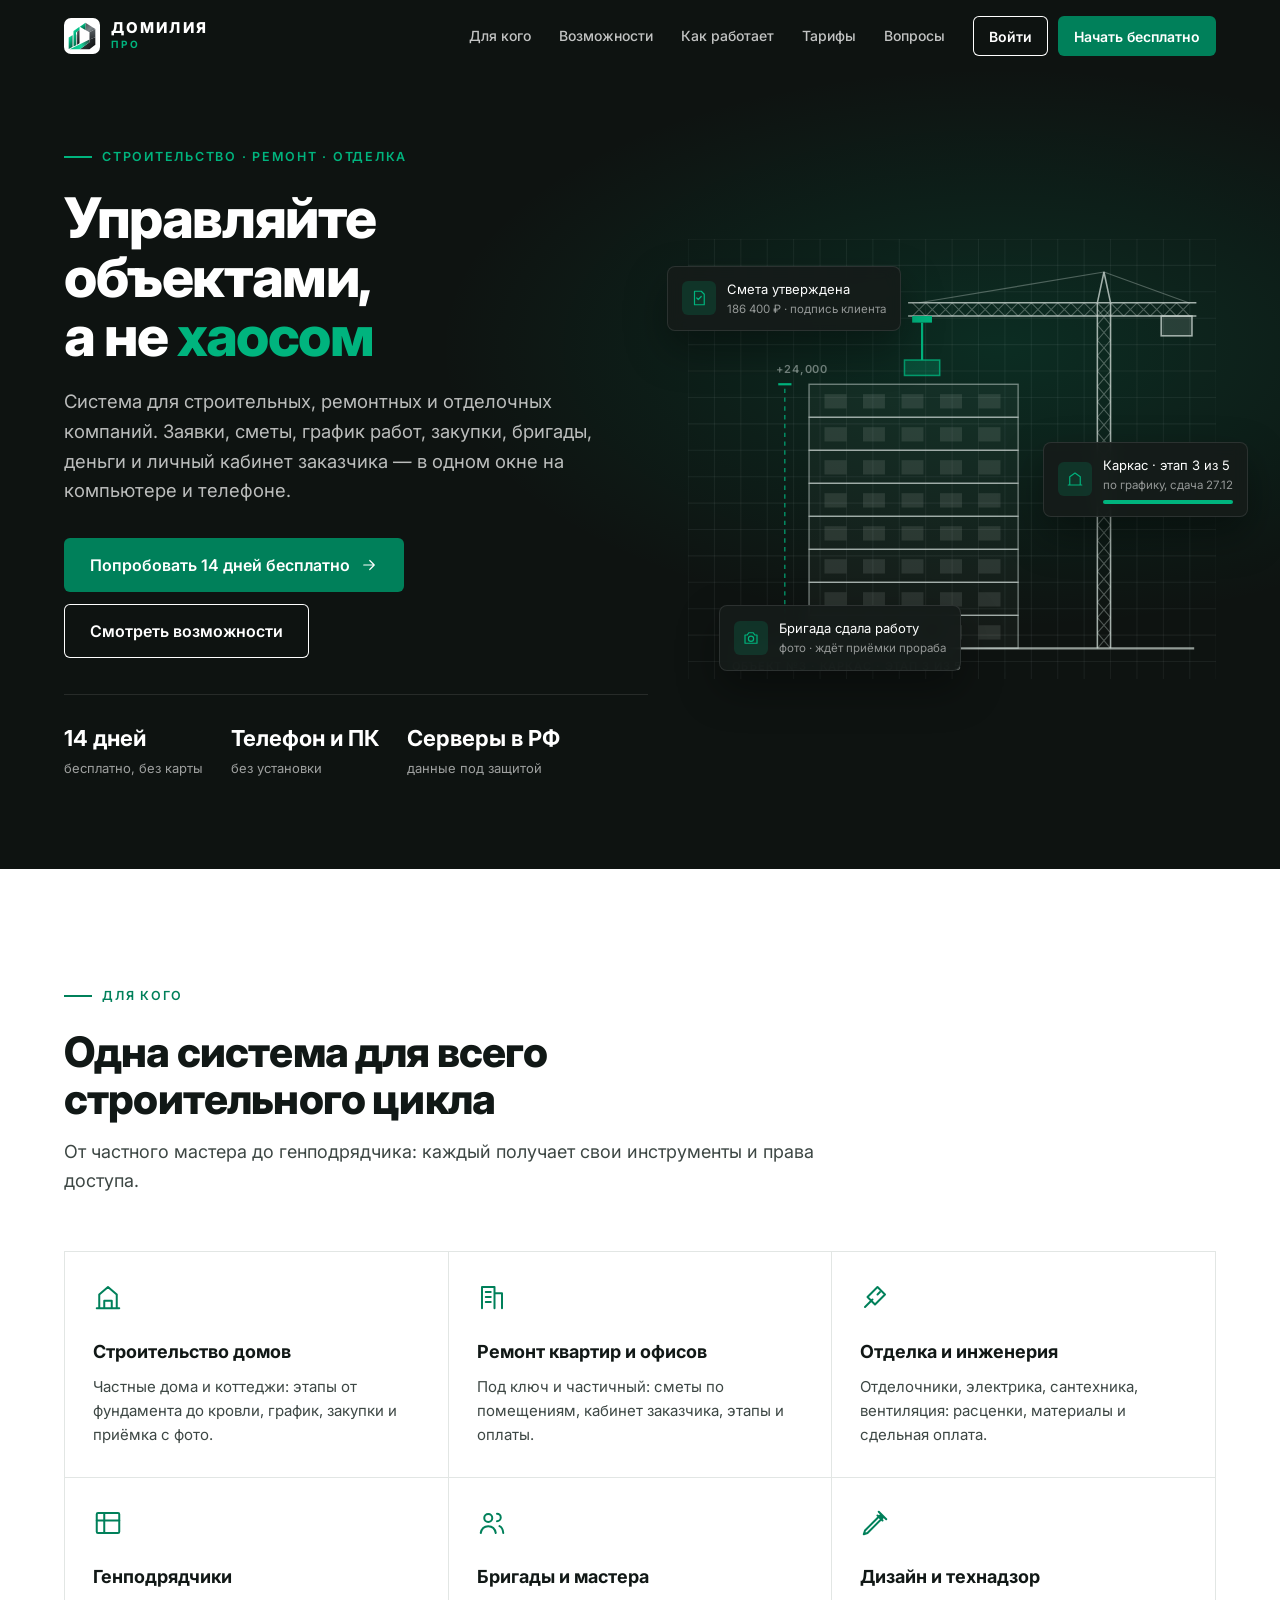
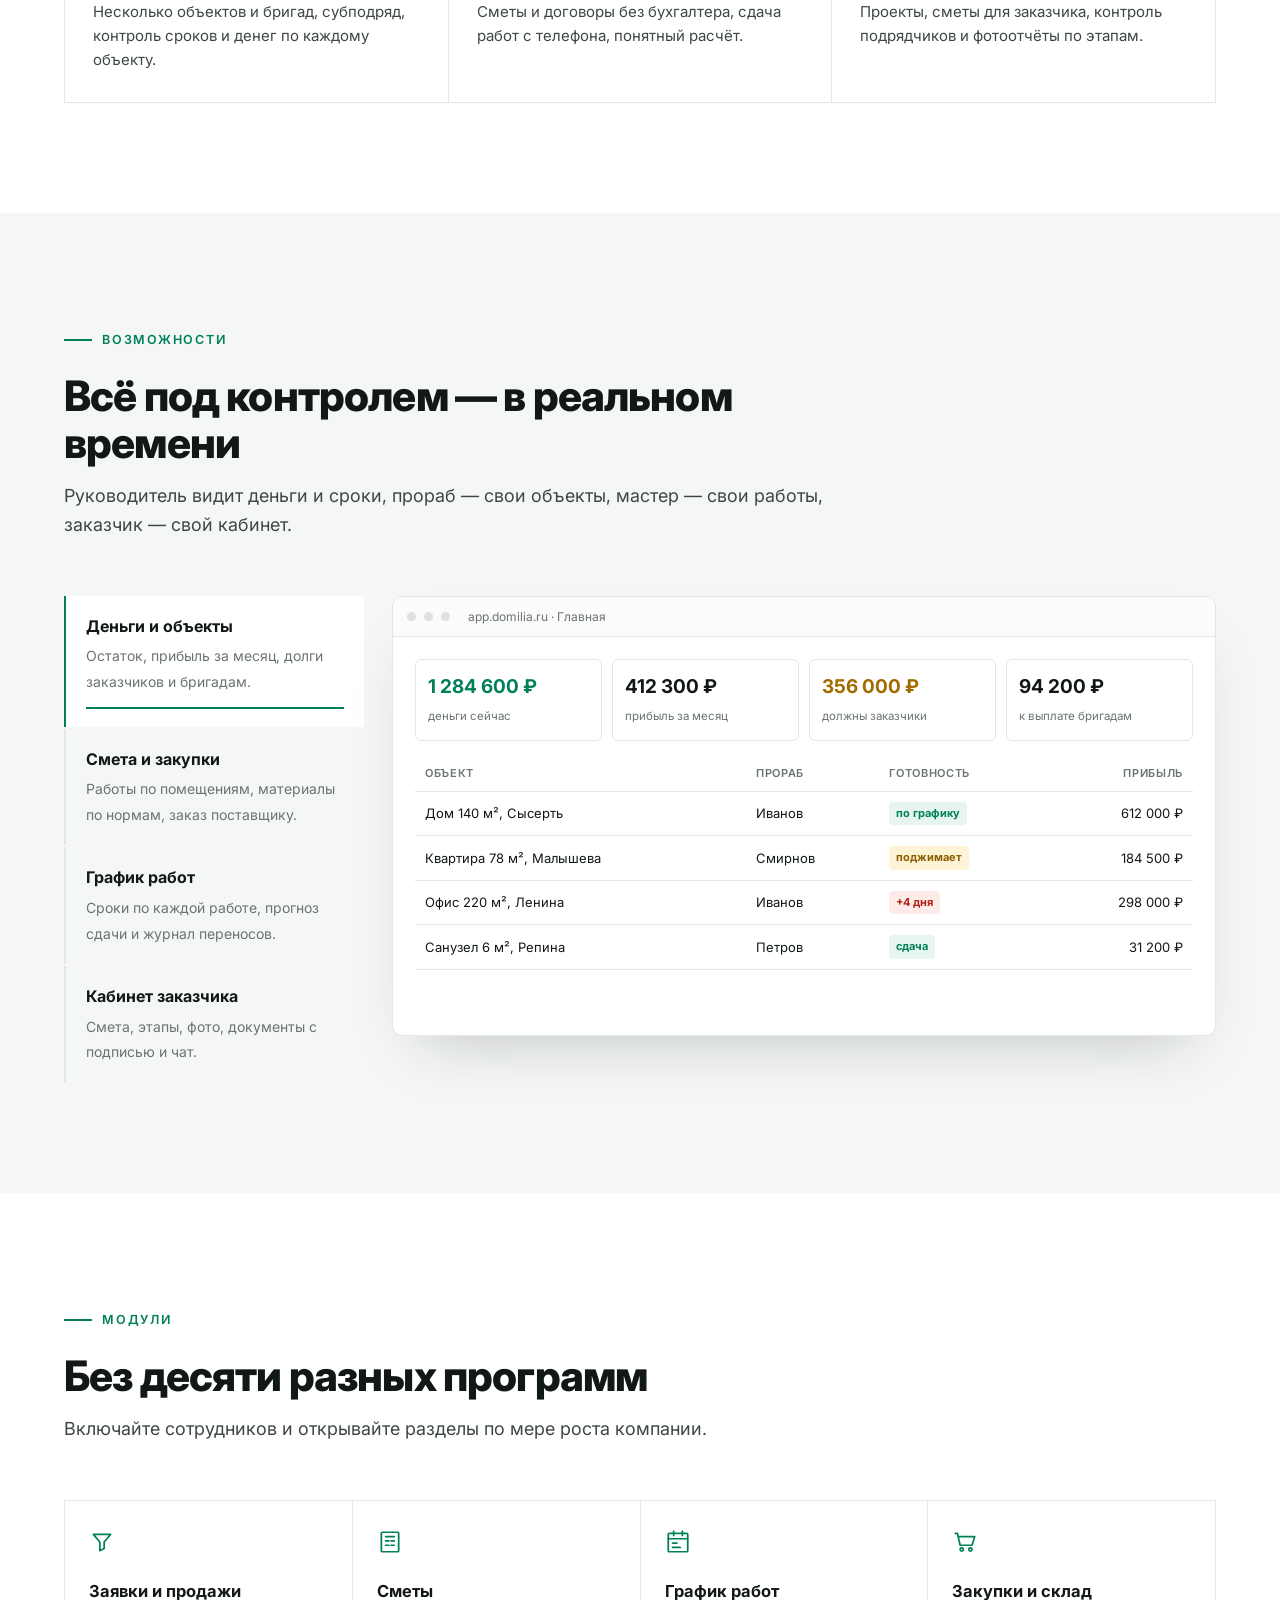
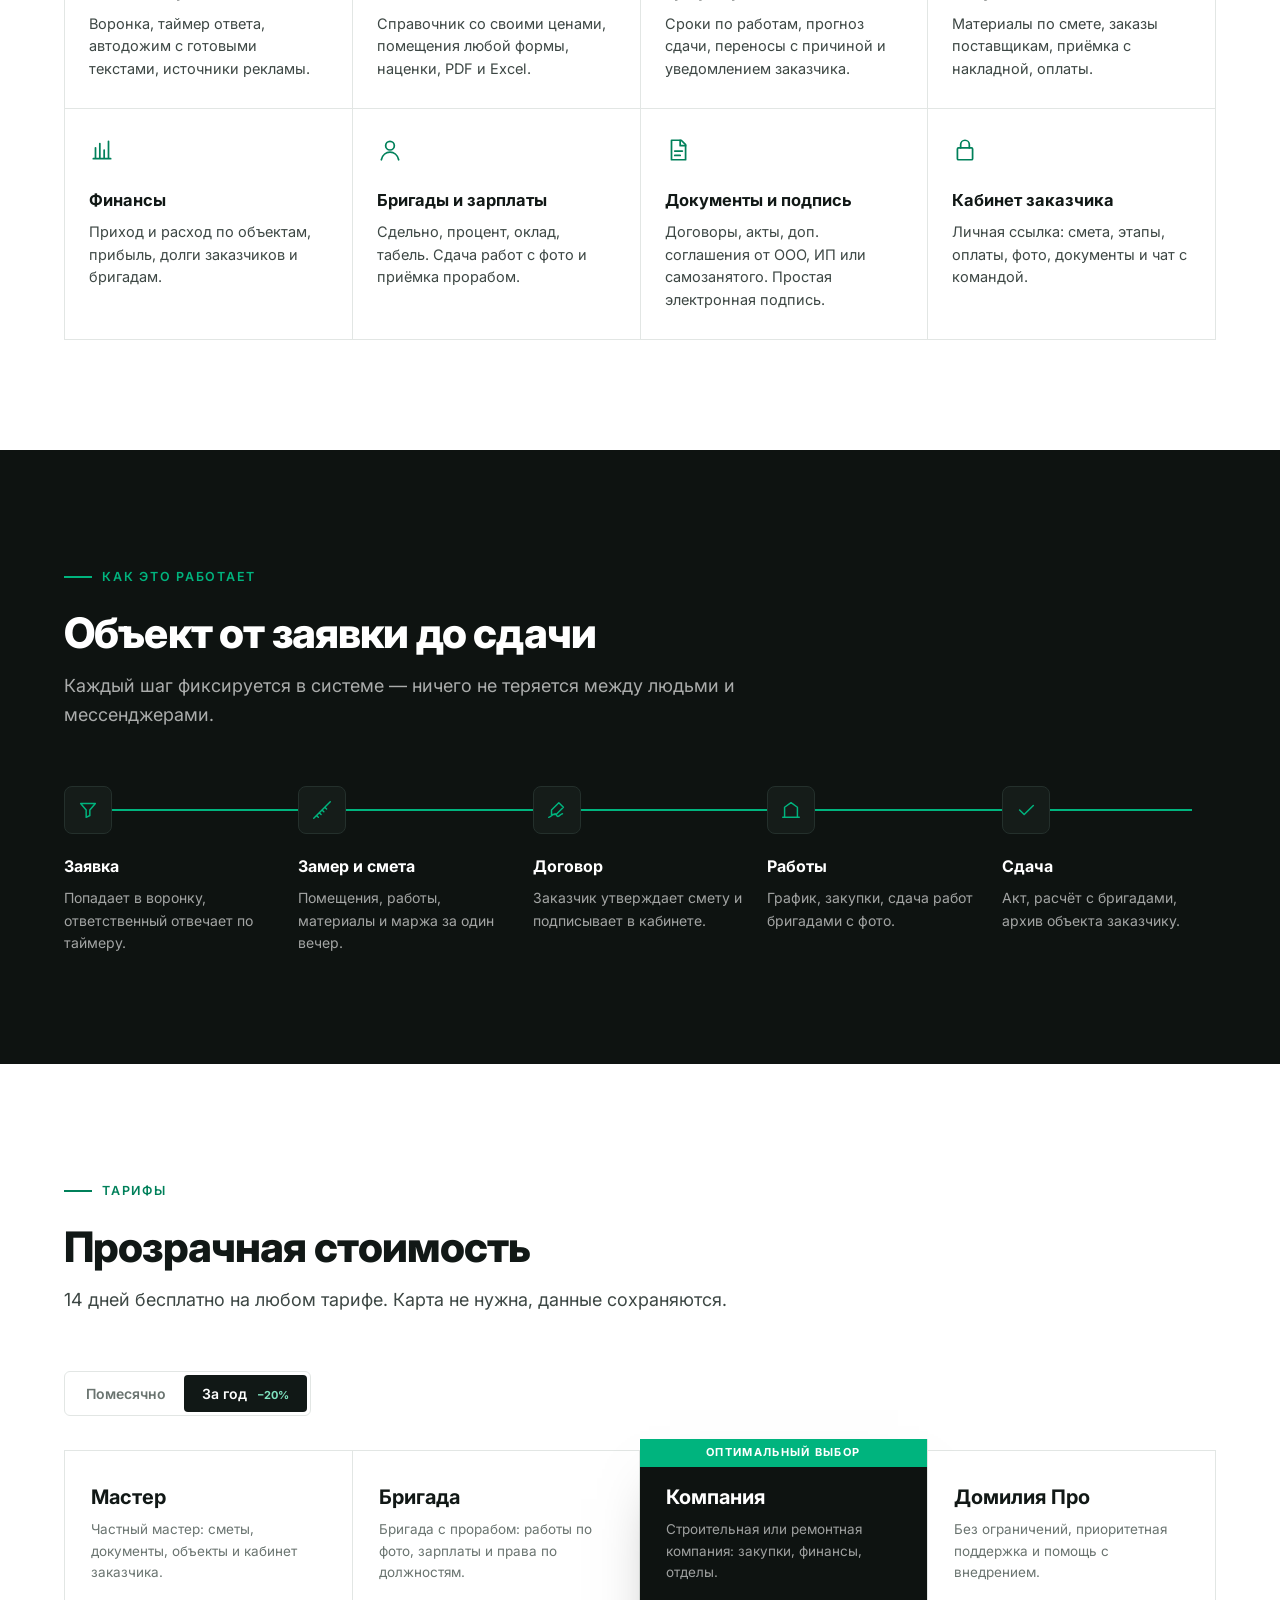
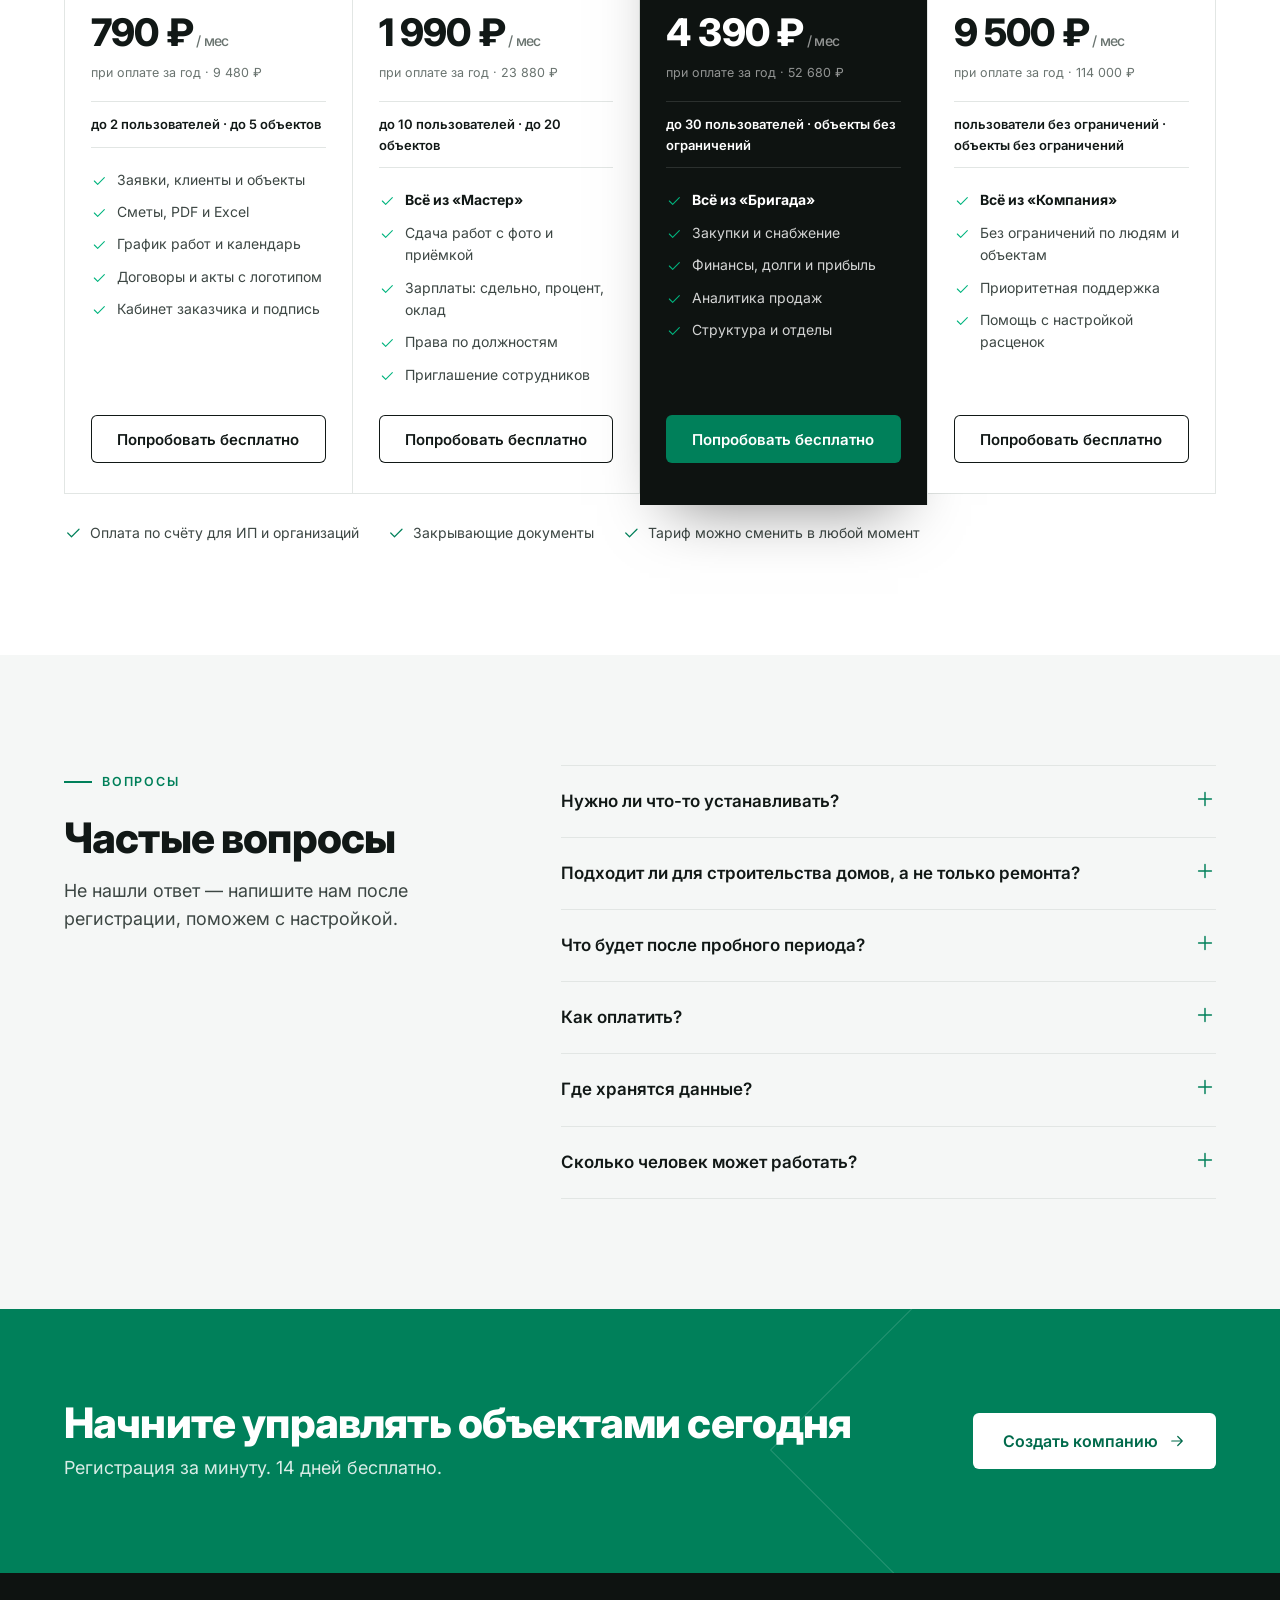
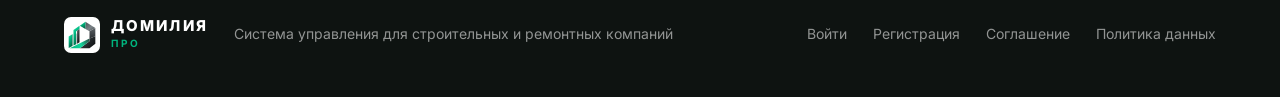
==== commit fbc07634: "Строгий профессиональный стиль: новый сайт с анимацией стройки, вход и регистрация под телефон, икон" ====
--- a/index.html
+++ b/index.html
@@ -2,154 +2,243 @@
 <html lang="ru">
 <head>
 <meta charset="utf-8">
-<meta name="viewport" content="width=device-width, initial-scale=1">
-<title>Домилия Про — программа для ремонтных компаний и бригад</title>
-<meta name="description" content="Заявки, сметы, объекты, мастера, зарплаты, закупки, график работ и кабинет заказчика в одной программе. 14 дней бесплатно, без банковской карты.">
+<meta name="viewport" content="width=device-width, initial-scale=1, viewport-fit=cover">
+<title>Домилия Про — система управления для строительных и ремонтных компаний</title>
+<meta name="description" content="Заявки, сметы, объекты, график работ, закупки, бригады и зарплаты, финансы и личный кабинет заказчика. Для строительных, ремонтных и отделочных компаний. 14 дней бесплатно.">
+<meta name="theme-color" content="#0E1311">
 <link rel="icon" href="data:image/svg+xml,%3Csvg%20xmlns%3D%22http%3A%2F%2Fwww.w3.org%2F2000%2Fsvg%22%20viewBox%3D%2230%2026%20418%20415%22%3E%3Cdefs%3E%3ClinearGradient%20id%3D%22gG%22%20x1%3D%220%22%20y1%3D%220%22%20x2%3D%220.35%22%20y2%3D%221%22%3E%3Cstop%20offset%3D%220%22%20stop-color%3D%22%231FE6AA%22%2F%3E%3Cstop%20offset%3D%22.45%22%20stop-color%3D%22%2300B47E%22%2F%3E%3Cstop%20offset%3D%221%22%20stop-color%3D%22%23006C4C%22%2F%3E%3C%2FlinearGradient%3E%3ClinearGradient%20id%3D%22gBand%22%20x1%3D%2255%22%20y1%3D%22432%22%20x2%3D%22351%22%20y2%3D%22300%22%20gradientUnits%3D%22userSpaceOnUse%22%3E%3Cstop%20offset%3D%220%22%20stop-color%3D%22%2300B47E%22%2F%3E%3Cstop%20offset%3D%22.55%22%20stop-color%3D%22%2314D69C%22%2F%3E%3Cstop%20offset%3D%221%22%20stop-color%3D%22%232A4A42%22%2F%3E%3C%2FlinearGradient%3E%3ClinearGradient%20id%3D%22gRoof%22%20x1%3D%22290%22%20y1%3D%2236%22%20x2%3D%22400%22%20y2%3D%22160%22%20gradientUnits%3D%22userSpaceOnUse%22%3E%3Cstop%20offset%3D%220%22%20stop-color%3D%22%234A4F53%22%2F%3E%3Cstop%20offset%3D%22.7%22%20stop-color%3D%22%237C8488%22%2F%3E%3Cstop%20offset%3D%221%22%20stop-color%3D%22%235C6367%22%2F%3E%3C%2FlinearGradient%3E%3ClinearGradient%20id%3D%22gSide%22%20x1%3D%220%22%20y1%3D%220%22%20x2%3D%220%22%20y2%3D%221%22%3E%3Cstop%20offset%3D%220%22%20stop-color%3D%22%235A6064%22%2F%3E%3Cstop%20offset%3D%221%22%20stop-color%3D%22%232B2F32%22%2F%3E%3C%2FlinearGradient%3E%3ClinearGradient%20id%3D%22gLow%22%20x1%3D%22230%22%20y1%3D%22300%22%20x2%3D%22420%22%20y2%3D%22430%22%20gradientUnits%3D%22userSpaceOnUse%22%3E%3Cstop%20offset%3D%220%22%20stop-color%3D%22%233A4044%22%2F%3E%3Cstop%20offset%3D%221%22%20stop-color%3D%22%230E1011%22%2F%3E%3C%2FlinearGradient%3E%3ClinearGradient%20id%3D%22gLeg%22%20x1%3D%220%22%20y1%3D%220%22%20x2%3D%220%22%20y2%3D%221%22%3E%3Cstop%20offset%3D%220%22%20stop-color%3D%22%234C5357%22%2F%3E%3Cstop%20offset%3D%221%22%20stop-color%3D%22%2316191B%22%2F%3E%3C%2FlinearGradient%3E%3C%2Fdefs%3E%3Cpath%20fill%3D%22url(%23gLow)%22%20d%3D%22M208%2C431%20L351%2C328%20L351%2C286%20L438%2C252%20L438%2C363%20L351%2C431%20Z%22%2F%3E%3Cpath%20fill%3D%22url(%23gSide)%22%20d%3D%22M351%2C179%20L438%2C129%20L438%2C252%20L351%2C286%20Z%22%2F%3E%3Cpath%20fill%3D%22url(%23gRoof)%22%20d%3D%22M290%2C36%20L438%2C129%20L351%2C179%20L290%2C143%20Z%22%2F%3E%3Cpath%20fill%3D%22url(%23gG)%22%20d%3D%22M208%2C94%20L290%2C36%20L290%2C143%20Z%22%2F%3E%3Cpath%20fill%3D%22url(%23gBand)%22%20d%3D%22M55%2C432%20L351%2C286%20L351%2C328%20L208%2C431%20Z%22%2F%3E%3Cpath%20fill%3D%22url(%23gG)%22%20d%3D%22M202%2C94%20L112%2C159%20L112%2C390%20L150%2C370%20L150%2C182%20L202%2C145%20Z%22%2F%3E%3Cpath%20fill%3D%22url(%23gLeg)%22%20d%3D%22M202%2C145%20L166%2C170%20L166%2C363%20L202%2C343%20Z%22%2F%3E%3Cpath%20fill%3D%22%230C3A2B%22%20d%3D%22M150%2C214%20L154%2C212%20L154%2C368%20L150%2C370%20Z%22%2F%3E%3Cpath%20fill%3D%22url(%23gG)%22%20d%3D%22M95%2C221%20L40%2C257%20L40%2C427%20L95%2C398%20Z%22%2F%3E%3Cpath%20fill%3D%22%230C3A2B%22%20d%3D%22M95%2C221%20L99%2C226%20L99%2C396%20L95%2C398%20Z%22%2F%3E%3C%2Fsvg%3E%0A">
-<link href="https://fonts.googleapis.com/css2?family=Montserrat:wght@500;600;700;800&display=swap" rel="stylesheet">
+<link rel="preconnect" href="https://fonts.googleapis.com"><link href="https://fonts.googleapis.com/css2?family=Inter:wght@400;500;600;700;800&display=swap" rel="stylesheet">
 <script>
-/* уже работаете в приложении — сразу внутрь; ссылки-приглашения тоже ведут в приложение */
-(function(){ var h = location.hash || ''; var t = null; try { t = JSON.parse(localStorage.getItem('dproSRV') || '{}').token; } catch(e){}
-  if (/^#(join:|signup|login)/.test(h) || (t && !/^#(site|pricing|features|faq|how|who)/.test(h) && !/[?&]site/.test(location.search))) location.replace('app.html' + h); })();
+(function(){ var h = location.hash || '', t = null; try { t = JSON.parse(localStorage.getItem('dproSRV') || '{}').token; } catch(e){}
+  if (/^#(join:|signup|login)/.test(h) || (t && !h && !/[?&]site/.test(location.search))) location.replace('app.html' + h); })();
 </script>
 <style>
-:root{--ink:#16191B;--ink2:#3C4447;--muted:#5E666A;--line:#E3E6E5;--bg:#F4F6F5;--g:#00B47E;--g2:#007A55;--gl:#E6F6F0;--dark:#111614}
-*{box-sizing:border-box}html{scroll-behavior:smooth}body{margin:0;font:500 16px/1.55 Montserrat,-apple-system,Segoe UI,Roboto,Arial,sans-serif;color:var(--ink);background:#fff}
-a{color:inherit}.w{max-width:1160px;margin:0 auto;padding:0 20px}
-.hd{position:sticky;top:0;z-index:10;background:rgba(255,255,255,.92);backdrop-filter:blur(10px);border-bottom:1px solid var(--line)}.hd .w{display:flex;align-items:center;gap:22px;height:68px}
-.lg{display:flex;align-items:center;gap:10px;text-decoration:none}.lg .mk{width:38px;height:38px}.lg .mk svg{width:100%;height:100%}.lg b{font-size:17px;letter-spacing:.08em}.lg small{display:block;font-size:10px;letter-spacing:.3em;color:var(--g2);font-weight:800}
-.nv{display:flex;gap:22px;margin-left:auto}.nv a{text-decoration:none;font-weight:600;font-size:14px;color:var(--ink2)}.nv a:hover{color:var(--g2)}
-.btn{display:inline-flex;align-items:center;justify-content:center;gap:8px;background:var(--g2);color:#fff;text-decoration:none;font-weight:700;font-size:15px;padding:13px 22px;border-radius:12px;border:0;cursor:pointer;font-family:inherit;white-space:nowrap}.btn:hover{background:#006748}.btn.l{background:#fff;color:var(--ink);box-shadow:inset 0 0 0 1.5px var(--line)}.btn.l:hover{box-shadow:inset 0 0 0 1.5px var(--g)}.btn.big{padding:16px 28px;font-size:16px}
-.mn{display:none;background:none;border:0;font-size:26px;cursor:pointer}
-.hero{background:radial-gradient(1200px 500px at 85% -10%,#E3F7EF,transparent),#fff;padding:70px 0 60px}.hero .w{display:grid;grid-template-columns:1.1fr .9fr;gap:50px;align-items:center}
-.tag{display:inline-block;background:var(--gl);color:var(--g2);font-weight:700;font-size:13px;padding:6px 12px;border-radius:99px;margin-bottom:16px}
-h1{font-size:46px;line-height:1.12;margin:0 0 18px;letter-spacing:-.01em}h1 span{color:var(--g2)}.lead{font-size:18px;color:var(--ink2);margin:0 0 26px}
-.ctas{display:flex;gap:12px;flex-wrap:wrap}.bul{display:flex;gap:18px;flex-wrap:wrap;margin-top:20px;font-size:13.5px;color:var(--muted);font-weight:600}.bul span::before{content:'✓ ';color:var(--g)}
-.mock{background:#fff;border-radius:22px;box-shadow:0 30px 70px -20px rgba(0,60,40,.25),0 0 0 1px var(--line);padding:22px}.mock h4{margin:0 0 4px;font-size:14px;color:var(--muted);font-weight:600}.mock .big{font-size:30px;font-weight:800}.mock .big em{font-style:normal;color:var(--g2);font-size:18px}
-.mi{display:flex;align-items:center;gap:10px;padding:11px 12px;border-radius:12px;background:var(--bg);margin-top:10px;font-size:14px;font-weight:600}.mi i{font-style:normal;font-size:11px;font-weight:800;padding:3px 8px;border-radius:99px;background:var(--gl);color:var(--g2);margin-left:auto;white-space:nowrap}.mi i.y{background:#FFF4D6;color:#8A6100}.bar{height:8px;background:#E8ECEA;border-radius:9px;overflow:hidden;margin-top:8px}.bar b{display:block;height:100%;width:62%;background:var(--g)}
-.chat{margin-top:14px;background:var(--gl);border-radius:14px 14px 14px 4px;padding:10px 12px;font-size:13.5px}.chat small{display:block;color:var(--muted);font-size:11px}
-section{padding:80px 0}.sec-h{text-align:center;max-width:720px;margin:0 auto 44px}.sec-h h2{font-size:34px;line-height:1.2;margin:0 0 12px}.sec-h p{color:var(--ink2);margin:0;font-size:17px}
-.pain{background:var(--bg)}.pg{display:grid;grid-template-columns:repeat(3,1fr);gap:14px}.pg div{background:#fff;border-radius:16px;padding:18px 20px;font-weight:600;color:var(--ink2)}.pg div::before{content:'✕';color:#D9534F;font-weight:800;margin-right:10px}
-.fg{display:grid;grid-template-columns:repeat(3,1fr);gap:18px}.f{border:1px solid var(--line);border-radius:18px;padding:24px;transition:.2s}.f:hover{border-color:var(--g);box-shadow:0 12px 30px -16px rgba(0,120,80,.35)}.f .ic{width:46px;height:46px;border-radius:12px;background:var(--gl);display:grid;place-items:center;font-size:22px;margin-bottom:14px}.f h3{margin:0 0 8px;font-size:18px}.f p{margin:0;color:var(--ink2);font-size:14.5px}
-.how{background:var(--dark);color:#fff}.how .sec-h p{color:#B9C4C0}.st{display:grid;grid-template-columns:repeat(4,1fr);gap:18px}.st div{background:rgba(255,255,255,.06);border-radius:18px;padding:22px}.st b{display:grid;place-items:center;width:40px;height:40px;border-radius:50%;background:var(--g);font-size:18px;margin-bottom:14px}.st h3{margin:0 0 8px;font-size:17px}.st p{margin:0;color:#B9C4C0;font-size:14.5px}
-.who{display:grid;grid-template-columns:repeat(3,1fr);gap:14px}.who div{background:var(--bg);border-radius:16px;padding:20px}.who h3{margin:0 0 6px;font-size:17px}.who p{margin:0;color:var(--ink2);font-size:14.5px}
-.pricing{background:var(--bg)}.tg{display:flex;justify-content:center;margin-bottom:30px}.tg div{display:inline-flex;background:#fff;border-radius:12px;padding:4px;box-shadow:inset 0 0 0 1px var(--line)}.tg button{border:0;background:none;font:inherit;font-weight:700;font-size:14px;padding:10px 18px;border-radius:9px;cursor:pointer;color:var(--muted)}.tg button.on{background:var(--g2);color:#fff}.tg em{font-style:normal;font-size:11px;background:#FFD84D;color:#5a4500;padding:2px 6px;border-radius:6px;margin-left:6px}
-.pl{display:grid;grid-template-columns:repeat(4,1fr);gap:16px;align-items:stretch}.p{background:#fff;border-radius:20px;padding:24px;display:flex;flex-direction:column;box-shadow:0 0 0 1px var(--line);position:relative}.p.pop{box-shadow:0 0 0 2px var(--g),0 20px 40px -20px rgba(0,120,80,.4)}.p .badge{position:absolute;top:-12px;left:24px;background:var(--g);color:#fff;font-size:12px;font-weight:800;padding:4px 10px;border-radius:99px}
-.p h3{margin:0;font-size:20px}.p .hint{color:var(--muted);font-size:13px;min-height:58px;margin:6px 0 14px}.p .pr{font-size:34px;font-weight:800}.p .pr small{font-size:14px;color:var(--muted);font-weight:600}.p .sub{font-size:12.5px;color:var(--muted);margin-bottom:16px}.p .lim{font-size:13px;font-weight:700;margin-bottom:10px}.p ul{list-style:none;padding:0;margin:0 0 20px;font-size:13.5px;color:var(--ink2);flex:1}.p li{padding:4px 0 4px 22px;position:relative}.p li::before{content:'✓';position:absolute;left:0;color:var(--g);font-weight:800}.p li.inh{font-weight:700;color:var(--ink)}.p li.inh::before{content:'＋'}
-.faq{max-width:820px;margin:0 auto}.faq details{border-bottom:1px solid var(--line);padding:18px 4px}.faq summary{font-weight:700;font-size:17px;cursor:pointer;list-style:none;display:flex;justify-content:space-between;gap:12px}.faq summary::after{content:'+';color:var(--g2);font-size:24px;line-height:1}.faq details[open] summary::after{content:'−'}.faq p{color:var(--ink2);margin:10px 0 0}
-.final{text-align:center;background:linear-gradient(135deg,#007A55,#00B47E);color:#fff;border-radius:28px;padding:56px 24px;margin:0 20px}.final h2{font-size:34px;margin:0 0 12px}.final p{margin:0 0 26px;opacity:.9;font-size:17px}.final .btn{background:#fff;color:var(--g2)}
-.ft{padding:40px 0;color:var(--muted);font-size:14px}.ft .w{display:flex;gap:20px;flex-wrap:wrap;align-items:center}.ft a{color:var(--muted)}.ft .sp{flex:1}
-@media (max-width:980px){.hero .w{grid-template-columns:1fr}.fg,.pg,.who{grid-template-columns:1fr 1fr}.st,.pl{grid-template-columns:1fr 1fr}h1{font-size:36px}}
-@media (max-width:640px){.nv{display:none;position:absolute;top:68px;left:0;right:0;background:#fff;flex-direction:column;padding:16px 20px;border-bottom:1px solid var(--line)}.nv.open{display:flex}.mn{display:block;margin-left:auto}.hd .btn.l{display:none}.fg,.pg,.who,.st,.pl{grid-template-columns:1fr}h1{font-size:30px}.sec-h h2{font-size:27px}section{padding:56px 0}.hd .btn{padding:10px 14px;font-size:14px}}
+:root{--ink:#111816;--ink2:#3D4744;--mut:#6A7470;--line:#E2E6E4;--bg:#F5F7F6;--g:#00B47E;--g2:#00805A;--g3:#006A4B;--gl:#E7F5EF;--dk:#0E1311;--dk2:#151C19;--dkl:#24302C;--r:6px}
+*{box-sizing:border-box}html{scroll-behavior:smooth;-webkit-text-size-adjust:100%}body{margin:0;font:400 16px/1.6 Inter,-apple-system,Segoe UI,Roboto,Arial,sans-serif;color:var(--ink);background:#fff;-webkit-font-smoothing:antialiased}
+a{color:inherit;text-decoration:none}.w{max-width:1200px;margin:0 auto;padding:0 24px}
+svg.i{width:22px;height:22px;fill:none;stroke:currentColor;stroke-width:1.6;stroke-linecap:round;stroke-linejoin:round;flex:none}
+.btn{display:inline-flex;align-items:center;justify-content:center;gap:10px;height:48px;padding:0 22px;border-radius:var(--r);background:var(--g2);color:#fff;font:600 15px Inter,sans-serif;border:0;cursor:pointer;white-space:nowrap;transition:background .15s,transform .15s}.btn:hover{background:var(--g3)}.btn:active{transform:translateY(1px)}
+.btn.o{background:transparent;color:inherit;box-shadow:inset 0 0 0 1px currentColor}.btn.o:hover{background:rgba(127,127,127,.08)}.btn.s{height:40px;padding:0 16px;font-size:14px}.btn svg.i{width:18px;height:18px}
+/* шапка */
+.hd{position:fixed;top:0;left:0;right:0;z-index:20;transition:background .2s,border-color .2s;border-bottom:1px solid transparent;color:#fff}.hd.sc{background:rgba(14,19,17,.92);backdrop-filter:blur(12px);border-color:rgba(255,255,255,.08)}
+.hd .w{display:flex;align-items:center;gap:28px;height:72px}.lg{display:flex;align-items:center;gap:11px}.lg .mk{width:36px;height:36px;background:#fff;border-radius:7px;padding:4px}.lg .mk svg{width:100%;height:100%;display:block}.lg b{display:block;font-weight:800;letter-spacing:.14em;font-size:15px;line-height:1.1}.lg small{display:block;font-size:10px;letter-spacing:.32em;color:var(--g);font-weight:700}
+.nv{display:flex;gap:28px;margin-left:auto}.nv a{font-size:14px;font-weight:500;color:rgba(255,255,255,.75);transition:color .15s}.nv a:hover{color:#fff}.hd .act{display:flex;gap:10px}.mn{display:none;margin-left:auto;background:none;border:0;color:#fff;padding:8px;cursor:pointer}
+/* первый экран */
+.hero{background:var(--dk);color:#fff;padding:140px 0 90px;position:relative;overflow:hidden}
+.hero::before{content:'';position:absolute;inset:0;background:radial-gradient(800px 400px at 78% 40%,rgba(0,180,126,.16),transparent 70%)}
+.hero .w{position:relative;display:grid;grid-template-columns:1.05fr .95fr;gap:40px;align-items:center}
+.eyebrow{display:inline-flex;align-items:center;gap:10px;font-size:12.5px;font-weight:600;letter-spacing:.14em;text-transform:uppercase;color:var(--g);margin-bottom:22px}.eyebrow::before{content:'';width:28px;height:2px;background:var(--g)}
+h1{font-size:56px;line-height:1.05;letter-spacing:-.025em;margin:0 0 22px;font-weight:800}h1 em{font-style:normal;color:var(--g)}
+.lead{font-size:18.5px;line-height:1.6;color:rgba(255,255,255,.72);margin:0 0 32px;max-width:560px}
+.ctas{display:flex;gap:12px;flex-wrap:wrap}.ctas .btn{height:54px;padding:0 26px;font-size:16px}.ctas .btn.o{color:#fff}
+.facts{display:flex;gap:28px;margin-top:36px;padding-top:26px;border-top:1px solid rgba(255,255,255,.1);flex-wrap:wrap}.facts div{font-size:13px;color:rgba(255,255,255,.6)}.facts b{display:block;font-size:22px;color:#fff;font-weight:700;margin-bottom:2px}
+.scene{position:relative;color:#C9D4CF;aspect-ratio:480/400}.scene .bld{width:100%;height:100%;display:block}
+.fc{position:absolute;background:rgba(21,28,25,.92);border:1px solid rgba(255,255,255,.1);border-radius:8px;padding:12px 14px;font-size:13px;color:#fff;backdrop-filter:blur(8px);box-shadow:0 18px 40px rgba(0,0,0,.35);display:flex;gap:11px;align-items:center;animation:fl 6s ease-in-out infinite;min-width:200px}
+.fc small{display:block;color:rgba(255,255,255,.55);font-size:11.5px}.fc .dt{width:34px;height:34px;border-radius:6px;background:rgba(0,180,126,.16);color:var(--g);display:grid;place-items:center;flex:none}.fc .dt svg.i{width:18px;height:18px}
+.fc.a{top:6%;left:-4%}.fc.b{top:46%;right:-6%;animation-delay:-2s}.fc.c{bottom:2%;left:6%;animation-delay:-4s}
+.fc .pb{height:4px;background:rgba(255,255,255,.12);border-radius:2px;margin-top:6px;overflow:hidden}.fc .pb i{display:block;height:100%;background:var(--g);animation:pb 12s linear infinite}
+@keyframes fl{0%,100%{transform:translateY(0)}50%{transform:translateY(-10px)}}@keyframes pb{0%{width:8%}90%{width:96%}100%{width:96%}}
+/* секции */
+section{padding:110px 0}.sh{max-width:760px;margin-bottom:56px}.sh.c{text-align:center;margin-left:auto;margin-right:auto}.sh .eyebrow{color:var(--g2)}.sh .eyebrow::before{background:var(--g2)}
+h2{font-size:42px;line-height:1.12;letter-spacing:-.02em;margin:0 0 16px;font-weight:800}.sh p{font-size:18px;color:var(--ink2);margin:0}
+/* сегменты */
+.seg{display:grid;grid-template-columns:repeat(3,1fr);border-top:1px solid var(--line);border-left:1px solid var(--line)}.seg div{border-right:1px solid var(--line);border-bottom:1px solid var(--line);padding:30px 28px;transition:background .2s}.seg div:hover{background:var(--bg)}.seg svg.i{width:30px;height:30px;color:var(--g2);margin-bottom:18px}.seg h3{margin:0 0 8px;font-size:18px;font-weight:700}.seg p{margin:0;color:var(--ink2);font-size:15px}
+/* превью продукта */
+.prod{background:var(--bg)}.pv{display:grid;grid-template-columns:300px 1fr;gap:28px;align-items:start}
+.pvt{display:flex;flex-direction:column;gap:2px}.pvt button{all:unset;cursor:pointer;padding:18px 20px;border-left:2px solid var(--line);transition:.2s}.pvt button b{display:block;font-size:16px;font-weight:700;margin-bottom:4px}.pvt button span{font-size:14px;color:var(--mut);line-height:1.5}.pvt button.on{border-color:var(--g2);background:#fff}.pvt button .tb{height:2px;background:var(--line);margin-top:12px;overflow:hidden;display:none}.pvt button.on .tb{display:block}.pvt button.on .tb i{display:block;height:100%;background:var(--g2);animation:tb 6s linear forwards}@keyframes tb{from{width:0}to{width:100%}}
+.scr{background:#fff;border:1px solid var(--line);border-radius:10px;box-shadow:0 30px 60px -30px rgba(10,30,20,.25);overflow:hidden;min-height:440px}
+.scr .tbar{display:flex;align-items:center;gap:8px;padding:10px 14px;border-bottom:1px solid var(--line);background:#FAFBFA}.scr .tbar i{width:9px;height:9px;border-radius:50%;background:#DDE2E0}.scr .tbar span{margin-left:10px;font-size:12px;color:var(--mut)}
+.pane{display:none;padding:22px;animation:pin .4s ease}.pane.on{display:block}@keyframes pin{from{opacity:0;transform:translateY(8px)}}
+.krow{display:grid;grid-template-columns:repeat(4,1fr);gap:10px;margin-bottom:16px}.k{border:1px solid var(--line);border-radius:6px;padding:12px}.k b{display:block;font-size:19px}.k span{font-size:11.5px;color:var(--mut)}.k b.g{color:var(--g2)}.k b.y{color:#A16B00}
+.tbl{width:100%;border-collapse:collapse;font-size:13px}.tbl th{text-align:left;font-size:11px;letter-spacing:.06em;text-transform:uppercase;color:var(--mut);font-weight:600;padding:8px 10px;border-bottom:1px solid var(--line)}.tbl td{padding:10px;border-bottom:1px solid var(--line)}.tbl td.n,.tbl th.n{text-align:right;white-space:nowrap}
+.st{display:inline-block;font-size:11px;font-weight:700;padding:3px 7px;border-radius:4px;background:var(--gl);color:var(--g2)}.st.y{background:#FFF3D6;color:#8A5E00}.st.r{background:#FDEBEA;color:#B42318}
+.gant{display:grid;gap:8px}.gl{display:grid;grid-template-columns:170px 1fr;gap:12px;align-items:center;font-size:13px}.gl div{height:14px;background:var(--bg);border-radius:3px;position:relative}.gl div i{position:absolute;top:0;bottom:0;border-radius:3px;background:var(--g)}.gl div i.d{background:#9FD9C3}.gl div i.l{background:#E5534B}
+.cab{max-width:340px;margin:0 auto;border:1px solid var(--line);border-radius:12px;padding:16px;font-size:13.5px}.cab .ring{display:flex;align-items:center;gap:14px;margin:10px 0 14px}.cab .ring b{font-size:26px}.cab .ln{display:flex;justify-content:space-between;padding:8px 0;border-top:1px solid var(--line)}.cab .bt{display:block;text-align:center;background:var(--g2);color:#fff;border-radius:6px;padding:11px;font-weight:600;margin-top:12px}
+/* модули */
+.mods{display:grid;grid-template-columns:repeat(4,1fr);gap:1px;background:var(--line);border:1px solid var(--line)}.mod{background:#fff;padding:28px 24px;transition:background .2s}.mod:hover{background:var(--bg)}.mod svg.i{color:var(--g2);width:26px;height:26px}.mod h3{font-size:16.5px;margin:16px 0 8px;font-weight:700}.mod p{margin:0;font-size:14.5px;color:var(--ink2);line-height:1.55}
+/* процесс */
+.proc{background:var(--dk);color:#fff}.proc h2{color:#fff}.proc .sh p{color:rgba(255,255,255,.65)}.proc .sh .eyebrow{color:var(--g)}.proc .sh .eyebrow::before{background:var(--g)}
+.flow{position:relative;display:grid;grid-template-columns:repeat(5,1fr);gap:20px}.flow::before{content:'';position:absolute;top:23px;left:24px;right:24px;height:2px;background:rgba(255,255,255,.12)}.flow .ln{position:absolute;top:23px;left:24px;height:2px;background:var(--g);width:0;transition:width 2.4s cubic-bezier(.3,.8,.2,1)}.flow.in .ln{width:calc(100% - 48px)}
+.flow>div{position:relative}.flow .n{width:48px;height:48px;border-radius:8px;background:var(--dk2);border:1px solid var(--dkl);display:grid;place-items:center;color:var(--g);margin-bottom:20px;position:relative;z-index:1}.flow h3{font-size:16px;margin:0 0 8px}.flow p{margin:0;font-size:14px;color:rgba(255,255,255,.62)}
+/* тарифы */
+.tg{display:inline-flex;border:1px solid var(--line);border-radius:var(--r);padding:3px;margin-bottom:34px;background:#fff}.tg button{border:0;background:none;font:600 14px Inter,sans-serif;padding:10px 18px;border-radius:4px;cursor:pointer;color:var(--mut)}.tg button.on{background:var(--ink);color:#fff}.tg em{font-style:normal;font-size:11px;color:var(--g);margin-left:6px;font-weight:700}.tg button.on em{color:#7FE3BF}
+.pl{display:grid;grid-template-columns:repeat(4,1fr);border:1px solid var(--line)}.p{padding:30px 26px;border-right:1px solid var(--line);display:flex;flex-direction:column;position:relative;background:#fff}.p:last-child{border-right:0}.p.pop{background:var(--dk);color:#fff;margin:-12px 0;padding-top:42px;padding-bottom:42px;box-shadow:0 30px 60px -30px rgba(0,0,0,.5)}.p .bdg{position:absolute;top:0;left:0;right:0;background:var(--g);color:#fff;font-size:11px;font-weight:700;letter-spacing:.12em;text-transform:uppercase;text-align:center;padding:5px}
+.p h3{margin:0 0 6px;font-size:20px}.p .hint{color:var(--mut);font-size:13.5px;min-height:62px;margin-bottom:18px}.p.pop .hint{color:rgba(255,255,255,.6)}.p .pr{font-size:38px;font-weight:800;letter-spacing:-.02em}.p .pr small{font-size:14px;font-weight:500;color:var(--mut)}.p.pop .pr small,.p.pop .sub{color:rgba(255,255,255,.55)}.p .sub{font-size:12.5px;color:var(--mut);margin-bottom:18px}
+.p .lim{font-size:13px;font-weight:600;padding:12px 0;border-top:1px solid var(--line);border-bottom:1px solid var(--line);margin-bottom:16px}.p.pop .lim{border-color:rgba(255,255,255,.12)}
+.p ul{list-style:none;margin:0 0 24px;padding:0;font-size:14px;flex:1}.p li{display:flex;gap:10px;padding:5px 0;color:var(--ink2)}.p.pop li{color:rgba(255,255,255,.82)}.p li svg.i{width:16px;height:16px;color:var(--g);margin-top:4px}.p li.inh{font-weight:700;color:inherit}
+.p .btn{width:100%}.p:not(.pop) .btn{background:transparent;color:var(--ink);box-shadow:inset 0 0 0 1px var(--ink)}.p:not(.pop) .btn:hover{background:var(--ink);color:#fff}
+.pnote{display:flex;gap:28px;flex-wrap:wrap;margin-top:28px;font-size:14px;color:var(--ink2)}.pnote span{display:flex;gap:8px;align-items:center}.pnote svg.i{width:18px;height:18px;color:var(--g2)}
+/* вопросы */
+.faq{display:grid;grid-template-columns:.8fr 1.2fr;gap:60px}.qa details{border-top:1px solid var(--line);padding:22px 0}.qa details:last-child{border-bottom:1px solid var(--line)}.qa summary{list-style:none;cursor:pointer;display:flex;justify-content:space-between;gap:20px;font-size:17px;font-weight:600}.qa summary::-webkit-details-marker{display:none}.qa summary svg.i{transition:transform .2s;color:var(--g2)}.qa details[open] summary svg.i{transform:rotate(45deg)}.qa p{margin:12px 0 0;color:var(--ink2)}
+/* финал */
+.cta{background:var(--g2);color:#fff;padding:90px 0;position:relative;overflow:hidden}.cta::after{content:'';position:absolute;right:-120px;top:-120px;width:520px;height:520px;border:1px solid rgba(255,255,255,.15);transform:rotate(45deg)}.cta .w{display:flex;align-items:center;justify-content:space-between;gap:30px;flex-wrap:wrap;position:relative;z-index:1}.cta h2{color:#fff;margin:0 0 8px}.cta p{margin:0;opacity:.85;font-size:18px}.cta .btn{background:#fff;color:var(--g3);height:56px;padding:0 30px;font-size:16px}.cta .btn:hover{background:#EFFFF8}
+.ft{background:var(--dk);color:rgba(255,255,255,.55);padding:44px 0;font-size:14px}.ft .w{display:flex;gap:26px;flex-wrap:wrap;align-items:center}.ft .lg{color:#fff}.ft .sp{flex:1}.ft a:hover{color:#fff}
+/* появление при прокрутке */
+.rv{opacity:0;transform:translateY(24px);transition:opacity .8s ease,transform .8s cubic-bezier(.2,.8,.2,1)}.rv.in{opacity:1;transform:none}.rv.d1{transition-delay:.1s}.rv.d2{transition-delay:.2s}.rv.d3{transition-delay:.3s}
+@media (prefers-reduced-motion:reduce){.rv{opacity:1;transform:none;transition:none}.fc{animation:none}}
+/* адаптив */
+@media (max-width:1080px){.hero .w{grid-template-columns:1fr}.scene{max-width:560px;margin:10px auto 0;width:100%}.mods{grid-template-columns:repeat(2,1fr)}.pl{grid-template-columns:repeat(2,1fr)}.p:nth-child(2){border-right:0}.p:nth-child(-n+2){border-bottom:1px solid var(--line)}.p.pop{margin:0}.pv{grid-template-columns:1fr}.pvt{flex-direction:row;overflow-x:auto}.pvt button{border-left:0;border-bottom:2px solid var(--line);min-width:220px}.faq{grid-template-columns:1fr;gap:20px}}
+@media (max-width:760px){.w{padding:0 18px}.nv,.hd .act{display:none}.mn{display:block}.hd.open{background:var(--dk)}.hd.open .nv{display:flex;position:absolute;top:72px;left:0;right:0;flex-direction:column;gap:0;background:var(--dk);padding:8px 18px 18px;border-bottom:1px solid rgba(255,255,255,.1)}.hd.open .nv a{padding:14px 0;border-bottom:1px solid rgba(255,255,255,.07);font-size:16px}.hd.open .nv .mact{display:flex}
+  .hero{padding:108px 0 64px}h1{font-size:38px}.lead{font-size:16.5px}.ctas .btn{width:100%}.facts{gap:20px}.facts b{font-size:19px}
+  .fc{min-width:0;padding:9px 11px;font-size:12px}.fc .dt{width:28px;height:28px}.fc.a{left:0;top:2%}.fc.b{right:0}.fc.c{left:2%}
+  section{padding:72px 0}h2{font-size:30px}.sh{margin-bottom:36px}.sh p{font-size:16px}
+  .seg{grid-template-columns:1fr}.mods{grid-template-columns:1fr}.krow{grid-template-columns:repeat(2,1fr)}.gl{grid-template-columns:110px 1fr}.pane{padding:16px}
+  .flow{grid-template-columns:1fr;gap:26px}.flow::before,.flow .ln{left:23px;right:auto;top:24px;bottom:24px;width:2px;height:auto}.flow .ln{height:0;transition:height 2.4s}.flow.in .ln{width:2px;height:calc(100% - 48px)}.flow>div{display:grid;grid-template-columns:48px 1fr;gap:16px}.flow .n{margin:0}
+  .pl{grid-template-columns:1fr}.p{border-right:0;border-bottom:1px solid var(--line)}.cta{padding:64px 0}.cta .btn{width:100%}}
+.mact{display:none;gap:10px;padding-top:14px}.mact .btn{flex:1}
 </style>
 </head>
 <body>
-<header class="hd"><div class="w">
-  <a class="lg" href="#"><span class="mk"><svg xmlns="http://www.w3.org/2000/svg" viewBox="30 26 418 415"><defs><linearGradient id="gG" x1="0" y1="0" x2="0.35" y2="1"><stop offset="0" stop-color="#1FE6AA"/><stop offset=".45" stop-color="#00B47E"/><stop offset="1" stop-color="#006C4C"/></linearGradient><linearGradient id="gBand" x1="55" y1="432" x2="351" y2="300" gradientUnits="userSpaceOnUse"><stop offset="0" stop-color="#00B47E"/><stop offset=".55" stop-color="#14D69C"/><stop offset="1" stop-color="#2A4A42"/></linearGradient><linearGradient id="gRoof" x1="290" y1="36" x2="400" y2="160" gradientUnits="userSpaceOnUse"><stop offset="0" stop-color="#4A4F53"/><stop offset=".7" stop-color="#7C8488"/><stop offset="1" stop-color="#5C6367"/></linearGradient><linearGradient id="gSide" x1="0" y1="0" x2="0" y2="1"><stop offset="0" stop-color="#5A6064"/><stop offset="1" stop-color="#2B2F32"/></linearGradient><linearGradient id="gLow" x1="230" y1="300" x2="420" y2="430" gradientUnits="userSpaceOnUse"><stop offset="0" stop-color="#3A4044"/><stop offset="1" stop-color="#0E1011"/></linearGradient><linearGradient id="gLeg" x1="0" y1="0" x2="0" y2="1"><stop offset="0" stop-color="#4C5357"/><stop offset="1" stop-color="#16191B"/></linearGradient></defs><path fill="url(#gLow)" d="M208,431 L351,328 L351,286 L438,252 L438,363 L351,431 Z"/><path fill="url(#gSide)" d="M351,179 L438,129 L438,252 L351,286 Z"/><path fill="url(#gRoof)" d="M290,36 L438,129 L351,179 L290,143 Z"/><path fill="url(#gG)" d="M208,94 L290,36 L290,143 Z"/><path fill="url(#gBand)" d="M55,432 L351,286 L351,328 L208,431 Z"/><path fill="url(#gG)" d="M202,94 L112,159 L112,390 L150,370 L150,182 L202,145 Z"/><path fill="url(#gLeg)" d="M202,145 L166,170 L166,363 L202,343 Z"/><path fill="#0C3A2B" d="M150,214 L154,212 L154,368 L150,370 Z"/><path fill="url(#gG)" d="M95,221 L40,257 L40,427 L95,398 Z"/><path fill="#0C3A2B" d="M95,221 L99,226 L99,396 L95,398 Z"/></svg>
+<header class="hd" id="hd"><div class="w">
+  <a class="lg" href="#top"><span class="mk"><svg xmlns="http://www.w3.org/2000/svg" viewBox="30 26 418 415"><defs><linearGradient id="gG" x1="0" y1="0" x2="0.35" y2="1"><stop offset="0" stop-color="#1FE6AA"/><stop offset=".45" stop-color="#00B47E"/><stop offset="1" stop-color="#006C4C"/></linearGradient><linearGradient id="gBand" x1="55" y1="432" x2="351" y2="300" gradientUnits="userSpaceOnUse"><stop offset="0" stop-color="#00B47E"/><stop offset=".55" stop-color="#14D69C"/><stop offset="1" stop-color="#2A4A42"/></linearGradient><linearGradient id="gRoof" x1="290" y1="36" x2="400" y2="160" gradientUnits="userSpaceOnUse"><stop offset="0" stop-color="#4A4F53"/><stop offset=".7" stop-color="#7C8488"/><stop offset="1" stop-color="#5C6367"/></linearGradient><linearGradient id="gSide" x1="0" y1="0" x2="0" y2="1"><stop offset="0" stop-color="#5A6064"/><stop offset="1" stop-color="#2B2F32"/></linearGradient><linearGradient id="gLow" x1="230" y1="300" x2="420" y2="430" gradientUnits="userSpaceOnUse"><stop offset="0" stop-color="#3A4044"/><stop offset="1" stop-color="#0E1011"/></linearGradient><linearGradient id="gLeg" x1="0" y1="0" x2="0" y2="1"><stop offset="0" stop-color="#4C5357"/><stop offset="1" stop-color="#16191B"/></linearGradient></defs><path fill="url(#gLow)" d="M208,431 L351,328 L351,286 L438,252 L438,363 L351,431 Z"/><path fill="url(#gSide)" d="M351,179 L438,129 L438,252 L351,286 Z"/><path fill="url(#gRoof)" d="M290,36 L438,129 L351,179 L290,143 Z"/><path fill="url(#gG)" d="M208,94 L290,36 L290,143 Z"/><path fill="url(#gBand)" d="M55,432 L351,286 L351,328 L208,431 Z"/><path fill="url(#gG)" d="M202,94 L112,159 L112,390 L150,370 L150,182 L202,145 Z"/><path fill="url(#gLeg)" d="M202,145 L166,170 L166,363 L202,343 Z"/><path fill="#0C3A2B" d="M150,214 L154,212 L154,368 L150,370 Z"/><path fill="url(#gG)" d="M95,221 L40,257 L40,427 L95,398 Z"/><path fill="#0C3A2B" d="M95,221 L99,226 L99,396 L95,398 Z"/></svg>
 </span><span><b>ДОМИЛИЯ</b><small>ПРО</small></span></a>
-  <nav class="nv" id="nv"><a href="#features">Возможности</a><a href="#how">Как это работает</a><a href="#pricing">Тарифы</a><a href="#faq">Вопросы</a></nav>
-  <button class="mn" onclick="document.getElementById('nv').classList.toggle('open')" aria-label="Меню">☰</button>
-  <a class="btn l" href="app.html#login">Войти</a><a class="btn" href="app.html#signup">Попробовать</a>
+  <nav class="nv" id="nv"><a href="#who">Для кого</a><a href="#product">Возможности</a><a href="#process">Как работает</a><a href="#pricing">Тарифы</a><a href="#faq">Вопросы</a><div class="mact"><a class="btn o s" href="app.html#login">Войти</a><a class="btn s" href="app.html#signup">Начать бесплатно</a></div></nav>
+  <div class="act"><a class="btn o s" href="app.html#login">Войти</a><a class="btn s" href="app.html#signup">Начать бесплатно</a></div>
+  <button class="mn" aria-label="Меню" onclick="document.getElementById('hd').classList.toggle('open')"><svg class="i" viewBox="0 0 24 24"><path d="M4 7h16M4 12h16M4 17h16"/></svg></button>
 </div></header>
 
-<div class="hero"><div class="w">
+<div class="hero" id="top"><div class="w">
   <div>
-    <span class="tag">Для бригад, ремонтных компаний и мастеров</span>
-    <h1>Вся ремонтная компания <span>в одной программе</span></h1>
-    <p class="lead">Заявки, сметы, объекты, мастера и зарплаты, закупки, график работ и личный кабинет заказчика. Понятно для всей команды и для клиента — с компьютера и телефона.</p>
-    <div class="ctas"><a class="btn big" href="app.html#signup">Попробовать бесплатно 14 дней</a><a class="btn l big" href="#pricing">Смотреть тарифы</a></div>
-    <div class="bul"><span>Без банковской карты</span><span>Работает на телефоне</span><span>Данные не пропадут после пробного периода</span></div>
-  </div>
-  <div class="mock">
-    <h4>Прибыль по объекту</h4><div class="big">62 300 ₽ <em>· 33%</em></div>
-    <div class="mi">🏠 Санузел 4 м², ул. Ленина, 10 <i>В работе</i></div><div class="bar"><b></b></div>
-    <div class="mi">📄 Смета утверждена клиентом · 186 400 ₽ <i class="y">ПЭП</i></div>
-    <div class="mi">💰 Аванс 55 920 ₽ получен <i>Оплата</i></div>
-    <div class="mi">📷 Мастер сдал «Укладка плитки» <i class="y">Проверить</i></div>
-    <div class="chat"><small>Заказчик · в личном кабинете</small>Видела фото плитки — очень красиво, спасибо! 👍</div>
+    <div class="eyebrow">Строительство · ремонт · отделка</div>
+    <h1>Управляйте объектами,<br>а&nbsp;не&nbsp;<em>хаосом</em></h1>
+    <p class="lead">Система для строительных, ремонтных и отделочных компаний. Заявки, сметы, график работ, закупки, бригады, деньги и личный кабинет заказчика — в одном окне на компьютере и телефоне.</p>
+    <div class="ctas"><a class="btn" href="app.html#signup">Попробовать 14 дней бесплатно <svg class="i" viewBox="0 0 24 24"><path d="M5 12h14M13 6l6 6-6 6"/></svg></a><a class="btn o" href="#product">Смотреть возможности</a></div>
+    <div class="facts"><div><b>14 дней</b>бесплатно, без карты</div><div><b>Телефон и ПК</b>без установки</div><div><b>Серверы в РФ</b>данные под защитой</div></div>
+  </div>
+  <div class="scene"><svg class="bld" viewBox="0 0 480 400" xmlns="http://www.w3.org/2000/svg" aria-hidden="true"><style>
+.bld{--ln:currentColor;--ac:#00B47E}.bld .gr line{stroke:var(--ln);stroke-opacity:.07}.bld .fs{fill:var(--ln);fill-opacity:.04;stroke:var(--ln);stroke-opacity:.55;stroke-width:1.2}.bld .wn{fill:var(--ln);fill-opacity:.12}
+@keyframes fl0{0%,6.0%{opacity:0;transform:translateY(-14px)}10.0%,90%{opacity:1;transform:none}96%,100%{opacity:0;transform:none}}.fl0{animation:fl0 12s cubic-bezier(.2,.8,.2,1) infinite}@keyframes fl1{0%,14.5%{opacity:0;transform:translateY(-14px)}18.5%,90%{opacity:1;transform:none}96%,100%{opacity:0;transform:none}}.fl1{animation:fl1 12s cubic-bezier(.2,.8,.2,1) infinite}@keyframes fl2{0%,23.0%{opacity:0;transform:translateY(-14px)}27.0%,90%{opacity:1;transform:none}96%,100%{opacity:0;transform:none}}.fl2{animation:fl2 12s cubic-bezier(.2,.8,.2,1) infinite}@keyframes fl3{0%,31.5%{opacity:0;transform:translateY(-14px)}35.5%,90%{opacity:1;transform:none}96%,100%{opacity:0;transform:none}}.fl3{animation:fl3 12s cubic-bezier(.2,.8,.2,1) infinite}@keyframes fl4{0%,40.0%{opacity:0;transform:translateY(-14px)}44.0%,90%{opacity:1;transform:none}96%,100%{opacity:0;transform:none}}.fl4{animation:fl4 12s cubic-bezier(.2,.8,.2,1) infinite}@keyframes fl5{0%,48.5%{opacity:0;transform:translateY(-14px)}52.5%,90%{opacity:1;transform:none}96%,100%{opacity:0;transform:none}}.fl5{animation:fl5 12s cubic-bezier(.2,.8,.2,1) infinite}@keyframes fl6{0%,57.0%{opacity:0;transform:translateY(-14px)}61.0%,90%{opacity:1;transform:none}96%,100%{opacity:0;transform:none}}.fl6{animation:fl6 12s cubic-bezier(.2,.8,.2,1) infinite}@keyframes fl7{0%,65.5%{opacity:0;transform:translateY(-14px)}69.5%,90%{opacity:1;transform:none}96%,100%{opacity:0;transform:none}}.fl7{animation:fl7 12s cubic-bezier(.2,.8,.2,1) infinite}@keyframes wn{0%,30%{fill:var(--ln);fill-opacity:.12}36%,88%{fill:var(--ac);fill-opacity:.85}96%,100%{fill-opacity:.12}}.w0{animation:wn 12s infinite;animation-delay:0.9s}.w1{animation:wn 12s infinite;animation-delay:2.0s}.w2{animation:wn 12s infinite;animation-delay:3.1s}.w3{animation:wn 12s infinite;animation-delay:4.2s}.w4{animation:wn 12s infinite;animation-delay:5.3s}.w5{animation:wn 12s infinite;animation-delay:6.4s}.w6{animation:wn 12s infinite;animation-delay:7.5s}
+.bld .cr{stroke:var(--ln);stroke-opacity:.8;stroke-width:1.4;fill:none}.bld .cr2{stroke:var(--ln);stroke-opacity:.35;stroke-width:1}.bld .ac{stroke:var(--ac);stroke-width:2}.bld .acf{fill:var(--ac)}
+.bld .dim{stroke:var(--ac);stroke-width:1;stroke-dasharray:4 4;fill:none;animation:dm 3s linear infinite}@keyframes dm{to{stroke-dashoffset:-32}}
+.bld .base{stroke:var(--ln);stroke-opacity:.7;stroke-width:2}.bld text{fill:var(--ln);fill-opacity:.55;font:600 10px Inter,Arial,sans-serif;letter-spacing:.08em}
+@media (prefers-reduced-motion:reduce){.bld *{animation:none!important}}
+</style>
+<g class="gr"><line x1="0" y1="0" x2="0" y2="400"/><line x1="24" y1="0" x2="24" y2="400"/><line x1="48" y1="0" x2="48" y2="400"/><line x1="72" y1="0" x2="72" y2="400"/><line x1="96" y1="0" x2="96" y2="400"/><line x1="120" y1="0" x2="120" y2="400"/><line x1="144" y1="0" x2="144" y2="400"/><line x1="168" y1="0" x2="168" y2="400"/><line x1="192" y1="0" x2="192" y2="400"/><line x1="216" y1="0" x2="216" y2="400"/><line x1="240" y1="0" x2="240" y2="400"/><line x1="264" y1="0" x2="264" y2="400"/><line x1="288" y1="0" x2="288" y2="400"/><line x1="312" y1="0" x2="312" y2="400"/><line x1="336" y1="0" x2="336" y2="400"/><line x1="360" y1="0" x2="360" y2="400"/><line x1="384" y1="0" x2="384" y2="400"/><line x1="408" y1="0" x2="408" y2="400"/><line x1="432" y1="0" x2="432" y2="400"/><line x1="456" y1="0" x2="456" y2="400"/><line x1="480" y1="0" x2="480" y2="400"/><line x1="0" y1="0" x2="480" y2="0"/><line x1="0" y1="24" x2="480" y2="24"/><line x1="0" y1="48" x2="480" y2="48"/><line x1="0" y1="72" x2="480" y2="72"/><line x1="0" y1="96" x2="480" y2="96"/><line x1="0" y1="120" x2="480" y2="120"/><line x1="0" y1="144" x2="480" y2="144"/><line x1="0" y1="168" x2="480" y2="168"/><line x1="0" y1="192" x2="480" y2="192"/><line x1="0" y1="216" x2="480" y2="216"/><line x1="0" y1="240" x2="480" y2="240"/><line x1="0" y1="264" x2="480" y2="264"/><line x1="0" y1="288" x2="480" y2="288"/><line x1="0" y1="312" x2="480" y2="312"/><line x1="0" y1="336" x2="480" y2="336"/><line x1="0" y1="360" x2="480" y2="360"/><line x1="0" y1="384" x2="480" y2="384"/></g>
+<line class="base" x1="40" y1="372" x2="460" y2="372"/>
+<g class="fl0"><rect class="fs" x="110" y="342" width="190" height="30"/><rect class="wn w0" x="124" y="351" width="20" height="13"/><rect class="wn w1" x="159" y="351" width="20" height="13"/><rect class="wn w2" x="194" y="351" width="20" height="13"/><rect class="wn w3" x="229" y="351" width="20" height="13"/><rect class="wn w4" x="264" y="351" width="20" height="13"/></g><g class="fl1"><rect class="fs" x="110" y="312" width="190" height="30"/><rect class="wn w5" x="124" y="321" width="20" height="13"/><rect class="wn w6" x="159" y="321" width="20" height="13"/><rect class="wn w0" x="194" y="321" width="20" height="13"/><rect class="wn w1" x="229" y="321" width="20" height="13"/><rect class="wn w2" x="264" y="321" width="20" height="13"/></g><g class="fl2"><rect class="fs" x="110" y="282" width="190" height="30"/><rect class="wn w3" x="124" y="291" width="20" height="13"/><rect class="wn w4" x="159" y="291" width="20" height="13"/><rect class="wn w5" x="194" y="291" width="20" height="13"/><rect class="wn w6" x="229" y="291" width="20" height="13"/><rect class="wn w0" x="264" y="291" width="20" height="13"/></g><g class="fl3"><rect class="fs" x="110" y="252" width="190" height="30"/><rect class="wn w1" x="124" y="261" width="20" height="13"/><rect class="wn w2" x="159" y="261" width="20" height="13"/><rect class="wn w3" x="194" y="261" width="20" height="13"/><rect class="wn w4" x="229" y="261" width="20" height="13"/><rect class="wn w5" x="264" y="261" width="20" height="13"/></g><g class="fl4"><rect class="fs" x="110" y="222" width="190" height="30"/><rect class="wn w6" x="124" y="231" width="20" height="13"/><rect class="wn w0" x="159" y="231" width="20" height="13"/><rect class="wn w1" x="194" y="231" width="20" height="13"/><rect class="wn w2" x="229" y="231" width="20" height="13"/><rect class="wn w3" x="264" y="231" width="20" height="13"/></g><g class="fl5"><rect class="fs" x="110" y="192" width="190" height="30"/><rect class="wn w4" x="124" y="201" width="20" height="13"/><rect class="wn w5" x="159" y="201" width="20" height="13"/><rect class="wn w6" x="194" y="201" width="20" height="13"/><rect class="wn w0" x="229" y="201" width="20" height="13"/><rect class="wn w1" x="264" y="201" width="20" height="13"/></g><g class="fl6"><rect class="fs" x="110" y="162" width="190" height="30"/><rect class="wn w2" x="124" y="171" width="20" height="13"/><rect class="wn w3" x="159" y="171" width="20" height="13"/><rect class="wn w4" x="194" y="171" width="20" height="13"/><rect class="wn w5" x="229" y="171" width="20" height="13"/><rect class="wn w6" x="264" y="171" width="20" height="13"/></g><g class="fl7"><rect class="fs" x="110" y="132" width="190" height="30"/><rect class="wn w0" x="124" y="141" width="20" height="13"/><rect class="wn w1" x="159" y="141" width="20" height="13"/><rect class="wn w2" x="194" y="141" width="20" height="13"/><rect class="wn w3" x="229" y="141" width="20" height="13"/><rect class="wn w4" x="264" y="141" width="20" height="13"/></g>
+<path class="dim" d="M88 372 V132"/><line class="ac" x1="82" y1="372" x2="94" y2="372"/><line class="ac" x1="82" y1="132" x2="94" y2="132"/>
+<text x="80" y="122">+24,000</text>
+<g><path class="cr" d="M372 372 V58 M384 372 V58"/><path class="cr2" d="M372 372 L384 358 M384 372 L372 358"/><path class="cr2" d="M372 358 L384 344 M384 358 L372 344"/><path class="cr2" d="M372 344 L384 330 M384 344 L372 330"/><path class="cr2" d="M372 330 L384 316 M384 330 L372 316"/><path class="cr2" d="M372 316 L384 302 M384 316 L372 302"/><path class="cr2" d="M372 302 L384 288 M384 302 L372 288"/><path class="cr2" d="M372 288 L384 274 M384 288 L372 274"/><path class="cr2" d="M372 274 L384 260 M384 274 L372 260"/><path class="cr2" d="M372 260 L384 246 M384 260 L372 246"/><path class="cr2" d="M372 246 L384 232 M384 246 L372 232"/><path class="cr2" d="M372 232 L384 218 M384 232 L372 218"/><path class="cr2" d="M372 218 L384 204 M384 218 L372 204"/><path class="cr2" d="M372 204 L384 190 M384 204 L372 190"/><path class="cr2" d="M372 190 L384 176 M384 190 L372 176"/><path class="cr2" d="M372 176 L384 162 M384 176 L372 162"/><path class="cr2" d="M372 162 L384 148 M384 162 L372 148"/><path class="cr2" d="M372 148 L384 134 M384 148 L372 134"/><path class="cr2" d="M372 134 L384 120 M384 134 L372 120"/><path class="cr2" d="M372 120 L384 106 M384 120 L372 106"/><path class="cr2" d="M372 106 L384 92 M384 106 L372 92"/><path class="cr2" d="M372 92 L384 78 M384 92 L372 78"/><path class="cr2" d="M372 78 L384 64 M384 78 L372 64"/>
+<path class="cr" d="M200 58 H462 M200 70 H462 M372 58 L378 30 L384 58"/><path class="cr2" d="M378 30 L210 58 M378 30 L455 58"/><path class="cr2" d="M204 58 L216 70 M216 58 L204 70"/><path class="cr2" d="M216 58 L228 70 M228 58 L216 70"/><path class="cr2" d="M228 58 L240 70 M240 58 L228 70"/><path class="cr2" d="M240 58 L252 70 M252 58 L240 70"/><path class="cr2" d="M252 58 L264 70 M264 58 L252 70"/><path class="cr2" d="M264 58 L276 70 M276 58 L264 70"/><path class="cr2" d="M276 58 L288 70 M288 58 L276 70"/><path class="cr2" d="M288 58 L300 70 M300 58 L288 70"/><path class="cr2" d="M300 58 L312 70 M312 58 L300 70"/><path class="cr2" d="M312 58 L324 70 M324 58 L312 70"/><path class="cr2" d="M324 58 L336 70 M336 58 L324 70"/><path class="cr2" d="M336 58 L348 70 M348 58 L336 70"/><path class="cr2" d="M348 58 L360 70 M360 58 L348 70"/><path class="cr2" d="M360 58 L372 70 M372 58 L360 70"/><path class="cr2" d="M372 58 L384 70 M384 58 L372 70"/><path class="cr2" d="M384 58 L396 70 M396 58 L384 70"/><path class="cr2" d="M396 58 L408 70 M408 58 L396 70"/><path class="cr2" d="M408 58 L420 70 M420 58 L408 70"/><path class="cr2" d="M420 58 L432 70 M432 58 L420 70"/><path class="cr2" d="M432 58 L444 70 M444 58 L432 70"/><path class="cr2" d="M444 58 L456 70 M456 58 L444 70"/>
+<rect x="430" y="70" width="28" height="18" class="cr" style="fill:currentColor;fill-opacity:.15"/>
+<g><animateTransform attributeName="transform" type="translate" values="0 0; -120 0; -120 0; 0 0; 0 0" keyTimes="0;.35;.55;.9;1" dur="6.0s" repeatCount="indefinite"/>
+<rect x="318" y="70" width="18" height="6" class="acf"/><line class="ac" x1="327" y1="76" x2="327" y2="150"><animate attributeName="y2" values="110;110;230;230;110" keyTimes="0;.35;.5;.6;1" dur="6.0s" repeatCount="indefinite"/></line>
+<g><animateTransform attributeName="transform" type="translate" values="0 0;0 0;0 120;0 120;0 0" keyTimes="0;.35;.5;.6;1" dur="6.0s" repeatCount="indefinite"/><rect x="311" y="110" width="32" height="14" class="cr" style="fill:#00B47E;fill-opacity:.25;stroke:#00B47E"/></g></g></g>
+<text x="40" y="392">ОБЪЕКТ №3 · КАРКАС · ЭТАП 3 ИЗ 5</text>
+</svg>
+    <div class="fc a"><span class="dt"><svg class="i" viewBox="0 0 24 24"><path d="M9 12l2 2 4-4"/><path d="M6 3h9l4 4v14H6z"/></svg></span><div>Смета утверждена<small>186 400 ₽ · подпись клиента</small></div></div>
+    <div class="fc b"><span class="dt"><svg class="i" viewBox="0 0 24 24"><path d="M3 20h18M5 20V9l7-5 7 5v11"/></svg></span><div style="flex:1">Каркас · этап 3 из 5<small>по графику, сдача 27.12</small><div class="pb"><i></i></div></div></div>
+    <div class="fc c"><span class="dt"><svg class="i" viewBox="0 0 24 24"><path d="M4 8h3l2-3h6l2 3h3v11H4z"/><circle cx="12" cy="13" r="3.5"/></svg></span><div>Бригада сдала работу<small>фото · ждёт приёмки прораба</small></div></div>
   </div>
 </div></div>
 
-<section class="pain"><div class="w">
-  <div class="sec-h"><h2>Знакомо?</h2><p>Домилия Про собирает всё это в одном месте и делает работу понятной для всей команды и для заказчика.</p></div>
-  <div class="pg"><div>Заявки теряются в мессенджерах и звонках</div><div>Сметы в Excel, у каждого своя версия</div><div>Непонятно, сколько реально заработали на объекте</div><div>Мастера просят деньги, а в тетради путаница</div><div>Заказчик звонит: «Когда закончите и сколько я должен?»</div><div>Документы набираете вручную каждый раз</div></div>
-</div></section>
-
-<section id="features"><div class="w">
-  <div class="sec-h"><h2>Всё, что нужно ремонтной компании</h2><p>От первой заявки до сдачи объекта. Без десяти разных программ.</p></div>
-  <div class="fg">
-    <div class="f"><div class="ic">📥</div><h3>Заявки и продажи</h3><p>Воронка от «Новой заявки» до договора, таймер ответа клиенту, автоматический дожим с готовыми текстами, источники рекламы и аналитика.</p></div>
-    <div class="f"><div class="ic">🧮</div><h3>Сметы за минуты</h3><p>Справочник работ и материалов со своими ценами, помещения любой формы, наборы работ, наценки и скидки. Прибыль видна сразу. PDF и Excel для заказчика.</p></div>
-    <div class="f"><div class="ic">🔑</div><h3>Кабинет заказчика</h3><p>Одна ссылка: смета, этапы, оплаты, фотоотчёт, документы и чат с менеджером и прорабом. Заказчик утверждает смету и подписывает акты с телефона.</p></div>
-    <div class="f"><div class="ic">👷</div><h3>Работы мастеров и зарплаты</h3><p>Мастер сдаёт работу с фото, руководитель принимает — начисление считается само. Сдельно, процент, оклад или за день. Авансы и выплаты.</p></div>
-    <div class="f"><div class="ic">💼</div><h3>Деньги</h3><p>Приход и расход по объектам и компании, долги заказчиков и долги мастерам, прибыль по каждому объекту и за месяц.</p></div>
-    <div class="f"><div class="ic">📑</div><h3>Документы и подпись</h3><p>Договор подряда, акты, доп. соглашения, графики — от ООО, ИП или самозанятого, с вашим логотипом. Подписание простой электронной подписью в кабинете.</p></div>
-    <div class="f"><div class="ic">🧱</div><h3>Закупки</h3><p>Материалы по смете, заказы поставщикам, приёмка на объекте с фото накладной, оплаты и склад. Заявки на материалы от мастеров.</p></div>
-    <div class="f"><div class="ic">📅</div><h3>График работ и календарь</h3><p>Сроки по каждой работе, прогноз сдачи, переносы с причиной — заказчик видит новую дату. Дела и замеры команды в календаре.</p></div>
-    <div class="f"><div class="ic">🛡️</div><h3>Права по должностям</h3><p>Прораб видит свои объекты, мастер — только свои работы, бухгалтер — деньги. Сотрудники входят по приглашению со своими логинами.</p></div>
-  </div>
-</div></section>
-
-<section class="how" id="how"><div class="w">
-  <div class="sec-h"><h2>Начать можно сегодня</h2><p>Без установки: программа работает в браузере на компьютере и телефоне.</p></div>
-  <div class="st">
-    <div><b>1</b><h3>Зарегистрируйтесь</h3><p>Минута и без карты. Укажите реквизиты — договоры и сметы заполнятся сами.</p></div>
-    <div><b>2</b><h3>Настройте цены</h3><p>Возьмите готовый справочник работ и поменяйте цены на свои. Или нажмите «Заполнить примерами» и посмотрите, как всё работает.</p></div>
-    <div><b>3</b><h3>Заведите объект и смету</h3><p>Помещения, работы, мастера и их ставки. Пригласите команду ссылкой.</p></div>
-    <div><b>4</b><h3>Отправьте ссылку заказчику</h3><p>Он утверждает смету, видит этапы, оплаты и фото. Вы видите прибыль.</p></div>
-  </div>
-</div></section>
-
-<section><div class="w">
-  <div class="sec-h"><h2>Для кого</h2></div>
-  <div class="who">
-    <div><h3>Частный мастер</h3><p>Сметы, договоры и кабинет заказчика без бухгалтера и Excel.</p></div>
-    <div><h3>Бригада</h3><p>Прораб, мастера, фото работ, расчёты. Каждый видит своё.</p></div>
-    <div><h3>Ремонтная компания</h3><p>Заявки, деньги, закупки, график и права доступа по должностям.</p></div>
-  </div>
-</div></section>
-
-<section class="pricing" id="pricing"><div class="w">
-  <div class="sec-h"><h2>Тарифы</h2><p>14 дней бесплатно на любом тарифе. Карта не нужна.</p></div>
-  <div class="tg"><div><button id="pm">Помесячно</button><button id="py" class="on">За год <em id="sv"></em></button></div></div>
-  <div class="pl" id="pl"></div>
-</div></section>
-
-<section id="faq"><div class="w">
-  <div class="sec-h"><h2>Частые вопросы</h2></div>
-  <div class="faq">
-    <details><summary>Нужно ли что-то устанавливать?</summary><p>Нет. Программа работает в браузере на компьютере и телефоне — достаточно открыть сайт и войти.</p></details>
-    <details><summary>Что будет после бесплатных дней?</summary><p>Вы выбираете тариф. Пока не оплатите, ваши данные сохраняются, а программа переходит в режим просмотра: ничего не пропадёт. Карту при регистрации не просим.</p></details>
-    <details><summary>Как оплатить подписку?</summary><p>По счёту для ИП и организаций. Для организаций выдаём закрывающие документы. Оплата картой и через СБП будет подключена.</p></details>
-    <details><summary>Можно ли работать с самозанятыми и физлицами?</summary><p>Да. Договоры формируются от ООО, ИП или самозанятого, с заказчиками — физическими лицами, ИП и организациями.</p></details>
-    <details><summary>Что с персональными данными заказчиков?</summary><p>Данные хранятся на серверах в России. Кабинет заказчика открывается только по личной ссылке, содержимое кабинета зашифровано. Есть пользовательское соглашение, политика обработки данных и форма согласия.</p></details>
-    <details><summary>Сколько человек может работать?</summary><p>Зависит от тарифа: от 2 пользователей на «Мастере» до неограниченного числа на «Домилия Про». Сотрудники приглашаются ссылкой и получают права по своей должности.</p></details>
-  </div>
-</div></section>
-
-<div class="final"><h2>Наведите порядок в ремонтах уже сегодня</h2><p>Регистрация за минуту. 14 дней бесплатно.</p><a class="btn big" href="app.html#signup">Попробовать бесплатно</a></div>
-
-<footer class="ft"><div class="w">
-  <a class="lg" href="#"><span class="mk" style="width:28px;height:28px"><svg xmlns="http://www.w3.org/2000/svg" viewBox="30 26 418 415"><defs><linearGradient id="gG" x1="0" y1="0" x2="0.35" y2="1"><stop offset="0" stop-color="#1FE6AA"/><stop offset=".45" stop-color="#00B47E"/><stop offset="1" stop-color="#006C4C"/></linearGradient><linearGradient id="gBand" x1="55" y1="432" x2="351" y2="300" gradientUnits="userSpaceOnUse"><stop offset="0" stop-color="#00B47E"/><stop offset=".55" stop-color="#14D69C"/><stop offset="1" stop-color="#2A4A42"/></linearGradient><linearGradient id="gRoof" x1="290" y1="36" x2="400" y2="160" gradientUnits="userSpaceOnUse"><stop offset="0" stop-color="#4A4F53"/><stop offset=".7" stop-color="#7C8488"/><stop offset="1" stop-color="#5C6367"/></linearGradient><linearGradient id="gSide" x1="0" y1="0" x2="0" y2="1"><stop offset="0" stop-color="#5A6064"/><stop offset="1" stop-color="#2B2F32"/></linearGradient><linearGradient id="gLow" x1="230" y1="300" x2="420" y2="430" gradientUnits="userSpaceOnUse"><stop offset="0" stop-color="#3A4044"/><stop offset="1" stop-color="#0E1011"/></linearGradient><linearGradient id="gLeg" x1="0" y1="0" x2="0" y2="1"><stop offset="0" stop-color="#4C5357"/><stop offset="1" stop-color="#16191B"/></linearGradient></defs><path fill="url(#gLow)" d="M208,431 L351,328 L351,286 L438,252 L438,363 L351,431 Z"/><path fill="url(#gSide)" d="M351,179 L438,129 L438,252 L351,286 Z"/><path fill="url(#gRoof)" d="M290,36 L438,129 L351,179 L290,143 Z"/><path fill="url(#gG)" d="M208,94 L290,36 L290,143 Z"/><path fill="url(#gBand)" d="M55,432 L351,286 L351,328 L208,431 Z"/><path fill="url(#gG)" d="M202,94 L112,159 L112,390 L150,370 L150,182 L202,145 Z"/><path fill="url(#gLeg)" d="M202,145 L166,170 L166,363 L202,343 Z"/><path fill="#0C3A2B" d="M150,214 L154,212 L154,368 L150,370 Z"/><path fill="url(#gG)" d="M95,221 L40,257 L40,427 L95,398 Z"/><path fill="#0C3A2B" d="M95,221 L99,226 L99,396 L95,398 Z"/></svg>
-</span><span><b style="font-size:14px">ДОМИЛИЯ ПРО</b></span></a><span>Программа для ремонтных бригад и компаний</span><span class="sp"></span>
-  <a href="app.html#login">Войти</a><a href="app.html#signup">Регистрация</a><a href="legal.html#terms">Пользовательское соглашение</a><a href="legal.html#privacy">Политика данных</a>
-</div></footer>
+<section id="who"><div class="w">
+  <div class="sh rv"><div class="eyebrow">Для кого</div><h2>Одна система для всего строительного цикла</h2><p>От частного мастера до генподрядчика: каждый получает свои инструменты и права доступа.</p></div>
+  <div class="seg">
+    <div class="rv"><svg class="i" viewBox="0 0 24 24"><path d="M3 21h18M5 21V10l7-6 7 6v11M9 21v-6h6v6"/></svg><h3>Строительство домов</h3><p>Частные дома и коттеджи: этапы от фундамента до кровли, график, закупки и приёмка с фото.</p></div>
+    <div class="rv d1"><svg class="i" viewBox="0 0 24 24"><path d="M4 21V4h10v17M14 9h6v12M7 8h4M7 12h4M7 16h4"/></svg><h3>Ремонт квартир и офисов</h3><p>Под ключ и частичный: сметы по помещениям, кабинет заказчика, этапы и оплаты.</p></div>
+    <div class="rv d2"><svg class="i" viewBox="0 0 24 24"><path d="M4 20l6-6M14 4l6 6-8 8-6-6z"/><path d="M14 10l2-2"/></svg><h3>Отделка и инженерия</h3><p>Отделочники, электрика, сантехника, вентиляция: расценки, материалы и сдельная оплата.</p></div>
+    <div class="rv"><svg class="i" viewBox="0 0 24 24"><rect x="3" y="4" width="18" height="16" rx="1"/><path d="M3 10h18M9 4v16"/></svg><h3>Генподрядчики</h3><p>Несколько объектов и бригад, субподряд, контроль сроков и денег по каждому объекту.</p></div>
+    <div class="rv d1"><svg class="i" viewBox="0 0 24 24"><circle cx="9" cy="8" r="3.2"/><path d="M3 20c.6-3.6 3-5.5 6-5.5s5.4 1.9 6 5.5M16 4.5a3 3 0 0 1 0 6M18 14.5c1.6.6 2.7 2.4 3 5.5"/></svg><h3>Бригады и мастера</h3><p>Сметы и договоры без бухгалтера, сдача работ с телефона, понятный расчёт.</p></div>
+    <div class="rv d2"><svg class="i" viewBox="0 0 24 24"><path d="M3 21l3-1 12-12-2-2L4 18zM14 6l4 4M15 3l6 6"/></svg><h3>Дизайн и технадзор</h3><p>Проекты, сметы для заказчика, контроль подрядчиков и фотоотчёты по этапам.</p></div>
+  </div>
+</div></section>
+
+<section class="prod" id="product"><div class="w">
+  <div class="sh rv"><div class="eyebrow">Возможности</div><h2>Всё под контролем — в реальном времени</h2><p>Руководитель видит деньги и сроки, прораб — свои объекты, мастер — свои работы, заказчик — свой кабинет.</p></div>
+  <div class="pv rv">
+    <div class="pvt" id="pvt">
+      <button class="on" data-p="0"><b>Деньги и объекты</b><span>Остаток, прибыль за месяц, долги заказчиков и бригадам.</span><div class="tb"><i></i></div></button>
+      <button data-p="1"><b>Смета и закупки</b><span>Работы по помещениям, материалы по нормам, заказ поставщику.</span><div class="tb"><i></i></div></button>
+      <button data-p="2"><b>График работ</b><span>Сроки по каждой работе, прогноз сдачи и журнал переносов.</span><div class="tb"><i></i></div></button>
+      <button data-p="3"><b>Кабинет заказчика</b><span>Смета, этапы, фото, документы с подписью и чат.</span><div class="tb"><i></i></div></button>
+    </div>
+    <div class="scr"><div class="tbar"><i></i><i></i><i></i><span id="scrt">app.domilia.ru · Главная</span></div>
+      <div class="pane on"><div class="krow"><div class="k"><b class="g">1 284 600 ₽</b><span>деньги сейчас</span></div><div class="k"><b>412 300 ₽</b><span>прибыль за месяц</span></div><div class="k"><b class="y">356 000 ₽</b><span>должны заказчики</span></div><div class="k"><b>94 200 ₽</b><span>к выплате бригадам</span></div></div>
+        <table class="tbl"><tr><th>Объект</th><th>Прораб</th><th>Готовность</th><th class="n">Прибыль</th></tr><tr><td>Дом 140 м², Сысерть</td><td>Иванов</td><td><span class="st">по графику</span></td><td class="n">612 000 ₽</td></tr><tr><td>Квартира 78 м², Малышева</td><td>Смирнов</td><td><span class="st y">поджимает</span></td><td class="n">184 500 ₽</td></tr><tr><td>Офис 220 м², Ленина</td><td>Иванов</td><td><span class="st r">+4 дня</span></td><td class="n">298 000 ₽</td></tr><tr><td>Санузел 6 м², Репина</td><td>Петров</td><td><span class="st">сдача</span></td><td class="n">31 200 ₽</td></tr></table></div>
+      <div class="pane"><table class="tbl"><tr><th>Работа</th><th class="n">Объём</th><th class="n">Цена</th><th class="n">Сумма</th></tr><tr><td>Кладка газобетона D500</td><td class="n">86 м³</td><td class="n">3 400</td><td class="n">292 400</td></tr><tr><td>Армопояс монолитный</td><td class="n">7,2 м³</td><td class="n">9 800</td><td class="n">70 560</td></tr><tr><td>Устройство стяжки пола</td><td class="n">128 м²</td><td class="n">650</td><td class="n">83 200</td></tr><tr><td>Штукатурка стен по маякам</td><td class="n">412 м²</td><td class="n">580</td><td class="n">238 960</td></tr></table>
+        <div class="krow" style="margin-top:16px"><div class="k"><b>684 120 ₽</b><span>работы</span></div><div class="k"><b>412 900 ₽</b><span>материалы</span></div><div class="k"><b class="g">36%</b><span>маржа</span></div><div class="k"><b>3</b><span>заказа поставщикам</span></div></div></div>
+      <div class="pane"><div class="gant"><div class="gl">Фундамент<div><i class="d" style="left:0;width:18%"></i></div></div><div class="gl">Стены 1 этаж<div><i class="d" style="left:16%;width:20%"></i></div></div><div class="gl">Перекрытие<div><i class="l" style="left:34%;width:12%"></i></div></div><div class="gl">Стены 2 этаж<div><i style="left:45%;width:18%"></i></div></div><div class="gl">Кровля<div><i style="left:62%;width:16%"></i></div></div><div class="gl">Окна и двери<div><i style="left:76%;width:10%"></i></div></div><div class="gl">Инженерия<div><i style="left:80%;width:18%"></i></div></div></div>
+        <div class="krow" style="margin-top:18px"><div class="k"><b>12.10</b><span>начало</span></div><div class="k"><b>20.12</b><span>по графику</span></div><div class="k"><b class="y">24.12</b><span>прогноз</span></div><div class="k"><b>58%</b><span>выполнено</span></div></div></div>
+      <div class="pane"><div class="cab"><b>Объект №12 · Дом 140 м²</b><div class="ring"><svg width="64" height="64" viewBox="0 0 80 80"><circle cx="40" cy="40" r="32" fill="none" stroke="#EEF1F0" stroke-width="9"/><circle cx="40" cy="40" r="32" fill="none" stroke="#00B47E" stroke-width="9" stroke-dasharray="117 201" transform="rotate(-90 40 40)"/></svg><div><b>58%</b><br><small style="color:#6A7470">готовность объекта</small></div></div>
+        <div class="ln"><span>Стоимость по смете</span><b>2 140 000 ₽</b></div><div class="ln"><span>Оплачено</span><b style="color:#00805A">1 240 000 ₽</b></div><div class="ln"><span>Документы на подпись</span><b>1</b></div><span class="bt">Подписать акт этапа</span></div></div>
+    </div>
+  </div>
+</div></section>
+
+<section id="modules"><div class="w">
+  <div class="sh rv"><div class="eyebrow">Модули</div><h2>Без десяти разных программ</h2><p>Включайте сотрудников и открывайте разделы по мере роста компании.</p></div>
+  <div class="mods">
+    <div class="mod rv"><svg class="i" viewBox="0 0 24 24"><path d="M4 5h16l-6 7v6l-4 2v-8z"/></svg><h3>Заявки и продажи</h3><p>Воронка, таймер ответа, автодожим с готовыми текстами, источники рекламы.</p></div>
+    <div class="mod rv d1"><svg class="i" viewBox="0 0 24 24"><rect x="4" y="3" width="16" height="18" rx="1"/><path d="M8 7h8M8 11h3M13 11h3M8 15h3M13 15h3"/></svg><h3>Сметы</h3><p>Справочник со своими ценами, помещения любой формы, наценки, PDF и Excel.</p></div>
+    <div class="mod rv d2"><svg class="i" viewBox="0 0 24 24"><rect x="3" y="4" width="18" height="17" rx="1"/><path d="M3 9h18M8 2v4M16 2v4M7 13h4M7 17h7"/></svg><h3>График работ</h3><p>Сроки по работам, прогноз сдачи, переносы с причиной и уведомлением заказчика.</p></div>
+    <div class="mod rv d3"><svg class="i" viewBox="0 0 24 24"><path d="M3 4h2l2.5 11h11L21 7H6.5"/><circle cx="9" cy="19" r="1.5"/><circle cx="17" cy="19" r="1.5"/></svg><h3>Закупки и склад</h3><p>Материалы по смете, заказы поставщикам, приёмка с накладной, оплаты.</p></div>
+    <div class="mod rv"><svg class="i" viewBox="0 0 24 24"><path d="M4 20h16M6 20V10M10 20V6M14 20v-8M18 20V4"/></svg><h3>Финансы</h3><p>Приход и расход по объектам, прибыль, долги заказчиков и бригадам.</p></div>
+    <div class="mod rv d1"><svg class="i" viewBox="0 0 24 24"><circle cx="12" cy="8" r="4"/><path d="M4 21c1-4.5 4.5-7 8-7s7 2.5 8 7"/></svg><h3>Бригады и зарплаты</h3><p>Сдельно, процент, оклад, табель. Сдача работ с фото и приёмка прорабом.</p></div>
+    <div class="mod rv d2"><svg class="i" viewBox="0 0 24 24"><path d="M6 3h9l4 4v14H6z"/><path d="M14 3v5h5M9 13h7M9 17h5"/></svg><h3>Документы и подпись</h3><p>Договоры, акты, доп. соглашения от ООО, ИП или самозанятого. Простая электронная подпись.</p></div>
+    <div class="mod rv d3"><svg class="i" viewBox="0 0 24 24"><rect x="5" y="10" width="14" height="11" rx="1"/><path d="M8 10V7a4 4 0 0 1 8 0v3"/></svg><h3>Кабинет заказчика</h3><p>Личная ссылка: смета, этапы, оплаты, фото, документы и чат с командой.</p></div>
+  </div>
+</div></section>
+
+<section class="proc" id="process"><div class="w">
+  <div class="sh rv"><div class="eyebrow">Как это работает</div><h2>Объект от заявки до сдачи</h2><p>Каждый шаг фиксируется в системе — ничего не теряется между людьми и мессенджерами.</p></div>
+  <div class="flow" id="flow"><span class="ln"></span>
+    <div><span class="n"><svg class="i" viewBox="0 0 24 24"><path d="M4 5h16l-6 7v6l-4 2v-8z"/></svg></span><div><h3>Заявка</h3><p>Попадает в воронку, ответственный отвечает по таймеру.</p></div></div>
+    <div><span class="n"><svg class="i" viewBox="0 0 24 24"><path d="M3 21l18-18M6 18l2 2M9 15l2 2M12 12l2 2M15 9l2 2"/></svg></span><div><h3>Замер и смета</h3><p>Помещения, работы, материалы и маржа за один вечер.</p></div></div>
+    <div><span class="n"><svg class="i" viewBox="0 0 24 24"><path d="M3 20c3-1 5-4 7-4s1 3 3 3 3-3 5-3M14 4l5 5-8 8H6v-5z"/></svg></span><div><h3>Договор</h3><p>Заказчик утверждает смету и подписывает в кабинете.</p></div></div>
+    <div><span class="n"><svg class="i" viewBox="0 0 24 24"><path d="M3 20h18M5 20V9l7-5 7 5v11"/></svg></span><div><h3>Работы</h3><p>График, закупки, сдача работ бригадами с фото.</p></div></div>
+    <div><span class="n"><svg class="i" viewBox="0 0 24 24"><path d="M5 12l5 5L20 7"/></svg></span><div><h3>Сдача</h3><p>Акт, расчёт с бригадами, архив объекта заказчику.</p></div></div>
+  </div>
+</div></section>
+
+<section id="pricing"><div class="w">
+  <div class="sh rv"><div class="eyebrow">Тарифы</div><h2>Прозрачная стоимость</h2><p>14 дней бесплатно на любом тарифе. Карта не нужна, данные сохраняются.</p></div>
+  <div class="tg rv"><button id="pm">Помесячно</button><button id="py" class="on">За год <em id="sv"></em></button></div>
+  <div class="pl rv" id="pl"></div>
+  <div class="pnote"><span><svg class="i" viewBox="0 0 24 24"><path d="M5 12l5 5L20 7"/></svg>Оплата по счёту для ИП и организаций</span><span><svg class="i" viewBox="0 0 24 24"><path d="M5 12l5 5L20 7"/></svg>Закрывающие документы</span><span><svg class="i" viewBox="0 0 24 24"><path d="M5 12l5 5L20 7"/></svg>Тариф можно сменить в любой момент</span></div>
+</div></section>
+
+<section style="background:var(--bg)" id="faq"><div class="w faq">
+  <div class="sh rv" style="margin:0"><div class="eyebrow">Вопросы</div><h2>Частые вопросы</h2><p>Не нашли ответ — напишите нам после регистрации, поможем с настройкой.</p></div>
+  <div class="qa rv">
+    <details><summary>Нужно ли что-то устанавливать?<svg class="i" viewBox="0 0 24 24"><path d="M12 5v14M5 12h14"/></svg></summary><p>Нет. Система работает в браузере на компьютере и телефоне — откройте сайт и войдите.</p></details>
+    <details><summary>Подходит ли для строительства домов, а не только ремонта?<svg class="i" viewBox="0 0 24 24"><path d="M12 5v14M5 12h14"/></svg></summary><p>Да. Сметы, этапы, график, закупки и бригады работают одинаково для частного дома, квартиры или коммерческого объекта. Справочник работ и цены вы настраиваете под себя.</p></details>
+    <details><summary>Что будет после пробного периода?<svg class="i" viewBox="0 0 24 24"><path d="M12 5v14M5 12h14"/></svg></summary><p>Вы выбираете тариф. Пока не оплатите, данные сохраняются, а система работает в режиме просмотра. Карту при регистрации не просим.</p></details>
+    <details><summary>Как оплатить?<svg class="i" viewBox="0 0 24 24"><path d="M12 5v14M5 12h14"/></svg></summary><p>По счёту для ИП и организаций с закрывающими документами. Оплата картой и через СБП будет подключена.</p></details>
+    <details><summary>Где хранятся данные?<svg class="i" viewBox="0 0 24 24"><path d="M12 5v14M5 12h14"/></svg></summary><p>На серверах в России. Каждый сотрудник входит под своим логином и видит только то, что разрешено его роли. Кабинет заказчика открывается по личной ссылке, его содержимое зашифровано.</p></details>
+    <details><summary>Сколько человек может работать?<svg class="i" viewBox="0 0 24 24"><path d="M12 5v14M5 12h14"/></svg></summary><p>От 2 пользователей на тарифе «Мастер» до неограниченного числа на «Домилия Про». Сотрудники приглашаются ссылкой.</p></details>
+  </div>
+</div></section>
+
+<div class="cta"><div class="w"><div><h2>Начните управлять объектами сегодня</h2><p>Регистрация за минуту. 14 дней бесплатно.</p></div><a class="btn" href="app.html#signup">Создать компанию <svg class="i" viewBox="0 0 24 24"><path d="M5 12h14M13 6l6 6-6 6"/></svg></a></div></div>
+
+<footer class="ft"><div class="w"><a class="lg" href="#top"><span class="mk"><svg xmlns="http://www.w3.org/2000/svg" viewBox="30 26 418 415"><defs><linearGradient id="gG" x1="0" y1="0" x2="0.35" y2="1"><stop offset="0" stop-color="#1FE6AA"/><stop offset=".45" stop-color="#00B47E"/><stop offset="1" stop-color="#006C4C"/></linearGradient><linearGradient id="gBand" x1="55" y1="432" x2="351" y2="300" gradientUnits="userSpaceOnUse"><stop offset="0" stop-color="#00B47E"/><stop offset=".55" stop-color="#14D69C"/><stop offset="1" stop-color="#2A4A42"/></linearGradient><linearGradient id="gRoof" x1="290" y1="36" x2="400" y2="160" gradientUnits="userSpaceOnUse"><stop offset="0" stop-color="#4A4F53"/><stop offset=".7" stop-color="#7C8488"/><stop offset="1" stop-color="#5C6367"/></linearGradient><linearGradient id="gSide" x1="0" y1="0" x2="0" y2="1"><stop offset="0" stop-color="#5A6064"/><stop offset="1" stop-color="#2B2F32"/></linearGradient><linearGradient id="gLow" x1="230" y1="300" x2="420" y2="430" gradientUnits="userSpaceOnUse"><stop offset="0" stop-color="#3A4044"/><stop offset="1" stop-color="#0E1011"/></linearGradient><linearGradient id="gLeg" x1="0" y1="0" x2="0" y2="1"><stop offset="0" stop-color="#4C5357"/><stop offset="1" stop-color="#16191B"/></linearGradient></defs><path fill="url(#gLow)" d="M208,431 L351,328 L351,286 L438,252 L438,363 L351,431 Z"/><path fill="url(#gSide)" d="M351,179 L438,129 L438,252 L351,286 Z"/><path fill="url(#gRoof)" d="M290,36 L438,129 L351,179 L290,143 Z"/><path fill="url(#gG)" d="M208,94 L290,36 L290,143 Z"/><path fill="url(#gBand)" d="M55,432 L351,286 L351,328 L208,431 Z"/><path fill="url(#gG)" d="M202,94 L112,159 L112,390 L150,370 L150,182 L202,145 Z"/><path fill="url(#gLeg)" d="M202,145 L166,170 L166,363 L202,343 Z"/><path fill="#0C3A2B" d="M150,214 L154,212 L154,368 L150,370 Z"/><path fill="url(#gG)" d="M95,221 L40,257 L40,427 L95,398 Z"/><path fill="#0C3A2B" d="M95,221 L99,226 L99,396 L95,398 Z"/></svg>
+</span><span><b>ДОМИЛИЯ</b><small>ПРО</small></span></a><span>Система управления для строительных и ремонтных компаний</span><span class="sp"></span><a href="app.html#login">Войти</a><a href="app.html#signup">Регистрация</a><a href="legal.html#terms">Соглашение</a><a href="legal.html#privacy">Политика данных</a></div></footer>
+
 <script>
+var CK = '<svg class="i" viewBox="0 0 24 24"><path d="M5 12l5 5L20 7"/></svg>';
 var PLANS = [
-  { key:'master', name:'Мастер', month:990, year:790, users:2, projects:5, hint:'Для частного мастера: сметы, документы, объекты, кабинет заказчика', inherits:null, includes:['Заявки, клиенты и объекты', 'Сметы со своим справочником, PDF и Excel', 'График работ и календарь', 'Договоры и акты с вашим логотипом', 'Кабинет заказчика: смета, оплаты, фото, чат', 'Подпись документов в кабинете'] },
-  { key:'brigade', name:'Бригада', month:2490, year:1990, users:10, projects:20, hint:'Бригада с прорабом: работы мастеров по фото, зарплаты, права по должностям', inherits:'Мастер', includes:['Сдача работ мастерами по фото с приёмкой', 'Зарплаты: сдельно, процент, оклад, табель', 'Права по должностям: прораб, мастер, менеджер', 'Приглашение сотрудников ссылкой'] },
-  { key:'company', name:'Компания', month:5490, year:4390, users:30, projects:null, popular:true, hint:'Ремонтная компания: закупки, деньги, отчёты и структура отделов', inherits:'Бригада', includes:['Закупки и снабжение: заказы поставщикам', 'Деньги компании, долги и прибыль', 'Аналитика продаж и источники заявок', 'Структура компании и отделы'] },
-  { key:'pro', name:'Домилия Про', month:11900, year:9500, users:null, projects:null, hint:'Без ограничений, приоритетная поддержка и помощь с настройкой', inherits:'Компания', includes:['Сотрудников и объектов без ограничений', 'Приоритетная поддержка', 'Помощь с настройкой и загрузкой расценок'] }
+  { key:'master', name:'Мастер', month:990, year:790, users:2, projects:5, hint:'Частный мастер: сметы, документы, объекты и кабинет заказчика.', inherits:null, includes:['Заявки, клиенты и объекты', 'Сметы, PDF и Excel', 'График работ и календарь', 'Договоры и акты с логотипом', 'Кабинет заказчика и подпись'] },
+  { key:'brigade', name:'Бригада', month:2490, year:1990, users:10, projects:20, hint:'Бригада с прорабом: работы по фото, зарплаты и права по должностям.', inherits:'Мастер', includes:['Сдача работ с фото и приёмкой', 'Зарплаты: сдельно, процент, оклад', 'Права по должностям', 'Приглашение сотрудников'] },
+  { key:'company', name:'Компания', month:5490, year:4390, users:30, projects:null, popular:true, hint:'Строительная или ремонтная компания: закупки, финансы, отделы.', inherits:'Бригада', includes:['Закупки и снабжение', 'Финансы, долги и прибыль', 'Аналитика продаж', 'Структура и отделы'] },
+  { key:'pro', name:'Домилия Про', month:11900, year:9500, users:null, projects:null, hint:'Без ограничений, приоритетная поддержка и помощь с внедрением.', inherits:'Компания', includes:['Без ограничений по людям и объектам', 'Приоритетная поддержка', 'Помощь с настройкой расценок'] }
 ];
-var yearly = true;
-function fmt(n){ return n.toLocaleString('ru-RU'); }
-function draw(){ document.getElementById('pm').classList.toggle('on', !yearly); document.getElementById('py').classList.toggle('on', yearly);
-  document.getElementById('sv').textContent = '−' + Math.round((PLANS[0].month - PLANS[0].year) / PLANS[0].month * 100) + '%';
+var yearly = true; function fmt(n){ return n.toLocaleString('ru-RU'); }
+function draw(){ document.getElementById('pm').classList.toggle('on', !yearly); document.getElementById('py').classList.toggle('on', yearly); document.getElementById('sv').textContent = '−' + Math.round((PLANS[0].month - PLANS[0].year) / PLANS[0].month * 100) + '%';
   document.getElementById('pl').innerHTML = PLANS.map(function(p){ var pr = yearly ? p.year : p.month;
-    return '<div class="p' + (p.popular ? ' pop' : '') + '">' + (p.popular ? '<span class="badge">Выбирают чаще всего</span>' : '') + '<h3>' + p.name + '</h3><div class="hint">' + p.hint + '</div><div class="pr">' + fmt(pr) + ' ₽<small> / мес</small></div><div class="sub">' + (yearly ? 'при оплате за год · ' + fmt(pr * 12) + ' ₽' : 'при оплате за месяц') + '</div>' +
-      '<div class="lim">' + (p.users ? 'до ' + p.users + ' пользователей' : 'пользователей без ограничений') + ' · ' + (p.projects ? 'до ' + p.projects + ' объектов в работе' : 'объектов без ограничений') + '</div><ul>' + (p.inherits ? '<li class="inh">Всё из тарифа «' + p.inherits + '»</li>' : '') + p.includes.map(function(x){ return '<li>' + x + '</li>'; }).join('') + '</ul><a class="btn' + (p.popular ? '' : ' l') + '" href="app.html#signup:' + p.key + '">Попробовать бесплатно</a></div>'; }).join(''); }
+    return '<div class="p' + (p.popular ? ' pop' : '') + '">' + (p.popular ? '<div class="bdg">Оптимальный выбор</div>' : '') + '<h3>' + p.name + '</h3><div class="hint">' + p.hint + '</div><div class="pr">' + fmt(pr) + ' ₽<small> / мес</small></div><div class="sub">' + (yearly ? 'при оплате за год · ' + fmt(pr * 12) + ' ₽' : 'при помесячной оплате') + '</div><div class="lim">' + (p.users ? 'до ' + p.users + ' пользователей' : 'пользователи без ограничений') + ' · ' + (p.projects ? 'до ' + p.projects + ' объектов' : 'объекты без ограничений') + '</div><ul>' + (p.inherits ? '<li class="inh">' + CK + 'Всё из «' + p.inherits + '»</li>' : '') + p.includes.map(function(x){ return '<li>' + CK + x + '</li>'; }).join('') + '</ul><a class="btn" href="app.html#signup:' + p.key + '">Попробовать бесплатно</a></div>'; }).join(''); }
 document.getElementById('pm').onclick = function(){ yearly = false; draw(); }; document.getElementById('py').onclick = function(){ yearly = true; draw(); }; draw();
-document.querySelectorAll('.nv a').forEach(function(a){ a.onclick = function(){ document.getElementById('nv').classList.remove('open'); }; });
+/* шапка при прокрутке */
+var hd = document.getElementById('hd'); function sc(){ hd.classList.toggle('sc', scrollY > 30); } addEventListener('scroll', sc, { passive:true }); sc();
+document.querySelectorAll('.nv a').forEach(function(a){ a.addEventListener('click', function(){ hd.classList.remove('open'); }); });
+/* появление при прокрутке */
+var io = 'IntersectionObserver' in window ? new IntersectionObserver(function(es){ es.forEach(function(e){ if (e.isIntersecting){ e.target.classList.add('in'); io.unobserve(e.target); } }); }, { threshold:0, rootMargin:'0px 0px -60px 0px' }) : null;
+document.querySelectorAll('.rv, #flow').forEach(function(el){ if (io) io.observe(el); else el.classList.add('in'); });
+addEventListener('scroll', function(){ if (innerHeight + scrollY >= document.body.scrollHeight - 200) document.querySelectorAll('.rv:not(.in)').forEach(function(el){ el.classList.add('in'); }); }, { passive:true });
+/* превью продукта: автопереключение */
+var tabs = document.querySelectorAll('#pvt button'), panes = document.querySelectorAll('.pane'), names = ['Главная', 'Объект №12 · Смета', 'Объект №12 · График работ', 'Кабинет заказчика'], cur = 0, tmr = null;
+function show(i){ cur = i; tabs.forEach(function(t, k){ t.classList.toggle('on', k === i); var b = t.querySelector('.tb i'); if (b){ b.style.animation = 'none'; b.offsetWidth; b.style.animation = ''; } }); panes.forEach(function(p, k){ p.classList.toggle('on', k === i); }); document.getElementById('scrt').textContent = 'app.domilia.ru · ' + names[i]; clearTimeout(tmr); tmr = setTimeout(function(){ show((cur + 1) % tabs.length); }, 6000); }
+tabs.forEach(function(t, k){ t.onclick = function(){ show(k); }; }); show(0);
 </script>
 </body>
 </html>
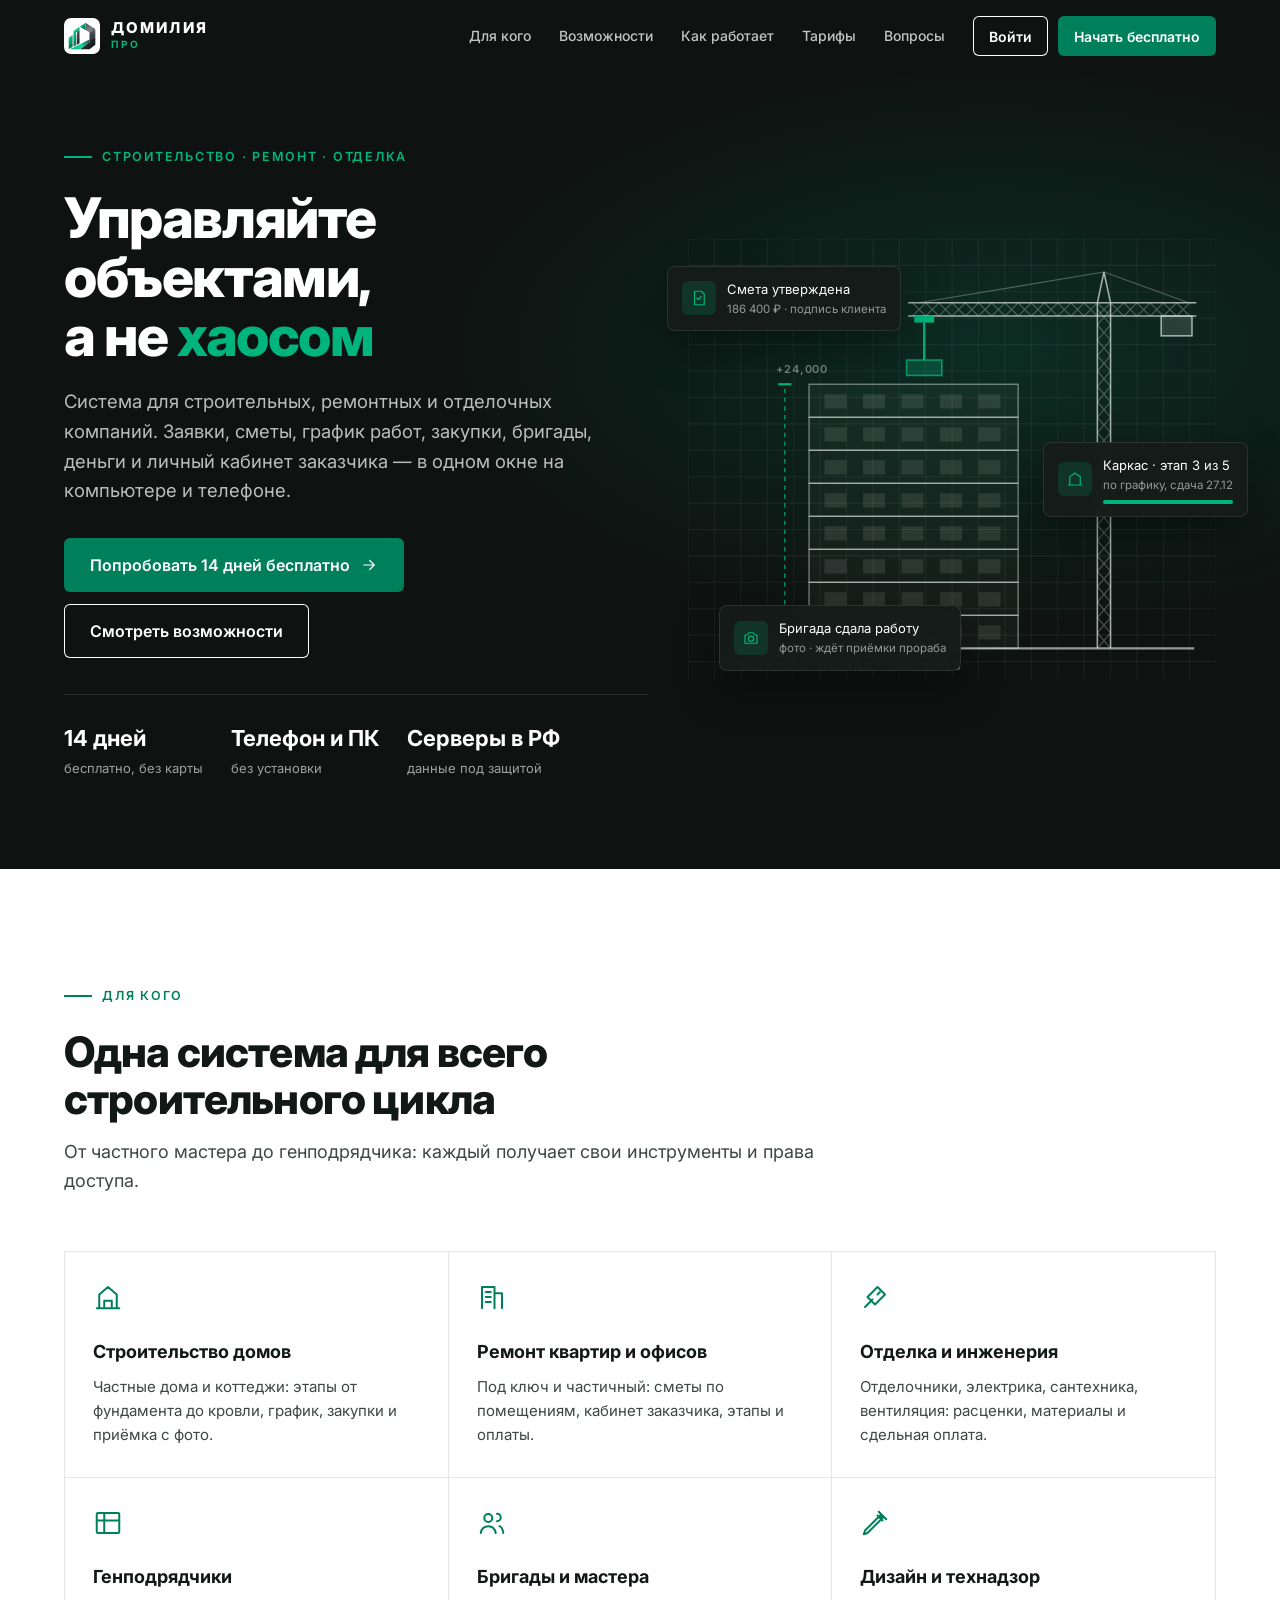
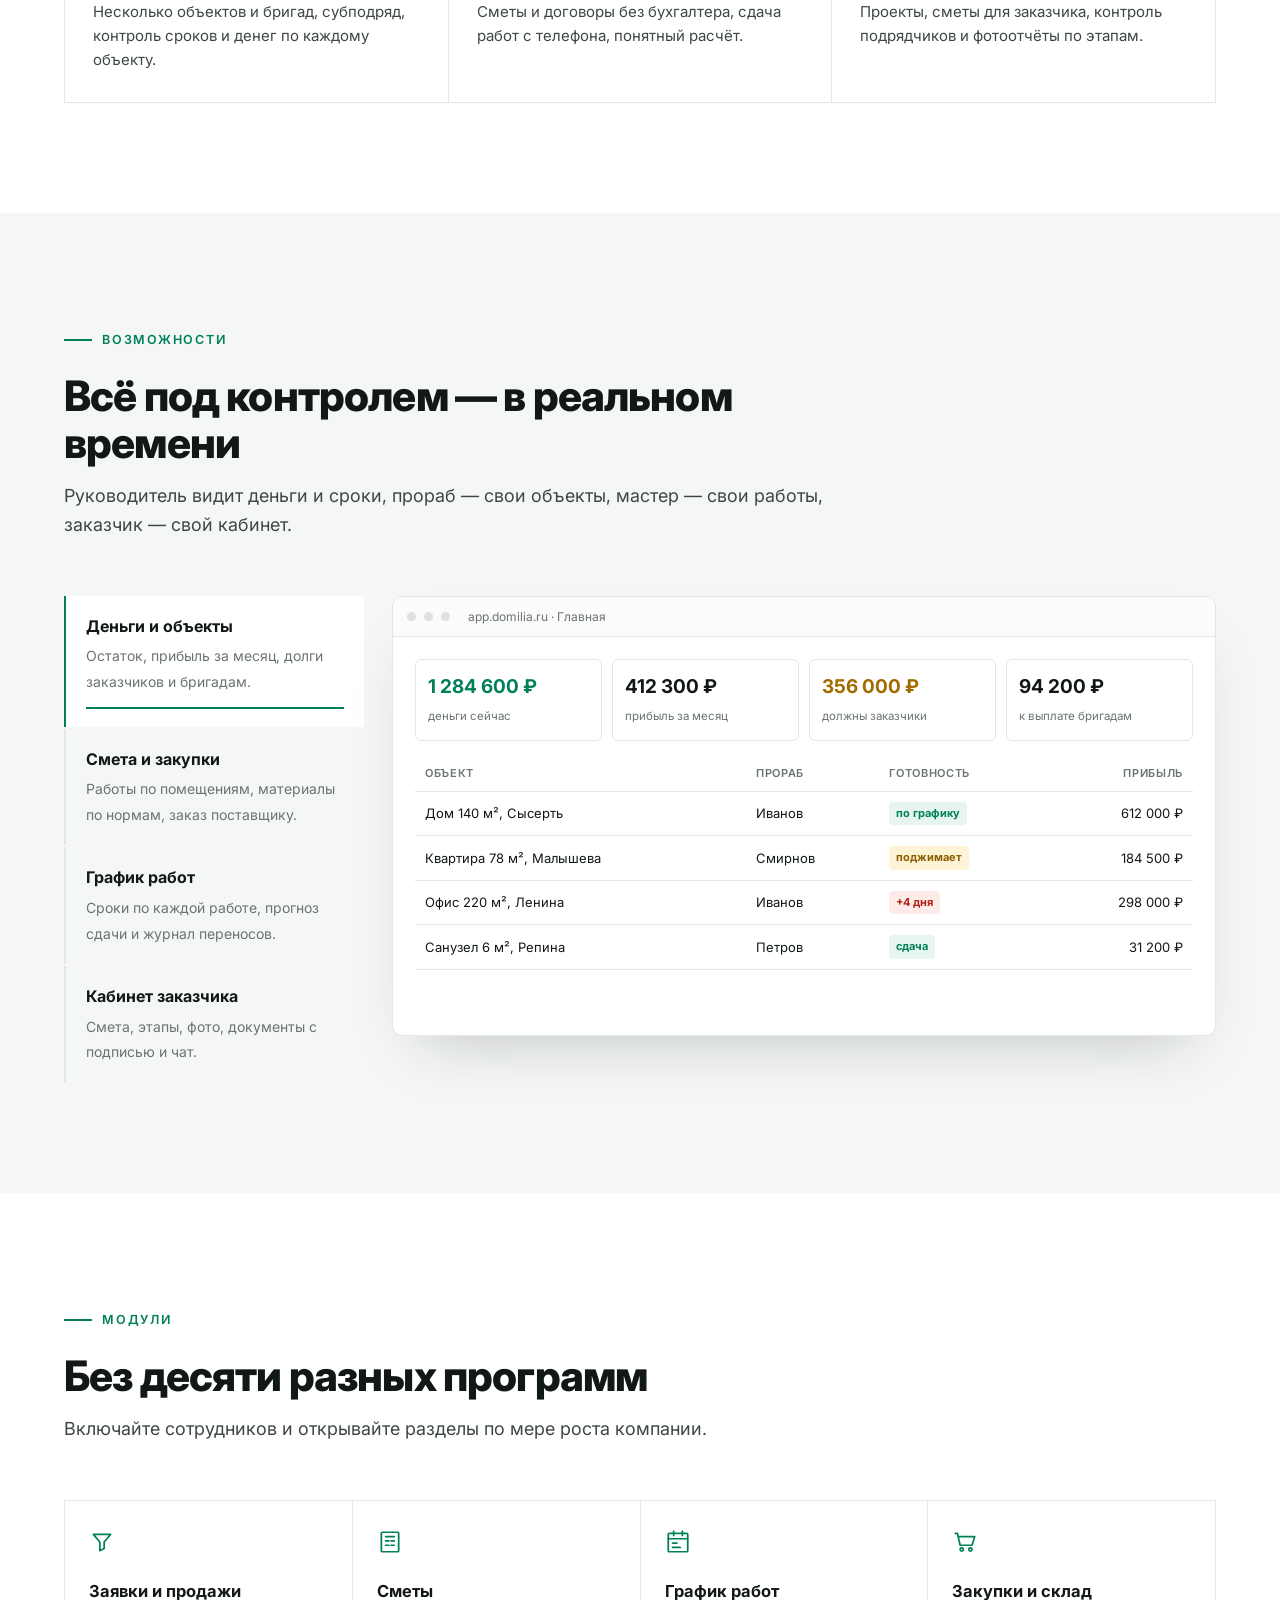
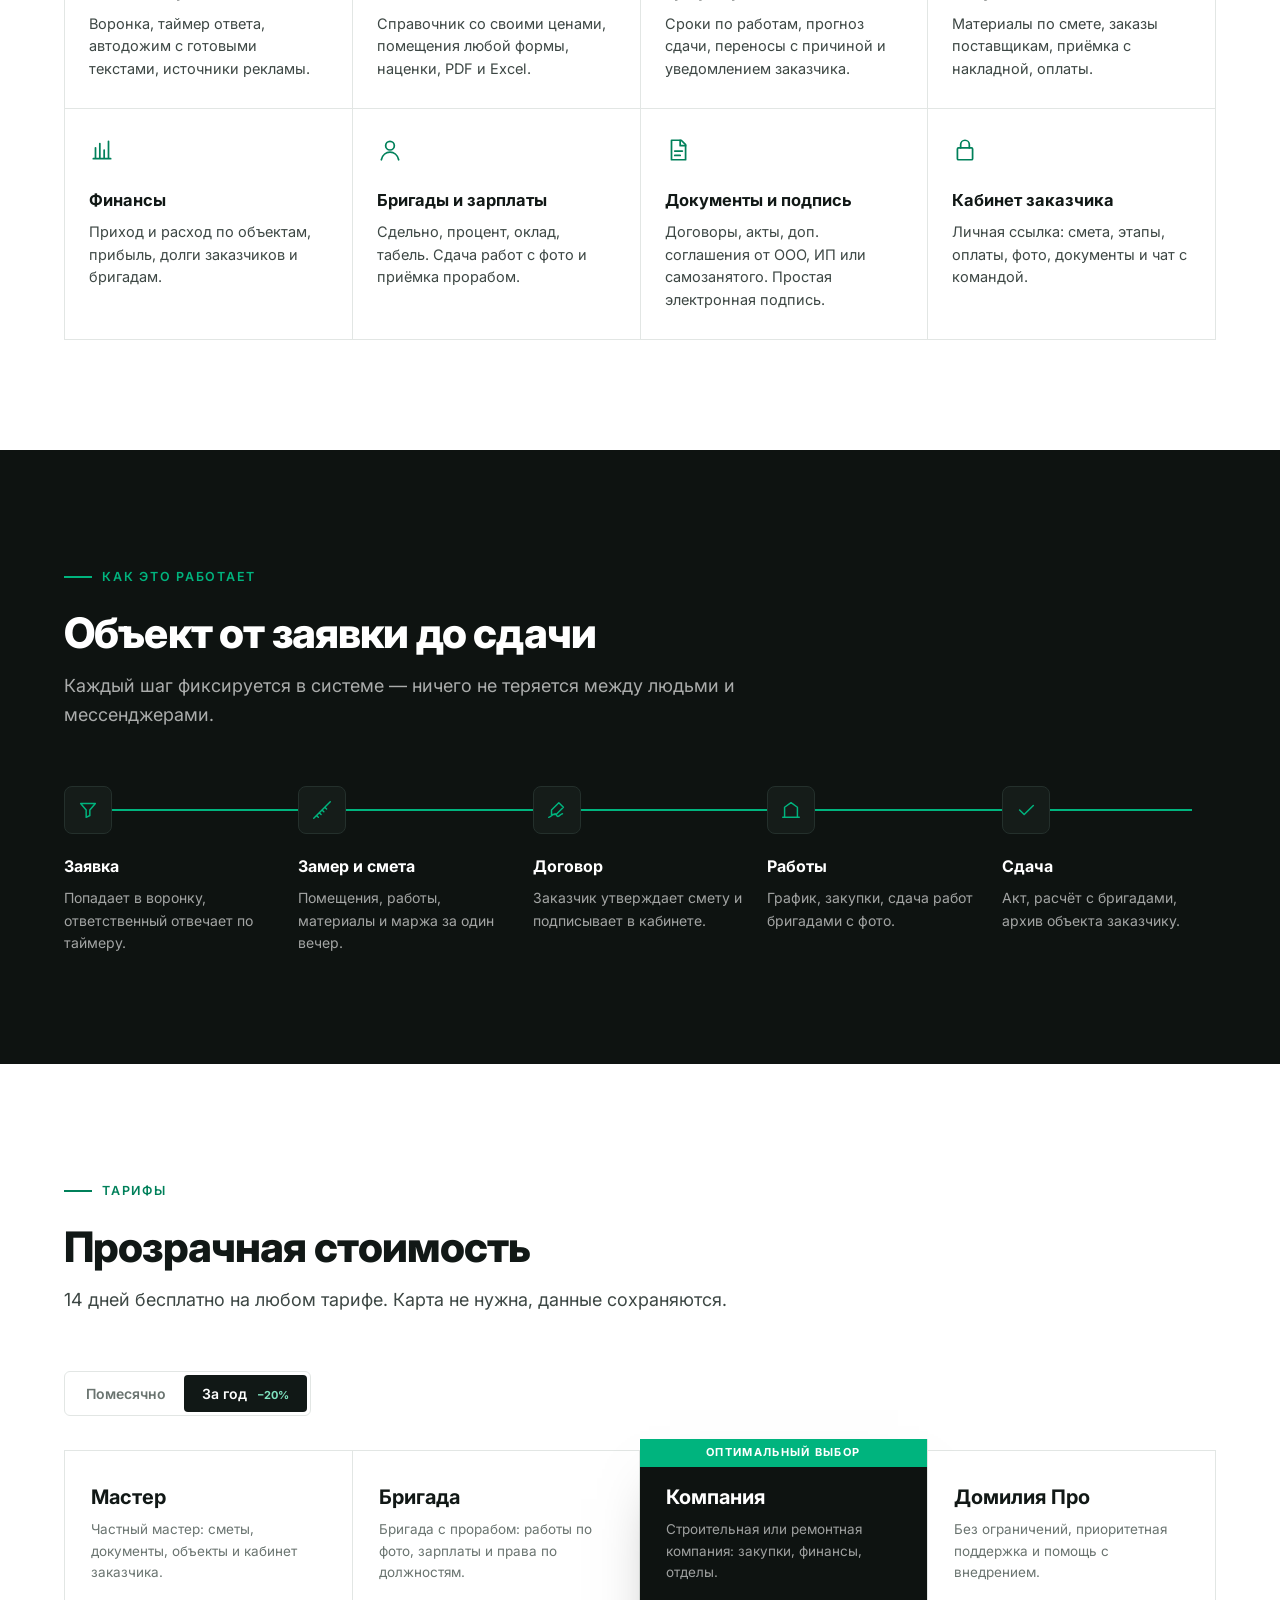
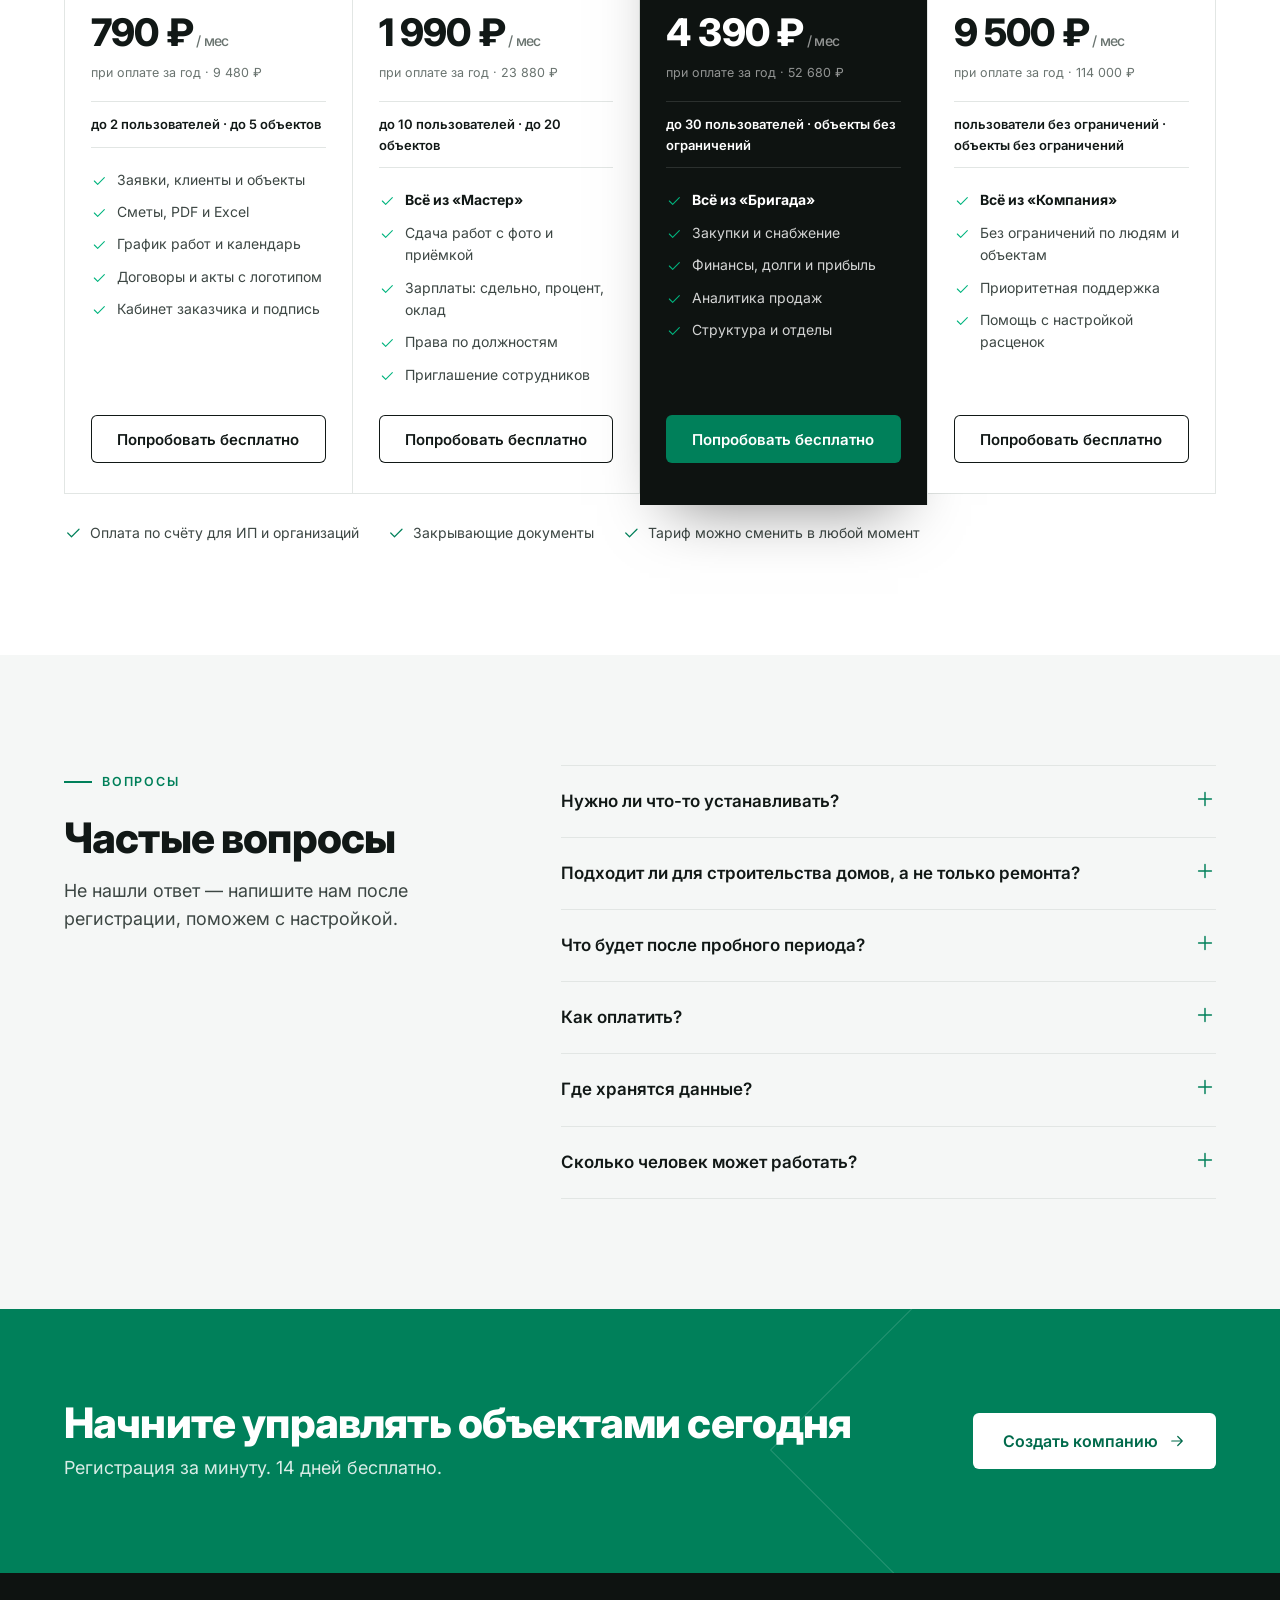
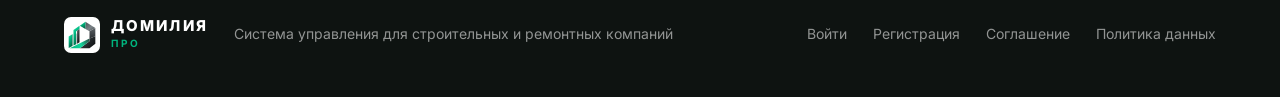
==== commit 8363a656: "Фавикон: тёмный значок с буквой П Co-Authored-By: Claude Opus 5.5 <noreply@anthropic.com> Claude-Ses" ====
--- a/index.html
+++ b/index.html
@@ -6,7 +6,7 @@
 <title>Домилия Про — система управления для строительных и ремонтных компаний</title>
 <meta name="description" content="Заявки, сметы, объекты, график работ, закупки, бригады и зарплаты, финансы и личный кабинет заказчика. Для строительных, ремонтных и отделочных компаний. 14 дней бесплатно.">
 <meta name="theme-color" content="#0E1311">
-<link rel="icon" href="data:image/svg+xml,%3Csvg%20xmlns%3D%22http%3A%2F%2Fwww.w3.org%2F2000%2Fsvg%22%20viewBox%3D%2230%2026%20418%20415%22%3E%3Cdefs%3E%3ClinearGradient%20id%3D%22gG%22%20x1%3D%220%22%20y1%3D%220%22%20x2%3D%220.35%22%20y2%3D%221%22%3E%3Cstop%20offset%3D%220%22%20stop-color%3D%22%231FE6AA%22%2F%3E%3Cstop%20offset%3D%22.45%22%20stop-color%3D%22%2300B47E%22%2F%3E%3Cstop%20offset%3D%221%22%20stop-color%3D%22%23006C4C%22%2F%3E%3C%2FlinearGradient%3E%3ClinearGradient%20id%3D%22gBand%22%20x1%3D%2255%22%20y1%3D%22432%22%20x2%3D%22351%22%20y2%3D%22300%22%20gradientUnits%3D%22userSpaceOnUse%22%3E%3Cstop%20offset%3D%220%22%20stop-color%3D%22%2300B47E%22%2F%3E%3Cstop%20offset%3D%22.55%22%20stop-color%3D%22%2314D69C%22%2F%3E%3Cstop%20offset%3D%221%22%20stop-color%3D%22%232A4A42%22%2F%3E%3C%2FlinearGradient%3E%3ClinearGradient%20id%3D%22gRoof%22%20x1%3D%22290%22%20y1%3D%2236%22%20x2%3D%22400%22%20y2%3D%22160%22%20gradientUnits%3D%22userSpaceOnUse%22%3E%3Cstop%20offset%3D%220%22%20stop-color%3D%22%234A4F53%22%2F%3E%3Cstop%20offset%3D%22.7%22%20stop-color%3D%22%237C8488%22%2F%3E%3Cstop%20offset%3D%221%22%20stop-color%3D%22%235C6367%22%2F%3E%3C%2FlinearGradient%3E%3ClinearGradient%20id%3D%22gSide%22%20x1%3D%220%22%20y1%3D%220%22%20x2%3D%220%22%20y2%3D%221%22%3E%3Cstop%20offset%3D%220%22%20stop-color%3D%22%235A6064%22%2F%3E%3Cstop%20offset%3D%221%22%20stop-color%3D%22%232B2F32%22%2F%3E%3C%2FlinearGradient%3E%3ClinearGradient%20id%3D%22gLow%22%20x1%3D%22230%22%20y1%3D%22300%22%20x2%3D%22420%22%20y2%3D%22430%22%20gradientUnits%3D%22userSpaceOnUse%22%3E%3Cstop%20offset%3D%220%22%20stop-color%3D%22%233A4044%22%2F%3E%3Cstop%20offset%3D%221%22%20stop-color%3D%22%230E1011%22%2F%3E%3C%2FlinearGradient%3E%3ClinearGradient%20id%3D%22gLeg%22%20x1%3D%220%22%20y1%3D%220%22%20x2%3D%220%22%20y2%3D%221%22%3E%3Cstop%20offset%3D%220%22%20stop-color%3D%22%234C5357%22%2F%3E%3Cstop%20offset%3D%221%22%20stop-color%3D%22%2316191B%22%2F%3E%3C%2FlinearGradient%3E%3C%2Fdefs%3E%3Cpath%20fill%3D%22url(%23gLow)%22%20d%3D%22M208%2C431%20L351%2C328%20L351%2C286%20L438%2C252%20L438%2C363%20L351%2C431%20Z%22%2F%3E%3Cpath%20fill%3D%22url(%23gSide)%22%20d%3D%22M351%2C179%20L438%2C129%20L438%2C252%20L351%2C286%20Z%22%2F%3E%3Cpath%20fill%3D%22url(%23gRoof)%22%20d%3D%22M290%2C36%20L438%2C129%20L351%2C179%20L290%2C143%20Z%22%2F%3E%3Cpath%20fill%3D%22url(%23gG)%22%20d%3D%22M208%2C94%20L290%2C36%20L290%2C143%20Z%22%2F%3E%3Cpath%20fill%3D%22url(%23gBand)%22%20d%3D%22M55%2C432%20L351%2C286%20L351%2C328%20L208%2C431%20Z%22%2F%3E%3Cpath%20fill%3D%22url(%23gG)%22%20d%3D%22M202%2C94%20L112%2C159%20L112%2C390%20L150%2C370%20L150%2C182%20L202%2C145%20Z%22%2F%3E%3Cpath%20fill%3D%22url(%23gLeg)%22%20d%3D%22M202%2C145%20L166%2C170%20L166%2C363%20L202%2C343%20Z%22%2F%3E%3Cpath%20fill%3D%22%230C3A2B%22%20d%3D%22M150%2C214%20L154%2C212%20L154%2C368%20L150%2C370%20Z%22%2F%3E%3Cpath%20fill%3D%22url(%23gG)%22%20d%3D%22M95%2C221%20L40%2C257%20L40%2C427%20L95%2C398%20Z%22%2F%3E%3Cpath%20fill%3D%22%230C3A2B%22%20d%3D%22M95%2C221%20L99%2C226%20L99%2C396%20L95%2C398%20Z%22%2F%3E%3C%2Fsvg%3E%0A">
+<link rel="icon" href="data:image/svg+xml,%3Csvg%20xmlns%3D%22http%3A%2F%2Fwww.w3.org%2F2000%2Fsvg%22%20viewBox%3D%220%200%2064%2064%22%3E%3Crect%20width%3D%2264%22%20height%3D%2264%22%20rx%3D%2211%22%20fill%3D%22%232B2F32%22%2F%3E%3Cg%20transform%3D%22translate(1%201)%20scale(0.135)%20translate(-40%20-36)%22%3E%3Cpath%20d%3D%22M208%2C431%20L351%2C328%20L351%2C286%20L438%2C252%20L438%2C363%20L351%2C431%20Z%22%20fill%3D%22%23fff%22%20fill-opacity%3D%220.55%22%2F%3E%3Cpath%20d%3D%22M351%2C179%20L438%2C129%20L438%2C252%20L351%2C286%20Z%22%20fill%3D%22%23fff%22%20fill-opacity%3D%220.72%22%2F%3E%3Cpath%20d%3D%22M290%2C36%20L438%2C129%20L351%2C179%20L290%2C143%20Z%22%20fill%3D%22%23fff%22%20fill-opacity%3D%220.88%22%2F%3E%3Cpath%20d%3D%22M208%2C94%20L290%2C36%20L290%2C143%20Z%22%20fill%3D%22%23fff%22%20fill-opacity%3D%221%22%2F%3E%3Cpath%20d%3D%22M55%2C432%20L351%2C286%20L351%2C328%20L208%2C431%20Z%22%20fill%3D%22%23fff%22%20fill-opacity%3D%221%22%2F%3E%3Cpath%20d%3D%22M202%2C94%20L112%2C159%20L112%2C390%20L150%2C370%20L150%2C182%20L202%2C145%20Z%22%20fill%3D%22%23fff%22%20fill-opacity%3D%221%22%2F%3E%3Cpath%20d%3D%22M202%2C145%20L166%2C170%20L166%2C363%20L202%2C343%20Z%22%20fill%3D%22%23fff%22%20fill-opacity%3D%220.6%22%2F%3E%3Cpath%20d%3D%22M95%2C221%20L40%2C257%20L40%2C427%20L95%2C398%20Z%22%20fill%3D%22%23fff%22%20fill-opacity%3D%221%22%2F%3E%3C%2Fg%3E%3Crect%20x%3D%2231%22%20y%3D%2231%22%20width%3D%2233%22%20height%3D%2233%22%20rx%3D%229%22%20fill%3D%22%23fff%22%2F%3E%3Ctext%20x%3D%2247.5%22%20y%3D%2257%22%20text-anchor%3D%22middle%22%20font-family%3D%22Arial%2CHelvetica%2Csans-serif%22%20font-weight%3D%22700%22%20font-size%3D%2227%22%20fill%3D%22%232B2F32%22%3E%D0%9F%3C%2Ftext%3E%3C%2Fsvg%3E">
 <link rel="preconnect" href="https://fonts.googleapis.com"><link href="https://fonts.googleapis.com/css2?family=Inter:wght@400;500;600;700;800&display=swap" rel="stylesheet">
 <script>
 (function(){ var h = location.hash || '', t = null; try { t = JSON.parse(localStorage.getItem('dproSRV') || '{}').token; } catch(e){}
